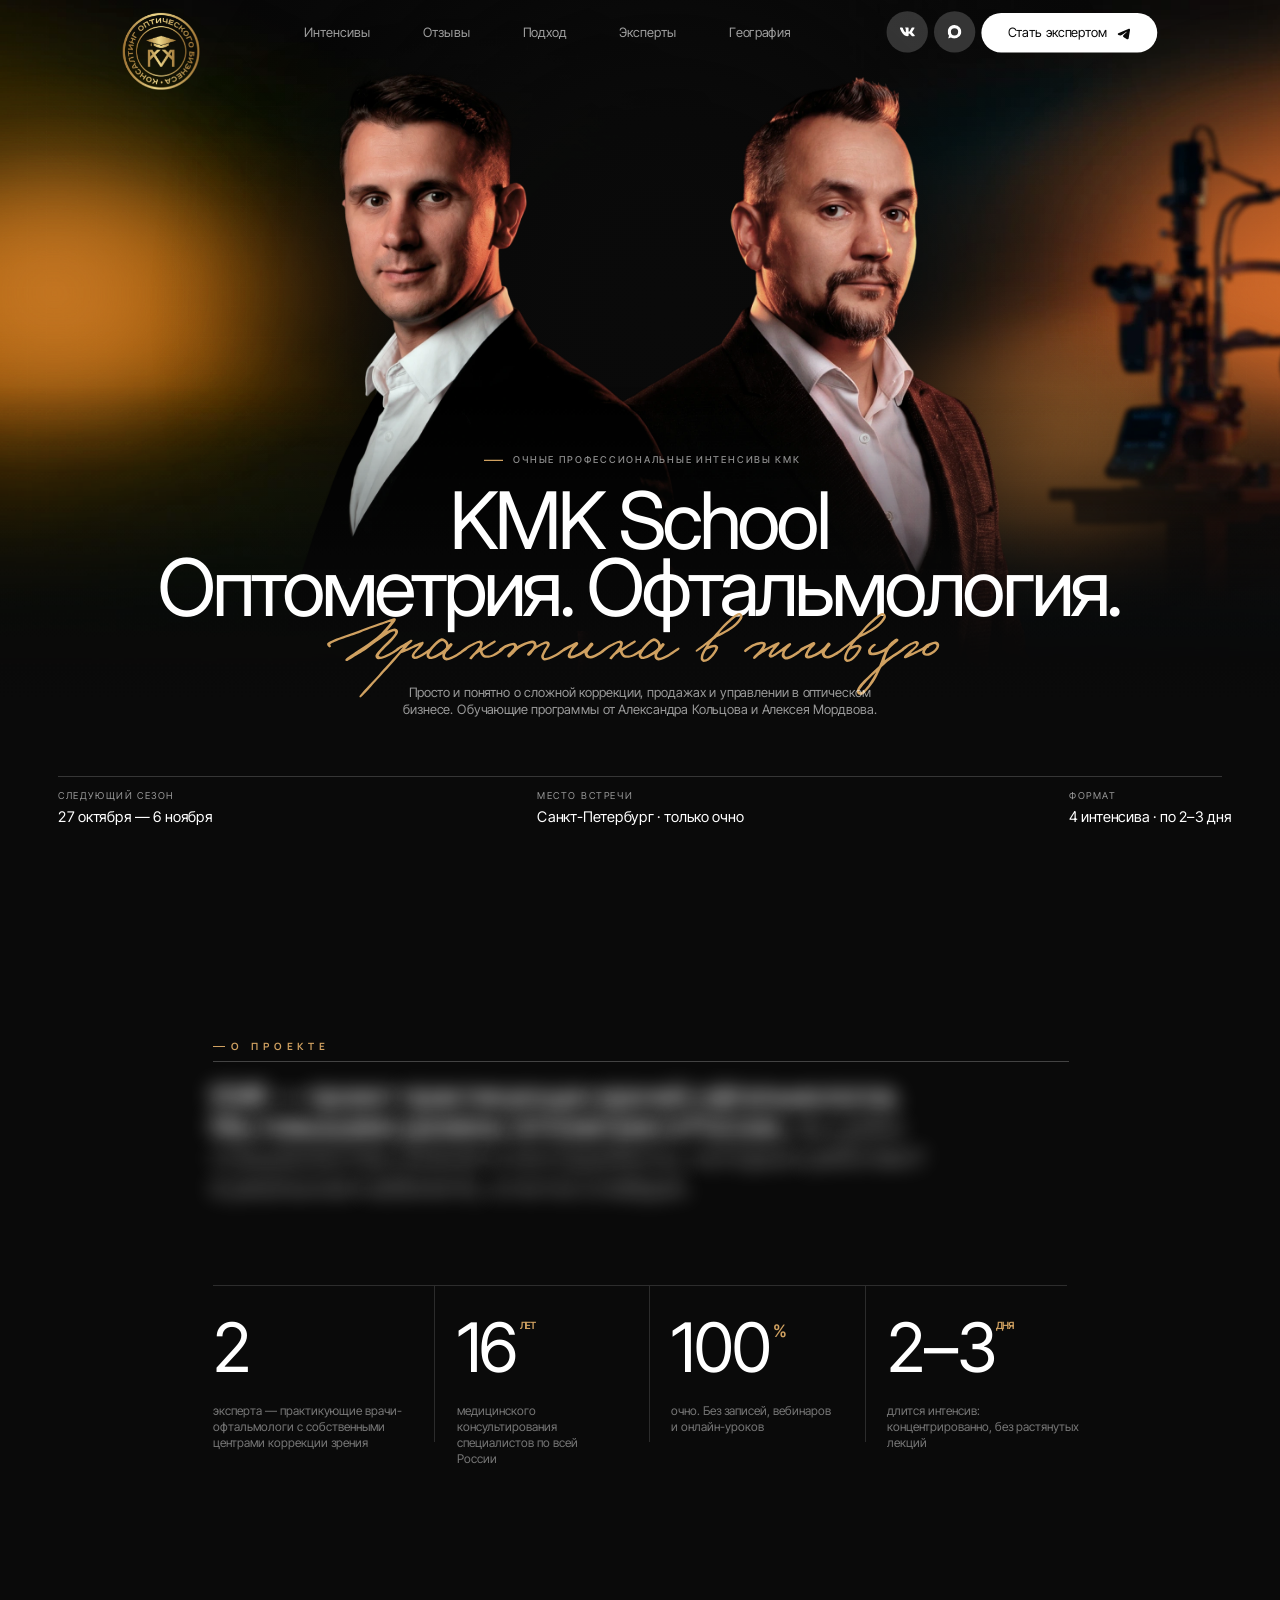
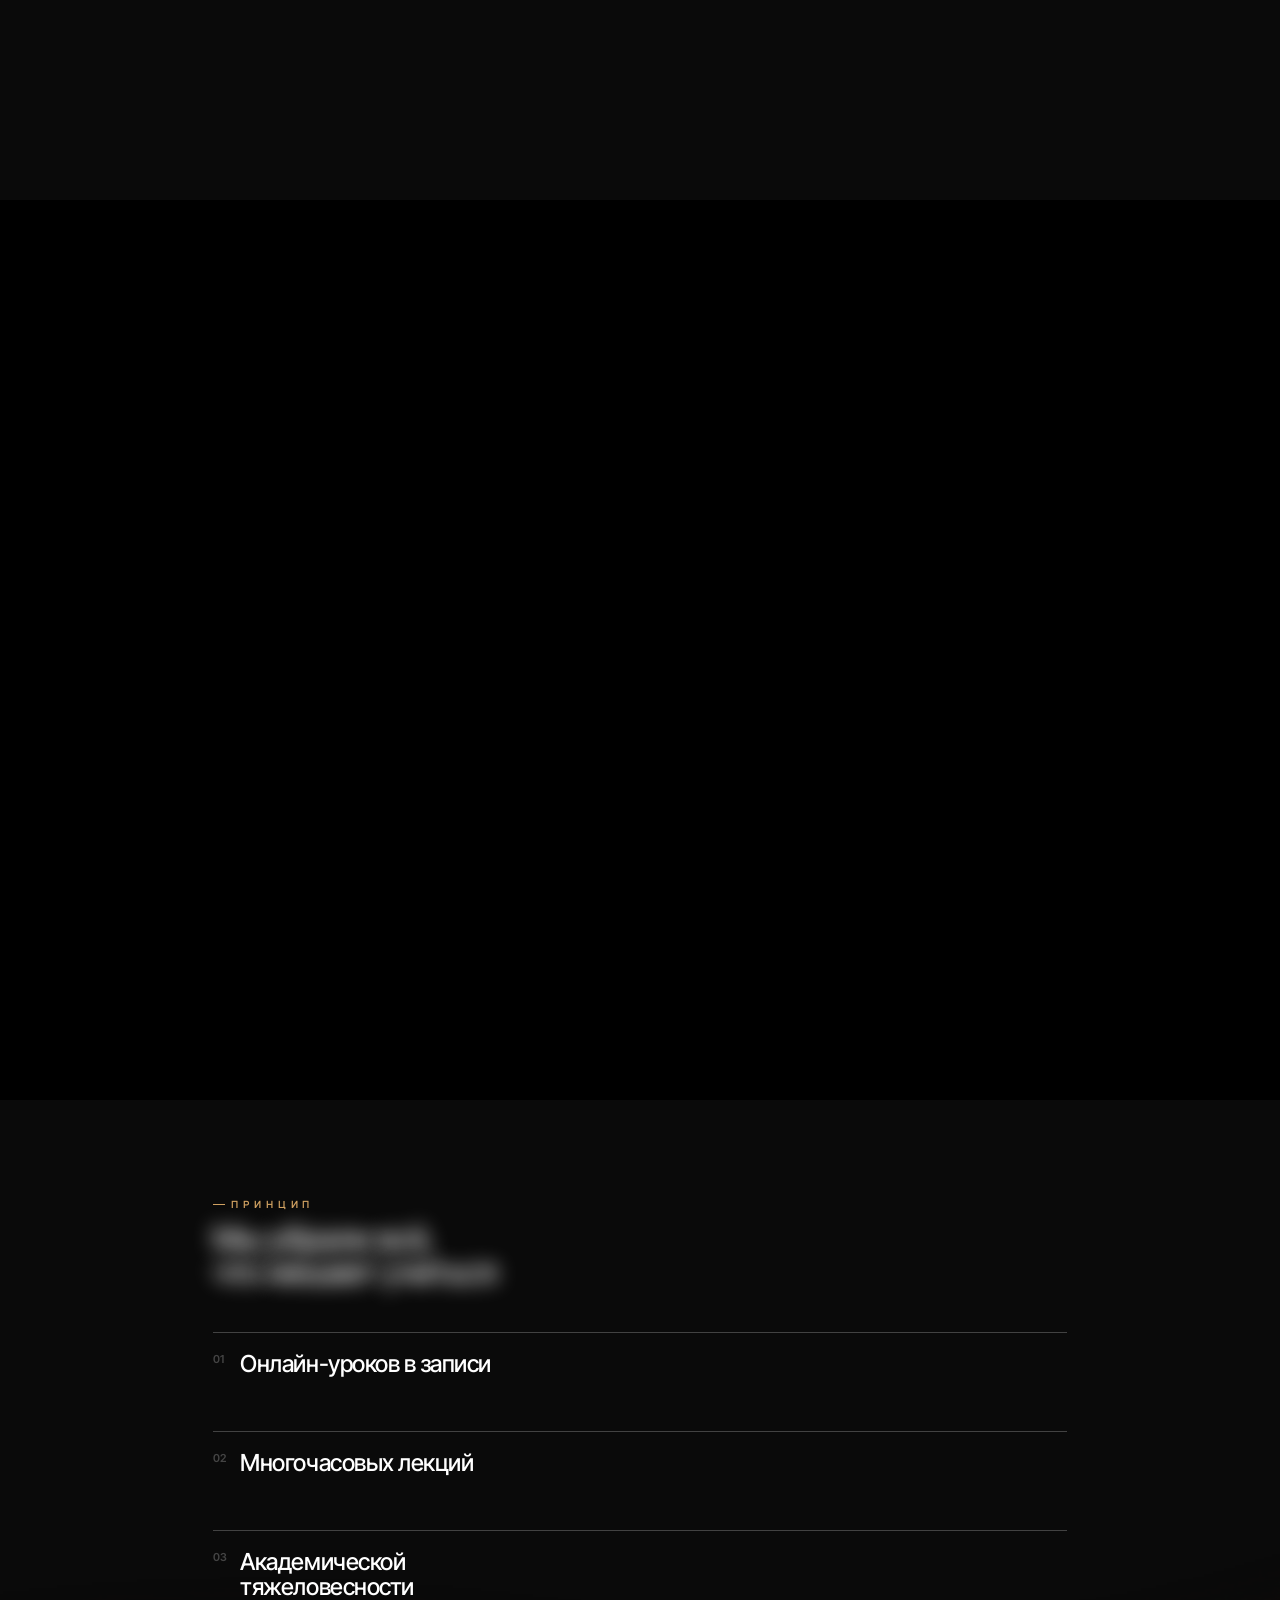
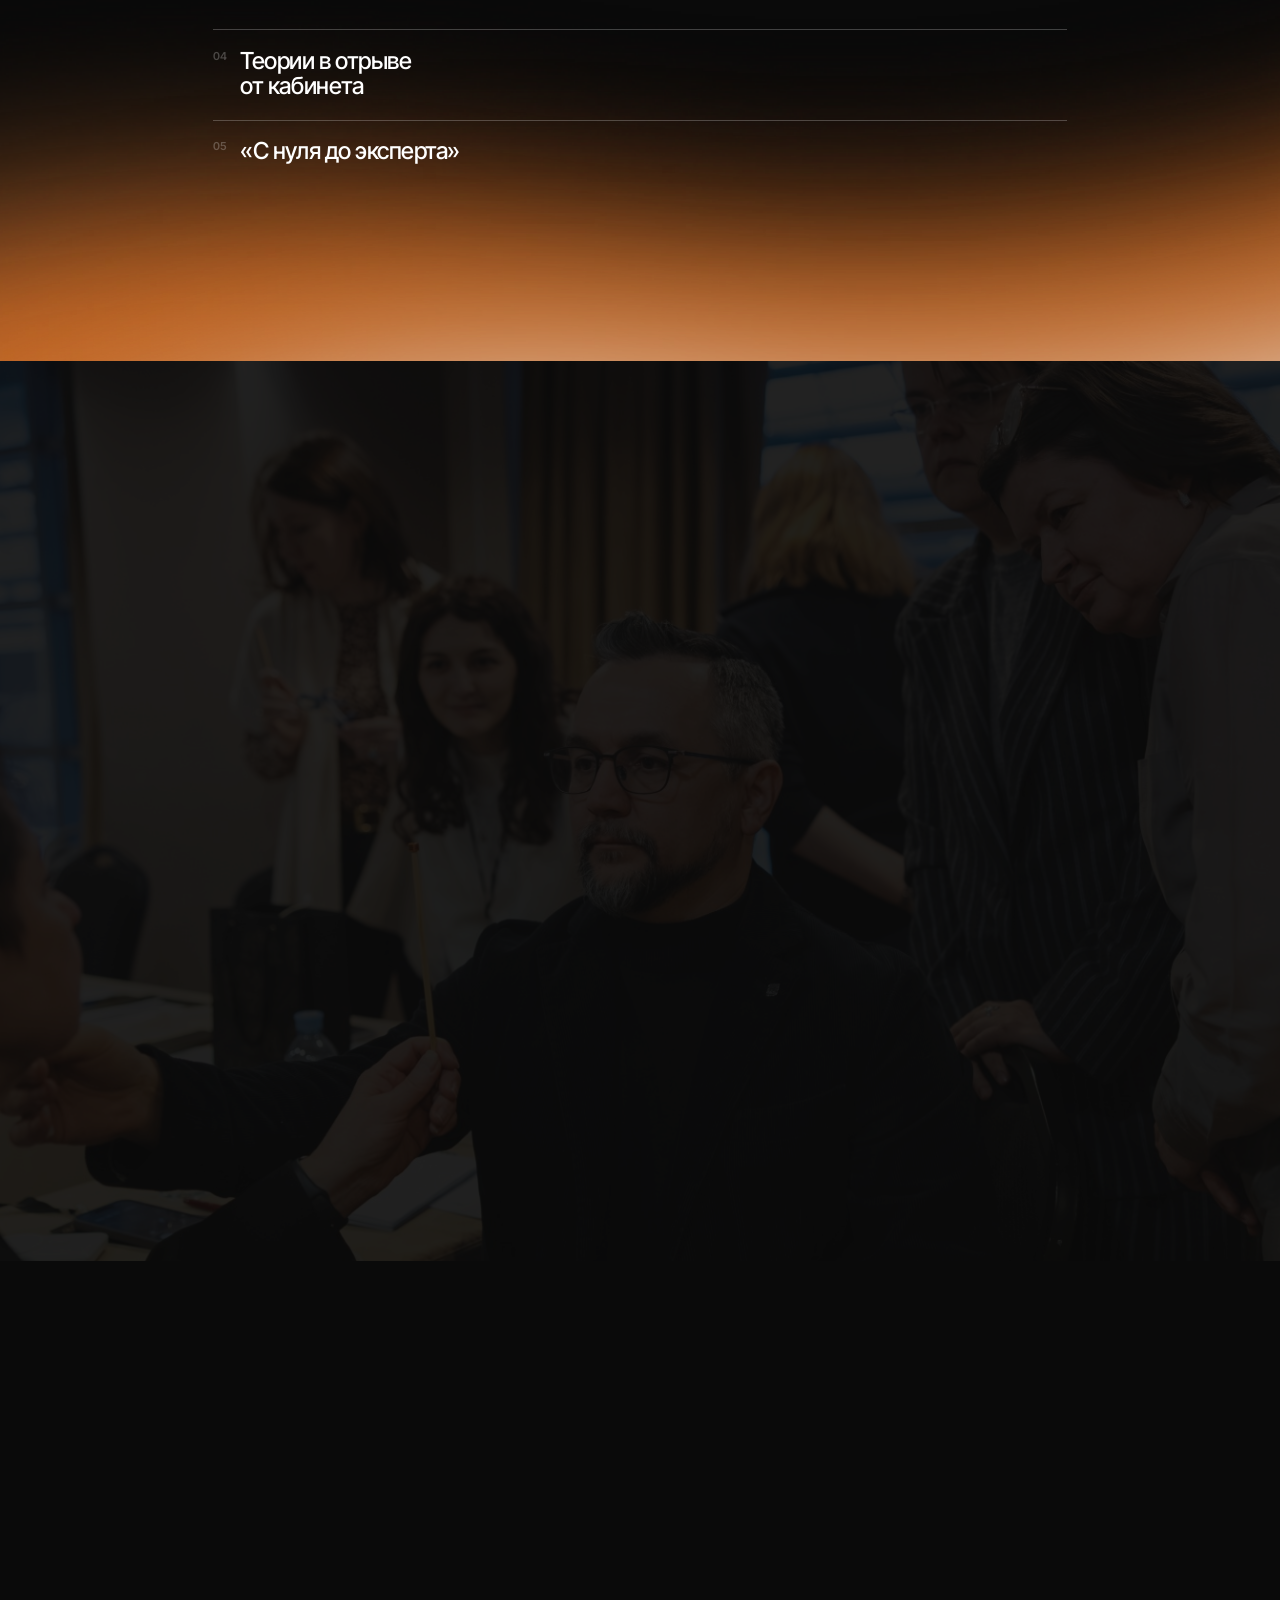
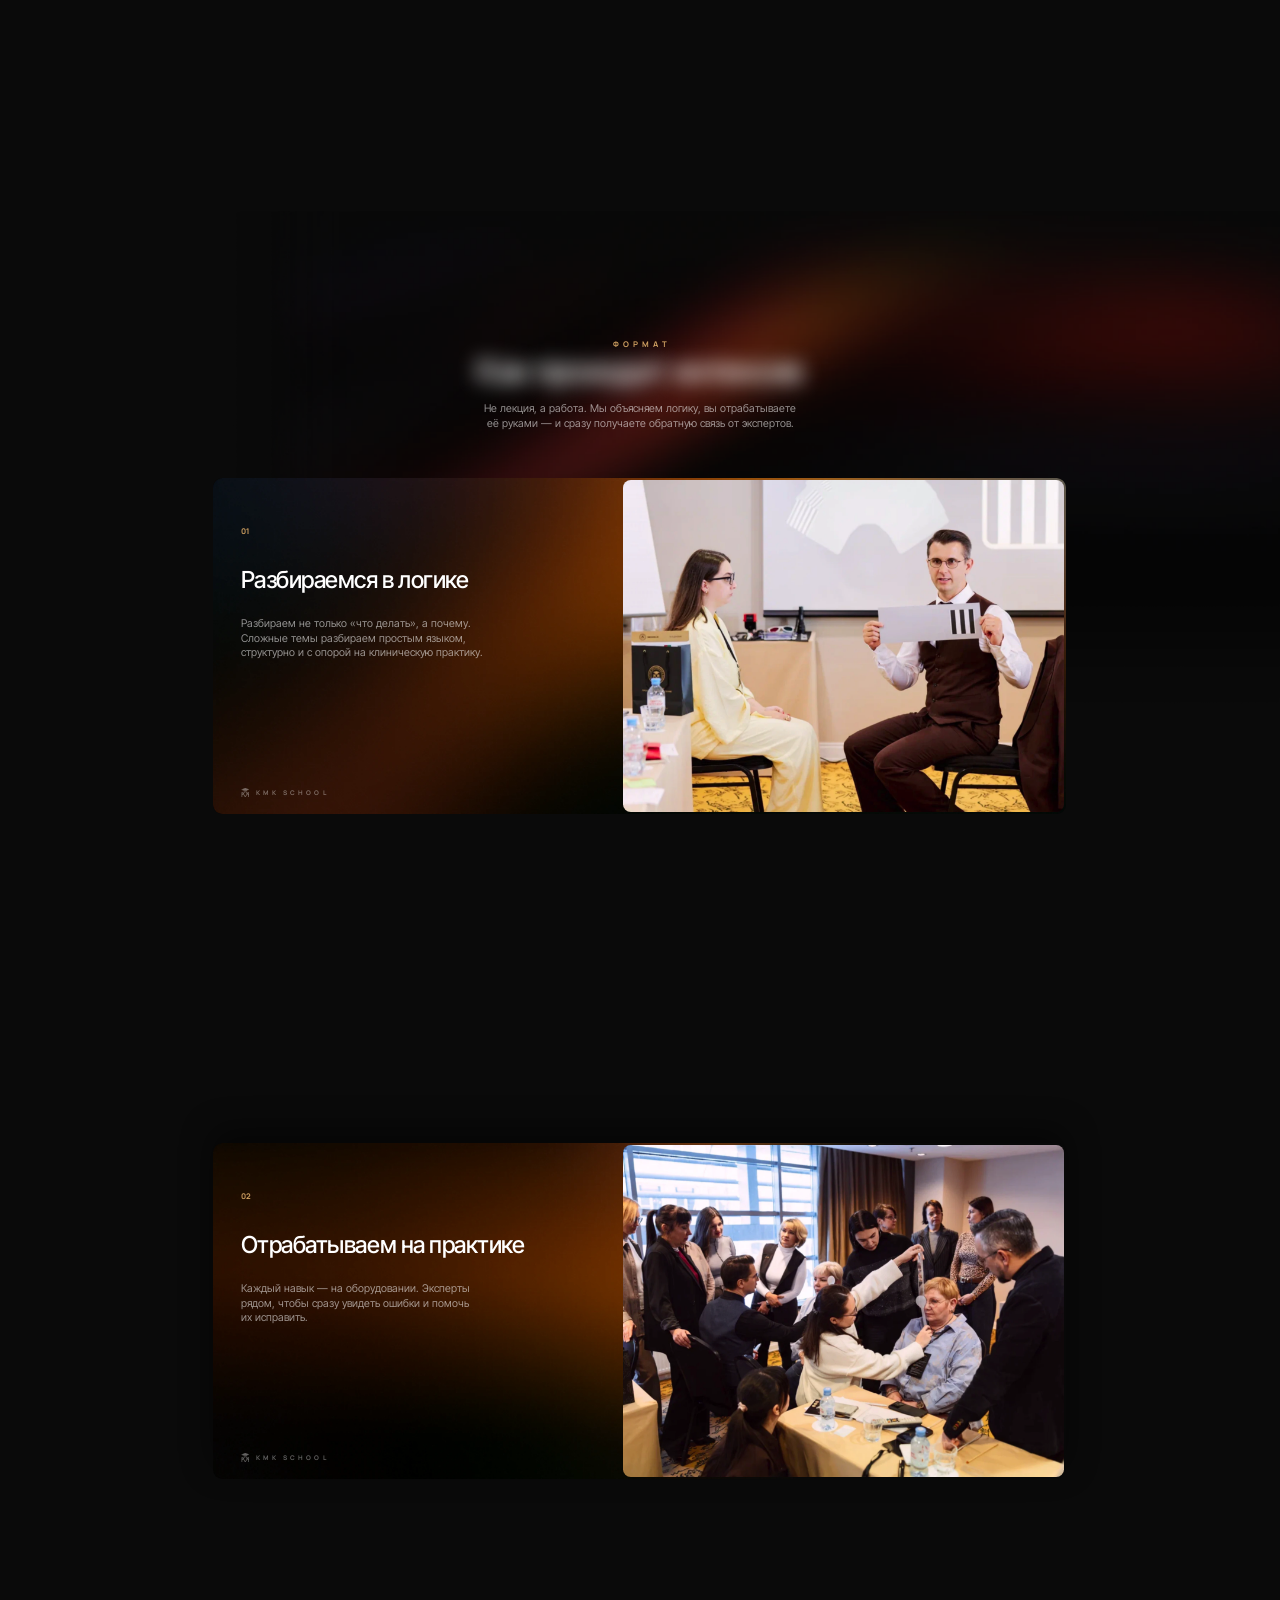
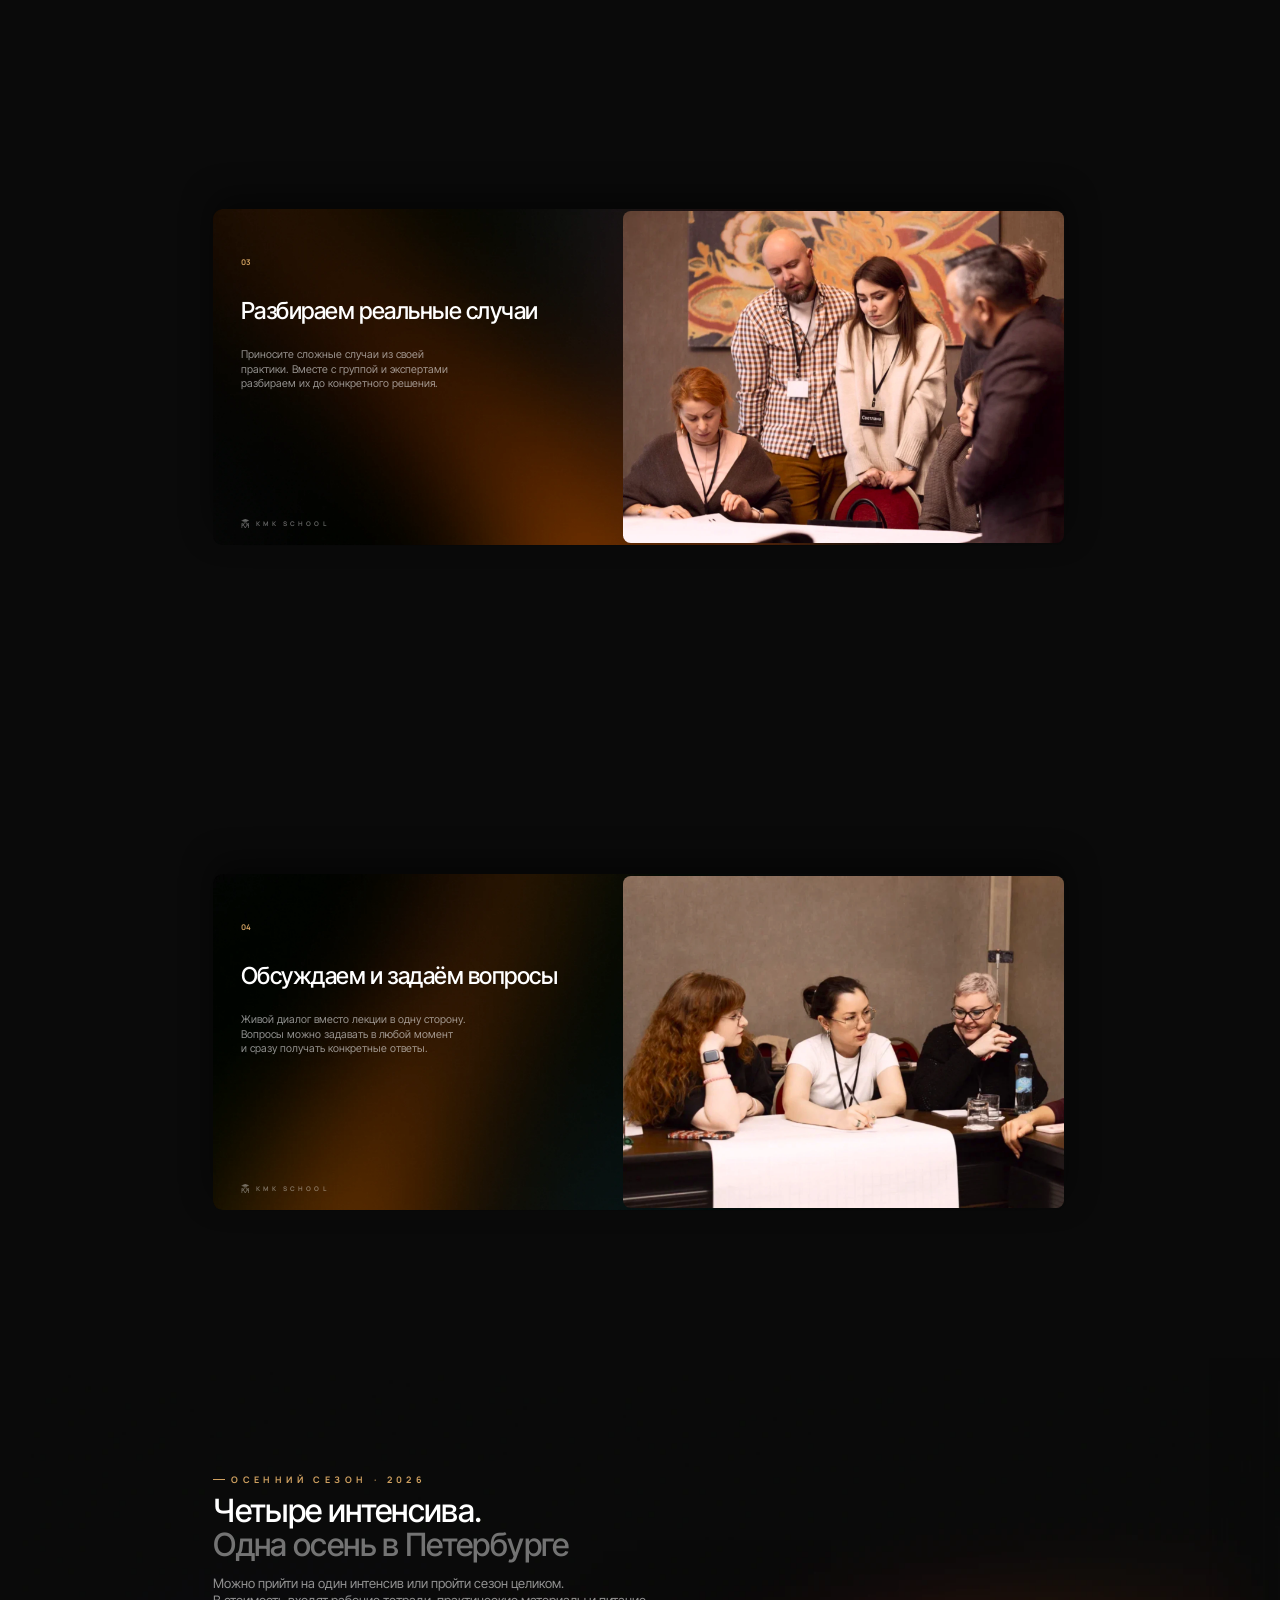
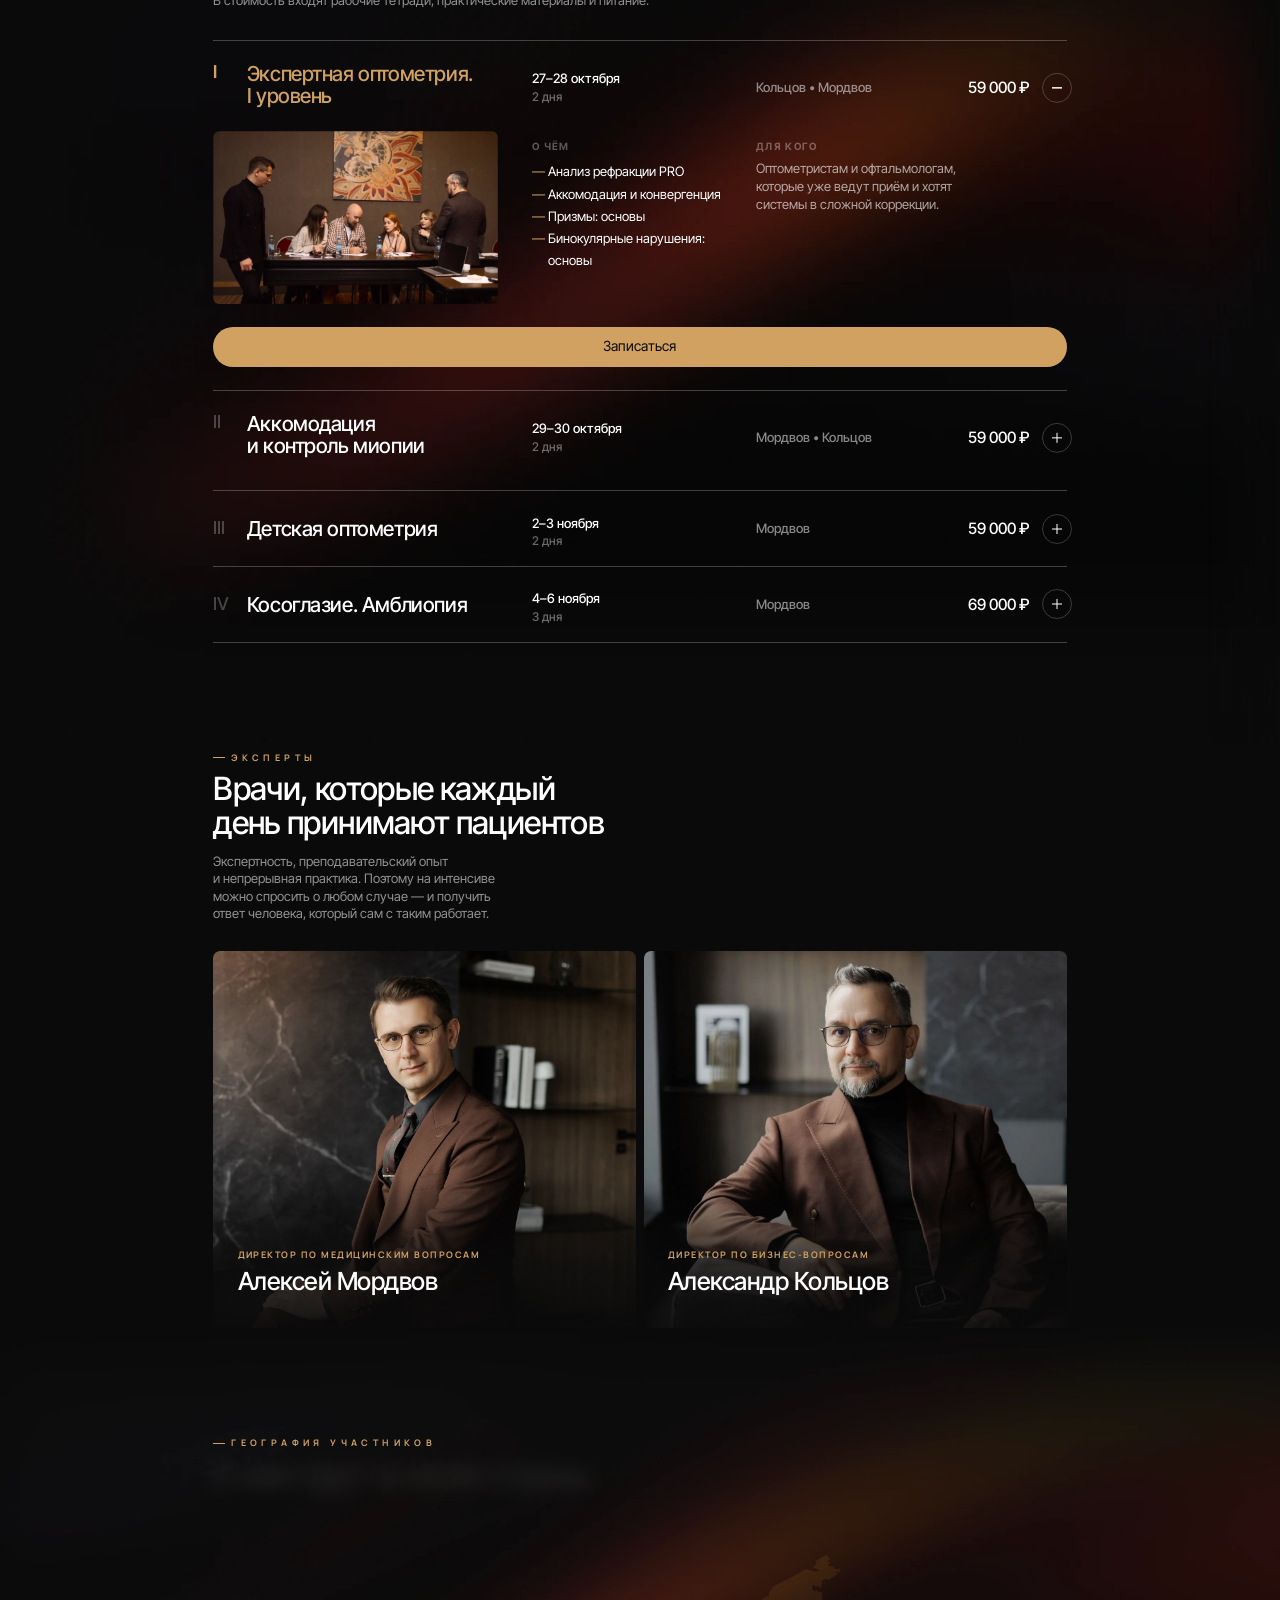
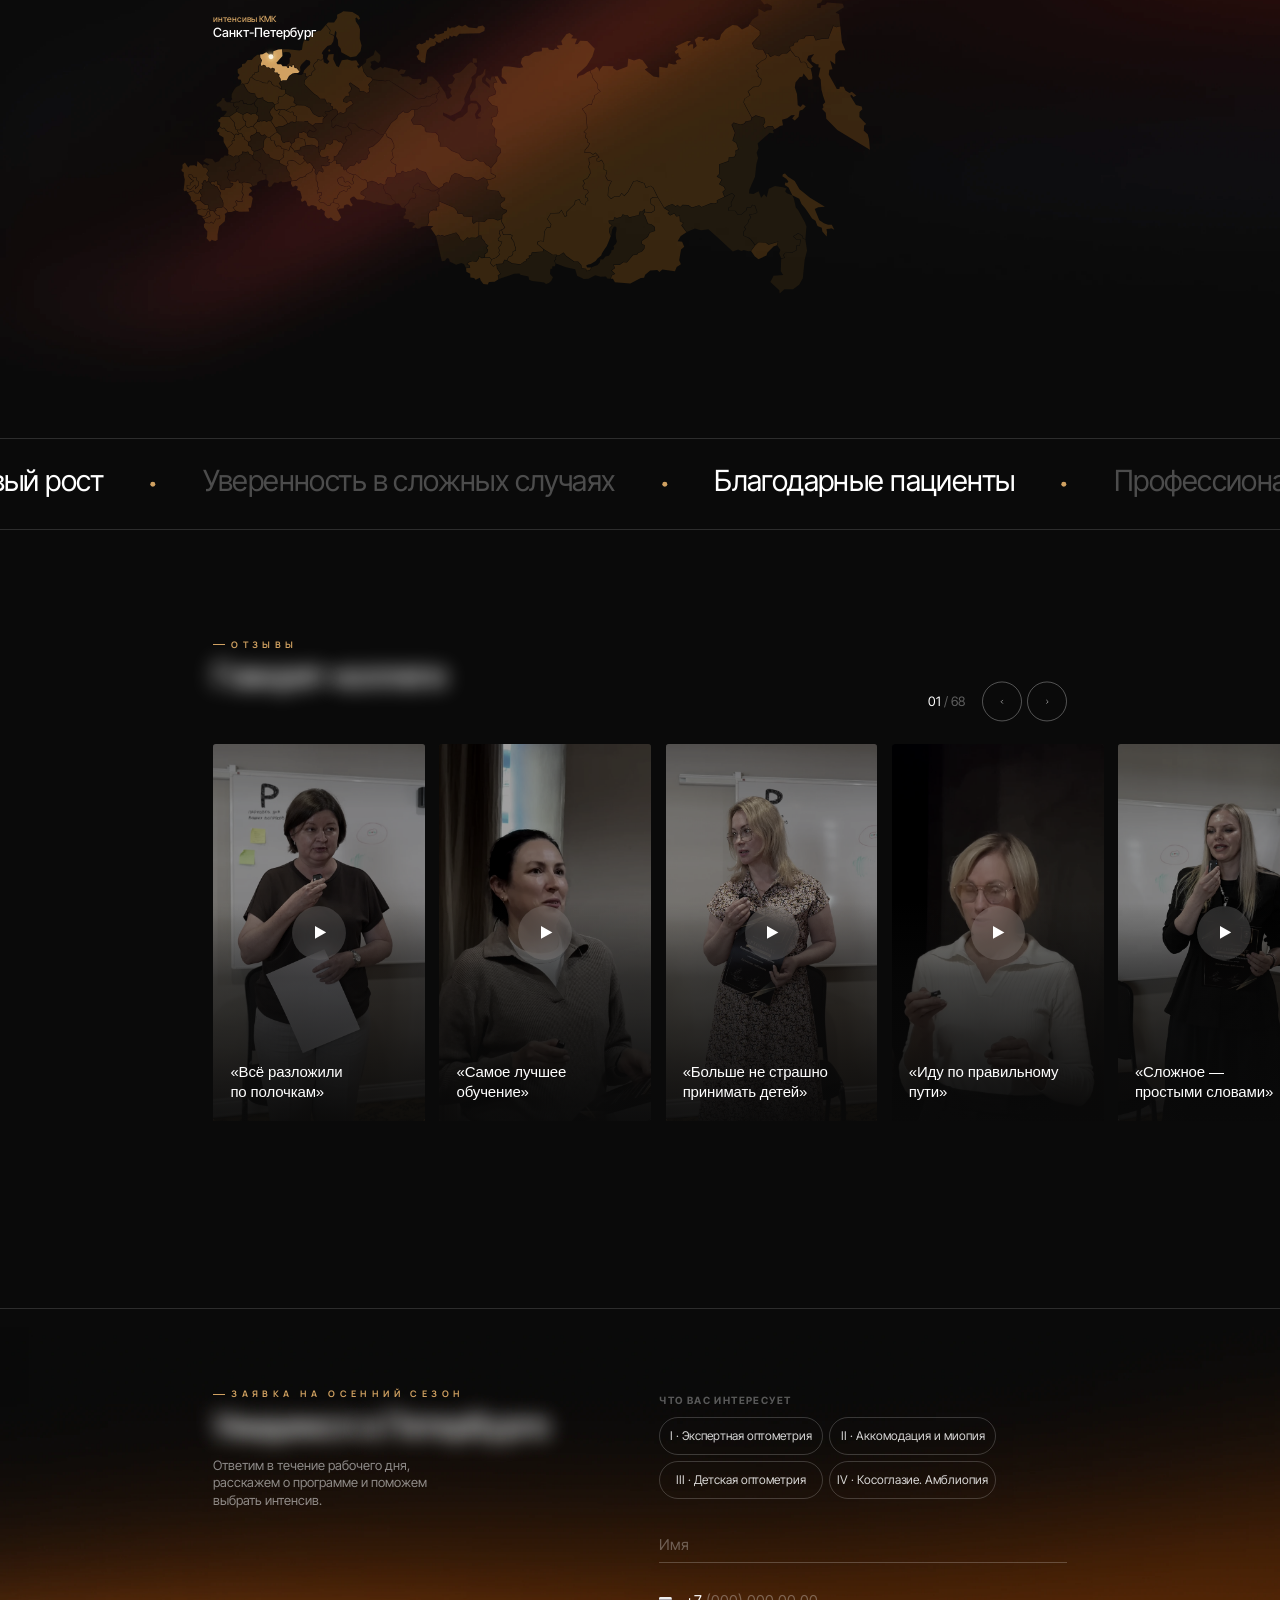
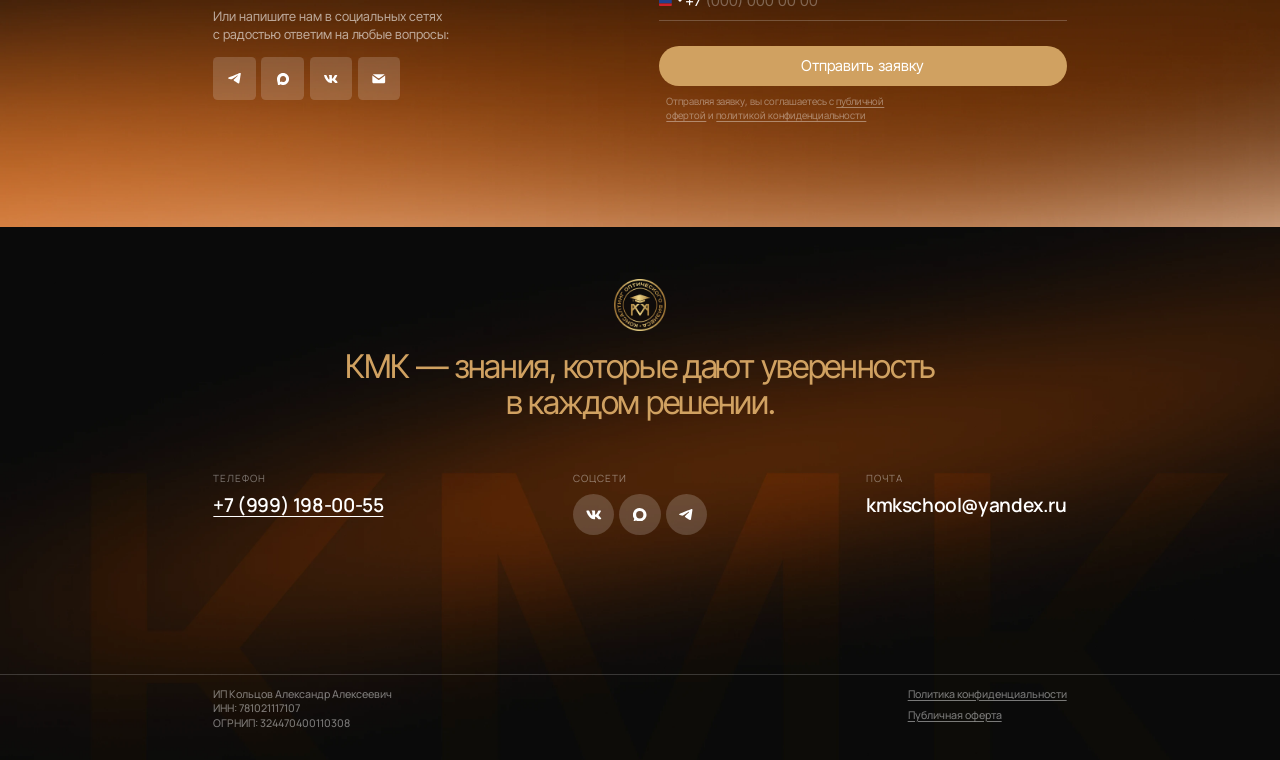
==== index.html @ 890a631a "Сайт КМК для просмотра" ====
<!doctype html>
<html lang="ru">
<head>
<meta charset="utf-8">
<meta name="viewport" content="width=device-width, initial-scale=1">
<script>
  // картинка не загрузилась — прячем, чтобы браузер не рисовал рамку битого изображения
  addEventListener("error",function(e){var t=e.target;if(t&&t.tagName==="IMG")t.style.visibility="hidden"},true);
</script>
<script>
  // кадр 1800×1044 (первый экран) вписываем в окно по высоте. По ширине целиком он нужен только там, где
  // места хватает: содержимое кадра занимает x 225–1586 (≈1372 из 1800), края — фон, его можно подрезать.
  // Иначе на 16:10, 4:3 и 5:4 кадр ниже окна и снизу выглядывает «О проекте»
  // на телефоне (≤ 900) кадр не масштабируется: фото экспертов подгоняется под место над текстом —
  // кадр 1800 от y≈20 (макушки) до y≈640 (грудь) встаёт между шапкой (60 px) и надзаголовком,
  // по ширине — не уже 700 px кадра вокруг x 905 (оба лица целиком)
  (function(){var r=document.documentElement;
    function fit(){var w=r.clientWidth;r.style.setProperty("--k",w>900?Math.min(innerHeight/1044,Math.max(w/1800,(w-48)/1372)):Math.min(w/1800,innerHeight/1044));
      var st=document.querySelector(".stage"),ey=st&&st.querySelector(".eyebrow");
      if(!ey||r.clientWidth>900)return;
      var W=st.clientWidth,top=ey.offsetTop,s=(top+30-60)/620;
      s=Math.max(W/1150,Math.min(W/700,s));
      r.style.setProperty("--ms",s.toFixed(4));
      r.style.setProperty("--mt",(60-24*s).toFixed(1)+"px");
      r.style.setProperty("--ey",top+"px")}
    fit();addEventListener("resize",fit);addEventListener("DOMContentLoaded",fit);addEventListener("load",fit);
    if(document.fonts)document.fonts.ready.then(fit)})();
</script>
<title>KMK School — Оптометрия. Офтальмология.</title>
<meta name="description" content="Очные профессиональные интенсивы по оптометрии и офтальмологии в Санкт-Петербурге от Александра Кольцова и Алексея Мордвова.">
<meta property="og:title" content="KMK School — Оптометрия. Офтальмология.">
<meta property="og:description" content="Очные профессиональные интенсивы по оптометрии и офтальмологии в Санкт-Петербурге от Александра Кольцова и Алексея Мордвова.">
<meta property="og:type" content="website">
<meta property="og:image" content="img/og.jpg">
<link rel="icon" href="img/logo-badge.webp" type="image/webp">
<link rel="preconnect" href="https://fonts.googleapis.com">
<link rel="preconnect" href="https://fonts.gstatic.com" crossorigin>
<link rel="stylesheet" href="https://fonts.googleapis.com/css2?family=Inter:wght@300;400&family=Inter+Tight:wght@400;500;600;700&family=Manrope:wght@400;500;600;700&family=Marck+Script&display=swap">
<link rel="stylesheet" href="blocks.css?v=5b43b0d6">
<style>
/* ─────────── кадр «70», все координаты из Figma ─────────── */
*,*::before,*::after{box-sizing:border-box}
html,body{margin:0;padding:0;background:#0a0a0a}
body{overflow-x:hidden;
     font-family:"Inter Tight",system-ui,sans-serif;color:#fff;
     -webkit-font-smoothing:antialiased;-moz-osx-font-smoothing:grayscale}
img{display:block;border:0}
a{color:inherit;text-decoration:none}
p{margin:0}

/* первый экран: высота = кадр × k; кадр масштабируется от центра сверху,
   фон выходит за 1800 в стороны и заливает окно до краёв */
.stage{position:relative;height:calc(1044px * var(--k,1));overflow:hidden;background:#0a0a0a}
.frame{position:absolute;left:50%;top:0;width:1800px;height:1044px;margin-left:-900px;
       transform:scale(calc(var(--k,1) * (1 - var(--dim,0) * .04)));transform-origin:50% 0}
.abs{position:absolute}

/* Group 1: фото, размытые фоны и тени. Маска группы — прямоугольник 1800×862:
   по вертикали режем как в макете, по горизонтали отпускаем под широкие экраны */
.hero-bg{left:0;top:0;width:1800px;height:862px;clip-path:inset(0 -4000px)}
.hero-bg>*{position:absolute}
.hero-bg img{display:block;width:100%;height:100%;max-width:none}
.l-base{left:-4000px;top:0;width:9800px;height:924px;background:#0a0a0a}
/* фон оборудование 1 — кадр из Figma уже с размытием 42 и градиентом, обрезан по кадру 1800;
   правый край растворяем, чтобы на широких экранах не было ступеньки */
.l-equip1{left:433px;top:0;width:1367px;height:943px}
.l-equip1 img{object-fit:fill}
/* окно шире кадра (или кадр уменьшен по высоте) — по бокам оставались тёмные полосы.
   Продолжаем размытые фоны за край кадра их зеркальными копиями: на стыке картинка
   совпадает (копия заходит на 2 px внутрь, чтобы не было шва сглаживания), а дальний край (маска задана до отражения) копии мягко уходит в #0a0a0a */
.l-ext{top:0;transform:scaleX(-1)}
.l-ext-l{left:-1178px;width:1180px;height:901px;
  -webkit-mask-image:linear-gradient(90deg,#000 35%,transparent);mask-image:linear-gradient(90deg,#000 35%,transparent)}
.l-ext-r{left:1798px;width:1369px;height:943px;
  -webkit-mask-image:linear-gradient(270deg,#000 35%,transparent);mask-image:linear-gradient(270deg,#000 35%,transparent)}
.l-ext img{object-fit:fill}
/* фон_оборудование-removebg 1 — прибор справа, размытие 6.6 уже в картинке.
   Как в макете, низ прибора (стол и ножки) плавно уходит в тень — краёв не видно;
   правый край растворяется раньше, чтобы у кромки кадра не было засвета */
.l-equip2{left:1305px;top:119.5px;width:495px;height:665px;
  -webkit-mask-image:linear-gradient(180deg,#000 58%,transparent 90%),linear-gradient(90deg,#000 78%,transparent);
  -webkit-mask-composite:source-in;
  mask-image:linear-gradient(180deg,#000 58%,transparent 90%),linear-gradient(90deg,#000 78%,transparent);
  mask-composite:intersect}
.l-equip2 img{object-fit:fill}
/* фон оборудование 2 — тот же снимок, отражён, 74 %; всё уже запечено в картинке */
.l-equip3{left:0;top:0;width:1178px;height:901px}
.l-equip3 img{object-fit:fill}
/* «живой» фон: свечения в цветах макета (оранжевые, янтарные и чёрные) над размытыми снимками,
   под прибором и людьми. Каждое свечение (.bl) ходит по большому кругу, а внутри него 2–3 мягкие
   доли (.lb) кружат друг вокруг друга, вращаются и тянутся то вдоль, то поперёк — контур всё время
   растекается, а не летает готовым эллипсом. Периоды взаимно простые, всё по кругу, без разворота
   назад (см. память про маятник). Доли — радиальные градиенты с гауссовым спадом, а не SVG-блюр:
   размывать нечего, анимируется только transform/rotate/scale */
.l-flow{left:-600px;top:-500px;width:3000px;height:1900px;pointer-events:none;--slow:1.4}
.bl{position:absolute;width:0;height:0;animation:bl-orbit calc(var(--t) * var(--slow)) linear var(--dl) infinite var(--dir,normal)}
.lb{position:absolute;left:0;top:0;width:0;height:0;
  animation:bl-orbit calc(var(--t) * var(--slow)) linear var(--dl) infinite var(--dir,normal)}
.lb i{position:absolute;left:calc(var(--w) / -2);top:calc(var(--h) / -2);width:var(--w);height:var(--h);border-radius:50%;will-change:transform;
  background:radial-gradient(closest-side,rgb(var(--c) / var(--a)) 0%,rgb(var(--c) / calc(var(--a) * .9)) 16%,rgb(var(--c) / calc(var(--a) * .7)) 32%,
    rgb(var(--c) / calc(var(--a) * .45)) 48%,rgb(var(--c) / calc(var(--a) * .22)) 64%,rgb(var(--c) / calc(var(--a) * .08)) 80%,rgb(var(--c) / 0) 100%);
  animation:bl-spin calc(var(--sp) * var(--slow)) linear var(--dl) infinite var(--sdir,normal),
            bl-morph calc(var(--m) * var(--slow)) ease-in-out var(--dl) infinite}
@keyframes bl-orbit{
  from{transform:rotate(0deg) translateX(var(--r)) rotate(0deg)}
  to  {transform:rotate(360deg) translateX(var(--r)) rotate(-360deg)}
}
@keyframes bl-spin{from{rotate:0deg}to{rotate:360deg}}
/* тянется по кругу состояний: вдоль → круглее → поперёк → крупнее → вдоль */
@keyframes bl-morph{0%,100%{scale:1.25 .72}25%{scale:.95 1.05}50%{scale:.74 1.3}75%{scale:1.15 1.12}}
@media (prefers-reduced-motion:reduce){
  /* фон не глушим — только замедляем вдвое */
  .l-flow{--slow:2.8}
}
/* за людьми фон чёрный, как в макете: гасим зелёный отлив размытого снимка между ними.
   Спад длинный и гауссов — иначе, когда рядом проходит свечение, проступает край овала */
.l-dark{left:330px;top:-270px;width:1200px;height:1260px;pointer-events:none;
  background:radial-gradient(closest-side,#0a0a0a 0%,rgba(10,10,10,.97) 22%,rgba(10,10,10,.88) 38%,rgba(10,10,10,.68) 52%,
    rgba(10,10,10,.42) 66%,rgba(10,10,10,.2) 79%,rgba(10,10,10,.06) 90%,rgba(10,10,10,0))}
/* люди */
.l-p74{left:743px;top:29px;width:774px;height:1136px}
.l-p74 img{object-fit:fill}
/* узел начинается на y=−11, верх срезан маской кадра — в картинке видимая часть 647×750 */
.l-p6cb{left:373px;top:0;width:647px;height:750px}
/* кадр из оригинала 3494×2953 уже вырезан под узел 647×761 */
.l-p6cb img{object-fit:fill}
/* тени внизу */
/* тени по горизонтали однородные — тянем на всю ширину окна */
.l-sh1{left:-4000px;top:447px;width:9800px;height:459px}
.l-sh2{left:-4000px;top:602px;width:9800px;height:264px}
/* градиент из макета: прозрачный сверху → #0a0a0a к 80 % высоты */
.l-sh1,.l-sh2{background:linear-gradient(180deg,rgba(10,10,10,0) 0%,#0a0a0a 80%)}

/* шапка */
/* логотип — печать КМК (узел 44:988), 89×89; надписи рядом в макете больше нет */
.logo{left:300px;top:15px;width:89px;height:89px}
.nav{left:510px;top:28px;display:flex;align-items:center;gap:61px;
     font-size:15px;line-height:1.35;white-space:nowrap}
.btn{left:1296px;top:15px;width:204px;height:46px;padding:10px;border-radius:30px;background:#fff;
     display:flex;align-items:center;justify-content:center;gap:10px;
     font-size:15px;line-height:1.35;color:#0a0a0a;white-space:nowrap}
/* соцсети — залитые круги 48 слева от кнопки (узлы 37:436, 37:440) */
.soc-hero{left:1186px;top:13px;gap:7.3px}
.soc-hero .soc-a{--s:48px}
.soc-hero .soc-a svg[viewBox^="3.6"]{width:18.2px;height:11.7px}
.soc-hero .soc-a svg[viewBox^="4 "]{width:15.7px;height:15.7px}
.btn-ic{position:relative;width:17px;height:17px;overflow:hidden;flex:none}
.btn-ic svg{position:absolute;inset:0;width:17px;height:17px;fill:currentColor}

/* надзаголовок */
.eyebrow{left:calc(50% + .5px);top:526px;transform:translateX(-50%);display:flex;align-items:center;gap:12px}
.eyebrow i{position:relative;width:23px;height:0}
.eyebrow i img{position:absolute;left:0;top:-2px;width:23px;height:2px}
.eyebrow span{width:330px;height:17px;font-weight:500;font-size:11px;line-height:1.35;
              letter-spacing:2.09px;text-transform:uppercase;color:rgba(255,255,255,.55);white-space:nowrap}

/* заголовок */
.title{left:calc(50% + .5px - 2.76px);top:565px;transform:translateX(-50%);
       font-family:"Inter",sans-serif;font-weight:400;font-size:92px;line-height:.84;
       letter-spacing:-5.52px;text-align:center;white-space:nowrap}
/* «Практика в живую» — шрифт Gogol, в вёрстке аутлайн из Figma */
.script{left:537.472px;top:710.514px;width:711px;height:99px;overflow:visible}
/* пишется от руки: перо идёт по скелету букв, контур обрезает его до формы шрифта;
   в конце подменяется точной заливкой, чтобы края совпали с макетом */
.script-fill{fill:#D0A161;opacity:0}
.script-pen path{fill:none;stroke:#D0A161;stroke-width:8.5;stroke-linecap:round;stroke-linejoin:round;opacity:0}
.script.is-done .script-fill{opacity:1}
.script.is-done .script-pen{display:none}
@media (prefers-reduced-motion:reduce){.script .script-fill{opacity:1}.script .script-pen{display:none}}

.lead{left:50%;top:793px;width:556px;transform:translateX(-50%);
      font-size:15px;line-height:1.35;text-align:center;color:rgba(255,255,255,.58)}

/* факты */
.rule{left:225px;top:900px;width:1350px;height:1px}
.fact{top:916px;display:flex;flex-direction:column;gap:6px;line-height:1.35;white-space:nowrap}
.fact small{font-size:11px;letter-spacing:1.76px;color:rgba(255,255,255,.58);text-transform:uppercase}
.fact b{font-weight:400;font-size:17px}
.fact-1{left:225px;width:178px}
.fact-2{left:calc(50% + .5px);width:239px;transform:translateX(-50%)}
.fact-3{left:1398px;width:188px}

/* ─────────── второй блок наезжает на первый (как город на каталоге «Байкала») ───────────
   первый экран липнет к верху, «О проекте» идёт поверх; чем дальше уехали, тем сильнее
   гаснет и чуть отъезжает кадр (--dim), а текст первого экрана уплывает вверх быстрее фона */
.opening{position:relative}
.stage{position:sticky;top:0;z-index:1}
.stage-dim{position:absolute;inset:0;background:#0a0a0a;opacity:var(--dim,0);pointer-events:none}
.eyebrow,.title,.script,.lead,.rule,.fact{translate:0 calc(var(--dim,0) * -140px)}
.title{translate:0 calc(var(--dim,0) * -190px)}

/* «О проекте» — узлы 5:46–5:66, координаты от верха плиты (337 в кадре);
   1rem = 10px на кадре 1800. Плита не короче первого экрана, иначе из-под неё
   на отлипании выглядывает низ кадра */
.about{position:relative;z-index:2;background:#0a0a0a;min-height:calc(1044px * var(--k,1));overflow-x:clip}
.ab-frame{position:relative;left:50%;width:180rem;height:97.7rem;margin-left:-90rem}
.ab-frame>*{position:absolute;margin:0}
.ab-ey{display:flex;align-items:center;gap:.8rem;
  font:700 max(10px,1.1rem)/1.35 Manrope,sans-serif;letter-spacing:.49em;text-transform:uppercase;
  color:#d0a161;white-space:nowrap}
.ab-ey i{width:1.7rem;height:1px;background:#d0a161;flex:none}
.ab-frame>.ab-ey{left:30rem;top:19.7rem}
.ab-line{height:1px;left:30rem}
.ab-line-t{top:22.7rem;width:120.3rem;background:rgba(255,255,255,.23)}
.ab-line-b{top:54.2rem;width:120rem;background:rgba(255,255,255,.14)}
.ab-vl{top:54.3rem;width:1px;height:21.9rem;background:rgba(255,255,255,.14)}
.ab-text{left:29.7rem;top:25.4rem;width:102.3rem;
  font:500 4rem/1.06 "Inter Tight",sans-serif;letter-spacing:-.08rem;color:#fff}
.ab-mute{color:rgba(255,255,255,.43)}
/* слова проявляются из размытия по мере прокрутки (как на aperture.framer.media):
   у каждого слова свой отрезок пути --t 0→1, соседние отрезки перекрываются */
.ab-text .bw{filter:blur(calc((1 - var(--t,0)) * 10px));opacity:calc(.12 + var(--t,0) * .88)}
.ab-f{top:57.8rem}
.ab-f b{display:block;font:400 9.6rem/1.06 "Inter Tight",sans-serif;letter-spacing:-.192rem;white-space:nowrap}
.ab-f sup{position:absolute;top:1.1rem;font:600 1.4rem/1.35 "Inter Tight",sans-serif;
  text-transform:uppercase;color:#d0a161;vertical-align:baseline}
.ab-f p{position:absolute;top:12.9rem;left:0;margin:0;font-size:max(12px,1.5rem);line-height:1.35;color:rgba(255,255,255,.44)}
/* число и подпись к нему («лет», «%»): подпись стоит сразу за числом на отступе --g из макета,
   ширину держит невидимая копия итогового числа — пока счётчик бежит, подпись не ездит */
.ab-n{position:relative;display:inline-grid;vertical-align:top}
.ab-n>span{grid-area:1/1}
.ab-ghost{visibility:hidden}
.ab-f .ab-n sup{left:calc(100% + var(--g,.4rem))}
.ab-f1{left:30rem}.ab-f1 p{width:27.4rem}
.ab-f2{left:64.2rem;--d:.1s}.ab-f2 p{width:22.8rem}
.ab-f3{left:94.4rem;--d:.2s}.ab-f3 sup{font-size:2.4rem}.ab-f3 p{width:22.8rem}
.ab-f4{left:124.8rem;--d:.3s}.ab-f4 p{width:27rem}
@media (prefers-reduced-motion:reduce){.ab-text .bw{filter:none;opacity:1}}

/* ─────────── ролик: блок «О проекте» уезжает вверх, видео стоит на месте ─────────── */
/* как на goodman-gallery.com: ролик прибит к окну (fixed), а секция — «окно» в него;
   clip-path обрезает и fixed-потомков, поэтому видео видно только в пределах секции */
.reel{position:relative;z-index:1;height:100vh;background:#000;clip-path:inset(0)}
.reel-card{position:fixed;inset:0}
.reel-card{overflow:hidden}
/* фон — своя немая петля 6 с (video/reel-d.mp4, ~1.3 МБ) вместо плеера Kinescope: тот тянул весь ролик
   и не всегда успевал прогрузиться */
.reel-bg{position:absolute;inset:0;width:100%;height:100%;object-fit:cover;pointer-events:none}
/* затемнение: в макете видео на 55 % над #0a0a0a; пока окно только приоткрылось —
   кадр почти чёрный и светлеет до макетных 45 % тени, когда ролик встал целиком */
.reel-shade{position:absolute;inset:0;background:#0a0a0a;opacity:var(--shade,.45);pointer-events:none}
.reel-copy{position:absolute;left:50%;top:50%;width:84.1rem;transform:translate(-50%,-50%);
  display:flex;flex-direction:column;align-items:center;gap:1.4rem;text-align:center;pointer-events:none}
.reel-h{margin:0;font:500 4rem/1.06 "Inter Tight",sans-serif;letter-spacing:-.08rem;color:#fff}

.reel-close{position:absolute;top:24px;right:24px;width:52px;height:52px;border:0;border-radius:50%;
  background:rgba(255,255,255,.12);color:#fff;font:300 30px/1 "Inter Tight",sans-serif;cursor:pointer;
  display:flex;align-items:center;justify-content:center;transition:background-color .25s}
.reel-close:hover{background:#d0a161}
html.is-locked{overflow:hidden}
html{scroll-behavior:smooth}
html.is-vscroll{scroll-behavior:auto}

/* ─────────── ховеры ─────────── */
/* буквы перекатываются: каждая уезжает вверх, снизу приходит её копия (text-shadow) */
.roll{display:inline-flex;overflow:hidden;height:1.35em;vertical-align:top}
.roll>span{display:block;white-space:pre;text-shadow:0 1.35em currentColor;
  transition:transform .6s cubic-bezier(.7,0,.2,1) calc(var(--i) * 16ms)}
a:hover .roll>span,a:focus-visible .roll>span{transform:translateY(-1.35em)}

/* навигация: наведённый пункт проявляется, остальные уходят в тень; под ним — точка акцента */
.nav a{position:relative;opacity:.6;transition:opacity .45s ease}
.nav:has(a:hover) a:not(:hover){opacity:.3}
.nav a:hover,.nav a:focus-visible{opacity:1}
.nav a::after{content:"";position:absolute;left:50%;bottom:-9px;width:4px;height:4px;margin-left:-2px;
  border-radius:50%;background:#d0a161;scale:0;transition:scale .45s cubic-bezier(.7,0,.2,1)}
.nav a:hover::after,.nav a:focus-visible::after{scale:1}

/* кнопка: акцент растекается кругом из точки, где вошёл курсор, и туда же стекает при уходе;
   иконка вылетает вверх-вправо, новая прилетает снизу-слева; кнопка чуть тянется к курсору */
.btn{overflow:hidden;isolation:isolate;cursor:pointer;
  transition:color .5s cubic-bezier(.7,0,.2,1),translate .6s cubic-bezier(.2,.8,.2,1),scale .3s ease}
.btn::before{content:"";position:absolute;left:var(--x,50%);top:var(--y,50%);z-index:-1;
  width:520px;height:520px;margin:-260px 0 0 -260px;border-radius:50%;background:#d0a161;
  scale:0;transition:scale .65s cubic-bezier(.7,0,.2,1)}
.btn:hover,.btn:focus-visible{color:#fff}
.btn:hover::before,.btn:focus-visible::before{scale:1}
.btn:active{scale:.97}
.btn-ic svg{transition:transform .55s cubic-bezier(.7,0,.2,1) .05s}
.btn-ic svg+svg{transform:translate(-100%,100%)}
.btn:hover .btn-ic svg,.btn:focus-visible .btn-ic svg{transform:translate(100%,-100%)}
.btn:hover .btn-ic svg+svg,.btn:focus-visible .btn-ic svg+svg{transform:none}

.nav a:focus-visible,.btn:focus-visible{outline:1px solid rgba(255,255,255,.5);outline-offset:6px}
.btn:focus-visible{outline-offset:4px}
@media (prefers-reduced-motion:reduce){
  .roll>span,.btn-ic svg{transition:none}
}

</style>
<link rel="stylesheet" href="mobile.css?v=0d39a3e9" media="(max-width:900px)">
</head>
<body>
<div class="opening">
<section class="stage" id="top">
<div class="frame">
  <div class="abs hero-bg" role="img" aria-label="Александр Кольцов и Алексей Мордвов">
    <div class="l-base"></div>
    <div class="l-equip1"><img src="img/equip-a.webp" alt=""></div>
    <div class="l-equip3"><img src="img/equip-b.webp" alt=""></div>
    <div class="l-ext l-ext-l"><img src="img/equip-b.webp" alt=""></div>
    <div class="l-ext l-ext-r"><img src="img/equip-a.webp" alt=""></div>
    <div class="l-flow" aria-hidden="true">
      <!-- тёмные пятна -->
      <div class="bl" style="left:1300px;top:780px;--r:260px;--t:41s;--dl:-13s">
        <div class="lb" style="--r:130px;--t:23s;--dir:normal;--dl:-16s"><i style="--w:880px;--h:520px;--c:10 10 10;--a:0.85;--sp:97s;--sdir:reverse;--m:17s"></i></div>
        <div class="lb" style="--r:170px;--t:31s;--dir:reverse;--dl:-21s"><i style="--w:680px;--h:600px;--c:10 10 10;--a:0.8;--sp:71s;--m:23s"></i></div>
      </div>
      <div class="bl" style="left:2150px;top:1050px;--r:220px;--t:29s;--dir:reverse;--dl:-7s">
        <div class="lb" style="--r:120px;--t:19s;--dir:reverse;--dl:-10s"><i style="--w:780px;--h:480px;--c:10 10 10;--a:0.8;--sp:83s;--m:13s"></i></div>
        <div class="lb" style="--r:150px;--t:37s;--dir:normal;--dl:-15s"><i style="--w:600px;--h:560px;--c:10 10 10;--a:0.75;--sp:59s;--sdir:reverse;--m:19s"></i></div>
      </div>
      <!-- янтарь слева -->
      <div class="bl" style="left:760px;top:720px;--r:240px;--t:31s;--dl:-4s">
        <div class="lb" style="--r:140px;--t:21s;--dir:reverse;--dl:-7s"><i style="--w:1000px;--h:560px;--c:46 38 6;--a:0.7;--sp:89s;--m:11s"></i></div>
        <div class="lb" style="--r:180px;--t:29s;--dir:normal;--dl:-12s"><i style="--w:700px;--h:520px;--c:46 38 6;--a:0.6;--sp:67s;--sdir:reverse;--m:16s"></i></div>
      </div>
      <div class="bl" style="left:820px;top:840px;--r:320px;--t:23s;--dir:reverse;--dl:-17s">
        <div class="lb" style="--r:150px;--t:17s;--dir:normal;--dl:-20s"><i style="--w:1100px;--h:420px;--c:184 104 14;--a:0.8;--sp:61s;--sdir:reverse;--m:14s"></i></div>
        <div class="lb" style="--r:190px;--t:27s;--dir:reverse;--dl:-25s"><i style="--w:760px;--h:540px;--c:184 104 14;--a:0.65;--sp:53s;--m:19s"></i></div>
        <div class="lb" style="--r:230px;--t:13s;--dir:normal;--dl:-30s"><i style="--w:540px;--h:520px;--c:217 138 60;--a:0.45;--sp:43s;--sdir:reverse;--m:11s"></i></div>
      </div>
      <!-- оранжевый справа, за прибором -->
      <div class="bl" style="left:2280px;top:820px;--r:280px;--t:27s;--dl:-9s">
        <div class="lb" style="--r:140px;--t:21s;--dir:reverse;--dl:-12s"><i style="--w:820px;--h:640px;--c:208 106 42;--a:0.72;--sp:79s;--m:16s"></i></div>
        <div class="lb" style="--r:180px;--t:33s;--dir:normal;--dl:-17s"><i style="--w:620px;--h:500px;--c:208 106 42;--a:0.6;--sp:47s;--sdir:reverse;--m:12s"></i></div>
      </div>
      <div class="bl" style="left:1950px;top:1020px;--r:340px;--t:19s;--dir:reverse;--dl:-11s">
        <div class="lb" style="--r:130px;--t:15s;--dir:normal;--dl:-14s"><i style="--w:880px;--h:400px;--c:217 138 60;--a:0.5;--sp:67s;--sdir:reverse;--m:12s"></i></div>
        <div class="lb" style="--r:170px;--t:25s;--dir:reverse;--dl:-19s"><i style="--w:520px;--h:500px;--c:217 138 60;--a:0.4;--sp:41s;--m:17s"></i></div>
      </div>
    </div>
    <div class="l-dark"></div>
    <div class="l-equip2"><img src="img/removebg.webp" alt=""></div>
    <div class="l-p74"><img src="img/p74.webp?v=bc203474" alt=""></div>
    <div class="l-p6cb"><img src="img/p6cb.webp?v=748fec7a" alt=""></div>
    <div class="l-sh1"></div>
    <div class="l-sh2"></div>
  </div>

  <img class="abs logo" src="img/logo-badge.webp" alt="КМК — консалтинг оптического бизнеса">
  <nav class="abs nav">
    <a href="#intensives"><span data-roll>Интенсивы</span></a>
    <a href="#reviews"><span data-roll>Отзывы</span></a>
    <a href="#approach"><span data-roll>Подход</span></a>
    <a href="#experts"><span data-roll>Эксперты</span></a>
    <a href="#geo"><span data-roll>География</span></a>
  </nav>
  <div class="abs soc soc-hero"><a class="soc-a" href="https://vk.ru/kmkschool" target="_blank" rel="noopener" aria-label="КМК во ВКонтакте"><svg viewBox="3.6 6.9 16.8 10.8" aria-hidden="true"><path d="M19.376 17.123h-1.744c-.66 0-.864-.525-2.05-1.727-1.033-1-1.49-1.135-1.744-1.135-.356 0-.458.102-.458.593v1.575c0 .424-.135.678-1.253.678-1.846 0-3.896-1.118-5.335-3.202C4.624 10.857 4.03 8.57 4.03 8.096c0-.254.102-.491.593-.491h1.744c.44 0 .61.203.78.677.863 2.49 2.303 4.675 2.896 4.675.22 0 .322-.102.322-.66V9.721c-.068-1.186-.695-1.287-.695-1.71 0-.204.17-.407.44-.407h2.744c.373 0 .508.203.508.643v3.473c0 .372.17.508.271.508.22 0 .407-.136.813-.542 1.254-1.406 2.151-3.574 2.151-3.574.119-.254.322-.491.763-.491h1.744c.525 0 .644.27.525.643-.22 1.017-2.354 4.031-2.354 4.031-.186.305-.254.44 0 .78.186.254.796.779 1.203 1.253.745.847 1.32 1.558 1.473 2.05.17.49-.085.744-.576.744z"/></svg></a><a class="soc-a" href="https://web.max.ru/" target="_blank" rel="noopener" data-max="+7 (999) 198-00-55" data-tel="+79991980055" aria-label="КМК в MAX"><svg viewBox="4 3.5 16 16" aria-hidden="true"><path fill-rule="evenodd" d="M12 3.5a8 8 0 1 1-4.35 14.72L4.5 19.5l1.02-3.2A8 8 0 0 1 12 3.5zm0 3.7a4.3 4.3 0 1 0 0 8.6 4.3 4.3 0 0 0 0-8.6z"/></svg></a></div>
  <a class="abs btn" href="#"><span data-roll>Стать экспертом</span><span class="btn-ic" aria-hidden="true"><svg viewBox="0 0 17 17"><path fill-rule="evenodd" clip-rule="evenodd" d="M14.009 3.49214C14.1841 3.41847 14.3757 3.39306 14.5639 3.41856C14.7521 3.44406 14.93 3.51953 15.0791 3.63713C15.2282 3.75472 15.3431 3.91014 15.4118 4.0872C15.4805 4.26426 15.5004 4.45649 15.4696 4.64389L13.8631 14.3884C13.7073 15.3284 12.6759 15.8674 11.8139 15.3992C11.0928 15.0075 10.0218 14.404 9.05849 13.7743C8.57682 13.4591 7.10137 12.4497 7.2827 11.7315C7.43853 11.1173 9.9177 8.8096 11.3344 7.43756C11.8904 6.89851 11.6368 6.58756 10.9802 7.08339C9.34962 8.31447 6.73162 10.1866 5.86603 10.7136C5.10245 11.1783 4.70437 11.2576 4.22837 11.1783C3.35995 11.0338 2.55457 10.8099 1.89724 10.5372C1.00899 10.1689 1.0522 8.94772 1.89653 8.59214L14.009 3.49214Z"/></svg><svg viewBox="0 0 17 17"><path fill-rule="evenodd" clip-rule="evenodd" d="M14.009 3.49214C14.1841 3.41847 14.3757 3.39306 14.5639 3.41856C14.7521 3.44406 14.93 3.51953 15.0791 3.63713C15.2282 3.75472 15.3431 3.91014 15.4118 4.0872C15.4805 4.26426 15.5004 4.45649 15.4696 4.64389L13.8631 14.3884C13.7073 15.3284 12.6759 15.8674 11.8139 15.3992C11.0928 15.0075 10.0218 14.404 9.05849 13.7743C8.57682 13.4591 7.10137 12.4497 7.2827 11.7315C7.43853 11.1173 9.9177 8.8096 11.3344 7.43756C11.8904 6.89851 11.6368 6.58756 10.9802 7.08339C9.34962 8.31447 6.73162 10.1866 5.86603 10.7136C5.10245 11.1783 4.70437 11.2576 4.22837 11.1783C3.35995 11.0338 2.55457 10.8099 1.89724 10.5372C1.00899 10.1689 1.0522 8.94772 1.89653 8.59214L14.009 3.49214Z"/></svg></span></a>
  <button class="abs burger" type="button" aria-label="Меню" aria-controls="mnav" aria-expanded="false"><i></i><i></i></button>

  <div class="abs eyebrow"><i><img src="img/line-short.svg" alt=""></i><span>Очные профессиональные интенсивы КМК</span></div>
  <h1 class="abs title" style="margin:0">KMK School<br>Оптометрия. Офтальмология.</h1>
  <svg class="abs script" viewBox="0 0 711 99" role="img" aria-label="Практика в живую">
    <defs><clipPath id="script-ink"><path d="M84.056 41.876C83.904 42.94 79.876 45.372 76.988 47.12C70.68 50.996 64.676 53.884 59.28 53.732C57.76 53.656 55.936 51.68 56.088 49.78C56.316 47.044 64.828 38.38 69.16 34.276C72.124 31.312 79.268 24.472 79.04 22.268C78.964 21.508 78.584 21.128 77.368 21.204C75.088 21.28 71.212 23.864 66.12 27.436C60.648 31.312 53.732 36.252 46.512 41.572C42.94 44.232 35.72 48.336 30.248 51.604C26.22 53.96 23.256 56.012 22.648 55.86C21.888 55.632 21.128 55.176 21.204 54.492C21.432 52.744 25.08 50.54 30.4 47.044C33.972 44.764 38.38 41.724 42.56 38.988C48.64 34.96 56.012 29.564 62.32 23.788C66.88 19.456 72.276 13.148 74.176 10.26C72.884 10.412 72.2 10.564 71.288 10.868C70.68 11.096 51.832 17.556 39.52 22.268C25.384 27.664 3.80001 33.744 3.64801 36.86C3.64801 37.24 4.48401 37.924 4.56001 38.38C4.63601 38.912 4.10401 39.748 3.64801 39.9C2.12801 40.432 1.49012e-05 38.228 1.49012e-05 36.1C1.49012e-05 32.376 23.94 25.384 39.596 19.456C46.208 16.948 54.796 13.908 61.864 11.476C70.604 8.35998 77.292 6.07998 78.28 6.15598C79.04 6.23198 79.8 6.76398 79.8 7.37198C79.8 9.11998 77.824 11.172 76.304 13.148C73.72 16.34 71.516 18.772 69.768 21.052C73.188 19.608 77.064 18.164 78.28 18.164C80.332 18.164 82.308 19.608 82.384 21.812C82.46 24.928 75.544 32.528 71.896 35.948C66.044 41.42 59.888 47.88 59.888 49.476C59.888 50.692 61.636 50.768 62.776 50.692C64.22 50.616 70.756 47.728 75.544 45.068C78.432 43.472 81.776 40.432 82.688 40.508C83.448 40.584 84.132 41.116 84.056 41.876ZM122.492 40.812C122.416 42.788 118.312 45.144 114.74 47.5C109.724 50.768 105.392 53.352 101.212 53.428C99.3124 53.428 98.0204 51.376 98.1724 49.476C98.3244 47.576 100.984 44.46 102.732 42.484C103.644 41.42 105.924 39.748 106.532 37.772C104.252 39.064 101.744 39.824 98.6284 41.268C94.6764 43.472 88.2924 46.056 85.8604 46.892C83.3524 49.704 71.8764 63.08 62.4524 72.884C54.0924 81.624 40.5644 98.04 38.7404 97.964C38.2844 97.964 37.6004 97.736 37.5244 97.204C37.3724 95.076 51.6604 81.016 60.7804 70.756C66.1004 64.828 68.0764 62.852 74.4604 55.556C78.9444 50.464 86.2404 42.028 88.1404 39.748C86.6964 40.356 87.0004 40.356 85.2524 41.268C83.3524 42.332 82.1364 44.308 80.9964 44.156C80.3124 44.08 79.8564 43.472 79.4764 42.788C79.0204 41.876 83.5044 39.216 86.9244 37.316C90.1164 35.568 91.6364 34.276 94.0684 32.908C95.7404 31.54 96.9564 30.78 97.9444 31.008C98.7044 31.16 99.0844 31.464 99.0844 32.148C99.0844 33.136 96.6524 34.808 95.1324 36.556C93.3084 38.608 91.2564 40.964 90.5724 41.876C92.5484 41.42 94.2204 40.812 100.148 37.772C103.112 36.176 109.876 33.516 111.244 33.516C111.852 33.516 112.08 34.352 112.004 35.036C111.776 36.556 109.952 38.912 106.38 42.484C104.86 44.08 101.136 47.956 101.212 49.476C101.288 50.236 101.516 50.692 102.276 50.692C103.872 50.692 109.268 48.032 113.372 45.372C116.488 43.32 120.364 40.28 121.276 40.204C121.808 40.128 122.492 40.28 122.492 40.812ZM162.832 41.876C162.832 42.484 156.676 46.512 151.812 49.78C147.404 52.744 141.704 55.1 138.664 55.1C137.144 55.1 134.56 53.96 133.952 51.756C133.724 50.92 133.648 49.02 133.876 47.652C132.28 48.716 129.62 50.312 127.948 51.148C124.984 52.668 121.336 53.58 119.968 53.58C118.6 53.58 115.408 52.82 115.408 48.868C115.408 46.132 118.676 41.42 122.324 37.544C125.82 33.668 130.836 29.336 133.04 29.412C135.396 29.488 137.98 31.084 139.424 33.06C140.564 34.504 140.792 36.176 141.02 36.936C143.3 35.568 142.236 34.732 143.528 34.884C144.592 34.96 145.808 35.72 145.656 36.708C145.504 37.544 144.136 39.444 142.236 41.496C141.02 42.864 139.728 44.308 138.436 45.448C137.372 47.956 136.612 48.488 136.84 50.084C136.992 51.224 137.752 52.06 139.12 52.06C140.792 52.06 144.516 50.768 150.14 47.5C153.94 45.296 160.704 40.28 161.768 40.204C162.68 40.128 162.832 41.04 162.832 41.876ZM138.056 37.316C138.056 35.872 135.548 32.376 133.496 32.452C131.748 32.528 127.264 36.404 124.224 39.748C121.564 42.712 118.296 47.728 118.448 48.868C118.676 50.312 119.208 50.54 120.728 50.692C121.64 50.768 124.604 49.552 127.036 48.26C131.748 45.828 136.08 42.56 137.904 40.128C137.904 39.368 138.056 38.456 138.056 37.316ZM206.074 40.66C206.226 42.256 198.778 47.956 194.066 49.932C190.874 51.3 188.594 52.06 185.25 52.06C182.134 52.06 180.31 50.92 178.866 48.716C178.182 47.804 177.65 46.208 176.89 44.916C175.522 46.056 174.002 46.968 172.178 48.564C170.962 49.552 168.378 53.884 167.162 53.884C166.326 53.884 165.414 53.58 165.186 52.82C164.882 51.68 169.822 47.12 171.57 45.068C174.154 42.104 177.498 38.228 177.498 36.404C177.498 35.568 177.194 35.036 176.13 34.884C174.914 34.732 170.962 36.936 167.77 38.684C164.122 40.66 158.118 45.6 157.13 45.372C156.066 45.144 155.154 45.068 155.458 44.004C155.686 43.244 163.59 37.848 165.946 36.708C168.226 35.568 173.622 32.528 176.586 32.148C178.486 31.92 180.69 33.288 180.69 34.884C180.766 37.24 179.246 38.988 179.17 40.964C180.538 40.964 183.502 38.304 186.314 36.708C189.582 34.808 193.306 31.692 194.902 31.996C195.434 32.072 195.738 32.832 195.738 33.364C195.738 34.352 191.634 36.328 188.594 38.38C186.086 40.052 183.73 41.876 180.538 43.852C180.158 44.536 180.538 45.068 180.69 45.828C180.842 46.816 182.742 49.552 185.554 49.476C187.682 49.4 189.658 49.172 192.546 47.804C197.182 45.6 204.402 39.9 205.314 39.9C206.226 39.9 205.998 40.052 206.074 40.66ZM278.287 40.66C278.135 42.56 270.003 47.88 265.823 50.388C260.199 53.732 255.639 55.024 252.751 55.252C250.547 55.404 248.343 53.276 248.343 50.388C248.343 49.552 249.939 45.904 251.383 43.092C252.599 40.66 255.107 38.304 255.031 37.012C254.955 36.328 254.195 35.872 253.511 35.796C252.219 35.72 244.163 40.28 241.655 41.876C239.907 43.548 238.539 45.448 237.551 46.74C236.259 48.412 235.043 49.78 233.903 49.78C232.915 49.78 232.155 49.02 231.927 47.956C231.699 46.892 235.043 44.308 236.487 42.788C239.223 39.976 239.831 37.696 239.831 36.784C239.831 35.644 238.843 35.036 237.855 35.036C237.399 35.036 235.195 35.112 232.079 36.252C228.811 37.468 224.023 39.976 221.895 41.724C218.855 44.232 217.411 46.36 215.055 48.564C213.687 49.78 212.243 51.984 210.495 51.756C209.583 51.604 209.051 50.616 208.975 49.78C208.899 48.488 211.027 46.74 212.623 45.068C214.599 43.016 217.107 40.888 217.031 39.292C216.955 38.38 216.271 37.62 215.359 37.62C213.535 37.62 210.723 38.912 208.063 40.204C205.099 41.572 201.983 44.916 200.919 44.612C200.083 44.384 199.171 44.08 199.247 43.244C199.399 41.876 203.731 39.064 206.999 37.316C209.963 35.72 214.371 34.808 216.727 34.58C218.779 34.352 220.451 37.164 220.679 38.684C222.883 37.012 234.359 31.996 237.855 31.996C241.275 31.996 242.339 33.972 242.719 35.644C242.947 36.48 243.023 37.316 243.023 37.772C246.063 36.784 251.839 32.604 254.423 32.756C256.779 32.908 258.299 34.124 258.375 36.1C258.451 38.456 256.019 40.508 254.575 43.396C253.283 46.056 251.383 49.096 251.383 50.236C251.383 51.528 251.763 52.364 253.055 52.364C255.335 52.364 259.591 50.692 264.607 47.956C270.155 44.916 276.083 39.292 277.679 39.596C278.059 39.672 278.287 40.28 278.287 40.66ZM325.545 40.964C325.773 42.028 319.617 46.664 315.133 49.172C311.713 51.072 308.369 52.896 305.861 52.972C302.061 53.048 300.313 51.148 299.401 49.324C298.793 48.032 298.489 46.816 298.489 46.132C297.121 47.196 288.077 52.592 283.213 52.82C280.553 52.972 279.033 51.68 279.109 49.628C279.185 47.348 282.757 40.812 284.809 38.912C283.441 39.672 281.769 40.432 279.869 41.42C277.437 42.712 275.233 44.84 273.637 44.764C272.877 44.688 272.345 44.08 272.421 43.396C272.649 41.8 278.349 38.836 281.237 37.62C283.669 36.708 287.317 34.048 289.141 33.82C290.129 33.668 291.421 34.58 291.421 35.492C291.421 37.316 289.597 38.304 287.317 40.812C286.101 42.18 283.061 46.436 282.757 48.26C282.681 48.868 282.225 49.628 283.289 49.704C286.709 49.856 293.473 46.208 296.817 43.7C298.641 42.332 300.769 40.508 302.137 38.988C304.113 36.784 305.633 34.352 306.545 34.428C308.141 34.504 308.901 35.264 309.053 36.86C309.129 37.924 306.393 39.824 305.025 41.876C303.809 43.624 302.289 45.448 302.213 46.74C302.137 48.26 303.277 50.084 305.557 50.084C306.621 50.084 310.269 48.564 312.701 47.196C317.109 44.688 323.341 40.128 324.025 39.748C325.013 39.216 325.317 40.052 325.545 40.964ZM368.56 40.66C368.712 42.256 361.264 47.956 356.552 49.932C353.36 51.3 351.08 52.06 347.736 52.06C344.62 52.06 342.796 50.92 341.352 48.716C340.668 47.804 340.136 46.208 339.376 44.916C338.008 46.056 336.488 46.968 334.664 48.564C333.448 49.552 330.864 53.884 329.648 53.884C328.812 53.884 327.9 53.58 327.672 52.82C327.368 51.68 332.308 47.12 334.056 45.068C336.64 42.104 339.984 38.228 339.984 36.404C339.984 35.568 339.68 35.036 338.616 34.884C337.4 34.732 333.448 36.936 330.256 38.684C326.608 40.66 320.604 45.6 319.616 45.372C318.552 45.144 317.64 45.068 317.944 44.004C318.172 43.244 326.076 37.848 328.432 36.708C330.712 35.568 336.108 32.528 339.072 32.148C340.972 31.92 343.176 33.288 343.176 34.884C343.252 37.24 341.732 38.988 341.656 40.964C343.024 40.964 345.988 38.304 348.8 36.708C352.068 34.808 355.792 31.692 357.388 31.996C357.92 32.072 358.224 32.832 358.224 33.364C358.224 34.352 354.12 36.328 351.08 38.38C348.572 40.052 346.216 41.876 343.024 43.852C342.644 44.536 343.024 45.068 343.176 45.828C343.328 46.816 345.228 49.552 348.04 49.476C350.168 49.4 352.144 49.172 355.032 47.804C359.668 45.6 366.888 39.9 367.8 39.9C368.712 39.9 368.484 40.052 368.56 40.66ZM408.853 41.876C408.853 42.484 402.697 46.512 397.833 49.78C393.425 52.744 387.725 55.1 384.685 55.1C383.165 55.1 380.581 53.96 379.973 51.756C379.745 50.92 379.669 49.02 379.897 47.652C378.301 48.716 375.641 50.312 373.969 51.148C371.005 52.668 367.357 53.58 365.989 53.58C364.621 53.58 361.429 52.82 361.429 48.868C361.429 46.132 364.697 41.42 368.345 37.544C371.841 33.668 376.857 29.336 379.061 29.412C381.417 29.488 384.001 31.084 385.445 33.06C386.585 34.504 386.813 36.176 387.041 36.936C389.321 35.568 388.257 34.732 389.549 34.884C390.613 34.96 391.829 35.72 391.677 36.708C391.525 37.544 390.157 39.444 388.257 41.496C387.041 42.864 385.749 44.308 384.457 45.448C383.393 47.956 382.633 48.488 382.861 50.084C383.013 51.224 383.773 52.06 385.141 52.06C386.813 52.06 390.537 50.768 396.161 47.5C399.961 45.296 406.725 40.28 407.789 40.204C408.701 40.128 408.853 41.04 408.853 41.876ZM384.077 37.316C384.077 35.872 381.569 32.376 379.517 32.452C377.769 32.528 373.285 36.404 370.245 39.748C367.585 42.712 364.317 47.728 364.469 48.868C364.697 50.312 365.229 50.54 366.749 50.692C367.661 50.768 370.625 49.552 373.057 48.26C377.769 45.828 382.101 42.56 383.925 40.128C383.925 39.368 384.077 38.456 384.077 37.316ZM482.023 4.33198C482.175 5.92798 478.527 11.856 472.751 16.264C466.823 20.824 457.703 25.612 451.547 28.576C450.255 29.944 448.127 31.236 446.303 33.288C444.631 35.188 443.263 36.936 442.427 38.684C443.871 38.228 447.519 36.86 449.875 37.012C451.623 37.088 453.751 38.76 453.751 39.748C453.751 42.028 450.711 46.968 447.519 50.616C444.251 54.416 440.983 56.848 436.955 56.848C435.967 56.848 433.231 54.872 433.383 52.972C433.611 49.172 434.067 47.348 436.271 43.624C437.867 40.964 439.159 39.064 440.603 36.708C438.475 38.076 437.563 39.064 435.587 40.508C432.927 42.408 429.583 44.992 428.595 45.144C428.063 45.22 427.607 44.536 427.455 43.852C427.303 43.016 433.611 38.684 436.119 36.784C440.755 33.288 444.859 29.944 448.127 27.056C451.395 23.788 456.031 17.328 463.783 10.032C467.507 6.53598 474.499 -1.71661e-05 477.995 -1.71661e-05C480.351 -1.71661e-05 481.795 1.97598 482.023 4.33198ZM479.135 4.48398C479.439 3.64798 478.907 2.65998 478.147 2.58398C476.475 2.43198 469.939 7.97998 465.987 11.78C461.047 16.34 456.715 21.128 454.511 24.244C459.907 21.508 466.063 17.86 470.167 14.744C475.107 11.02 478.147 7.06798 479.135 4.48398ZM450.407 40.356C450.407 39.9 449.875 39.672 449.419 39.672C447.443 39.596 442.123 41.648 440.603 42.484C440.071 43.092 439.387 43.7 438.095 46.132C436.651 48.716 436.195 51.376 436.271 52.516C436.347 53.352 437.183 54.112 438.095 54.036C439.995 53.884 442.655 51.908 445.391 48.792C447.899 45.904 450.483 41.952 450.407 40.356ZM553.047 41.572C553.199 42.788 547.575 46.816 544.687 48.716C540.507 51.528 535.111 54.188 532.223 54.036C529.487 53.884 527.207 50.92 527.359 48.868C527.511 47.12 527.891 46.132 528.423 44.08C526.903 45.22 525.307 46.056 523.787 47.196C521.431 48.944 517.175 51.908 514.895 51.908C513.451 51.908 512.007 51.148 512.159 48.868C512.235 48.108 513.299 46.056 514.287 44.384C515.351 42.484 516.795 41.344 517.631 39.748C516.795 39.9 515.047 40.584 512.843 41.724C510.031 43.168 506.611 45.296 504.787 46.436C503.495 47.272 501.215 48.792 499.619 50.16C497.795 51.756 496.123 53.58 495.287 53.428C494.603 53.352 493.995 52.896 494.071 52.288C494.147 51.148 495.591 49.704 497.415 47.956C498.859 46.664 500.531 45.144 501.975 43.092C503.495 40.964 505.623 38.532 505.623 36.86C505.623 36.1 504.635 36.252 503.799 36.252C502.887 36.252 497.795 37.316 494.071 39.292C491.031 40.888 486.091 45.524 485.255 45.524C484.267 45.524 483.659 44.612 483.735 43.7C483.887 42.56 488.903 38.988 492.019 37.164C496.427 34.656 502.279 33.288 504.711 33.364C506.535 33.44 509.195 33.896 508.967 36.556C508.739 38.532 508.055 40.128 506.763 42.18C508.511 40.888 510.943 39.824 513.907 38.38C516.795 36.936 522.875 33.82 523.939 33.744C524.471 33.744 525.155 34.732 525.079 35.34C524.851 36.708 519.683 41.648 518.391 43.472C517.631 44.612 515.883 47.044 515.655 47.956C515.503 48.336 515.427 48.792 515.807 48.868C516.795 49.02 521.735 45.22 526.827 41.724C531.615 38.304 535.947 34.884 537.087 34.884C537.847 34.884 538.455 35.796 538.303 36.556C538.151 37.468 535.339 40.128 533.819 41.496C532.299 43.016 530.855 45.98 530.703 47.652C530.551 48.944 531.083 50.692 532.831 50.844C535.643 51.072 539.063 48.792 542.179 46.892C546.055 44.536 551.147 40.432 552.287 40.508C552.819 40.508 552.971 40.888 553.047 41.572ZM600.624 40.964C600.852 42.028 594.696 46.664 590.212 49.172C586.792 51.072 583.448 52.896 580.94 52.972C577.14 53.048 575.392 51.148 574.48 49.324C573.872 48.032 573.568 46.816 573.568 46.132C572.2 47.196 563.156 52.592 558.292 52.82C555.632 52.972 554.112 51.68 554.188 49.628C554.264 47.348 557.836 40.812 559.888 38.912C558.52 39.672 556.848 40.432 554.948 41.42C552.516 42.712 550.312 44.84 548.716 44.764C547.956 44.688 547.424 44.08 547.5 43.396C547.728 41.8 553.428 38.836 556.316 37.62C558.748 36.708 562.396 34.048 564.22 33.82C565.208 33.668 566.5 34.58 566.5 35.492C566.5 37.316 564.676 38.304 562.396 40.812C561.18 42.18 558.14 46.436 557.836 48.26C557.76 48.868 557.304 49.628 558.368 49.704C561.788 49.856 568.552 46.208 571.896 43.7C573.72 42.332 575.848 40.508 577.216 38.988C579.192 36.784 580.712 34.352 581.624 34.428C583.22 34.504 583.98 35.264 584.132 36.86C584.208 37.924 581.472 39.824 580.104 41.876C578.888 43.624 577.368 45.448 577.292 46.74C577.216 48.26 578.356 50.084 580.636 50.084C581.7 50.084 585.348 48.564 587.78 47.196C592.188 44.688 598.42 40.128 599.104 39.748C600.092 39.216 600.396 40.052 600.624 40.964ZM648.35 4.33198C648.502 5.92798 644.854 11.856 639.078 16.264C633.15 20.824 624.03 25.612 617.874 28.576C616.582 29.944 614.454 31.236 612.63 33.288C610.958 35.188 609.59 36.936 608.754 38.684C610.198 38.228 613.846 36.86 616.202 37.012C617.95 37.088 620.078 38.76 620.078 39.748C620.078 42.028 617.038 46.968 613.846 50.616C610.578 54.416 607.31 56.848 603.282 56.848C602.294 56.848 599.558 54.872 599.71 52.972C599.938 49.172 600.394 47.348 602.598 43.624C604.194 40.964 605.486 39.064 606.93 36.708C604.802 38.076 603.89 39.064 601.914 40.508C599.254 42.408 595.91 44.992 594.922 45.144C594.39 45.22 593.934 44.536 593.782 43.852C593.63 43.016 599.938 38.684 602.446 36.784C607.082 33.288 611.186 29.944 614.454 27.056C617.722 23.788 622.358 17.328 630.11 10.032C633.834 6.53598 640.826 -1.71661e-05 644.322 -1.71661e-05C646.678 -1.71661e-05 648.122 1.97598 648.35 4.33198ZM645.462 4.48398C645.766 3.64798 645.234 2.65998 644.474 2.58398C642.802 2.43198 636.266 7.97998 632.314 11.78C627.374 16.34 623.042 21.128 620.838 24.244C626.234 21.508 632.39 17.86 636.494 14.744C641.434 11.02 644.474 7.06798 645.462 4.48398ZM616.734 40.356C616.734 39.9 616.202 39.672 615.746 39.672C613.77 39.596 608.45 41.648 606.93 42.484C606.398 43.092 605.714 43.7 604.422 46.132C602.978 48.716 602.522 51.376 602.598 52.516C602.674 53.352 603.51 54.112 604.422 54.036C606.322 53.884 608.982 51.908 611.718 48.792C614.226 45.904 616.81 41.952 616.734 40.356ZM670.218 42.028C670.218 43.168 660.186 49.096 656.994 51.452C650.914 55.86 645.062 60.876 642.706 63.612C640.806 66.728 637.158 76.76 631.458 83.676C627.278 88.768 622.642 95.38 619.146 95.228C617.018 95.152 614.434 93.936 614.434 90.82C614.434 86.032 621.122 79.648 626.898 74.252C632.522 68.856 637.538 64.144 640.274 61.636C641.262 58.976 642.934 55.556 643.922 52.06C644.454 50.16 646.202 47.044 646.81 44.612C643.086 46.968 636.398 49.02 633.13 49.02C627.734 49.02 627.81 47.044 627.506 44.308C627.126 40.964 633.738 35.416 634.954 35.644C635.866 35.796 636.55 36.1 636.626 37.012C636.702 38.076 631.078 40.812 630.85 44.46C630.774 45.448 631.914 46.132 632.826 46.132C637.234 46.132 645.366 43.092 650.002 38.988C651.598 37.012 652.662 35.416 654.714 33.516C656.69 31.616 659.882 29.564 660.794 29.564C661.858 29.564 662.998 30.628 662.922 31.692C662.846 32.604 659.122 35.264 657.602 36.556C655.702 38.228 653.65 39.748 652.13 41.724C651.142 43.32 649.926 45.6 649.09 47.804C648.102 50.616 647.19 53.124 646.962 54.948C648.938 53.58 653.574 50.16 656.538 48.26C660.11 45.98 667.634 40.736 669.002 40.66C669.686 40.584 670.218 41.648 670.218 42.028ZM637.082 68.476C635.258 70.148 630.85 74.024 627.354 77.9C623.022 82.688 617.246 88.996 617.474 90.972C617.55 91.504 618.538 92.036 618.994 92.036C620.742 92.036 625.986 86.412 628.722 82.308C631.458 78.28 635.41 71.592 637.082 68.476ZM710.149 37.164C710.149 40.584 708.021 43.168 704.981 45.828C702.397 47.956 698.521 49.78 695.557 49.78C692.365 49.78 689.933 47.196 690.237 45.22C690.465 44.156 690.921 43.7 691.149 42.94C689.629 43.852 686.741 45.296 683.853 46.74C678.837 49.248 671.997 52.744 670.781 52.668C669.869 52.592 668.957 52.136 669.109 51.224C669.337 49.476 673.061 46.436 675.189 44.46C678.077 41.952 683.473 38 683.245 36.404C683.169 35.872 682.713 35.416 682.181 35.492C681.345 35.568 676.633 37.316 673.061 40.052C670.249 42.18 666.677 45.144 665.613 44.916C664.777 44.764 665.005 44.688 664.853 43.852C664.701 42.864 668.577 39.9 671.389 37.924C675.721 34.884 682.181 32.376 683.853 32.452C685.069 32.528 686.665 33.896 686.589 35.036C686.361 37.772 684.385 39.368 682.029 41.876C680.053 43.928 678.457 45.22 676.709 47.196C679.141 46.208 680.661 45.372 683.093 44.156C686.133 42.636 687.957 41.876 690.845 40.052C693.201 38.608 694.265 37.088 696.773 35.796C700.041 34.124 704.221 33.06 705.741 33.06C708.021 33.06 710.149 34.96 710.149 37.164ZM706.957 38.228C707.033 37.012 705.969 36.1 704.829 35.948C703.613 35.796 699.509 37.924 698.445 38.836C698.217 39.292 698.369 39.9 697.989 40.204C697.609 40.66 696.773 40.66 696.317 40.66C695.329 41.876 693.505 44.308 693.581 45.524C693.657 46.36 695.025 47.044 695.861 47.044C697.685 47.044 701.713 44.992 703.005 43.852C704.981 42.104 706.881 39.976 706.957 38.228Z"/></clipPath></defs>
    <path class="script-fill" d="M84.056 41.876C83.904 42.94 79.876 45.372 76.988 47.12C70.68 50.996 64.676 53.884 59.28 53.732C57.76 53.656 55.936 51.68 56.088 49.78C56.316 47.044 64.828 38.38 69.16 34.276C72.124 31.312 79.268 24.472 79.04 22.268C78.964 21.508 78.584 21.128 77.368 21.204C75.088 21.28 71.212 23.864 66.12 27.436C60.648 31.312 53.732 36.252 46.512 41.572C42.94 44.232 35.72 48.336 30.248 51.604C26.22 53.96 23.256 56.012 22.648 55.86C21.888 55.632 21.128 55.176 21.204 54.492C21.432 52.744 25.08 50.54 30.4 47.044C33.972 44.764 38.38 41.724 42.56 38.988C48.64 34.96 56.012 29.564 62.32 23.788C66.88 19.456 72.276 13.148 74.176 10.26C72.884 10.412 72.2 10.564 71.288 10.868C70.68 11.096 51.832 17.556 39.52 22.268C25.384 27.664 3.80001 33.744 3.64801 36.86C3.64801 37.24 4.48401 37.924 4.56001 38.38C4.63601 38.912 4.10401 39.748 3.64801 39.9C2.12801 40.432 1.49012e-05 38.228 1.49012e-05 36.1C1.49012e-05 32.376 23.94 25.384 39.596 19.456C46.208 16.948 54.796 13.908 61.864 11.476C70.604 8.35998 77.292 6.07998 78.28 6.15598C79.04 6.23198 79.8 6.76398 79.8 7.37198C79.8 9.11998 77.824 11.172 76.304 13.148C73.72 16.34 71.516 18.772 69.768 21.052C73.188 19.608 77.064 18.164 78.28 18.164C80.332 18.164 82.308 19.608 82.384 21.812C82.46 24.928 75.544 32.528 71.896 35.948C66.044 41.42 59.888 47.88 59.888 49.476C59.888 50.692 61.636 50.768 62.776 50.692C64.22 50.616 70.756 47.728 75.544 45.068C78.432 43.472 81.776 40.432 82.688 40.508C83.448 40.584 84.132 41.116 84.056 41.876ZM122.492 40.812C122.416 42.788 118.312 45.144 114.74 47.5C109.724 50.768 105.392 53.352 101.212 53.428C99.3124 53.428 98.0204 51.376 98.1724 49.476C98.3244 47.576 100.984 44.46 102.732 42.484C103.644 41.42 105.924 39.748 106.532 37.772C104.252 39.064 101.744 39.824 98.6284 41.268C94.6764 43.472 88.2924 46.056 85.8604 46.892C83.3524 49.704 71.8764 63.08 62.4524 72.884C54.0924 81.624 40.5644 98.04 38.7404 97.964C38.2844 97.964 37.6004 97.736 37.5244 97.204C37.3724 95.076 51.6604 81.016 60.7804 70.756C66.1004 64.828 68.0764 62.852 74.4604 55.556C78.9444 50.464 86.2404 42.028 88.1404 39.748C86.6964 40.356 87.0004 40.356 85.2524 41.268C83.3524 42.332 82.1364 44.308 80.9964 44.156C80.3124 44.08 79.8564 43.472 79.4764 42.788C79.0204 41.876 83.5044 39.216 86.9244 37.316C90.1164 35.568 91.6364 34.276 94.0684 32.908C95.7404 31.54 96.9564 30.78 97.9444 31.008C98.7044 31.16 99.0844 31.464 99.0844 32.148C99.0844 33.136 96.6524 34.808 95.1324 36.556C93.3084 38.608 91.2564 40.964 90.5724 41.876C92.5484 41.42 94.2204 40.812 100.148 37.772C103.112 36.176 109.876 33.516 111.244 33.516C111.852 33.516 112.08 34.352 112.004 35.036C111.776 36.556 109.952 38.912 106.38 42.484C104.86 44.08 101.136 47.956 101.212 49.476C101.288 50.236 101.516 50.692 102.276 50.692C103.872 50.692 109.268 48.032 113.372 45.372C116.488 43.32 120.364 40.28 121.276 40.204C121.808 40.128 122.492 40.28 122.492 40.812ZM162.832 41.876C162.832 42.484 156.676 46.512 151.812 49.78C147.404 52.744 141.704 55.1 138.664 55.1C137.144 55.1 134.56 53.96 133.952 51.756C133.724 50.92 133.648 49.02 133.876 47.652C132.28 48.716 129.62 50.312 127.948 51.148C124.984 52.668 121.336 53.58 119.968 53.58C118.6 53.58 115.408 52.82 115.408 48.868C115.408 46.132 118.676 41.42 122.324 37.544C125.82 33.668 130.836 29.336 133.04 29.412C135.396 29.488 137.98 31.084 139.424 33.06C140.564 34.504 140.792 36.176 141.02 36.936C143.3 35.568 142.236 34.732 143.528 34.884C144.592 34.96 145.808 35.72 145.656 36.708C145.504 37.544 144.136 39.444 142.236 41.496C141.02 42.864 139.728 44.308 138.436 45.448C137.372 47.956 136.612 48.488 136.84 50.084C136.992 51.224 137.752 52.06 139.12 52.06C140.792 52.06 144.516 50.768 150.14 47.5C153.94 45.296 160.704 40.28 161.768 40.204C162.68 40.128 162.832 41.04 162.832 41.876ZM138.056 37.316C138.056 35.872 135.548 32.376 133.496 32.452C131.748 32.528 127.264 36.404 124.224 39.748C121.564 42.712 118.296 47.728 118.448 48.868C118.676 50.312 119.208 50.54 120.728 50.692C121.64 50.768 124.604 49.552 127.036 48.26C131.748 45.828 136.08 42.56 137.904 40.128C137.904 39.368 138.056 38.456 138.056 37.316ZM206.074 40.66C206.226 42.256 198.778 47.956 194.066 49.932C190.874 51.3 188.594 52.06 185.25 52.06C182.134 52.06 180.31 50.92 178.866 48.716C178.182 47.804 177.65 46.208 176.89 44.916C175.522 46.056 174.002 46.968 172.178 48.564C170.962 49.552 168.378 53.884 167.162 53.884C166.326 53.884 165.414 53.58 165.186 52.82C164.882 51.68 169.822 47.12 171.57 45.068C174.154 42.104 177.498 38.228 177.498 36.404C177.498 35.568 177.194 35.036 176.13 34.884C174.914 34.732 170.962 36.936 167.77 38.684C164.122 40.66 158.118 45.6 157.13 45.372C156.066 45.144 155.154 45.068 155.458 44.004C155.686 43.244 163.59 37.848 165.946 36.708C168.226 35.568 173.622 32.528 176.586 32.148C178.486 31.92 180.69 33.288 180.69 34.884C180.766 37.24 179.246 38.988 179.17 40.964C180.538 40.964 183.502 38.304 186.314 36.708C189.582 34.808 193.306 31.692 194.902 31.996C195.434 32.072 195.738 32.832 195.738 33.364C195.738 34.352 191.634 36.328 188.594 38.38C186.086 40.052 183.73 41.876 180.538 43.852C180.158 44.536 180.538 45.068 180.69 45.828C180.842 46.816 182.742 49.552 185.554 49.476C187.682 49.4 189.658 49.172 192.546 47.804C197.182 45.6 204.402 39.9 205.314 39.9C206.226 39.9 205.998 40.052 206.074 40.66ZM278.287 40.66C278.135 42.56 270.003 47.88 265.823 50.388C260.199 53.732 255.639 55.024 252.751 55.252C250.547 55.404 248.343 53.276 248.343 50.388C248.343 49.552 249.939 45.904 251.383 43.092C252.599 40.66 255.107 38.304 255.031 37.012C254.955 36.328 254.195 35.872 253.511 35.796C252.219 35.72 244.163 40.28 241.655 41.876C239.907 43.548 238.539 45.448 237.551 46.74C236.259 48.412 235.043 49.78 233.903 49.78C232.915 49.78 232.155 49.02 231.927 47.956C231.699 46.892 235.043 44.308 236.487 42.788C239.223 39.976 239.831 37.696 239.831 36.784C239.831 35.644 238.843 35.036 237.855 35.036C237.399 35.036 235.195 35.112 232.079 36.252C228.811 37.468 224.023 39.976 221.895 41.724C218.855 44.232 217.411 46.36 215.055 48.564C213.687 49.78 212.243 51.984 210.495 51.756C209.583 51.604 209.051 50.616 208.975 49.78C208.899 48.488 211.027 46.74 212.623 45.068C214.599 43.016 217.107 40.888 217.031 39.292C216.955 38.38 216.271 37.62 215.359 37.62C213.535 37.62 210.723 38.912 208.063 40.204C205.099 41.572 201.983 44.916 200.919 44.612C200.083 44.384 199.171 44.08 199.247 43.244C199.399 41.876 203.731 39.064 206.999 37.316C209.963 35.72 214.371 34.808 216.727 34.58C218.779 34.352 220.451 37.164 220.679 38.684C222.883 37.012 234.359 31.996 237.855 31.996C241.275 31.996 242.339 33.972 242.719 35.644C242.947 36.48 243.023 37.316 243.023 37.772C246.063 36.784 251.839 32.604 254.423 32.756C256.779 32.908 258.299 34.124 258.375 36.1C258.451 38.456 256.019 40.508 254.575 43.396C253.283 46.056 251.383 49.096 251.383 50.236C251.383 51.528 251.763 52.364 253.055 52.364C255.335 52.364 259.591 50.692 264.607 47.956C270.155 44.916 276.083 39.292 277.679 39.596C278.059 39.672 278.287 40.28 278.287 40.66ZM325.545 40.964C325.773 42.028 319.617 46.664 315.133 49.172C311.713 51.072 308.369 52.896 305.861 52.972C302.061 53.048 300.313 51.148 299.401 49.324C298.793 48.032 298.489 46.816 298.489 46.132C297.121 47.196 288.077 52.592 283.213 52.82C280.553 52.972 279.033 51.68 279.109 49.628C279.185 47.348 282.757 40.812 284.809 38.912C283.441 39.672 281.769 40.432 279.869 41.42C277.437 42.712 275.233 44.84 273.637 44.764C272.877 44.688 272.345 44.08 272.421 43.396C272.649 41.8 278.349 38.836 281.237 37.62C283.669 36.708 287.317 34.048 289.141 33.82C290.129 33.668 291.421 34.58 291.421 35.492C291.421 37.316 289.597 38.304 287.317 40.812C286.101 42.18 283.061 46.436 282.757 48.26C282.681 48.868 282.225 49.628 283.289 49.704C286.709 49.856 293.473 46.208 296.817 43.7C298.641 42.332 300.769 40.508 302.137 38.988C304.113 36.784 305.633 34.352 306.545 34.428C308.141 34.504 308.901 35.264 309.053 36.86C309.129 37.924 306.393 39.824 305.025 41.876C303.809 43.624 302.289 45.448 302.213 46.74C302.137 48.26 303.277 50.084 305.557 50.084C306.621 50.084 310.269 48.564 312.701 47.196C317.109 44.688 323.341 40.128 324.025 39.748C325.013 39.216 325.317 40.052 325.545 40.964ZM368.56 40.66C368.712 42.256 361.264 47.956 356.552 49.932C353.36 51.3 351.08 52.06 347.736 52.06C344.62 52.06 342.796 50.92 341.352 48.716C340.668 47.804 340.136 46.208 339.376 44.916C338.008 46.056 336.488 46.968 334.664 48.564C333.448 49.552 330.864 53.884 329.648 53.884C328.812 53.884 327.9 53.58 327.672 52.82C327.368 51.68 332.308 47.12 334.056 45.068C336.64 42.104 339.984 38.228 339.984 36.404C339.984 35.568 339.68 35.036 338.616 34.884C337.4 34.732 333.448 36.936 330.256 38.684C326.608 40.66 320.604 45.6 319.616 45.372C318.552 45.144 317.64 45.068 317.944 44.004C318.172 43.244 326.076 37.848 328.432 36.708C330.712 35.568 336.108 32.528 339.072 32.148C340.972 31.92 343.176 33.288 343.176 34.884C343.252 37.24 341.732 38.988 341.656 40.964C343.024 40.964 345.988 38.304 348.8 36.708C352.068 34.808 355.792 31.692 357.388 31.996C357.92 32.072 358.224 32.832 358.224 33.364C358.224 34.352 354.12 36.328 351.08 38.38C348.572 40.052 346.216 41.876 343.024 43.852C342.644 44.536 343.024 45.068 343.176 45.828C343.328 46.816 345.228 49.552 348.04 49.476C350.168 49.4 352.144 49.172 355.032 47.804C359.668 45.6 366.888 39.9 367.8 39.9C368.712 39.9 368.484 40.052 368.56 40.66ZM408.853 41.876C408.853 42.484 402.697 46.512 397.833 49.78C393.425 52.744 387.725 55.1 384.685 55.1C383.165 55.1 380.581 53.96 379.973 51.756C379.745 50.92 379.669 49.02 379.897 47.652C378.301 48.716 375.641 50.312 373.969 51.148C371.005 52.668 367.357 53.58 365.989 53.58C364.621 53.58 361.429 52.82 361.429 48.868C361.429 46.132 364.697 41.42 368.345 37.544C371.841 33.668 376.857 29.336 379.061 29.412C381.417 29.488 384.001 31.084 385.445 33.06C386.585 34.504 386.813 36.176 387.041 36.936C389.321 35.568 388.257 34.732 389.549 34.884C390.613 34.96 391.829 35.72 391.677 36.708C391.525 37.544 390.157 39.444 388.257 41.496C387.041 42.864 385.749 44.308 384.457 45.448C383.393 47.956 382.633 48.488 382.861 50.084C383.013 51.224 383.773 52.06 385.141 52.06C386.813 52.06 390.537 50.768 396.161 47.5C399.961 45.296 406.725 40.28 407.789 40.204C408.701 40.128 408.853 41.04 408.853 41.876ZM384.077 37.316C384.077 35.872 381.569 32.376 379.517 32.452C377.769 32.528 373.285 36.404 370.245 39.748C367.585 42.712 364.317 47.728 364.469 48.868C364.697 50.312 365.229 50.54 366.749 50.692C367.661 50.768 370.625 49.552 373.057 48.26C377.769 45.828 382.101 42.56 383.925 40.128C383.925 39.368 384.077 38.456 384.077 37.316ZM482.023 4.33198C482.175 5.92798 478.527 11.856 472.751 16.264C466.823 20.824 457.703 25.612 451.547 28.576C450.255 29.944 448.127 31.236 446.303 33.288C444.631 35.188 443.263 36.936 442.427 38.684C443.871 38.228 447.519 36.86 449.875 37.012C451.623 37.088 453.751 38.76 453.751 39.748C453.751 42.028 450.711 46.968 447.519 50.616C444.251 54.416 440.983 56.848 436.955 56.848C435.967 56.848 433.231 54.872 433.383 52.972C433.611 49.172 434.067 47.348 436.271 43.624C437.867 40.964 439.159 39.064 440.603 36.708C438.475 38.076 437.563 39.064 435.587 40.508C432.927 42.408 429.583 44.992 428.595 45.144C428.063 45.22 427.607 44.536 427.455 43.852C427.303 43.016 433.611 38.684 436.119 36.784C440.755 33.288 444.859 29.944 448.127 27.056C451.395 23.788 456.031 17.328 463.783 10.032C467.507 6.53598 474.499 -1.71661e-05 477.995 -1.71661e-05C480.351 -1.71661e-05 481.795 1.97598 482.023 4.33198ZM479.135 4.48398C479.439 3.64798 478.907 2.65998 478.147 2.58398C476.475 2.43198 469.939 7.97998 465.987 11.78C461.047 16.34 456.715 21.128 454.511 24.244C459.907 21.508 466.063 17.86 470.167 14.744C475.107 11.02 478.147 7.06798 479.135 4.48398ZM450.407 40.356C450.407 39.9 449.875 39.672 449.419 39.672C447.443 39.596 442.123 41.648 440.603 42.484C440.071 43.092 439.387 43.7 438.095 46.132C436.651 48.716 436.195 51.376 436.271 52.516C436.347 53.352 437.183 54.112 438.095 54.036C439.995 53.884 442.655 51.908 445.391 48.792C447.899 45.904 450.483 41.952 450.407 40.356ZM553.047 41.572C553.199 42.788 547.575 46.816 544.687 48.716C540.507 51.528 535.111 54.188 532.223 54.036C529.487 53.884 527.207 50.92 527.359 48.868C527.511 47.12 527.891 46.132 528.423 44.08C526.903 45.22 525.307 46.056 523.787 47.196C521.431 48.944 517.175 51.908 514.895 51.908C513.451 51.908 512.007 51.148 512.159 48.868C512.235 48.108 513.299 46.056 514.287 44.384C515.351 42.484 516.795 41.344 517.631 39.748C516.795 39.9 515.047 40.584 512.843 41.724C510.031 43.168 506.611 45.296 504.787 46.436C503.495 47.272 501.215 48.792 499.619 50.16C497.795 51.756 496.123 53.58 495.287 53.428C494.603 53.352 493.995 52.896 494.071 52.288C494.147 51.148 495.591 49.704 497.415 47.956C498.859 46.664 500.531 45.144 501.975 43.092C503.495 40.964 505.623 38.532 505.623 36.86C505.623 36.1 504.635 36.252 503.799 36.252C502.887 36.252 497.795 37.316 494.071 39.292C491.031 40.888 486.091 45.524 485.255 45.524C484.267 45.524 483.659 44.612 483.735 43.7C483.887 42.56 488.903 38.988 492.019 37.164C496.427 34.656 502.279 33.288 504.711 33.364C506.535 33.44 509.195 33.896 508.967 36.556C508.739 38.532 508.055 40.128 506.763 42.18C508.511 40.888 510.943 39.824 513.907 38.38C516.795 36.936 522.875 33.82 523.939 33.744C524.471 33.744 525.155 34.732 525.079 35.34C524.851 36.708 519.683 41.648 518.391 43.472C517.631 44.612 515.883 47.044 515.655 47.956C515.503 48.336 515.427 48.792 515.807 48.868C516.795 49.02 521.735 45.22 526.827 41.724C531.615 38.304 535.947 34.884 537.087 34.884C537.847 34.884 538.455 35.796 538.303 36.556C538.151 37.468 535.339 40.128 533.819 41.496C532.299 43.016 530.855 45.98 530.703 47.652C530.551 48.944 531.083 50.692 532.831 50.844C535.643 51.072 539.063 48.792 542.179 46.892C546.055 44.536 551.147 40.432 552.287 40.508C552.819 40.508 552.971 40.888 553.047 41.572ZM600.624 40.964C600.852 42.028 594.696 46.664 590.212 49.172C586.792 51.072 583.448 52.896 580.94 52.972C577.14 53.048 575.392 51.148 574.48 49.324C573.872 48.032 573.568 46.816 573.568 46.132C572.2 47.196 563.156 52.592 558.292 52.82C555.632 52.972 554.112 51.68 554.188 49.628C554.264 47.348 557.836 40.812 559.888 38.912C558.52 39.672 556.848 40.432 554.948 41.42C552.516 42.712 550.312 44.84 548.716 44.764C547.956 44.688 547.424 44.08 547.5 43.396C547.728 41.8 553.428 38.836 556.316 37.62C558.748 36.708 562.396 34.048 564.22 33.82C565.208 33.668 566.5 34.58 566.5 35.492C566.5 37.316 564.676 38.304 562.396 40.812C561.18 42.18 558.14 46.436 557.836 48.26C557.76 48.868 557.304 49.628 558.368 49.704C561.788 49.856 568.552 46.208 571.896 43.7C573.72 42.332 575.848 40.508 577.216 38.988C579.192 36.784 580.712 34.352 581.624 34.428C583.22 34.504 583.98 35.264 584.132 36.86C584.208 37.924 581.472 39.824 580.104 41.876C578.888 43.624 577.368 45.448 577.292 46.74C577.216 48.26 578.356 50.084 580.636 50.084C581.7 50.084 585.348 48.564 587.78 47.196C592.188 44.688 598.42 40.128 599.104 39.748C600.092 39.216 600.396 40.052 600.624 40.964ZM648.35 4.33198C648.502 5.92798 644.854 11.856 639.078 16.264C633.15 20.824 624.03 25.612 617.874 28.576C616.582 29.944 614.454 31.236 612.63 33.288C610.958 35.188 609.59 36.936 608.754 38.684C610.198 38.228 613.846 36.86 616.202 37.012C617.95 37.088 620.078 38.76 620.078 39.748C620.078 42.028 617.038 46.968 613.846 50.616C610.578 54.416 607.31 56.848 603.282 56.848C602.294 56.848 599.558 54.872 599.71 52.972C599.938 49.172 600.394 47.348 602.598 43.624C604.194 40.964 605.486 39.064 606.93 36.708C604.802 38.076 603.89 39.064 601.914 40.508C599.254 42.408 595.91 44.992 594.922 45.144C594.39 45.22 593.934 44.536 593.782 43.852C593.63 43.016 599.938 38.684 602.446 36.784C607.082 33.288 611.186 29.944 614.454 27.056C617.722 23.788 622.358 17.328 630.11 10.032C633.834 6.53598 640.826 -1.71661e-05 644.322 -1.71661e-05C646.678 -1.71661e-05 648.122 1.97598 648.35 4.33198ZM645.462 4.48398C645.766 3.64798 645.234 2.65998 644.474 2.58398C642.802 2.43198 636.266 7.97998 632.314 11.78C627.374 16.34 623.042 21.128 620.838 24.244C626.234 21.508 632.39 17.86 636.494 14.744C641.434 11.02 644.474 7.06798 645.462 4.48398ZM616.734 40.356C616.734 39.9 616.202 39.672 615.746 39.672C613.77 39.596 608.45 41.648 606.93 42.484C606.398 43.092 605.714 43.7 604.422 46.132C602.978 48.716 602.522 51.376 602.598 52.516C602.674 53.352 603.51 54.112 604.422 54.036C606.322 53.884 608.982 51.908 611.718 48.792C614.226 45.904 616.81 41.952 616.734 40.356ZM670.218 42.028C670.218 43.168 660.186 49.096 656.994 51.452C650.914 55.86 645.062 60.876 642.706 63.612C640.806 66.728 637.158 76.76 631.458 83.676C627.278 88.768 622.642 95.38 619.146 95.228C617.018 95.152 614.434 93.936 614.434 90.82C614.434 86.032 621.122 79.648 626.898 74.252C632.522 68.856 637.538 64.144 640.274 61.636C641.262 58.976 642.934 55.556 643.922 52.06C644.454 50.16 646.202 47.044 646.81 44.612C643.086 46.968 636.398 49.02 633.13 49.02C627.734 49.02 627.81 47.044 627.506 44.308C627.126 40.964 633.738 35.416 634.954 35.644C635.866 35.796 636.55 36.1 636.626 37.012C636.702 38.076 631.078 40.812 630.85 44.46C630.774 45.448 631.914 46.132 632.826 46.132C637.234 46.132 645.366 43.092 650.002 38.988C651.598 37.012 652.662 35.416 654.714 33.516C656.69 31.616 659.882 29.564 660.794 29.564C661.858 29.564 662.998 30.628 662.922 31.692C662.846 32.604 659.122 35.264 657.602 36.556C655.702 38.228 653.65 39.748 652.13 41.724C651.142 43.32 649.926 45.6 649.09 47.804C648.102 50.616 647.19 53.124 646.962 54.948C648.938 53.58 653.574 50.16 656.538 48.26C660.11 45.98 667.634 40.736 669.002 40.66C669.686 40.584 670.218 41.648 670.218 42.028ZM637.082 68.476C635.258 70.148 630.85 74.024 627.354 77.9C623.022 82.688 617.246 88.996 617.474 90.972C617.55 91.504 618.538 92.036 618.994 92.036C620.742 92.036 625.986 86.412 628.722 82.308C631.458 78.28 635.41 71.592 637.082 68.476ZM710.149 37.164C710.149 40.584 708.021 43.168 704.981 45.828C702.397 47.956 698.521 49.78 695.557 49.78C692.365 49.78 689.933 47.196 690.237 45.22C690.465 44.156 690.921 43.7 691.149 42.94C689.629 43.852 686.741 45.296 683.853 46.74C678.837 49.248 671.997 52.744 670.781 52.668C669.869 52.592 668.957 52.136 669.109 51.224C669.337 49.476 673.061 46.436 675.189 44.46C678.077 41.952 683.473 38 683.245 36.404C683.169 35.872 682.713 35.416 682.181 35.492C681.345 35.568 676.633 37.316 673.061 40.052C670.249 42.18 666.677 45.144 665.613 44.916C664.777 44.764 665.005 44.688 664.853 43.852C664.701 42.864 668.577 39.9 671.389 37.924C675.721 34.884 682.181 32.376 683.853 32.452C685.069 32.528 686.665 33.896 686.589 35.036C686.361 37.772 684.385 39.368 682.029 41.876C680.053 43.928 678.457 45.22 676.709 47.196C679.141 46.208 680.661 45.372 683.093 44.156C686.133 42.636 687.957 41.876 690.845 40.052C693.201 38.608 694.265 37.088 696.773 35.796C700.041 34.124 704.221 33.06 705.741 33.06C708.021 33.06 710.149 34.96 710.149 37.164ZM706.957 38.228C707.033 37.012 705.969 36.1 704.829 35.948C703.613 35.796 699.509 37.924 698.445 38.836C698.217 39.292 698.369 39.9 697.989 40.204C697.609 40.66 696.773 40.66 696.317 40.66C695.329 41.876 693.505 44.308 693.581 45.524C693.657 46.36 695.025 47.044 695.861 47.044C697.685 47.044 701.713 44.992 703.005 43.852C704.981 42.104 706.881 39.976 706.957 38.228Z"/>
    <!-- «перо»: линии по скелету букв в порядке письма, видны только внутри контура -->
    <g class="script-pen" clip-path="url(#script-ink)">
    <path data-w="0" d="M2 36.3L3.8 34L11.5 30.5L65.3 11.3L73.3 8.8L76 9L77.5 7.8"/>
    <path data-w="0" d="M76 9L74.5 12.5L68.5 19.5L67.8 22.8L48.8 37.3L22.8 54.3"/>
    <path data-w="0" d="M67.8 22.8L71.3 22L75.3 20L79.3 19.8L80.3 21L80 24L76.5 28.8L63 42.3L59 47L58.3 50.8L59.5 52L63.8 51.8L71.5 48.5L79 44.3L85.5 39.3L87.8 38.5L89.3 39L97.3 32.3"/>
    <path data-w="0" d="M69 36.3L74.8 30.8"/>
    <path data-w="0" d="M88.8 39L88 40L87.5 39.5L88.5 39"/>
    <path data-w="0" d="M89.3 39L89 43L85 45.5L82.8 47.8L71.8 60.5L38.8 96.5"/>
    <path data-w="0" d="M89 43L92 42.8L104.8 36.8L108.8 36.3L110.5 35"/>
    <path data-w="0" d="M108.5 36.3L107.5 39L100 47.8L100 51.3L100.5 51.8L103.3 51.8L107.8 50L114.8 45.8L117.3 45.3L128.3 33.5L131.5 31.3L135.3 31.3L138.5 34.3L140 39.5L139.3 41.5L135 46L132 46.8L125.8 50.5L119.8 52L118 51.5L117 50.3L117.3 45.5"/>
    <path data-w="0" d="M127 34.8L122.8 38.8"/>
    <path data-w="0" d="M140 39L142.5 38L143.5 36.5"/>
    <path data-w="0" d="M135 46L135.3 51.3L136.5 52.8L138 53.3L142.5 52.8L151.3 48.3L166.5 37.5L174.3 33.8L177.5 33.5L178.8 34.8L178.8 36.3L177 43L175.3 43.5L173.5 45L166.8 52.3"/>
    <path data-w="0" d="M177 43L178.5 43.3L179 46L181.5 49.5L183.5 50.5L188 50.5L192.8 49L198 46L206 39.3L211.8 36.8L216.3 36L217.3 36.3L218.3 37.5L218.5 41.5L211 49.5"/>
    <path data-w="0" d="M178.3 43L194.3 33"/>
    <path data-w="0" d="M211.3 49.3L216.8 43.8"/>
    <path data-w="0" d="M218.8 40.5L222 39.5L230 35.3L236 33.5L239.3 33.5L240.8 34.8L241.3 39.5L233.8 47.8"/>
    <path data-w="0" d="M241.3 39.5L244.5 38.5L251.3 34.8L253 34.3L255.8 34.8L256.3 35.5L256 38.3L252.3 44L250 49.3L250 51.8L250.5 52.8L253.8 53.5L258 52.5L262.5 50.5L277 41L283 38L286.5 37.8L289 35.8"/>
    <path data-w="0" d="M286.5 37.8L285.5 40.5L283 43.5L281.3 47L280.8 49.8L282 51L286.8 50.5L296.8 45.3L300.3 44.5L305.5 37.8"/>
    <path data-w="0" d="M300.3 44.5L300.8 48.8L303 51L307.5 51L316.5 46.5L328.5 37.8L336.8 33.8L340 33.5L341.3 34.8L341.3 36.3L339.5 43L337.8 43.5L336 45L329.3 52.3"/>
    <path data-w="0" d="M339.5 43L341 43.5L342 47.3L345.3 50.3L350.5 50.5L353.3 49.8L360.3 46L363.3 45.5L368.3 39.5L374.3 33.5L377.5 31.3L380.3 31L381.8 31.5L384.5 34.3L385.3 38L386 38.8L385.3 41.5L381.3 46L381.3 51.3L383 53L386 53.3L389.3 52.5L393.5 50.5L407.5 41.5"/>
    <path data-w="0" d="M340.5 43L343 42L356.8 33"/>
    <path data-w="0" d="M372.8 35L369 38.5"/>
    <path data-w="0" d="M386 39L388.5 38L389.8 36.5"/>
    <path data-w="0" d="M381.3 46.3L378.8 46.5L369.8 51.3L365.8 52L364 51.5L363 50L363.3 45.8"/>
    <path data-w="1" d="M428.5 43.8L438.5 36.3L441.3 35.8L446 30.8L453.3 24.8L453.8 22.5L457.8 17.8L467.3 8.3L472.3 4L476.8 1.3L478.8 1.3L479.8 2L480.3 5L477 10L472 15L467 18.5L456 24.8L453.3 25.3"/>
    <path data-w="1" d="M441.3 35.8L441 39.8L437.8 43.3L435 49.3L434.8 53.3L436.3 55L440 54.8L444 52L448.5 47L451 43L451.8 40.5L451.5 39.3L449.8 38.3L441.3 39.8"/>
    <path data-w="1" d="M441 36L440.5 37L440 36.5L440.8 36"/>
    <path data-w="1" d="M473.3 13.8L476.8 10.5"/>
    <path data-w="2" d="M485 43.8L494.3 37.3L502 34.8L506.3 35L507 36.5L506.8 38.3L505.5 40.8L505 43.3L495.3 52"/>
    <path data-w="2" d="M505 43.3L507.5 43L515.5 38.8L519.3 38.3L523.3 35.3"/>
    <path data-w="2" d="M519.3 38.3L518.3 41.3L515.3 45L514 47.8L514 49.8L515.5 50L518.5 49L526.5 43.3L529.8 42.5L536 37"/>
    <path data-w="2" d="M529.8 42.5L529 47.5L529.3 50.3L531.5 52L535.8 51.8L543.3 47.8L553.5 40.3L558 38L561 38L564 35.8"/>
    <path data-w="2" d="M560.8 38L559.8 39.3L559.3 38.8L560.3 38.3"/>
    <path data-w="2" d="M561 38L560.5 40.5L557.8 44L556 48.8L556.5 50.8L559.3 51L563.8 49.8L571.8 45.3L575.3 44.5L580.8 37.5"/>
    <path data-w="2" d="M575.3 44.5L575.8 48.5L577.8 50.8L579.5 51.3L581.5 51.3L584.8 50.3L593.5 45.3L605.5 35.8L608 35.3L611.8 31.3L619.5 24.8L620 22.5L621.3 21L632.5 9.3L638.3 4.3L643 1.3L645 1.3L646.3 2.3L646.5 5.3L642.3 11.3L638 15.3L632.5 19L622.3 24.8L619.5 25.3"/>
    <path data-w="2" d="M608 35.3L607.5 39.3L603.8 43.8L601.3 49.5L601 53L602.3 54.8L603.8 55.3L605.8 55L609.8 52.5L615 46.8L618 40.8L617.8 39L616.3 38.3L607.5 39.8"/>
    <path data-w="3" d="M634.8 37L630.5 40.8L629.5 42.3L629 45L629.5 46.3L631 47.3L637.8 46.8L645 43.8L648.3 43"/>
    <path data-w="3" d="M660.5 31.5L656.3 34.5L648.3 43L648 45.5L645.3 53L645.3 56.8"/>
    <path data-w="3" d="M654.3 36.5L651.8 39"/>
    <path data-w="3" d="M637.5 67.8L634.8 68.3L621.8 81.3L617.8 86L616.3 88.8"/>
    <path data-w="3" d="M637 67.8L636.3 69L636.8 69.3L637.3 68.3"/>
    <path data-w="3" d="M626 77L630.5 72.3"/>
    <path data-w="3" d="M616 89L616.3 92.3L617 93L619.8 93.3L621.5 92.5L626.3 87.8L630.8 82L637 71.8L637.8 69.5L637.8 67.3L645.5 56.5L648.5 55.8L657 49.3L666.8 43L672 38.8L680.8 34.3L683.8 34L684.5 34.8L683.8 38.3L676 45.5L674.5 48.5L670.8 51"/>
    <path data-w="3" d="M679.8 42L683.5 38.3"/>
    <path data-w="3" d="M675 48L678 48L689.5 42L692.5 41.5L697.5 37L703.8 34.5L706.5 34.5L708 36L708 39.8L706.8 41.8L703.3 45.3L697.8 48L694 48L692.3 46.8L692 43.8L692.5 41.8"/>
    <path data-w="3" d="M703.8 44.8L706.5 42.3"/>
    </g>
  </svg>
  <p class="abs lead">Просто и понятно о сложной коррекции, продажах и управлении в оптическом бизнесе. Обучающие программы от Александра Кольцова и Алексея Мордвова.</p>

  <img class="abs rule" src="img/line-long.svg" alt="">
  <div class="abs fact fact-1"><small>Следующий сезон</small><b>27 октября — 6 ноября</b></div>
  <div class="abs fact fact-2"><small>Место встречи</small><b>Санкт-Петербург · только очно</b></div>
  <div class="abs fact fact-3"><small>Формат</small><b>4 интенсива · по 2–3 дня</b></div>


</div>
<div class="stage-dim" aria-hidden="true"></div>
</section>

<!-- ═════════ 2. О проекте: наезжает на первый экран ═════════ -->
<section class="about" id="approach" aria-label="О проекте">
  <div class="ab-frame">
    <p class="ab-ey"><i></i>о проекте</p>
    <i class="ab-line ab-line-t"></i>
    <p class="ab-text" data-blur>КМК — проект практикующих врачей-офтальмологов. Мы повышаем уровень оптометрии в&nbsp;России, <span class="ab-mute">мы даём специалистам знания и&nbsp;инструменты, которые работают в&nbsp;реальном кабинете, а&nbsp;не&nbsp;на&nbsp;слайдах.</span></p>
    <i class="ab-line ab-line-b"></i>
    <i class="ab-vl" style="left:61rem"></i><i class="ab-vl" style="left:91.2rem"></i><i class="ab-vl" style="left:121.6rem"></i>
    <div class="ab-f ab-f1" data-reveal style="--g:.4rem"><b><span class="ab-n"><span data-count="2">2</span><span class="ab-ghost" aria-hidden="true">2</span></span></b><p>эксперта — практикующие врачи-офтальмологи с&nbsp;собственными центрами коррекции зрения</p></div>
    <div class="ab-f ab-f2" data-reveal style="--g:.41rem"><b><span class="ab-n"><span data-count="16">16</span><span class="ab-ghost" aria-hidden="true">16</span><sup>лет</sup></span></b><p>медицинского консультирования специалистов по&nbsp;всей России</p></div>
    <div class="ab-f ab-f3" data-reveal style="--g:.56rem"><b><span class="ab-n"><span data-count="100">100</span><span class="ab-ghost" aria-hidden="true">100</span><sup>%</sup></span></b><p>очно. Без записей, вебинаров и&nbsp;онлайн-уроков</p></div>
    <div class="ab-f ab-f4" data-reveal style="--g:.15rem"><b><span class="ab-n"><span>2–3</span><span class="ab-ghost" aria-hidden="true">2–3</span><sup>дня</sup></span></b><p>длится интенсив: концентрированно, без&nbsp;растянутых лекций</p></div>

  </div>
</section>
</div>

<!-- ═════════ 3. Ролик: открывается из-под блока, затемнение уходит по скроллу ═════════ -->
<section class="reel" id="about" aria-label="О школе КМК">
  <div class="reel-card">
    <!-- в фоне короткая немая петля: на телефоне своя (вертикальная), на компьютере — reel-d; грузится, когда блок подъезжает к окну -->
    <video class="reel-m" data-src="video/reel-m.mp4?v=1" data-poster="video/reel-m.jpg?v=1" muted loop playsinline preload="none" aria-hidden="true"></video>
    <video class="reel-bg" data-src="video/reel-d.mp4?v=1" data-poster="video/reel-d.jpg?v=1" muted loop playsinline preload="none" aria-hidden="true"></video>
    <div class="reel-shade"></div>
    <div class="reel-copy">
      <p class="ab-ey"><i></i>о нас</p>
      <h2 class="reel-h" data-split>Сложные случаи станут вашей сильной стороной: практики покажут, как решать их&nbsp;уверенно&nbsp;— и&nbsp;зарабатывать на&nbsp;этом</h2>
    </div>
  </div>
</section>

<!-- ═════════ липкая шапка: появляется, когда ролик ушёл ═════════ -->
<header class="bar" aria-label="Навигация">
  <div class="wrap bar-in">
    <a class="bar-brand" href="#top"><img src="img/logo.svg" alt=""><span>КМК</span></a>
    <nav class="bar-nav">
      <a href="#intensives"><span data-roll>Интенсивы</span></a>
      <a href="#reviews"><span data-roll>Отзывы</span></a>
      <a href="#approach"><span data-roll>Подход</span></a>
      <a href="#experts"><span data-roll>Эксперты</span></a>
      <a href="#geo"><span data-roll>География</span></a>
    </nav>
    <div class="bar-act">
      <div class="soc"><a class="soc-a" href="https://vk.ru/kmkschool" target="_blank" rel="noopener" aria-label="КМК во ВКонтакте"><svg viewBox="3.6 6.9 16.8 10.8" aria-hidden="true"><path d="M19.376 17.123h-1.744c-.66 0-.864-.525-2.05-1.727-1.033-1-1.49-1.135-1.744-1.135-.356 0-.458.102-.458.593v1.575c0 .424-.135.678-1.253.678-1.846 0-3.896-1.118-5.335-3.202C4.624 10.857 4.03 8.57 4.03 8.096c0-.254.102-.491.593-.491h1.744c.44 0 .61.203.78.677.863 2.49 2.303 4.675 2.896 4.675.22 0 .322-.102.322-.66V9.721c-.068-1.186-.695-1.287-.695-1.71 0-.204.17-.407.44-.407h2.744c.373 0 .508.203.508.643v3.473c0 .372.17.508.271.508.22 0 .407-.136.813-.542 1.254-1.406 2.151-3.574 2.151-3.574.119-.254.322-.491.763-.491h1.744c.525 0 .644.27.525.643-.22 1.017-2.354 4.031-2.354 4.031-.186.305-.254.44 0 .78.186.254.796.779 1.203 1.253.745.847 1.32 1.558 1.473 2.05.17.49-.085.744-.576.744z"/></svg></a><a class="soc-a" href="https://web.max.ru/" target="_blank" rel="noopener" data-max="+7 (999) 198-00-55" data-tel="+79991980055" aria-label="КМК в MAX"><svg viewBox="4 3.5 16 16" aria-hidden="true"><path fill-rule="evenodd" d="M12 3.5a8 8 0 1 1-4.35 14.72L4.5 19.5l1.02-3.2A8 8 0 0 1 12 3.5zm0 3.7a4.3 4.3 0 1 0 0 8.6 4.3 4.3 0 0 0 0-8.6z"/></svg></a></div>
      <a class="pill pill-sm" href="#apply"><span data-roll>Записаться</span></a>
      <button class="burger" type="button" aria-label="Меню" aria-controls="mnav" aria-expanded="false"><i></i><i></i></button>
    </div>
  </div>
</header>

<!-- ═════════ меню на телефоне: во весь экран, открывается бургером ═════════ -->
<div class="mnav" id="mnav" role="dialog" aria-modal="true" aria-label="Меню" inert>
  <nav class="mnav-links">
    <a href="#intensives"><i>01</i>Интенсивы</a>
    <a href="#reviews"><i>02</i>Отзывы</a>
    <a href="#approach"><i>03</i>Подход</a>
    <a href="#experts"><i>04</i>Эксперты</a>
    <a href="#geo"><i>05</i>География</a>
  </nav>
  <div class="mnav-foot">
    <a class="pill mnav-cta" href="#apply">Записаться на интенсив</a>
    <div class="sq-soc"><a href="https://t.me/kmkschool" target="_blank" rel="noopener" aria-label="КМК в Telegram"><svg width="22" height="18" viewBox="0 0 22 18" aria-hidden="true"><path d="M20.134.159C17.232 1.349 4.787 6.452 1.349 7.843c-2.306.891-.956 1.727-.956 1.727s1.968.668 3.655 1.169c1.688.501 2.588-.056 2.588-.056l7.93-5.29c2.812-1.893 2.137-.334 1.462.334-1.462 1.448-3.88 3.731-5.905 5.569-.9.78-.45 1.448-.056 1.782 1.462 1.225 5.455 3.731 5.68 3.898 1.189.833 3.526 2.032 3.881-.501l1.406-8.742c.45-2.951.9-5.68.956-6.46.169-1.893-1.856-1.114-1.856-1.114z"/></svg></a><a href="https://web.max.ru/" target="_blank" rel="noopener" data-max="+7 (999) 198-00-55" data-tel="+79991980055" aria-label="КМК в MAX"><svg width="21" height="21" viewBox="0 0 21 21" aria-hidden="true"><path fill-rule="evenodd" d="M10.726 20.94c-2.061 0-3.019-.302-4.684-1.511-1.053 1.36-4.387 2.423-4.533.605 0-1.365-.3-2.518-.641-3.777C.461 14.705 0 12.978 0 10.475 0 4.497 4.884 0 10.67 0 16.462 0 21 4.719 21 10.53c.02 5.722-4.577 10.38-10.274 10.41zm.085-15.773C7.993 5.021 5.797 6.98 5.31 10.052c-.401 2.543.311 5.64.918 5.802.29.07 1.023-.524 1.479-.982a5.37 5.37 0 0 0 2.547.911c2.92.141 5.415-2.091 5.611-5.021.114-2.936-2.134-5.422-5.054-5.59v-.005z"/></svg></a><a href="https://vk.ru/kmkschool" target="_blank" rel="noopener" aria-label="КМК во ВКонтакте"><svg width="27" height="27" viewBox="0 0 27 27" aria-hidden="true"><path d="M24.192 20.679h-2.567c-.971 0-1.264-.786-3.004-2.528-1.521-1.466-2.163-1.648-2.548-1.648-.532 0-.677.146-.677.879v2.308c0 .624-.203.99-1.834.99a10.17 10.17 0 0 1-7.824-4.691 21.02 21.02 0 0 1-4.05-8.503c0-.385.146-.734.88-.734h2.565c.659 0 .896.294 1.155.972 1.246 3.665 3.371 6.853 4.234 6.853.33 0 .474-.146.474-.971V9.832c-.109-1.723-1.024-1.868-1.024-2.491a.8.8 0 0 1 .658-.588h4.032c.551 0 .733.274.733.933v5.096c0 .55.237.733.403.733.331 0 .585-.182 1.192-.788a21.1 21.1 0 0 0 3.152-5.242 1.106 1.106 0 0 1 1.117-.731h2.566c.77 0 .933.385.77.934a32.08 32.08 0 0 1-3.445 5.919c-.277.422-.387.642 0 1.137.254.384 1.154 1.136 1.758 1.85a10.2 10.2 0 0 1 2.162 3.004c.221.715-.146 1.081-.878 1.081z"/></svg></a><a href="mailto:kmkschool@yandex.ru" aria-label="Написать на почту"><svg width="23" height="23" viewBox="0 0 23 23" aria-hidden="true"><path d="M10.5328 13.2384L0.606691 6.01874L0.574951 6.03484V16.9598C0.574951 17.2468 0.631468 17.5309 0.741274 17.796C0.851081 18.0611 1.01203 18.302 1.21492 18.5049C1.41782 18.7078 1.65869 18.8687 1.92379 18.9785C2.18888 19.0883 2.47301 19.1448 2.75995 19.1448H20.24C20.5269 19.1448 20.811 19.0883 21.0761 18.9785C21.3412 18.8687 21.5821 18.7078 21.785 18.5049C21.9879 18.302 22.1488 18.0611 22.2586 17.796C22.3684 17.5309 22.4249 17.2468 22.4249 16.9598V6.00885L22.4192 6.00586L12.4671 13.2387C12.186 13.443 11.8474 13.5531 11.4999 13.553C11.1524 13.553 10.8138 13.4428 10.5328 13.2384Z"/><path d="M12.4674 10.5402L21.2831 4.12917C20.9742 3.96035 20.6188 3.85547 20.24 3.85547H2.76C2.38119 3.85547 2.03159 3.96035 1.71695 4.12917L10.5328 10.5402C10.8139 10.7446 11.1525 10.8547 11.5 10.8547C11.8475 10.8547 12.1863 10.7446 12.4674 10.5402Z"/></svg></a></div>
  </div>
</div>

<main class="blocks">

<!-- ═════════ 2. Чего у нас нет (узлы 17:285–17:342): пункты зачёркиваются по скроллу,
     снизу поднимается тёплый свет — три размытые полосы из макета, медленно переливаются ═════════ -->
<section class="sec strike" aria-labelledby="st-h">
  <div class="st-glow" aria-hidden="true">
    <div class="st-b st-b7"><img src="img/st-glow-7.webp?v=3" alt=""></div>
    <div class="st-b st-b8"><img src="img/st-glow-8.webp?v=3" alt=""></div>
    <div class="st-b st-b9"><img src="img/st-glow-9.webp?v=3" alt=""></div>
  </div>
  <div class="st-frame">
    <p class="ab-ey"><i></i>Принцип</p>
    <h2 class="st-h" id="st-h" data-split>Мы убрали всё,<br>что мешает учиться</h2>
    <ol class="st-list">
      <li class="st-row">
        <span class="st-n">01</span>
        <p class="st-no"><span>Онлайн-уроков в&nbsp;записи</span></p>
        <p class="st-yes"><small>Вместо этого</small>Только очно, в&nbsp;Санкт-Петербурге. Сложные навыки отрабатываются руками — с&nbsp;обратной связью и&nbsp;разбором ошибок</p>
      </li>
      <li class="st-row">
        <span class="st-n">02</span>
        <p class="st-no"><span>Многочасовых лекций</span></p>
        <p class="st-yes"><small>Вместо этого</small>2–3 дня концентрированной работы: много пользы, практики и&nbsp;разбора реальных ситуаций за&nbsp;короткое время.</p>
      </li>
      <li class="st-row">
        <span class="st-n">03</span>
        <p class="st-no"><span>Академической тяжеловесности</span></p>
        <p class="st-yes"><small>Вместо этого</small>Объясняем сложное понятно и&nbsp;структурно — без перегруженной терминологии и&nbsp;без потери экспертной глубины.</p>
      </li>
      <li class="st-row">
        <span class="st-n">04</span>
        <p class="st-no"><span>Теории в&nbsp;отрыве от&nbsp;кабинета</span></p>
        <p class="st-yes"><small>Вместо этого</small>Эксперты каждый день принимают пациентов и&nbsp;ведут сложные случаи. Учим тому, что работает на&nbsp;приёме.</p>
      </li>
      <li class="st-row">
        <span class="st-n">05</span>
        <p class="st-no"><span>«С нуля до&nbsp;эксперта»</span></p>
        <p class="st-yes"><small>Вместо этого</small>Интенсивы для тех, кто уже работает с&nbsp;пациентами и&nbsp;хочет систему вместо разрозненной информации.</p>
      </li>
    </ol>
  </div>
</section>

<!-- ═════════ 2б. Фото интенсивов (кадры «1» и «2» макета, узлы 23:487–23:495): центральное фото
     поднимается из темноты во всю ширину, свет блока выше гаснет, затем вся сетка 3×3 плавно
     уменьшается к центру, и слева, справа, сверху и снизу открываются остальные фото ═════════ -->
<section class="life" aria-label="Фото с интенсивов">
  <div class="lf-stage">
    <div class="lf-grid">
      <figure class="lf-c" style="left:0.7222%;top:0.0000%;width:32.3889%"><img src="img/life/01.webp" alt="" loading="lazy" decoding="async"></figure>
      <figure class="lf-c" style="left:33.8333%;top:0.0000%;width:32.3333%"><img src="img/life/02.webp" alt="" loading="lazy" decoding="async"></figure>
      <figure class="lf-c" style="left:66.8889%;top:0.0000%;width:32.3889%"><img src="img/life/03.webp" alt="" loading="lazy" decoding="async"></figure>
      <figure class="lf-c" style="left:0.7222%;top:33.8337%;width:32.3889%"><img src="img/life/04.webp" alt="" loading="lazy" decoding="async"></figure>
      <figure class="lf-c" style="left:33.8333%;top:33.8337%;width:32.3333%"><img src="img/life/05.jpg" alt="" decoding="async" style="object-position:50% 38%"></figure>
      <figure class="lf-c" style="left:66.8889%;top:33.8337%;width:32.3889%"><img src="img/life/06.webp" alt="" loading="lazy" decoding="async"></figure>
      <figure class="lf-c" style="left:0.7222%;top:67.6674%;width:32.3889%"><img src="img/life/07.webp" alt="" loading="lazy" decoding="async"></figure>
      <figure class="lf-c" style="left:33.8333%;top:67.6674%;width:32.3333%"><img src="img/life/08.webp" alt="" loading="lazy" decoding="async"></figure>
      <figure class="lf-c" style="left:66.8889%;top:67.6674%;width:32.3889%"><img src="img/life/09.webp" alt="" loading="lazy" decoding="async"></figure>

    </div>
    <div class="lf-dim" aria-hidden="true"></div>
  </div>
</section>

<!-- ═════════ 3. Как проходит интенсив — стопка плашек (кадр «6» макета, узлы 37:163–37:321):
     плашки прилипают к центру окна и наезжают друг на друга, предыдущая уходит в тень ═════════ -->
<section class="hw" aria-label="Как проходит интенсив">
  <img class="hw-glow" src="img/hw/glow.webp?v=3" alt="" aria-hidden="true">
  <div class="hw-head">
    <p class="hw-ey">Формат</p>
    <h2 class="hw-h" data-split>Как проходит интенсив</h2>
    <p class="hw-lead">Не лекция, а&nbsp;работа. Мы объясняем логику, вы&nbsp;отрабатываете её&nbsp;руками — и&nbsp;сразу получаете обратную связь от&nbsp;экспертов.</p>
  </div>
  <div class="hw-stack">
    <article class="hw-card">
      <img class="hw-bg" src="img/hw/bg1.webp?v=3" alt="" aria-hidden="true">
      <span class="hw-num">01</span>
      <h3>Разбираемся в&nbsp;логике</h3>
      <p style="width:34.3rem">Разбираем не&nbsp;только «что делать», а&nbsp;почему. Сложные темы разбираем простым языком, структурно и&nbsp;с&nbsp;опорой на&nbsp;клиническую практику.</p>
      <div class="hw-mark"><svg viewBox="0 0 12 13" aria-hidden="true"><use href="#hw-mark"/></svg>kmk school</div>
      <img class="hw-ph" src="img/hw/ph1.webp?v=3" alt="Лекция на интенсиве КМК">
    </article>
    <article class="hw-card">
      <img class="hw-bg" src="img/hw/bg2.webp?v=3" alt="" aria-hidden="true">
      <span class="hw-num">02</span>
      <h3>Отрабатываем на&nbsp;практике</h3>
      <p style="width:37.1rem">Каждый навык — на&nbsp;оборудовании. Эксперты рядом, чтобы сразу увидеть ошибки и&nbsp;помочь их&nbsp;исправить.</p>
      <div class="hw-mark"><svg viewBox="0 0 12 13" aria-hidden="true"><use href="#hw-mark"/></svg>kmk school</div>
      <img class="hw-ph" src="img/hw/ph2.webp?v=3" alt="Практика на оборудовании">
    </article>
    <article class="hw-card">
      <img class="hw-bg" src="img/hw/bg3.webp?v=3" alt="" aria-hidden="true">
      <span class="hw-num">03</span>
      <h3>Разбираем реальные случаи</h3>
      <p style="width:32.5rem">Приносите сложные случаи из&nbsp;своей практики. Вместе с&nbsp;группой и&nbsp;экспертами разбираем их&nbsp;до&nbsp;конкретного решения.</p>
      <div class="hw-mark"><svg viewBox="0 0 12 13" aria-hidden="true"><use href="#hw-mark"/></svg>kmk school</div>
      <img class="hw-ph" src="img/hw/ph3.webp?v=3" alt="Разбор случаев с экспертами">
    </article>
    <article class="hw-card">
      <img class="hw-bg" src="img/hw/bg4.webp?v=3" alt="" aria-hidden="true">
      <span class="hw-num">04</span>
      <h3>Обсуждаем и&nbsp;задаём вопросы</h3>
      <p style="width:34.3rem">Живой диалог вместо лекции в&nbsp;одну сторону. Вопросы можно задавать в&nbsp;любой момент и&nbsp;сразу получать конкретные ответы.</p>
      <div class="hw-mark"><svg viewBox="0 0 12 13" aria-hidden="true"><use href="#hw-mark"/></svg>kmk school</div>
      <img class="hw-ph" src="img/hw/ph4.webp?v=3" alt="Обсуждение в группе">
    </article>

    <div class="hw-tail" aria-hidden="true"></div>
  </div>
  <svg width="0" height="0" style="position:absolute" aria-hidden="true"><symbol id="hw-mark" viewBox="0 0 12 13"><path transform="matrix(1 0 0 -1 0 13)" fill="#fff" d="M11.2501 0H10.2608V2.84655L9.00264 4.19459L8.90754 4.2967L6.31343 0H5.68667L3.09246 4.2967L2.99736 4.19459L1.74897 2.85703V0H0.749848V7.17936H1.88261H2.53252L3.24257 5.97153L3.72949 6.49331L4.36971 7.17936H5.78264L4.43595 5.73616L3.78866 5.04263L6.00005 1.28058L8.21144 5.04263L7.56415 5.73616L6.21736 7.17936H7.63038L8.27061 6.49331L8.75743 5.97163L9.46748 7.17936H11.2501V0ZM2.99988 9.84358V9.02843C2.99988 9.02843 4.44602 7.94626 6.00015 7.94626C7.55436 7.94626 9.00002 9.02843 9.00002 9.02843V9.84358L6.00015 8.90193L2.99988 9.84358ZM12 11.0636L6.00015 13L0 11.0636L2.03649 10.4061V9.75122C1.93578 9.72818 1.86034 9.6324 1.86034 9.51752C1.86034 9.44332 1.89181 9.37701 1.9412 9.33332L1.86034 8.73568H2.3062L2.22514 9.33322C2.27463 9.37701 2.3062 9.44321 2.3062 9.51752C2.3062 9.6324 2.23056 9.72828 2.12975 9.75122V10.376L6.00015 9.1267L12 11.0636ZM2.53746 5.21604L1.9351 6.21374H1.74897V4.37101L2.2909 4.95173L2.53746 5.21604ZM10.2608 4.36063V6.21374H10.065L9.46254 5.21604L9.7092 4.95173L10.2608 4.36063Z"/></symbol></svg>
</section>

<!-- ═════════ 4. Интенсивы сезона (кадр «6» макета, узлы 42:569–42:702) ═════════
     Первый пункт раскрывается сам, когда список доезжает до экрана, остальные — по нажатию.
     В раскрытом пункте слева — кадр с интенсива в своей колонке, текст не перекрывает;
     «О чём» встаёт под дату, «Для кого» — под экспертов. -->
<section class="sec intens" id="intensives">
  <img class="in-glow" src="img/in/glow.webp?v=3" alt="" aria-hidden="true">
  <div class="in-frame">
    <p class="in-ey"><i></i>Осенний сезон · 2026</p>
    <h2 class="in-h">Четыре интенсива.<br><span>Одна осень в&nbsp;Петербурге</span></h2>
    <p class="in-sub">Можно прийти на&nbsp;один интенсив или пройти сезон целиком. <br>В&nbsp;стоимость входят рабочие тетради, практические материалы и&nbsp;питание.</p>

    <div class="in-list">
      <article class="in-row" data-k="1">
        <button class="in-head" type="button" aria-expanded="false">
          <span class="in-n">I</span>
          <span class="in-t">Экспертная оптометрия.<br>I&nbsp;уровень</span>
          <span class="in-d">27–28 октября<small>2 дня</small></span>
          <span class="in-e">Кольцов • Мордвов</span>
          <span class="in-p">59 000 ₽</span>
          <span class="in-x" aria-hidden="true"></span>
        </button>
        <div class="in-body"><div class="in-body-in">
          <figure class="in-ph"><img src="img/in/ph1.webp?v=3" alt="Эксперты и участники за работой в группе" loading="lazy" decoding="async"></figure>
          <div class="in-col in-c1"><small>О чём</small>
            <ul><li>Анализ рефракции PRO</li><li>Аккомодация и&nbsp;конвергенция</li><li>Призмы: основы</li><li>Бинокулярные нарушения: основы</li></ul></div>
          <div class="in-col in-c2"><small>Для кого</small>
            <p>Оптометристам и&nbsp;офтальмологам, которые уже ведут приём и&nbsp;хотят системы в&nbsp;сложной коррекции.</p></div>
          <a class="pill in-cta" href="#apply" data-pick="Экспертная оптометрия. I уровень"><span data-roll>Записаться</span></a>
        </div></div>
      </article>

      <article class="in-row" data-k="2">
        <button class="in-head" type="button" aria-expanded="false">
          <span class="in-n">II</span>
          <span class="in-t">Аккомодация<br>и&nbsp;контроль миопии</span>
          <span class="in-d">29–30 октября<small>2 дня</small></span>
          <span class="in-e">Мордвов • Кольцов</span>
          <span class="in-p">59 000 ₽</span>
          <span class="in-x" aria-hidden="true"></span>
        </button>
        <div class="in-body"><div class="in-body-in">
          <figure class="in-ph"><img src="img/in/ph2.webp?v=3" alt="Александр Кольцов показывает работу с пробной линзой" loading="lazy" decoding="async"></figure>
          <div class="in-col in-c1"><small>О чём</small>
            <ul><li>Аккомодация и&nbsp;конвергенция PRO</li><li>АК/А PRO</li><li>Контроль прогрессирования миопии</li><li>Разбор случаев участников</li></ul></div>
          <div class="in-col in-c2"><small>Для кого</small>
            <p>Специалистам, которые подбирают коррекцию при миопии и&nbsp;хотят уверенно вести такие случаи.</p></div>
          <a class="pill in-cta" href="#apply" data-pick="Аккомодация и контроль миопии"><span data-roll>Записаться</span></a>
        </div></div>
      </article>

      <article class="in-row" data-k="3">
        <button class="in-head" type="button" aria-expanded="false">
          <span class="in-n">III</span>
          <span class="in-t">Детская оптометрия</span>
          <span class="in-d">2–3 ноября<small>2 дня</small></span>
          <span class="in-e">Мордвов</span>
          <span class="in-p">59 000 ₽</span>
          <span class="in-x" aria-hidden="true"></span>
        </button>
        <div class="in-body"><div class="in-body-in">
          <figure class="in-ph"><img src="img/in/ph3.webp?v=3" alt="Разбор материалов с участниками" loading="lazy" decoding="async"></figure>
          <div class="in-col in-c1"><small>О чём</small>
            <ul><li>Рефракция у&nbsp;детей</li><li>Бинокулярные нарушения в&nbsp;детском возрасте</li><li>Особенности коррекции</li><li>Разбор случаев участников</li></ul></div>
          <div class="in-col in-c2"><small>Для кого</small>
            <p>Специалистам, которые принимают детей и&nbsp;хотят понимать логику детской коррекции, а&nbsp;не&nbsp;действовать по&nbsp;шаблону.</p></div>
          <a class="pill in-cta" href="#apply" data-pick="Детская оптометрия"><span data-roll>Записаться</span></a>
        </div></div>
      </article>

      <article class="in-row" data-k="4">
        <button class="in-head" type="button" aria-expanded="false">
          <span class="in-n">IV</span>
          <span class="in-t">Косоглазие. Амблиопия</span>
          <span class="in-d">4–6 ноября<small>3 дня</small></span>
          <span class="in-e">Мордвов</span>
          <span class="in-p">69 000 ₽</span>
          <span class="in-x" aria-hidden="true"></span>
        </button>
        <div class="in-body"><div class="in-body-in">
          <figure class="in-ph"><img src="img/in/ph4.webp?v=3" alt="Алексей Мордвов объясняет участникам" loading="lazy" decoding="async"></figure>
          <div class="in-col in-c1"><small>О чём</small>
            <ul><li>Косоглазие: диагностика и&nbsp;тактика</li><li>Амблиопия: ведение пациента</li><li>Призматическая коррекция PRO</li><li>Разбор случаев участников</li></ul></div>
          <div class="in-col in-c2"><small>Для кого</small>
            <p>Специалистам, которые хотят уверенно работать со&nbsp;сложными бинокулярными случаями.</p></div>
          <a class="pill in-cta" href="#apply" data-pick="Косоглазие. Амблиопия"><span data-roll>Записаться</span></a>
        </div></div>
      </article>

    </div>
  </div>
</section>

<!-- ═════════ 5. Эксперты (кадр «6» макета, узлы 49:56–49:246) ═════════
     Колонка 1200, карточки 530 высотой. Наведённая раскрывается до 697 (соседняя — 493):
     золотая полоса сверху, факты, под ними блюр. Кадровка фото в каждом состоянии — из макета. -->
<section class="sec experts" id="experts">
  <div class="in-frame">
    <p class="in-ey ex-ey"><i></i>Эксперты</p>
    <h2 class="ex-h">Врачи, которые каждый день принимают пациентов</h2>
    <p class="ex-sub">Экспертность, преподавательский опыт и&nbsp;непрерывная практика. Поэтому на&nbsp;интенсиве можно спросить о&nbsp;любом случае — и&nbsp;получить ответ человека, который сам с&nbsp;таким работает.</p>
    <div class="ex-grid">
      <article class="ex ex--koltsov" tabindex="0">
        <img class="ex-ph" src="img/b/ex-koltsov.webp?v=2" alt="Александр Кольцов" loading="lazy">
        <div class="ex-bz" style="--t:31.6rem;--a:0.1667" aria-hidden="true"><div class="ex-bz-in"><img class="ex-ph" src="img/b/ex-koltsov-blur.webp?v=2" alt="" loading="lazy"></div></div>
        <div class="ex-bz" style="--t:32.4rem;--a:0.2" aria-hidden="true"><div class="ex-bz-in"><img class="ex-ph" src="img/b/ex-koltsov-blur.webp?v=2" alt="" loading="lazy"></div></div>
        <div class="ex-bz" style="--t:33.2rem;--a:0.25" aria-hidden="true"><div class="ex-bz-in"><img class="ex-ph" src="img/b/ex-koltsov-blur.webp?v=2" alt="" loading="lazy"></div></div>
        <div class="ex-bz" style="--t:34rem;--a:0.3333" aria-hidden="true"><div class="ex-bz-in"><img class="ex-ph" src="img/b/ex-koltsov-blur.webp?v=2" alt="" loading="lazy"></div></div>
        <div class="ex-bz" style="--t:34.8rem;--a:0.5" aria-hidden="true"><div class="ex-bz-in"><img class="ex-ph" src="img/b/ex-koltsov-blur.webp?v=2" alt="" loading="lazy"></div></div>
        <div class="ex-bz" style="--t:35.6rem;--a:1" aria-hidden="true"><div class="ex-bz-in"><img class="ex-ph" src="img/b/ex-koltsov-blur.webp?v=2" alt="" loading="lazy"></div></div>
        <div class="ex-tx">
          <p class="ex-role">Директор по бизнес-вопросам</p>
          <h3>Александр Кольцов</h3>
          <div class="ex-fw"><ul class="ex-facts">
            <li><b>2004</b>Врач-офтальмолог, Военно-медицинская академия</li>
            <li><b>с 2010</b>Медицинский консультант в&nbsp;оптической и&nbsp;оптометрической тематике</li>
            <li><b>сейчас</b>Руководит собственным центром коррекции зрения, ведёт приём</li>
          </ul></div>
        </div>
      </article>
      <article class="ex ex--mordvov" tabindex="0">
        <img class="ex-ph" src="img/b/ex-mordvov.webp?v=2" alt="Алексей Мордвов" loading="lazy">
        <div class="ex-bz" style="--t:31.6rem;--a:0.1667" aria-hidden="true"><div class="ex-bz-in"><img class="ex-ph" src="img/b/ex-mordvov-blur.webp?v=2" alt="" loading="lazy"></div></div>
        <div class="ex-bz" style="--t:32.4rem;--a:0.2" aria-hidden="true"><div class="ex-bz-in"><img class="ex-ph" src="img/b/ex-mordvov-blur.webp?v=2" alt="" loading="lazy"></div></div>
        <div class="ex-bz" style="--t:33.2rem;--a:0.25" aria-hidden="true"><div class="ex-bz-in"><img class="ex-ph" src="img/b/ex-mordvov-blur.webp?v=2" alt="" loading="lazy"></div></div>
        <div class="ex-bz" style="--t:34rem;--a:0.3333" aria-hidden="true"><div class="ex-bz-in"><img class="ex-ph" src="img/b/ex-mordvov-blur.webp?v=2" alt="" loading="lazy"></div></div>
        <div class="ex-bz" style="--t:34.8rem;--a:0.5" aria-hidden="true"><div class="ex-bz-in"><img class="ex-ph" src="img/b/ex-mordvov-blur.webp?v=2" alt="" loading="lazy"></div></div>
        <div class="ex-bz" style="--t:35.6rem;--a:1" aria-hidden="true"><div class="ex-bz-in"><img class="ex-ph" src="img/b/ex-mordvov-blur.webp?v=2" alt="" loading="lazy"></div></div>
        <div class="ex-tx">
          <p class="ex-role">Директор по медицинским вопросам</p>
          <h3>Алексей Мордвов</h3>
          <div class="ex-fw"><ul class="ex-facts">
            <li><b>2009–2011</b>Омская медицинская академия: педиатрия, ординатура по&nbsp;офтальмологии</li>
            <li><b>с 2012</b>Медицинский консультант в&nbsp;оптической и&nbsp;оптометрической тематике</li>
            <li><b>сейчас</b>Руководит собственным центром коррекции зрения, ведёт приём</li>
          </ul></div>
        </div>
      </article>
    </div>
  </div>
</section>

<!-- ═════════ 6. География: со всей России — в Петербург ═════════ -->
<section class="sec geo" id="geo">
  <img class="geo-glow" src="img/geo/glow.webp?v=1" alt="" aria-hidden="true">
  <div class="in-frame">
    <p class="in-ey"><i></i>География участников</p>
    <h2 class="in-h geo-h" data-split>К нам едут со всей страны</h2>
    <p class="in-sub geo-lead" data-reveal>На интенсивы съезжаются специалисты со всей страны. Даже в&nbsp;эпоху онлайн участники выбирают приехать лично из&nbsp;разных регионов России и других стран.</p>
    <div class="geo-stage">
      <div class="geo-map">
      <svg class="geo-svg" viewBox="0 0 1013 476" role="img" aria-label="Карта России: специалисты из 85 регионов едут на интенсивы в Санкт-Петербург"><defs><linearGradient id="geo-g0" gradientUnits="userSpaceOnUse" x1="150.5" y1="143" x2="921.2" y2="348.4"><stop stop-color="#d0a161"/><stop offset="1" stop-color="#634d30"/></linearGradient><linearGradient id="geo-g1" gradientUnits="userSpaceOnUse" x1="150.5" y1="143" x2="941.9" y2="183.9"><stop stop-color="#d0a161"/><stop offset="1" stop-color="#634d30"/></linearGradient><linearGradient id="geo-g2" gradientUnits="userSpaceOnUse" x1="150.5" y1="143" x2="882.9" y2="440.3"><stop stop-color="#d0a161"/><stop offset="1" stop-color="#634d30"/></linearGradient><linearGradient id="geo-g3" gradientUnits="userSpaceOnUse" x1="150.5" y1="143" x2="841.4" y2="414.3"><stop stop-color="#d0a161"/><stop offset="1" stop-color="#634d30"/></linearGradient><linearGradient id="geo-g4" gradientUnits="userSpaceOnUse" x1="150.5" y1="143" x2="889.4" y2="78.7"><stop stop-color="#d0a161"/><stop offset="1" stop-color="#634d30"/></linearGradient><linearGradient id="geo-g5" gradientUnits="userSpaceOnUse" x1="150.5" y1="143" x2="838.6" y2="334.8"><stop stop-color="#d0a161"/><stop offset="1" stop-color="#634d30"/></linearGradient><linearGradient id="geo-g6" gradientUnits="userSpaceOnUse" x1="150.5" y1="143" x2="862.7" y2="189.3"><stop stop-color="#d0a161"/><stop offset="1" stop-color="#634d30"/></linearGradient><linearGradient id="geo-g7" gradientUnits="userSpaceOnUse" x1="150.5" y1="143" x2="778.9" y2="375.6"><stop stop-color="#d0a161"/><stop offset="1" stop-color="#634d30"/></linearGradient><linearGradient id="geo-g8" gradientUnits="userSpaceOnUse" x1="150.5" y1="143" x2="690.2" y2="411.2"><stop stop-color="#d0a161"/><stop offset="1" stop-color="#634d30"/></linearGradient><linearGradient id="geo-g9" gradientUnits="userSpaceOnUse" x1="150.5" y1="143" x2="718.2" y2="227.9"><stop stop-color="#d0a161"/><stop offset="1" stop-color="#634d30"/></linearGradient><linearGradient id="geo-g10" gradientUnits="userSpaceOnUse" x1="150.5" y1="143" x2="635.3" y2="410.6"><stop stop-color="#d0a161"/><stop offset="1" stop-color="#634d30"/></linearGradient><linearGradient id="geo-g11" gradientUnits="userSpaceOnUse" x1="150.5" y1="143" x2="604.3" y2="369.8"><stop stop-color="#d0a161"/><stop offset="1" stop-color="#634d30"/></linearGradient><linearGradient id="geo-g12" gradientUnits="userSpaceOnUse" x1="150.5" y1="143" x2="516.4" y2="439.6"><stop stop-color="#d0a161"/><stop offset="1" stop-color="#634d30"/></linearGradient><linearGradient id="geo-g13" gradientUnits="userSpaceOnUse" x1="150.5" y1="143" x2="478.8" y2="413.7"><stop stop-color="#d0a161"/><stop offset="1" stop-color="#634d30"/></linearGradient><linearGradient id="geo-g14" gradientUnits="userSpaceOnUse" x1="150.5" y1="143" x2="449.2" y2="444"><stop stop-color="#d0a161"/><stop offset="1" stop-color="#634d30"/></linearGradient><linearGradient id="geo-g15" gradientUnits="userSpaceOnUse" x1="150.5" y1="143" x2="460.3" y2="395.3"><stop stop-color="#d0a161"/><stop offset="1" stop-color="#634d30"/></linearGradient><linearGradient id="geo-g16" gradientUnits="userSpaceOnUse" x1="150.5" y1="143" x2="531.7" y2="256.7"><stop stop-color="#d0a161"/><stop offset="1" stop-color="#634d30"/></linearGradient><linearGradient id="geo-g17" gradientUnits="userSpaceOnUse" x1="150.5" y1="143" x2="417.9" y2="413.5"><stop stop-color="#d0a161"/><stop offset="1" stop-color="#634d30"/></linearGradient><linearGradient id="geo-g18" gradientUnits="userSpaceOnUse" x1="150.5" y1="143" x2="433.4" y2="342.3"><stop stop-color="#d0a161"/><stop offset="1" stop-color="#634d30"/></linearGradient><linearGradient id="geo-g19" gradientUnits="userSpaceOnUse" x1="150.5" y1="143" x2="405.4" y2="376.7"><stop stop-color="#d0a161"/><stop offset="1" stop-color="#634d30"/></linearGradient><linearGradient id="geo-g20" gradientUnits="userSpaceOnUse" x1="150.5" y1="143" x2="362" y2="353.8"><stop stop-color="#d0a161"/><stop offset="1" stop-color="#634d30"/></linearGradient><linearGradient id="geo-g21" gradientUnits="userSpaceOnUse" x1="150.5" y1="143" x2="422.2" y2="229.3"><stop stop-color="#d0a161"/><stop offset="1" stop-color="#634d30"/></linearGradient><linearGradient id="geo-g22" gradientUnits="userSpaceOnUse" x1="150.5" y1="143" x2="341.8" y2="324.9"><stop stop-color="#d0a161"/><stop offset="1" stop-color="#634d30"/></linearGradient><linearGradient id="geo-g23" gradientUnits="userSpaceOnUse" x1="150.5" y1="143" x2="373.2" y2="279.6"><stop stop-color="#d0a161"/><stop offset="1" stop-color="#634d30"/></linearGradient><linearGradient id="geo-g24" gradientUnits="userSpaceOnUse" x1="150.5" y1="143" x2="72.4" y2="379.4"><stop stop-color="#d0a161"/><stop offset="1" stop-color="#634d30"/></linearGradient><linearGradient id="geo-g25" gradientUnits="userSpaceOnUse" x1="150.5" y1="143" x2="299.7" y2="336.4"><stop stop-color="#d0a161"/><stop offset="1" stop-color="#634d30"/></linearGradient><linearGradient id="geo-g26" gradientUnits="userSpaceOnUse" x1="150.5" y1="143" x2="67.2" y2="369.2"><stop stop-color="#d0a161"/><stop offset="1" stop-color="#634d30"/></linearGradient><linearGradient id="geo-g27" gradientUnits="userSpaceOnUse" x1="150.5" y1="143" x2="60.3" y2="366.2"><stop stop-color="#d0a161"/><stop offset="1" stop-color="#634d30"/></linearGradient><linearGradient id="geo-g28" gradientUnits="userSpaceOnUse" x1="150.5" y1="143" x2="54.5" y2="361.7"><stop stop-color="#d0a161"/><stop offset="1" stop-color="#634d30"/></linearGradient><linearGradient id="geo-g29" gradientUnits="userSpaceOnUse" x1="150.5" y1="143" x2="52.1" y2="352.3"><stop stop-color="#d0a161"/><stop offset="1" stop-color="#634d30"/></linearGradient><linearGradient id="geo-g30" gradientUnits="userSpaceOnUse" x1="150.5" y1="143" x2="43.5" y2="339.4"><stop stop-color="#d0a161"/><stop offset="1" stop-color="#634d30"/></linearGradient><linearGradient id="geo-g31" gradientUnits="userSpaceOnUse" x1="150.5" y1="143" x2="262.7" y2="332.6"><stop stop-color="#d0a161"/><stop offset="1" stop-color="#634d30"/></linearGradient><linearGradient id="geo-g32" gradientUnits="userSpaceOnUse" x1="150.5" y1="143" x2="66.2" y2="339.3"><stop stop-color="#d0a161"/><stop offset="1" stop-color="#634d30"/></linearGradient><linearGradient id="geo-g33" gradientUnits="userSpaceOnUse" x1="150.5" y1="143" x2="299.3" y2="292.7"><stop stop-color="#d0a161"/><stop offset="1" stop-color="#634d30"/></linearGradient><linearGradient id="geo-g34" gradientUnits="userSpaceOnUse" x1="150.5" y1="143" x2="40.9" y2="320.2"><stop stop-color="#d0a161"/><stop offset="1" stop-color="#634d30"/></linearGradient><linearGradient id="geo-g35" gradientUnits="userSpaceOnUse" x1="150.5" y1="143" x2="212.5" y2="338.5"><stop stop-color="#d0a161"/><stop offset="1" stop-color="#634d30"/></linearGradient><linearGradient id="geo-g36" gradientUnits="userSpaceOnUse" x1="150.5" y1="143" x2="114" y2="343.4"><stop stop-color="#d0a161"/><stop offset="1" stop-color="#634d30"/></linearGradient><linearGradient id="geo-g37" gradientUnits="userSpaceOnUse" x1="150.5" y1="143" x2="94" y2="337.6"><stop stop-color="#d0a161"/><stop offset="1" stop-color="#634d30"/></linearGradient><linearGradient id="geo-g38" gradientUnits="userSpaceOnUse" x1="150.5" y1="143" x2="43.3" y2="310.9"><stop stop-color="#d0a161"/><stop offset="1" stop-color="#634d30"/></linearGradient><linearGradient id="geo-g39" gradientUnits="userSpaceOnUse" x1="150.5" y1="143" x2="7.2" y2="279.3"><stop stop-color="#d0a161"/><stop offset="1" stop-color="#634d30"/></linearGradient><linearGradient id="geo-g40" gradientUnits="userSpaceOnUse" x1="150.5" y1="143" x2="236.3" y2="319.4"><stop stop-color="#d0a161"/><stop offset="1" stop-color="#634d30"/></linearGradient><linearGradient id="geo-g41" gradientUnits="userSpaceOnUse" x1="150.5" y1="143" x2="13.3" y2="272.7"><stop stop-color="#d0a161"/><stop offset="1" stop-color="#634d30"/></linearGradient><linearGradient id="geo-g42" gradientUnits="userSpaceOnUse" x1="150.5" y1="143" x2="334.4" y2="173.7"><stop stop-color="#d0a161"/><stop offset="1" stop-color="#634d30"/></linearGradient><linearGradient id="geo-g43" gradientUnits="userSpaceOnUse" x1="150.5" y1="143" x2="271.3" y2="268.8"><stop stop-color="#d0a161"/><stop offset="1" stop-color="#634d30"/></linearGradient><linearGradient id="geo-g44" gradientUnits="userSpaceOnUse" x1="150.5" y1="143" x2="80.5" y2="302.5"><stop stop-color="#d0a161"/><stop offset="1" stop-color="#634d30"/></linearGradient><linearGradient id="geo-g45" gradientUnits="userSpaceOnUse" x1="150.5" y1="143" x2="302.1" y2="212.9"><stop stop-color="#d0a161"/><stop offset="1" stop-color="#634d30"/></linearGradient><linearGradient id="geo-g46" gradientUnits="userSpaceOnUse" x1="150.5" y1="143" x2="116.9" y2="303.3"><stop stop-color="#d0a161"/><stop offset="1" stop-color="#634d30"/></linearGradient><linearGradient id="geo-g47" gradientUnits="userSpaceOnUse" x1="150.5" y1="143" x2="189.5" y2="302"><stop stop-color="#d0a161"/><stop offset="1" stop-color="#634d30"/></linearGradient><linearGradient id="geo-g48" gradientUnits="userSpaceOnUse" x1="150.5" y1="143" x2="151.7" y2="300.2"><stop stop-color="#d0a161"/><stop offset="1" stop-color="#634d30"/></linearGradient><linearGradient id="geo-g49" gradientUnits="userSpaceOnUse" x1="150.5" y1="143" x2="235.9" y2="274.8"><stop stop-color="#d0a161"/><stop offset="1" stop-color="#634d30"/></linearGradient><linearGradient id="geo-g50" gradientUnits="userSpaceOnUse" x1="150.5" y1="143" x2="210.5" y2="284.5"><stop stop-color="#d0a161"/><stop offset="1" stop-color="#634d30"/></linearGradient><linearGradient id="geo-g51" gradientUnits="userSpaceOnUse" x1="150.5" y1="143" x2="179.5" y2="284.4"><stop stop-color="#d0a161"/><stop offset="1" stop-color="#634d30"/></linearGradient><linearGradient id="geo-g52" gradientUnits="userSpaceOnUse" x1="150.5" y1="143" x2="286.1" y2="158.9"><stop stop-color="#d0a161"/><stop offset="1" stop-color="#634d30"/></linearGradient><linearGradient id="geo-g53" gradientUnits="userSpaceOnUse" x1="150.5" y1="143" x2="106.2" y2="269.3"><stop stop-color="#d0a161"/><stop offset="1" stop-color="#634d30"/></linearGradient><linearGradient id="geo-g54" gradientUnits="userSpaceOnUse" x1="150.5" y1="143" x2="232.4" y2="248"><stop stop-color="#d0a161"/><stop offset="1" stop-color="#634d30"/></linearGradient><linearGradient id="geo-g55" gradientUnits="userSpaceOnUse" x1="150.5" y1="143" x2="153.2" y2="273.7"><stop stop-color="#d0a161"/><stop offset="1" stop-color="#634d30"/></linearGradient><linearGradient id="geo-g56" gradientUnits="userSpaceOnUse" x1="150.5" y1="143" x2="87.7" y2="255.5"><stop stop-color="#d0a161"/><stop offset="1" stop-color="#634d30"/></linearGradient><linearGradient id="geo-g57" gradientUnits="userSpaceOnUse" x1="150.5" y1="143" x2="188.8" y2="265.9"><stop stop-color="#d0a161"/><stop offset="1" stop-color="#634d30"/></linearGradient><linearGradient id="geo-g58" gradientUnits="userSpaceOnUse" x1="150.5" y1="143" x2="203.6" y2="259.8"><stop stop-color="#d0a161"/><stop offset="1" stop-color="#634d30"/></linearGradient><linearGradient id="geo-g59" gradientUnits="userSpaceOnUse" x1="150.5" y1="143" x2="130.9" y2="262.7"><stop stop-color="#d0a161"/><stop offset="1" stop-color="#634d30"/></linearGradient><linearGradient id="geo-g60" gradientUnits="userSpaceOnUse" x1="150.5" y1="143" x2="163.8" y2="262.6"><stop stop-color="#d0a161"/><stop offset="1" stop-color="#634d30"/></linearGradient><linearGradient id="geo-g61" gradientUnits="userSpaceOnUse" x1="150.5" y1="143" x2="90.1" y2="238.9"><stop stop-color="#d0a161"/><stop offset="1" stop-color="#634d30"/></linearGradient><linearGradient id="geo-g62" gradientUnits="userSpaceOnUse" x1="150.5" y1="143" x2="257.5" y2="110.2"><stop stop-color="#d0a161"/><stop offset="1" stop-color="#634d30"/></linearGradient><linearGradient id="geo-g63" gradientUnits="userSpaceOnUse" x1="150.5" y1="143" x2="117.5" y2="249.8"><stop stop-color="#d0a161"/><stop offset="1" stop-color="#634d30"/></linearGradient><linearGradient id="geo-g64" gradientUnits="userSpaceOnUse" x1="150.5" y1="143" x2="182.7" y2="247.1"><stop stop-color="#d0a161"/><stop offset="1" stop-color="#634d30"/></linearGradient><linearGradient id="geo-g65" gradientUnits="userSpaceOnUse" x1="150.5" y1="143" x2="142.7" y2="243.9"><stop stop-color="#d0a161"/><stop offset="1" stop-color="#634d30"/></linearGradient><linearGradient id="geo-g66" gradientUnits="userSpaceOnUse" x1="150.5" y1="143" x2="104.6" y2="233"><stop stop-color="#d0a161"/><stop offset="1" stop-color="#634d30"/></linearGradient><linearGradient id="geo-g67" gradientUnits="userSpaceOnUse" x1="150.5" y1="143" x2="199" y2="224.9"><stop stop-color="#d0a161"/><stop offset="1" stop-color="#634d30"/></linearGradient><linearGradient id="geo-g68" gradientUnits="userSpaceOnUse" x1="150.5" y1="143" x2="89" y2="214.5"><stop stop-color="#d0a161"/><stop offset="1" stop-color="#634d30"/></linearGradient><linearGradient id="geo-g69" gradientUnits="userSpaceOnUse" x1="150.5" y1="143" x2="121.8" y2="231.2"><stop stop-color="#d0a161"/><stop offset="1" stop-color="#634d30"/></linearGradient><linearGradient id="geo-g70" gradientUnits="userSpaceOnUse" x1="150.5" y1="143" x2="61.8" y2="129.5"><stop stop-color="#d0a161"/><stop offset="1" stop-color="#634d30"/></linearGradient><linearGradient id="geo-g71" gradientUnits="userSpaceOnUse" x1="150.5" y1="143" x2="159.6" y2="230.1"><stop stop-color="#d0a161"/><stop offset="1" stop-color="#634d30"/></linearGradient><linearGradient id="geo-g72" gradientUnits="userSpaceOnUse" x1="150.5" y1="143" x2="174.6" y2="226.6"><stop stop-color="#d0a161"/><stop offset="1" stop-color="#634d30"/></linearGradient><linearGradient id="geo-g73" gradientUnits="userSpaceOnUse" x1="150.5" y1="143" x2="115" y2="215.3"><stop stop-color="#d0a161"/><stop offset="1" stop-color="#634d30"/></linearGradient><linearGradient id="geo-g74" gradientUnits="userSpaceOnUse" x1="150.5" y1="143" x2="140.6" y2="217.8"><stop stop-color="#d0a161"/><stop offset="1" stop-color="#634d30"/></linearGradient><linearGradient id="geo-g75" gradientUnits="userSpaceOnUse" x1="150.5" y1="143" x2="198.3" y2="196.9"><stop stop-color="#d0a161"/><stop offset="1" stop-color="#634d30"/></linearGradient><linearGradient id="geo-g76" gradientUnits="userSpaceOnUse" x1="150.5" y1="143" x2="141.7" y2="211.1"><stop stop-color="#d0a161"/><stop offset="1" stop-color="#634d30"/></linearGradient><linearGradient id="geo-g77" gradientUnits="userSpaceOnUse" x1="150.5" y1="143" x2="170.5" y2="207.8"><stop stop-color="#d0a161"/><stop offset="1" stop-color="#634d30"/></linearGradient><linearGradient id="geo-g78" gradientUnits="userSpaceOnUse" x1="150.5" y1="143" x2="111.1" y2="197.7"><stop stop-color="#d0a161"/><stop offset="1" stop-color="#634d30"/></linearGradient><linearGradient id="geo-g79" gradientUnits="userSpaceOnUse" x1="150.5" y1="143" x2="207.2" y2="134.2"><stop stop-color="#d0a161"/><stop offset="1" stop-color="#634d30"/></linearGradient><linearGradient id="geo-g80" gradientUnits="userSpaceOnUse" x1="150.5" y1="143" x2="142" y2="191"><stop stop-color="#d0a161"/><stop offset="1" stop-color="#634d30"/></linearGradient><linearGradient id="geo-g81" gradientUnits="userSpaceOnUse" x1="150.5" y1="143" x2="119.6" y2="161"><stop stop-color="#d0a161"/><stop offset="1" stop-color="#634d30"/></linearGradient><linearGradient id="geo-g82" gradientUnits="userSpaceOnUse" x1="150.5" y1="143" x2="145.5" y2="170.3"><stop stop-color="#d0a161"/><stop offset="1" stop-color="#634d30"/></linearGradient><filter id="geo-glow" x="-4" y="-4" width="9" height="9" color-interpolation-filters="sRGB"><feGaussianBlur in="SourceAlpha" stdDeviation="4.95" result="b4"/><feFlood flood-color="#fac84e"/><feComposite in2="b4" operator="in" result="s4"/><feGaussianBlur in="SourceAlpha" stdDeviation="3.7" result="b3"/><feFlood flood-color="#fffae7"/><feComposite in2="b3" operator="in" result="s3"/><feOffset in="SourceAlpha" dy="1"/><feGaussianBlur stdDeviation="2" result="b2"/><feFlood flood-color="#d0a161" flood-opacity=".47"/><feComposite in2="b2" operator="in" result="s2"/><feGaussianBlur in="SourceAlpha" stdDeviation="3.15" result="b1"/><feFlood flood-color="#d0a161" flood-opacity=".64"/><feComposite in2="b1" operator="in" result="s1"/><feMerge><feMergeNode in="s1"/><feMergeNode in="s2"/><feMergeNode in="s3"/><feMergeNode in="s4"/><feMergeNode in="SourceGraphic"/></feMerge></filter><filter id="geo-glow-s" x="-4" y="-4" width="9" height="9" color-interpolation-filters="sRGB"><feGaussianBlur in="SourceAlpha" stdDeviation="3.1" result="b4"/><feFlood flood-color="#fac84e"/><feComposite in2="b4" operator="in" result="s4"/><feGaussianBlur in="SourceAlpha" stdDeviation="2.3" result="b3"/><feFlood flood-color="#fffae7"/><feComposite in2="b3" operator="in" result="s3"/><feOffset in="SourceAlpha" dy=".6"/><feGaussianBlur stdDeviation="1.3" result="b2"/><feFlood flood-color="#d0a161" flood-opacity=".47"/><feComposite in2="b2" operator="in" result="s2"/><feGaussianBlur in="SourceAlpha" stdDeviation="2" result="b1"/><feFlood flood-color="#d0a161" flood-opacity=".64"/><feComposite in2="b1" operator="in" result="s1"/><feMerge><feMergeNode in="s1"/><feMergeNode in="s2"/><feMergeNode in="s3"/><feMergeNode in="s4"/><feMergeNode in="SourceGraphic"/></feMerge></filter></defs><g class="geo-land"><path class="t0 is-on" data-n="Республика Саха (Якутия)" d="M823.7 97.2L822 100.2L812.8 104.9L806.2 99.2L799.5 98.6L790.1 104.1L783.6 111.3L781.3 118.7L776.9 119.9L771.6 117.5L766.5 117.9L763.8 121.1L761.5 119.3L759.3 121.4L756.7 119.1L760.5 115.7L751.5 115.1L746.4 119.1L749.2 127.8L744.1 132.3V125.6H740.6L737.1 128.4L736.2 125L741.4 120.8L735.9 121.1L719.6 128.6L722.8 132L718.1 136.1L720 139.1L723.3 137.6L723.6 141.9L727.6 146.1L721.4 147.5L719.6 149.7L721.3 153.3L716.3 154.1L709.7 152.3L707.7 159L696.4 157.2V172.2L688.4 171L676.1 161L680.6 158.1L673.1 148.1L668.3 146L661 148.2L652.9 145.4L651.7 156.8L636.9 162.5L631.3 159L632.1 156.3L617 156.2L613 161L612 164.1L611 159.5L608.2 157.2L604.8 160.4L600.2 162.4L600 165.3L602.1 167.9L602.2 167.9L602.2 168L603.2 172.6L610.3 181.7L610.3 181.8V187.8L614 191.7L614.2 192L613.9 192.1L605.6 198.1L605.2 201.5L605.1 201.6L605.1 201.7L603.2 204.3L601.7 210.7L601.6 211L601.4 210.9L597.3 210.5L590.7 215.3L590.7 215.3L590.7 215.3L588.5 216.4L593.7 223.6L593.7 223.6L593.7 223.7L595.5 243.8V243.9L595.4 244L590.8 248.6L593.9 250.7L594 250.8L594 251L592.7 256.3L595.4 258.9L595.5 259V262.9L598.7 264.8L598.8 264.9L598.8 265.2L597.2 268.8L597.2 268.9L597.2 268.9L592.4 274.1L592 277.8H599.8L599.9 277.9L603.3 280.2L607.1 277.9L607.3 278.1L609.3 280.4L609.5 280.6L609.5 280.6L612.1 284.2L612.3 284.5L612 284.6L609 286.3V289.6L612.4 289.8L615.1 288L615.4 287.9L615.6 288.1L619 294.1L619.1 294.1V294.2L618.8 301.3L623.4 303.6L623.3 303.8L621.4 311.2L623.8 316.2L629.4 317.7L629.8 317.8L629.6 318.1L625.3 327.1L624.5 338.3L628.8 342.4L633.4 339.2L633.5 339.2H633.6L640.6 338.9L643.1 334.9L643.3 334.6L643.6 334.8L647.3 338.3L652.3 333.1L660 318.1L660 318L660.2 318L665.4 317.2L665.4 317.2L665.5 317.2L675.7 320.9L675.7 321L677.9 326.9L683.9 324.5L684 324.4L684.2 324.5L687.9 326.8L688 326.8L688 326.9L694.7 340.7L703.5 355.4L709 352.1L709 352.1L709.1 352.1L714.8 350L715 350L715.1 350.1L719.5 353.3L721.9 351.4L722.1 351.2L722.3 351.4L725.8 354.3L729 351.4L729.1 351.3L729.2 351.3L737.3 351.6L737.4 351.6L737.4 351.6L742.4 355.2L752.3 351.8L752.5 351.8L752.6 351.9L755.9 354.4L769.5 348.8L769.6 348.7L769.6 348.7L773.6 349.5L777.8 348.1L777.3 345.2L777.3 345L777.5 344.9L787.9 340L785.3 333.3L785.3 333.1L785.4 333L788.9 329.6L787.5 326.3L780.7 322.3L780.5 322.2L780.6 322L784.2 315.8L777.6 311.7L777.3 311.5L777.5 311.3L780.6 308.1V294.3L780.8 294.2L793.7 289.8L794.2 284.5L794.2 284.3L794.5 284.3L802.1 283.8L803.9 279.6L803.6 275.1L803.6 275L807.5 273.3L804.7 264.5L799.6 261.2L799.4 261.1L799.4 260.9L802.8 250.1L798.1 238.9L798.1 238.7L798.2 238.6L800.8 235.6L800.9 235.4L801.1 235.5L810.2 238.3L816 237.1L818 233.9L818.1 233.8L818.2 233.8L825.1 232.9L826.3 228.9L814.9 207.5L814.9 207.5L814.9 207.4L816 202.1L816.1 202L816.2 202L823.8 197.1L820.9 192.1L820.8 191.9L821 191.7L828.4 185.5L828.5 185.4L828.6 185.4L835.2 184.8L839 181L839.6 174.3L835.4 170.8L835.2 170.8L835.2 170.6L835 166.3L832.3 162.6L832.1 162.4L835.6 159.5L832.1 155.8L831.9 155.6L832.1 155.4L840.7 148.3L840.7 148.2L840.8 148.2L844.6 146.8L847.5 143L842.1 132.9H835.3L835.2 132.9L829.9 130.8L829.8 130.7L829.7 130.6L826.9 124.1L826.9 124L827 123.8L837.8 112.4V106.8L823.7 97.2Z"/><path class="t1 is-on" data-n="Чукотский автономный округ" d="M951 99.7L949.4 83.4L944.4 80.9L956.2 73.5L954.5 68.6L932.6 66.9L929.9 70.1L924 70.5L923.3 74.7L918.5 74.4V68.6L924 66.9L926.1 62.9L925 52.2L922.8 51.5L920.1 53L920 49.1L914.8 50.9L911.3 47.3L912.7 41.4L917 44.9L919.5 43.1L923.1 46.7L925.3 42.2L924.8 36.8L928.8 33.8L935.8 34.4L947.4 26.4L944.6 23.4L950.4 24.2L950.2 19.1L943.9 20.1L942.1 16.5L933.6 15L936.9 11.3L932.6 8.4L936.6 5.8L931.6 0L917.5 7.5L916.6 13.7L912.8 18.1L922.3 21.6L917.1 23.7L901.9 20L884.1 30.6L857.5 43.6L850.4 54.2L851 57.3L846.2 58.5L839.4 64.1L844.2 69.5L848.5 68.3L855 71.6L854.4 77.4L848.4 78L844.4 80.1L835.9 75.3V85.1L827.3 90.9L823.9 96.7L838.3 106.5L838.4 106.5V112.6L838.3 112.7L827.6 124.1L830.2 130.3L835.4 132.3H842.5L842.5 132.5L845.3 137.6L849.7 138.2L849.9 138.2L849.9 138.3L852.8 142.9L858.8 140.3L858.9 140.2L859 140.3L864.6 141.9L868.9 138.5L869 138.4L869.1 138.4L875.7 138L880.6 133.3L879.7 128.9L879.6 128.6L879.9 128.6L884.8 127.1L886.2 122.9L886.2 122.7L886.4 122.7L890.6 122.3L892 118.7L892 118.6L892.2 118.5L899.9 116.9L901.9 113.7L902 113.5L902.2 113.5L913.8 112.9L914 112.9L914.1 113.1L916.7 119.7L924.8 117.5L924.8 117.5H924.9L933.7 117.7L940.8 99.3L940.9 99L941.2 99.1L945.5 101.1L951 99.7Z"/><path class="t0 is-on" data-n="Магаданская область" d="M858.9 245.2L863.3 242.6L866.3 240.3L870.5 239.4L869.1 231.8L876.4 229.7L882.1 225.2L887.2 225L883.4 230L887.1 232.8L892.4 227.4L893.7 218.9L898.5 217.2L902.4 212.7L898.4 210L894.9 213.9L891.2 210.8L890.2 195.3L887.1 186.2L888.1 179.4L894.2 171.5L897.7 171.3L899.4 166.8L906.5 175.7L911.5 174.9L911.8 171.6L910.7 164.9L909.4 160.1L904.6 157.7L904.5 157.6L904.5 157.5L903.5 153.2L900.4 150.6L895.5 151L895.2 151L895.1 150.8L892.2 143.8L887.9 143L887.8 142.9L887.7 142.8L880.9 133.9L876 138.4L876 138.5H875.8L869.2 138.9L864.9 142.4L864.8 142.5L864.6 142.5L858.9 140.8L852.8 143.5L852.6 143.6L852.4 143.4L849.5 138.7L845.6 138.2L848.1 142.9L848.2 143.1L848.1 143.2L845.1 147.2L845 147.2L844.9 147.3L841 148.7L832.7 155.6L836.3 159.4L836.4 159.6L836.2 159.8L832.9 162.5L835.6 166.1L835.6 166.1V166.2L835.9 170.5L840.1 174L840.3 174.1L840.3 174.2L839.6 181.1L839.6 181.2L839.5 181.3L835.6 185.2L835.5 185.3L835.4 185.3L828.7 185.9L821.6 192L824.5 197L824.6 197.3L824.4 197.4L816.6 202.3L815.5 207.4L826.8 228.5L832 225.3L832.1 225.3L832.2 225.3L844 228.9L844.2 228.9L844.2 229.1L845.5 235L845.5 235.1L845.5 235.2L842.7 239.7L844.8 243.6L849.5 240.5L849.5 240.4H849.6H855.6H855.8L855.9 240.5L858.9 245.2Z"/><path class="t1 is-on" data-n="Приморский край" d="M867.9 427.1L867.3 444.6L870.8 450L857.2 451.1L852.7 459.9L865.3 471.6L865.7 476L872.6 470L884.6 470.2L893.2 463.8L898.4 454.5L900.9 429L904.3 415.7L902 400.1L898.6 399.2L898.4 399.1L898.4 399L897.6 395.2L891.9 391.6L885.5 395.9L889.3 399.6L895.3 400L895.6 400.1L895.6 400.3L894.2 408.8L894.2 409H893.9L889.7 409.2L890.3 414.6L890.3 414.8L890.2 414.8L884.1 418.5L884 418.6H883.9L873.8 419.2L871.3 422.2L873.3 425.7L873.4 426L873 426.1L867.9 427.1Z"/><path class="t1 is-on" data-n="Хабаровский край" d="M862.4 408.3L866.8 414.8L865.2 419.6L867.9 426.6L872.5 425.7L870.7 422.3L870.6 422.1L870.7 422L873.4 418.8L873.5 418.7L873.6 418.6L883.8 418L889.7 414.5L889 409L889 408.7L889.3 408.6L893.7 408.5L894.9 400.6L889.1 400.1L889 400.1L888.9 400L884.8 396L884.6 395.8L884.9 395.6L891.7 391L891.9 390.9L892.1 391L898 394.9L898.1 394.9L898.2 395L899 398.7L902 399.5L903.5 381.8L901.4 376.2L891.7 358.5L888.6 355.1L885.7 342.6L883.8 338.5L883.2 337.8L875.9 335.1L873.5 332.4L875.6 328.5L870.3 326.6L859.2 324.8L850.5 328.8L847.5 340.7L843.9 336.5L839.7 341.3L836.2 332.1L828.9 336.2L822.8 335.3L823.1 330L831.1 312L833.1 294L835.4 285.3L833.4 278.1L836.1 271.7L834.9 264.8L851.7 249.9L857 250.8L857.5 249L856 246.9L858.4 245.5L855.5 241H849.7L844.9 244.2L844.6 244.4L844.4 244.1L842 239.9L842 239.7L842 239.6L844.9 235L843.6 229.3L832.2 225.9L826.9 229.1L825.6 233.2L825.6 233.4L825.4 233.4L818.5 234.3L816.5 237.5L816.4 237.6L816.3 237.7L810.2 238.8L810.2 238.9L810.1 238.8L801.1 236.1L798.8 238.8L803.4 250L803.4 250.1L803.4 250.2L800.1 260.9L805.1 264.1L805.2 264.1L805.3 264.2L808.1 273.4L808.2 273.6L808 273.7L804.2 275.3L804.5 279.6V279.7L804.5 279.7L802.6 284.2L802.6 284.4L802.4 284.4L794.8 284.8L794.3 290L794.3 290.2L794.1 290.3L781.2 294.7V308.2V308.3L781.1 308.3L778.2 311.4L784.8 315.5L785 315.6L784.9 315.9L781.3 322L787.9 325.9L788 325.9L788 326L789.6 329.5L789.6 329.7L789.5 329.8L786 333.3L788.5 339.7L798.9 334.8L799.1 334.7L799.3 334.9L802.7 338.2L802.9 338.4L802.8 338.5L797.7 348.5L798.2 353.4L798.3 353.6L798.1 353.7L794.2 355.6L794.5 359.6H803.1H803.2L803.3 359.7L807.2 365L811.5 364.8L818.5 358.9L819.7 354.6L819.7 354.4H820H825.2L826.8 351.5L826.9 351.3L827.2 351.3L830.9 351.8L831.1 351.9L831.1 352L834.6 361.6L834.6 361.8L834.5 361.9L832.2 363.9L832.1 364L832 364L823.6 365.2L825.7 369.3L825.8 369.5L825.6 369.6L822.3 372.9L821.4 377.2L821.4 377.3L821.3 377.4L816.4 382.6L818.5 385L818.6 385.2L818.5 385.4L815.1 389.4V394.3L824.1 398.4L824.2 398.4L824.2 398.5L831.5 407.5L836 403.6L836.1 403.6L836.2 403.6L845.9 403.7H846L846.1 403.8L850.4 406.9L863.3 403L863.9 402.8L863.7 403.3L862.4 408.3Z"/><path class="t0 is-on" data-n="Еврейская автономная область" d="M825.6 416.4L830.6 423.5L835.9 427.7L847.2 422.7L848.7 418.5L857.2 410L861.8 408.1L863 403.7L850.4 407.5L850.3 407.6L850.1 407.4L845.8 404.3L836.3 404.1L831.6 408.1L825.6 416.4Z"/><path class="t1 is-on" data-n="Амурская область" d="M735.2 389.7L746.5 384.5L755.2 387.2L765.6 385.7L780.9 399.3L799.9 417L807.3 414.3L812 416.3L815.3 414.8L821.6 416.6L825 416.2L831 408L823.8 398.9L814.7 394.7L814.5 394.7V394.5V389.3V389.2L814.6 389.2L817.9 385.2L815.7 382.8L815.5 382.6L815.7 382.4L820.8 377.1L821.7 372.7L821.7 372.7L821.7 372.6L825 369.4L822.8 365.2L822.7 364.8L823.1 364.8L831.8 363.5L833.9 361.6L830.6 352.4L827.3 351.9L825.7 354.8L825.6 355H825.4H820.2L819.1 359.2L819.1 359.2L819 359.3L811.9 365.2L811.8 365.3L811.7 365.3L807.1 365.6L806.9 365.6L806.8 365.4L802.9 360.1H794.2H793.9L793.9 359.9L793.6 355.5L793.6 355.3L793.8 355.2L797.6 353.2L797 348.5L797 348.4L797.1 348.4L802.1 338.5L799 335.4L777.9 345.3L778.5 348.2L778.5 348.4L778.3 348.5L773.7 350L773.6 350.1L773.5 350.1L769.6 349.3L756 354.9L755.8 355L755.6 354.9L752.4 352.4L742.5 355.7L742.3 355.8L742.2 355.7L737.1 352.1L729.4 351.9L726 354.9L725.8 355.1L725.6 354.9L722.1 352L719.7 353.9L719.5 354L719.3 353.9L714.9 350.6L709.3 352.6L704 355.8L710.8 359.9L711 360.1L710.8 360.3L708.8 362.8L711.9 365.7L717.6 362.8L717.9 362.7L718 362.9L720.8 367.3L725.1 366.3L725.4 366.3L725.5 366.6L726.1 374.3L730.5 376.6L730.8 376.7L730.7 377L728.2 380.2L735.2 389.7Z"/><path class="t0 is-on" data-n="Сахалинская область" d="M883.8 338.5L883.6 338L893.4 342.8L896.5 350.3L901.4 355.8L907.2 364.2L911.3 370.4L916.2 373.7L917.6 377.6L919 381L925 383.6L925.8 389L931.9 396L932.4 389.9L931.6 385.2L936.4 384.9L938.2 384.2L942.7 386.3L939.1 379.4H933.8L928.1 377.1L921.6 372.9L917.5 363.3L915.1 357.2L920.1 354.6L929.4 354.2L908.5 341.4L893.7 329.4L886.9 317.9L877.6 312L873.3 307.1L870.3 308.3L869.6 311.1L875.1 314.6L878.1 318.6L876.4 320.6L873.8 320L873 323.4L878.3 327L883.6 338L883.2 337.8L883.8 338.5Z"/><path class="t0 is-on" data-n="Воронежская область" d="M89.1 272.1L90.5 274.5L90.3 280.1L94.5 282.1L94.5 282.1L97.6 283.9L100.4 282.1L100.5 282.1L100.6 282.1L104.9 282.3L109.4 279.8L109.9 276.7L109.9 276.4L110.2 276.5L115.3 277.1L117.9 276.3L118.2 276.2L118.3 276.5L120.3 280L124.8 281.5L125.7 280.7L126.1 276.2L123.2 274.2L123.1 274.1L123.1 274L122.8 271.1L121 269.5L118.2 267.7L118.1 267.6L118.1 267.5L118.4 263L112.9 259.1L112.8 259.1L112.7 259L112.2 256L110.1 255.1L109.9 255V254.8V253L109.1 251.6L105.9 251.4L105.4 252.6L105.3 252.7L105.1 252.8L103.8 253L103.7 253L103.6 252.9L102.7 251.9H101.3L99.3 253.6V256.8V256.9L99.2 256.9L98 258.5L99 259.2L99.2 259.2V259.4L99.3 260.9L99.3 261.3L98.9 261.2L96.7 261.1L95.7 262.6L96.4 265.4L96.4 265.5L96.3 265.6L89.1 272.1Z"/><path class="t0 is-on" data-n="Белгородская область" d="M78.3 241.8L75.9 244.5L74.8 246.2L75.3 248.4L77.7 249.5L77.4 252.9L83.7 256.5L83.9 263.1L88.8 271.6L95.7 265.3L95.1 262.6L95.1 262.5L95.1 262.4L96.2 260.7L96.3 260.6L96.5 260.6L98.6 260.7L98.6 259.5L97.4 258.7L97.1 258.6L97.3 258.4L98.6 256.7V253.6L94.1 249.3L89.5 248.5L89.5 248.5L89.4 248.4L86.2 246.5L86.1 246.4L86.1 246.3L85.3 243.9L83.6 243.6L82 244.5L81.8 244.6L81.7 244.4L78.3 241.8Z"/><path class="t0 is-on" data-n="Курская область" d="M82.7 227.3L79.9 228.3L78.6 230.7L76.6 231.2L76.4 234.2L79.2 235.7L78.5 241.3L81.9 243.9L83.4 243.1L83.5 243.1L83.6 243.1L85.6 243.4L85.8 243.4L85.8 243.6L86.6 246.1L89.7 248L94.3 248.8L94.4 248.8L94.4 248.9L99 253.1L101 251.4L101.1 251.3H101.2H102.8H103L103.1 251.4L103.9 252.4L104.9 252.2L105.4 251.2L103.3 248.7L103.3 248.6V248.5L103.1 246.1L100.9 245.5L100.8 245.4L100.7 245.3L100.1 244L100 244V243.9V241.9L99 240.7L99 240.6V240.5V236.1L91.7 227.6L82.7 227.3Z"/><path class="t1 is-on" data-n="Брянская область" d="M92.9 207.2L88.4 206.9L85.1 204L85.4 201.3L82.2 200.7L80.4 204.8L73.8 209.9L74.3 213.2L77.7 213L80.4 215L81.4 219.2L84.4 218.9L87.9 219.5V221.6L83.5 226.7L91.8 227L102 220.2L101.2 219L101.2 219V218.9V217.4V217.3L101.2 217.2L102.5 216.1L102.5 216.1L102.5 216.1L104.3 215.1L104.1 213.9L102 213.8L100.9 214.6L100.7 214.7L100.5 214.6L98.7 213.6L98.6 213.6L98.6 213.5L97.4 211.6L97.4 211.5V211.4L97.3 209.6V209.5L97.4 209.5L98.4 207.8L93.5 207.5H93.4L93.3 207.5L92.9 207.2Z"/><path class="t1 is-on" data-n="Смоленская область" d="M107.4 181.8L106.6 183L101.2 185.9L98.3 189.9L95.3 195.5L95 200L95.9 202.7L93.7 205.1L93.6 206.9L93.6 207L98.9 207.3L101 206.5L101 206.4H101.1L105.3 206.5L107.5 204.6L107.6 204.5H107.7L110.8 204.7L111 204.7L111.1 204.9L112.4 208.9L113.5 208.3L113.6 208.2L113.7 208.2L116 208.6L116.1 208.6L116.2 208.7L117.3 210.1L123.2 209.6L126.8 207.5L130.7 202.4L130.8 201.2L128.1 198.2L128.1 198.2L128.1 198.1L127.7 195.4L121 194.3L120.9 194.3L120.9 194.3L117.7 192.1L117.6 192.1L117.6 192L113.3 184.8V184.8L113.3 184.8L111.9 181.9L110.7 181.3L108.1 181.9L108 181.9H107.9L107.4 181.8Z"/><path class="t0 is-on" data-n="Орловская область" d="M92.3 227.3L99.5 235.9L99.6 236V236V240.4L100.6 241.6L100.7 241.7V241.8V243.9L101.2 245L103.4 245.6L106.8 245.7L107.8 244.1L107.8 244L107.9 244L114.2 239.4L114.9 234.7L112.1 232.4L112.1 232.4L112.1 232.3L110.7 229.6L110.6 229.5V229.4L110.8 224.6L102.4 220.6L92.3 227.3Z"/><path class="t0 is-on" data-n="Липецкая область" d="M114.5 239.9L108.3 244.4L107.2 246.2L107.1 246.3L106.9 246.3L103.7 246.2L103.9 248.4L105.9 250.9L109.3 251L109.5 251.1L109.5 251.2L110.5 252.7L110.6 252.8V252.9V254.7L112.6 255.5L112.8 255.6L112.8 255.8L113.3 258.8L118.8 262.6L121.4 261.5L122.1 260L121.7 257.6L121 256.1L120.9 256L121 255.9L122.1 254.1L122.1 254L122.2 254L126.9 252L129.6 249.8L129.7 247L129.1 245.2L126.6 243.4L126.5 243.4L126.5 243.3L125.7 241.3L123.4 241.1L119.7 242.7L119.6 242.7L119.5 242.7L116.9 242.5L116.8 242.4L116.7 242.4L114.5 239.9Z"/><path class="t1 is-on" data-n="Тамбовская область" d="M130.3 249.5L130.2 249.9V250L130.2 250.1L127.3 252.4L127.2 252.5L127.2 252.5L122.6 254.4L121.6 256L122.3 257.4L122.3 257.4V257.5L122.8 260L122.8 260.1L122.7 260.1L121.9 261.8L121.9 261.9L121.8 261.9L119 263.1L118.7 267.3L121.4 269.1L121.4 269.1L121.4 269.1L123.4 270.8L123.4 270.9L123.5 271L123.7 273.8L126.4 275.7L130.5 275.1L138.7 271.3L139.7 270L139.8 263.9V263.9V263.8L140.6 259.7L140.6 259.6L140.7 259.5L144.3 255.7L141.4 252.8L139.7 253.8L139.6 253.8L139.6 253.8L138.1 254.2L138 254.3L137.9 254.2L135.6 253L135.5 253L135.5 252.9L133.5 249.6L130.3 249.5Z"/><path class="t0 is-on" data-n="Тульская область" d="M111.4 224.6L111.3 229.4L112.6 232L115.4 234.3L115.5 234.4L115.5 234.6L114.8 239.4L117.1 241.9L119.5 242.1L123.2 240.6L123.3 240.6L123.4 240.6L125.7 240.8L125.9 239.5L125.9 239.5L125.9 239.4L127.6 237.4L127.6 237.4L127.6 237.3L130.9 234.1V232.1V232L131 231.9L133 230.1L132.6 226.4L130.2 225.1L130.1 225.1L130.1 225L129.1 223L124 223.3L122.8 224.6L122.6 224.8L122.4 224.6L118 222.2L116.7 221.9L111.4 224.6Z"/><path class="t0 is-on" data-n="Рязанская область" d="M131.4 234.5L128.1 237.7L126.5 239.7L126.2 241L127.1 243L129.5 244.8L129.6 244.8L129.6 244.9L130.3 246.9L130.3 246.9V247L130.3 248.9L133.7 249.1L133.9 249.1L134 249.2L136 252.6L138.1 253.7L139.4 253.3L141.3 252.2L141.5 252.1L141.7 252.3L144.8 255.5L147 256.1L148.9 256.1L155.3 250.9L155.3 250.9L155.3 250.9L158.7 248.8L157.9 246.8L156.6 243.6L150.1 233.7L146.1 233.6L144.7 234.7L144.5 234.8L144.3 234.7L142.7 233.8V233.7L141.2 232.8L140.4 233.3L140.4 233.4L140.3 233.4L137.5 234L137.4 234.1L137.3 234L135.8 233.4L134.7 234.3L134.6 234.3L134.5 234.4L131.4 234.5Z"/><path class="t1 is-on" data-n="Калужская область" d="M129.1 222.5L130 221.4L131.5 219.4V214.8L129.2 213.6L129.1 213.6L129.1 213.5L127.2 210.9L127.2 210.9V210.8L126.7 208.2L123.5 210.1L123.4 210.1L123.4 210.1L117.2 210.7L117 210.7L116.9 210.6L115.7 209.1L113.7 208.8L112.3 209.5L112 209.7L111.9 209.4L110.5 205.2L107.8 205.1L105.6 207L105.5 207.1H105.4L101.2 207L99.2 207.8L97.9 209.7L98 211.3L99.1 213.2L100.7 214L101.7 213.2L101.8 213.2L101.9 213.2L104.4 213.3L104.6 213.4L104.6 213.6L104.9 215.2L104.9 215.4L104.8 215.5L102.9 216.5L101.8 217.5V218.8L102.6 220.1L111.1 224.2L116.5 221.3L116.7 221.3L116.8 221.3L118.2 221.7L118.2 221.7L118.3 221.7L122.5 224L123.6 222.8L123.7 222.7L123.8 222.7L129.1 222.5Z"/><path class="t1 is-on" data-n="Московская область" d="M127.3 207.8L127.8 210.7L129.5 213.2L132 214.4L132.2 214.5V214.6V219.5V219.6L132.1 219.7L130.5 221.7L130.5 221.7L129.6 222.8L130.6 224.7L133.1 226L133.2 226.1L133.2 226.3L133.6 230.2L133.7 230.3L133.6 230.4L131.6 232.2V233.9L134.3 233.8L135.5 232.9L135.6 232.7L135.8 232.8L137.5 233.5L140.1 232.9L141 232.2L141.2 232.1L141.4 232.2L143.1 233.3L144.5 234.1L145.8 233.1L145.9 233L146 233L150.1 233.2L151.6 231L152.7 228.3L151.7 227.5L151.7 227.5L151.6 227.5L149.8 225.4L149.8 225.3L149.8 225.3L148.3 221.2L148.3 221.1L148.3 221L149.3 218.1L149.3 218L149.4 218L152.8 214.5L152.8 214.5V214.4L154.9 212.7L155.4 210.6L152.7 207.7L146.3 207.8H146.2L146.2 207.7L139.1 203.6L138.9 203.5L138.9 203.4L139.1 201L138.3 200.6L137.6 201.2L137.5 201.3L137.4 201.3L131.4 202.1L131.3 202.6V202.6L131.2 202.7L127.3 207.8Z"/><path class="t0 is-on" data-n="Владимирская область" d="M154.9 213.4L153.2 214.8L149.9 218.3L148.9 221.1L150.3 225L152.1 227.1L153.2 228L153.4 228.2L153.3 228.3L152.2 231.3L152.2 231.3L152.1 231.3L150.6 233.4L157 243.1L161.4 240.7L161.5 240.7H161.6L167.2 240.5L173.4 237.2L172.1 233.9L166 226.9L163 225.7L162.9 225.7L162.9 225.6L160.6 223.4L160.4 223.2L160.6 223L162.3 221L163 218.4L161.6 217.2L158.5 219.4L158.3 219.6L158.1 219.4L155.2 216.6L155.2 216.6V216.5L154.9 213.4Z"/><path class="t0 is-on" data-n="Ивановская область" d="M163.1 217.8L163.5 218.1L163.7 218.3L163.6 218.4L162.9 221.2L162.8 221.2L162.8 221.3L161.2 223.2L163.3 225.2L166.3 226.4L166.4 226.4L166.4 226.5L172.6 233.6L172.6 233.6L172.6 233.7L173.9 237L175.9 236.6L177.4 234.7L177.5 234.6H177.6L181.3 234.3L181.5 234.3L181.6 234.4L183 235.6L185.3 234.4L186 227.2L182.4 225.3L182.2 225.3L182.2 225.1L182 222.1L180.3 220.7L177.6 221.5L177.5 221.6L177.4 221.5L168.4 217.2L163.1 217.8Z"/><path class="t0 is-on" data-n="Костромская область" d="M172.2 218.4L177.5 221L180.3 220.2L180.5 220.1L180.6 220.2L182.5 221.8L182.6 221.8L182.6 222L182.8 224.9L186.5 226.7L186.7 226.8L186.6 227L186 234.3L197 234.4L198.3 233.6L198.4 233.6H198.5L202.1 233.6L202.3 233.7L202.4 233.8L203.4 236.4L206.3 237.5L206.4 237.6L206.4 237.6L208.9 239.9L213 236.2L213.1 236.1H213.2L223.1 236.2L223.2 230.6V230.5L223.3 230.4L225.2 228.6L223.1 226.6L217.9 227.8L217.7 227.8L217.6 227.8L209.8 223.6L209.7 223.6L209.7 223.5L204.9 215.6L197.8 211.7L186.8 211.2L183.1 213.5L183 213.6L182.9 213.6L178.7 213.8L177.4 215.5L177.4 215.6L177.3 215.6L172.2 218.4Z"/><path class="t0 is-on" data-n="Тверская область" d="M155.8 210.1L160.5 208.2L159.9 206.2L159.8 206.2L159.8 206.1L161.3 198.9L161.3 198.7L161.6 198.7L165.7 198.9L170.8 194.4L170.2 189.1L165.1 189.1L165.1 189.4L164.6 189L159.1 184.6L155.8 184.7L155.7 184.7L155.6 184.7L151.6 181.7L151.5 181.7L151.5 181.6L150.8 179L147.8 177.1L146.7 177.8L146.3 180.3L146.2 180.5L145.9 180.5L138.6 179.9L138.5 179.9L138.4 179.8L136 177.9L128.9 176.2L128.8 176.2L128.7 176.2L125 173.7L125 173.7L124.9 173.7L123 171.9L121 173.6L119.9 177.9L119.9 177.9L119.9 178L117.8 180.9L117.7 181L117.6 181L112.6 181.9L113.9 184.6L118.1 191.7L121.2 193.8L128 194.9L128.2 194.9L128.2 195.1L128.7 197.9L131.4 200.9L131.5 201L131.5 201.1L131.4 201.5L137.2 200.8L138 200.1L138.2 199.9L138.3 200L139.6 200.6L139.8 200.6L139.7 200.8L139.6 203.3L146.4 207.2L152.8 207.1H153L153.1 207.2L155.8 210.1Z"/><path class="t0 is-on" data-n="Ярославская область" d="M186.2 210.9L182.2 207.4L182.1 207.3L182.1 207.1L183.7 202L180.7 198.7L178.1 198.8L178 198.9L177.9 198.8L171.2 194.9L166 199.4L165.9 199.5L165.8 199.5L161.9 199.3L160.5 206.1L161.2 208.3L161.2 208.5L161 208.6L156 210.7L155.5 212.9L155.8 216.3L158.4 218.8L161.4 216.6L161.6 216.4L161.8 216.6L162.6 217.3L168.5 216.7L168.6 216.7L168.7 216.7L171.6 218.1L176.9 215.2L178.2 213.3L178.3 213.2L178.5 213.2L182.8 213L186.2 210.9Z"/><path class="t0 is-on" data-n="Оренбургская область" d="M178.8 318.2L178.6 321.6L180.6 326L182.9 325.5L184.6 324.2L188 325.7L187.9 327.8L186.9 329.7L188 330.9L191.4 332L192.7 336.2L194 341.4L192.5 344.7L194 347.4L197.8 345.3L199.5 345.8L200.7 348L201.5 351.9L204 353.6L207 351.8L209.8 351.9L215.1 354L215 356.3L216.1 358.1L218.8 358.5L220.9 356.4L223.3 358.5L226.3 360.2L225.6 364.4L226.3 366.8L229.2 369.8L231.7 370.5L234.2 369.2L236.2 369.8L237.7 372.5L243.9 374.3L246.5 372.5L249.2 369L244.5 359.7L244.1 359.5L244 359.4L243.9 359.3L242.9 356.6L242.8 356.4L243 356.3L245.6 354.5L246.2 352.8L244.9 350.3L238.3 348.5L235.3 349.2L233.7 352.6L233.6 352.8L233.4 352.8L229.4 352.4L229.3 352.4L229.2 352.3L225.6 349.1L218.9 347.7L218.7 347.7L218.7 347.5L217.2 345L217.1 344.8L217.3 344.7L219.9 342.2L218.2 340.6L218.2 340.5V340.4L218.3 338.8L218.3 338.6L218.5 338.6L220.9 337.9L221.1 334.2L217.7 334.4L216 335.4L215.6 335.6L215.5 335.2L215 330.8L214.9 330.6L215.2 330.5L216.7 330L216.9 327.4L215.3 325.8L215.3 325.7V325.6L215.4 319.5L213.6 317.1L213.5 317V317V308.8L211.7 305.2L211.7 305.1L211.7 305L212.5 301.7L210.1 299.3L210 299.7V299.7L208.8 303.4L208.8 303.4L208.8 303.4L207.8 305L207.8 305.1L207.7 305.2L200.6 308.7L198.9 311.7L198.8 311.8L198.7 311.8L193.8 313.2H193.8H193.8L191.3 313.5L186.3 317.4L186.2 317.5L186.1 317.5L178.9 318L178.8 318.2Z"/><path class="t1 is-on" data-n="Саратовская область" d="M143.8 315.6L147 318.3L146.7 321.3L145.9 323.7L147.7 326.7L151.3 325.2L153.2 321.9L155.3 319.8L160.5 320.7L163.3 318.6L165.3 318.5L166.8 319.5L171.9 319.2L175.8 318.3L178.3 317.8L178.5 317.6L178.6 315.6L178.3 313.9L175.8 310.6L175.7 310.5L175.7 310.4L176.1 306.4L173.2 303.1L173.2 303.1L173.2 303L172.1 299.3L172.1 299.3V299.3L171.9 297.1L169.6 296.4L169.5 296.4L169.5 296.4L162.5 293L162.3 292.9L162.3 292.7L162.2 289.3L155.3 288.2L155.3 288.2L155.2 288.1L147.9 284.3L147.7 284.2V284V281.9L146.7 280.3L143.2 279.9L143 279.9L142.9 279.8L137.7 272.4L130.8 275.6L130.7 275.6L130.7 275.6L126.7 276.3L126.4 280.8V280.9L126.3 281L125.2 281.9L125.5 285.5L127.6 288L130.7 288.6L130.8 288.6L130.8 288.7L136.4 293.6L136.5 293.6V293.8V297.5V297.6L136.5 297.6L134 300.2L133.8 302.6L135.8 302.7L138.1 301.8L138.6 301.6L138.6 302L138.7 306.1L140.1 307.9L143.4 308.5L143.7 308.6L143.7 308.8L143.8 315.6Z"/><path class="t0 is-on" data-n="Самарская область" d="M172.5 297.1L172.7 299.2L173.7 302.8L176.6 306.1L176.7 306.2L176.7 306.3L176.3 310.3L178.8 313.6L178.9 313.7L178.9 313.7L179.2 315.5V315.6V315.6L179.1 317.4L186 316.9L190.9 313L191 313L191.1 313L193.7 312.6L198.4 311.3L200.1 308.4L200.2 308.3L200.2 308.3L207.3 304.7L208.2 303.2L209.4 299.5L209.9 297.8L206.3 293.2L204.8 292L203.2 293L203.2 293.1L203.1 293.1L201.7 293.3L201.5 293.4L201.4 293.2L198.5 289.5L197.6 290.1L194 293.5L194 293.5L194 293.6L191.9 294.7L191.8 294.7L191.6 294.7L189 294.1L188.9 294.1L188.9 294L184.8 290.8L182 289L179.5 289.2L175.2 289.7L173.6 291.9L173.5 292.8L174.8 293.4L175 293.5L175 293.7L174.5 296.2L174.5 296.3L174.3 296.4L172.5 297.1Z"/><path class="t0 is-on" data-n="Ульяновская область" d="M162.8 289.1L162.9 292.5L169.8 295.9L172.2 296.6L173.9 296L174.3 293.8L173 293.2L172.8 293.1L172.9 293L173 291.8V291.7L173 291.6L174.8 289.3L174.9 289.2L175 289.2L179.4 288.7H179.4L182.1 288.4L182.2 288.4L182.3 288.5L185.1 290.3H185.2L185.2 290.4L189.2 293.6L191.7 294.1L193.6 293.1L197.2 289.7L197.2 289.7L197.2 289.7L198.1 289.1L195.5 286.1L195.3 285.9L195.5 285.7L196.6 284.5L196.4 282L191 281.6L190.9 281.6L190.8 281.5L187.8 277.6L183.9 277.4L183.7 277.4L183.6 277.3L182.2 274.1L178 269.6L177.5 270.2L176.7 273.6L176.7 273.7L176.7 273.7L175.7 275L175.6 275.2L175.3 275.1L168.9 273.1V279.1V279.2L168.8 279.3L167.4 280.7L168.7 282.9L168.7 283L168.7 283.1L168.1 284.6L168.1 284.6L168.1 284.7L162.8 289.1Z"/><path class="t0 is-on" data-n="Пензенская область" d="M148.8 256.6L146.9 256.7L146.9 256.7L146.8 256.7L144.8 256L141.2 259.8L140.4 263.9L140.3 270.1V270.2L140.3 270.3L139.2 271.7L139.1 271.7L139 271.8L138.3 272.1L143.4 279.4L146.9 279.7L147.1 279.7L147.2 279.9L148.3 281.7L148.4 281.7V281.8V283.9L155.5 287.6L162.4 288.7L167.6 284.3L168.1 283L166.8 280.8L166.7 280.6L166.8 280.5L168.3 279V272.9L165.8 272.8L165.6 272.8L165.6 272.6L163.8 269.2L159.8 268.6L158.5 269.6L158.2 269.8L158.1 269.6L155.6 265.9L155.5 265.8L155.5 265.8L155.2 261.6H151H150.8L150.7 261.4L148.8 256.6Z"/><path class="t0 is-on" data-n="Республика Мордовия" d="M159 249.2L155.7 251.4L149.4 256.4L151.2 261.1H155.5H155.7L155.8 261.3L156.2 265.6L158.4 269L159.6 268.1L159.7 268L159.8 268L164.1 268.7L164.2 268.7L164.3 268.9L166 272.2L168.3 272.4V272.3L168.7 272.4L175.3 274.5L176.1 273.4L176.9 270.1L176.9 270L176.9 269.9L177.8 269L179.2 266.9L179.2 265.5L177.4 264.5L177.3 264.4L177.2 264.3L177 262.5L175.8 262L175.2 262.9L175.2 263H175L170.5 263.2L170 264.3L169.9 264.5L169.7 264.5L167.4 264.1L167.3 264.1L167.2 264L164.8 259.9L164.8 259.9V259.8L164.1 253.9L159 249.2Z"/><path class="t0 is-on" data-n="Чувашская Республика" d="M179.8 265.4L179.8 267L179.7 267.1L179.7 267.2L178.4 269.1L182.7 273.8L182.8 273.8L182.8 273.9L183.4 275.2L186.6 274.4H186.6L186.6 274.4L190.9 273.9L191.3 270.9L191.3 270.8L191.5 270.7L193.7 269.6L193.7 269.6L193.7 269.6L198.1 268.6L198.6 265.3L197.4 259.5L189.1 257.1L184.3 258.3L183.8 262.7L183.8 262.9L183.7 262.9L179.8 265.4Z"/><path class="t1 is-on" data-n="Нижегородская область" d="M157.2 243.6L158.5 246.6L159.3 248.7L164.6 253.6L164.7 253.7L164.7 253.8L165.4 259.7L167.7 263.6L169.5 263.9L170 262.8L170.1 262.6H170.3L174.8 262.4L175.5 261.5L175.6 261.2L175.9 261.4L177.4 262.1L177.5 262.2L177.6 262.3L177.8 264.1L179.5 265L183.2 262.6L183.7 258.1L183.7 257.9L183.9 257.8L188.8 256.6L189 250.1L189 249.8L189.3 249.8L193.6 249.6L196 247.9L196.2 247.8L196.3 247.9L201 250.6L204.7 245.9L204.9 245.7L205.2 245.8L209.6 248.7L212.7 247.5L214 246L211.4 243L206 238L203 236.8L202.9 236.8L202.9 236.7L201.9 234.2L198.6 234.1L197.2 234.9L197.1 235H197.1L185.7 234.9L183.1 236.2L182.9 236.3L182.8 236.2L181.2 234.9L177.8 235.1L176.4 237L176.3 237.1L176.2 237.1L173.9 237.5L167.4 241L167.4 241.1H167.3L161.6 241.3L157.2 243.6Z"/><path class="t0 is-on" data-n="Республика Марий Эл" d="M200.8 251.1L196.2 248.5L193.9 250.1L193.9 250.2L193.8 250.2L189.6 250.3L189.4 256.6L197.7 259L197.9 259.1L197.9 259.2L199.2 265.2L199.2 265.3L199.2 265.3L198.8 268.4L201 267.6L201 267.6H201.1L208.1 266.7L208.1 266.7L208.2 266.7L213.1 268.1L213.2 268.1L213.3 268.2L214.9 270.6L217.4 268.4L217.2 263.4L216.1 261L212.7 257.6L204 256.2L203.9 256.2L203.8 256.2L201.8 254.7L201.7 254.6L201.7 254.5L200.8 251.1Z"/><path class="t1 is-on" data-n="Республика Татарстан" d="M217.4 269.2L215 271.2L214.7 271.4L214.5 271.1L212.8 268.6L208.1 267.3L201.2 268.1L198.7 269V269L198.5 269.1L193.9 270.1L191.9 271.1L191.5 274.2L191.4 274.4L191.2 274.4L186.7 274.9L183.6 275.8L184.1 276.9L187.9 277.1L188.1 277.1L188.2 277.2L191.2 281.1L196.7 281.4L197 281.5L197 281.7L197.3 284.6L197.3 284.7L197.2 284.8L196.1 285.9L198.6 288.7L198.6 288.7L198.8 288.9L201.8 292.8L202.9 292.5L204.7 291.5L204.9 291.3L205.1 291.5L206.8 292.9L206.8 292.9L206.8 292.9L210.4 297.6L210.5 297.7L210.5 297.9L210.3 298.6L213.1 301.5L213.2 301.6L213.2 301.7L212.3 305L214 308.4H214.8L215.9 306.2L217.2 303.5L217.3 303.4L217.5 303.4L219.8 303.4L219.9 303.5L220 303.5L223 305.2L223.8 304.3L223.2 301.2L221.1 299.3L221 299.2L221 299.1L221.5 296L221.5 295.7L221.8 295.8L227.5 296.4L232.1 295L232.7 291.6L231 291.4L230.9 291.4L230.8 291.3L229.8 290.2L229.6 289.9L229.8 289.8L232.2 288.2L232.4 287.4L230.3 287.2L230 287.2L230 287L229.7 285.8L229.7 285.7L229.7 285.6L231 283.6L230.2 283.1L226.1 285.1L226 285.1L225.9 285.1L221 284.2L220.9 284.2L220.8 284.1L218.8 281.1L218.8 281.1L218.8 281.1L217.5 277.5L217.5 277.4V277.4L217.4 269.2Z"/><path class="t0 is-on" data-n="Удмуртская Республика" d="M218.8 279.2L219.3 280.9L221.3 283.7L225.9 284.5L230.1 282.5L230.2 282.4L230.4 282.5L231.5 283.3L231.8 283.4L231.6 283.6L230.3 285.8L230.6 286.7L232.8 286.9L233.1 286.9L233 287.2L232.8 288.4L232.8 288.5L232.7 288.6L230.4 290L231.2 290.9L233 291.1H235.9L238.8 288.7L238.9 282.7L238.9 282.4L239.2 282.5L241.9 282.6L244.7 279.9L246.4 275.8L246.4 275.7L246.4 275.7L249.1 273.1L252.2 265.9L250.7 264.8L250.6 264.8L250.6 264.8L248.8 262.9L246.3 263.3L246.2 263.3L246.1 263.2L242.9 260.5L237.9 260.3L237.8 261.9V261.9L237.5 264.1L237.5 264.2L237.4 264.3L233.8 267L233.6 267.1L233.5 267L230.6 265.8L228.4 265.7L226.1 273.1L226.1 273.3L225.9 273.3L221 274L218.8 279.2Z"/><path class="t0 is-on" data-n="Республика Башкортостан" d="M239.2 289.1L236.2 291.6L236.1 291.7H236H233.3L232.6 295.3L232.6 295.5L232.4 295.5L227.6 296.9L227.5 296.9H227.4L222 296.3L221.6 299L223.7 300.9L223.8 301L223.8 301.1L224.4 304.3L224.4 304.4L224.3 304.5L223.4 305.7L223.2 305.9L223 305.8L219.7 304L217.7 303.9L216.4 306.5L215.3 308.8L215.2 309H215H214.1V316.9L216 319.2L216.1 319.3V319.4L215.9 325.5L217.4 327.1L217.5 327.2L217.5 327.3L217.3 330.2L217.3 330.4L217.1 330.4L215.6 331L216.1 334.7L217.4 333.9L217.5 333.8L217.6 333.8L221.5 333.7L221.8 333.6L221.8 334L221.5 338.2L221.5 338.3L221.3 338.4L218.9 339L218.8 340.3L220.5 342L220.7 342.2L220.5 342.4L217.9 344.9L219.2 347.2L225.8 348.5L225.9 348.6L226 348.6L229.6 351.9L233.2 352.2L234.8 348.9L234.8 348.8L235 348.7L238.1 348L238.5 345.5L238.9 342.8L238.9 342.6L239.1 342.6L243.1 341.8L243.6 338.9L243.6 338.8L243.6 338.8L246.9 333.7L246.9 333.6L247 333.6L252.5 330.8L252.7 330.7L252.8 330.8L255.6 332.1H256.9L257.9 328.9L258 328.7L258.1 328.7L260.9 327.9L262.4 326.8L260.3 324.8L259 325.3L257 326.3L256.9 326.4L256.8 326.3L247.9 323.7L247.9 323.7L247.8 323.6L245.8 322.2L245.7 322.1L245.7 322.1L243.4 317.3L243.3 317.2L243.4 317.1L244.4 314.3L244.5 314.2L244.6 314.2L248.8 311.9L248.8 311.9L248.9 311.9L251.3 312L251.4 312L251.5 312.1L253.3 314.3L253.4 314.4V314.5L253.5 318.1L255.2 319.3L257.3 318.4L257.4 318.4L257.5 318.4L259.5 318.6L259.6 318.6L259.7 318.7L261 319.5L261 319.5L261 319.6L264.2 322.3L265.6 321.6L266.7 319.7L264.7 317.4L264.7 317.3L264.7 317.3L264.4 315.4L264.4 315.3L264.4 315.2L266.4 311.9L266.9 309.1L265.2 308.9H265.2L265.2 308.9L259.4 306.6L259.4 306.6L259.4 306.6L257 304.8L256.9 304.8L256.9 304.7L256 302.2L253.6 302.8L253.4 302.8L253.3 302.7L252.3 301.4L252.2 301.3L252.2 301.2L251.8 299L251.5 297.6L248.8 297L248.6 297L248.6 296.8L248.3 293.7L242.2 293.4L241.9 293.4V293.1V289.1L239.2 289.1Z"/><path class="t1 is-on" data-n="Кировская область" d="M258.1 241.7L254 243.3L253.9 243.4L253.8 243.4L242.1 239.3L238.2 243.3L238 243.5L237.8 243.3L235.9 242L235.8 241.9V241.8V235.5L234.9 233.4L234.8 233.2L234.9 233.1L244.2 223.7L243.8 219.6L241.1 216.7L237.5 217.2L232.2 220.3L232.1 220.4L232 220.4L227.3 220.2L226.6 221.7L230 224.5L230.2 224.7L230 224.9L225.9 228.7H225.9L223.8 230.7L223.7 236.5V236.8H223.3L213.3 236.6L209.3 240.3L211.8 242.6L211.9 242.6L214.6 245.9L214.8 246.1L214.6 246.2L213.1 247.9L213 247.9L213 248L209.7 249.3L209.5 249.3L209.4 249.3L205.1 246.4L201.5 251L202.3 254.3L204.2 255.7L212.9 257.1L213 257.1L213.1 257.2L216.6 260.7L216.6 260.7L216.6 260.7L217.8 263.3L217.8 263.3V263.4L218 268.5V268.7L218.1 277.3L218.4 278.3L220.5 273.6L220.6 273.5L220.8 273.4L225.6 272.8L227.9 265.3L227.9 265.1L228.2 265.1L230.7 265.3H230.8L230.8 265.3L233.5 266.5L236.9 263.9L237.2 261.9L237.3 260L237.3 259.8L237.6 259.8L243 259.9H243.1L243.2 260L246.4 262.7L248.9 262.3L249 262.3L249.1 262.4L251.1 264.4L252.6 265.5L255.1 262.9L257.1 260.4L254.8 258.6L254.7 258.6V258.4V255.5V255.3L254.9 255.3L263.5 252L263.2 247.8L258.1 241.7Z"/><path class="t1 is-on" data-n="Ямало-Ненецкий автономный округ" d="M464 170.8L460.6 171L459 176.4L453.5 171.9L452 176.6L457.8 182.3L458.2 187.2L447.5 178.7L447.2 173.3L451.7 168.3L452.3 160.4L450.5 161.1L448.4 166.5L445 169.2L441.5 170.1L438.2 174.6L438.4 186.5L430.2 198L430.8 205.1H439L445.9 212.4V219.5L441 224.7L442.4 227.1L446.2 229.1L439 230.6L437.1 223.8L442.4 215.4L440.1 209.1L431.9 208.1L427.4 212L426.9 220.8L419.4 227.7L412.6 230L408 234.5L392.4 225.8V221.6L402.8 225.9L408.3 224L417.1 218.9L423.1 208.1L422.1 202.2L432.2 180.5L433.4 176.7L432.2 171.8L438.9 166.1L440.2 158.1L435.1 152L440.4 151.3L439.6 145.6L434.3 145.2L433.9 149.4L435.1 152L431.7 150.8L426.8 154.2L420.8 161.1L416.1 165.2L409.2 166.7L405.5 169.8L409.2 174.2L405.2 180.6L399.7 182.1L399.5 184.4L404.3 188.9L402.7 193.1L403.5 195.8L405.3 198.2L399.2 203.3L397.2 200.4L395.5 194L389 184.6L385.3 187.4L387.5 190.9L387.6 191L387.5 191.1L383 198.4L384.7 203.7L384.8 203.8L384.7 203.9L381.9 207.8L381.8 207.9L381.7 207.9L377.2 209.3L374.1 212.5L374.1 212.6H373.9L362.5 213L356.7 217.4L356.6 217.4H356.5L352.7 217.5L352.4 226.3V226.4L352.3 226.4L347.9 232.1L350.8 237.6L361.8 238.4L361.9 238.4L362 238.4L367.2 242.1L367.3 242.2V242.3L367.5 247.1L369.3 248.7L382 249.3H382.1L382.2 249.4L386.1 253.8L386.2 253.9V254L386.5 261.3L388.6 263.8L388.7 263.9V264L388.5 268.7H397L397.1 268.8L404.7 275.1L415.1 279.2L415.2 279.2L415.3 279.3L419.2 285L426 288.8L432.9 289.4L438.6 285.6L438.8 285.5L439 285.6L444.2 290L449.5 289.9L449.6 289.9L449.7 290L453.7 295.2L455.8 295.4L455.9 295.4L456 295.5L459.8 298.9L467.7 289.8L468.2 284V283.9L468.2 283.8L473.5 277.3L472.5 272.1L466.4 267.9L466.4 267.7L467.9 260.1L463.9 255.2L463.9 255.1L463.9 255L465.1 244.4L460.2 238.5L460.1 238.4L462.1 232.9L460.1 228.6L460 228.3L460.3 228.2L466.8 226.7L469.5 220.5L468 213.1L461.3 211.6L461.2 211.6L461.2 211.5L455 204.1L454.9 204L454.9 203.9L456.2 199.4L456.2 199.3L456.3 199.2L465.6 195.5L466.5 192.2L462.6 184.7L462.6 184.6L462.6 184.5L463.6 179.6L463.6 179.4L463.8 179.4L467.9 178.8L464.1 171.5L464.1 171.5V171.4L464 170.8Z"/><path class="t1 is-on" data-n="Тюменская область" d="M325.6 349.5L330.3 349.4L334.1 355.2L337.1 355.7L337.3 355.6L338.3 353.1L338.3 353.1L338.3 353L343.8 348.4L344.6 344.9L344.7 344.8L344.7 344.8L348 341.5L348.1 341.4L348.3 341.4L352.4 342.2L353.5 340.6L354.1 338L353 335.2L349.5 334L349.4 333.9L349.3 333.8L348.8 332.1L348.8 331.9L348.9 331.8L350.5 330L351 325.4L351 325.3L351.1 325.3L357 320.1L357.2 319.9L357.4 320.1L360.7 323.1L360.9 323.2L360.7 323.4L358.9 325.7L361.2 326.1L361.3 326.1L361.4 326.2L367.3 330L371.9 329.4L372 329.4L372 329.4L376.3 331.6L380.4 331.7L386.1 328.3L376 321.5L376 321.4L375.9 321.4L371.1 312.8V312.8L367.5 305.6L364.7 305H364.7L364.7 305L358.8 302.8L358.8 302.7L358.7 302.7L355.8 300.2L354.9 302.3L354.8 302.5H354.6L349.9 302.3L348.8 303.5L348.8 303.5L348.7 303.5L345.8 304.9L345.7 305L345.6 305L343.3 304.5L341.8 305.5L341.8 305.6H341.7H338.7H338.7L338.6 305.6L334.9 304.1L333.3 306.9L333.2 307L333.1 307L327.8 307.9L324.4 313.2L324.3 313.4L324.2 313.3L314.8 313.1L312.2 318L312.4 322.7V322.9L312.2 323L309.7 323.6L308.8 327.4L310.9 331.8L311 331.8V331.9L311.8 334.8L315.8 335.9L315.8 335.9L315.9 336L319.5 338.9L319.6 339L319.6 339.1L319.8 342.2L325.1 346.5L325.2 346.5L325.2 346.7L325.6 349.4V349.5Z"/><path class="t1 is-on" data-n="Курганская область" d="M281.2 344.3L290.5 346.2L295.9 349.2L299 347L303.7 349.2L319.3 351.9L325 349.6L325 349.5L324.6 346.8L319.2 342.6L319.2 342.5L319.1 342.4L319 339.3L315.5 336.4L311.5 335.3L311.3 335.3L311.3 335.1L310.4 332L308.2 327.5L308.2 327.4L308.2 327.4L309.1 323.5L304.6 321.6L301.3 323.1L301.1 323.2L300.9 323L298.3 319.9L292.5 318.1L286 319.9L286.3 321.6L286.3 321.6V321.6L286.2 327V327.1L286.1 327.2L277.2 333.2L277 336.1L283.7 339.7L283.9 339.9L283.8 340.1L281.2 344.3Z"/><path class="t0 is-on" data-n="Челябинская область" d="M244.5 359L246.4 356.7L252.7 356.3L253.2 352.2L256.2 350.7L259.3 350.9L263.1 353.6L265.5 351.6L262.6 347.4L261.3 343.2L264.5 340.2L267.3 339.5L271.6 343.7L280.6 344.2V344.2L280.6 344.1L280.6 344.1L283.1 340.1L276.5 336.5L276.3 336.4L276.3 336.3L276.6 333.1L276.6 332.9L276.7 332.8L285.6 326.9L285.7 321.7L284.9 318L282.5 315.9L281.3 316.6L281.2 316.7L281 316.6L278.7 316.1L278.7 316.1L278.6 316.1L269.2 308.7L267.5 309.1L267.1 312L267 312L267 312.1L265 315.4L265.3 317.1L267.3 319.5L267.4 319.6L267.3 319.8L266.1 321.9L266.1 322L266 322L264.3 322.9L264.1 323L263.9 322.8L260.6 320L259.4 319.1L257.5 319L255.2 319.9L255.1 320L254.9 319.9L253 318.5L252.9 318.4V318.3L252.8 314.6L251.1 312.6L249 312.4L245 314.6L244 317.2L246.3 321.8L248.2 323.2L256.8 325.8L258.8 324.9L258.8 324.8L260.2 324.2L260.4 324.1L260.6 324.3L263.1 326.7L263.3 326.9L263.1 327.1L261.2 328.4L261.2 328.4L261.1 328.4L258.5 329.2L257.4 332.4L257.4 332.6H257.2H255.5H255.4L255.4 332.6L252.7 331.4L247.4 334.1L244.2 339L243.7 342L243.7 342.2L243.5 342.3L239.5 343.1L239.1 345.5V345.5L238.7 348L245.2 349.8L245.4 349.9L245.4 350L246.8 352.7L246.8 352.7L246.8 352.8L246.1 354.7L246.1 354.8L246 354.8L243.6 356.6L244.5 359Z"/><path class="t0 is-on" data-n="Свердловская область" d="M310.8 250.3L309.1 252.8L308 255.2L308 255.2L307.9 255.3L302.6 261.6L302.6 261.7L302.6 261.7L294.6 268.8L294.5 268.8L294.5 268.8L287.7 271.6L287.6 274.3L289.8 278.1L289.8 278.2L289.7 278.4L286.8 281.4L286.3 285.5L286.3 285.5L286.3 285.6L284.4 287.7L284.3 287.8L284.2 287.8L277.8 288.1L276.9 291.7L276.9 291.8L276.8 291.9L274.1 293.5L273.9 293.6L273.7 293.4L271.2 290.9L267.6 295.9L267.5 296L267.4 296L261.5 296.6L256.5 302L257.4 304.4L259.7 306.1L265.4 308.4L267.2 308.6L269.2 308.2L269.3 308.1L269.4 308.2L279 315.6L281.1 316.1L282.4 315.3L282.6 315.2L282.8 315.4L285.4 317.6L285.5 317.7L285.5 317.8L285.8 319.4L292.4 317.6L292.5 317.5L292.6 317.6L298.6 319.4L298.6 319.4L298.7 319.5L301.3 322.5L304.5 321.1L304.6 321L304.7 321.1L309.4 323.1L311.8 322.5L311.6 317.9V317.8L311.6 317.8L314.3 312.7L314.4 312.5H314.6L324 312.8L327.3 307.7L324.9 304.4L324.8 304.4L324.8 304.3L325.1 301.1V301.1L326 295.5L319.6 291.8L319.5 291.7L319.5 291.6L318.4 289.1L318.3 288.9L318.4 288.8L322.1 284.8L321.4 281.4L320.1 275.3L320.1 275.2L320.1 275.1L323.2 271.2L323.1 266.6L319.5 259L313.5 255.8L313.4 255.7L313.4 255.6L312.4 251.8L310.8 250.3Z"/><path class="t0 is-on" data-n="Ханты-Мансийский автономный округ — Югра" d="M352.1 217.5L348.5 217.6L343.3 221.7L343.3 221.8H343.1L338.5 222L338.3 222L338.2 221.9L336.7 219.7L329.1 225.8L327.9 229.7L327.9 229.8L327.8 229.8L319.8 236.3L311.1 249.8L312.9 251.5L313 251.6L313 251.6L313.9 255.3L319.9 258.5L320 258.6L320.1 258.7L323.7 266.5L323.7 266.5V266.6L323.9 271.2V271.3L323.8 271.4L320.7 275.3L322 281.3L322.7 284.8L322.8 284.9L322.7 285L319 289L320 291.3L326.5 295.1L326.7 295.2L326.7 295.4L325.7 301.2L325.4 304.2L327.8 307.4L332.8 306.5L334.5 303.6L334.6 303.4L334.9 303.5L338.8 305H341.6L343 304L343.1 303.9L343.3 304L345.6 304.4L348.4 303.1L349.5 301.9L349.6 301.8L349.8 301.8L354.4 301.9L355.4 299.6L355.5 299.2L355.9 299.5L359.1 302.3L364.9 304.4L367.8 305L368 305.1L368 305.2L371.7 312.5L376.5 321.1L386.6 327.9L392.2 325L392.8 322L392.9 321.8L393 321.8L396.4 319.8L396.5 319.7L396.6 319.7L400.6 320.2L404 310.1L404.1 310L404.2 310L409.1 306.6L409.2 306.5L409.3 306.6L414.6 308L414.7 308L414.7 308L421.7 312.2L432.5 312.4H432.6L432.7 312.4L440.2 317.4L449.1 312.7L449.3 312.6L449.5 312.7L454.1 315.7L459.4 315.1L465.2 312.9L466.2 310.5L459.7 307.1L459.5 307V306.8V299.5L455.6 295.9L453.5 295.8L453.4 295.8L453.3 295.7L449.3 290.4L444 290.6H443.9L443.8 290.5L438.8 286.2L433.2 289.9L433.1 290L433 290L425.9 289.3L425.8 289.3L425.7 289.3L418.8 285.5L418.7 285.4L418.7 285.4L414.8 279.6L404.4 275.5L404.3 275.5L404.3 275.5L396.8 269.3H388.2H387.9L387.9 269L388.1 264L385.9 261.5L385.9 261.4V261.4L385.5 254.1L381.8 249.8L369.2 249.2H369.1L369 249.1L367 247.5L366.9 247.4L366.9 247.3L366.7 242.5L361.6 238.9L350.5 238.2L350.4 238.2L350.3 238L347.2 232.2L347.2 232.1L347.3 231.9L351.8 226.2L352.1 217.5Z"/><path class="t0 is-on" data-n="Новгородская область" d="M135.6 153.9L134.1 155L133.2 157.1L133.3 164.1L133.3 164.3L133.1 164.4L127.4 166.1L127 168.5L127 168.7L126.7 168.7L124.8 168.9L124.3 170.6L124.3 170.7L124.2 170.7L123.4 171.5L125.4 173.3L129.1 175.7L136.2 177.4L136.3 177.4L136.3 177.4L138.8 179.4L145.7 179.9L146.2 177.6L146.2 177.5L146.3 177.4L147.6 176.5L147.8 176.4L148 176.5L151.2 178.6L151.3 178.6L151.4 178.7L152.1 181.4L155.9 184.2L159.2 184H159.3L159.4 184.1L164.6 188.2L164.8 186.1L163.9 183.5L161.6 181.1L161.4 181L161.6 180.8L163.8 177.7L163.4 174.2L161.3 170.6L161.3 170.5L161.3 170.4L161.9 167.9L159.9 167.6L159.7 167.6L159.6 167.4L159.2 165.7L155.6 165.7L155.5 165.6L155.4 165.5L154.3 163.8L154.3 163.7L154.3 163.5L155.2 162L155.1 160L152.3 159.2L151.5 160.1L151.4 160.3L151.2 160.3L149.4 160.1L149.3 160.1L149.2 160L147.3 158.5L144.3 158.8L144.1 158.9L144 158.7L142.3 155.9L140.3 155.1L136.9 156.6L136.6 156.8L136.5 156.5L135.6 153.9Z"/><path class="t1 is-on" data-n="Вологодская область" d="M171.4 194.4L178.2 198.3L180.8 198.2L181 198.2L181.1 198.3L184.3 201.8L184.4 201.9L184.3 202L182.8 207.1L186.8 210.6L197.9 211.1L197.9 211.1L198 211.2L205.3 215.2L205.4 215.2L205.4 215.3L210.2 223.2L217.8 227.2L223.1 226L223.3 226L223.4 226.1L225.7 228.2L229.3 224.7L226.1 222L225.9 221.8L226 221.6L226.8 219.8L226.9 219.6L227.1 219.6L231.9 219.8L237.1 216.8V213.6L233.5 212L233.3 211.9L233.4 211.6L234.5 208.9L231.2 207.9L229.1 208.8L228.8 209L228.7 208.7L226.1 202.7L219.7 202.6L219.5 202.5L219.5 202.5L215.4 198.2L211.5 196L211.5 196L211.5 196L207.8 192.8H207.8L207.7 192.8L196.9 181.7L196.8 181.6L196.8 181.5L197.6 175.9L197.6 175.8L197.7 175.7L201.7 171.6L199.1 170.8L198.8 170.7V170.5V166.7L195.6 166.8L193.4 168.7L193.3 168.8H193.1L188.5 168.6H188.4L188.3 168.5L186.2 166.4L184.1 166.4L181.1 167.3L176.2 170.7L173 176.7L172.9 176.9L172.7 176.9L167.3 176.5L164.3 178L162.2 180.9L164.5 183.1L164.5 183.2L164.5 183.2L165.5 186L165.5 186V186.1L165.2 188.5L170.4 188.5H170.7L170.7 188.7L171.4 194.4Z"/><path class="t0 is-on" data-n="Псковская область" d="M134.6 140.1L131.4 140.4L126.2 144L123.3 147.8L117.5 147.5L114 152.7L109.8 153.2L109.6 157.2L103.5 160.8L103.8 166.1L106.3 168.9L103.5 172.1L104.2 174.6L108.1 175.5L109 179.3L107.7 181.3L108 181.3L110.6 180.7L110.7 180.7L110.8 180.7L112.2 181.4L117.3 180.5L119.3 177.7L120.5 173.4L120.5 173.3L120.5 173.3L123.7 170.4L124.3 168.6L124.3 168.4L124.6 168.4L126.4 168.2L126.8 165.8L126.8 165.7L127 165.6L132.7 163.9L132.5 157V157L132.5 156.9L133.5 154.7L133.5 154.6L133.6 154.6L135.4 153.2L137.3 148.1L134.9 144.5L134.8 144.5V144.4L134.6 140.1Z"/><path class="t2" data-n="Ленинградская область" d="M166.1 132.7L160.6 132.9L153.8 135.2L153.5 140.1L154.2 142.4L152.2 143.9L150.7 140.4L148 140.3L143.9 136.7L138.7 139.7L135.2 140L135.4 144.3L137.9 147.9L138 148L137.9 148.1L136 153.4L136.9 156L140.2 154.5L140.3 154.5L140.4 154.5L142.6 155.5L142.7 155.5L142.8 155.6L144.4 158.3L147.4 157.9L147.5 157.9L147.6 158L149.5 159.5L151.1 159.7L152 158.7L152.1 158.5L152.3 158.6L155.4 159.5L155.6 159.6L155.7 159.8L155.9 162L155.9 162.1L155.8 162.2L155 163.7L155.8 165.1L159.4 165.2L159.7 165.2L159.7 165.4L160.2 167.1L162.3 167.4L162.6 167.4L162.5 167.7L161.9 170.4L164 174L164 174.1V174.1L164.4 177.3L167.1 176L167.2 176H167.3L172.5 176.3L175.6 170.4L175.7 170.3L175.7 170.3L180.7 166.8L180.8 166.8L180.8 166.8L184 165.9L184 165.8H184.1L188.4 165.9L190.7 164.3L186.5 159.3L183.8 158.8L183.6 158.8L183.6 158.6L182.3 154.8L180.6 155L180.3 157.3L180.3 157.6L179.9 157.5L178.6 157.2L178.4 157.2L178.4 157.1L177.3 155.5L176 155.9L175.8 158.6L175.8 158.9L175.4 158.8L173.6 158.5L173.4 158.4L173.3 158.3L172.3 156.3L167 156.4H166.9L166.8 156.3L164.7 153.5H159.7H159.6L159.5 153.4L158.1 151.8L158 151.7L158.1 151.5L166.6 142.2L166.1 132.7Z"/><path class="t0 is-on" data-n="Мурманская область" d="M239.3 114.1L240.7 106.4L242.7 108.9L241.9 114.3L244.4 119.1L245 127.1L248.5 131.9L249.3 136.8L262.3 143.9L270.3 142.5L276.3 135.2L277.9 127.4L275.3 118.1L275.6 104.6L273.9 99.6L269.8 93.6L269.1 89L270.9 87.9L273.4 91.1L275.9 89.6L273.6 85.5L264.8 80.1L252.2 79.1L249.7 80.7L243.4 84L243.5 88.5L239.2 94.8L230.7 95L227.9 98.2L234.1 105.6L234.2 105.7L234.2 105.8L233.2 110.3L238.3 112.6L238.4 112.6L238.5 112.7L239.3 114.1Z"/><path class="t0 is-on" data-n="Республика Карелия" d="M223.8 145.3L223.4 142.8L223.9 140.7L221.8 138L223.8 134.7L229.9 127.8L235.1 126.3L238 121.7L239.2 114.9L238 113.1L232.7 110.7L232.5 110.6L232.5 110.4L233.5 105.9L227.5 98.6L220.4 106.7L216.8 106.5L212.1 109.4L208.8 109.2L207.5 112.2L206 114.8L203.3 116.6L204.8 119.1L203 120.8L196.9 119.9L195.2 125.1L194 133.1L190.4 134.4L174.1 132.5L166.7 132.7L167 137L171 136.3L171 136.3L171.1 136.3L176.3 136.9L176.4 137L176.5 137L178.6 139.7L178.6 139.8V139.9L178.5 143.2L178.5 143.3L178.4 143.3L176.6 145.2L176.8 148.9V148.9V149L176.3 152.2L176.3 152.3L176.2 152.4L173.6 154.2L172.8 156L173.8 157.9L175.2 158.2L175.4 155.6L175.4 155.4L175.6 155.4L177.4 154.9L177.6 154.8L177.8 155L178.8 156.7L179.7 156.9L180 154.7L180 154.4L180.3 154.4L182.5 154.2L182.7 154.2L182.8 154.4L184.1 158.3L186.7 158.8L186.8 158.8L186.9 158.9L191.1 163.8L191.7 162.2L191.3 157.6V157.5L191.3 157.4L193.2 154.1L193.2 154.1L193.2 154L200 147.4L200.1 147.3L200.3 147.3L204.3 148.2L204.4 148.2L204.5 148.3L205.7 150.4L205.8 150.5L205.8 150.6L205.1 154.2L205.1 154.3L205 154.3L202.1 156.9L197.2 161.9L195.8 166.2L199.1 166.2H199.5V166.5V170.3L202.1 171.1L204.1 169.2L204.1 169.1H204.3H206.7L207.7 165.1L207.7 165L207.8 165L212.3 160.7L211.2 159L209.8 156.8L209.7 156.7L209.7 156.6L210.8 153.2L210.8 153.2L210.8 153.1L215.3 149.1L215.7 146.9L215.8 146.6L216.1 146.7L219.1 147.4L221 147.8L223.4 145.5L223.4 145.4L223.5 145.4L223.8 145.3Z"/><path class="t1 is-on" data-n="Республика Коми" d="M293.8 175.7L287.7 182.8L289.8 185.8L289.9 185.9L289.8 186.1L288.4 188.4L289.4 192.2L289.5 192.4L289.3 192.5L285.4 194.5L285.2 194.6L285.1 194.5L280 191.6L275.2 191.8L274.9 191.8L274.9 191.6L274.1 188.3L261.9 179.9L260.5 181.7L263.9 186.7L264 186.8L264 186.9L262.9 191.2L262.9 191.3L262.9 191.3L259.9 194L261.3 196L261.3 196.1L261.3 196.1L261.5 198.4L261.5 198.6L261.2 198.6L256.4 198.8L252.7 203.3L252.5 206L257 207.7L258.9 205.6L259 205.6L259 205.5L263.4 204.2L263.6 204.2L263.7 204.4L266.4 209.2L266.5 209.4L266.3 209.5L256.4 216.7L256.2 220.7V220.8L256 220.9L252.5 223.3L252.4 223.4L252.2 223.3L247.9 221.7L244.8 224L235.5 233.3L236.4 235.3L236.4 235.4V235.4V241.6L237.9 242.7L241.8 238.8L242 238.6L242.2 238.7L253.9 242.8L258 241.1L260.3 236L260.3 235.8L260.6 235.8L268.3 236.5H268.5L268.5 236.6L274.3 242.4L280.6 245.4L289.4 246.3L292.9 244.5L293.1 244.4L293.3 244.6L302.8 251.6L308.7 252.4L319.3 235.9L319.3 235.9L319.4 235.9L327.3 229.5L328.5 225.5L328.6 225.5L328.6 225.4L336.5 219.1L336.8 218.8L337 219.1L338.6 221.4L343 221.2L348.2 217.1L348.3 217H348.4L356.4 216.9L362.2 212.5L362.3 212.5H362.4L373.8 212L376.8 208.9L376.8 208.8L376.9 208.8L381.4 207.4L384.1 203.7L382.3 198.5L382.3 198.4L382.4 198.3L384.5 194.9L382.3 194.5L380.8 196.5L380.7 196.6H380.6H377.9L374.4 199.5L374.3 199.6L374.1 199.6L369.9 198.7L366.7 202.1L366.6 202.2L366.5 202.2L357 202.9L356.9 202.9L356.8 202.8L315.7 176.3L311.7 177.4L311.6 177.4L311.6 177.4L293.8 175.7Z"/><path class="t1 is-on" data-n="Ненецкий автономный округ" d="M388.7 184.1L385.6 178.8L377.3 170.7H370.9L370.1 174L369.9 179L365.5 181.4L363 180.9L361.3 183.2L358.2 180.9L361.8 177.9V174.6L350 174.5L344.2 170.6L335.2 171.3L332.1 167.4L337.4 167L340.2 162L333.1 160.5L329.7 164.1L328.1 161.4L309.8 157.4L307.5 159.5L304.8 157.2L295.2 162.3L290.2 158L291.7 154.1L290.2 150.2L296.2 148.4L301.7 151.8L304.3 147.9L304.2 140.9L296.9 133.7L294.7 140.7L284.7 146.6L283.9 151.1L279.1 154.9L281 163.9L286.2 171L291 171.6L291.2 171.6L291.2 171.7L293.8 175.1L311.6 176.8L315.6 175.7L315.8 175.6L315.9 175.7L357.1 202.3L366.3 201.6L369.6 198.2L369.7 198.1L369.9 198.1L374.1 199L377.5 196.1L377.6 196.1H380.4L381.9 194.1L382 193.9L382.2 194L384.8 194.4L386.9 191L384.7 187.4L384.5 187.2L384.7 187.1L388.7 184.1Z"/><path class="t0 is-on" data-n="Архангельская область" d="M231 134.9L232.2 136.2L234 135.1L233.5 133.3L232.2 132.4L231.1 133.6L231 134.9Z"/><path class="t0 is-on" data-n="Архангельская область" d="M367.1 152.4L368.7 139.1L369.9 134L374.7 129.2L380.5 127.5L382.9 124.5L381.5 120.8L385.8 123.3L389.7 122.9L390.6 120.3L393.2 120.5L393.4 117.8L396.5 118.9L397.1 116.3L399.4 118.5L401.1 116.4L401.7 113.3L405 115.4L407.1 113.6L411.6 114.5L415.3 110.7L443.7 110.1L450.5 106.8L451.2 102.2L448.3 99.1L441.5 100.7L440.4 102.9L428.7 102.1L423.7 98.2L419.2 100.5L414.7 98.7L409.1 102.1H404.4L402.1 103.8L399 100.8L397.4 107L393.9 107.1L393.6 109.6L384.8 112.1L381.7 110.8L379.8 112.9L382.3 115.2L378.8 118.2L373.2 116.1L372.4 119.9L368.3 119.8L368.1 122.8L362.5 125.4L359 124.3L355.1 127L354.9 130.8L358.6 134.2L358.8 139.2L355.3 142.4L358 147.8L361.1 148.2L361.3 150.6L364.8 151.3L367.1 152.4Z"/><path class="t0 is-on" data-n="Архангельская область" d="M278.6 155.4L273.6 159.5L271.3 155.6L274.6 155L270.4 147.9L264.1 148.8L257.8 146.9L250 147.9L245.7 157.7L242.5 156L238 146.6L238.7 139.2L231.4 140L229.4 146.3L232.6 149.7L229.6 153.3L224.8 150.9L223.9 145.9L223.8 145.9L221.4 148.3L221.2 148.4L221.1 148.4L219 148L219 148L216.2 147.3L215.9 149.3L215.9 149.3L215.8 149.4L211.3 153.4L210.4 156.6L211.7 158.7L213.1 160.7L212.9 160.9L208.3 165.3L207.3 169.5L207.2 169.7H204.4L202.5 171.7L202.4 171.7L198.2 176L197.4 181.4L208.2 192.4L211.9 195.6L215.8 197.8L215.8 197.8L215.8 197.8L219.8 202L226.3 202.2L226.5 202.2L226.6 202.4L229.1 208.2L231.1 207.4L231.2 207.3L235.3 208.6L234.1 211.6L237.5 213.2L237.7 213.2V216.6L241.2 216.1L241.4 216.1L241.5 216.2L244.4 219.3L244.4 219.4L244.4 219.5L244.8 223.2L247.6 221.2L247.8 221.1L247.9 221.1L252.3 222.7L255.5 220.5L255.8 216.5V216.4L255.9 216.3L265.7 209.2L263.3 204.8L259.3 206L257.3 208.2L257.2 208.4L257 208.3L252 206.4L251.8 206.3L251.8 206.2L252 203.2L252.1 203.1L252.1 203L256 198.4L256.1 198.3L256.2 198.3L260.9 198.1L260.7 196.2L259.3 194.1L259.2 193.9L259.3 193.7L262.3 191L263.3 186.9L259.9 181.8L259.8 181.7L259.9 181.5L261.6 179.3L261.7 179L262 179.2L274.5 187.9L274.6 188L274.6 188.1L275.4 191.2L280.1 191.1L280.2 191L280.3 191.1L285.2 194L288.8 192.1L287.8 188.4L287.8 188.3L287.8 188.2L289.2 186L287 182.9L286.9 182.8L287 182.6L293.3 175.4L290.8 172.1L286 171.6L285.9 171.5L280.5 164.2L280.4 164.2L280.4 164.1L278.6 155.4Z"/><path class="t1 is-on" data-n="Ростовская область" d="M90.3 280.7L90.2 282.2L85.1 282L83.1 284.7L80.4 285L77.2 290.1L71.9 291.9L68.1 286.8L59.1 285.8L55 289.7L64 294.5L61.3 296.1L56.6 293.6L54 295.5L55.6 298.3H58.8H59L59.1 298.4L63 302.8L63.1 302.9L63 303.1L60.1 308.1L63.9 312.4L64.1 312.5L64 312.7L63.1 314.3L62.9 317.7L65.1 320.1L67.1 318L67.3 317.9L67.5 317.9L70.9 319.1L72.2 317.2L72.3 317L72.6 317.1L75.3 318.1L75.5 318.2V318.4V322.2L78.8 323.6L79 323.6V323.8V327.5L80.7 330L84.7 329.6L86 327.4L86.1 327.3H86.3H92.9L96.8 323.3L96.6 321.3L93 321L92.7 320.9L92.7 320.7L92.5 317.9L89 313.6L89 313.4L89 313.3L90.8 307.4L88.6 304.4L88.4 304.1L88.7 304L93.5 301.5L93.7 301.4L93.9 301.5L95.7 303.1L99 302.9L101 299.4L100.3 293.4L100.3 293.2L100.4 293.2L105.6 290.1L104.7 282.8L100.7 282.6L97.8 284.4L97.6 284.5L97.4 284.5L94.2 282.6L90.3 280.7Z"/><path class="t1 is-on" data-n="Волгоградская область" d="M125 325.1L130.6 323.4L131.4 319.5L136.2 317.1L141.4 315.9L143.2 315.4L143.1 309L139.9 308.5L139.8 308.4L139.7 308.4L138.2 306.4L138.1 306.3V306.2L138 302.5L136 303.2L135.9 303.3L135.9 303.3L133.5 303.1L133.2 303.1L133.2 302.8L133.4 300V299.9L133.4 299.9L135.9 297.3V293.9L130.5 289.1L127.3 288.5L127.2 288.5L127.1 288.4L124.9 285.8L124.9 285.7L124.9 285.7L124.5 282L120 280.5L119.8 280.5L119.8 280.4L117.9 276.9L115.4 277.6L115.3 277.6L115.3 277.6L110.5 277L110 280L110 280.1L109.9 280.2L105.3 282.7L106.2 290.2L106.2 290.4L106.1 290.5L100.9 293.5L101.6 299.4L101.6 299.5L101.6 299.6L99.5 303.3L99.4 303.4H99.2L95.6 303.7H95.4L95.3 303.6L93.6 302.1L89.3 304.3L91.4 307.2L91.5 307.3L91.5 307.4L89.6 313.3L92.9 317.5L101.1 318.3L101.9 316.2L102 316L102.2 316L105 316.2L105.2 316.3L105.3 316.5L106.2 320.2L109.3 320.6L112.1 319L112.2 319L112.3 319L122.2 320.8L122.3 320.8L122.4 321L125 325.1Z"/><path class="t0 is-on" data-n="Астраханская область" d="M100.8 359.4L106 361.1L119.9 360.8L118.8 355.8L122.3 355.2L124.9 341.7L122.6 338.9L119.1 338.1L119.6 335.6L123.9 332L120.1 327.1L121.9 326.3L124.4 325.3L121.9 321.3L112.3 319.5L109.8 321L111.5 325.2L111.5 325.2L111.5 325.3L109.7 333.1L112 336.8L112 336.9L112 337L109.7 343L110.6 346.7L110.7 347L110.3 347L106.2 346.6L104 347.4L103.8 347.5L103.7 347.3L102.2 345.4L100.9 346.8L103 351.4L103.1 351.6L102.9 351.7L100 353.8L100 353.9L100 353.9L97.4 355.1L100.8 359.4Z"/><path class="t0 is-on" data-n="Республика Калмыкия" d="M89.8 361.3L95 361.4L100 359.3L96.7 355.2L96.5 354.9L96.8 354.8L99.7 353.4L102.4 351.4L100.2 346.8L100.2 346.7L100.3 346.5L102 344.7L102.2 344.4L102.5 344.7L104 346.8L106 346.1L106.1 346L106.2 346L109.9 346.4L109.1 343L109.1 342.9L109.1 342.9L111.3 337L109.1 333.3L109.1 333.2L109.1 333.1L110.9 325.3L109.2 321.1L105.9 320.7L105.7 320.7L105.6 320.5L104.7 316.8L102.4 316.6L101.6 318.7L101.5 318.9L101.3 318.9L93.1 318.1L93.3 320.4L97 320.8L97.2 320.9L97.2 321.1L97.5 323.4L97.5 323.5L97.4 323.6L93.2 327.7L93.1 327.8H93H86.5L85.2 330L85.1 330.1L84.9 330.1L80.6 330.5L80.4 330.6L80.3 330.4L78.4 327.7L78.4 327.6V327.6V324L75.1 322.6L74.9 322.5V322.3V318.6L72.6 317.7L71.3 319.6L71.2 319.8L71 319.7L67.5 318.5L65.5 320.6L67.7 323.1L70.1 322.7L70.3 322.7L70.4 322.8L72 324.8L75.1 325.6L75.2 325.7L75.3 325.8L76.7 329.1L79.9 334.1L79.9 334.2L79.9 334.3L79 339.2L82.4 344.7L82.4 344.8L82.5 344.8L83.6 349.2L83.6 349.2V349.2L83.4 353.7L88.6 358.4L88.6 358.4L88.7 358.5L89.8 361.3Z"/><path class="t0 is-on" data-n="Республика Дагестан" d="M57.8 376.9L56 378.5L56.3 383L61 389L60.6 395.3L59.8 398.3L64 402.9L65.9 402.2L67.1 400.4L69.6 401.6L72.3 402.3L75.4 400.5V392.6L77.6 381.3L85.5 374.4L86.2 367.2L85.4 364.1L89.3 361.5L88.1 358.8L83 354.2L81.2 355.5L81.1 355.5H81L75.6 355.3L72.6 357.4L73.7 359.3L73.8 359.5L73.5 359.7L70.9 361.1L74.2 365.4L77.8 366L78 366.1L78.1 366.2L79.2 370.2L79.3 370.4L79 370.5L76.3 371.6L76.2 371.6L76.1 371.6L73.3 371.4L69.7 377.7L69.6 378L69.3 377.8L66.5 375.7L64.8 377.3L64.7 377.4L64.6 377.4L57.8 376.9Z"/><path class="t0 is-on" data-n="Чеченская Республика" d="M56.3 371.3L57.5 374.1L58 376.3L64.5 376.9L66.2 375.1L66.4 374.9L66.7 375.1L69.4 377.1L72.9 371L73 370.8L73.2 370.8L76.1 371L78.5 370.1L77.5 366.6L74 366L73.9 365.9L73.8 365.8L69.1 359.7L65.4 359.5L63.6 360.2L65.6 367.1L65.7 367.3L65.4 367.4L56.3 371.3Z"/><path class="t0 is-on" data-n="Республика Ингушетия" d="M54.1 368.4L54.2 369.6L55.9 370.8L64.9 367L63 360.5L61.4 361.1L59.8 365.6L59.8 365.6L59.7 365.7L57.4 367.4L57.4 367.4L57.3 367.4L54.1 368.4Z"/><path class="t0 is-on" data-n="Республика Северная Осетия — Алания" d="M47.1 358.9L47.3 364.1L54 366.9L54 367.8L57.1 366.9L59.3 365.3L60.8 360.8L60.9 360.7L61 360.6L64.7 359.2L61.8 357L60.7 358.7L60.6 358.9L60.4 358.9L52.9 357.2L47.2 358.9L47.1 358.9Z"/><path class="t0 is-on" data-n="Кабардино-Балкарская Республика" d="M42.2 348.6L45.7 352.1L45.9 356.9L46.9 358.4L46.9 358.4L47 358.3L52.8 356.7L52.8 356.6L52.9 356.7L60.3 358.3L62.7 354.6L61.6 351.6H58.1H58L57.9 351.5L51.1 346L46.2 345.8L42.2 348.6Z"/><path class="t0 is-on" data-n="Карачаево-Черкесская Республика" d="M33.6 334.2L37.7 340.4V344.1L41.8 348.2L46 345.2L46.1 345.2H46.2L50.9 345.4L50.7 340.9L50.7 340.7L50.8 340.7L53.4 339.1L49.7 333L48.5 335.2L48.4 335.4L48.2 335.3L43.8 334.9L43.7 334.9L43.6 334.8L41.2 331.8L33.6 334.2Z"/><path class="t0 is-on" data-n="Краснодарский край" d="M25.9 294.8L26.2 300L24.4 302L25.2 304.2L27.9 306L27.7 309.8L29.2 315.8L28.7 321.3L27.6 330.5L28.9 332.1L31.5 331.1L33.3 333.7L41.2 331.3L41.4 331.2L41.6 331.3L44 334.4L48 334.7L50.9 329.5L51 329.4L51.1 329.4L54.2 328.3L53 326.7L52.9 326.5L53 326.4L54.7 323.4L52.9 321.9L52.6 321.7L52.8 321.5L55.1 319.5L55.3 317.7L55.3 317.6L55.5 317.5L58 316.5L58.2 316.4L58.4 316.6L60.1 319.2L62.2 317.6L62.4 314.2V314.1L62.4 314.1L63.3 312.6L59.5 308.3L59.4 308.2L59.5 308L62.4 303L58.7 298.9H55.4H55.2L55.1 298.7L53.1 295.1L47 290.1L46.2 297.3L42.8 295.8L36.5 296.1L34.2 298.8L29.5 291.8L25.9 294.8ZM32.1 327.8L31.9 324.3L31.9 324L31.9 323.7L32.2 323.7L32.5 323.7L36.5 323.3V321.1V321V320.8L36.7 320.7L36.8 320.7L41.4 317.6L38.5 316L38.4 315.9L38.4 315.9L38.3 315.9L38.3 315.9L34.6 311.9L34.5 311.8L34.4 311.7L34.5 311.6L34.5 311.5L34.9 308.3L35 308L35 307.7L35.4 307.8L35.7 307.9L39 308.9L39.1 309L39.2 309L39.2 309.1L39.3 309.2L41.9 312.9H45.5H45.8H46L46.1 313.1L46.1 313.4L46.3 316.7L48.8 318.6L49 318.7L49.1 318.8L49.1 318.9V319.1L48.8 323.7V323.8V323.9L48.8 323.9L48.7 324L45 328.4L44.6 328.9L44.1 329.4L44 328.8L43.9 328.1L43.4 324.3L37.6 330.1L37.5 330.2L37.3 330.4L37.1 330.3L36.9 330.2L32.5 328.3L32.3 328.2L32.2 328.1L32.2 328L32.1 327.8Z"/><path class="t1 is-on" data-n="Ставропольский край" d="M62.5 318.1L60.2 319.9L59.9 320.1L59.7 319.8L58 317.1L55.9 318L55.7 319.7L55.7 319.8L55.6 319.8L53.5 321.7L55.4 323.2L55.5 323.3L55.4 323.5L53.7 326.5L55 328.2L55.2 328.5L54.8 328.6L51.5 329.9L50.1 332.3L54 339.1L54.2 339.3L53.9 339.5L51.3 341L51.5 345.6L58.3 351H61.8H62.1L62.1 351.2L63.3 354.6L63.3 354.7L63.3 354.8L62.1 356.6L65.4 358.9L69.2 359.2L69.4 359.2L69.5 359.3L70.6 360.7L73 359.3L72 357.5L71.8 357.3L72 357.1L75.3 354.8L75.4 354.8L75.5 354.8L80.9 355L82.8 353.7L83 349.2L81.9 344.9L78.4 339.4L78.4 339.3L78.4 339.2L79.3 334.3L76.1 329.4L76.1 329.3L76.1 329.3L74.8 326.1L71.7 325.3L71.6 325.3L71.5 325.2L70 323.3L67.7 323.7L67.5 323.7L67.4 323.6L62.5 318.1Z"/><path class="t0 is-on" data-n="Республика Адыгея" d="M32.5 324.2L32.8 327.8L37.2 329.6L43.4 323.4L43.8 323L43.9 323.6L44.5 328L48.2 323.6L48.5 319L45.8 317L45.7 316.9V316.8L45.5 313.4H41.7H41.5L41.5 313.3L38.8 309.4L35.5 308.4L35.1 311.5L38.8 315.5L42.1 317.3L42.5 317.6L42.1 317.8L37.2 321.1H37.1V323.6V323.8L36.9 323.8L32.5 324.2Z"/><path class="t1 is-on" data-n="Республика Бурятия" d="M551.2 434L565.3 439.1L578.3 441.8L580.9 451.1L590.4 455.6L597 455.4L606.5 450.3L613.8 452.4L621.4 452L623.4 455.1L627.8 455.3L629.3 450.5L629.3 450.4L629.4 450.3L633.6 448.3L629.1 443.9L628.9 443.7L629.2 443.5L633.6 440.3L631.9 435.7L631.8 435.4H632.2H640.6L645.7 431.5L645.8 431.4L646 431.4L650.6 432L659.2 421.7L659.2 421.6L659.4 421.6L664.9 421.2L666.5 418.8L666.6 418.7L666.7 418.7L671.4 416.9L675 412.9L675.4 408.6L671.7 406.4L671.5 406.3V406.1V402V401.9L671.6 401.8L679.8 396.1L682.6 390.3L682.7 390.2L682.8 390.1L690 387.9L689.6 382.7L685.2 379.1L680.3 378.3L680.1 378.3L680 378.1L675.9 367L673.4 364.8L673.2 364.7L673.3 364.5L675.9 361.2L675.5 358L672.5 361.1L672.4 361.2L672.2 361.2L669.7 360.8L668.2 365.9L668.2 366.1L668 366.1L654.3 369.4L654.1 369.5L653.9 369.3L651.6 366.5H648.5H648.5L648.4 366.5L645.4 365L643.8 368.5L643.7 368.6L643.6 368.6L637.1 370.6L637 370.6L636.9 370.6L633.5 369.5L632.7 373L632.7 373.2L632.5 373.2L625.8 373.9L626.4 376.9L630.4 380L630.7 380.1L630.5 380.4L627 384L626.4 389.6L628.6 394.3L629 393.3L630.3 385.7V385.6L630.4 385.6L632.6 382.1L632.7 381.9L632.9 381.9L635.8 382.2L636 382.3L636 382.5L636.5 385.4L636.5 385.4L636.5 385.5L635.2 392.3L635.7 399L636.9 402.7L636.9 402.7L636.9 402.8L635.3 406.4L635.3 406.4L635.3 406.5L632.9 408.4L632.1 409.7L633 412L633 412.1L633 412.2L631.9 414.5L631.9 414.6L631.7 414.7L629.2 415.2L629.1 417.8V417.8L629 417.9L625.8 422.6L625.7 422.7L625.6 422.8L620.8 424.1L617.6 428L617.5 428.2L617.4 428.1L613.7 427.8L612.8 432.8L612.8 432.9L612.7 432.9L610 435.7L610 435.8L609.9 435.8L601.2 439.2L600.1 442.8L600 442.9L599.8 443L594.2 444.7L593.9 444.8L593.9 444.5L593.1 441.6L587.1 440.5L586.9 440.5L586.9 440.3L586.4 436.4L582.3 431.7H576.9H576.8L576.7 431.6L565.3 423.5L565.3 423.5L565.2 423.4L561.7 419.1L556 422.7L555.9 422.8H555.8L552.6 422.7L552.7 423.4L552.8 423.5L552.6 423.6L550.9 425.2L551.5 427.5L551.6 427.6L551.5 427.7L549.1 430.2L551.2 434Z"/><path class="t1 is-on" data-n="Республика Тыва" d="M470.8 455.6L492.2 448.4L499.9 447.9L501.2 449.7L512.6 452L513.5 456.6L517.8 458.6L529.9 459.8L534.7 460.4L537.2 462.5L541.1 461.3L544.5 458.6L547 453.1L542.9 448.5L543.4 441.6L546 440.9L546.2 437.7L549.7 437.6L550.7 434.2L548.4 430.3L548.3 430.1L548.5 430L550.9 427.5L550.3 425.2L550.2 425L550.3 424.9L552.1 423.3L551.7 421.7L546.7 422L546.6 422L546.5 422L534 414.1L533.2 417.2L533.2 417.4L532.9 417.4L517.7 418.6L516.8 422.3L516.7 422.4L516.5 422.5L513.6 423.2L513.9 425.7L513.9 425.9L513.8 426L509.6 428.3L509.5 430.8L509.5 431L509.2 431L506.4 431.6L501.4 435.4L501.3 435.5L501.2 435.5L489.5 434.1L489.4 434.1L489.3 434.1L482.1 429.5L478.8 429.3L476.7 434.4L476.6 434.5L476.4 434.5L468.1 435L468.6 440.2L473.6 448.2L473.7 448.4L473.5 448.6L470 450.7L470.8 455.6Z"/><path class="t0 is-on" data-n="Кемеровская область" d="M460.6 427.7L464.3 426.5L467 425.3L471.6 421.1L470.5 418.5L470.5 418.5L470.5 418.4L471.3 415.4L470.2 411.5L470.2 411.3L470.3 411.2L473.3 407.7L474.9 403.5L470.4 402.1L470.3 402.1L470.2 401.9L469.4 399.4L469.3 399.3L469.4 399.1L472.9 395L471 390.9L471 390.8L471 390.7L471.9 387.4L471.9 387.3L472 387.2L476.7 385.3L479 383.2L474.1 374.6L474.1 374.5L474.1 374.4L474.8 371.4L469.5 373.4L469.4 373.5L469.3 373.4L462.4 370.7L454.5 371.7L451.5 374.9L451.4 375H451.3L443.2 374.9L443 394.6L446 394.3L446.3 394.2L446.3 394.5L446.9 398.4L451 402.4L451 402.4L451 402.5L452.4 405.9L456.2 408.4L456.5 408.6L456.3 408.8L453.4 411.9L455.7 414.2L455.8 414.3L455.8 414.5L454.7 418.5L454.7 418.6L454.6 418.6L451.6 420.3L451.4 425L458.1 425.2H458.3L458.4 425.3L460.6 427.7Z"/><path class="t0 is-on" data-n="Республика Алтай" d="M424.7 440.4L425.3 445.6L430.6 448.3L430.8 453.4L436.1 454.4L438.2 456.8L444.2 454L445.4 457.7L449.2 462.8L455.2 463.4L457 459.8L465 459.5L470.3 456L469.4 450.7L469.4 450.5L469.5 450.4L472.9 448.3L468 440.5L468 440.4V440.3L467.5 435.3L463.2 438.3L462.9 438.5L462.8 438.2L458.9 433.7L458.8 433.6L458.8 433.5L460.2 428.1L458 425.8L451.3 425.6L446.9 426.5L446.8 426.6L446.7 426.5L443.2 424L443 426.5L443 426.6L442.9 426.7L439.6 431.2L439.5 431.3L439.3 431.3L433.3 430.8L428.4 432.3L426.4 434.7L429.5 436.1L429.6 436.1L429.6 436.3L430.5 439.5L430.5 439.8L430.2 439.9L424.7 440.4Z"/><path class="t1 is-on" data-n="Алтайский край" d="M382.7 395.8L390.7 430.5L395 429.9L398 426L400.8 427.1L401.7 431.1L410.8 435.6L418 433.2L421.8 434.7L424.5 439.8L429.8 439.3L429 436.5L425.8 435L425.5 434.9L425.7 434.6L428 431.8L428 431.8L428.1 431.7L433.1 430.2L433.2 430.2L433.2 430.2L439.2 430.7L442.4 426.4L442.7 423.4L442.7 422.9L443.2 423.2L446.9 425.9L450.7 425.2L451 420.2L451 420L451.2 419.9L454.1 418.2L455.2 414.5L452.8 412.1L452.6 411.9L452.8 411.7L455.6 408.6L452 406.3L451.9 406.3L451.9 406.2L450.5 402.7L446.4 398.7L446.3 398.7L446.3 398.6L445.8 394.8L442.9 395.2L439.2 398.2L439 398.3L438.9 398.3L431.8 397.7L429.6 399.2L429.4 399.3L429.3 399.2L427 397.6L420.8 403L420.6 403.2L420.4 403L415.6 398.8L415.5 398.8L415.5 398.7L414.6 395.5L410.7 390.7L394.3 395.8L394.2 395.8L394.1 395.8L390.6 394.4L389 395.4L388.8 395.5L388.7 395.4L386.1 394L382.7 395.8Z"/><path class="t0 is-on" data-n="Новосибирская область" d="M370.2 381L378.8 381.2L375.3 384.5L382.5 395.2L385.9 393.4L386.1 393.3L386.2 393.4L388.8 394.9L390.4 393.9L390.5 393.8L390.7 393.9L394.2 395.2L410.7 390.1L410.9 390L411 390.2L415.2 395.2L415.2 395.2L415.2 395.3L416.1 398.5L420.6 402.5L426.8 397L427 396.9L427.2 397L429.4 398.6L431.5 397.2L431.6 397.1L431.7 397.1L438.8 397.7L442.4 394.8L442.6 374.9H439.8L435.7 377.9L435.4 378.1L435.2 377.9L433.5 375.9L433.4 375.8L433.5 375.7L433.9 368.2L422 367.9L421.8 367.9L421.7 367.7L419.6 364.1L413.4 364.3H413.1L413.1 364.1L411.9 360.1L408 355.5L387.1 346.5V352.6V352.8L386.9 352.8L383 354.9L384.1 358.9L384.2 359.3L383.8 359.3L378.7 359L374.7 360.5L372.4 364.2L372.9 375.1V375.1L372.9 375.2L370.2 381Z"/><path class="t1 is-on" data-n="Омская область" d="M337.8 355.8L340.2 356.4L340.4 360.3L338.9 361.8L339.9 364.5L336.6 368L337.2 370.5L344.4 372L344.7 375.5L348.2 375.6L350.8 376.2L353.5 378.9L349.7 381.8V384.2L353.5 383.1L356.8 384.8L359.8 384.2L362.3 382.2L369.5 381.1L372.3 375L371.8 364.2V364.1L371.8 364L374.2 360.1L374.3 360L374.4 360L378.5 358.4L378.6 358.4H378.7L383.4 358.7L382.3 354.9L382.3 354.7L382.5 354.5L386.5 352.4V337.3L383.6 334.5L383.4 334.4L383.6 334.2L386.6 330.8L386.3 328.8L380.7 332.2L380.6 332.3L380.5 332.3L376.2 332.1H376.1L376.1 332.1L371.8 330L367.3 330.6L367.2 330.6L367.1 330.5L361.1 326.7L358.4 326.2L357.9 326.1L358.2 325.8L360.1 323.3L357.2 320.7L351.6 325.6L351.1 330.2L351.1 330.3L351.1 330.3L349.4 332.1L349.9 333.5L353.3 334.7L353.5 334.8L353.5 334.9L354.7 337.8L354.8 337.9L354.7 338L354.1 340.8L354 340.9L354 340.9L352.8 342.6L352.7 342.8L352.5 342.7L348.3 342L345.2 345.1L344.4 348.6L344.4 348.7L344.3 348.8L338.8 353.4L337.8 355.8Z"/><path class="t1 is-on" data-n="Томская область" d="M453.8 316.2L449.3 313.3L440.3 318L440.1 318L440 317.9L432.4 312.9L421.6 312.8L421.5 312.8L421.5 312.7L414.4 308.5L409.3 307.1L404.6 310.4L401.1 320.6L401 320.8L400.7 320.8L396.6 320.3L393.4 322.2L392.8 325.3L392.7 325.4L392.6 325.5L386.9 328.4L387.2 330.9L387.3 331L387.2 331.1L384.2 334.3L387 337L387.1 337V337.2V345.9L408.3 355L408.4 355L408.4 355.1L412.4 359.8L412.4 359.8L412.5 359.9L413.6 363.7L419.8 363.6H419.9L420 363.7L422.2 367.3L434.3 367.6L434.6 367.6L434.6 367.9L434.1 375.6L435.5 377.3L439.4 374.4L439.5 374.3H439.6H442.9H443.2L451.2 374.4L454.2 371.2L454.2 371.1L454.3 371.1L462.4 370.1L462.5 370.1L462.6 370.1L469.4 372.8L475 370.7L475.2 365.6L475.3 365.4L475.4 365.4L481.1 361.4L481.9 359L476.8 357.6L476.8 357.5L476.7 357.5L473.1 354.2L473 354.1L473 354.1L472.5 349.8L472.4 349.6L472.6 349.5L478.9 344.6L479.1 341.7L475 341.2L474.8 341.2L474.7 341.1L470.1 332.4L454.1 330.1L453.8 330.1V329.9V325.8V325.8L453.9 325.7L456 323.3L453.8 316.2Z"/><path class="t0 is-on" data-n="Республика Хакасия" d="M474.4 386.9L472.5 387.7L471.7 390.7L473.6 394.9L473.7 395.1L473.6 395.2L470 399.3L470.8 401.6L475.4 403.1L475.7 403.1L475.6 403.4L473.9 407.9L473.9 408L473.8 408L470.9 411.4L471.9 415.3L472 415.4L471.9 415.5L471.1 418.4L472.2 421.1L472.3 421.2L472.1 421.4L467.4 425.6L467.4 425.7L467.3 425.7L464.6 426.9L464.5 427L464.5 427L460.8 428.2L459.4 433.4L463.1 437.6L467.6 434.5L468 434.2L468 434.5L476.2 434L478.3 428.9L478.4 428.7L478.6 428.7L482.1 428.9L484.5 424.3L484.5 424.2L484.6 424.2L489 422.7L490.3 420.1V417.1V417L490.5 416.9L494.4 415L494.2 411.9L492.5 407.4L492.5 407.4V407.4L491.7 403.2L488.1 398.2L488 398.1L488.1 397.9L489.6 394.9L486.9 393.3L482.3 393.8H482.3H482.2H477.2H477L476.9 393.6L474.4 386.9Z"/><path class="t0 is-on" data-n="Иркутская область" d="M609 281L607 283.1L607 283.1L606.9 283.1L602.1 284.1L597.8 285.8L598 290.1L599.3 293L599.3 293.2L599.3 293.3L596.8 298.1L599.3 301.7L599.3 301.7V301.8L599.8 307L599.8 307.1L599.8 307.2L596 313.8L595.9 313.9L595.9 313.9L589.6 317.4L591.9 321.1L592 321.2L591.9 321.4L589.2 324.7L590.6 329L596 330.6L596.2 330.6L596.2 330.8L597 334L597 334.1L596.9 334.2L593 338L592.7 340.6L595.3 341.3L595.4 341.3L595.5 341.4L596.7 344.9L596.8 345L596.7 345.1L593.7 347.8L592.4 351.9L592.3 352.2L592 352L586.4 349.1L586.3 349L586.3 348.9L583.7 343.7L578.5 345.8L577.8 350.2L577.8 350.3L577.7 350.4L566.4 361.5L566.9 366.6L566.9 366.8L566.7 366.9L563.7 368L563.4 368.1L563.3 367.9L559 359.4L556 362.9L555.9 363H555.8L544 363.5L539.4 371.2L544.6 378.6L544.7 378.7L544.7 378.8L543.7 382.9L543.6 383.1L543.4 383.1L538.2 383.8L535.3 388.9L534.3 402.5L534.3 402.8L534 402.8L529 402.3L525.5 403.8V406.5L534 413.4L546.8 421.4L551.9 421.1L552.2 421.1L552.2 421.4L552.4 422.1L555.7 422.2L561.6 418.4L561.8 418.3L562 418.5L565.7 423.1L577 431.1H582.5H582.6L582.7 431.2L586.9 436.1L587 436.2L587 436.2L587.5 440L593.4 441.1L593.5 441.1L593.6 441.3L594.4 444L599.5 442.5L600.5 439.3H595.2H595L594.9 439.1L593.7 436.8L593.6 436.6L593.8 436.5L596.4 435.1L596.4 435.1L596.5 435.1L600 434.6L607 430.2L609.5 426.8L609.5 426.7L609.6 426.7L614.8 422.5L615.9 419.3L615.9 419.3L615.9 419.3L619 414.5L619 414.5L622.7 409.3L625.9 401.4L628.3 395L625.8 389.7L625.8 389.6L625.8 389.6L626.4 383.9L626.5 383.8L626.5 383.7L629.8 380.2L625.9 377.2L625.8 377.2L625.8 377.1L625.1 373.7L625.1 373.4L625.4 373.4L632.2 372.6L633 369.1L633.1 368.8L633.4 368.9L637 370L643.3 368.1L645 364.5L645.1 364.2L645.4 364.4L648.6 365.9H651.8H652L652 366.1L654.3 368.8L667.6 365.6L669.1 360.4L669.2 360.2L669.5 360.2L672.1 360.6L675.5 357.2L676 356.7L676.1 357.3L676.5 361.1L684.6 362.2L689.4 359.2L689.6 353.6L684.5 350.3L684.4 350.2V350.1L683.9 343L683.9 342.9L684.1 342.8L686.9 340.8L687 340.8H687.1L694 340.6L687.5 327.2L684 325L677.8 327.5L677.5 327.7L677.4 327.4L675.2 321.3L665.4 317.7L660.5 318.5L652.8 333.3L652.8 333.4L652.8 333.4L647.6 338.8L647.4 339.1L647.2 338.9L643.4 335.5L641.1 339.3L641 339.5L640.8 339.5L633.8 339.7L629 343L628.8 343.2L628.6 343L624 338.6L623.9 338.5L623.9 338.4L624.8 327V327L624.8 326.9L629 318.2L623.6 316.7L623.4 316.7L623.4 316.6L620.8 311.4L620.8 311.3L620.8 311.2L622.7 303.9L618.4 301.7L618.2 301.6L618.2 301.5L618.5 294.3L615.2 288.7L612.7 290.3L612.6 290.4L612.4 290.3L608.7 290.1L608.4 290.1V289.8V286.2V286L608.6 286L611.5 284.3L609 281Z"/><path class="t0 is-on" data-n="Забайкальский край" d="M628.5 455.3L631.3 455.4L634.1 460.2L655.8 462L670.5 454.1L675.1 453.9L676.6 449.6L683.8 443.6L693.7 443.1L696.7 445.7L700.9 442.2L718.5 444.8L721 438.6L726.9 434.9L724.5 429.3L727.1 414.3L731.6 410.3L728.6 403.1L722.3 402.5L726.8 395L734.7 390L727.5 380.3L727.4 380.2L727.5 380L730 376.9L725.7 374.7L725.5 374.6L725.5 374.5L724.9 366.9L720.7 367.9L720.5 367.9L720.3 367.7L717.7 363.4L712.1 366.2L711.9 366.3L711.7 366.2L708.2 363.1L708 362.9L708.2 362.7L710.2 360.2L703.2 356L703.2 356L703.1 355.9L694.3 341.1L687.2 341.3L684.6 343.1L685 349.9L690.1 353.2L690.2 353.3V353.4L690 359.3V359.5L689.9 359.5L684.9 362.7L684.8 362.7L684.7 362.7L676.3 361.6L674 364.6L676.4 366.6L676.5 366.6L676.5 366.7L680.6 377.7L685.4 378.5L685.5 378.5L685.6 378.6L690.1 382.3L690.2 382.4L690.2 382.5L690.7 388L690.7 388.2L690.5 388.3L683.2 390.6L680.4 396.4L680.4 396.5L680.3 396.5L672.1 402.1V406L675.9 408.3L676.1 408.3L676.1 408.5L675.6 413L675.6 413.1L675.6 413.2L671.9 417.3L671.8 417.4L671.7 417.4L667 419.1L665.3 421.6L665.3 421.7L665.1 421.7L659.6 422.1L651 432.4L650.8 432.6L650.7 432.5L646 432L640.9 435.8L640.8 435.9H640.7H632.6L634.2 440.2L634.3 440.4L634.1 440.5L629.8 443.7L634.4 448.2L634.6 448.5L634.3 448.6L629.8 450.8L628.5 455.3Z"/><path class="t0 is-on" data-n="Красноярский край" d="M603.4 280.8L603.3 280.9L599.6 278.4H591.3L591.8 273.9L591.9 273.8L591.9 273.8L596.7 268.6L598.1 265.2L595 263.2L594.9 263.1V259.2L592.2 256.6L592.1 256.5L592.1 256.3L593.3 251L590.2 248.8L589.9 248.7L590.1 248.4L594.9 243.7L593.1 223.8L587.6 216.2L590.4 214.9L597 210L597.1 209.9L597.2 209.9L601.1 210.3L602.6 204.1L602.6 204.1L602.6 204L604.6 201.4L605 197.9L605.1 197.8L605.1 197.7L613.3 191.9L609.8 188.1L609.7 188V182L602.6 172.9L602.6 172.9L602.6 172.8L601.6 168.2L599.4 165.6L599.3 165.5L599.4 165.4L599.6 162.7L595.2 164.7L590.2 168.2L583.4 170L580.8 174.2L580.9 168.2L594.7 155.3L602.4 142.8L605.8 131.7L595.2 120.8L585.2 120.5L581.8 125L577.8 125.6L580.8 117.9L572.6 117L575.3 113.6L570.3 109.8L565.8 111.3L558.7 120.9L560.3 126.6L552.7 127.1L552.8 128.9L555.7 132.6L550.2 131.6L547.4 134L541.1 132.9L540.2 130.4L531.3 130.5L531.4 135.2L520.6 136.5L513.3 141.8L507.7 141.9L503.5 145.2L501.7 152L505.2 157.7L499.9 158.9L485.7 156.8L477.6 156.6L475.1 160.7L474.8 171.2L479.9 175.7L482.4 180.9H475.3L469.1 170.6L464.6 170.8L464.7 171.3L468.6 178.9L468.8 179.2L468.4 179.3L464.1 179.9L463.2 184.5L467.1 192L467.2 192.1L467.1 192.2L466.1 195.8L466.1 195.9L466 196L456.7 199.7L455.6 203.9L461.6 211.1L468.6 212.6L468.6 212.8L470.1 220.5L469.7 221.5V221.5L467.3 227L467.2 227.2L467.1 227.2L460.8 228.7L462.7 232.7L462.8 232.8L460.7 238.3L465.7 244.1L465.8 244.2L465.8 244.3L464.5 254.9L468.5 259.9L468.6 260L468.5 260.1L467.1 267.7L473.1 271.8L473.1 271.9L474.1 277.3L474.1 277.5L474.1 277.6L468.8 284.1L468.3 290V290.1L468.2 290.1L460.1 299.4V306.7L466.7 310.1L467 310.2L466.9 310.5L465.7 313.2L465.6 313.3L465.5 313.4L459.6 315.7L459.5 315.7L454.4 316.3L456.6 323.3L456.7 323.4L454.4 326V329.6L470.5 331.9L470.5 332L475.2 340.7L479.5 341.2L479.8 341.2L479.8 341.5L479.5 344.7L479.5 344.8L479.4 344.9L473.1 349.9L473.6 353.9L477.1 357L482.3 358.5L482.6 358.6L482.5 358.9L481.7 361.6L481.7 361.7L481.6 361.8L475.9 365.7L475.6 370.9L475.6 371.1L475.5 371.1L474.8 374.4L479.7 383.1L479.8 383.2L479.7 383.4L477.1 385.7L477.1 385.7L475 386.6L477.4 393.2H482.2L486.9 392.7L487 392.7L487.1 392.8L490.2 394.5L490.4 394.7L490.3 394.9L488.7 398L492.2 402.9L492.3 403V403L493.1 407.3L494.8 411.8L494.8 411.8L495.1 415.1L495.1 415.3L494.9 415.4L490.9 417.3V420.2L490.9 420.3L489.5 423L489.4 423.2L489.3 423.2L485 424.7L482.6 429.1L489.6 433.6L501.1 434.9L506.1 431.2L506.1 431.1L506.2 431.1L508.9 430.5L509 428.1L509 428L509.2 427.9L513.3 425.6L512.9 423L512.9 422.8L513.2 422.7L516.2 422L517.2 418.3L517.2 418.1L517.5 418.1L532.7 416.9L533.4 413.7L524.9 406.8L524.8 406.8V403.5L525 403.4L528.8 401.8L528.9 401.8L529 401.8L533.7 402.2L534.7 388.8L534.7 388.7L534.7 388.7L537.8 383.4L537.8 383.3L538 383.3L543.1 382.6L544 378.8L538.8 371.4L538.7 371.2L538.8 371.1L543.6 363.1L543.7 363H543.8L555.6 362.5L558.8 358.7L559.1 358.4L559.3 358.8L563.7 367.5L566.3 366.5L565.8 361.4L565.8 361.3L565.9 361.2L577.2 350.1L577.9 345.7L577.9 345.5L584 343L584.1 343.3L586.8 348.7L592 351.4L593.1 347.6L593.1 347.6L596.1 344.9L594.9 341.8L592.3 341.1L592.1 341.1L592.1 340.8L592.3 337.9L592.4 337.8L592.4 337.7L596.4 333.9L595.7 331L590.3 329.5L590.1 329.4L590.1 329.3L588.6 324.7L588.5 324.6L588.6 324.5L591.3 321.2L588.9 317.5L588.7 317.3L589 317.1L595.5 313.5L599.2 307L598.7 301.9L596.2 298.3L596.1 298.2L596.2 298L598.6 293.1L597.4 290.3L597.4 290.2V290.2L597.1 285.6L597.1 285.4L597.3 285.3L601.9 283.5L601.9 283.5H601.9L606.7 282.6L608.7 280.6L607 278.7L603.4 280.8Z"/><path class="t0 is-on" data-n="Камчатский край" d="M992.7 273.9L991.4 258.9L989.6 252L984.1 247.1L984.6 239.7L987.4 237.6L977.9 227.7L978.1 220.8L982.1 216.9L981.1 213L973.1 210.9L965 197.9L967 196.7L969.5 199.8L973.5 197.6L967.3 192.3L964 194L958.7 190.9L958.6 190.9L955.9 185.1H950.4L949.7 188.6L946.2 188.3L934.9 167.9L935.6 161.4L940.1 160.5L936.7 148.5L943.9 153.6L944.1 139.2L949.7 134L958.2 133.8L953.4 123.2L951.1 100.2L945.6 101.7L945.5 101.8L945.3 101.7L941.3 99.8L934.2 118.1L934.1 118.2L933.9 118.2L924.9 118L916.6 120.3L916.4 120.4L913.6 113.4L902.4 114.1L900.4 117.3L900.3 117.4L900.2 117.4L892.5 119L891.2 122.6L891.1 122.8L890.9 122.8L886.7 123.2L885.4 127.4L885.3 127.6L885.2 127.6L880.3 129L881.2 133.3L888.2 142.4L892.5 143.3L892.6 143.3L892.7 143.4L895.6 150.4L900.5 150L900.7 150L900.8 150.1L904 152.8L904.1 152.9L904.1 153L905 157.2L909.5 159.5L912.7 156.9L904.2 147.8L906.2 141.8L914.3 139.2L910 145.1L911 149.6L917.5 153.6L920.5 153.8L920.3 158L923.1 158.6L920.5 170.6L923.5 175.1L924.5 189L926.8 198L929.9 207L926.3 210.6L927.4 214.1L925.5 216.5L930.6 221.9L931.4 230.4L946.9 246.2L992.7 273.9Z"/><path class="t1 is-on" data-n="Пермский край" d="M302.6 252.2L302.6 252.1L302.5 252.1L293.1 245.1L289.7 246.8L289.6 246.8L289.5 246.8L280.2 245.9L280.2 245.8L273.9 242.9L273.9 242.9L273.9 242.8L268.2 237L260.7 236.4L258.6 241.3L263.8 247.5L263.8 247.6L263.8 247.7L264.1 252.1L264.2 252.3L264 252.4L255.3 255.7V258.3L257.7 260.2L257.9 260.3L255.2 263.6V263.6L252.9 266L249.7 273.4L249.7 273.4L249.6 273.5L246.9 276.1L245.2 280.1L245.2 280.2L245.2 280.2L242.3 283.1L242.2 283.2L242 283.2L239.5 283L239.4 288.6L242.2 288.5L242.5 288.5V292.9L248.6 293.1L248.9 293.1L248.9 293.4L249.2 296.5L251.8 297.1L252 297.1L252 297.3L252.4 298.9L252.4 298.9L252.8 301.1L253.7 302.2L256 301.6L261.1 296.2L261.2 296.1L261.3 296.1L267.2 295.5L270.8 290.2L271.1 289.9L271.3 290.2L274 292.9L276.3 291.5L277.2 287.8L277.3 287.6L277.5 287.6L284 287.3L285.7 285.3L286.2 281.3L286.2 281.2L286.3 281.1L289.1 278.2L287 274.5L287 274.4V274.4L287.1 271.4L287.1 271.2L287.3 271.1L294.2 268.3L302.1 261.3L307.4 254.9L308.4 252.9L302.6 252.2Z"/></g><g class="geo-arcs"><path class="geo-arc" d="M921.2 348.4C758 217.5 467.3 100.4 150.5 143" stroke="url(#geo-g0)" data-n="Сахалинская область"/><path class="geo-arc" d="M941.9 183.9C756.3 89.9 449.7 35.7 150.5 143" stroke="url(#geo-g1)" data-n="Камчатский край"/><path class="geo-arc" d="M882.9 440.3C738.8 290.8 467.6 139.4 150.5 143" stroke="url(#geo-g2)" data-n="Приморский край"/><path class="geo-arc" d="M841.4 414.3C706 271.7 450.4 130.7 150.5 143" stroke="url(#geo-g3)" data-n="Еврейская автономная область"/><path class="geo-arc" d="M889.4 78.7C704.9 11.3 413.4 -1.3 150.5 143" stroke="url(#geo-g4)" data-n="Чукотский автономный округ"/><path class="geo-arc" d="M838.6 334.8C695.6 209.2 437.3 98.3 150.5 143" stroke="url(#geo-g5)" data-n="Хабаровский край"/><path class="geo-arc" d="M862.7 189.3C697.2 95.8 421.8 40.3 150.5 143" stroke="url(#geo-g6)" data-n="Магаданская область"/><path class="geo-arc" d="M778.9 375.6C656.4 243.3 424.2 117.9 150.5 143" stroke="url(#geo-g7)" data-n="Амурская область"/><path class="geo-arc" d="M690.2 411.2C596.1 275.6 401.7 138.6 150.5 143" stroke="url(#geo-g8)" data-n="Забайкальский край"/><path class="geo-arc" d="M718.2 227.9C593.2 132.6 376.9 65.4 150.5 143" stroke="url(#geo-g9)" data-n="Республика Саха (Якутия)"/><path class="geo-arc" d="M635.3 410.6C554.3 282.4 381.3 148.9 150.5 143" stroke="url(#geo-g10)" data-n="Республика Бурятия"/><path class="geo-arc" d="M604.3 369.8C525.3 255.5 362 139.8 150.5 143" stroke="url(#geo-g11)" data-n="Иркутская область"/><path class="geo-arc" d="M516.4 439.6C467.7 320.1 342.8 182.5 150.5 143" stroke="url(#geo-g12)" data-n="Республика Тыва"/><path class="geo-arc" d="M478.8 413.7C435.7 305.4 323.9 180.1 150.5 143" stroke="url(#geo-g13)" data-n="Республика Хакасия"/><path class="geo-arc" d="M449.2 444C417.2 332.3 318.8 197 150.5 143" stroke="url(#geo-g14)" data-n="Республика Алтай"/><path class="geo-arc" d="M460.3 395.3C419.3 293.9 313.6 176.9 150.5 143" stroke="url(#geo-g15)" data-n="Кемеровская область"/><path class="geo-arc" d="M531.7 256.7C455.2 179.1 313.4 111.9 150.5 143" stroke="url(#geo-g16)" data-n="Красноярский край"/><path class="geo-arc" d="M417.9 413.5C389.4 313.3 301.4 191.8 150.5 143" stroke="url(#geo-g17)" data-n="Алтайский край"/><path class="geo-arc" d="M433.4 342.3C391.8 257.1 293.5 162.4 150.5 143" stroke="url(#geo-g18)" data-n="Томская область"/><path class="geo-arc" d="M405.4 376.7C375.1 287 289.7 180.6 150.5 143" stroke="url(#geo-g19)" data-n="Новосибирская область"/><path class="geo-arc" d="M362 353.8C339 275.3 269.1 180.5 150.5 143" stroke="url(#geo-g20)" data-n="Омская область"/><path class="geo-arc" d="M422.2 229.3C368.1 173.6 267.2 124.1 150.5 143" stroke="url(#geo-g21)" data-n="Ямало-Ненецкий автономный округ"/><path class="geo-arc" d="M341.8 324.9C318.5 257.5 254.1 175.8 150.5 143" stroke="url(#geo-g22)" data-n="Тюменская область"/><path class="geo-arc" d="M373.2 279.6C336.6 219.4 257.4 153.6 150.5 143" stroke="url(#geo-g23)" data-n="Ханты-Мансийский автономный округ — Югра"/><path class="geo-arc" d="M72.4 379.4C62.6 313.2 80.1 216.8 150.5 143" stroke="url(#geo-g24)" data-n="Республика Дагестан"/><path class="geo-arc" d="M299.7 336.4C287 272.1 239.4 188.6 150.5 143" stroke="url(#geo-g25)" data-n="Курганская область"/><path class="geo-arc" d="M67.2 369.2C60.3 305 80.5 212.3 150.5 143" stroke="url(#geo-g26)" data-n="Чеченская Республика"/><path class="geo-arc" d="M60.3 366.2C55.4 301.9 78.5 210 150.5 143" stroke="url(#geo-g27)" data-n="Республика Ингушетия"/><path class="geo-arc" d="M54.5 361.7C51.6 297.9 77.3 207.4 150.5 143" stroke="url(#geo-g28)" data-n="Республика Северная Осетия — Алания"/><path class="geo-arc" d="M52.1 352.3C51.2 290.6 78.5 203.7 150.5 143" stroke="url(#geo-g29)" data-n="Кабардино-Балкарская Республика"/><path class="geo-arc" d="M43.5 339.4C46.6 279.9 78 197.7 150.5 143" stroke="url(#geo-g30)" data-n="Карачаево-Черкесская Республика"/><path class="geo-arc" d="M262.7 332.6C257.5 274.3 223.6 194.5 150.5 143" stroke="url(#geo-g31)" data-n="Челябинская область"/><path class="geo-arc" d="M66.2 339.3C64.3 282.7 87.1 201.8 150.5 143" stroke="url(#geo-g32)" data-n="Ставропольский край"/><path class="geo-arc" d="M299.3 292.7C280.4 240.1 230 174.1 150.5 143" stroke="url(#geo-g33)" data-n="Свердловская область"/><path class="geo-arc" d="M40.9 320.2C47.4 265.4 81.1 190.7 150.5 143" stroke="url(#geo-g34)" data-n="Республика Адыгея"/><path class="geo-arc" d="M212.5 338.5C219.4 284.7 205 205.3 150.5 143" stroke="url(#geo-g35)" data-n="Оренбургская область"/><path class="geo-arc" d="M114 343.4C100.6 291.2 104.7 211.3 150.5 143" stroke="url(#geo-g36)" data-n="Астраханская область"/><path class="geo-arc" d="M94 337.6C86.1 284.7 98.3 205.9 150.5 143" stroke="url(#geo-g37)" data-n="Республика Калмыкия"/><path class="geo-arc" d="M43.3 310.9C50.6 258.9 84 188 150.5 143" stroke="url(#geo-g38)" data-n="Краснодарский край"/><path class="geo-arc" d="M7.2 279.3C26.6 230.9 75.8 170.6 150.5 143" stroke="url(#geo-g39)" data-n="Республика Крым"/><path class="geo-arc" d="M236.3 319.4C235 267.7 210.2 194.6 150.5 143" stroke="url(#geo-g40)" data-n="Республика Башкортостан"/><path class="geo-arc" d="M13.3 272.7C32.3 226.8 79.4 169.5 150.5 143" stroke="url(#geo-g41)" data-n="Республика Крым"/><path class="geo-arc" d="M334.4 173.7C293.6 146.6 223.3 125.7 150.5 143" stroke="url(#geo-g42)" data-n="Ненецкий автономный округ"/><path class="geo-arc" d="M271.3 268.8C255.4 226 214.3 171.2 150.5 143" stroke="url(#geo-g43)" data-n="Пермский край"/><path class="geo-arc" d="M80.5 302.5C80.7 256.9 100.4 191.4 150.5 143" stroke="url(#geo-g44)" data-n="Ростовская область"/><path class="geo-arc" d="M302.1 212.9C272.9 180.5 217 146.2 150.5 143" stroke="url(#geo-g45)" data-n="Республика Коми"/><path class="geo-arc" d="M116.9 303.3C108.6 261.4 114.3 197.3 150.5 143" stroke="url(#geo-g46)" data-n="Волгоградская область"/><path class="geo-arc" d="M189.5 302C196.4 259.9 188.5 196 150.5 143" stroke="url(#geo-g47)" data-n="Самарская область"/><path class="geo-arc" d="M151.7 300.2C167.2 262.4 173.9 201 150.5 143" stroke="url(#geo-g48)" data-n="Саратовская область"/><path class="geo-arc" d="M235.9 274.8C228.6 234.6 201.4 179.3 150.5 143" stroke="url(#geo-g49)" data-n="Удмуртская Республика"/><path class="geo-arc" d="M210.5 284.5C210.2 244.6 193.2 186.7 150.5 143" stroke="url(#geo-g50)" data-n="Республика Татарстан"/><path class="geo-arc" d="M179.5 284.4C186.4 247.7 181.3 191.2 150.5 143" stroke="url(#geo-g51)" data-n="Ульяновская область"/><path class="geo-arc" d="M286.1 158.9C255.1 142.1 202.9 129.9 150.5 143" stroke="url(#geo-g52)" data-n="Архангельская область"/><path class="geo-arc" d="M106.2 269.3C104.8 234.8 116.6 183.6 150.5 143" stroke="url(#geo-g53)" data-n="Воронежская область"/><path class="geo-arc" d="M232.4 248C222.7 215 195.4 170.5 150.5 143" stroke="url(#geo-g54)" data-n="Кировская область"/><path class="geo-arc" d="M153.2 273.7C165 242.1 169.5 191 150.5 143" stroke="url(#geo-g55)" data-n="Пензенская область"/><path class="geo-arc" d="M87.7 255.5C92.1 222.6 111.8 176 150.5 143" stroke="url(#geo-g56)" data-n="Белгородская область"/><path class="geo-arc" d="M188.8 265.9C191.2 232.8 181.5 183.2 150.5 143" stroke="url(#geo-g57)" data-n="Чувашская Республика"/><path class="geo-arc" d="M203.6 259.8C201.9 226.7 186.2 178.9 150.5 143" stroke="url(#geo-g58)" data-n="Республика Марий Эл"/><path class="geo-arc" d="M130.9 262.7C124.5 232.2 127.1 184.6 150.5 143" stroke="url(#geo-g59)" data-n="Тамбовская область"/><path class="geo-arc" d="M163.8 262.6C171.7 232.7 171.5 185.5 150.5 143" stroke="url(#geo-g60)" data-n="Республика Мордовия"/><path class="geo-arc" d="M90.1 238.9C95.9 210.4 115.5 170.5 150.5 143" stroke="url(#geo-g61)" data-n="Курская область"/><path class="geo-arc" d="M257.5 110.2C228.9 108.4 185.8 116.8 150.5 143" stroke="url(#geo-g62)" data-n="Мурманская область"/><path class="geo-arc" d="M117.5 249.8C115.8 221.2 124.2 178.2 150.5 143" stroke="url(#geo-g63)" data-n="Липецкая область"/><path class="geo-arc" d="M182.7 247.1C184.4 219.2 176 177.3 150.5 143" stroke="url(#geo-g64)" data-n="Нижегородская область"/><path class="geo-arc" d="M142.7 243.9C135.7 219 134.7 179.3 150.5 143" stroke="url(#geo-g65)" data-n="Рязанская область"/><path class="geo-arc" d="M104.6 233C107.6 207.3 122 170.4 150.5 143" stroke="url(#geo-g66)" data-n="Орловская область"/><path class="geo-arc" d="M199 224.9C194.5 201.1 178.8 167.2 150.5 143" stroke="url(#geo-g67)" data-n="Костромская область"/><path class="geo-arc" d="M89 214.5C97.5 192 118.7 161.7 150.5 143" stroke="url(#geo-g68)" data-n="Брянская область"/><path class="geo-arc" d="M121.8 231.2C121 207.6 128.8 172 150.5 143" stroke="url(#geo-g69)" data-n="Тульская область"/><path class="geo-arc" d="M61.8 129.5C84.3 125.2 119.4 127 150.5 143" stroke="url(#geo-g70)" data-n="Калининградская область"/><path class="geo-arc" d="M159.6 230.1C164.8 208.4 164.7 174.1 150.5 143" stroke="url(#geo-g71)" data-n="Владимирская область"/><path class="geo-arc" d="M174.6 226.6C175.9 204.5 169.8 171 150.5 143" stroke="url(#geo-g72)" data-n="Ивановская область"/><path class="geo-arc" d="M115 215.3C117.4 195 128.5 165.4 150.5 143" stroke="url(#geo-g73)" data-n="Калужская область"/><path class="geo-arc" d="M140.6 217.8C136.8 199.1 137.8 169.5 150.5 143" stroke="url(#geo-g74)" data-n="Московская область"/><path class="geo-arc" d="M198.3 196.9C191.3 180.1 174.6 157.3 150.5 143" stroke="url(#geo-g75)" data-n="Вологодская область"/><path class="geo-arc" d="M141.7 211.1C138.3 194 139.2 167.2 150.5 143" stroke="url(#geo-g76)" data-n="Московская область"/><path class="geo-arc" d="M170.5 207.8C171 190.6 165.5 164.6 150.5 143" stroke="url(#geo-g77)" data-n="Ярославская область"/><path class="geo-arc" d="M111.1 197.7C116.1 181.4 129.5 158.6 150.5 143" stroke="url(#geo-g78)" data-n="Смоленская область"/><path class="geo-arc" d="M207.2 134.2C192.9 131.9 170.5 133.3 150.5 143" stroke="url(#geo-g79)" data-n="Республика Карелия"/><path class="geo-arc" d="M142 191C140.4 178.8 142 159.8 150.5 143" stroke="url(#geo-g80)" data-n="Тверская область"/><path class="geo-arc" d="M119.6 161C125.7 154.4 137.1 146.4 150.5 143" stroke="url(#geo-g81)" data-n="Псковская область"/><path class="geo-arc" d="M145.5 170.3C144.7 163.4 145.8 152.6 150.5 143" stroke="url(#geo-g82)" data-n="Новгородская область"/></g><g class="geo-pulses"></g><g class="geo-dots"><circle class="geo-dot" cx="921.2" cy="348.4" r="1.8" filter="url(#geo-glow-s)" data-n="Сахалинская область" data-t="Сахалинская область"/><circle class="geo-dot" cx="941.9" cy="183.9" r="1.8" filter="url(#geo-glow-s)" data-n="Камчатский край" data-t="Камчатский край"/><circle class="geo-dot" cx="882.9" cy="440.3" r="1.8" filter="url(#geo-glow-s)" data-n="Приморский край" data-t="Приморский край"/><circle class="geo-dot" cx="841.4" cy="414.3" r="1.8" filter="url(#geo-glow-s)" data-n="Еврейская автономная область" data-t="Еврейская автономная область"/><circle class="geo-dot" cx="889.4" cy="78.7" r="1.8" filter="url(#geo-glow-s)" data-n="Чукотский автономный округ" data-t="Чукотский автономный округ"/><circle class="geo-dot" cx="838.6" cy="334.8" r="1.8" filter="url(#geo-glow-s)" data-n="Хабаровский край" data-t="Хабаровский край"/><circle class="geo-dot" cx="862.7" cy="189.3" r="1.8" filter="url(#geo-glow-s)" data-n="Магаданская область" data-t="Магаданская область"/><circle class="geo-dot" cx="778.9" cy="375.6" r="1.8" filter="url(#geo-glow-s)" data-n="Амурская область" data-t="Амурская область"/><circle class="geo-dot" cx="690.2" cy="411.2" r="1.8" filter="url(#geo-glow-s)" data-n="Забайкальский край" data-t="Забайкальский край"/><circle class="geo-dot" cx="718.2" cy="227.9" r="1.8" filter="url(#geo-glow-s)" data-n="Республика Саха (Якутия)" data-t="Республика Саха (Якутия)"/><circle class="geo-dot" cx="635.3" cy="410.6" r="1.8" filter="url(#geo-glow-s)" data-n="Республика Бурятия" data-t="Республика Бурятия"/><circle class="geo-dot" cx="604.3" cy="369.8" r="1.8" filter="url(#geo-glow-s)" data-n="Иркутская область" data-t="Иркутская область"/><circle class="geo-dot" cx="516.4" cy="439.6" r="1.8" filter="url(#geo-glow-s)" data-n="Республика Тыва" data-t="Республика Тыва"/><circle class="geo-dot" cx="478.8" cy="413.7" r="1.8" filter="url(#geo-glow-s)" data-n="Республика Хакасия" data-t="Республика Хакасия"/><circle class="geo-dot" cx="449.2" cy="444" r="1.8" filter="url(#geo-glow-s)" data-n="Республика Алтай" data-t="Республика Алтай"/><circle class="geo-dot" cx="460.3" cy="395.3" r="1.8" filter="url(#geo-glow-s)" data-n="Кемеровская область" data-t="Кемеровская область"/><circle class="geo-dot" cx="531.7" cy="256.7" r="1.8" filter="url(#geo-glow-s)" data-n="Красноярский край" data-t="Красноярский край"/><circle class="geo-dot" cx="417.9" cy="413.5" r="1.8" filter="url(#geo-glow-s)" data-n="Алтайский край" data-t="Алтайский край"/><circle class="geo-dot" cx="433.4" cy="342.3" r="1.8" filter="url(#geo-glow-s)" data-n="Томская область" data-t="Томская область"/><circle class="geo-dot" cx="405.4" cy="376.7" r="1.8" filter="url(#geo-glow-s)" data-n="Новосибирская область" data-t="Новосибирская область"/><circle class="geo-dot" cx="362" cy="353.8" r="1.8" filter="url(#geo-glow-s)" data-n="Омская область" data-t="Омская область"/><circle class="geo-dot" cx="422.2" cy="229.3" r="1.8" filter="url(#geo-glow-s)" data-n="Ямало-Ненецкий автономный округ" data-t="Ямало-Ненецкий автономный округ"/><circle class="geo-dot" cx="341.8" cy="324.9" r="1.8" filter="url(#geo-glow-s)" data-n="Тюменская область" data-t="Тюменская область"/><circle class="geo-dot" cx="373.2" cy="279.6" r="1.8" filter="url(#geo-glow-s)" data-n="Ханты-Мансийский автономный округ — Югра" data-t="Ханты-Мансийский автономный округ — Югра"/><circle class="geo-dot" cx="72.4" cy="379.4" r="1.8" filter="url(#geo-glow-s)" data-n="Республика Дагестан" data-t="Республика Дагестан"/><circle class="geo-dot" cx="299.7" cy="336.4" r="1.8" filter="url(#geo-glow-s)" data-n="Курганская область" data-t="Курганская область"/><circle class="geo-dot" cx="67.2" cy="369.2" r="1.8" filter="url(#geo-glow-s)" data-n="Чеченская Республика" data-t="Чеченская Республика"/><circle class="geo-dot" cx="60.3" cy="366.2" r="1.8" filter="url(#geo-glow-s)" data-n="Республика Ингушетия" data-t="Республика Ингушетия"/><circle class="geo-dot" cx="54.5" cy="361.7" r="1.8" filter="url(#geo-glow-s)" data-n="Республика Северная Осетия — Алания" data-t="Республика Северная Осетия — Алания"/><circle class="geo-dot" cx="52.1" cy="352.3" r="1.8" filter="url(#geo-glow-s)" data-n="Кабардино-Балкарская Республика" data-t="Кабардино-Балкарская Республика"/><circle class="geo-dot" cx="43.5" cy="339.4" r="1.8" filter="url(#geo-glow-s)" data-n="Карачаево-Черкесская Республика" data-t="Карачаево-Черкесская Республика"/><circle class="geo-dot" cx="262.7" cy="332.6" r="1.8" filter="url(#geo-glow-s)" data-n="Челябинская область" data-t="Челябинская область"/><circle class="geo-dot" cx="66.2" cy="339.3" r="1.8" filter="url(#geo-glow-s)" data-n="Ставропольский край" data-t="Ставропольский край"/><circle class="geo-dot" cx="299.3" cy="292.7" r="1.8" filter="url(#geo-glow-s)" data-n="Свердловская область" data-t="Свердловская область"/><circle class="geo-dot" cx="40.9" cy="320.2" r="1.8" filter="url(#geo-glow-s)" data-n="Республика Адыгея" data-t="Республика Адыгея"/><circle class="geo-dot" cx="212.5" cy="338.5" r="1.8" filter="url(#geo-glow-s)" data-n="Оренбургская область" data-t="Оренбургская область"/><circle class="geo-dot" cx="114" cy="343.4" r="1.8" filter="url(#geo-glow-s)" data-n="Астраханская область" data-t="Астраханская область"/><circle class="geo-dot" cx="94" cy="337.6" r="1.8" filter="url(#geo-glow-s)" data-n="Республика Калмыкия" data-t="Республика Калмыкия"/><circle class="geo-dot" cx="43.3" cy="310.9" r="1.8" filter="url(#geo-glow-s)" data-n="Краснодарский край" data-t="Краснодарский край"/><circle class="geo-dot" cx="7.2" cy="279.3" r="1.8" filter="url(#geo-glow-s)" data-n="Республика Крым" data-t="Севастополь"/><circle class="geo-dot" cx="236.3" cy="319.4" r="1.8" filter="url(#geo-glow-s)" data-n="Республика Башкортостан" data-t="Республика Башкортостан"/><circle class="geo-dot" cx="13.3" cy="272.7" r="1.8" filter="url(#geo-glow-s)" data-n="Республика Крым" data-t="Республика Крым"/><circle class="geo-dot" cx="334.4" cy="173.7" r="1.8" filter="url(#geo-glow-s)" data-n="Ненецкий автономный округ" data-t="Ненецкий автономный округ"/><circle class="geo-dot" cx="271.3" cy="268.8" r="1.8" filter="url(#geo-glow-s)" data-n="Пермский край" data-t="Пермский край"/><circle class="geo-dot" cx="80.5" cy="302.5" r="1.8" filter="url(#geo-glow-s)" data-n="Ростовская область" data-t="Ростовская область"/><circle class="geo-dot" cx="302.1" cy="212.9" r="1.8" filter="url(#geo-glow-s)" data-n="Республика Коми" data-t="Республика Коми"/><circle class="geo-dot" cx="116.9" cy="303.3" r="1.8" filter="url(#geo-glow-s)" data-n="Волгоградская область" data-t="Волгоградская область"/><circle class="geo-dot" cx="189.5" cy="302" r="1.8" filter="url(#geo-glow-s)" data-n="Самарская область" data-t="Самарская область"/><circle class="geo-dot" cx="151.7" cy="300.2" r="1.8" filter="url(#geo-glow-s)" data-n="Саратовская область" data-t="Саратовская область"/><circle class="geo-dot" cx="235.9" cy="274.8" r="1.8" filter="url(#geo-glow-s)" data-n="Удмуртская Республика" data-t="Удмуртская Республика"/><circle class="geo-dot" cx="210.5" cy="284.5" r="1.8" filter="url(#geo-glow-s)" data-n="Республика Татарстан" data-t="Республика Татарстан"/><circle class="geo-dot" cx="179.5" cy="284.4" r="1.8" filter="url(#geo-glow-s)" data-n="Ульяновская область" data-t="Ульяновская область"/><circle class="geo-dot" cx="286.1" cy="158.9" r="1.8" filter="url(#geo-glow-s)" data-n="Архангельская область" data-t="Архангельская область"/><circle class="geo-dot" cx="106.2" cy="269.3" r="1.8" filter="url(#geo-glow-s)" data-n="Воронежская область" data-t="Воронежская область"/><circle class="geo-dot" cx="232.4" cy="248" r="1.8" filter="url(#geo-glow-s)" data-n="Кировская область" data-t="Кировская область"/><circle class="geo-dot" cx="153.2" cy="273.7" r="1.8" filter="url(#geo-glow-s)" data-n="Пензенская область" data-t="Пензенская область"/><circle class="geo-dot" cx="87.7" cy="255.5" r="1.8" filter="url(#geo-glow-s)" data-n="Белгородская область" data-t="Белгородская область"/><circle class="geo-dot" cx="188.8" cy="265.9" r="1.8" filter="url(#geo-glow-s)" data-n="Чувашская Республика" data-t="Чувашская Республика"/><circle class="geo-dot" cx="203.6" cy="259.8" r="1.8" filter="url(#geo-glow-s)" data-n="Республика Марий Эл" data-t="Республика Марий Эл"/><circle class="geo-dot" cx="130.9" cy="262.7" r="1.8" filter="url(#geo-glow-s)" data-n="Тамбовская область" data-t="Тамбовская область"/><circle class="geo-dot" cx="163.8" cy="262.6" r="1.8" filter="url(#geo-glow-s)" data-n="Республика Мордовия" data-t="Республика Мордовия"/><circle class="geo-dot" cx="90.1" cy="238.9" r="1.8" filter="url(#geo-glow-s)" data-n="Курская область" data-t="Курская область"/><circle class="geo-dot" cx="257.5" cy="110.2" r="1.8" filter="url(#geo-glow-s)" data-n="Мурманская область" data-t="Мурманская область"/><circle class="geo-dot" cx="117.5" cy="249.8" r="1.8" filter="url(#geo-glow-s)" data-n="Липецкая область" data-t="Липецкая область"/><circle class="geo-dot" cx="182.7" cy="247.1" r="1.8" filter="url(#geo-glow-s)" data-n="Нижегородская область" data-t="Нижегородская область"/><circle class="geo-dot" cx="142.7" cy="243.9" r="1.8" filter="url(#geo-glow-s)" data-n="Рязанская область" data-t="Рязанская область"/><circle class="geo-dot" cx="104.6" cy="233" r="1.8" filter="url(#geo-glow-s)" data-n="Орловская область" data-t="Орловская область"/><circle class="geo-dot" cx="199" cy="224.9" r="1.8" filter="url(#geo-glow-s)" data-n="Костромская область" data-t="Костромская область"/><circle class="geo-dot" cx="89" cy="214.5" r="1.8" filter="url(#geo-glow-s)" data-n="Брянская область" data-t="Брянская область"/><circle class="geo-dot" cx="121.8" cy="231.2" r="1.8" filter="url(#geo-glow-s)" data-n="Тульская область" data-t="Тульская область"/><circle class="geo-dot" cx="61.8" cy="129.5" r="1.8" filter="url(#geo-glow-s)" data-n="Калининградская область" data-t="Калининградская область"/><circle class="geo-dot" cx="159.6" cy="230.1" r="1.8" filter="url(#geo-glow-s)" data-n="Владимирская область" data-t="Владимирская область"/><circle class="geo-dot" cx="174.6" cy="226.6" r="1.8" filter="url(#geo-glow-s)" data-n="Ивановская область" data-t="Ивановская область"/><circle class="geo-dot" cx="115" cy="215.3" r="1.8" filter="url(#geo-glow-s)" data-n="Калужская область" data-t="Калужская область"/><circle class="geo-dot" cx="140.6" cy="217.8" r="1.8" filter="url(#geo-glow-s)" data-n="Московская область" data-t="Московская область"/><circle class="geo-dot" cx="198.3" cy="196.9" r="1.8" filter="url(#geo-glow-s)" data-n="Вологодская область" data-t="Вологодская область"/><circle class="geo-dot" cx="141.7" cy="211.1" r="1.8" filter="url(#geo-glow-s)" data-n="Московская область" data-t="Москва"/><circle class="geo-dot" cx="170.5" cy="207.8" r="1.8" filter="url(#geo-glow-s)" data-n="Ярославская область" data-t="Ярославская область"/><circle class="geo-dot" cx="111.1" cy="197.7" r="1.8" filter="url(#geo-glow-s)" data-n="Смоленская область" data-t="Смоленская область"/><circle class="geo-dot" cx="207.2" cy="134.2" r="1.8" filter="url(#geo-glow-s)" data-n="Республика Карелия" data-t="Республика Карелия"/><circle class="geo-dot" cx="142" cy="191" r="1.8" filter="url(#geo-glow-s)" data-n="Тверская область" data-t="Тверская область"/><circle class="geo-dot" cx="119.6" cy="161" r="1.8" filter="url(#geo-glow-s)" data-n="Псковская область" data-t="Псковская область"/><circle class="geo-dot" cx="145.5" cy="170.3" r="1.8" filter="url(#geo-glow-s)" data-n="Новгородская область" data-t="Новгородская область"/><circle class="geo-hubdot" cx="150.5" cy="143" r="3.5" filter="url(#geo-glow)"/></g></svg>
        <p class="geo-hub" aria-hidden="true"><small>интенсивы КМК</small>Санкт-Петербург</p>
        <p class="geo-pin" aria-hidden="true"></p>
      </div>
      <div class="geo-figs">
        <div class="geo-f" data-reveal><b><span class="geo-cnt" data-to="85">85</span><sup>регионов</sup></b><p>откуда к&nbsp;нам уже приезжали оптометристы, врачи и&nbsp;владельцы оптик</p></div>
        <div class="geo-f" data-reveal style="--d:.1s"><b><span>11</span><sup>часовых поясов</sup></b><p>в&nbsp;которых живут наши участники&nbsp;— а&nbsp;встречаются все в&nbsp;одном зале</p></div>
        <div class="geo-f" data-reveal style="--d:.2s"><b><span>1</span><sup>город</sup></b><p>Все интенсивы&nbsp;— в&nbsp;Санкт-Петербурге и&nbsp;только очно. Сюда стоит ехать</p></div>
      </div>
    </div>
  </div>
</section>

<!-- ═════════ бегущая строка: что меняется ═════════ -->
<div class="mq" aria-label="Что меняется после интенсивов">
  <div class="mq-row"><div class="mq-in">
    <span>Уверенность в&nbsp;сложных случаях</span><i></i><span>Благодарные пациенты</span><i></i><span>Профессиональный и&nbsp;финансовый рост</span><i></i><span>Уверенность в&nbsp;сложных случаях</span><i></i><span>Благодарные пациенты</span><i></i><span>Профессиональный и&nbsp;финансовый рост</span><i></i>
  </div></div>
</div>

<!-- ═════════ 7. Отзывы ═════════ -->
<section class="sec reviews" id="reviews">
  <div class="in-frame">
    <div class="rv-top">
      <div>
        <p class="in-ey"><i></i>Отзывы</p>
        <h2 class="in-h" data-split>Говорят коллеги</h2>
      </div>
      <div class="rv-ctl">
        <p class="rv-cnt"><b>01</b> / 68</p>
        <button class="rv-arr rv-prev" type="button" aria-label="Назад"><svg viewBox="0 0 24 24"><path d="M15 5l-7 7 7 7"/></svg></button>
        <button class="rv-arr rv-next" type="button" aria-label="Вперёд"><svg viewBox="0 0 24 24"><path d="M9 5l7 7-7 7"/></svg></button>
      </div>
    </div>
  </div>
  <div class="rv-strip" tabindex="0" aria-label="Видеоотзывы участников">
    <div class="rv-track">
      <button class="rv" type="button" data-kin="" data-src="video/rv/r01.mp4" data-prev="video/rv/p/r01.mp4"><img src="img/rv/r01.webp" alt="" loading="lazy"><span class="rv-play"><svg viewBox="0 0 16 18"><path d="M16 9 0 18V0z"/></svg></span><span class="rv-tx"><span class="rv-q">«Всё разложили по&nbsp;полочкам»</span></span></button>
      <button class="rv" type="button" data-kin="" data-src="video/rv/r02.mp4" data-prev="video/rv/p/r02.mp4"><img src="img/rv/r02.webp" alt="" loading="lazy"><span class="rv-play"><svg viewBox="0 0 16 18"><path d="M16 9 0 18V0z"/></svg></span><span class="rv-tx"><span class="rv-q">«Самое лучшее обучение»</span></span></button>
      <button class="rv" type="button" data-kin="" data-src="video/rv/r03.mp4" data-prev="video/rv/p/r03.mp4"><img src="img/rv/r03.webp" alt="" loading="lazy"><span class="rv-play"><svg viewBox="0 0 16 18"><path d="M16 9 0 18V0z"/></svg></span><span class="rv-tx"><span class="rv-q">«Больше не&nbsp;страшно принимать детей»</span></span></button>
      <button class="rv" type="button" data-kin="" data-src="video/rv/r04.mp4" data-prev="video/rv/p/r04.mp4"><img src="img/rv/r04.webp" alt="" loading="lazy"><span class="rv-play"><svg viewBox="0 0 16 18"><path d="M16 9 0 18V0z"/></svg></span><span class="rv-tx"><span class="rv-q">«Иду по&nbsp;правильному пути»</span></span></button>
      <button class="rv" type="button" data-kin="" data-src="video/rv/r05.mp4" data-prev="video/rv/p/r05.mp4"><img src="img/rv/r05.webp" alt="" loading="lazy"><span class="rv-play"><svg viewBox="0 0 16 18"><path d="M16 9 0 18V0z"/></svg></span><span class="rv-tx"><span class="rv-q">«Сложное&nbsp;— простыми словами»</span></span></button>
      <button class="rv" type="button" data-kin="" data-src="video/rv/r06.mp4" data-prev="video/rv/p/r06.mp4"><img src="img/rv/r06.webp" alt="" loading="lazy"><span class="rv-play"><svg viewBox="0 0 16 18"><path d="M16 9 0 18V0z"/></svg></span><span class="rv-tx"><span class="rv-q">«Билет купила через два часа»</span></span></button>
      <button class="rv" type="button" data-kin="" data-src="video/rv/r07.mp4" data-prev="video/rv/p/r07.mp4"><img src="img/rv/r07.webp" alt="" loading="lazy"><span class="rv-play"><svg viewBox="0 0 16 18"><path d="M16 9 0 18V0z"/></svg></span><span class="rv-tx"><span class="rv-q">«Пазл в&nbsp;голове сложился»</span></span></button>
      <button class="rv" type="button" data-kin="" data-src="video/rv/r08.mp4" data-prev="video/rv/p/r08.mp4"><img src="img/rv/r08.webp" alt="" loading="lazy"><span class="rv-play"><svg viewBox="0 0 16 18"><path d="M16 9 0 18V0z"/></svg></span><span class="rv-tx"><span class="rv-q">«Теперь не&nbsp;боюсь больших призм»</span></span></button>
      <button class="rv" type="button" data-kin="" data-src="video/rv/r09.mp4" data-prev="video/rv/p/r09.mp4"><img src="img/rv/r09.webp" alt="" loading="lazy"><span class="rv-play"><svg viewBox="0 0 16 18"><path d="M16 9 0 18V0z"/></svg></span><span class="rv-tx"><span class="rv-q">«Стоило ехать из&nbsp;Краснодара»</span></span></button>
      <button class="rv" type="button" data-kin="" data-src="video/rv/r10.mp4" data-prev="video/rv/p/r10.mp4"><img src="img/rv/r10.webp" alt="" loading="lazy"><span class="rv-play"><svg viewBox="0 0 16 18"><path d="M16 9 0 18V0z"/></svg></span><span class="rv-tx"><span class="rv-q">«Учиться никогда не&nbsp;поздно»</span></span></button>
      <button class="rv" type="button" data-kin="" data-src="video/rv/r11.mp4" data-prev="video/rv/p/r11.mp4"><img src="img/rv/r11.webp" alt="" loading="lazy"><span class="rv-play"><svg viewBox="0 0 16 18"><path d="M16 9 0 18V0z"/></svg></span><span class="rv-tx"><span class="rv-q">«Проверенная информация, которой доверяю»</span></span></button>
      <button class="rv" type="button" data-kin="" data-src="video/rv/r12.mp4" data-prev="video/rv/p/r12.mp4"><img src="img/rv/r12.webp" alt="" loading="lazy"><span class="rv-play"><svg viewBox="0 0 16 18"><path d="M16 9 0 18V0z"/></svg></span><span class="rv-tx"><span class="rv-q">«Знания, которых не&nbsp;дают в&nbsp;университете»</span></span></button>
      <button class="rv" type="button" data-kin="" data-src="video/rv/r13.mp4" data-prev="video/rv/p/r13.mp4"><img src="img/rv/r13.webp" alt="" loading="lazy"><span class="rv-play"><svg viewBox="0 0 16 18"><path d="M16 9 0 18V0z"/></svg></span><span class="rv-tx"><span class="rv-q">«Из&nbsp;взрослой офтальмологии&nbsp;— в&nbsp;детскую»</span></span></button>
      <button class="rv" type="button" data-kin="" data-src="video/rv/r14.mp4" data-prev="video/rv/p/r14.mp4"><img src="img/rv/r14.webp" alt="" loading="lazy"><span class="rv-play"><svg viewBox="0 0 16 18"><path d="M16 9 0 18V0z"/></svg></span><span class="rv-tx"><span class="rv-q">«Лайфхаки, которыми не&nbsp;делятся»</span></span></button>
      <button class="rv" type="button" data-kin="" data-src="video/rv/r15.mp4" data-prev="video/rv/p/r15.mp4"><img src="img/rv/r15.webp" alt="" loading="lazy"><span class="rv-play"><svg viewBox="0 0 16 18"><path d="M16 9 0 18V0z"/></svg></span><span class="rv-tx"><span class="rv-q">«Курс, с&nbsp;которого стоит начинать»</span></span></button>
      <button class="rv" type="button" data-kin="" data-src="video/rv/r16.mp4" data-prev="video/rv/p/r16.mp4"><img src="img/rv/r16.webp" alt="" loading="lazy"><span class="rv-play"><svg viewBox="0 0 16 18"><path d="M16 9 0 18V0z"/></svg></span><span class="rv-tx"><span class="rv-q">«Самый большой страх прошёл»</span></span></button>
      <button class="rv" type="button" data-kin="" data-src="video/rv/r17.mp4" data-prev="video/rv/p/r17.mp4"><img src="img/rv/r17.webp" alt="" loading="lazy"><span class="rv-play"><svg viewBox="0 0 16 18"><path d="M16 9 0 18V0z"/></svg></span><span class="rv-tx"><span class="rv-q">«Уверенности будет через край»</span></span></button>
      <button class="rv" type="button" data-kin="" data-src="video/rv/r18.mp4" data-prev="video/rv/p/r18.mp4"><img src="img/rv/r18.webp" alt="" loading="lazy"><span class="rv-play"><svg viewBox="0 0 16 18"><path d="M16 9 0 18V0z"/></svg></span><span class="rv-tx"><span class="rv-q">«Самые умные учителя в&nbsp;России»</span></span></button>
      <button class="rv" type="button" data-kin="" data-src="video/rv/r19.mp4" data-prev="video/rv/p/r19.mp4"><img src="img/rv/r19.webp" alt="" loading="lazy"><span class="rv-play"><svg viewBox="0 0 16 18"><path d="M16 9 0 18V0z"/></svg></span><span class="rv-tx"><span class="rv-q">«Ни&nbsp;разу не&nbsp;пожалела»</span></span></button>
      <button class="rv" type="button" data-kin="" data-src="video/rv/r20.mp4" data-prev="video/rv/p/r20.mp4"><img src="img/rv/r20.webp" alt="" loading="lazy"><span class="rv-play"><svg viewBox="0 0 16 18"><path d="M16 9 0 18V0z"/></svg></span><span class="rv-tx"><span class="rv-q">«Впервые хотелось всё записать»</span></span></button>
      <button class="rv" type="button" data-kin="" data-src="video/rv/r21.mp4" data-prev="video/rv/p/r21.mp4"><img src="img/rv/r21.webp" alt="" loading="lazy"><span class="rv-play"><svg viewBox="0 0 16 18"><path d="M16 9 0 18V0z"/></svg></span><span class="rv-tx"><span class="rv-q">«Была на&nbsp;всех курсах&nbsp;— жду следующий»</span></span></button>
      <button class="rv" type="button" data-kin="" data-src="video/rv/r22.mp4" data-prev="video/rv/p/r22.mp4"><img src="img/rv/r22.webp" alt="" loading="lazy"><span class="rv-play"><svg viewBox="0 0 16 18"><path d="M16 9 0 18V0z"/></svg></span><span class="rv-tx"><span class="rv-q">«Больше, чем обучение продажам»</span></span></button>
      <button class="rv" type="button" data-kin="" data-src="video/rv/r23.mp4" data-prev="video/rv/p/r23.mp4"><img src="img/rv/r23.webp" alt="" loading="lazy"><span class="rv-play"><svg viewBox="0 0 16 18"><path d="M16 9 0 18V0z"/></svg></span><span class="rv-tx"><span class="rv-q">«Структура, с&nbsp;которой проще работать»</span></span></button>
      <button class="rv" type="button" data-kin="" data-src="video/rv/r24.mp4" data-prev="video/rv/p/r24.mp4"><img src="img/rv/r24.webp" alt="" loading="lazy"><span class="rv-play"><svg viewBox="0 0 16 18"><path d="M16 9 0 18V0z"/></svg></span><span class="rv-tx"><span class="rv-q">«Уже везу к&nbsp;вам коллег»</span></span></button>
      <button class="rv" type="button" data-kin="" data-src="video/rv/r25.mp4" data-prev="video/rv/p/r25.mp4"><img src="img/rv/r25.webp" alt="" loading="lazy"><span class="rv-play"><svg viewBox="0 0 16 18"><path d="M16 9 0 18V0z"/></svg></span><span class="rv-tx"><span class="rv-q">«Правильная тактика с&nbsp;самого начала»</span></span></button>
      <button class="rv" type="button" data-kin="" data-src="video/rv/r26.mp4" data-prev="video/rv/p/r26.mp4"><img src="img/rv/r26.webp" alt="" loading="lazy"><span class="rv-play"><svg viewBox="0 0 16 18"><path d="M16 9 0 18V0z"/></svg></span><span class="rv-tx"><span class="rv-q">«Знания сложились в&nbsp;схему»</span></span></button>
      <button class="rv" type="button" data-kin="" data-src="video/rv/r27.mp4" data-prev="video/rv/p/r27.mp4"><img src="img/rv/r27.webp" alt="" loading="lazy"><span class="rv-play"><svg viewBox="0 0 16 18"><path d="M16 9 0 18V0z"/></svg></span><span class="rv-tx"><span class="rv-q">«Начну с&nbsp;диагностики на&nbsp;синоптофоре»</span></span></button>
      <button class="rv" type="button" data-kin="" data-src="video/rv/r28.mp4" data-prev="video/rv/p/r28.mp4"><img src="img/rv/r28.webp" alt="" loading="lazy"><span class="rv-play"><svg viewBox="0 0 16 18"><path d="M16 9 0 18V0z"/></svg></span><span class="rv-tx"><span class="rv-q">«Руки чешутся на&nbsp;приём»</span></span></button>
      <button class="rv" type="button" data-kin="" data-src="video/rv/r29.mp4" data-prev="video/rv/p/r29.mp4"><img src="img/rv/r29.webp" alt="" loading="lazy"><span class="rv-play"><svg viewBox="0 0 16 18"><path d="M16 9 0 18V0z"/></svg></span><span class="rv-tx"><span class="rv-q">«Профессионализм, который заряжает»</span></span></button>
      <button class="rv" type="button" data-kin="" data-src="video/rv/r30.mp4" data-prev="video/rv/p/r30.mp4"><img src="img/rv/r30.webp" alt="" loading="lazy"><span class="rv-play"><svg viewBox="0 0 16 18"><path d="M16 9 0 18V0z"/></svg></span><span class="rv-tx"><span class="rv-q">«Как дома на&nbsp;кухне за&nbsp;чаем»</span></span></button>
      <button class="rv" type="button" data-kin="" data-src="video/rv/r31.mp4" data-prev="video/rv/p/r31.mp4"><img src="img/rv/r31.webp" alt="" loading="lazy"><span class="rv-play"><svg viewBox="0 0 16 18"><path d="M16 9 0 18V0z"/></svg></span><span class="rv-tx"><span class="rv-q">«Новый взгляд на&nbsp;тесты»</span></span></button>
      <button class="rv" type="button" data-kin="" data-src="video/rv/r32.mp4" data-prev="video/rv/p/r32.mp4"><img src="img/rv/r32.webp" alt="" loading="lazy"><span class="rv-play"><svg viewBox="0 0 16 18"><path d="M16 9 0 18V0z"/></svg></span><span class="rv-tx"><span class="rv-q">«В&nbsp;полном восторге»</span></span></button>
      <button class="rv" type="button" data-kin="" data-src="video/rv/r33.mp4" data-prev="video/rv/p/r33.mp4"><img src="img/rv/r33.webp" alt="" loading="lazy"><span class="rv-play"><svg viewBox="0 0 16 18"><path d="M16 9 0 18V0z"/></svg></span><span class="rv-tx"><span class="rv-q">«Сложное оказалось интересным»</span></span></button>
      <button class="rv" type="button" data-kin="" data-src="video/rv/r34.mp4" data-prev="video/rv/p/r34.mp4"><img src="img/rv/r34.webp" alt="" loading="lazy"><span class="rv-play"><svg viewBox="0 0 16 18"><path d="M16 9 0 18V0z"/></svg></span><span class="rv-tx"><span class="rv-q">«Каждый раз что-то новое»</span></span></button>
      <button class="rv" type="button" data-kin="" data-src="video/rv/r35.mp4" data-prev="video/rv/p/r35.mp4"><img src="img/rv/r35.webp" alt="" loading="lazy"><span class="rv-play"><svg viewBox="0 0 16 18"><path d="M16 9 0 18V0z"/></svg></span><span class="rv-tx"><span class="rv-q">«Именно то, что нужно в&nbsp;практике»</span></span></button>
      <button class="rv" type="button" data-kin="" data-src="video/rv/r36.mp4" data-prev="video/rv/p/r36.mp4"><img src="img/rv/r36.webp" alt="" loading="lazy"><span class="rv-play"><svg viewBox="0 0 16 18"><path d="M16 9 0 18V0z"/></svg></span><span class="rv-tx"><span class="rv-q">«На&nbsp;связи и&nbsp;после курса»</span></span></button>
      <button class="rv" type="button" data-kin="" data-src="video/rv/r37.mp4" data-prev="video/rv/p/r37.mp4"><img src="img/rv/r37.webp" alt="" loading="lazy"><span class="rv-play"><svg viewBox="0 0 16 18"><path d="M16 9 0 18V0z"/></svg></span><span class="rv-tx"><span class="rv-q">«Хочется приезжать чаще»</span></span></button>
      <button class="rv" type="button" data-kin="" data-src="video/rv/r38.mp4" data-prev="video/rv/p/r38.mp4"><img src="img/rv/r38.webp" alt="" loading="lazy"><span class="rv-play"><svg viewBox="0 0 16 18"><path d="M16 9 0 18V0z"/></svg></span><span class="rv-tx"><span class="rv-q">«Обучение на&nbsp;одном дыхании»</span></span></button>
      <button class="rv" type="button" data-kin="" data-src="video/rv/r39.mp4" data-prev="video/rv/p/r39.mp4"><img src="img/rv/r39.webp" alt="" loading="lazy"><span class="rv-play"><svg viewBox="0 0 16 18"><path d="M16 9 0 18V0z"/></svg></span><span class="rv-tx"><span class="rv-q">«Под вашим наставничеством»</span></span></button>
      <button class="rv" type="button" data-kin="" data-src="video/rv/r40.mp4" data-prev="video/rv/p/r40.mp4"><img src="img/rv/r40.webp" alt="" loading="lazy"><span class="rv-play"><svg viewBox="0 0 16 18"><path d="M16 9 0 18V0z"/></svg></span><span class="rv-tx"><span class="rv-q">«Современная, актуальная информация»</span></span></button>
      <button class="rv" type="button" data-kin="" data-src="video/rv/r41.mp4" data-prev="video/rv/p/r41.mp4"><img src="img/rv/r41.webp" alt="" loading="lazy"><span class="rv-play"><svg viewBox="0 0 16 18"><path d="M16 9 0 18V0z"/></svg></span><span class="rv-tx"><span class="rv-q">«Есть повод вернуться»</span></span></button>
      <button class="rv" type="button" data-kin="" data-src="video/rv/r42.mp4" data-prev="video/rv/p/r42.mp4"><img src="img/rv/r42.webp" alt="" loading="lazy"><span class="rv-play"><svg viewBox="0 0 16 18"><path d="M16 9 0 18V0z"/></svg></span><span class="rv-tx"><span class="rv-q">«Коллеги возвращаются&nbsp;— это о&nbsp;многом говорит»</span></span></button>
      <button class="rv" type="button" data-kin="" data-src="video/rv/r43.mp4" data-prev="video/rv/p/r43.mp4"><img src="img/rv/r43.webp" alt="" loading="lazy"><span class="rv-play"><svg viewBox="0 0 16 18"><path d="M16 9 0 18V0z"/></svg></span><span class="rv-tx"><span class="rv-q">«Бесценная новая информация»</span></span></button>
      <button class="rv" type="button" data-kin="" data-src="video/rv/r44.mp4" data-prev="video/rv/p/r44.mp4"><img src="img/rv/r44.webp" alt="" loading="lazy"><span class="rv-play"><svg viewBox="0 0 16 18"><path d="M16 9 0 18V0z"/></svg></span><span class="rv-tx"><span class="rv-q">«Выжимка из&nbsp;практики»</span></span></button>
      <button class="rv" type="button" data-kin="" data-src="video/rv/r45.mp4" data-prev="video/rv/p/r45.mp4"><img src="img/rv/r45.webp" alt="" loading="lazy"><span class="rv-play"><svg viewBox="0 0 16 18"><path d="M16 9 0 18V0z"/></svg></span><span class="rv-tx"><span class="rv-q">«Наглядные примеры из&nbsp;практики»</span></span></button>
      <button class="rv" type="button" data-kin="" data-src="video/rv/r46.mp4" data-prev="video/rv/p/r46.mp4"><img src="img/rv/r46.webp" alt="" loading="lazy"><span class="rv-play"><svg viewBox="0 0 16 18"><path d="M16 9 0 18V0z"/></svg></span><span class="rv-tx"><span class="rv-q">«Новые горизонты»</span></span></button>
      <button class="rv" type="button" data-kin="" data-src="video/rv/r47.mp4" data-prev="video/rv/p/r47.mp4"><img src="img/rv/r47.webp" alt="" loading="lazy"><span class="rv-play"><svg viewBox="0 0 16 18"><path d="M16 9 0 18V0z"/></svg></span><span class="rv-tx"><span class="rv-q">«Уверенность в&nbsp;выдаче прогрессивов»</span></span></button>
      <button class="rv" type="button" data-kin="" data-src="video/rv/r48.mp4" data-prev="video/rv/p/r48.mp4"><img src="img/rv/r48.webp" alt="" loading="lazy"><span class="rv-play"><svg viewBox="0 0 16 18"><path d="M16 9 0 18V0z"/></svg></span><span class="rv-tx"><span class="rv-q">«Речевые модули, которые работают»</span></span></button>
      <button class="rv" type="button" data-kin="" data-src="video/rv/r49.mp4" data-prev="video/rv/p/r49.mp4"><img src="img/rv/r49.webp" alt="" loading="lazy"><span class="rv-play"><svg viewBox="0 0 16 18"><path d="M16 9 0 18V0z"/></svg></span><span class="rv-tx"><span class="rv-q">«Гардероб для глаз»</span></span></button>
      <button class="rv" type="button" data-kin="" data-src="video/rv/r50.mp4" data-prev="video/rv/p/r50.mp4"><img src="img/rv/r50.webp" alt="" loading="lazy"><span class="rv-play"><svg viewBox="0 0 16 18"><path d="M16 9 0 18V0z"/></svg></span><span class="rv-tx"><span class="rv-q">«Вселенная меня услышала»</span></span></button>
      <button class="rv" type="button" data-kin="" data-src="video/rv/r51.mp4" data-prev="video/rv/p/r51.mp4"><img src="img/rv/r51.webp" alt="" loading="lazy"><span class="rv-play"><svg viewBox="0 0 16 18"><path d="M16 9 0 18V0z"/></svg></span><span class="rv-tx"><span class="rv-q">«Эмоциональные продажи откликнулись»</span></span></button>
      <button class="rv" type="button" data-kin="" data-src="video/rv/r52.mp4" data-prev="video/rv/p/r52.mp4"><img src="img/rv/r52.webp" alt="" loading="lazy"><span class="rv-play"><svg viewBox="0 0 16 18"><path d="M16 9 0 18V0z"/></svg></span><span class="rv-tx"><span class="rv-q">«Фразы для сложных пациентов»</span></span></button>
      <button class="rv" type="button" data-kin="" data-src="video/rv/r53.mp4" data-prev="video/rv/p/r53.mp4"><img src="img/rv/r53.webp" alt="" loading="lazy"><span class="rv-play"><svg viewBox="0 0 16 18"><path d="M16 9 0 18V0z"/></svg></span><span class="rv-tx"><span class="rv-q">«Сертификат&nbsp;— лучший подарок»</span></span></button>
      <button class="rv" type="button" data-kin="" data-src="video/rv/r54.mp4" data-prev="video/rv/p/r54.mp4"><img src="img/rv/r54.webp" alt="" loading="lazy"><span class="rv-play"><svg viewBox="0 0 16 18"><path d="M16 9 0 18V0z"/></svg></span><span class="rv-tx"><span class="rv-q">«Продажи начинаются с&nbsp;кабинета»</span></span></button>
      <button class="rv" type="button" data-kin="" data-src="video/rv/r55.mp4" data-prev="video/rv/p/r55.mp4"><img src="img/rv/r55.webp" alt="" loading="lazy"><span class="rv-play"><svg viewBox="0 0 16 18"><path d="M16 9 0 18V0z"/></svg></span><span class="rv-tx"><span class="rv-q">«Техника, которая даёт результат»</span></span></button>
      <button class="rv" type="button" data-kin="" data-src="video/rv/r56.mp4" data-prev="video/rv/p/r56.mp4"><img src="img/rv/r56.webp" alt="" loading="lazy"><span class="rv-play"><svg viewBox="0 0 16 18"><path d="M16 9 0 18V0z"/></svg></span><span class="rv-tx"><span class="rv-q">«По-семейному тёплая обстановка»</span></span></button>
      <button class="rv" type="button" data-kin="" data-src="video/rv/r57.mp4" data-prev="video/rv/p/r57.mp4"><img src="img/rv/r57.webp" alt="" loading="lazy"><span class="rv-play"><svg viewBox="0 0 16 18"><path d="M16 9 0 18V0z"/></svg></span><span class="rv-tx"><span class="rv-q">«Работает даже с&nbsp;подростками»</span></span></button>
      <button class="rv" type="button" data-kin="" data-src="video/rv/r58.mp4" data-prev="video/rv/p/r58.mp4"><img src="img/rv/r58.webp" alt="" loading="lazy"><span class="rv-play"><svg viewBox="0 0 16 18"><path d="M16 9 0 18V0z"/></svg></span><span class="rv-tx"><span class="rv-q">«Разрозненное сложилось в&nbsp;систему»</span></span></button>
      <button class="rv" type="button" data-kin="" data-src="video/rv/r59.mp4" data-prev="video/rv/p/r59.mp4"><img src="img/rv/r59.webp" alt="" loading="lazy"><span class="rv-play"><svg viewBox="0 0 16 18"><path d="M16 9 0 18V0z"/></svg></span><span class="rv-tx"><span class="rv-q">«Система есть система»</span></span></button>
      <button class="rv" type="button" data-kin="" data-src="video/rv/r60.mp4" data-prev="video/rv/p/r60.mp4"><img src="img/rv/r60.webp" alt="" loading="lazy"><span class="rv-play"><svg viewBox="0 0 16 18"><path d="M16 9 0 18V0z"/></svg></span><span class="rv-tx"><span class="rv-q">«Врачам тоже важно уметь общаться»</span></span></button>
      <button class="rv" type="button" data-kin="" data-src="video/rv/r61.mp4" data-prev="video/rv/p/r61.mp4"><img src="img/rv/r61.webp" alt="" loading="lazy"><span class="rv-play"><svg viewBox="0 0 16 18"><path d="M16 9 0 18V0z"/></svg></span><span class="rv-tx"><span class="rv-q">«Простая подача, много пользы»</span></span></button>
      <button class="rv" type="button" data-kin="" data-src="video/rv/r62.mp4" data-prev="video/rv/p/r62.mp4"><img src="img/rv/r62.webp" alt="" loading="lazy"><span class="rv-play"><svg viewBox="0 0 16 18"><path d="M16 9 0 18V0z"/></svg></span><span class="rv-tx"><span class="rv-q">«Не&nbsp;конференц-зал, а&nbsp;живой разговор»</span></span></button>
      <button class="rv" type="button" data-kin="" data-src="video/rv/r63.mp4" data-prev="video/rv/p/r63.mp4"><img src="img/rv/r63.webp" alt="" loading="lazy"><span class="rv-play"><svg viewBox="0 0 16 18"><path d="M16 9 0 18V0z"/></svg></span><span class="rv-tx"><span class="rv-q">«Сомнения насчёт линз развеялись»</span></span></button>
      <button class="rv" type="button" data-kin="" data-src="video/rv/r64.mp4" data-prev="video/rv/p/r64.mp4"><img src="img/rv/r64.webp" alt="" loading="lazy"><span class="rv-play"><svg viewBox="0 0 16 18"><path d="M16 9 0 18V0z"/></svg></span><span class="rv-tx"><span class="rv-q">«Рецепты с&nbsp;призмами стали понятны»</span></span></button>
      <button class="rv" type="button" data-kin="" data-src="video/rv/r65.mp4" data-prev="video/rv/p/r65.mp4"><img src="img/rv/r65.webp" alt="" loading="lazy"><span class="rv-play"><svg viewBox="0 0 16 18"><path d="M16 9 0 18V0z"/></svg></span><span class="rv-tx"><span class="rv-q">«Одно дело теория, другое&nbsp;— практика»</span></span></button>
      <button class="rv" type="button" data-kin="" data-src="video/rv/r66.mp4" data-prev="video/rv/p/r66.mp4"><img src="img/rv/r66.webp" alt="" loading="lazy"><span class="rv-play"><svg viewBox="0 0 16 18"><path d="M16 9 0 18V0z"/></svg></span><span class="rv-tx"><span class="rv-q">«Призмы&nbsp;— это просто»</span></span></button>
      <button class="rv" type="button" data-kin="" data-src="video/rv/r67.mp4" data-prev="video/rv/p/r67.mp4"><img src="img/rv/r67.webp" alt="" loading="lazy"><span class="rv-play"><svg viewBox="0 0 16 18"><path d="M16 9 0 18V0z"/></svg></span><span class="rv-tx"><span class="rv-q">«Раскрылись глаза на&nbsp;многие моменты»</span></span></button>
      <button class="rv" type="button" data-kin="" data-src="video/rv/r68.mp4" data-prev="video/rv/p/r68.mp4"><img src="img/rv/r68.webp" alt="" loading="lazy"><span class="rv-play"><svg viewBox="0 0 16 18"><path d="M16 9 0 18V0z"/></svg></span><span class="rv-tx"><span class="rv-q">«Много подчеркнула для себя»</span></span></button>
    </div>
  </div>
</section>

<!-- ═════════ 8. Заявка ═════════ -->
<section class="apply" id="apply">
  <div class="in-frame ap">
    <div class="ap-l">
      <p class="in-ey"><i></i>Заявка на&nbsp;осенний сезон</p>
      <h2 class="in-h ap-h" data-split>Увидимся в&nbsp;Петербурге</h2>
      <p class="ap-note">Ответим в&nbsp;течение рабочего дня, расскажем о&nbsp;программе и&nbsp;поможем выбрать интенсив.</p>
      <div class="ap-soc">
        <p>Или напишите нам в социальных сетях<br>с радостью ответим на любые вопросы:</p>
        <div><a href="https://t.me/kmkschool" target="_blank" rel="noopener" aria-label="КМК в Telegram"><svg width="22" height="18" viewBox="0 0 22 18" aria-hidden="true"><path d="M20.134.159C17.232 1.349 4.787 6.452 1.349 7.843c-2.306.891-.956 1.727-.956 1.727s1.968.668 3.655 1.169c1.688.501 2.588-.056 2.588-.056l7.93-5.29c2.812-1.893 2.137-.334 1.462.334-1.462 1.448-3.88 3.731-5.905 5.569-.9.78-.45 1.448-.056 1.782 1.462 1.225 5.455 3.731 5.68 3.898 1.189.833 3.526 2.032 3.881-.501l1.406-8.742c.45-2.951.9-5.68.956-6.46.169-1.893-1.856-1.114-1.856-1.114z"/></svg></a><a href="https://web.max.ru/" target="_blank" rel="noopener" data-max="+7 (999) 198-00-55" data-tel="+79991980055" aria-label="КМК в MAX"><svg width="21" height="21" viewBox="0 0 21 21" aria-hidden="true"><path fill-rule="evenodd" d="M10.726 20.94c-2.061 0-3.019-.302-4.684-1.511-1.053 1.36-4.387 2.423-4.533.605 0-1.365-.3-2.518-.641-3.777C.461 14.705 0 12.978 0 10.475 0 4.497 4.884 0 10.67 0 16.462 0 21 4.719 21 10.53c.02 5.722-4.577 10.38-10.274 10.41zm.085-15.773C7.993 5.021 5.797 6.98 5.31 10.052c-.401 2.543.311 5.64.918 5.802.29.07 1.023-.524 1.479-.982a5.37 5.37 0 0 0 2.547.911c2.92.141 5.415-2.091 5.611-5.021.114-2.936-2.134-5.422-5.054-5.59v-.005z"/></svg></a><a href="https://vk.ru/kmkschool" target="_blank" rel="noopener" aria-label="КМК во ВКонтакте"><svg width="27" height="27" viewBox="0 0 27 27" aria-hidden="true"><path d="M24.192 20.679h-2.567c-.971 0-1.264-.786-3.004-2.528-1.521-1.466-2.163-1.648-2.548-1.648-.532 0-.677.146-.677.879v2.308c0 .624-.203.99-1.834.99a10.17 10.17 0 0 1-7.824-4.691 21.02 21.02 0 0 1-4.05-8.503c0-.385.146-.734.88-.734h2.565c.659 0 .896.294 1.155.972 1.246 3.665 3.371 6.853 4.234 6.853.33 0 .474-.146.474-.971V9.832c-.109-1.723-1.024-1.868-1.024-2.491a.8.8 0 0 1 .658-.588h4.032c.551 0 .733.274.733.933v5.096c0 .55.237.733.403.733.331 0 .585-.182 1.192-.788a21.1 21.1 0 0 0 3.152-5.242 1.106 1.106 0 0 1 1.117-.731h2.566c.77 0 .933.385.77.934a32.08 32.08 0 0 1-3.445 5.919c-.277.422-.387.642 0 1.137.254.384 1.154 1.136 1.758 1.85a10.2 10.2 0 0 1 2.162 3.004c.221.715-.146 1.081-.878 1.081z"/></svg></a><a href="mailto:kmkschool@yandex.ru" aria-label="Написать на почту"><svg width="23" height="23" viewBox="0 0 23 23" aria-hidden="true"><path d="M10.5328 13.2384L0.606691 6.01874L0.574951 6.03484V16.9598C0.574951 17.2468 0.631468 17.5309 0.741274 17.796C0.851081 18.0611 1.01203 18.302 1.21492 18.5049C1.41782 18.7078 1.65869 18.8687 1.92379 18.9785C2.18888 19.0883 2.47301 19.1448 2.75995 19.1448H20.24C20.5269 19.1448 20.811 19.0883 21.0761 18.9785C21.3412 18.8687 21.5821 18.7078 21.785 18.5049C21.9879 18.302 22.1488 18.0611 22.2586 17.796C22.3684 17.5309 22.4249 17.2468 22.4249 16.9598V6.00885L22.4192 6.00586L12.4671 13.2387C12.186 13.443 11.8474 13.5531 11.4999 13.553C11.1524 13.553 10.8138 13.4428 10.5328 13.2384Z"/><path d="M12.4674 10.5402L21.2831 4.12917C20.9742 3.96035 20.6188 3.85547 20.24 3.85547H2.76C2.38119 3.85547 2.03159 3.96035 1.71695 4.12917L10.5328 10.5402C10.8139 10.7446 11.1525 10.8547 11.5 10.8547C11.8475 10.8547 12.1863 10.7446 12.4674 10.5402Z"/></svg></a></div>
      </div>
    </div>

    <form class="ap-form" action="send.php" method="post" novalidate>
      <fieldset class="ap-pick ap-int">
        <legend>Что вас интересует</legend>
        <label><input type="checkbox" name="i[]" value="Экспертная оптометрия. I уровень"><span>I · Экспертная оптометрия</span></label>
        <label><input type="checkbox" name="i[]" value="Аккомодация и контроль миопии"><span>II · Аккомодация и&nbsp;миопия</span></label>
        <label><input type="checkbox" name="i[]" value="Детская оптометрия"><span>III · Детская оптометрия</span></label>
        <label><input type="checkbox" name="i[]" value="Косоглазие. Амблиопия"><span>IV · Косоглазие. Амблиопия</span></label>
      </fieldset>
      <label class="ap-hp" aria-hidden="true">Не заполняйте это поле <input name="website" tabindex="-1" autocomplete="off"></label>
      <label class="ap-f"><input name="f[name]" required autocomplete="name" placeholder=" "><span>Имя</span></label>
      <label class="ap-f ap-tel"><span class="ap-cc"><svg viewBox="0 2.5 18 13" aria-hidden="true"><path fill="#EEE" d="M16 2.5H2a2 2 0 0 0-2 2v2h18v-2a2 2 0 0 0-2-2z"/><path fill="#22408C" d="M0 6.5h18v5H0z"/><path fill="#CE2028" d="M18 13.5a2 2 0 0 1-2 2H2a2 2 0 0 1-2-2v-2h18z"/></svg><i aria-hidden="true"></i><b aria-hidden="true">+7</b><select class="ap-ccsel" aria-label="Код страны"><option value="ru" selected>Россия +7</option><option value="by">Беларусь +375</option><option value="kz">Казахстан +7</option></select></span><input name="f[phone]" type="tel" inputmode="tel" data-cc="+7" required autocomplete="tel-national" placeholder="(000) 000 00 00"><span class="ap-sr">Телефон</span></label>
      <div class="ap-send">
        <button class="ap-btn" type="submit"><span data-roll>Отправить заявку</span></button>
        <p>Отправляя заявку, вы&nbsp;соглашаетесь с&nbsp;<a href="docs/oferta.html" target="_blank">публичной офертой</a> и&nbsp;<a href="docs/privacy.html" target="_blank">политикой конфиденциальности</a></p>
      </div>
      <div class="ap-ok" aria-live="polite"><b>Спасибо, заявка у&nbsp;нас.</b><p>Скоро свяжемся и&nbsp;расскажем подробности.</p></div>
      <p class="ap-err" aria-live="assertive">Не получилось отправить заявку. Проверьте интернет и&nbsp;попробуйте ещё раз или напишите нам: <a href="mailto:kmkschool@yandex.ru">kmkschool@yandex.ru</a></p>
    </form>
  </div>
</section>

</main>

<footer class="foot">
  <div class="ft-m">
    <img class="ft-m-logo" src="img/logo-badge.webp" alt="КМК">
    <p class="ft-m-slogan">КМК — знания, которые дают уверенность в каждом решении.</p>
    <div class="ft-m-c ft-m-tel"><small>Телефон</small><a href="tel:+79991980055">+7 (999) 198-00-55</a></div>
    <div class="ft-m-c ft-m-mail"><small>Почта</small><a href="mailto:kmkschool@yandex.ru">kmkschool@yandex.ru</a></div>
    <div class="ft-m-c ft-m-sc"><small>Соцсети</small><div class="ft-m-soc"><a href="https://vk.ru/kmkschool" target="_blank" rel="noopener" aria-label="КМК во ВКонтакте"><svg viewBox="3.6 6.9 16.8 10.8" aria-hidden="true"><path d="M19.376 17.123h-1.744c-.66 0-.864-.525-2.05-1.727-1.033-1-1.49-1.135-1.744-1.135-.356 0-.458.102-.458.593v1.575c0 .424-.135.678-1.253.678-1.846 0-3.896-1.118-5.335-3.202C4.624 10.857 4.03 8.57 4.03 8.096c0-.254.102-.491.593-.491h1.744c.44 0 .61.203.78.677.863 2.49 2.303 4.675 2.896 4.675.22 0 .322-.102.322-.66V9.721c-.068-1.186-.695-1.287-.695-1.71 0-.204.17-.407.44-.407h2.744c.373 0 .508.203.508.643v3.473c0 .372.17.508.271.508.22 0 .407-.136.813-.542 1.254-1.406 2.151-3.574 2.151-3.574.119-.254.322-.491.763-.491h1.744c.525 0 .644.27.525.643-.22 1.017-2.354 4.031-2.354 4.031-.186.305-.254.44 0 .78.186.254.796.779 1.203 1.253.745.847 1.32 1.558 1.473 2.05.17.49-.085.744-.576.744z"/></svg></a><a href="https://web.max.ru/" target="_blank" rel="noopener" data-max="+7 (999) 198-00-55" data-tel="+79991980055" aria-label="КМК в MAX"><svg viewBox="4 3.5 16 16" aria-hidden="true"><path fill-rule="evenodd" d="M12 3.5a8 8 0 1 1-4.35 14.72L4.5 19.5l1.02-3.2A8 8 0 0 1 12 3.5zm0 3.7a4.3 4.3 0 1 0 0 8.6 4.3 4.3 0 0 0 0-8.6z"/></svg></a><a href="https://t.me/kmkschool" target="_blank" rel="noopener" aria-label="КМК в Telegram"><svg width="22" height="18" viewBox="0 0 22 18" aria-hidden="true"><path d="M20.134.159C17.232 1.349 4.787 6.452 1.349 7.843c-2.306.891-.956 1.727-.956 1.727s1.968.668 3.655 1.169c1.688.501 2.588-.056 2.588-.056l7.93-5.29c2.812-1.893 2.137-.334 1.462.334-1.462 1.448-3.88 3.731-5.905 5.569-.9.78-.45 1.448-.056 1.782 1.462 1.225 5.455 3.731 5.68 3.898 1.189.833 3.526 2.032 3.881-.501l1.406-8.742c.45-2.951.9-5.68.956-6.46.169-1.893-1.856-1.114-1.856-1.114z"/></svg></a></div></div>
    <div class="ft-m-legal">
      <p>ИП Кольцов Александр Алексеевич</p>
      <p>ИНН: 781021117107</p>
      <p>ОГРНИП: 324470400110308</p>
      <p class="ft-m-docs"><a href="docs/privacy.html" target="_blank">Политика конфиденциальности</a><br><a href="docs/oferta.html" target="_blank">Публичная оферта</a></p>
    </div>
  </div>
</footer>

<div class="kv-modal" role="dialog" aria-modal="true" aria-label="Видеоотзыв">
  <div class="kv-box"></div>
  <button class="reel-close kv-close" type="button" aria-label="Закрыть">×</button>
</div>


<script src="smooth-scroll.js?v=850f2b6e"></script>
<script src="reel.js?v=60a73c42"></script>
<script src="ui.js?v=9e04362b"></script>
<script src="blocks.js?v=2bb42728"></script>
</body>
</html>
---- blocks.css ----
/* ==========================================================================
   Блоки после первого экрана. Язык тот же, что у hero:
   почти чёрный #0a0a0a, единственный акцент #d0a161, Inter для крупных
   заголовков с плотным трекингом, Inter Tight для текста, рукописная
   строка как редкий акцент, тонкие линии rgba(255,255,255,.18),
   надзаголовки капсом с разрядкой и золотой чертой.

   Единица — rem: 1rem = 10px на кадре 1800, дальше масштабируется от ширины
   окна без потолка — сайт тянется под любой монитор. Высота окна ограничивает
   масштаб только на совсем вытянутых экранах (шире 2.25:1), иначе браузерные
   панели съедали бы размер на обычных мониторах.
   Колонка — 1200 (левый край 300, как логотип hero и блоки из Figma).
   Узкие ПК (901–1260): чистые 100vw/180 дают 1rem ≈ 5–7 px — мелкий текст упирается в пиксельные
   минимумы и вылезает из рамок. Там 1rem не меньше 7 px, но колонка 120rem всегда с полями ≥ 48 px.
   ========================================================================== */
html{font-size:max(5px,min(calc(100vw / 180),calc(100vh / 80)),min(7px,calc((100vw - 96px) / 120)))}

:root{
  --bg:#0a0a0a; --bg2:#101010; --acc:#d0a161; --acc-d:#5a4020;
  --t1:#fff; --t2:rgba(255,255,255,.58); --t3:rgba(255,255,255,.34);
  --line:rgba(255,255,255,.14);
  --ease:cubic-bezier(.7,0,.2,1); --out:cubic-bezier(.2,.8,.2,1);
  --txt:max(14px,1.6rem);
}

.blocks{position:relative;z-index:2;background:var(--bg)}
.wrap{width:min(120rem,calc(100% - 32px));margin:0 auto}
.sec{position:relative;padding:18rem 0 0;overflow-x:clip}

/* ── общие элементы ── */
.h2{margin:0;font:400 7.6rem/.92 "Inter",sans-serif;letter-spacing:-.06em;color:var(--t1)}
.h2-s{font-size:5.6rem;line-height:.96}
.h2 em{font-style:normal}

/* заголовки проявляются по словам из размытия по мере прокрутки, как текст «О проекте»:
   у каждого слова свой --t 0→1 (blocks.js) */
[data-split] .w{display:inline-block;filter:blur(calc((1 - var(--t,0)) * 10px));opacity:calc(.12 + var(--t,0) * .88)}

[data-reveal]{opacity:0;transform:translateY(3rem);
  transition:opacity 1s ease var(--d,0s),transform 1.2s var(--out) var(--d,0s)}
[data-reveal].is-in{opacity:1;transform:none}

.in-lead{margin:0;font-size:var(--txt);line-height:1.5;color:var(--t2);max-width:44rem}

/* ── кнопка-пилюля: как «Стать экспертом» в шапке hero ── */
.pill{position:relative;display:inline-flex;align-items:center;justify-content:center;gap:1.4rem;
  height:max(46px,5.6rem);padding:0 max(22px,3rem);border-radius:40px;background:#fff;color:#0a0a0a;
  font:400 max(14px,1.5rem)/1.35 "Inter Tight",sans-serif;white-space:nowrap;border:0;cursor:pointer;
  overflow:hidden;isolation:isolate;
  transition:color .5s var(--ease),translate .6s var(--out),scale .3s ease}
.pill::before{content:"";position:absolute;left:var(--x,50%);top:var(--y,50%);z-index:-1;
  width:600px;height:600px;margin:-300px 0 0 -300px;border-radius:50%;background:var(--acc);
  scale:0;transition:scale .65s var(--ease)}
.pill:hover,.pill:focus-visible{color:#fff}
.pill:hover::before,.pill:focus-visible::before{scale:1}
.pill:active{scale:.97}
.pill-sm{height:max(36px,4rem);padding:0 max(18px,2rem);font-size:max(13px,1.4rem)}
.pill-lg{height:max(54px,6.8rem);padding:0 max(28px,4rem)}
/* стрелка: уезжает вправо, новая приходит слева */
.pill-ar{position:relative;width:1.6rem;height:1.6rem;min-width:14px;min-height:14px;overflow:hidden;flex:none}
.pill-ar svg{position:absolute;inset:0;width:100%;height:100%;fill:none;stroke:currentColor;stroke-width:1.5;
  transition:transform .55s var(--ease) .05s}
.pill-ar svg+svg{transform:translateX(-110%)}
.pill:hover .pill-ar svg{transform:translateX(110%)}
.pill:hover .pill-ar svg+svg{transform:none}
.pill:focus-visible{outline:1px solid rgba(255,255,255,.5);outline-offset:4px}

/* ═════════ липкая шапка ═════════ */
.bar{position:fixed;left:0;right:0;top:0;z-index:40;
  background:rgba(10,10,10,.62);-webkit-backdrop-filter:blur(18px) saturate(1.3);backdrop-filter:blur(18px) saturate(1.3);
  border-bottom:1px solid rgba(255,255,255,.07);
  transform:translateY(-102%);transition:transform .7s var(--ease)}
.bar.is-on{transform:none}
.bar-in{display:flex;align-items:center;justify-content:space-between;height:max(52px,6.4rem)}
.bar-brand{display:flex;align-items:center;gap:max(10px,1.2rem)}
.bar-brand img{width:max(24px,2.8rem);height:auto}
.bar-brand span{font:600 max(16px,1.8rem)/1 "Inter Tight",sans-serif;letter-spacing:.11em;color:var(--acc)}
.bar-nav,.ft-nav{display:flex;gap:max(28px,5rem);font-size:max(13px,1.4rem);line-height:1.35}
.bar-nav a,.ft-nav a{opacity:.6;transition:opacity .45s ease}
.bar-nav:has(a:hover) a:not(:hover){opacity:.3}
.bar-nav a:hover,.ft-nav a:hover{opacity:1}
.bar-act,.ft-act{display:flex;align-items:center;gap:max(16px,2rem)}

/* соцсети: залитый круг 18 % белого (макет 37:436), акцент растекается из центра — как у кнопок */
.soc{display:flex;gap:max(6px,.6rem)}
.soc-a{--s:max(36px,4rem);position:relative;display:grid;place-items:center;width:var(--s);height:var(--s);
  border-radius:50%;background:rgba(255,255,255,.18);color:#fff;overflow:hidden;isolation:isolate;
  transition:scale .3s ease}
.soc-a::before{content:"";position:absolute;inset:0;z-index:-1;border-radius:50%;background:var(--acc);
  scale:0;transition:scale .5s cubic-bezier(.7,0,.2,1)}
.soc-a svg{width:44%;height:44%;fill:currentColor;transition:transform .5s cubic-bezier(.7,0,.2,1)}
.soc-a:hover::before,.soc-a:focus-visible::before{scale:1}
.soc-a:hover svg,.soc-a:focus-visible svg{transform:scale(1.08)}
.soc-a:active{scale:.94}
.soc-a:focus-visible{outline:1px solid rgba(255,255,255,.5);outline-offset:4px}

/* ═════════ 2. Чего у нас нет ═════════ */
/* Узлы 17:285–17:342, координаты от верха блока (y 2204 в кадре), колонка 1200 (как «О проекте»).
   Строка — 127 px с линией сверху: номер и пункт на +26, «Вместо этого» на +33, описание на +61 */
.strike{padding:13.8rem 0 21.2rem;overflow:hidden;isolation:isolate}
.st-frame{position:relative;width:min(120rem,calc(100% - 32px));margin:0 auto}
.st-h{margin:1.4rem 0 0;font:500 4.5rem/1.06 "Inter Tight",sans-serif;letter-spacing:-.09rem;color:#fff}
.st-list{list-style:none;margin:6rem 0 0;padding:0}
.st-row{display:grid;grid-template-columns:3.8rem 58.3rem 1fr;align-items:start;
  min-height:12.7rem;padding-top:2.6rem;border-top:1px solid rgba(255,255,255,.23)}
.st-n{font:600 max(11px,1.3rem)/1.35 "Inter Tight",sans-serif;color:rgba(255,255,255,.24)}
.st-no{justify-self:start;max-width:37.1rem;margin:0;font:500 3.3rem/1.06 "Inter Tight",sans-serif;
  letter-spacing:-.066rem;color:rgba(255,255,255,calc(1 - var(--p,0) * .75))}
/* зачёркивание — линия 2 px акцентом на 60 % строки; длина = прогресс прокрутки строки --p (blocks.js),
   тянется слева направо по каждой строке пункта; пункт уходит в тень вместе с ней */
.st-no span{background:linear-gradient(var(--acc),var(--acc)) 0 60%/calc(var(--p,0) * 100%) max(2px,.2rem) no-repeat;
  -webkit-box-decoration-break:clone;box-decoration-break:clone}
/* «Вместо этого» и описание выпадают по словам сверху вниз из-под маски, когда строка зачёркнута
   на треть (класс .is-yes ставит blocks.js) */
.st-yes{max-width:45.7rem;margin:0;padding-top:.7rem;font:400 max(13px,1.5rem)/1.35 "Inter Tight",sans-serif;
  color:rgba(255,255,255,.87)}
.st-yes .w{display:inline-block;overflow:hidden;vertical-align:top;padding-top:.12em;margin-top:-.12em}
.st-yes .w>span{display:inline-block;transform:translateY(-110%);
  transition:transform .9s var(--out) calc(var(--i) * 22ms)}
.st-row.is-yes .st-yes .w>span{transform:none}
.st-yes small{display:block;margin-bottom:1.2rem;font:600 max(10px,1.2rem)/1.35 "Inter Tight",sans-serif;
  text-transform:uppercase;color:var(--acc)}

/* свет снизу — векторы 7–9 макета (#dd7a33, #b04a00, белый; размытие слоя 598), заранее отрисованы
   в img/st-glow-*.webp: холст x −700…2500, y −300…1450 px макета от верха блока. Привязан к низу
   блока, чтобы на телефоне, где блок выше, свет оставался у нижнего края; --drop опускает свет
   ниже макетной точки, чтобы он захватывал в основном последний пункт.
   Переливаются как пятна первого экрана: каждая полоса ходит по кругу, покачивается и «дышит»,
   периоды взаимно простые — картина не повторяется. Анимируется только transform
   --drop опускает свет ниже, чем в координатах макета: с учётом движения он иначе поднимался
   на полэкрана, а в макете захватывает в основном последний пункт */
.st-glow{position:absolute;left:50%;bottom:var(--drop);--drop:-22rem;z-index:-1;width:180rem;height:117rem;margin-left:-90rem;
  pointer-events:none;--slow:1}
.st-b{position:absolute;left:-70rem;top:-30rem;width:320rem;height:175rem;will-change:transform;
  animation:st-orbit calc(var(--t) * var(--slow)) linear var(--dl) infinite var(--dir,normal)}
.st-b img{display:block;width:100%;height:100%;transform-origin:var(--o);will-change:transform;
  animation:st-sway calc(var(--sw) * var(--slow)) ease-in-out var(--dl) infinite alternate,
            st-breathe calc(var(--br) * var(--slow)) ease-in-out var(--dl) infinite alternate}
/* --o — центр полосы на холсте, вокруг него качание и «дыхание» */
.st-b7{--r:9rem;--t:23s;--sw:13s;--br:9s;--dl:-5s;--o:54.9% 69%}
.st-b8{--r:12rem;--t:31s;--dir:reverse;--sw:17s;--br:14s;--dl:-11s;--o:55.9% 75.1%}
.st-b9{--r:8rem;--t:19s;--sw:11s;--br:12s;--dl:-3s;--o:58.2% 82.1%}
@keyframes st-orbit{
  from{transform:rotate(0deg) translateX(var(--r)) rotate(0deg)}
  to  {transform:rotate(360deg) translateX(var(--r)) rotate(-360deg)}
}
@keyframes st-sway{from{rotate:-4deg}to{rotate:4deg}}
@keyframes st-breathe{from{scale:.92}to{scale:1.08}}
/* блок за экраном — не крутим (класс ставит blocks.js) */
.strike:not(.is-live) .st-b,.strike:not(.is-live) .st-b img{animation-play-state:paused}
@media (prefers-reduced-motion:reduce){.st-glow{--slow:2}}

/* ═════════ 2б. Фото интенсивов ═════════ */
/* Сетка из макета: 1800×866 (ячейки 583/582×280, шаг 13, углы 16). Сцена прилипает к окну на всю
   высоту секции; blocks.js на каждом кадре задаёт саму ширину сетки --W (от «центральное фото во всю
   ширину» до финальной), сдвиг --y и затемнение --dim. Именно ширину, а не transform: scale — при
   масштабировании браузер растягивает однажды отрисованный слой и фото рассыпается на пиксели,
   а так каждый кадр берёт снимок из исходника в нужном размере */
.life{position:relative;height:350vh;background:var(--bg)}
.lf-stage{position:sticky;top:0;height:100vh;overflow:hidden}
.lf-grid{position:absolute;left:50%;top:50%;width:var(--W,100vw);aspect-ratio:1800/866;
  translate:-50% calc(-50% + var(--y,0px))}
.lf-c{position:absolute;height:32.3326%;margin:0;overflow:hidden;border-radius:var(--rad,16px);background:#161616}
.lf-c img{display:block;width:100%;height:100%;object-fit:cover}
.lf-dim{position:absolute;inset:0;background:var(--bg);opacity:var(--dim,0);pointer-events:none}

/* ═════════ 3. Как проходит интенсив — стопка плашек ═════════ */
/* Кадр «6» макета 1800 шириной: заголовок по центру, плашки 1200×473 (углы 13, фото 621×467 с отступом 3
   и углами 11). Фоны плашек и свечение над заголовком — готовые PNG из Figma (там маски и backdrop-blur).
   Плашки липнут к центру окна и по очереди наезжают друг на друга; blocks.js пишет каждой --t 0→1 —
   насколько её уже накрыла следующая (первые 35 % пути — ноль, дальше плавно); блюр растёт как t², то есть позже всего: уменьшается от верхнего края, размывается и уходит в тень */
.hw{position:relative;padding-top:18rem;background:var(--bg);overflow-x:clip} /* clip, не hidden: плашкам нужна липкость */
.hw-glow{position:absolute;left:calc(50% - 58.2rem);top:-57rem;width:148.2rem;height:127.5rem;pointer-events:none;max-width:none;
  clip-path:inset(57rem 0 0)} /* выше секции не рисуем: у PNG тёмная подложка, она ложилась тенью на фото предыдущего блока */
.hw-head{position:relative;height:19.5rem;text-align:center}
.hw-ey{margin:0;padding-left:.49em;font:700 1.1rem/1.35 Manrope,sans-serif;letter-spacing:.49em;text-transform:uppercase;color:var(--acc)}
.hw-h{position:absolute;left:0;right:0;top:2.1rem;margin:0;font:500 4.5rem/1.06 "Inter Tight",sans-serif;letter-spacing:-.09rem;color:#fff;white-space:nowrap}
.hw-lead{position:absolute;left:50%;top:8.9rem;width:45.7rem;margin:0 0 0 -22.85rem;font-size:1.5rem;line-height:1.35;color:rgba(255,255,255,.55)}

.hw-stack{position:relative;width:120rem;margin:0 auto}
.hw-card{--t:0;position:sticky;top:calc(50vh - 23.65rem);height:47.3rem;border-radius:1.3rem;overflow:hidden;background:var(--bg);
  transform:scale(calc(1 - var(--t) * .08));transform-origin:50% 0;filter:blur(calc(var(--t) * var(--t) * 10px));will-change:transform}
.hw-card+.hw-card{margin-top:max(3rem,calc(50vh - 17rem)); /* пока текущая не прилипла, следующая целиком за нижним краем окна (с запасом 6.6rem на её тень вверх) и выплывает из-под него только потом */
  box-shadow:0 -1.7rem 4.54rem rgba(0,0,0,.49)} /* Drop shadow Figma: 0 −17, blur 22.7 (в CSS ×2), #000 49 % — наезжающая плашка отбрасывает тень вверх */
.hw-card::after{content:"";position:absolute;inset:0;background:var(--bg);opacity:calc(var(--t) * .75);pointer-events:none}
.hw-bg{position:absolute;inset:0;width:100%;height:100%;object-fit:cover}
.hw-ph{position:absolute;left:57.6rem;top:.3rem;width:62.1rem;height:46.7rem;border-radius:1.1rem;object-fit:cover}
.hw-num{position:absolute;left:3.9rem;top:6.8rem;font:700 1.1rem/1.35 Manrope,sans-serif;letter-spacing:.066rem;color:var(--acc)}
.hw-card h3{position:absolute;left:3.9rem;top:12.7rem;margin:0;font:500 3.3rem/1.06 "Inter Tight",sans-serif;letter-spacing:-.066rem;color:#fff;white-space:nowrap}
.hw-card p{position:absolute;left:3.9rem;top:19.6rem;margin:0;font-size:1.5rem;line-height:1.35;color:rgba(255,255,255,.55)}
.hw-mark{position:absolute;left:3.9rem;top:43.6rem;display:flex;align-items:flex-end;gap:1rem;opacity:.38;
  font:700 .9rem/1.35 Manrope,sans-serif;letter-spacing:.49em;text-transform:uppercase;color:#fff;white-space:nowrap}
.hw-mark svg{width:1.2rem;height:1.3rem;flex:none}
.hw-tail{height:15vh}

/* ═════════ 4. Интенсивы ═════════ */
/* Кадр «6» макета (узлы 42:569–42:702), колонка 1200 от x 300. Отсчёт — от надзаголовка (y 260):
   заголовок +29, подзаголовок +142, линия списка +226; строки 140 (название в две строки) и 105
   (в одну). Колонки строки от края колонки: номер 0, название 47, даты 448, эксперты 763, цена
   кончается на 1147, кнопка 1165×35. В раскрытом пункте: фото 400×243 от края колонки вровень
   подписи «О чём» (под датой) и «Для кого» (под экспертами) на 12 ниже верха фото, текст на 26 ниже подписи, «Записаться» 1200×46 на 32 ниже фото.
   Свечение — экспорт слоя Dusk_1 2 (размытие и затемняющий градиент запечены): картинка начинается
   на y 476 слоя, верх секции — на y 458 слоя */
.intens{isolation:isolate}
.in-glow{position:absolute;left:50%;top:1.8rem;z-index:-1;width:180rem;height:138.4rem;margin-left:-90rem;max-width:none;pointer-events:none}
.in-frame{position:relative;width:min(120rem,calc(100% - 32px));margin:0 auto}
.in-ey{display:flex;align-items:center;gap:.8rem;height:1.7rem;margin:0;
  font:700 max(9px,1.1rem)/1.35 Manrope,sans-serif;letter-spacing:.49em;text-transform:uppercase;color:var(--acc);white-space:nowrap}
.in-ey i{width:1.7rem;height:1px;background:var(--acc);flex:none}
.in-h{margin:1.2rem 0 0;font:500 4.5rem/1.06 "Inter Tight",sans-serif;letter-spacing:-.09rem;color:#fff}
.in-h>span:not(.w){color:rgba(255,255,255,.43)}
/* слова, на которые data-split режет заголовок, — тоже span: цвет берут от родителя */
.in-h .w,.in-h .w>span{color:inherit}
.in-sub{margin:1.8rem 0 0;font-size:max(13px,1.5rem);line-height:1.35;color:rgba(255,255,255,.55)}

.in-list{margin-top:4.3rem;border-top:1px solid rgba(255,255,255,.23)}
.in-row{border-bottom:1px solid rgba(255,255,255,.23)}
.in-head{all:unset;box-sizing:border-box;width:100%;min-height:10.5rem;cursor:pointer;display:grid;
  grid-template-columns:4.7rem 40.1rem 31.5rem 1fr auto 3.5rem;align-items:center;transition:padding .9s var(--ease)}
.in-head:focus-visible{outline:1px solid rgba(255,255,255,.5);outline-offset:-1px}
.in-n{font:500 2.5rem/1.06 "Inter Tight",sans-serif;letter-spacing:-.05rem;color:rgba(255,255,255,.25);transition:color .45s}
.in-t{font:500 2.9rem/1.06 "Inter Tight",sans-serif;letter-spacing:-.058rem;color:#fff;white-space:nowrap;
  transition:color .45s,transform .7s var(--out)}
.in-d{font:500 max(13px,1.8rem)/1.35 "Inter Tight",sans-serif;color:#fff;white-space:nowrap;translate:0 .4rem}
.in-d small{display:block;margin-top:.1rem;font-size:max(12px,1.6rem);color:rgba(255,255,255,.4)}
.in-e{font:500 max(13px,1.8rem)/1.35 "Inter Tight",sans-serif;color:rgba(255,255,255,.52);white-space:nowrap}
.in-p{margin-right:1.8rem;font:500 max(14px,2.2rem)/1.35 "Inter Tight",sans-serif;color:#fff;white-space:nowrap;text-align:right}
.in-x{position:relative;box-sizing:border-box;width:3.5rem;height:3.5rem;min-width:30px;min-height:30px;
  border:1px solid rgba(255,255,255,.2);border-radius:50%;transition:background-color .45s,border-color .45s}
.in-x::before,.in-x::after{content:"";position:absolute;left:50%;top:50%;width:1.1rem;min-width:10px;height:max(1px,.14rem);
  background:#fff;translate:-50% -50%;transition:background-color .45s}
.in-x::after{rotate:90deg;transition:rotate .6s var(--ease),background-color .45s}
/* название в две строки: строка 140, сверху 30, снизу 48 (в раскрытом — 35, фото сразу под строкой);
   номер по верху названия, остальное на 4 ниже его центра */
.in-row:has(.in-t br) .in-head{padding:3rem 0 4.8rem}
.in-row.is-open:has(.in-t br) .in-head{padding-bottom:3.5rem}
.in-row:has(.in-t br) .in-n{align-self:start;margin-top:.1rem}
.in-row:has(.in-t br) :is(.in-e,.in-p,.in-x){translate:0 .4rem}

.in-row.is-open .in-n{font-weight:600;color:var(--acc)}
.in-row.is-open .in-t{color:var(--acc)}
.in-row.is-open .in-x::after{rotate:0deg}
.in-row:not(.is-open) .in-head:hover .in-t{transform:translateX(1rem)}
.in-row:not(.is-open) .in-head:hover .in-n{color:var(--acc)}
.in-head:hover .in-x{background:var(--acc);border-color:var(--acc)}
.in-head:hover .in-x::before,.in-head:hover .in-x::after{background:#0a0a0a}

/* раскрытие: высота через 0fr → 1fr; отступы только у детей — у обёртки с overflow они бы торчали */
.in-body{display:grid;grid-template-rows:0fr;transition:grid-template-rows .9s var(--ease)}
.in-row.is-open .in-body{grid-template-rows:1fr}
.in-body-in{min-height:0;overflow:hidden;display:grid;grid-template-columns:4.7rem 40.1rem 31.5rem 1fr;
  grid-template-rows:auto auto;align-items:start}

/* кадр с интенсива 400×243, углы 8. Открывается шторкой сверху вниз вместе с пунктом,
   фото слегка «приезжает» из крупного плана и дальше стоит неподвижно */
.in-ph{grid-column:1/3;grid-row:1;position:relative;width:40rem;aspect-ratio:400/243;margin:0;
  overflow:hidden;border-radius:.8rem;
  clip-path:inset(0 0 100% 0 round .8rem);transition:clip-path .6s var(--ease)}
.in-ph img{display:block;width:100%;height:100%;object-fit:cover;scale:1.16;transition:scale 1.6s var(--out)}
.in-row.is-open .in-ph{clip-path:inset(0 0 0 0 round .8rem);transition:clip-path 1.1s var(--ease) .12s}
.in-row.is-open .in-ph img{scale:1;transition-delay:.12s}

.in-col{grid-row:1;margin-top:1.2rem;opacity:0;transform:translateY(1.6rem);transition:opacity .3s ease,transform .6s var(--out)}
.in-c1{grid-column:3;padding-right:2rem}
.in-c2{grid-column:4}
.in-row.is-open .in-col{opacity:1;transform:none;transition:opacity .7s ease .3s,transform 1s var(--out) .3s}
.in-row.is-open .in-c2{transition-delay:.38s}
.in-col small{display:block;margin-bottom:1rem;font:700 max(10px,1.2rem)/1.35 "Inter Tight",sans-serif;
  letter-spacing:.14em;text-transform:uppercase;color:rgba(255,255,255,.32)}
.in-col ul{list-style:none;margin:0;padding:0}
.in-col li{position:relative;padding-left:1.25em;font-size:max(13px,1.5rem);line-height:1.71;color:#fff}
.in-col li::before{content:"—";position:absolute;left:0;color:var(--acc)}
.in-col p{max-width:32.3rem;margin:.5rem 0 0;font-size:max(13px,1.5rem);line-height:1.35;color:rgba(255,255,255,.62)}

/* «Записаться» — золотая полоса во всю колонку, 46 высотой; заливка белым из точки входа */
.pill.in-cta{grid-column:1/-1;grid-row:2;height:max(40px,4.6rem);margin:3.2rem 0 3.3rem;padding:0;border-radius:3rem;
  background:var(--acc);color:#0a0a0a;font-size:max(14px,1.5rem);opacity:0;
  transition:opacity .3s ease,color .5s var(--ease),translate .6s var(--out),scale .3s ease}
.pill.in-cta::before{width:300rem;height:300rem;margin:-150rem 0 0 -150rem;background:#fff}
.pill.in-cta:hover,.pill.in-cta:focus-visible{color:#0a0a0a}
.in-row.is-open .in-cta{opacity:1;transition:opacity .7s ease .5s,color .5s var(--ease),translate .6s var(--out),scale .3s ease}

/* ═════════ 5. Эксперты (кадр «6» макета, узлы 49:56–49:246) ═════════
   Шапка как у интенсивов: надзаголовок, заголовок +29, подзаголовок +142, карточки на 40 ниже него.
   Карточки 530, между ними 10; наведённая 697, соседняя 493 (flex-grow 697/493), без наведения — поровну.
   Фото: ширина и сдвиг от левого верхнего угла карточки в каждом состоянии — из макета,
   «поровну» — середина между ними. Мордвов обрезан по высоте с y 819 из 4096 (сдвиг учтён). */
.experts{padding-top:15.3rem}
.ex-h{margin:1.2rem 0 0;max-width:57.4rem;font:500 4.5rem/1.06 "Inter Tight",sans-serif;letter-spacing:-.09rem;color:#fff}
.ex-sub{margin:1.8rem 0 0;max-width:40rem;font-size:max(13px,1.5rem);line-height:1.35;color:rgba(255,255,255,.55)}
.ex-grid{display:flex;gap:1rem;height:53rem;margin-top:4rem}
/* скругление не обрезкой: скруглённый клип режет каждый слой отдельно, и на полупрозрачном пикселе края фото
   просвечивает сквозь затемнение светлой каймой. Клип прямоугольный (Blink ставит его по целым пикселям),
   углы — тёмные заплатки поверх всех слоёв (в ::before) */
.ex{--ex-t:.85s;--ex-e:cubic-bezier(.45,.05,.15,1);--ex-r:1rem;position:relative;flex:1 1 0;min-width:0;overflow:hidden;
  background:#0a0a0a;outline:0;transition:flex-grow var(--ex-t) var(--ex-e)}
.ex--mordvov{order:-1}
.ex:hover,.ex:focus-within{flex-grow:1.4138}
.ex-ph{position:absolute;left:0;top:0;max-width:none;height:auto;transform-origin:0 0;
  transition:transform var(--ex-t) var(--ex-e)}
.ex--mordvov .ex-ph{width:83.6rem;transform:translate(-10.35rem,-3.675rem) scale(.95634)}
.ex-grid:has(.ex:hover,.ex:focus-within) .ex--mordvov:not(:hover,:focus-within) .ex-ph{transform:translate(-16.7rem,-4.03rem)}
.ex-grid .ex--mordvov:is(:hover,:focus-within) .ex-ph{transform:translate(-4rem,-3.32rem) scale(.91268)}
.ex--koltsov .ex-ph{width:82.1rem;transform:translate(-9.95rem,-.15rem) scale(1.00122)}
.ex-grid:has(.ex:hover,.ex:focus-within) .ex--koltsov:not(:hover,:focus-within) .ex-ph{transform:translate(-14.4rem,-.3rem)}
.ex-grid .ex--koltsov:is(:hover,:focus-within) .ex-ph{transform:translate(-5.5rem,0) scale(1.00244)}
.ex--x .ex-ph{width:100%;height:100%;object-fit:cover}
/* углы + золотая полоса 3 px сверху раскрытой (последний слой фона, растёт по ширине) */
.ex::before{--c:transparent calc(var(--ex-r) - .6px),#0a0a0a calc(var(--ex-r) + .4px);--q:var(--ex-r) var(--ex-r);
  content:"";position:absolute;inset:0;z-index:3;pointer-events:none;
  background:radial-gradient(circle at 100% 100%,var(--c)) 0 0,radial-gradient(circle at 0 100%,var(--c)) 100% 0,
    radial-gradient(circle at 100% 0,var(--c)) 0 100%,radial-gradient(circle at 0 0,var(--c)) 100% 100%,
    linear-gradient(var(--acc),var(--acc)) 0 0;
  background-repeat:no-repeat;background-size:var(--q),var(--q),var(--q),var(--q),0 .3rem;
  transition:background-size var(--ex-t) var(--ex-e)}
.ex:hover::before,.ex:focus-within::before{background-size:var(--q),var(--q),var(--q),var(--q),100% .3rem}
/* затемнение: узкая — 211 снизу; раскрытая — 294 снизу и под фактами блюр 185 */
/* затемняющие слои выпущены за края на 2px (их обрезает скругление): иначе при дробной ширине карточки крайний
   пиксель накрыт ими лишь частично, а фото под ними — целиком, и по краю светится полоса */
.ex::after{content:"";position:absolute;left:-2px;right:-2px;bottom:-2px;z-index:1;height:calc(21.1rem + 2px);
  background:linear-gradient(180deg,rgba(10,10,10,0) .25%,rgba(10,10,10,.78) 56.9%,#0a0a0a 111.78%);
  transition:height var(--ex-t) var(--ex-e)}
.ex:hover::after,.ex:focus-within::after{height:calc(29.3rem + 2px)}
/* блюр под фактами (узел 49:203). Background blur Figma 19.85 по эталону = CSS blur 10px.
   Живой блюр не берём (backdrop-filter и filter:blur в части браузеров дают светлые кромки по краям слоя):
   фото размыто заранее (ex-*-blur.webp, та же кадровка — те же правила .ex-ph). Верх растушёван без масок:
   шесть слоёв с шагом .8rem от 3rem над линией фактов, прозрачность 1/6, 1/5 … 1 — вместе дают ровный подъём */
.ex-bz{position:absolute;left:-2px;right:-2px;bottom:-2px;top:var(--t);z-index:1;overflow:hidden;opacity:0;pointer-events:none;
  transition:opacity var(--ex-t) ease}
.ex-bz-in{position:absolute;left:2px;top:calc(-1 * var(--t));width:calc(100% - 4px);height:53rem}
.ex-bz::after{content:"";position:absolute;inset:0;background:linear-gradient(180deg,rgba(10,10,10,0) .25%,rgba(10,10,10,.086) 56.9%,rgba(10,10,10,.11) 111.78%)}
.ex:hover .ex-bz,.ex:focus-within .ex-bz{opacity:var(--a)}
.ex-tx{position:absolute;left:3.4rem;right:3.4rem;bottom:3.3rem;z-index:2}
.ex-role{margin:0 0 .9rem;font:700 max(9px,1rem)/1.35 Manrope,sans-serif;letter-spacing:.21rem;text-transform:uppercase;color:var(--acc);white-space:nowrap}
.ex h3{margin:0;font:500 3.5rem/1.06 "Inter Tight",sans-serif;letter-spacing:-.07rem;color:#fff;white-space:nowrap}
/* раскрытие фактов — ровно на их высоту (0fr → 1fr), без запаса max-height, чтобы движение не обрывалось */
.ex-fw{display:grid;grid-template-rows:0fr;margin-top:1.5rem;transition:grid-template-rows var(--ex-t) var(--ex-e),margin-top var(--ex-t) var(--ex-e)}
.ex:hover .ex-fw,.ex:focus-within .ex-fw{grid-template-rows:1fr;margin-top:3rem}
.ex-facts{list-style:none;width:62.9rem;min-height:0;margin:0;padding:0;overflow:hidden}
.ex-facts li{display:grid;grid-template-columns:13.2rem 1fr;align-items:center;box-sizing:border-box;min-height:5rem;padding:.8rem 0;
  border-top:1px solid rgba(255,255,255,.17);font-size:max(13px,1.5rem);line-height:1.35;color:rgba(255,255,255,.79);
  opacity:0;transform:translateY(1.2rem);transition:opacity .45s ease,transform .7s var(--out)}
.ex-facts li:last-child{min-height:5.1rem;border-bottom:1px solid rgba(255,255,255,.17)}
.ex:is(:hover,:focus-within) .ex-facts li{opacity:1;transform:none}
.ex:is(:hover,:focus-within) .ex-facts li:nth-child(1){transition-delay:.15s}
.ex:is(:hover,:focus-within) .ex-facts li:nth-child(2){transition-delay:.23s}
.ex:is(:hover,:focus-within) .ex-facts li:nth-child(3){transition-delay:.31s}
.ex-facts b{font-weight:400}

/* ═════════ 6. География: со всей России — в Петербург ═════════
   Кадр «6» макета (узлы 54:250–54:577), колонка 1200 от x 300. Отсчёт — от надзаголовка (y 1059):
   заголовок +29, подводка +89, карта +133 — фрейм 1013×476 на 69 левее колонки, края срезаны.
   Цифры справа: линии 313 от x 887 колонки, первая на 62 ниже верха карты, шаг 150; число 67 на 10 ниже
   линии, приписка на 17 ниже линии и 7 правее числа, подпись на 5 ниже числа и 5 правее.
   Карта — контуры макета (admin/geo.js, FIG); дуги рисуются по прокрутке (blocks.js, stroke-dashoffset),
   по дугам изредка пробегает свечение — отрезок той же ширины, что и линия (blocks.js).
   Свечение — слой Dusk_1 4 поверх карты (screen), тексты над ним. Из экспорта слоя (он уже сведён с фоном кадра)
   вычтен фон: L = 1 − (1 − E) / (1 − #0a0a0a), так что screen над фоном даёт экспорт, а над картой — как в макете.
   Картинка от верха секции (y 906) до y 1862, поэтому у секции свой фон и низ до неё, а у бегущей строки отступ 8 */
.geo{isolation:isolate;background:var(--bg);padding:15.3rem 0 18.15rem}
.geo+.mq{padding-top:.8rem}
.geo-glow{position:absolute;left:50%;top:0;z-index:1;width:180rem;height:95.6rem;margin-left:-90rem;max-width:none;pointer-events:none;mix-blend-mode:screen}
.geo .in-ey,.geo-h,.geo-lead,.geo-figs{position:relative;z-index:2}
.geo-h{max-width:61.4rem}
.geo-mute{color:rgba(255,255,255,.43)}
.geo-lead{max-width:55.5rem;margin-top:1.23rem;color:rgba(255,255,255,.51)}
.geo-stage{position:relative;height:48.85rem;margin-top:.35rem}
.geo-map{position:absolute;left:-6.9rem;top:0;z-index:0;width:101.3rem;height:47.6rem;overflow:hidden}
.geo-svg{display:block;width:100%;height:100%}
.geo-land path{fill-rule:evenodd}
.geo-land .t0{fill:#37250f}
.geo-land .t1{fill:#1f180d}
.geo-land .t2{fill:#d0a161}
/* наведение: субъект чуть светлеет — без обводок и смены цвета */
.geo-land path{transition:filter .6s ease}
.geo-land path.is-hot{filter:brightness(1.35);transition-duration:.3s}
.geo-arc{fill:none;stroke-width:1;opacity:.31;transition:opacity .5s ease}
.geo-arc.is-hot{opacity:.95}
.geo-pulses path{fill:none;stroke-width:1;stroke-linecap:butt}
.geo-dot{fill:#fbf4e3;stroke:transparent;stroke-width:9;opacity:0;transform-box:fill-box;transform-origin:center;scale:0;transition:opacity .5s ease,scale .6s var(--out)}
.geo-dot.is-lit{opacity:1;scale:1}
.geo-dot.is-lit.is-hot{scale:1.5}
.geo-hubdot{fill:#fbf4e3}
/* подпись Петербурга — текст макета (x 69, y 82 и 97 во фрейме карты) */
.geo-hub{position:absolute;left:6.9rem;top:8.2rem;margin:0;pointer-events:none;font:500 1.8rem/1.35 "Inter Tight",sans-serif;color:#fff;white-space:nowrap}
.geo-hub small{display:block;margin-bottom:-.12rem;font:500 1.2rem/1.35 "Inter Tight",sans-serif;color:var(--acc)}
/* подпись региона при наведении: над точкой, у краёв карты прижимается внутрь (--ax) */
.geo-pin{position:absolute;left:0;top:0;margin:0;padding:.7rem 1.2rem;border:1px solid rgba(208,161,97,.28);border-radius:10rem;
  background:rgba(10,10,10,.8);font:500 1.3rem/1 "Inter Tight",sans-serif;color:#fff;white-space:nowrap;pointer-events:none;
  transform:translate(var(--ax,-50%),calc(-100% - 1.1rem));opacity:0;translate:0 .4rem;transition:opacity .3s ease,translate .5s var(--out)}
.geo-pin.is-on{opacity:1;translate:0 0}
.geo-figs{position:absolute;left:88.7rem;top:6.2rem;width:31.3rem}
.geo-f{min-height:15rem;border-top:1px solid var(--line)}
.geo-f b{display:flex;align-items:flex-start;gap:.7rem;margin-top:1rem;font:400 6.7rem/1.06 "Inter Tight",sans-serif;letter-spacing:-.134rem;white-space:nowrap;overflow:hidden}
.geo-f sup{margin-top:.7rem;font:600 1.3rem/1.35 "Inter Tight",sans-serif;letter-spacing:0;text-transform:uppercase;color:var(--acc)}
.geo-f p{max-width:28.6rem;margin:.5rem 0 0 .5rem;font-size:max(12px,1.5rem);line-height:1.35;color:rgba(255,255,255,.44)}

/* ═════════ бегущая строка ═════════ */
.mq{position:relative;z-index:2;background:var(--bg);padding:18rem 0 0;overflow:hidden}
/* Кадр «6» макета (узел 54:578): линии на всю ширину на y 1870 и 1998, текст 41 Inter Tight Regular на 38 ниже
   верхней линии, каждая вторая фраза серая 27 %; точки 7, золото, на 66.5 от текста с обеих сторон и на 4 ниже его середины */
.mq-row{display:flex;white-space:nowrap;border-top:1px solid var(--line);border-bottom:1px solid var(--line);padding:3.8rem 0 4.55rem}
.mq-in{display:flex;align-items:center;flex:none;will-change:transform}
.mq-in span{font:400 4.1rem/1.06 "Inter Tight",sans-serif;letter-spacing:-.082rem;color:#fff}
.mq-in span:nth-of-type(even){color:rgba(255,255,255,.27)}
.mq-in i{width:.7rem;height:.7rem;margin:0 6.65rem;translate:0 .38rem;border-radius:50%;background:var(--acc);flex:none}

/* ═════════ 7. Отзывы ═════════ */
.reviews{padding:15.3rem 0 6rem}
.rv-top{display:flex;justify-content:space-between;align-items:flex-end;margin-bottom:7.2rem}
.rv-ctl{display:flex;align-items:center;gap:.7rem;translate:0 4rem}
.rv-cnt{margin:0 1.6rem 0 0;font-size:max(13px,1.5rem);color:var(--t3)}
.rv-cnt b{font-weight:400;color:#fff}
.rv-arr{width:max(40px,5rem);height:max(40px,5rem);border-radius:50%;border:1px solid rgba(255,255,255,.3);background:none;color:#fff;cursor:pointer;
  position:relative;overflow:hidden;display:flex;align-items:center;justify-content:center;transition:border-color .4s}
.rv-arr::before{content:"";position:absolute;inset:-1px;border-radius:50%;background:var(--acc);scale:0;transition:scale .45s var(--out)}
.rv-arr:hover::before{scale:1}
.rv-arr svg{position:relative;width:24%;height:24%;fill:none;stroke:currentColor;stroke-width:2}
.rv-arr:hover{border-color:var(--acc)}
.rv-strip{overflow-x:auto;overflow-y:hidden;touch-action:pan-x pan-y;scrollbar-width:none;cursor:grab;outline:0}
.rv-strip::-webkit-scrollbar{display:none}
.rv-strip.is-drag{cursor:grabbing}
.rv-strip.is-drag .rv{pointer-events:none}
.rv-track{display:flex;gap:2rem;padding:0 max(16px,calc((100vw - 120rem) / 2));width:max-content}
.rv{position:relative;flex:none;width:29.8rem;height:53rem;padding:0;border:0;border-radius:.4rem;overflow:hidden;background:#161616;cursor:pointer;color:#fff;
  opacity:0;transform:translateY(6rem);transition:opacity .9s ease var(--d,0s),transform 1.2s var(--out) var(--d,0s)}
.reviews.is-in .rv{opacity:1;transform:none}
.rv img{width:100%;height:100%;object-fit:cover;filter:saturate(.5) brightness(.62) contrast(1.05);transition:scale 1.2s var(--out),filter .8s ease}
.rv:hover img{scale:1.06;filter:saturate(1) brightness(.95)}
.rv video{position:absolute;inset:0;width:100%;height:100%;object-fit:cover;scale:1.06;filter:brightness(.95);opacity:0;transition:opacity .45s ease;pointer-events:none}
.rv.is-prev video{opacity:1}
.rv::after{content:"";position:absolute;inset:0;background:linear-gradient(180deg,rgba(10,10,10,0) 42%,rgba(10,10,10,.55) 62%,rgba(10,10,10,.92))}
.rv-play{position:absolute;left:50%;top:50%;z-index:1;width:7.6rem;height:7.6rem;margin:-3.8rem 0 0 -3.8rem;border-radius:50%;
  background:rgba(255,255,255,.14);-webkit-backdrop-filter:blur(10px);backdrop-filter:blur(10px);
  display:flex;align-items:center;justify-content:center;transition:background-color .45s,scale .6s var(--out)}
.rv-play svg{width:1.6rem;height:1.8rem;margin-left:.4rem;fill:#fff}
.rv:hover .rv-play{background:var(--acc);scale:1.12}
.rv-tx{position:absolute;left:2.4rem;right:2.4rem;bottom:2.8rem;z-index:1;display:flex;flex-direction:column;align-items:flex-start;text-align:left}
.rv-q{font-size:max(15px,2.1rem);line-height:1.3;letter-spacing:-.01em;color:#fff;text-wrap:balance}
.kv-modal{position:fixed;inset:0;z-index:100;background:rgba(5,5,5,.94);display:none;align-items:center;justify-content:center}
.kv-modal.is-open{display:flex}
.kv-box{width:min(92vw,calc(86vh * 9 / 16 * 1.9));aspect-ratio:16/9;max-height:86vh}
.kv-box iframe,.kv-box video{width:100%;height:100%;border:0;border-radius:.4rem;background:#000}
.kv-box.is-v{width:auto;height:86vh;max-width:92vw;aspect-ratio:9/16}
.kv-close{position:absolute}

/* ═════════ 8. Заявка ═════════ */
/* кадр Figma «6» (56:4): блок 704 от линии до подвала; свечение снизу — рендер слоёв 56:103/104/107 без текста */
.apply{position:relative;margin-top:20.3rem;padding:11.1rem 0 14.7rem;overflow:hidden;border-top:1px solid var(--line);
  background:var(--bg) url(img/apply-bg.webp) 50% 100%/100% auto no-repeat}
.ap{position:relative;display:grid;grid-template-columns:minmax(0,1fr) 57.3rem;gap:4rem;align-items:stretch}
.ap-l{display:flex;flex-direction:column;align-items:flex-start;padding-bottom:3.15rem}
.ap-note{margin:2rem 0 0;max-width:32.7rem;font-size:max(13px,1.5rem);line-height:1.35;color:rgba(255,255,255,.51)}
.ap-note a{color:var(--acc);text-decoration:underline;text-underline-offset:.2em;text-decoration-thickness:1px;transition:color .3s}
.ap-note a:hover{color:#fff}
.ap-soc{margin-top:auto;padding-top:4rem}
.ap-soc p{margin:0 0 1.95rem;font-size:max(13px,1.5rem);line-height:1.35;color:rgba(255,255,255,.58)}
/* квадраты 60, шаг 67.7, иконки ×0.815 от прежних (кадр «88», 27:845–852) */
.ap-soc div{display:flex;gap:.77rem}
.ap-soc a{display:grid;place-items:center;width:6rem;height:6rem;border-radius:.66rem;background:rgba(255,255,255,.17);color:#fff;
  transition:background-color .4s var(--out)}
.ap-soc a:hover,.ap-soc a:focus-visible{background:var(--acc)}
.ap-soc svg{fill:currentColor}
.ap-soc svg[width="22"]{width:1.8rem;height:1.47rem}
.ap-soc svg[width="21"]{width:1.7rem;height:1.7rem}
.ap-soc svg[width="27"]{width:2.2rem;height:2.2rem}
.ap-soc svg[width="23"]{width:1.9rem;height:1.9rem}

.ap-form{position:relative;display:flex;flex-direction:column;padding-top:.8rem}
.ap-pick{border:0;margin:0 0 1.1rem;padding:0;display:grid;grid-template-columns:repeat(2,minmax(23.1rem,max-content));gap:.8rem}
.ap-pick legend{margin:0 0 1.3rem;padding:0;font:700 max(10px,1.2rem)/1.35 "Inter Tight",sans-serif;letter-spacing:.14em;text-transform:uppercase;color:rgba(255,255,255,.32)}
.ap-pick label{display:block;cursor:pointer}
.ap-pick input{position:absolute;opacity:0;pointer-events:none}
.ap-pick span{display:flex;align-items:center;justify-content:center;min-height:5.4rem;padding:.6rem 1rem;white-space:nowrap;border:1px solid rgba(255,255,255,.19);border-radius:7.5rem;
  font-size:max(12px,1.5rem);line-height:1.35;text-align:center;color:rgba(255,255,255,.82);transition:background-color .4s,border-color .4s,color .4s}
.ap-pick label:hover span{border-color:rgba(255,255,255,.45)}
.ap-pick input:checked+span{background:var(--acc);border-color:var(--acc);color:#fff}
.ap-pick input:focus-visible+span{outline:1px solid rgba(255,255,255,.5);outline-offset:3px}
/* поле — строка на линии: текст 20 px, 39 px над ним, 12 px под ним */
.ap-f{position:relative;display:flex;align-items:center;padding:3.9rem 0 1.2rem;border-bottom:1px solid rgba(255,255,255,.21)}
.ap-f input,.ap-f textarea{flex:1;min-width:0;height:2.7rem;padding:0;background:none;border:0;color:#fff;
  font:400 max(15px,2rem)/1.35 "Inter Tight",sans-serif;outline:0;border-radius:0}
.ap-f input::placeholder,.ap-f textarea::placeholder{color:rgba(255,255,255,.31);opacity:1}
/* подпись поля стоит вместо плейсхолдера и исчезает, как только начали печатать */
.ap-f>span:last-child{position:absolute;left:0;top:3.9rem;font-size:max(15px,2rem);line-height:1.35;color:rgba(255,255,255,.31);pointer-events:none;transition:opacity .25s}
.ap-f input:not(:placeholder-shown)+span,.ap-f textarea:not(:placeholder-shown)+span{opacity:0}
.ap-f>span.ap-sr{position:absolute;top:0;left:0;width:1px;height:1px;overflow:hidden;clip-path:inset(50%);white-space:nowrap}
.ap-cc{display:flex;align-items:center;flex:none;margin-right:.55rem;font-size:max(15px,2rem);line-height:1.35;color:#fff}
.ap-cc svg{width:1.8rem;height:1.3rem;margin-right:.8rem}
.ap-cc i{width:0;height:0;margin-right:.5rem;border-left:.35rem solid transparent;border-right:.35rem solid transparent;border-top:.375rem solid #fff}
/* линия под полем заливается акцентом при фокусе */
.ap-f::after{content:"";position:absolute;left:0;right:0;bottom:-1px;height:1px;background:var(--acc);transform:scaleX(0);transform-origin:0 50%;transition:transform .7s var(--ease)}
.ap-f:focus-within::after{transform:none}
.ap-f.is-bad::after{transform:none;background:#ff8a5c}
/* поля, которые клиент добавляет в админке: комментарий, выбор варианта, галочка */
.ap-f textarea{height:auto;min-height:8.1rem;resize:vertical}
.ap-opt,.ap-chk{margin:3.9rem 0 0}
.ap-chk{display:flex}
.ap-pick.is-bad legend,.ap-chk.is-bad span{color:#ff8a5c}
.ap-chk.is-bad span{border-color:#ff8a5c}
.ap-send{margin-top:3.5rem}
.ap-btn{display:flex;align-items:center;justify-content:center;width:100%;height:5.7rem;border:0;border-radius:5.7rem;background:var(--acc);color:#fff;cursor:pointer;
  font:400 max(15px,2rem)/1.35 "Inter Tight",sans-serif;transition:background-color .4s var(--out)}
.ap-btn:hover,.ap-btn:focus-visible{background:#dcb27a}
.ap-send p{margin:1.3rem 0 0 1rem;text-wrap:balance;font-size:max(10px,1.3rem);line-height:1.35;color:rgba(255,255,255,.38)}
.ap-send a{color:inherit;text-decoration:underline;text-underline-offset:.15em;text-decoration-thickness:1px;transition:color .3s}
.ap-send a:hover{color:#fff}
.ap-ok{position:absolute;inset:0;display:flex;flex-direction:column;justify-content:center;gap:2rem;
  opacity:0;visibility:hidden;transition:opacity .8s ease,visibility 0s .8s}
.ap-ok b{font:500 4.5rem/1.06 "Inter Tight",sans-serif;letter-spacing:-.09rem}
.ap-ok p{margin:0;font-size:max(13px,1.5rem);line-height:1.35;color:rgba(255,255,255,.58)}
.ap-form>*{transition:opacity .5s ease}
.ap-form.is-sent>:not(.ap-ok){opacity:0;visibility:hidden}
.ap-form.is-sent .ap-ok{opacity:1;visibility:visible;transition:opacity .8s ease .3s}
/* ловушка для ботов: люди поле не видят, спам-скрипты заполняют */
.ap-hp{position:absolute;left:-9999px;width:1px;height:1px;overflow:hidden}
/* пока заявка уходит — кнопка приглушена; не ушла — под кнопкой строка с почтой */
.ap-form.is-busy .ap-btn{opacity:.5;pointer-events:none}
.ap-err{display:none;margin:2rem 0 0;font-size:max(12px,1.3rem);line-height:1.5;color:#ff8a5c}
.ap-err a{color:#fff;border-bottom:1px solid var(--acc)}
.ap-form.is-err .ap-err{display:block}

/* ═════════ окошко «MAX по номеру» (blocks.js) ═════════ */
.mx-pop{position:fixed;inset:0;z-index:120;display:flex;align-items:center;justify-content:center;padding:16px;background:rgba(5,5,5,.8);
  -webkit-backdrop-filter:blur(6px);backdrop-filter:blur(6px);opacity:0;visibility:hidden;transition:opacity .35s ease,visibility 0s .35s}
.mx-pop.is-open{opacity:1;visibility:visible;transition:opacity .35s ease}
.mx-box{position:relative;width:min(100%,max(300px,44rem));padding:max(28px,4rem) max(22px,3.6rem) max(24px,3.6rem);border:1px solid rgba(255,255,255,.12);border-radius:max(14px,1.6rem);
  background:#141312;text-align:center;transform:translateY(12px);transition:transform .45s var(--out)}
.mx-pop.is-open .mx-box{transform:none}
.mx-x{position:absolute;top:max(8px,1rem);right:max(10px,1.2rem);width:max(34px,3.6rem);height:max(34px,3.6rem);border:0;background:none;color:rgba(255,255,255,.5);font-size:max(26px,2.8rem);line-height:1;cursor:pointer;transition:color .3s}
.mx-x:hover{color:#fff}
.mx-t{margin:0;font:500 max(22px,2.9rem)/1.1 "Inter Tight",sans-serif;letter-spacing:-.02em;color:#fff}
.mx-s{margin:max(10px,1.2rem) 0 0;font-size:max(14px,1.5rem);line-height:1.35;color:rgba(255,255,255,.55)}
.mx-num{display:inline-block;margin-top:max(14px,1.8rem);font:600 max(24px,2.7rem)/1.19 Manrope,sans-serif;letter-spacing:-.02em;color:var(--acc);white-space:nowrap}
.mx-act{display:flex;flex-wrap:wrap;gap:max(8px,1rem);margin-top:max(22px,2.8rem)}
.mx-act>*{flex:1 1 14rem;display:flex;align-items:center;justify-content:center;min-height:max(46px,5.4rem);padding:0 max(14px,1.8rem);border-radius:6rem;
  font:400 max(15px,1.6rem)/1.2 "Inter Tight",sans-serif;cursor:pointer;transition:background-color .4s var(--out),border-color .4s,color .4s}
.mx-copy{border:0;background:var(--acc);color:#fff}
.mx-copy:hover,.mx-copy:focus-visible{background:#dcb27a}
.mx-open{border:1px solid rgba(255,255,255,.25);color:#fff}
.mx-open:hover,.mx-open:focus-visible{border-color:var(--acc);color:var(--acc)}

/* ═════════ подвал ═════════ */
/* кадр Figma «88» (37:2), подвал 10803–11553 (750): фон со свечением и «кмк» (soft light) — рендер слоёв 37:397/409/410 без текста */
.foot{position:relative;z-index:2;background:#0b0b0a;overflow:hidden}
@media (min-width:901px){
  .foot{padding:7.3rem 0 4.2rem;background:#0b0b0a url(img/ft-bg.webp?v=83df9334) 50% 0/max(100%,180rem) auto no-repeat}
  .ft-m{display:grid;grid-template-columns:minmax(0,1fr) auto minmax(0,1fr);grid-template-areas:"logo logo logo" "slogan slogan slogan" "tel sc mail" "legal legal legal";
    align-items:start;width:min(120rem,calc(100% - 32px));margin:0 auto}
  .ft-m-logo{grid-area:logo;justify-self:center;width:7.3rem;height:7.3rem}
  .ft-m-slogan{grid-area:slogan;justify-self:center;max-width:84.8rem;margin:2.6rem 0 0;text-align:center;
    font:400 4.6rem/1.08 "Inter Tight",sans-serif;letter-spacing:-.04em;color:var(--acc)}
  .ft-m-c{margin-top:7.3rem}
  .ft-m-tel{grid-area:tel;justify-self:start}
  .ft-m-sc{grid-area:sc}
  .ft-m-mail{grid-area:mail;justify-self:end}
  .ft-m-c small{display:block;font:400 1.4rem/1.3 Manrope,sans-serif;letter-spacing:.09em;text-transform:uppercase;color:rgba(255,255,255,.43)}
  .ft-m-c>a{display:inline-block;margin-top:1.3rem;font:600 2.7rem/1.19 Manrope,sans-serif;letter-spacing:-.02em;color:#fff;transition:color .4s var(--out)}
  .ft-m-tel>a{text-decoration:underline;text-decoration-thickness:1px;text-underline-offset:.2em}
  .ft-m-c>a:hover{color:var(--acc)}
  .ft-m-soc{display:flex;gap:.7rem;margin-top:1.3rem}
  .ft-m-soc a{display:grid;place-items:center;width:5.8rem;height:5.8rem;border-radius:50%;background:rgba(255,255,255,.18);color:#fff;transition:background-color .4s var(--out)}
  .ft-m-soc a:hover,.ft-m-soc a:focus-visible{background:var(--acc)}
  .ft-m-soc svg{fill:currentColor}
  .ft-m-soc svg[viewBox^="3.6"]{width:2.2rem;height:2.2rem}
  .ft-m-soc svg[viewBox^="4 "]{width:1.9rem;height:1.9rem}
  .ft-m-soc svg[width="22"]{width:1.9rem;height:1.55rem}
  /* линия во всю ширину окна на 11432 (195 под кругами соцсетей), под ней реквизиты слева и документы справа */
  .ft-m-legal{grid-area:legal;position:relative;display:grid;grid-template-columns:1fr auto;margin-top:19.5rem;padding-top:1.8rem;
    font:500 1.5rem/1.35 Manrope,sans-serif;color:rgba(255,255,255,.45)}
  .ft-m-legal::before{content:"";position:absolute;top:0;left:50%;width:100vw;transform:translateX(-50%);border-top:1px solid rgba(255,255,255,.18)}
  .ft-m-legal p{grid-column:1;margin:0}
  .ft-m-docs{grid-column:2!important;grid-row:1/span 9;line-height:2rem}
  .ft-m-docs a{display:inline-block;margin-bottom:1rem;text-decoration:underline;text-decoration-thickness:1px;text-underline-offset:.15em;transition:color .3s}
  .ft-m-docs a:hover{color:#fff}
}

/* ═════════ меньше движения ═════════ */
@media (prefers-reduced-motion:reduce){
  .st-yes .w>span,[data-reveal],.rv{transform:none!important;opacity:1!important;transition:none!important}
  [data-split] .w{filter:none!important;opacity:1!important}
}

/* меню-бургер есть только на телефоне */
.burger,.mnav{display:none}

/* элементы только для телефона (mobile.css) */
.m-only{display:none}
.reel-m{display:none}
.ap-cc{position:relative}
.ap-cc b{font-weight:400}
.ap-ccsel{position:absolute;inset:-.6rem -.4rem;width:auto;opacity:0;cursor:pointer;font-size:16px;-webkit-appearance:none;appearance:none}
---- mobile.css ----
/* ==========================================================================
   Телефон и планшет (≤ 900) — макет «mobile» (Figma r8neKaI1…, узел 19:9), кадр 360.
   Контентная колонка 320 с полями по 20. Сетка резиновая, как на компьютере:
   1rem = 10px кадра при ширине 360, дальше всё растёт с шириной экрана (100vw / 36).
   Шире 600 (планшет) масштаб больше не растёт — колонка 360 кадра встаёт по центру.
   Координаты в комментариях — y в кадре макета.
   Фоны секций (свечения, размытые снимки) — рендер слоёв макета без текста: img/m/plate-*.webp,
   ширина 36rem, от верха секции.
   ========================================================================== */
html{font-size:calc(100vw / 36)}
@media (min-width:600px){html{font-size:16.6667px}}

.m-only{display:inline}

/* колонка 320 */
.wrap,.in-frame,.st-frame{width:32rem;max-width:none}

/* надзаголовок: черта 11 + 8 + Manrope 11, разрядка 24 % */
.ab-ey,.in-ey{gap:.8rem;height:1.7rem;font:700 1.1rem/1.35 Manrope,sans-serif;letter-spacing:.24em}
.ab-ey i,.in-ey i{width:1.1rem}

/* ─────────── бургер и липкая шапка ─────────── */
.burger{display:grid;place-content:center;gap:.6rem;width:4.4rem;height:4.4rem;padding:0;border:1px solid rgba(255,255,255,.2);
  border-radius:50%;background:rgba(10,10,10,.3);color:#fff;cursor:pointer;-webkit-tap-highlight-color:transparent}
.burger i{display:block;width:1.6rem;height:.15rem;background:currentColor;transition:transform .5s var(--ease)}
html.is-menu .burger i:first-child{transform:translateY(.375rem) rotate(45deg)}
html.is-menu .burger i:last-child{transform:translateY(-.375rem) rotate(-45deg)}
.bar-in{height:6.4rem}
.bar-brand{gap:1.08rem}
.bar-brand img{width:2.6rem}
.bar-brand span{font:600 1.62rem/1 "Inter Tight",sans-serif;letter-spacing:.11em}
.bar-nav,.bar-act .soc{display:none}
.bar-act{gap:.8rem}
.bar-act .pill-sm{height:4.4rem;padding:0 2rem;font-size:1.4rem}
html.is-menu .bar{transform:none;background:#0a0a0a;border-bottom-color:transparent;-webkit-backdrop-filter:none;backdrop-filter:none}
html.is-menu .bar .pill{visibility:hidden}

/* ─────────── меню (кадр «Меню (открыто)», 19:413) ─────────── */
.mnav{display:flex;position:fixed;inset:0;z-index:39;flex-direction:column;padding:8.8rem 0 2.8rem;background:#0a0a0a;
  overflow-y:auto;overscroll-behavior:contain;opacity:0;visibility:hidden;transition:opacity .4s ease,visibility 0s .4s}
html.is-menu .mnav{opacity:1;visibility:visible;transition:opacity .4s ease}
.mnav-links,.mnav-foot{width:32rem;margin:0 auto}
.mnav-links{display:flex;flex-direction:column;border-top:1px solid rgba(255,255,255,.1)}
/* пункт 64.5: номер на +22, слово на +15.3 и 46 от края */
.mnav-links a{display:flex;align-items:flex-start;height:6.45rem;padding-top:1.53rem;border-bottom:1px solid rgba(255,255,255,.1);
  font:400 3rem/.88 Inter,sans-serif;letter-spacing:-.06em;color:#fff;
  opacity:0;transform:translateY(18px);transition:opacity .3s ease,transform .5s var(--out)}
.mnav-links a i{width:2.6rem;flex:none;margin-top:.68rem;font:700 1.1rem/1 Manrope,sans-serif;font-style:normal;letter-spacing:0;color:var(--acc)}
.mnav-links a:active{color:var(--acc)}
html.is-menu .mnav-links a{opacity:1;transform:none;transition:opacity .5s ease,transform .8s var(--out)}
html.is-menu .mnav-links a:nth-child(2){transition-delay:.05s}
html.is-menu .mnav-links a:nth-child(3){transition-delay:.1s}
html.is-menu .mnav-links a:nth-child(4){transition-delay:.15s}
html.is-menu .mnav-links a:nth-child(5){transition-delay:.2s}
.mnav-foot{margin-top:4.65rem}
.pill.mnav-cta{width:100%;height:5.6rem;border-radius:2.8rem;background:var(--acc);color:#0a0a0a;font:500 1.4rem/1.35 "Inter Tight",sans-serif}
.mnav .sq-soc{margin-top:7.8rem}

/* квадраты соцсетей 73, шаг 82 (заявка и меню) */
.sq-soc,.ap-soc div{display:flex;gap:.9rem}
.sq-soc a,.ap-soc a{display:grid;place-items:center;width:7.3rem;height:7.3rem;border-radius:.8rem;background:rgba(255,255,255,.2);color:#fff;
  transition:background-color .4s var(--out)}
.sq-soc a:active,.ap-soc a:active{background:var(--acc)}
.sq-soc svg,.ap-soc svg{fill:currentColor}
.sq-soc svg[width="22"],.ap-soc svg[width="22"]{width:2.2rem;height:1.8rem}
.sq-soc svg[width="21"],.ap-soc svg[width="21"]{width:2.1rem;height:2.1rem}
.sq-soc svg[width="27"],.ap-soc svg[width="27"]{width:2.7rem;height:2.7rem}
.sq-soc svg[width="23"],.ap-soc svg[width="23"]{width:2.3rem;height:2.3rem}

/* ═════════ первый экран (y 0–740) ═════════ */
.opening{position:relative}
.stage{position:relative;height:74rem;min-height:0;background:#0a0a0a url(img/m/plate-hero.webp?v=1) 50% 0/36rem 74rem no-repeat}
.stage-dim,.hero-bg,.nav,.soc-hero,.eyebrow,.rule{display:none}
.frame{left:50%;top:0;width:36rem;height:74rem;margin:0 0 0 -18rem;transform:none}
.eyebrow,.title,.script,.lead,.rule,.fact{translate:none}
.logo{left:2rem;top:1.6rem;width:4.4rem;height:4.4rem}
/* «Стать экспертом» 181×44: поля 18/20, текст Inter 14, самолётик через 10 */
.btn{left:10.7rem;top:1.6rem;width:18.1rem;height:4.4rem;padding:0 2rem 0 1.8rem;gap:.85rem;justify-content:flex-start;
  border-radius:2.2rem;font:400 1.4rem/1.35 Inter,sans-serif}
.btn-ic,.btn-ic svg{width:1.7rem;height:1.7rem}
.burger.abs{left:29.57rem;top:1.6rem}
/* заголовок Inter 44 / 88 %, разрядка −6 %, три строки */
.title{left:2rem;top:30.1rem;width:32rem;transform:none;font-size:4.4rem;line-height:.88;letter-spacing:-.06em;white-space:normal}
/* «Практика в живую» — текст 322×42 (Gogol 35) на y 422 */
.script{left:1.9rem;top:42.2rem;width:32.2rem;height:4.48rem}
.lead{left:1.6rem;top:46.9rem;width:32.7rem;transform:none;font-size:1.5rem;line-height:1.35;color:rgba(255,255,255,.6)}
/* факты: строки 44 между линиями 577, 621, 665, 709 */
.fact{left:2rem!important;width:32rem!important;height:4.4rem;transform:none;flex-direction:row;justify-content:space-between;align-items:center;gap:1.2rem}
.fact-1{top:57.7rem}.fact-2{top:62.1rem}.fact-3{top:66.5rem}
.fact::after,.fact-1::before{content:"";position:absolute;left:0;right:0;height:1px;background:rgba(255,255,255,.1)}
.fact::after{bottom:-1px}
.fact-1::before{top:0}
.fact small{flex:none;font-size:1.1rem;letter-spacing:.16em;color:rgba(255,255,255,.4)}
.fact b{font-size:1.5rem;text-align:right}

/* ═════════ О проекте (y 740–1468) ═════════ */
.about{min-height:0}
.ab-frame{left:auto;width:32rem;height:auto;margin:0 auto;padding:3.1rem 0 7.7rem;
  display:grid;grid-template-columns:14.7rem 1fr}
.ab-frame>*{position:relative;grid-column:1/-1}
.ab-frame>.ab-ey{left:auto;top:auto}
.ab-line,.ab-vl{display:none}
.ab-text{left:auto;top:auto;width:auto;margin-top:1.2rem;font-size:2.3rem;line-height:1.1;letter-spacing:-.02em}
.ab-mute{display:block;color:rgba(255,255,255,.4)}
/* цифры 2×2: линии #2d2d2d на 1041 и 1240, вертикаль x 167 */
.ab-f{grid-column:auto;left:auto!important;top:auto;height:19.9rem;margin-top:4.1rem;padding-top:1.4rem;border-top:1px solid #2d2d2d}
.ab-f:nth-of-type(n+3){height:15.1rem;margin-top:0}
.ab-f:nth-of-type(even){padding-left:3.1rem;border-left:1px solid rgba(255,255,255,.1)}
.ab-f3{padding-top:1.8rem}
.ab-f b{font:400 4.8rem/5.09rem Inter,sans-serif;letter-spacing:-.19rem}
.ab-f .ab-n sup{left:calc(100% + .1rem);top:.43rem;font-size:1.5rem}
.ab-f3 .ab-n sup{top:.45rem;font-size:2.4rem}
.ab-f4 .ab-n sup{left:calc(100% + .2rem)}
.ab-f p{position:static;width:12.3rem!important;margin-top:.81rem;font-size:1.3rem;line-height:1.35;color:rgba(255,255,255,.4)}
.ab-f4 p{width:14.2rem!important}

/* ═════════ ролик (y 1468–2080) ═════════ */
.reel{height:61.2rem}
/* в макете блок статичный: видео в своей секции, надпись по центру блока */
.reel-card{position:absolute}
.reel-bg{display:none}
.reel-m{display:block;position:absolute;inset:0;width:100%;height:100%;object-fit:cover}
.reel-shade{background:#000;opacity:.3!important}
.reel-copy{width:33.1rem;gap:.8rem}
.reel-copy .ab-ey{padding-left:.24em}
.reel-h{font-size:2.5rem;line-height:1.15;letter-spacing:-.02em}
.reel-close{top:1.4rem;right:1.4rem;width:4.6rem;height:4.6rem}

/* ═════════ Принцип (y 2080–3211) ═════════ */
.sec{padding-top:4.4rem}
.strike{padding:4.4rem 0 12rem;background:#0a0a0a url(img/m/plate-strike.webp?v=1) 50% 0/36rem auto no-repeat}
.st-glow{display:none}
.st-h{margin-top:.7rem;font-size:3rem;line-height:1.1;letter-spacing:-.02em}
.st-list{margin-top:3.1rem}
/* строка: линия, пункт на +15, «Вместо этого» на +60, описание на +82, до следующей линии 176 */
.st-row{display:block;min-height:0;padding:1.5rem 0 3.4rem;border-top-color:rgba(255,255,255,.2)}
.st-n{display:none}
.st-no{width:calc(100% + 2.2rem);max-width:none;font-size:2.5rem;line-height:1.06;letter-spacing:-.02em;color:rgba(255,255,255,calc(1 - var(--p,0) * .6))}
.st-row:nth-child(3) .st-no{font-size:2.2rem}
.st-no span{background-position:0 62%;background-size:calc(var(--p,0) * 100%) 1px}
.st-yes{max-width:none;padding-top:1.85rem;font-size:1.5rem;line-height:1.35;color:rgba(255,255,255,.9)}
.st-yes small{margin-bottom:.7rem;font-size:1.1rem}

/* фото интенсивов — в мобильном макете этого блока нет */
.life{display:none}

/* ═════════ Как проходит интенсив (y 3211–5380) ═════════ */
.hw{padding:4.4rem 0 2.1rem;background:#0a0a0a url(img/m/plate-hw.webp?v=1) 50% 0/36rem auto no-repeat}
.hw-glow{display:none}
.hw-head{height:auto;width:31rem;margin:0 auto;padding-bottom:5.1rem}
.hw-ey{padding-left:.24em;letter-spacing:.24em}
.hw-h{position:static;margin-top:.6rem;font-size:3rem;line-height:1.1;letter-spacing:-.02em;white-space:normal}
.hw-lead{position:static;width:auto;margin:1.4rem 0 0;color:rgba(255,255,255,.6)}
.hw-stack{width:32rem}
/* плашка 320×456, углы 8; фото 312×229 с отступом 4, углы 11/11/2/2; подложка — экспорт группы макета */
.hw-card{position:sticky;top:8rem;height:auto;min-height:45.6rem;padding:25.5rem 1.4rem 2.4rem;border-radius:.8rem;
  background:#141414 url(img/m/hw1-bg.webp?v=2) 0 0/100% 100% no-repeat;transform:scale(calc(1 - var(--t) * .06));filter:none}
.hw-card:nth-of-type(4n+2){background-image:url(img/m/hw2-bg.webp?v=2)}
.hw-card:nth-of-type(4n+3){background-image:url(img/m/hw3-bg.webp?v=2)}
.hw-card:nth-of-type(4n+4){background-image:url(img/m/hw4-bg.webp?v=2)}
.hw-card+.hw-card{margin-top:1.7rem;box-shadow:0 -1.2rem 3rem rgba(0,0,0,.45)}
.hw-card::after{z-index:2;border-radius:inherit;opacity:calc(var(--t) * .6)}
.hw-bg,.hw-mark,.hw-tail{display:none}
.hw-ph{left:.4rem;top:.4rem;width:31.2rem;height:22.9rem;border-radius:1.1rem 1.1rem .2rem .2rem}
.hw-num,.hw-card h3,.hw-card p{position:relative;left:auto;top:auto}
.hw-num{display:block;letter-spacing:.06em}
.hw-card h3{margin-top:.7rem;font-size:2.2rem;letter-spacing:-.02em;white-space:normal}
.hw-card p{width:25.6rem!important;max-width:100%;margin-top:2.5rem;color:rgba(255,255,255,.6)}

/* ═════════ Интенсивы (y 5380–6740) ═════════ */
.intens{padding-top:4.5rem;background:url(img/m/plate-intens.webp?v=1) 50% 0/36rem auto no-repeat}
.in-glow{display:none}
.in-h{margin-top:.8rem;font-size:2.8rem;line-height:1.16;letter-spacing:-.02em}
.in-h>span:not(.w){color:rgba(255,255,255,.5)}
.in-sub{margin-top:1.7rem;font-size:1.5rem;color:rgba(255,255,255,.6)}
.in-sub br{display:none}
.in-list{margin-top:5.8rem;border-top:0}
.in-row{border-bottom-color:rgba(255,255,255,.3)}
/* строка: номер | название | кнопка 35; под названием на +56 — даты слева, цена справа */
.in-head,.in-row:has(.in-t br) .in-head{grid-template-columns:2.2rem 1fr 3.5rem;grid-template-rows:auto auto;align-items:start;
  min-height:0;padding:2.6rem 0 2.9rem}
.in-list>.in-row:first-child .in-head{padding-top:0}
.in-row.is-open .in-head,.in-row.is-open:has(.in-t br) .in-head{padding-bottom:0}
.in-n,.in-row:has(.in-t br) .in-n{grid-column:1;grid-row:1;align-self:start;margin:0;font:600 2rem/1.06 "Inter Tight",sans-serif;letter-spacing:-.02em;color:var(--acc)}
.in-row.is-open .in-n{color:var(--acc)}
.in-t{grid-column:2;grid-row:1;padding-right:1rem;font-size:2rem;letter-spacing:-.02em;white-space:normal}
.in-d,.in-p,.in-row:has(.in-t br) :is(.in-e,.in-p,.in-x){translate:none}
.in-d{grid-column:2/4;grid-row:2;margin-top:1.4rem;font-size:1.5rem;white-space:nowrap}
.in-d small{display:inline;margin:0 0 0 .3em;font-size:1.5rem;color:rgba(255,255,255,.5)}
.in-d small::before{content:"• "}
.in-e{display:none}
.in-p{grid-column:2/4;grid-row:2;justify-self:end;margin:1.4rem 0 0;font-size:1.7rem;color:var(--acc)}
.in-row.is-open .in-p{color:#fff}
.in-x,.in-row:has(.in-t br) .in-x{grid-column:3;grid-row:1;align-self:start;width:3.5rem;height:3.5rem;min-width:0;min-height:0}
.in-x::before,.in-x::after{width:1.1rem;min-width:0;height:.15rem}
.in-row.is-open .in-x{background:var(--acc);border-color:var(--acc)}
.in-row.is-open .in-x::before,.in-row.is-open .in-x::after{background:#0a0a0a}
.in-row:not(.is-open) .in-head:hover .in-t{transform:none}
.in-body-in{grid-template-columns:1fr;grid-template-rows:none}
.in-ph,.in-c1,.in-c2,.pill.in-cta{grid-column:1;grid-row:auto}
.in-ph{width:100%;aspect-ratio:320/194;margin-top:2.4rem}
.in-col{margin-top:2rem}
.in-c1{padding-right:0}
.in-c2{margin-top:2.3rem}
.in-col small{margin-bottom:.4rem;font-size:1.2rem;color:rgba(255,255,255,.3)}
.in-col li{padding-left:1.35em;font-size:1.5rem}
.in-col p{max-width:none;margin:0;font-size:1.5rem;color:rgba(255,255,255,.6)}
.pill.in-cta{height:4.6rem;margin:3.3rem 0 4.4rem;border-radius:3rem;font-size:1.5rem}

/* ═════════ Эксперты (y 6740–8000) ═════════ */
.experts{padding:4.4rem 0 1rem;background:url(img/m/plate-experts.webp?v=1) 50% 0/36rem auto no-repeat}
.ex-h{width:32.7rem;max-width:none;margin-top:.8rem;font-size:2.6rem;line-height:1.16;letter-spacing:-.02em}
.ex-sub{display:none}
.ex-grid{flex-direction:column;height:auto;gap:.6rem;margin-top:3rem}
/* карточка 320: фото, затемнение и блюр — экспорт группы макета (img/m/ex-*.webp), под ним фон #0a0a0a */
.ex,.ex:hover,.ex:focus-within{flex:none;overflow:visible;border-radius:.8rem;background:#0a0a0a 0 0/100% auto no-repeat}
.ex--mordvov{background-image:url(img/m/ex-mordvov.webp?v=1)}
.ex--koltsov{background-image:url(img/m/ex-koltsov.webp?v=2)}
.ex .ex-ph,.ex-bz,.ex::before,.ex::after{display:none}
.ex--x .ex-ph{display:block;position:absolute;inset:0 0 auto;height:49.6rem;transform:none}
.ex-tx{position:relative;left:auto;right:auto;bottom:auto;padding:22.5rem 1.1rem 4.2rem 1rem}
.ex-role{margin-bottom:.6rem;font-size:1rem;letter-spacing:.21em;color:rgba(255,255,255,.4);white-space:normal}
.ex h3{font-size:2.4rem;letter-spacing:-.02em;white-space:normal}
.ex-fw,.ex:hover .ex-fw,.ex:focus-within .ex-fw{grid-template-rows:1fr;margin-top:2.8rem}
.ex-facts{width:auto;overflow:visible}
/* строки фактов: линия, текст на +10; год 15 золотом с x 34, текст с x 104 */
.ex-facts li,.ex-facts li:last-child{opacity:1;transform:none;width:29.9rem;grid-template-columns:7rem 25.6rem;align-items:start;min-height:0;
  padding:1rem 0 1.2rem .4rem;border-top-color:rgba(255,255,255,.2);border-bottom:0;font-size:1.5rem;color:rgba(255,255,255,.64)}
.ex-facts li:last-child{padding-bottom:0}
.ex-facts b{padding-right:1rem;font-weight:500;color:var(--acc)}

/* ═════════ География (y 8000–8930) ═════════ */
.geo{padding:4.5rem 0 3.2rem}
/* свечение Dusk_1 4 поверх карты: в макете режим screen, здесь — та же картинка с прозрачностью (screen дорог на телефоне) */
.geo::after{content:"";position:absolute;left:50%;top:0;z-index:1;width:36rem;height:93rem;margin-left:-18rem;pointer-events:none;
  background:url(img/m/plate-geo.webp?v=2) 0 0/100% auto no-repeat}
.geo-glow{display:none}
.geo-h{max-width:none;margin-top:.8rem;font-size:2.6rem;line-height:1.16;letter-spacing:-.02em}
.geo-lead{max-width:none;margin-top:1.5rem;font-size:1.5rem;color:rgba(255,255,255,.5)}
/* карта — тот же холст 1013×476, что на компьютере, в масштабе 814/1013; фрейм от x −35, y 8162 */
.geo-stage{height:auto;margin-top:-3.3rem}
.geo-map{position:relative;left:-5.5rem;transform:scale(.80355)!important;transform-origin:0 0;margin-bottom:calc(47.6rem * (.80355 - 1) - 5.45rem)}
/* цифры: линии 313 на 8490 / 8626 / 8762, число 53 на +10, приписка на +17 и через 9, подпись на +73 */
.geo-figs{position:relative;left:auto;top:auto;width:31.3rem}
.geo-f{height:13.6rem;border-top-color:rgba(255,255,255,.1)}
.geo-f b{gap:.9rem;margin-top:1rem;font-size:5.3rem;letter-spacing:-.02em}
.geo-f sup{margin-top:.7rem;font-size:1.3rem}
.geo-f p{max-width:28.6rem;margin:.7rem 0 0;font-size:1.5rem;color:rgba(255,255,255,.4)}
.geo-f:last-child{height:auto}

/* бегущей строки в мобильном макете нет */
.mq{display:none}

/* ═════════ Отзывы (y 8930–9640) ═════════ */
.reviews{padding:4.4rem 0 10.1rem}
.rv-top{display:block;margin-bottom:3.6rem}
.rv-top .in-h{margin-top:.6rem;font-size:2.7rem;line-height:1.16;letter-spacing:-.02em}
.rv-ctl{display:none}
.rv-strip{scroll-snap-type:x mandatory;scroll-padding:0 max(2rem,calc((100vw - 32rem) / 2))}
.rv-strip.is-glide{scroll-snap-type:none}
.rv-track{gap:1.7rem;padding:0 max(2rem,calc((100vw - 32rem) / 2))}
/* карточка 274×475, углы 7: обложка, #000 37 %, снизу градиент #0a0a0a 64 % */
.rv{width:27.4rem;height:47.5rem;border-radius:.7rem;scroll-snap-align:start}
.rv img,.rv:hover img{filter:none}
.rv::after{background:linear-gradient(0deg,rgba(10,10,10,.64) 1.5%,rgba(10,10,10,0) 49%),rgba(0,0,0,.37)}
.rv-play,.rv:hover .rv-play{width:8.3rem;height:8.3rem;margin:-4.15rem 0 0 -4.15rem;background:#fff;-webkit-backdrop-filter:none;backdrop-filter:none;scale:1}
.rv-play svg{width:1.21rem;height:1.4rem;margin-left:.3rem;fill:#0a0a0a}
.rv-tx{left:1.7rem;right:2.4rem;bottom:1.9rem}
.rv-q{font-size:2rem;line-height:1.15;letter-spacing:0}

/* ═════════ Заявка (y 9640–10663) ═════════ */
.apply{margin-top:0;padding:4.7rem 0 6.7rem;border-top:0;background:#0a0a0a url(img/m/plate-apply.webp?v=1) 50% 0/36rem auto no-repeat}
.ap{display:flex;flex-direction:column;gap:0}
.ap-l{display:contents}
.ap-h{margin-top:.7rem;font-size:2.9rem;line-height:1.16;letter-spacing:-.02em}
.ap-note{max-width:32.7rem;margin-top:1rem;font-size:1.5rem;color:rgba(255,255,255,.5)}
.ap-form{padding-top:0;margin-top:3.6rem}
.ap-pick{display:flex;flex-direction:column;gap:.7rem;margin:0 0 5.1rem}
.ap-pick legend{margin-bottom:1rem;font-size:1.2rem;color:rgba(255,255,255,.4)}
.ap-pick span{min-height:5rem;padding:1rem 1.6rem;border-color:rgba(255,255,255,.2);white-space:normal;font-size:1.5rem;color:rgba(255,255,255,.64)}
/* поле: текст 17 сверху, линия на +36, следующее поле через 26 */
.ap-f{padding:0 0 1.3rem;border-bottom-color:rgba(255,255,255,.2)}
.ap-f+.ap-f{margin-top:2.6rem}
.ap-f input,.ap-f textarea,.ap-cc,.ap-f>span:last-child{font-size:1.7rem}
.ap-f input{height:2.3rem}
.ap-f>span:last-child{top:0;color:rgba(255,255,255,.3)}
.ap-f input::placeholder{color:rgba(255,255,255,.3)}
.ap-cc svg{width:1.8rem;height:1.3rem;margin-right:.8rem}
.ap-cc{padding-right:0}
.ap-cc i{margin-right:.8rem;border-left-width:.4rem;border-right-width:.4rem;border-top-width:.5rem}
.ap-opt,.ap-chk{margin-top:2.6rem}
.ap-send{margin-top:3.9rem}
.ap-btn{height:5.1rem;border-radius:5.7rem;font-size:1.7rem}
.ap-send p{margin:1.7rem 0 0;white-space:normal;font-size:1.3rem;color:rgba(255,255,255,.4)}
.ap-soc{order:3;margin-top:0;padding-top:9.5rem}
.ap-soc p{margin-bottom:1.8rem;font-size:1.5rem;color:rgba(255,255,255,.6)}
.ap-ok b{font-size:3.2rem}
.ap-ok p{font-size:1.5rem}

/* ═════════ Подвал (y 10663–11477) ═════════ */
.foot{padding:3.6rem 0 3.2rem;background:#0b0b0a url(img/m/plate-foot.webp?v=1) 50% 0/36rem auto no-repeat}
.ft-m{display:flex;flex-direction:column;align-items:center;width:36rem;margin:0 auto;text-align:center}
.ft-m-logo{width:5.4rem;height:5.4rem}
.ft-m-slogan{max-width:31.9rem;text-wrap:balance;margin-top:1.5rem;font:400 2.9rem/1.08 "Inter Tight",sans-serif;letter-spacing:-.02em;color:var(--acc)}
.ft-m-c{margin-top:4.1rem}
.ft-m-slogan+.ft-m-c,.ft-m-logo+.ft-m-c{margin-top:5.1rem}
.ft-m-c small{display:block;font:400 1.4rem/1.3 Manrope,sans-serif;letter-spacing:.09em;text-transform:uppercase;color:rgba(255,255,255,.4)}
.ft-m-c>a{display:inline-block;margin-top:.7rem;font:600 2.7rem/1.19 Manrope,sans-serif;letter-spacing:-.02em;color:#fff;
  text-decoration:underline;text-decoration-thickness:1px;text-underline-offset:.2em}
.ft-m-soc{display:flex;justify-content:center;gap:.7rem;margin-top:1.3rem}
.ft-m-soc a{display:grid;place-items:center;width:5.8rem;height:5.8rem;border-radius:50%;background:rgba(255,255,255,.2);color:#fff;transition:background-color .4s var(--out)}
.ft-m-soc a:active{background:var(--acc)}
.ft-m-soc svg{fill:currentColor}
.ft-m-soc svg[viewBox^="3.6"]{width:2.2rem;height:2.2rem}
.ft-m-soc svg[viewBox^="4 "]{width:1.9rem;height:1.9rem}
.ft-m-soc svg[width="22"]{width:1.92rem;height:1.57rem}
/* реквизиты: линия на всю ширину кадра на 11290, текст Manrope 15, 45 % */
.ft-m-legal{align-self:stretch;margin-top:8.9rem;padding:1.5rem 2rem 0;border-top:1px solid rgba(255,255,255,.2);text-align:left;
  font:500 1.5rem/1.35 Manrope,sans-serif;color:rgba(255,255,255,.45)}
.ft-m-legal p{margin:0}
.ft-m-docs{margin-top:4.05rem!important}
.ft-m-docs a{text-decoration:underline;text-decoration-thickness:1px;text-underline-offset:.15em}

/* планшет: колонка 360 кадра по центру — края фона первого экрана растворяются в #0a0a0a */
@media (min-width:600px){
  .stage{background:linear-gradient(90deg,#0a0a0a,rgba(10,10,10,0) 12%,rgba(10,10,10,0) 88%,#0a0a0a) 50% 0/36rem 74rem no-repeat,
    #0a0a0a url(img/m/plate-hero.webp?v=1) 50% 0/36rem 74rem no-repeat}
}
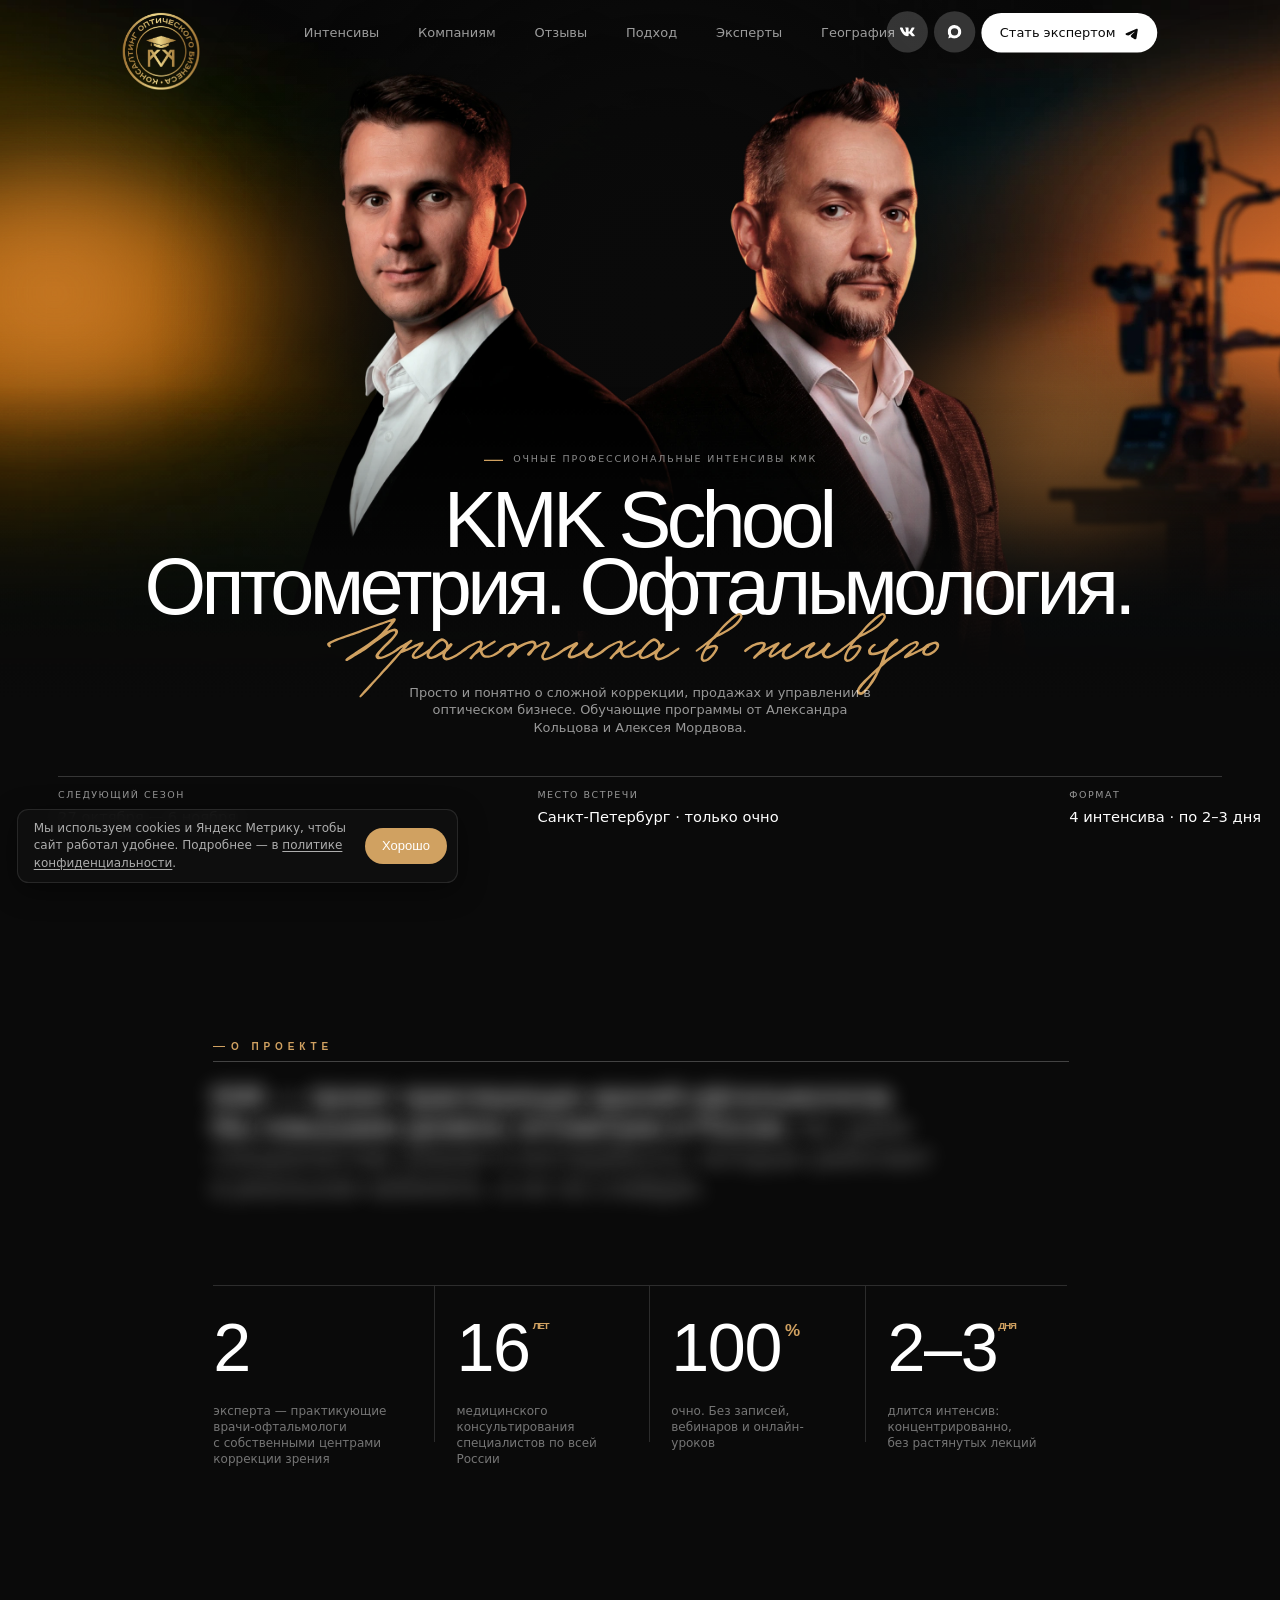
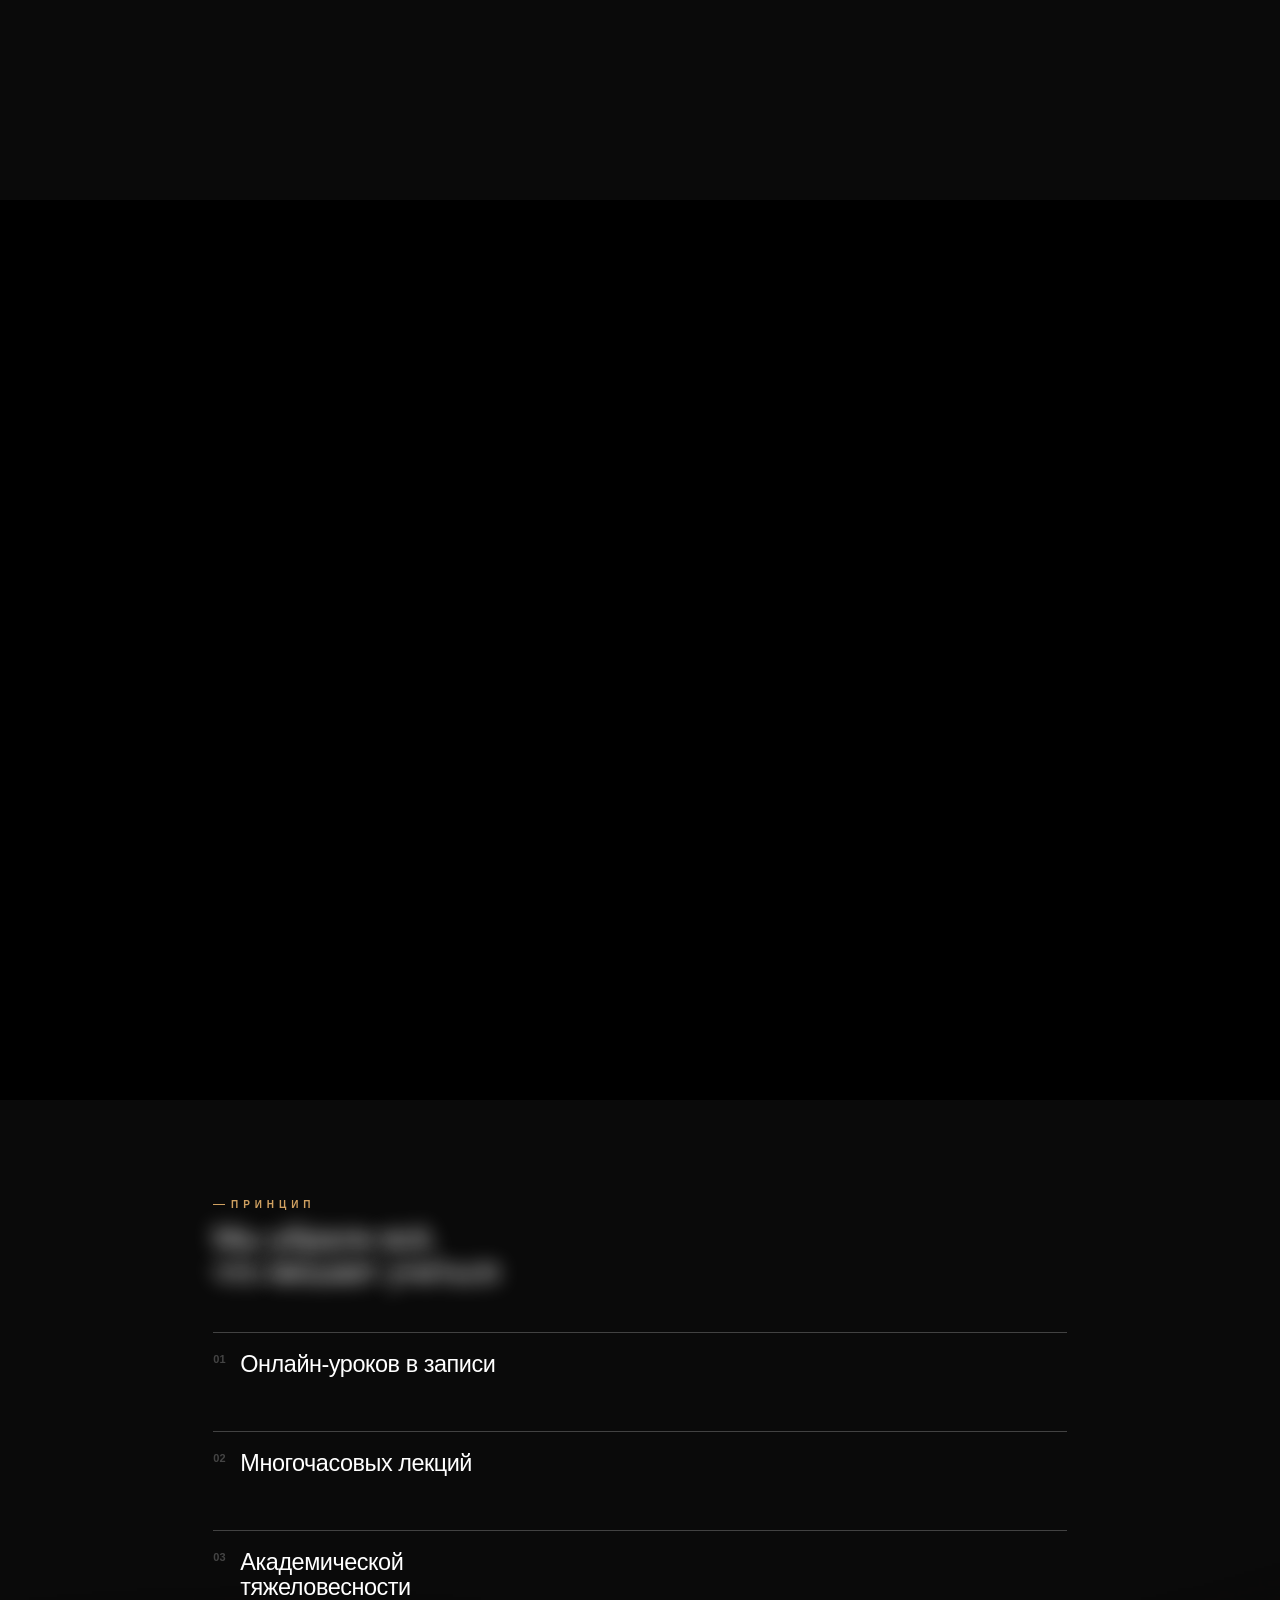
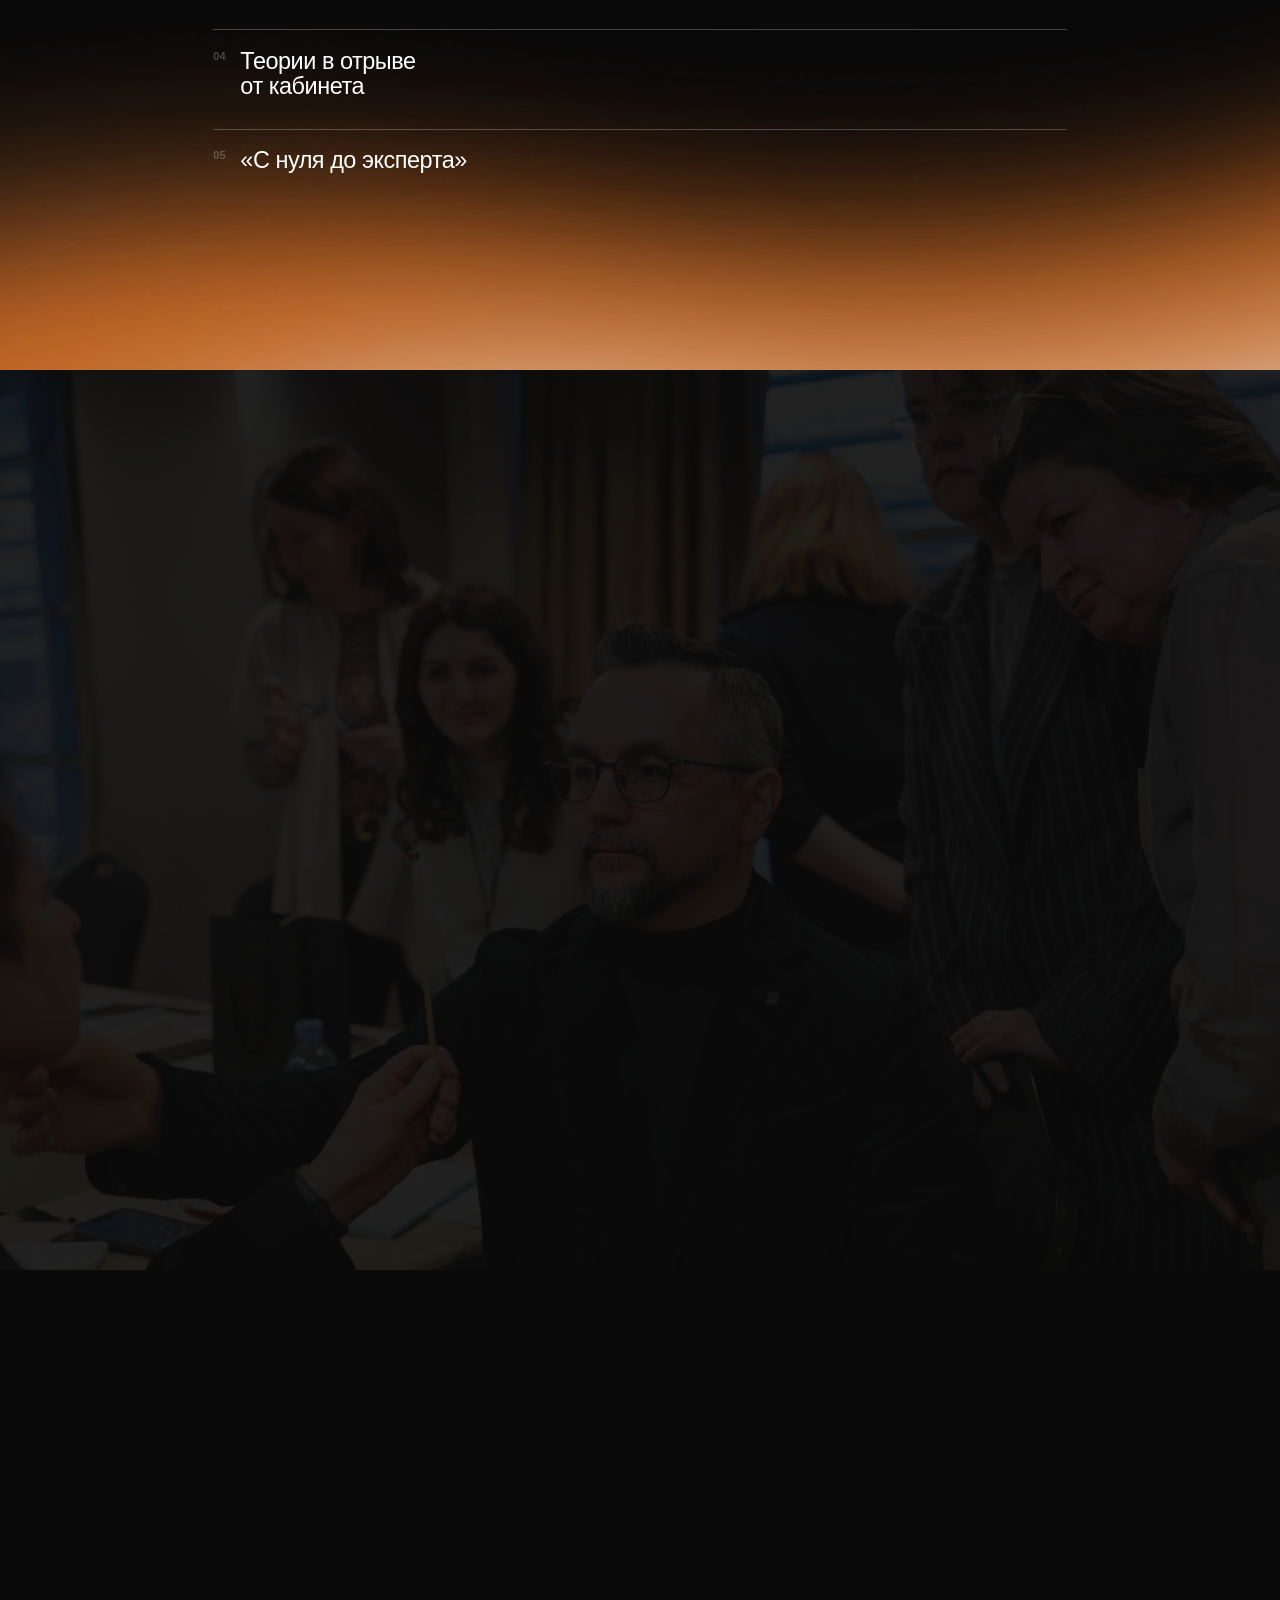
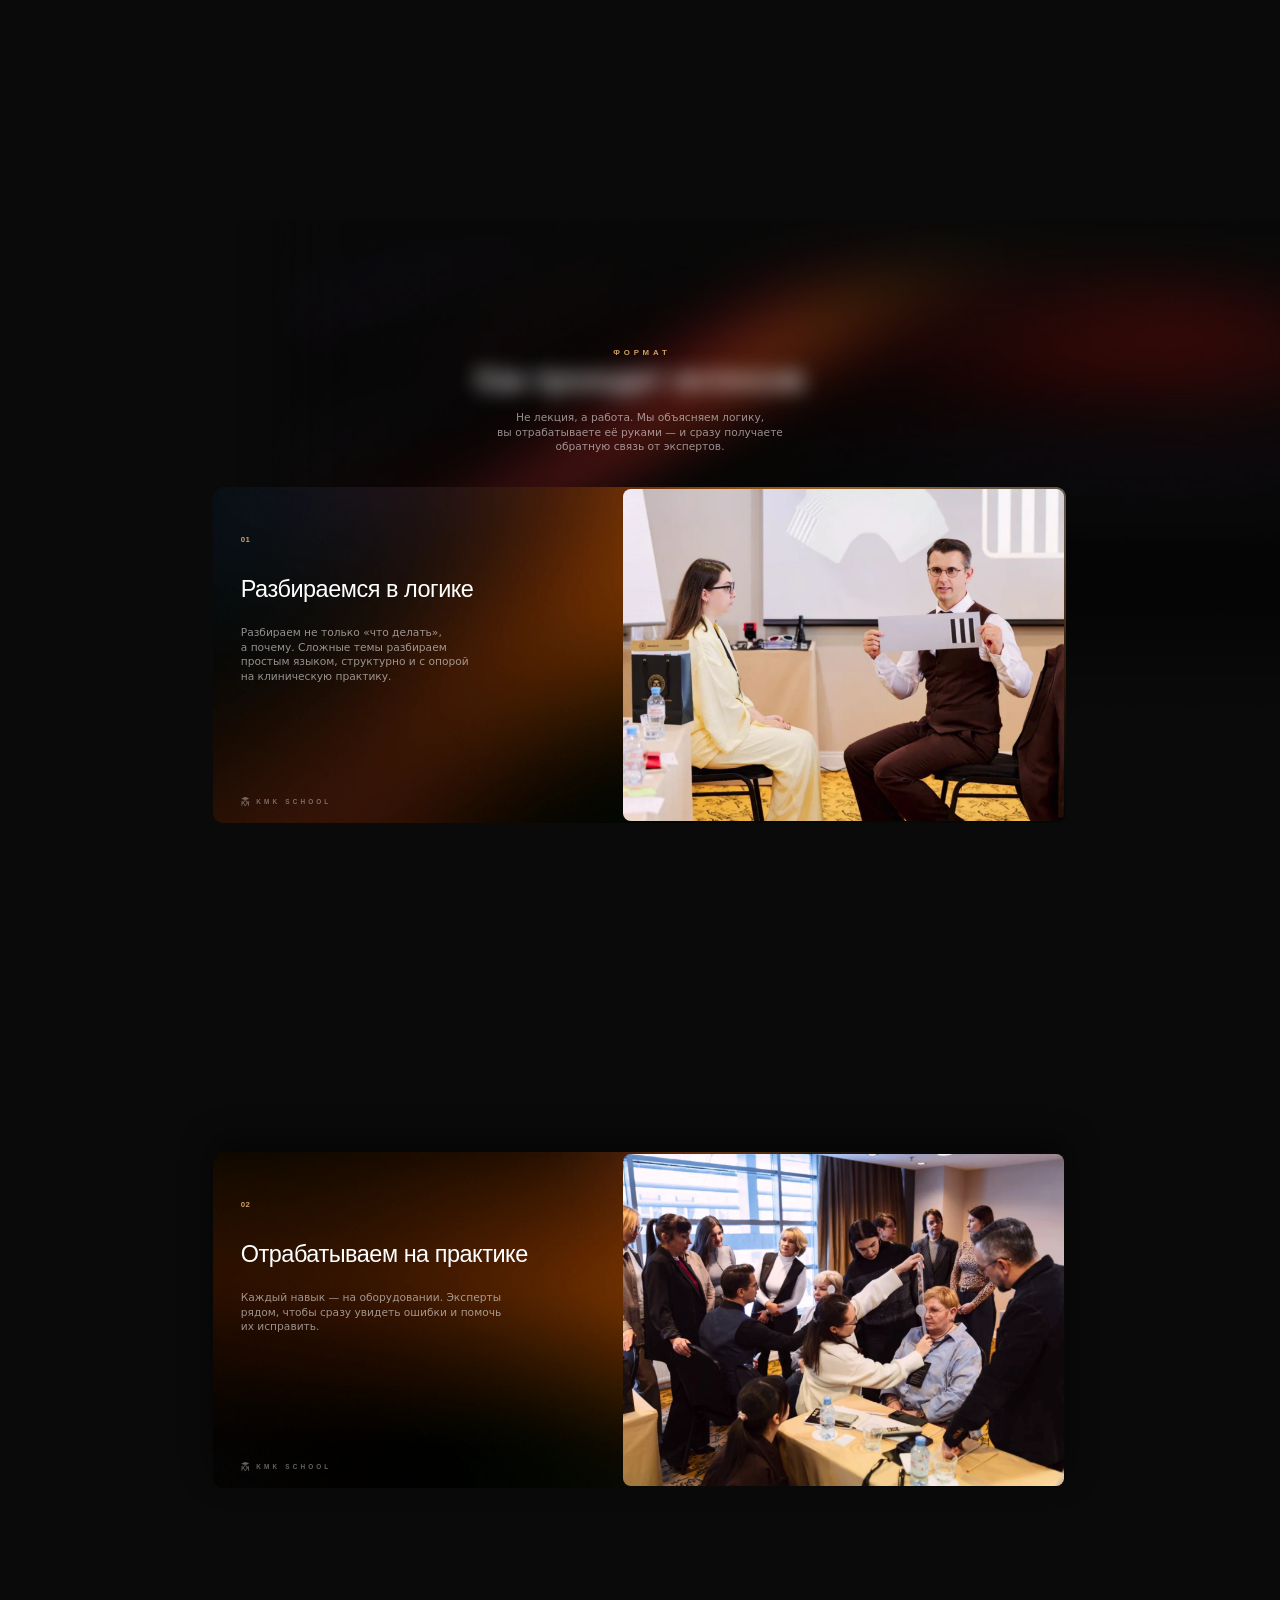
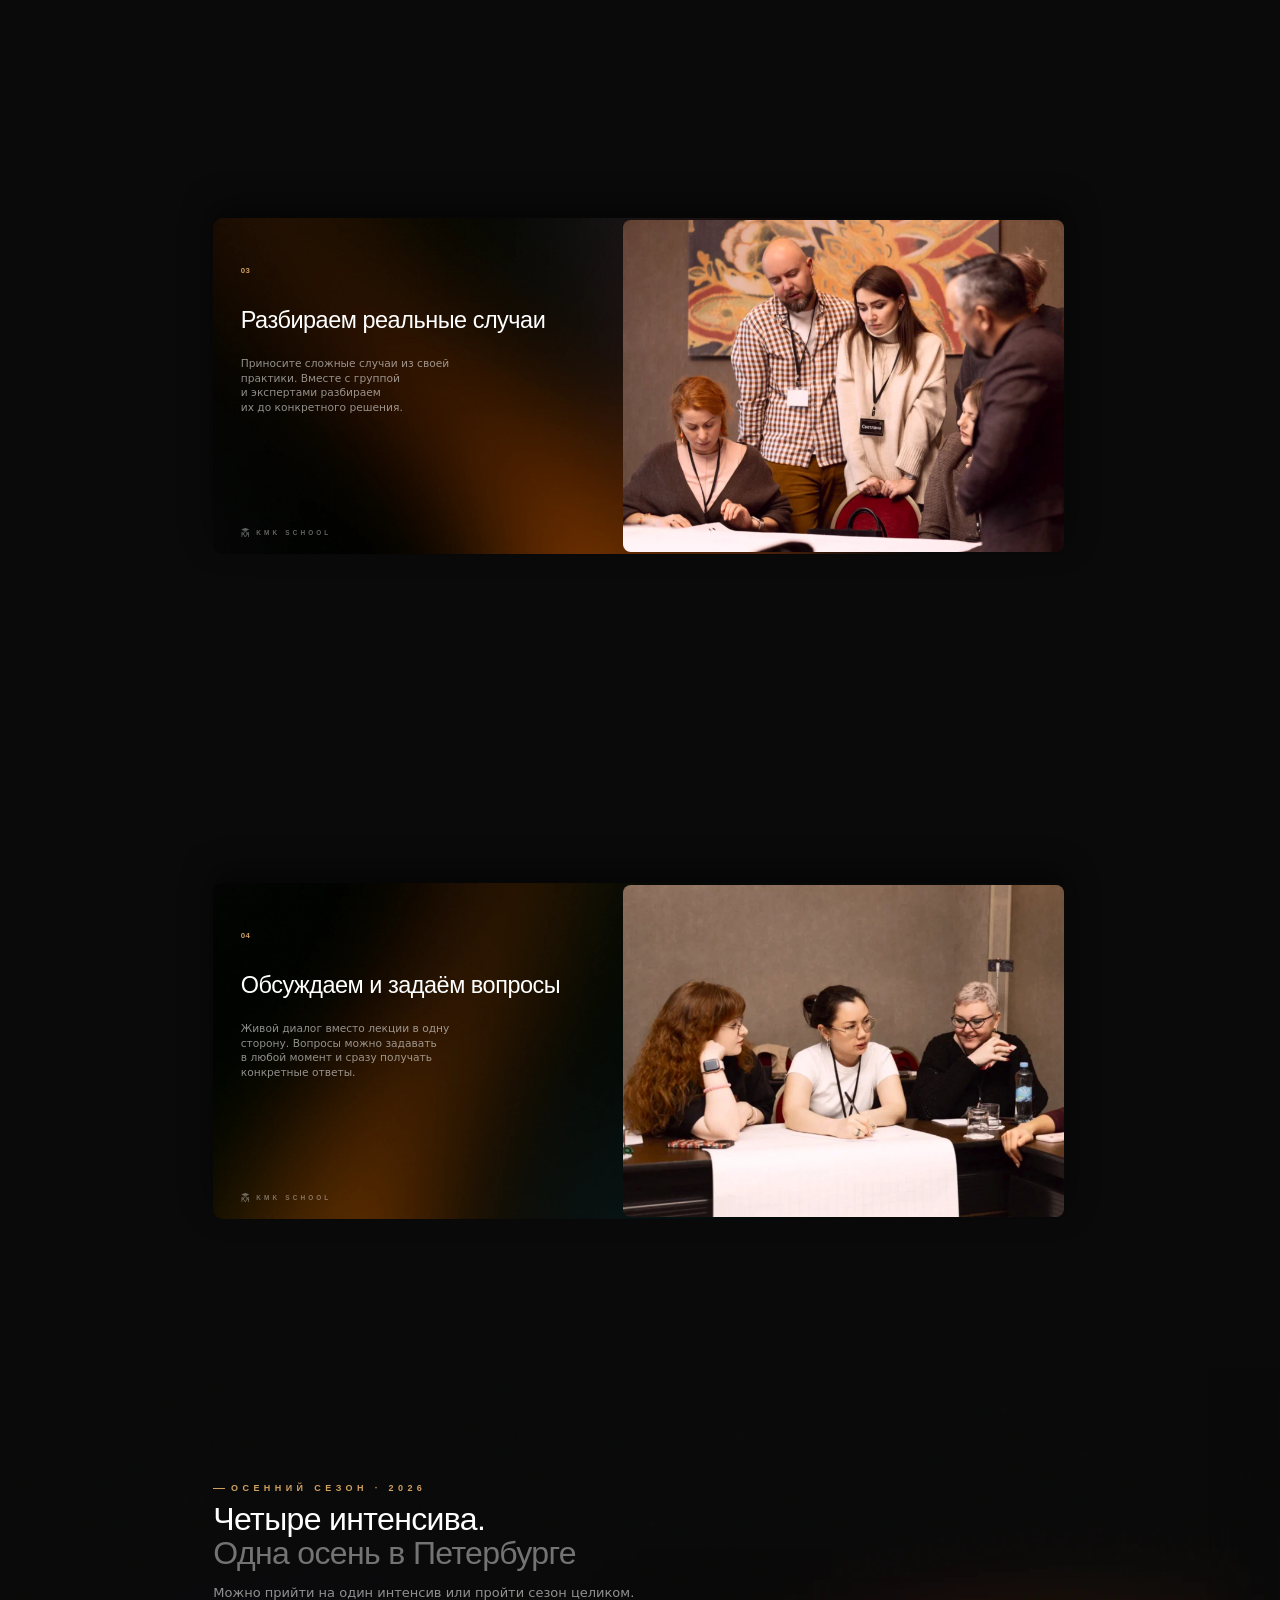
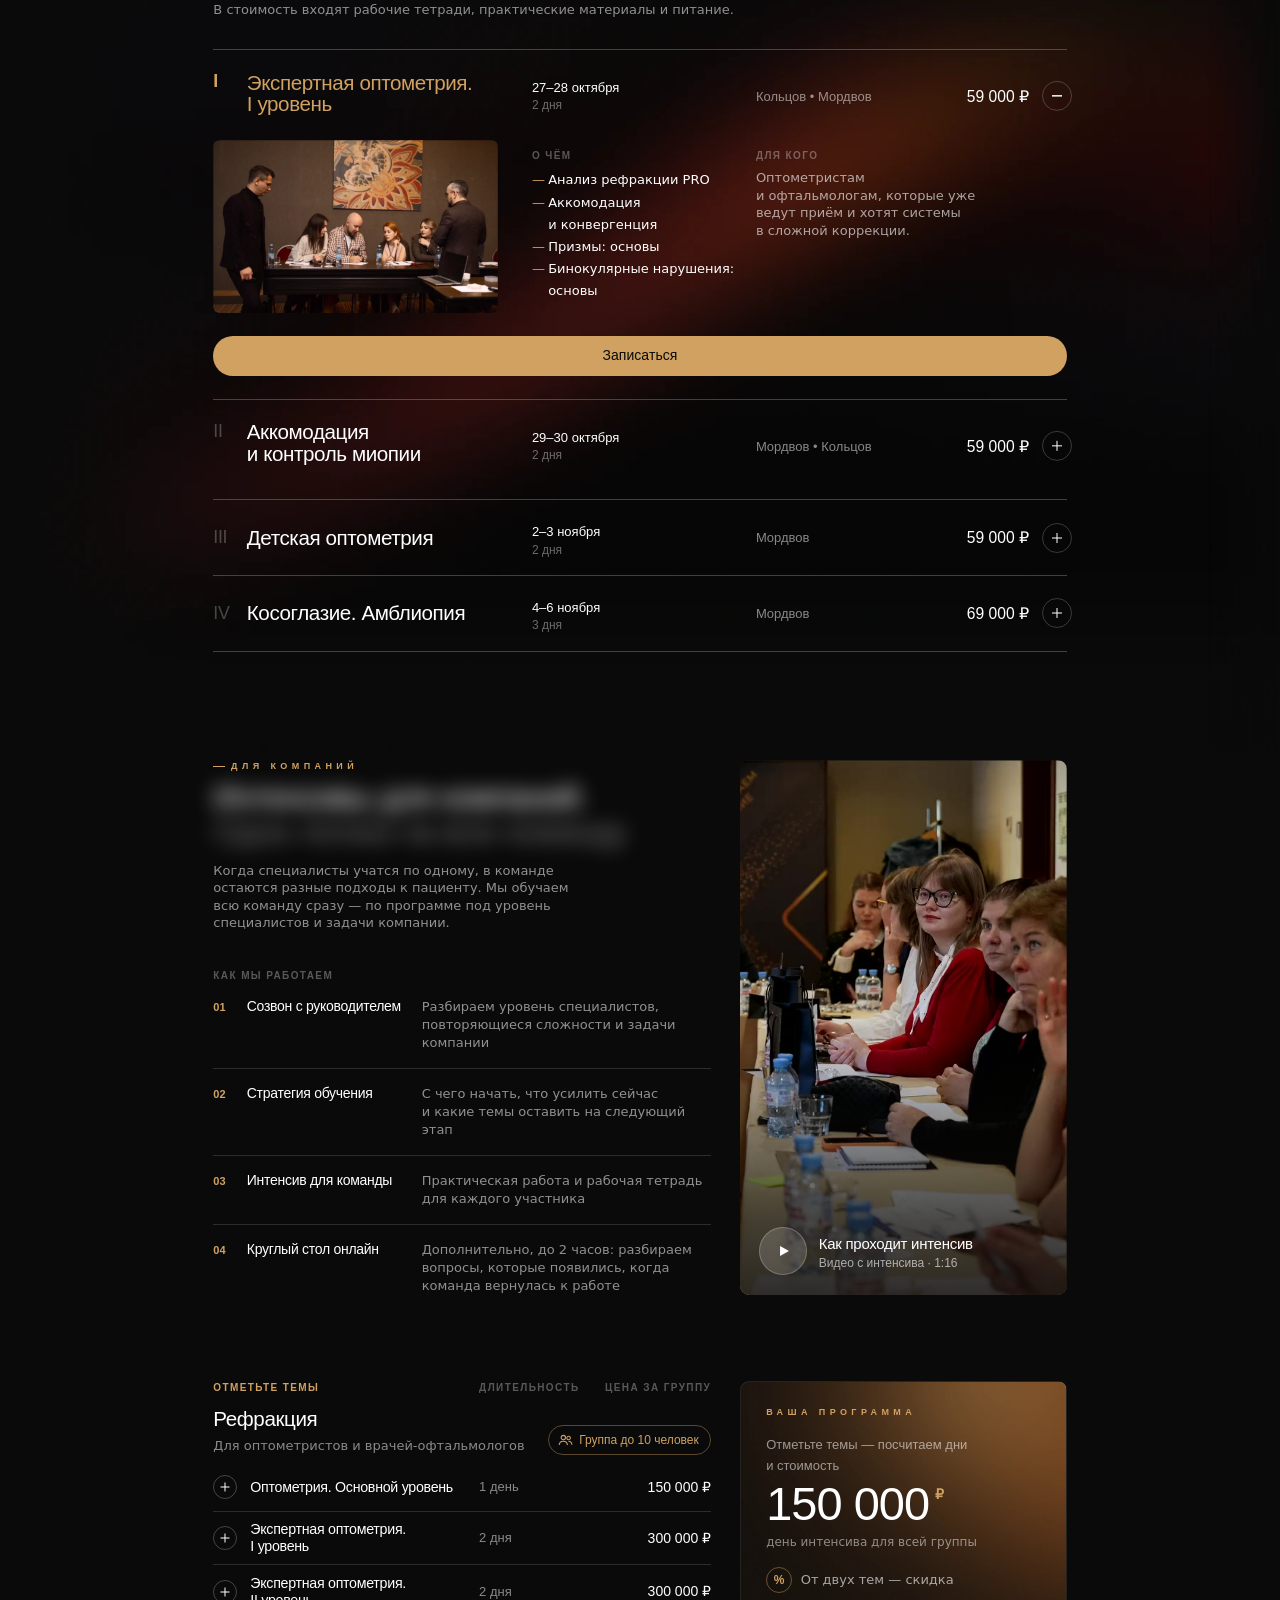
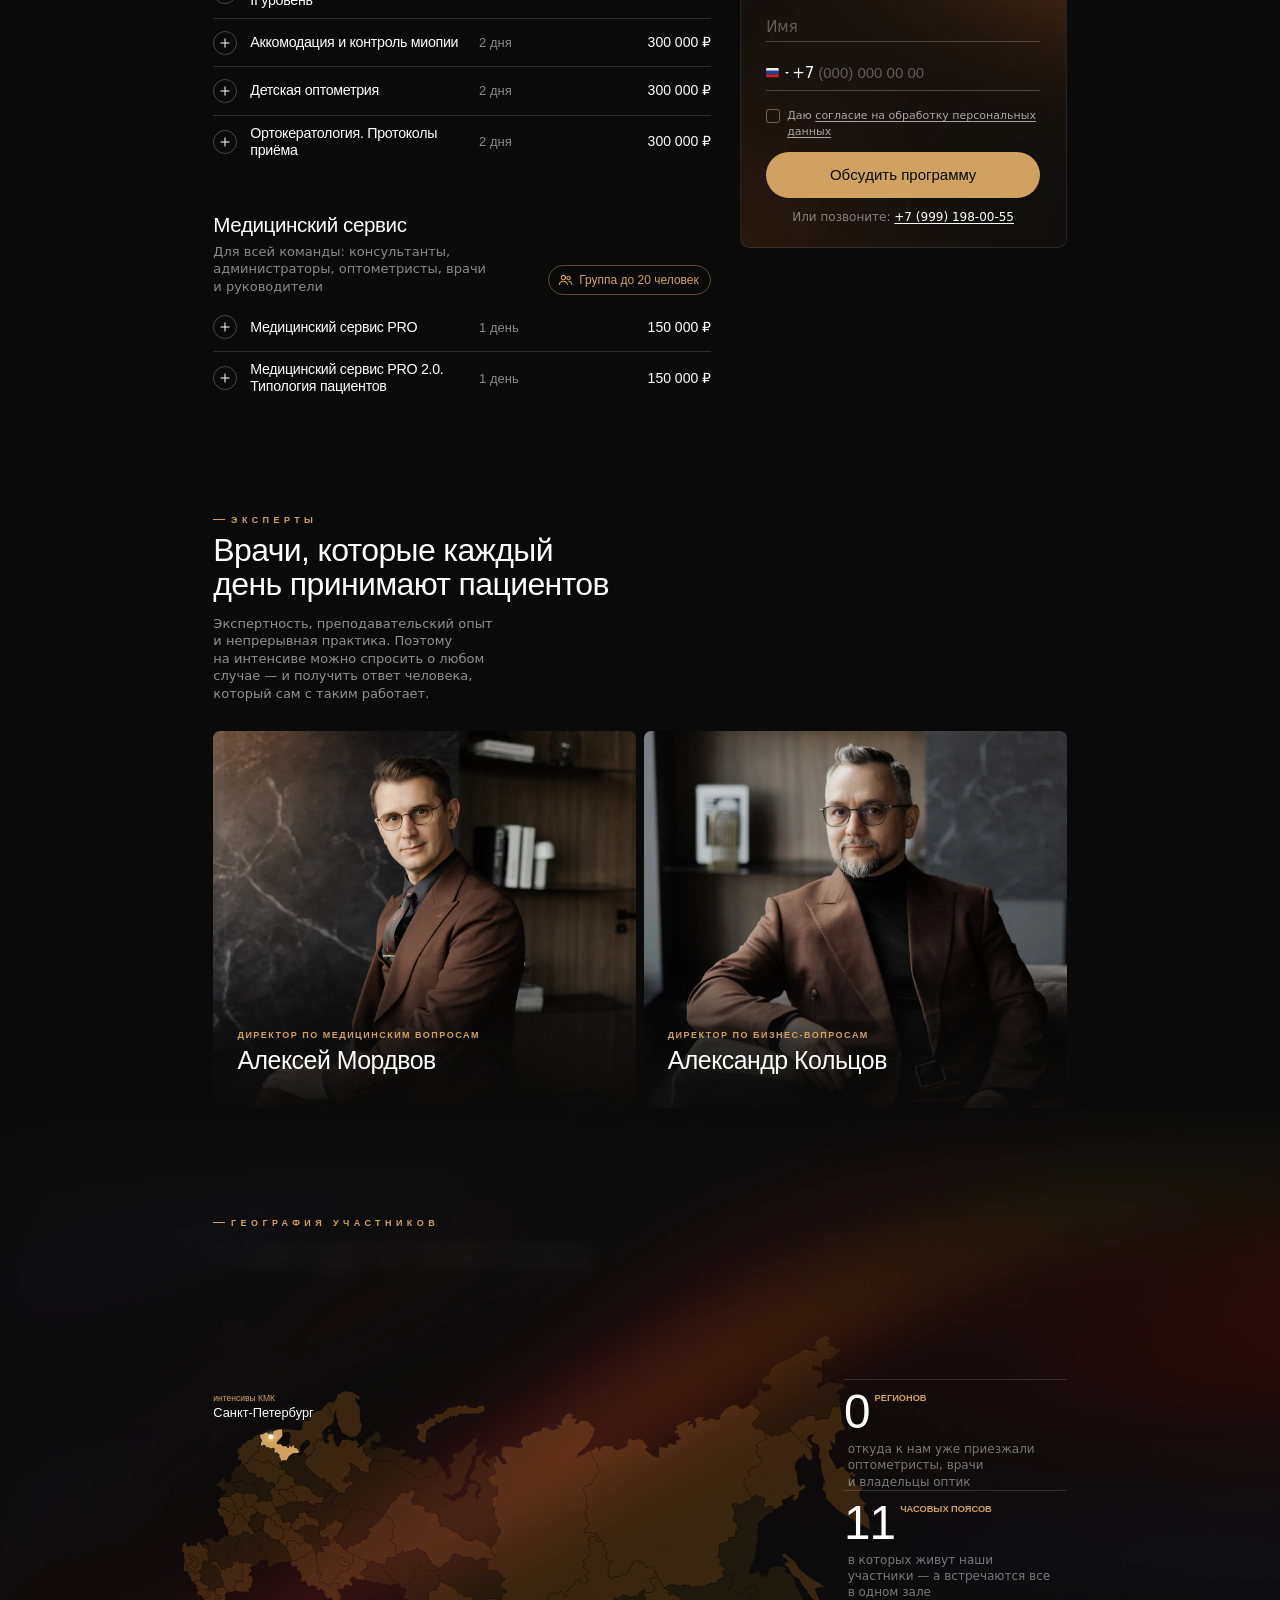
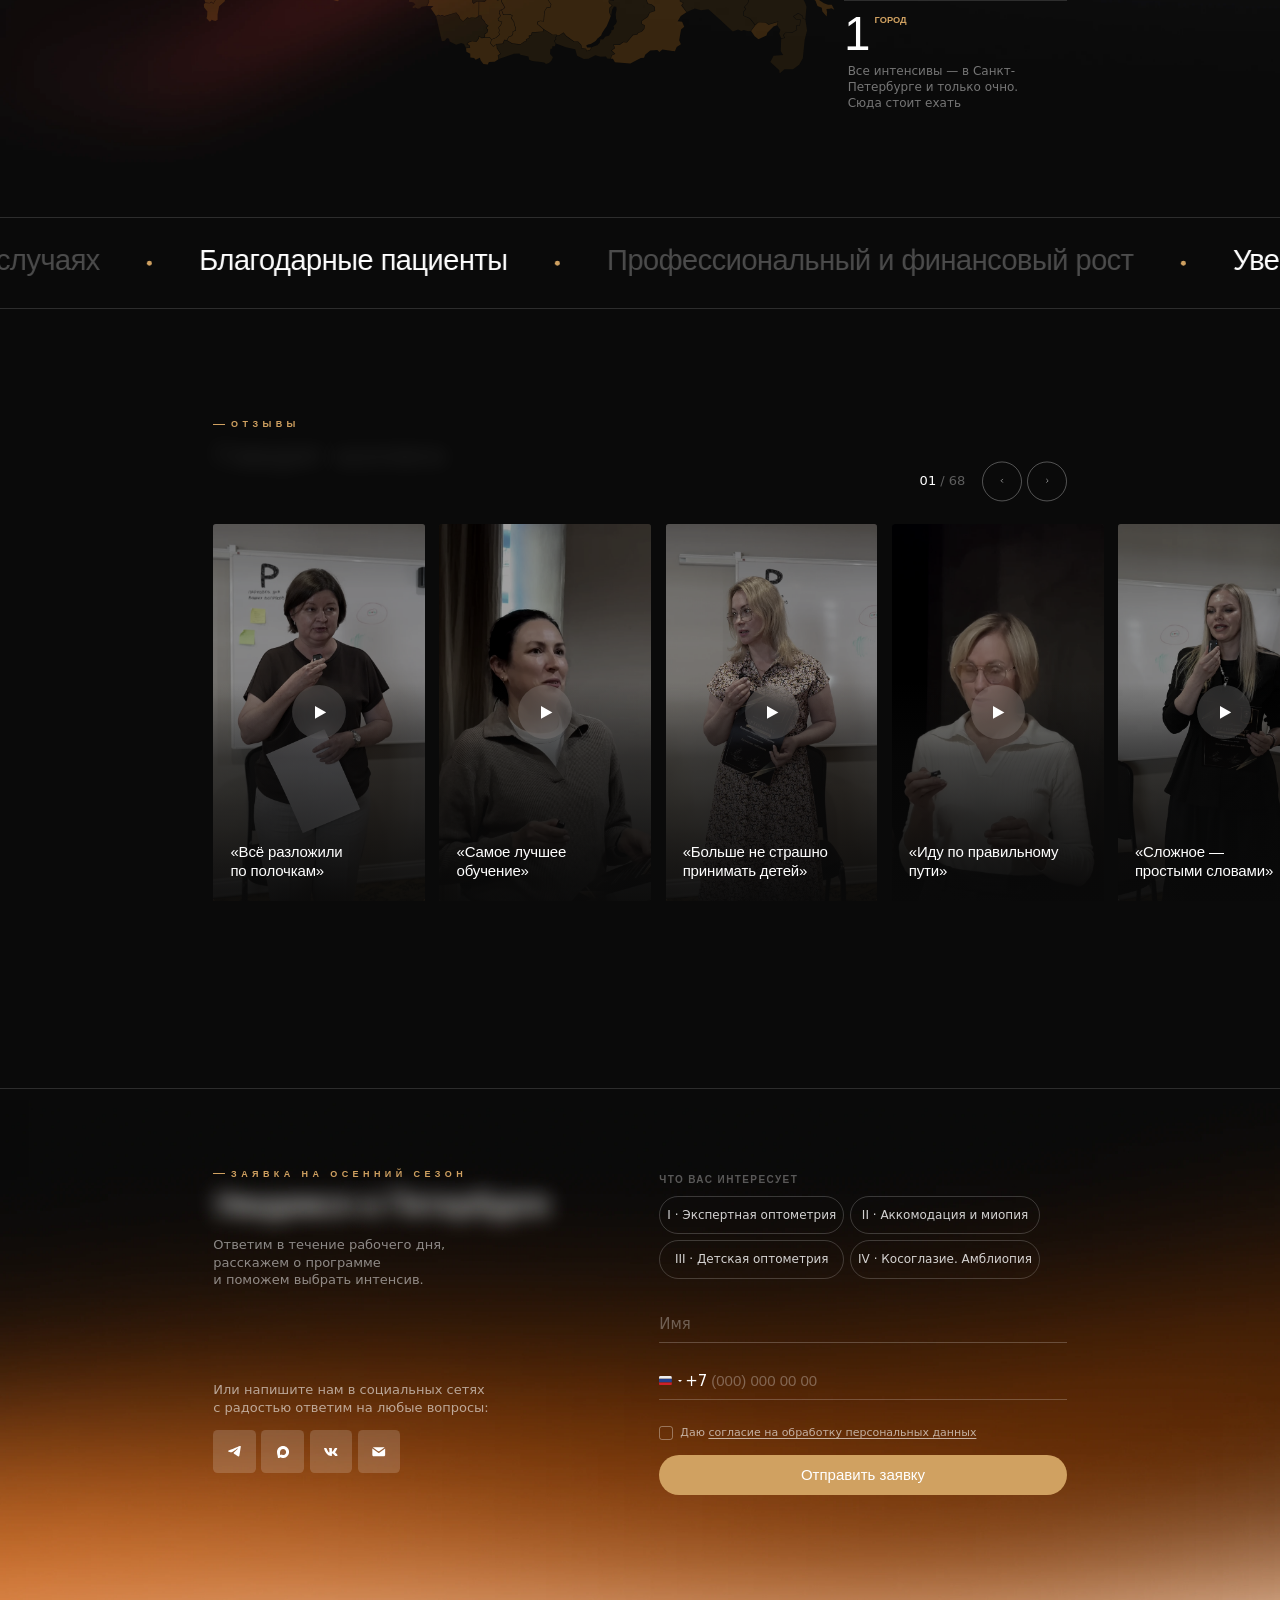
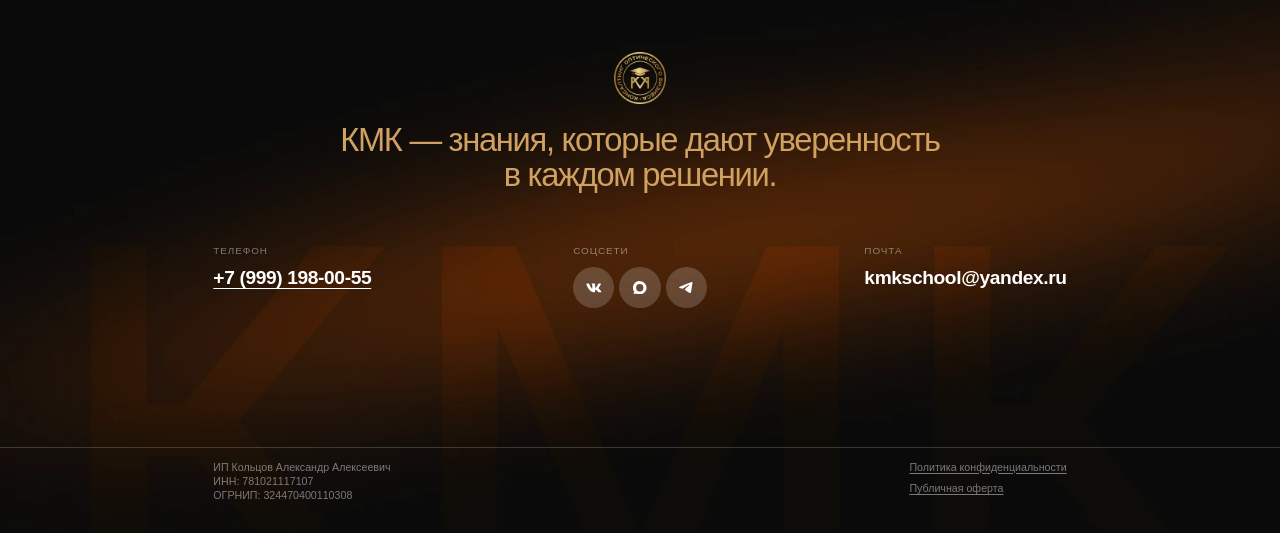
==== commit fac4ff52: "Блок «Для компаний» с видео" ====
--- a/index.html
+++ b/index.html
@@ -1,6 +1,7 @@
 <!doctype html>
 <html lang="ru">
 <head>
+<meta name="robots" content="noindex, nofollow">
 <meta charset="utf-8">
 <meta name="viewport" content="width=device-width, initial-scale=1">
 <script>
@@ -32,11 +33,12 @@
 <meta property="og:description" content="Очные профессиональные интенсивы по оптометрии и офтальмологии в Санкт-Петербурге от Александра Кольцова и Алексея Мордвова.">
 <meta property="og:type" content="website">
 <meta property="og:image" content="img/og.jpg">
-<link rel="icon" href="img/logo-badge.webp" type="image/webp">
-<link rel="preconnect" href="https://fonts.googleapis.com">
-<link rel="preconnect" href="https://fonts.gstatic.com" crossorigin>
-<link rel="stylesheet" href="https://fonts.googleapis.com/css2?family=Inter:wght@300;400&family=Inter+Tight:wght@400;500;600;700&family=Manrope:wght@400;500;600;700&family=Marck+Script&display=swap">
-<link rel="stylesheet" href="blocks.css?v=5b43b0d6">
+<meta property="og:locale" content="ru_RU">
+<link rel="icon" href="favicon.ico" sizes="48x48">
+<link rel="icon" href="img/favicon-120.png" type="image/png" sizes="120x120">
+<link rel="apple-touch-icon" href="img/apple-touch-icon.png">
+<link rel="stylesheet" href="fonts/fonts.css">
+<link rel="stylesheet" href="blocks.css?v=b7798427">
 <style>
 /* ─────────── кадр «70», все координаты из Figma ─────────── */
 *,*::before,*::after{box-sizing:border-box}
@@ -134,7 +136,8 @@
 /* шапка */
 /* логотип — печать КМК (узел 44:988), 89×89; надписи рядом в макете больше нет */
 .logo{left:300px;top:15px;width:89px;height:89px}
-.nav{left:510px;top:28px;display:flex;align-items:center;gap:61px;
+/* шаг пунктов в макете 61; с шестым пунктом («Компаниям») — 45, иначе меню доходит до соцсетей (x 1186) */
+.nav{left:510px;top:28px;display:flex;align-items:center;gap:45px;
      font-size:15px;line-height:1.35;white-space:nowrap}
 .btn{left:1296px;top:15px;width:204px;height:46px;padding:10px;border-radius:30px;background:#fff;
      display:flex;align-items:center;justify-content:center;gap:10px;
@@ -288,7 +291,7 @@
 }
 
 </style>
-<link rel="stylesheet" href="mobile.css?v=0d39a3e9" media="(max-width:900px)">
+<link rel="stylesheet" href="mobile.css?v=03a26d3f" media="(max-width:900px)">
 </head>
 <body>
 <div class="opening">
@@ -341,6 +344,7 @@
   <img class="abs logo" src="img/logo-badge.webp" alt="КМК — консалтинг оптического бизнеса">
   <nav class="abs nav">
     <a href="#intensives"><span data-roll>Интенсивы</span></a>
+    <a href="#companies"><span data-roll>Компаниям</span></a>
     <a href="#reviews"><span data-roll>Отзывы</span></a>
     <a href="#approach"><span data-roll>Подход</span></a>
     <a href="#experts"><span data-roll>Эксперты</span></a>
@@ -453,6 +457,7 @@
     <a class="bar-brand" href="#top"><img src="img/logo.svg" alt=""><span>КМК</span></a>
     <nav class="bar-nav">
       <a href="#intensives"><span data-roll>Интенсивы</span></a>
+      <a href="#companies"><span data-roll>Компаниям</span></a>
       <a href="#reviews"><span data-roll>Отзывы</span></a>
       <a href="#approach"><span data-roll>Подход</span></a>
       <a href="#experts"><span data-roll>Эксперты</span></a>
@@ -460,7 +465,7 @@
     </nav>
     <div class="bar-act">
       <div class="soc"><a class="soc-a" href="https://vk.ru/kmkschool" target="_blank" rel="noopener" aria-label="КМК во ВКонтакте"><svg viewBox="3.6 6.9 16.8 10.8" aria-hidden="true"><path d="M19.376 17.123h-1.744c-.66 0-.864-.525-2.05-1.727-1.033-1-1.49-1.135-1.744-1.135-.356 0-.458.102-.458.593v1.575c0 .424-.135.678-1.253.678-1.846 0-3.896-1.118-5.335-3.202C4.624 10.857 4.03 8.57 4.03 8.096c0-.254.102-.491.593-.491h1.744c.44 0 .61.203.78.677.863 2.49 2.303 4.675 2.896 4.675.22 0 .322-.102.322-.66V9.721c-.068-1.186-.695-1.287-.695-1.71 0-.204.17-.407.44-.407h2.744c.373 0 .508.203.508.643v3.473c0 .372.17.508.271.508.22 0 .407-.136.813-.542 1.254-1.406 2.151-3.574 2.151-3.574.119-.254.322-.491.763-.491h1.744c.525 0 .644.27.525.643-.22 1.017-2.354 4.031-2.354 4.031-.186.305-.254.44 0 .78.186.254.796.779 1.203 1.253.745.847 1.32 1.558 1.473 2.05.17.49-.085.744-.576.744z"/></svg></a><a class="soc-a" href="https://web.max.ru/" target="_blank" rel="noopener" data-max="+7 (999) 198-00-55" data-tel="+79991980055" aria-label="КМК в MAX"><svg viewBox="4 3.5 16 16" aria-hidden="true"><path fill-rule="evenodd" d="M12 3.5a8 8 0 1 1-4.35 14.72L4.5 19.5l1.02-3.2A8 8 0 0 1 12 3.5zm0 3.7a4.3 4.3 0 1 0 0 8.6 4.3 4.3 0 0 0 0-8.6z"/></svg></a></div>
-      <a class="pill pill-sm" href="#apply"><span data-roll>Записаться</span></a>
+      <a class="pill pill-sm" href="#apply" ><span data-roll>Записаться</span></a>
       <button class="burger" type="button" aria-label="Меню" aria-controls="mnav" aria-expanded="false"><i></i><i></i></button>
     </div>
   </div>
@@ -470,13 +475,14 @@
 <div class="mnav" id="mnav" role="dialog" aria-modal="true" aria-label="Меню" inert>
   <nav class="mnav-links">
     <a href="#intensives"><i>01</i>Интенсивы</a>
-    <a href="#reviews"><i>02</i>Отзывы</a>
-    <a href="#approach"><i>03</i>Подход</a>
-    <a href="#experts"><i>04</i>Эксперты</a>
-    <a href="#geo"><i>05</i>География</a>
+    <a href="#companies"><i>02</i>Компаниям</a>
+    <a href="#reviews"><i>03</i>Отзывы</a>
+    <a href="#approach"><i>04</i>Подход</a>
+    <a href="#experts"><i>05</i>Эксперты</a>
+    <a href="#geo"><i>06</i>География</a>
   </nav>
   <div class="mnav-foot">
-    <a class="pill mnav-cta" href="#apply">Записаться на интенсив</a>
+    <a class="pill mnav-cta" href="#apply" >Записаться на интенсив</a>
     <div class="sq-soc"><a href="https://t.me/kmkschool" target="_blank" rel="noopener" aria-label="КМК в Telegram"><svg width="22" height="18" viewBox="0 0 22 18" aria-hidden="true"><path d="M20.134.159C17.232 1.349 4.787 6.452 1.349 7.843c-2.306.891-.956 1.727-.956 1.727s1.968.668 3.655 1.169c1.688.501 2.588-.056 2.588-.056l7.93-5.29c2.812-1.893 2.137-.334 1.462.334-1.462 1.448-3.88 3.731-5.905 5.569-.9.78-.45 1.448-.056 1.782 1.462 1.225 5.455 3.731 5.68 3.898 1.189.833 3.526 2.032 3.881-.501l1.406-8.742c.45-2.951.9-5.68.956-6.46.169-1.893-1.856-1.114-1.856-1.114z"/></svg></a><a href="https://web.max.ru/" target="_blank" rel="noopener" data-max="+7 (999) 198-00-55" data-tel="+79991980055" aria-label="КМК в MAX"><svg width="21" height="21" viewBox="0 0 21 21" aria-hidden="true"><path fill-rule="evenodd" d="M10.726 20.94c-2.061 0-3.019-.302-4.684-1.511-1.053 1.36-4.387 2.423-4.533.605 0-1.365-.3-2.518-.641-3.777C.461 14.705 0 12.978 0 10.475 0 4.497 4.884 0 10.67 0 16.462 0 21 4.719 21 10.53c.02 5.722-4.577 10.38-10.274 10.41zm.085-15.773C7.993 5.021 5.797 6.98 5.31 10.052c-.401 2.543.311 5.64.918 5.802.29.07 1.023-.524 1.479-.982a5.37 5.37 0 0 0 2.547.911c2.92.141 5.415-2.091 5.611-5.021.114-2.936-2.134-5.422-5.054-5.59v-.005z"/></svg></a><a href="https://vk.ru/kmkschool" target="_blank" rel="noopener" aria-label="КМК во ВКонтакте"><svg width="27" height="27" viewBox="0 0 27 27" aria-hidden="true"><path d="M24.192 20.679h-2.567c-.971 0-1.264-.786-3.004-2.528-1.521-1.466-2.163-1.648-2.548-1.648-.532 0-.677.146-.677.879v2.308c0 .624-.203.99-1.834.99a10.17 10.17 0 0 1-7.824-4.691 21.02 21.02 0 0 1-4.05-8.503c0-.385.146-.734.88-.734h2.565c.659 0 .896.294 1.155.972 1.246 3.665 3.371 6.853 4.234 6.853.33 0 .474-.146.474-.971V9.832c-.109-1.723-1.024-1.868-1.024-2.491a.8.8 0 0 1 .658-.588h4.032c.551 0 .733.274.733.933v5.096c0 .55.237.733.403.733.331 0 .585-.182 1.192-.788a21.1 21.1 0 0 0 3.152-5.242 1.106 1.106 0 0 1 1.117-.731h2.566c.77 0 .933.385.77.934a32.08 32.08 0 0 1-3.445 5.919c-.277.422-.387.642 0 1.137.254.384 1.154 1.136 1.758 1.85a10.2 10.2 0 0 1 2.162 3.004c.221.715-.146 1.081-.878 1.081z"/></svg></a><a href="mailto:kmkschool@yandex.ru" aria-label="Написать на почту"><svg width="23" height="23" viewBox="0 0 23 23" aria-hidden="true"><path d="M10.5328 13.2384L0.606691 6.01874L0.574951 6.03484V16.9598C0.574951 17.2468 0.631468 17.5309 0.741274 17.796C0.851081 18.0611 1.01203 18.302 1.21492 18.5049C1.41782 18.7078 1.65869 18.8687 1.92379 18.9785C2.18888 19.0883 2.47301 19.1448 2.75995 19.1448H20.24C20.5269 19.1448 20.811 19.0883 21.0761 18.9785C21.3412 18.8687 21.5821 18.7078 21.785 18.5049C21.9879 18.302 22.1488 18.0611 22.2586 17.796C22.3684 17.5309 22.4249 17.2468 22.4249 16.9598V6.00885L22.4192 6.00586L12.4671 13.2387C12.186 13.443 11.8474 13.5531 11.4999 13.553C11.1524 13.553 10.8138 13.4428 10.5328 13.2384Z"/><path d="M12.4674 10.5402L21.2831 4.12917C20.9742 3.96035 20.6188 3.85547 20.24 3.85547H2.76C2.38119 3.85547 2.03159 3.96035 1.71695 4.12917L10.5328 10.5402C10.8139 10.7446 11.1525 10.8547 11.5 10.8547C11.8475 10.8547 12.1863 10.7446 12.4674 10.5402Z"/></svg></a></div>
   </div>
 </div>
@@ -620,7 +626,7 @@
             <ul><li>Анализ рефракции PRO</li><li>Аккомодация и&nbsp;конвергенция</li><li>Призмы: основы</li><li>Бинокулярные нарушения: основы</li></ul></div>
           <div class="in-col in-c2"><small>Для кого</small>
             <p>Оптометристам и&nbsp;офтальмологам, которые уже ведут приём и&nbsp;хотят системы в&nbsp;сложной коррекции.</p></div>
-          <a class="pill in-cta" href="#apply" data-pick="Экспертная оптометрия. I уровень"><span data-roll>Записаться</span></a>
+          <a class="pill in-cta" href="#apply"  data-pick="Экспертная оптометрия. I уровень"><span data-roll>Записаться</span></a>
         </div></div>
       </article>
 
@@ -639,7 +645,7 @@
             <ul><li>Аккомодация и&nbsp;конвергенция PRO</li><li>АК/А PRO</li><li>Контроль прогрессирования миопии</li><li>Разбор случаев участников</li></ul></div>
           <div class="in-col in-c2"><small>Для кого</small>
             <p>Специалистам, которые подбирают коррекцию при миопии и&nbsp;хотят уверенно вести такие случаи.</p></div>
-          <a class="pill in-cta" href="#apply" data-pick="Аккомодация и контроль миопии"><span data-roll>Записаться</span></a>
+          <a class="pill in-cta" href="#apply"  data-pick="Аккомодация и контроль миопии"><span data-roll>Записаться</span></a>
         </div></div>
       </article>
 
@@ -658,7 +664,7 @@
             <ul><li>Рефракция у&nbsp;детей</li><li>Бинокулярные нарушения в&nbsp;детском возрасте</li><li>Особенности коррекции</li><li>Разбор случаев участников</li></ul></div>
           <div class="in-col in-c2"><small>Для кого</small>
             <p>Специалистам, которые принимают детей и&nbsp;хотят понимать логику детской коррекции, а&nbsp;не&nbsp;действовать по&nbsp;шаблону.</p></div>
-          <a class="pill in-cta" href="#apply" data-pick="Детская оптометрия"><span data-roll>Записаться</span></a>
+          <a class="pill in-cta" href="#apply"  data-pick="Детская оптометрия"><span data-roll>Записаться</span></a>
         </div></div>
       </article>
 
@@ -677,11 +683,143 @@
             <ul><li>Косоглазие: диагностика и&nbsp;тактика</li><li>Амблиопия: ведение пациента</li><li>Призматическая коррекция PRO</li><li>Разбор случаев участников</li></ul></div>
           <div class="in-col in-c2"><small>Для кого</small>
             <p>Специалистам, которые хотят уверенно работать со&nbsp;сложными бинокулярными случаями.</p></div>
-          <a class="pill in-cta" href="#apply" data-pick="Косоглазие. Амблиопия"><span data-roll>Записаться</span></a>
+          <a class="pill in-cta" href="#apply"  data-pick="Косоглазие. Амблиопия"><span data-roll>Записаться</span></a>
         </div></div>
       </article>
 
     </div>
+  </div>
+</section>
+
+<!-- ═════════ 4б. Для компаний: интенсивы для всей команды ═════════
+     Сразу за открытыми интенсивами: кто сравнивает цену за место, тут же видит формат для команды.
+     Сверху — что это и как работаем (шаги слева, фото справа). Ниже — сборка программы: темы галочками
+     слева, справа смета и заявка. Цена темы = дни × цена дня (render.js), итог и скидку при выборе тем
+     считает blocks.js по data-атрибутам формы. Заявка уходит в ту же send.php с пометкой src=corp -->
+<section class="sec corp" id="companies" aria-labelledby="co-h">
+  <div class="in-frame">
+    <div class="co-top">
+      <div class="co-intro">
+        <p class="in-ey"><i></i>Для компаний</p>
+        <h2 class="in-h co-h" id="co-h" data-split>Интенсивы для компаний.<br><span>Одна логика на&nbsp;всю команду</span></h2>
+        <p class="in-sub co-lead">Когда специалисты учатся по&nbsp;одному, в&nbsp;команде остаются разные подходы к&nbsp;пациенту. Мы&nbsp;обучаем всю команду сразу&nbsp;— по&nbsp;программе под уровень специалистов и&nbsp;задачи компании.</p>
+        <div class="co-how">
+          <p class="co-cap">Как мы&nbsp;работаем</p>
+          <ol class="co-steps">
+            <li class="co-step" data-reveal style="--d:0.00s"><span class="co-sn">01</span><b>Созвон с&nbsp;руководителем</b><p>Разбираем уровень специалистов, повторяющиеся сложности и&nbsp;задачи компании</p></li>
+            <li class="co-step" data-reveal style="--d:0.08s"><span class="co-sn">02</span><b>Стратегия обучения</b><p>С&nbsp;чего начать, что усилить сейчас и&nbsp;какие темы оставить на&nbsp;следующий этап</p></li>
+            <li class="co-step" data-reveal style="--d:0.16s"><span class="co-sn">03</span><b>Интенсив для команды</b><p>Практическая работа и&nbsp;рабочая тетрадь для каждого участника</p></li>
+            <li class="co-step" data-reveal style="--d:0.24s"><span class="co-sn">04</span><b>Круглый стол онлайн</b><p>Дополнительно, до&nbsp;2 часов: разбираем вопросы, которые появились, когда команда вернулась к&nbsp;работе</p></li>
+          </ol>
+        </div>
+      </div>
+      <!-- видео с интенсива: немая петля из сцен практики (video/corp-loop.mp4, 9 с, грузится, когда блок подъехал);
+           нажатие — весь ролик со звуком в том же окне, что у видеоотзывов -->
+      <figure class="co-ph">
+        <video class="co-vid" data-src="video/corp-loop.mp4?v=1" poster="video/corp-loop.jpg?v=1" muted loop playsinline preload="none" aria-hidden="true"></video>
+        <button class="co-watch" type="button" data-full="video/corp-full.mp4?v=1" data-poster="video/corp-full.jpg?v=1" aria-label="Смотреть видео с интенсива со звуком">
+          <span class="co-watch-ic" aria-hidden="true"><svg viewBox="0 0 16 18"><path d="M16 9 0 18V0z"/></svg></span>
+          <span class="co-watch-tx"><b>Как проходит интенсив</b><small>Видео с интенсива · 1:16</small></span>
+        </button>
+      </figure>
+    </div>
+
+    <form class="co-form" action="send.php" method="post" novalidate data-day="150000" data-d2="" data-d3="">
+      <input type="hidden" name="src" value="corp">
+      <div class="co-list">
+        <p class="co-legend" aria-hidden="true"><span>Отметьте темы</span><span>Длительность</span><span>Цена за&nbsp;группу</span></p>
+        <div class="co-dir" role="group" aria-labelledby="co-d1">
+          <div class="co-dir-h">
+            <h3 class="co-dir-t" id="co-d1">Рефракция</h3>
+            <p class="co-dir-for">Для оптометристов и&nbsp;врачей-офтальмологов</p>
+            <p class="co-g"><svg viewBox="0 0 18 14" aria-hidden="true"><circle cx="6.4" cy="4" r="2.6"/><path d="M1.4 13c.3-2.8 2.3-4.6 5-4.6s4.7 1.8 5 4.6"/><circle cx="12.7" cy="4.6" r="2.1"/><path d="M12.6 8.6c2.2.1 3.8 1.7 4.1 4.1"/></svg>Группа до&nbsp;10 человек</p>
+          </div>
+          <label class="co-row">
+            <input type="checkbox" name="i[]" value="Оптометрия. Основной уровень — 1 день" data-days="1">
+            <span class="co-ck" aria-hidden="true"><svg viewBox="0 0 12 12"><path d="M2.6 6.3l2.3 2.3 4.6-5"/></svg></span>
+            <span class="co-t">Оптометрия. Основной уровень</span>
+            <span class="co-d">1&nbsp;день</span>
+            <span class="co-p">150&nbsp;000&nbsp;₽</span>
+          </label>
+          <label class="co-row">
+            <input type="checkbox" name="i[]" value="Экспертная оптометрия. I уровень — 2 дня" data-days="2">
+            <span class="co-ck" aria-hidden="true"><svg viewBox="0 0 12 12"><path d="M2.6 6.3l2.3 2.3 4.6-5"/></svg></span>
+            <span class="co-t">Экспертная оптометрия. I&nbsp;уровень</span>
+            <span class="co-d">2&nbsp;дня</span>
+            <span class="co-p">300&nbsp;000&nbsp;₽</span>
+          </label>
+          <label class="co-row">
+            <input type="checkbox" name="i[]" value="Экспертная оптометрия. II уровень — 2 дня" data-days="2">
+            <span class="co-ck" aria-hidden="true"><svg viewBox="0 0 12 12"><path d="M2.6 6.3l2.3 2.3 4.6-5"/></svg></span>
+            <span class="co-t">Экспертная оптометрия. II&nbsp;уровень</span>
+            <span class="co-d">2&nbsp;дня</span>
+            <span class="co-p">300&nbsp;000&nbsp;₽</span>
+          </label>
+          <label class="co-row">
+            <input type="checkbox" name="i[]" value="Аккомодация и контроль миопии — 2 дня" data-days="2">
+            <span class="co-ck" aria-hidden="true"><svg viewBox="0 0 12 12"><path d="M2.6 6.3l2.3 2.3 4.6-5"/></svg></span>
+            <span class="co-t">Аккомодация и&nbsp;контроль миопии</span>
+            <span class="co-d">2&nbsp;дня</span>
+            <span class="co-p">300&nbsp;000&nbsp;₽</span>
+          </label>
+          <label class="co-row">
+            <input type="checkbox" name="i[]" value="Детская оптометрия — 2 дня" data-days="2">
+            <span class="co-ck" aria-hidden="true"><svg viewBox="0 0 12 12"><path d="M2.6 6.3l2.3 2.3 4.6-5"/></svg></span>
+            <span class="co-t">Детская оптометрия</span>
+            <span class="co-d">2&nbsp;дня</span>
+            <span class="co-p">300&nbsp;000&nbsp;₽</span>
+          </label>
+          <label class="co-row">
+            <input type="checkbox" name="i[]" value="Ортокератология. Протоколы приёма — 2 дня" data-days="2">
+            <span class="co-ck" aria-hidden="true"><svg viewBox="0 0 12 12"><path d="M2.6 6.3l2.3 2.3 4.6-5"/></svg></span>
+            <span class="co-t">Ортокератология. Протоколы приёма</span>
+            <span class="co-d">2&nbsp;дня</span>
+            <span class="co-p">300&nbsp;000&nbsp;₽</span>
+          </label>
+        </div>
+        <div class="co-dir" role="group" aria-labelledby="co-d2">
+          <div class="co-dir-h">
+            <h3 class="co-dir-t" id="co-d2">Медицинский сервис</h3>
+            <p class="co-dir-for">Для всей команды: консультанты, администраторы, оптометристы, врачи и&nbsp;руководители</p>
+            <p class="co-g"><svg viewBox="0 0 18 14" aria-hidden="true"><circle cx="6.4" cy="4" r="2.6"/><path d="M1.4 13c.3-2.8 2.3-4.6 5-4.6s4.7 1.8 5 4.6"/><circle cx="12.7" cy="4.6" r="2.1"/><path d="M12.6 8.6c2.2.1 3.8 1.7 4.1 4.1"/></svg>Группа до&nbsp;20 человек</p>
+          </div>
+          <label class="co-row">
+            <input type="checkbox" name="i[]" value="Медицинский сервис PRO — 1 день" data-days="1">
+            <span class="co-ck" aria-hidden="true"><svg viewBox="0 0 12 12"><path d="M2.6 6.3l2.3 2.3 4.6-5"/></svg></span>
+            <span class="co-t">Медицинский сервис PRO</span>
+            <span class="co-d">1&nbsp;день</span>
+            <span class="co-p">150&nbsp;000&nbsp;₽</span>
+          </label>
+          <label class="co-row">
+            <input type="checkbox" name="i[]" value="Медицинский сервис PRO 2.0. Типология пациентов — 1 день" data-days="1">
+            <span class="co-ck" aria-hidden="true"><svg viewBox="0 0 12 12"><path d="M2.6 6.3l2.3 2.3 4.6-5"/></svg></span>
+            <span class="co-t">Медицинский сервис PRO 2.0.<br>Типология пациентов</span>
+            <span class="co-d">1&nbsp;день</span>
+            <span class="co-p">150&nbsp;000&nbsp;₽</span>
+          </label>
+        </div>
+      </div>
+
+      <div class="co-sum">
+        <div class="co-sum-in">
+          <p class="co-sum-ey">Ваша программа</p>
+          <p class="co-sum-n is-empty" aria-live="polite">Отметьте темы — посчитаем дни и&nbsp;стоимость</p>
+          <p class="co-total"><b class="co-v">150&nbsp;000</b><sup>₽</sup></p>
+          <p class="co-calc" aria-live="polite">день интенсива для&nbsp;всей группы</p>
+          <p class="co-sale"><i aria-hidden="true">%</i><span>От&nbsp;двух тем&nbsp;— скидка</span></p>
+          <div class="co-fields">
+      <label class="ap-f"><input name="f[name]" required autocomplete="name" placeholder=" "><span>Имя</span></label>
+      <label class="ap-f ap-tel"><span class="ap-cc"><svg viewBox="0 2.5 18 13" aria-hidden="true"><path fill="#EEE" d="M16 2.5H2a2 2 0 0 0-2 2v2h18v-2a2 2 0 0 0-2-2z"/><path fill="#22408C" d="M0 6.5h18v5H0z"/><path fill="#CE2028" d="M18 13.5a2 2 0 0 1-2 2H2a2 2 0 0 1-2-2v-2h18z"/></svg><i aria-hidden="true"></i><b aria-hidden="true">+7</b><select class="ap-ccsel" aria-label="Код страны"><option value="ru" selected>Россия +7</option><option value="by">Беларусь +375</option><option value="kz">Казахстан +7</option></select></span><input name="f[phone]" type="tel" inputmode="tel" data-cc="+7" required autocomplete="tel-national" placeholder="(000) 000 00 00"><span class="ap-sr">Телефон</span></label>
+          </div>
+          <label class="ap-hp" aria-hidden="true">Не заполняйте это поле <input name="website" tabindex="-1" autocomplete="off"></label>
+          <label class="ap-agree"><input type="checkbox" name="consent" value="Да"><i aria-hidden="true"></i><span>Даю <a href="docs/soglasie.html" target="_blank">согласие на&nbsp;обработку персональных данных</a></span></label>
+          <button class="pill co-btn" type="submit"><span data-roll>Обсудить программу</span></button>
+          <p class="co-tel">Или позвоните: <a href="tel:+79991980055">+7 (999) 198-00-55</a></p>
+          <p class="ap-err co-err" aria-live="assertive">Не получилось отправить заявку. Проверьте интернет и&nbsp;попробуйте ещё раз или напишите нам: <a href="mailto:kmkschool@yandex.ru">kmkschool@yandex.ru</a></p>
+          <div class="co-ok" aria-live="polite"><b>Спасибо, заявка у&nbsp;нас.</b><p>Свяжемся в&nbsp;течение рабочего дня и&nbsp;договоримся о&nbsp;созвоне с&nbsp;руководителем.</p></div>
+        </div>
+      </div>
+    </form>
   </div>
 </section>
 
@@ -877,8 +1015,8 @@
       <label class="ap-f"><input name="f[name]" required autocomplete="name" placeholder=" "><span>Имя</span></label>
       <label class="ap-f ap-tel"><span class="ap-cc"><svg viewBox="0 2.5 18 13" aria-hidden="true"><path fill="#EEE" d="M16 2.5H2a2 2 0 0 0-2 2v2h18v-2a2 2 0 0 0-2-2z"/><path fill="#22408C" d="M0 6.5h18v5H0z"/><path fill="#CE2028" d="M18 13.5a2 2 0 0 1-2 2H2a2 2 0 0 1-2-2v-2h18z"/></svg><i aria-hidden="true"></i><b aria-hidden="true">+7</b><select class="ap-ccsel" aria-label="Код страны"><option value="ru" selected>Россия +7</option><option value="by">Беларусь +375</option><option value="kz">Казахстан +7</option></select></span><input name="f[phone]" type="tel" inputmode="tel" data-cc="+7" required autocomplete="tel-national" placeholder="(000) 000 00 00"><span class="ap-sr">Телефон</span></label>
       <div class="ap-send">
+        <label class="ap-agree"><input type="checkbox" name="consent" value="Да"><i aria-hidden="true"></i><span>Даю <a href="docs/soglasie.html" target="_blank">согласие на&nbsp;обработку персональных данных</a></span></label>
         <button class="ap-btn" type="submit"><span data-roll>Отправить заявку</span></button>
-        <p>Отправляя заявку, вы&nbsp;соглашаетесь с&nbsp;<a href="docs/oferta.html" target="_blank">публичной офертой</a> и&nbsp;<a href="docs/privacy.html" target="_blank">политикой конфиденциальности</a></p>
       </div>
       <div class="ap-ok" aria-live="polite"><b>Спасибо, заявка у&nbsp;нас.</b><p>Скоро свяжемся и&nbsp;расскажем подробности.</p></div>
       <p class="ap-err" aria-live="assertive">Не получилось отправить заявку. Проверьте интернет и&nbsp;попробуйте ещё раз или напишите нам: <a href="mailto:kmkschool@yandex.ru">kmkschool@yandex.ru</a></p>
@@ -910,9 +1048,12 @@
 </div>
 
 
+<div class="ck" role="region" aria-label="Уведомление о cookies" hidden><p>Мы используем cookies и&nbsp;Яндекс&nbsp;Метрику, чтобы сайт работал удобнее. Подробнее — в&nbsp;<a href="docs/privacy.html" target="_blank">политике конфиденциальности</a>.</p><button class="ck-ok" type="button">Хорошо</button></div>
+<!-- телефон: итог программы «Для компаний» внизу экрана, пока листают темы и смета ещё ниже (blocks.js) -->
+<div class="co-bar" role="region" aria-label="Ваша программа"><p><b class="co-bar-v"></b><span class="co-bar-n"></span></p><button class="co-bar-go" type="button">К&nbsp;заявке</button></div>
 <script src="smooth-scroll.js?v=850f2b6e"></script>
 <script src="reel.js?v=60a73c42"></script>
 <script src="ui.js?v=9e04362b"></script>
-<script src="blocks.js?v=2bb42728"></script>
+<script src="blocks.js?v=254d9836"></script>
 </body>
 </html>
--- a/blocks.css
+++ b/blocks.css
@@ -80,6 +80,8 @@
 .bar-nav:has(a:hover) a:not(:hover){opacity:.3}
 .bar-nav a:hover,.ft-nav a:hover{opacity:1}
 .bar-act,.ft-act{display:flex;align-items:center;gap:max(16px,2rem)}
+/* узкие ПК (901–1180): шесть пунктов меню с шагом 28 px почти упираются в логотип и соцсети */
+@media (min-width:901px) and (max-width:1180px){.bar-nav{gap:max(18px,2.8rem)}}
 
 /* соцсети: залитый круг 18 % белого (макет 37:436), акцент растекается из центра — как у кнопок */
 .soc{display:flex;gap:max(6px,.6rem)}
@@ -279,6 +281,139 @@
 .pill.in-cta::before{width:300rem;height:300rem;margin:-150rem 0 0 -150rem;background:#fff}
 .pill.in-cta:hover,.pill.in-cta:focus-visible{color:#0a0a0a}
 .in-row.is-open .in-cta{opacity:1;transition:opacity .7s ease .5s,color .5s var(--ease),translate .6s var(--out),scale .3s ease}
+
+/* ═════════ 4б. Для компаний: интенсивы для всей команды ═════════
+   Колонка 1200: слева 700 (текст, шаги, темы), справа 460 (фото, смета), между ними 40.
+   Шапка как у интенсивов (надзаголовок, заголовок в две строки — вторая серая, подводка).
+   Шаги — строки на линиях, как факты экспертов: номер золотом, шаг, пояснение.
+   Темы — строки списка интенсивов в мелком масштабе: кружок «+» становится золотой галочкой,
+   цена выбранной темы золотеет. Смета прилипает под шапкой, пока листают темы */
+.corp{padding-top:15.3rem}
+.co-top{display:grid;grid-template-columns:minmax(0,1fr) 46rem;gap:4rem;align-items:stretch}
+.co-h{max-width:66rem}
+.co-lead{max-width:54rem}
+.co-how{margin-top:5.2rem}
+.co-cap{margin:0 0 1.4rem;font:700 max(10px,1.2rem)/1.35 "Inter Tight",sans-serif;letter-spacing:.14em;text-transform:uppercase;color:rgba(255,255,255,.32)}
+.co-steps{list-style:none;margin:0;padding:0}
+.co-step{display:grid;grid-template-columns:4.7rem 24.6rem minmax(0,1fr);align-items:baseline;padding:2.1rem 0 2.2rem;border-bottom:1px solid rgba(255,255,255,.14)}
+/* без линии над первым шагом и под последним — их рамкой служат подпись сверху и конец колонки */
+.co-step:first-child{padding-top:.6rem}
+.co-step:last-child{border-bottom:0;padding-bottom:0}
+.co-sn{font:600 max(11px,1.3rem)/1.35 "Inter Tight",sans-serif;color:var(--acc)}
+.co-step b{padding-right:2rem;font:500 max(14px,1.9rem)/1.3 "Inter Tight",sans-serif;letter-spacing:-.02em;color:#fff}
+.co-step p{margin:0;font-size:max(13px,1.5rem);line-height:1.4;color:rgba(255,255,255,.55)}
+/* видео с интенсива: открывается шторкой снизу вверх и чуть «приезжает» из крупного плана (наблюдаем за рамкой —
+   кадр под clip-path наблюдатель не видит). Петля немая; вся рамка — кнопка «смотреть со звуком», подпись слева снизу */
+.co-ph{position:relative;min-height:40rem;margin:0;overflow:hidden;border-radius:1.3rem;background:#12100e}
+.co-ph video{position:absolute;inset:0;width:100%;height:100%;object-fit:cover;object-position:50% 40%;
+  clip-path:inset(100% 0 0 0);scale:1.12;transition:clip-path 1.3s var(--ease),scale 2s var(--out)}
+.co-ph.is-in video{clip-path:inset(0);scale:1}
+.co-ph.is-in:hover video{scale:1.035;transition:scale 1.2s var(--out)}
+/* затемнение под подписью — многоточечный спад, без видимого края */
+.co-ph::after{content:'';position:absolute;inset:0;pointer-events:none;
+  background:linear-gradient(180deg,rgba(13,10,8,0) 52%,rgba(13,10,8,.16) 62%,rgba(13,10,8,.42) 74%,rgba(13,10,8,.68) 86%,rgba(13,10,8,.82) 100%)}
+.co-watch{all:unset;box-sizing:border-box;position:absolute;inset:0;z-index:1;display:flex;align-items:flex-end;gap:1.6rem;padding:2.8rem;cursor:pointer}
+.co-watch:focus-visible{outline:1px solid rgba(255,255,255,.6);outline-offset:-6px;border-radius:1.3rem}
+.co-watch-ic{flex:none;display:grid;place-items:center;width:6.4rem;height:6.4rem;min-width:48px;min-height:48px;border-radius:50%;
+  background:rgba(255,255,255,.16);box-shadow:inset 0 0 0 1px rgba(255,255,255,.22);transition:background-color .45s,box-shadow .45s,scale .6s var(--out)}
+.co-watch-ic svg{width:1.1rem;height:1.25rem;min-width:9px;min-height:10px;margin-left:.2rem;fill:#fff;transition:fill .45s}
+.co-watch:hover .co-watch-ic,.co-watch:focus-visible .co-watch-ic{background:var(--acc);box-shadow:none;scale:1.08}
+.co-watch:hover .co-watch-ic svg{fill:#0a0a0a}
+.co-watch-tx{display:flex;flex-direction:column;gap:.5rem;padding-bottom:.6rem}
+.co-watch-tx b{font:500 max(15px,2.1rem)/1.15 "Inter Tight",sans-serif;letter-spacing:-.04rem;color:#fff}
+.co-watch-tx small{font:400 max(12px,1.4rem)/1.3 "Inter Tight",sans-serif;color:rgba(255,255,255,.62)}
+
+/* ── сборка программы ── */
+.co-form{display:grid;grid-template-columns:minmax(0,1fr) 46rem;gap:4rem;align-items:start;margin-top:12rem}
+/* у подписей и цифр пиксельный минимум шрифта — у колонок дней и цены тоже, иначе на ноутбуках подписи сходятся */
+.co-legend,.co-row{display:grid;grid-template-columns:5.2rem minmax(0,1fr) max(12rem,108px) max(14.6rem,124px);align-items:center}
+.co-legend{margin:0 0 2rem;white-space:nowrap;font:700 max(10px,1.1rem)/1.35 "Inter Tight",sans-serif;letter-spacing:.14em;text-transform:uppercase;color:rgba(255,255,255,.32)}
+/* «Отметьте темы» — золотом, от левого края, как названия направлений */
+.co-legend span:first-child{grid-column:1/3;color:var(--acc)}
+.co-legend span:last-child{text-align:right}
+.co-dir+.co-dir{margin-top:6.4rem}
+.co-dir-h{display:grid;grid-template-columns:minmax(0,1fr) auto;column-gap:3rem;align-items:end;padding-bottom:1.2rem}
+.co-dir-t{grid-column:1;margin:0;font:500 2.9rem/1.06 "Inter Tight",sans-serif;letter-spacing:-.058rem;color:#fff}
+.co-dir-for{grid-column:1;max-width:46rem;margin:1rem 0 0;font-size:max(13px,1.5rem);line-height:1.35;color:rgba(255,255,255,.52)}
+.co-g{grid-column:2;grid-row:1/span 2;align-self:end;display:inline-flex;align-items:center;gap:.8rem;height:max(30px,3.6rem);margin:0;padding:0 1.6rem 0 1.3rem;
+  border:1px solid rgba(208,161,97,.42);border-radius:3rem;font:500 max(12px,1.4rem)/1 "Inter Tight",sans-serif;color:var(--acc);white-space:nowrap}
+.co-g svg{width:1.8rem;height:1.4rem;min-width:15px;min-height:12px;fill:none;stroke:currentColor;stroke-width:1.3}
+
+.co-row{position:relative;isolation:isolate;min-height:6.8rem;padding:1.3rem 0;border-bottom:1px solid rgba(255,255,255,.14);cursor:pointer;-webkit-tap-highlight-color:transparent}
+/* без линии над первой темой и под последней — только разделители между темами */
+.co-row:last-child{border-bottom:0}
+/* подсветка выбранной строки: тёплый свет слева, гаснет к цене */
+.co-row::before{content:"";position:absolute;inset:0;z-index:-1;pointer-events:none;
+  background:linear-gradient(90deg,rgba(208,161,97,.11),rgba(208,161,97,.035) 55%,rgba(208,161,97,0));opacity:0;transition:opacity .5s ease}
+.co-row:hover::before{opacity:.45}
+.co-row:has(input:checked)::before{opacity:1}
+.co-row input{position:absolute;left:0;top:50%;width:1px;height:1px;margin:0;opacity:0;pointer-events:none}
+.co-ck{position:relative;box-sizing:border-box;width:2.8rem;height:2.8rem;min-width:24px;min-height:24px;border:1px solid rgba(255,255,255,.24);border-radius:50%;
+  transition:background-color .45s,border-color .45s}
+.co-ck::before,.co-ck::after{content:"";position:absolute;left:50%;top:50%;width:1rem;min-width:9px;height:max(1px,.14rem);background:#fff;translate:-50% -50%;
+  transition:scale .45s var(--ease),opacity .3s}
+.co-ck::after{rotate:90deg}
+.co-ck svg{position:absolute;left:50%;top:50%;width:46%;height:46%;translate:-50% -50%;fill:none;stroke:#0a0a0a;stroke-width:1.9;stroke-linecap:round;stroke-linejoin:round;
+  stroke-dasharray:12;stroke-dashoffset:12;transition:stroke-dashoffset .45s var(--ease)}
+.co-row:hover .co-ck{border-color:var(--acc)}
+.co-row input:checked~.co-ck{background:var(--acc);border-color:var(--acc)}
+.co-row input:checked~.co-ck::before,.co-row input:checked~.co-ck::after{scale:0;opacity:0}
+.co-row input:checked~.co-ck svg{stroke-dashoffset:0;transition-delay:.12s}
+.co-row input:focus-visible~.co-ck{outline:1px solid rgba(255,255,255,.5);outline-offset:3px}
+.co-t{padding-right:2rem;font:500 max(14px,2rem)/1.2 "Inter Tight",sans-serif;letter-spacing:-.04rem;color:#fff;transition:transform .7s var(--out)}
+.co-row:hover .co-t{transform:translateX(.6rem)}
+.co-d{font:500 max(13px,1.6rem)/1.35 "Inter Tight",sans-serif;color:rgba(255,255,255,.52);white-space:nowrap}
+.co-p{font:500 max(14px,1.9rem)/1.35 "Inter Tight",sans-serif;color:#fff;text-align:right;white-space:nowrap;font-variant-numeric:tabular-nums;transition:color .45s}
+.co-row input:checked~.co-p{color:var(--acc)}
+
+/* ── смета: прилипает под шапкой; тёплое свечение в правом верхнем углу запечено в картинку ── */
+.co-sum{position:sticky;top:calc(max(52px,6.4rem) + 2.4rem)}
+.co-sum-in{position:relative;padding:3.4rem 3.6rem 3.1rem;overflow:hidden;border:1px solid rgba(255,255,255,.09);border-radius:1.3rem;
+  background:#0e0d0c url(img/co/sum-glow.webp?v=1) 100% 0/cover no-repeat}
+.co-sum-ey{margin:0;font:700 max(9px,1.1rem)/1.35 Manrope,sans-serif;letter-spacing:.49em;text-transform:uppercase;color:var(--acc);white-space:nowrap}
+.co-sum-n{min-height:2.43rem;margin:2.2rem 0 0;font:500 max(14px,1.8rem)/1.35 "Inter Tight",sans-serif;color:#fff}
+.co-sum-n.is-empty{font-weight:400;font-size:max(13px,1.5rem);line-height:1.62;color:rgba(255,255,255,.55)}
+.co-total{display:flex;align-items:flex-start;gap:.8rem;margin:.6rem 0 0;white-space:nowrap}
+.co-v{font:400 6.6rem/1.06 "Inter Tight",sans-serif;letter-spacing:-.132rem;font-variant-numeric:tabular-nums;color:#fff}
+.co-total sup{margin-top:1rem;font:600 2rem/1 "Inter Tight",sans-serif;color:var(--acc)}
+.co-calc{margin:.6rem 0 0;font-size:max(12px,1.4rem);line-height:1.35;color:rgba(255,255,255,.5)}
+.co-calc s{color:rgba(255,255,255,.38);text-decoration-thickness:1px}
+.co-sale{display:flex;align-items:center;gap:1.2rem;margin:2.4rem 0 .4rem;padding:0;
+  font-size:max(13px,1.5rem);line-height:1.35;color:rgba(255,255,255,.62);transition:color .45s}
+.co-sale i{flex:none;display:grid;place-items:center;box-sizing:border-box;width:3.2rem;height:3.2rem;min-width:26px;min-height:26px;border:1px solid rgba(208,161,97,.45);border-radius:50%;
+  font:600 max(12px,1.4rem)/1 "Inter Tight",sans-serif;font-style:normal;color:var(--acc);transition:background-color .45s,border-color .45s,color .45s}
+.co-sale.is-on{color:#fff}
+.co-sale.is-on i{background:var(--acc);border-color:var(--acc);color:#0a0a0a}
+/* поля — как в форме заявки, плотнее */
+.co-fields .ap-f{padding:2.9rem 0 1rem}
+.co-fields .ap-f>span:last-child{top:2.9rem}
+.co-fields .ap-f input,.co-fields .ap-cc,.co-fields .ap-f>span:last-child{font-size:max(15px,1.8rem)}
+.co-fields .ap-f input{height:2.45rem}
+.co-sum .ap-agree{margin:2.4rem 0 1.8rem}
+/* кнопка — золотая полоса во всю ширину, как «Записаться» у интенсивов; заливка белым из точки входа */
+.pill.co-btn{width:100%;height:max(46px,5.6rem);padding:0;border-radius:5.6rem;background:var(--acc);color:#0a0a0a;font-size:max(15px,1.7rem)}
+.pill.co-btn::before{width:300rem;height:300rem;margin:-150rem 0 0 -150rem;background:#fff}
+.pill.co-btn:hover,.pill.co-btn:focus-visible{color:#0a0a0a}
+.co-note{margin:1.4rem 0 0;font-size:max(11px,1.3rem);line-height:1.4;color:rgba(255,255,255,.42);text-wrap:balance}
+.co-tel{margin:1.6rem 0 0;text-align:center;font-size:max(12px,1.4rem);line-height:1.35;color:rgba(255,255,255,.45)}
+.co-tel a{color:#fff;white-space:nowrap;text-decoration:underline;text-decoration-thickness:1px;text-underline-offset:.2em;transition:color .3s}
+.co-tel a:hover{color:var(--acc)}
+.co-form.is-busy .co-btn{opacity:.5;pointer-events:none}
+.co-form.is-err .co-err{display:block}
+/* заявка ушла — смета гаснет, на её месте спасибо */
+.co-sum-in>*{transition:opacity .5s ease}
+.co-ok{position:absolute;inset:0;display:flex;flex-direction:column;justify-content:center;gap:2rem;padding:3.4rem 3.6rem;opacity:0;visibility:hidden;transition:opacity .8s ease,visibility 0s .8s}
+.co-ok b{font:500 3.6rem/1.06 "Inter Tight",sans-serif;letter-spacing:-.072rem}
+.co-ok p{margin:0;font-size:max(13px,1.5rem);line-height:1.35;color:rgba(255,255,255,.58)}
+.co-form.is-sent .co-sum-in>:not(.co-ok){opacity:0;visibility:hidden}
+.co-form.is-sent .co-ok{opacity:1;visibility:visible;transition:opacity .8s ease .3s}
+.co-form.is-sent .co-row{pointer-events:none}
+/* панель итога внизу экрана — только на телефоне (mobile.css) */
+.co-bar{display:none}
+@media (prefers-reduced-motion:reduce){
+  .co-ph video{clip-path:none;scale:1;transition:none}
+  .co-t,.co-ck,.co-ck svg{transition:none}
+}
 
 /* ═════════ 5. Эксперты (кадр «6» макета, узлы 49:56–49:246) ═════════
    Шапка как у интенсивов: надзаголовок, заголовок +29, подзаголовок +142, карточки на 40 ниже него.
@@ -376,6 +511,9 @@
 .geo-land path.is-hot{filter:brightness(1.35);transition-duration:.3s}
 .geo-arc{fill:none;stroke-width:1;opacity:.31;transition:opacity .5s ease}
 .geo-arc.is-hot{opacity:.95}
+/* карта на своём слое: растрируется один раз, при прокрутке только сдвигается (светящиеся точки с фильтрами дорого перерисовывать) */
+.geo-map>.geo-svg:not(.geo-ov){will-change:transform}
+.geo-ov{position:absolute;inset:0;pointer-events:none;will-change:transform}
 .geo-pulses path{fill:none;stroke-width:1;stroke-linecap:butt}
 .geo-dot{fill:#fbf4e3;stroke:transparent;stroke-width:9;opacity:0;transform-box:fill-box;transform-origin:center;scale:0;transition:opacity .5s ease,scale .6s var(--out)}
 .geo-dot.is-lit{opacity:1;scale:1}
@@ -505,6 +643,19 @@
 .ap-send p{margin:1.3rem 0 0 1rem;text-wrap:balance;font-size:max(10px,1.3rem);line-height:1.35;color:rgba(255,255,255,.38)}
 .ap-send a{color:inherit;text-decoration:underline;text-underline-offset:.15em;text-decoration-thickness:1px;transition:color .3s}
 .ap-send a:hover{color:#fff}
+/* галочка согласия на обработку персональных данных (152-ФЗ): обязательная, по умолчанию не отмечена */
+.ap-agree{position:relative;display:flex;align-items:flex-start;gap:1rem;margin:0 0 2rem;cursor:pointer;font-size:max(11px,1.4rem);line-height:1.4;color:rgba(255,255,255,.62)}
+.ap-agree input{position:absolute;left:0;top:0;width:1.8rem;height:1.8rem;opacity:0;margin:0}
+.ap-agree i{position:relative;flex:none;width:max(14px,1.8rem);height:max(14px,1.8rem);margin-top:calc((1.4em - max(14px,1.8rem)) / 2);border:1px solid rgba(255,255,255,.34);border-radius:.4rem;transition:border-color .3s,background-color .3s}
+.ap-agree i::after{content:"";position:absolute;left:32%;top:14%;width:30%;height:52%;border:solid #fff;border-width:0 2px 2px 0;transform:rotate(45deg) scale(0);transition:transform .2s}
+.ap-agree:hover i{border-color:rgba(255,255,255,.6)}
+.ap-agree input:checked+i{background:var(--acc);border-color:var(--acc)}
+.ap-agree input:checked+i::after{transform:rotate(45deg) scale(1)}
+.ap-agree input:focus-visible+i{outline:1px solid rgba(255,255,255,.5);outline-offset:3px}
+.ap-agree a{color:inherit;text-decoration:underline;text-underline-offset:.15em;text-decoration-thickness:1px;transition:color .3s}
+.ap-agree a:hover{color:#fff}
+.ap-agree.is-bad{color:#ff8a5c}
+.ap-agree.is-bad i{border-color:#ff8a5c}
 .ap-ok{position:absolute;inset:0;display:flex;flex-direction:column;justify-content:center;gap:2rem;
   opacity:0;visibility:hidden;transition:opacity .8s ease,visibility 0s .8s}
 .ap-ok b{font:500 4.5rem/1.06 "Inter Tight",sans-serif;letter-spacing:-.09rem}
@@ -590,3 +741,13 @@
 .ap-cc{position:relative}
 .ap-cc b{font-weight:400}
 .ap-ccsel{position:absolute;inset:-.6rem -.4rem;width:auto;opacity:0;cursor:pointer;font-size:16px;-webkit-appearance:none;appearance:none}
+
+/* плашка про cookies: одна строка внизу слева, после «Хорошо» больше не показывается (blocks.js) */
+.ck{position:fixed;left:2.4rem;bottom:2.4rem;z-index:60;display:flex;align-items:center;gap:2rem;max-width:min(62rem,calc(100vw - 32px));padding:1.4rem 1.4rem 1.4rem 2.2rem;background:rgba(16,16,16,.92);-webkit-backdrop-filter:blur(8px);backdrop-filter:blur(8px);border:1px solid rgba(255,255,255,.1);border-radius:1.6rem;box-shadow:0 1rem 4rem rgba(0,0,0,.45);opacity:0;transform:translateY(1.2rem);transition:opacity .5s var(--out),transform .5s var(--out)}
+.ck[hidden]{display:none}
+.ck.is-on{opacity:1;transform:none}
+.ck p{margin:0;font-size:max(12px,1.35rem);line-height:1.45;color:rgba(255,255,255,.66)}
+.ck a{color:inherit;text-decoration:underline;text-underline-offset:.15em;text-decoration-thickness:1px;transition:color .3s}
+.ck a:hover{color:#fff}
+.ck-ok{flex:none;height:max(36px,4.2rem);padding:0 2.4rem;border:0;border-radius:5rem;background:var(--acc);color:#fff;cursor:pointer;font:400 max(13px,1.5rem)/1 "Inter Tight",sans-serif;transition:background-color .3s}
+.ck-ok:hover,.ck-ok:focus-visible{background:#dcb27a}
--- a/mobile.css
+++ b/mobile.css
@@ -52,6 +52,7 @@
 html.is-menu .mnav-links a:nth-child(3){transition-delay:.1s}
 html.is-menu .mnav-links a:nth-child(4){transition-delay:.15s}
 html.is-menu .mnav-links a:nth-child(5){transition-delay:.2s}
+html.is-menu .mnav-links a:nth-child(6){transition-delay:.25s}
 .mnav-foot{margin-top:4.65rem}
 .pill.mnav-cta{width:100%;height:5.6rem;border-radius:2.8rem;background:var(--acc);color:#0a0a0a;font:500 1.4rem/1.35 "Inter Tight",sans-serif}
 .mnav .sq-soc{margin-top:7.8rem}
@@ -207,6 +208,84 @@
 .in-col p{max-width:none;margin:0;font-size:1.5rem;color:rgba(255,255,255,.6)}
 .pill.in-cta{height:4.6rem;margin:3.3rem 0 4.4rem;border-radius:3rem;font-size:1.5rem}
 
+/* ═════════ Для компаний (после интенсивов) ═════════
+   Одна колонка: надзаголовок, заголовок, подводка, фото (горизонтальный кадр из того же снимка), шаги;
+   ниже темы — галочка слева, под названием дни и цена; смета и заявка под темами.
+   Пока листают темы, а смета ещё ниже, — внизу экрана панель с итогом и кнопкой «К заявке» */
+.corp{padding-top:8.4rem}
+.co-top{display:flex;flex-direction:column;gap:0}
+.co-intro{display:contents}
+.co-top .in-ey{order:1}
+.co-h{order:2;max-width:none;font-size:2.6rem}
+.co-lead{order:3;max-width:none}
+.co-ph{order:4;min-height:0;aspect-ratio:320/236;margin-top:2.6rem;border-radius:.8rem}
+.co-ph video{object-position:50% 38%}
+.co-watch{gap:1.2rem;padding:1.6rem}
+.co-watch-ic{width:4.8rem;height:4.8rem;min-width:0;min-height:0}
+.co-watch-ic svg{width:.95rem;height:1.1rem;min-width:0;min-height:0}
+.co-watch-tx b{font-size:1.6rem}
+.co-watch-tx small{font-size:1.25rem}
+.co-how{order:5;margin-top:3.4rem}
+.co-cap{margin-bottom:1.2rem;font-size:1.2rem;color:rgba(255,255,255,.4)}
+.co-steps{border-top-color:rgba(255,255,255,.3)}
+.co-step{grid-template-columns:3.4rem minmax(0,1fr);align-items:baseline;padding:1.6rem 0 1.7rem;border-bottom-color:rgba(255,255,255,.16)}
+.co-sn{grid-row:1/span 2;font-size:1.3rem}
+.co-step b{padding-right:0;font-size:1.7rem;letter-spacing:-.02em}
+.co-step p{grid-column:2;margin-top:.5rem;font-size:1.4rem;color:rgba(255,255,255,.58)}
+
+.co-form{display:flex;flex-direction:column;gap:0;margin-top:5.6rem}
+.co-legend{display:none}
+.co-dir+.co-dir{margin-top:4.4rem}
+.co-dir-h{grid-template-columns:minmax(0,1fr);padding-bottom:.8rem}
+.co-dir-t{font-size:2.4rem;letter-spacing:-.02em}
+.co-dir-for{max-width:none;margin-top:.8rem;font-size:1.4rem;color:rgba(255,255,255,.55)}
+.co-g{grid-column:1;grid-row:auto;justify-self:start;height:3.2rem;margin-top:1.4rem;padding:0 1.3rem 0 1.1rem;font-size:1.3rem}
+.co-g svg{width:1.6rem;height:1.2rem;min-width:0;min-height:0}
+.co-row{grid-template-columns:4.4rem minmax(0,1fr) auto;grid-template-rows:auto auto;align-items:start;min-height:0;padding:1.6rem 0 1.5rem;border-bottom-color:rgba(255,255,255,.16)}
+.co-ck{grid-row:1/span 2;width:2.8rem;height:2.8rem;min-width:0;min-height:0;margin-top:-.15rem}
+.co-ck::before,.co-ck::after{width:1rem;min-width:0;height:.15rem}
+.co-t{grid-column:2/4;padding-right:0;font-size:1.7rem;line-height:1.25;letter-spacing:-.02em}
+.co-row:hover .co-t{transform:none}
+.co-row:hover::before{opacity:0}
+.co-row:has(input:checked)::before{opacity:1}
+.co-d{grid-column:2;grid-row:2;margin-top:.7rem;font-size:1.4rem}
+.co-p{grid-column:3;grid-row:2;margin-top:.7rem;font-size:1.5rem}
+
+.co-sum{position:relative;top:auto;margin-top:3.6rem}
+.co-sum-in{padding:2.6rem 2rem 2.4rem;border-radius:1rem}
+.co-sum-ey{font-size:1.1rem;letter-spacing:.24em}
+.co-sum-n{min-height:0;margin-top:1.6rem;font-size:1.6rem}
+.co-sum-n.is-empty{font-size:1.4rem;line-height:1.4}
+.co-total{margin-top:.6rem}
+.co-v{font-size:5rem;letter-spacing:-.1rem}
+.co-total sup{margin-top:.6rem;font-size:1.6rem}
+.co-calc{font-size:1.3rem}
+.co-sale{gap:1rem;margin-top:2rem;font-size:1.4rem}
+.co-sale i{width:3rem;height:3rem;min-width:0;min-height:0;font-size:1.3rem}
+.co-fields{margin-top:2.6rem}
+.co-fields .ap-f{padding:0 0 1.3rem}
+.co-fields .ap-f>span:last-child{top:0}
+.co-fields .ap-f input,.co-fields .ap-cc,.co-fields .ap-f>span:last-child{font-size:1.7rem}
+.co-fields .ap-f input{height:2.3rem}
+.co-sum .ap-agree{margin:2.4rem 0 1.8rem}
+.pill.co-btn{height:5.1rem;font-size:1.6rem}
+.co-tel{font-size:1.3rem}
+.co-ok{padding:2.6rem 2rem}
+.co-ok b{font-size:2.8rem}
+.co-ok p{font-size:1.5rem}
+
+/* панель итога: появляется, когда отмечена хотя бы одна тема, темы на экране, а смета ещё ниже (blocks.js) */
+.co-bar{display:flex;align-items:center;gap:1.2rem;position:fixed;left:1.2rem;right:1.2rem;bottom:calc(1.2rem + env(safe-area-inset-bottom,0px));z-index:45;
+  padding:1rem 1rem 1rem 1.8rem;border:1px solid rgba(255,255,255,.1);border-radius:1.4rem;background:rgba(17,16,15,.97);box-shadow:0 1rem 3rem rgba(0,0,0,.5);
+  transform:translateY(calc(100% + 3rem));visibility:hidden;transition:transform .5s var(--out),visibility 0s .5s}
+.co-bar.is-on{transform:none;visibility:visible;transition:transform .5s var(--out)}
+.co-bar p{flex:1;min-width:0;margin:0;display:flex;flex-direction:column}
+.co-bar-v{font:500 1.9rem/1.2 "Inter Tight",sans-serif;color:#fff;white-space:nowrap;font-variant-numeric:tabular-nums}
+.co-bar-n{margin-top:.2rem;font-size:1.25rem;line-height:1.3;color:rgba(255,255,255,.55);white-space:nowrap;overflow:hidden;text-overflow:ellipsis}
+.co-bar-go{flex:none;height:4.4rem;padding:0 1.8rem;border:0;border-radius:3rem;background:var(--acc);color:#0a0a0a;
+  font:500 1.4rem/1 "Inter Tight",sans-serif;cursor:pointer;-webkit-tap-highlight-color:transparent}
+.co-bar-go:active{background:#dcb27a}
+
 /* ═════════ Эксперты (y 6740–8000) ═════════ */
 .experts{padding:4.4rem 0 1rem;background:url(img/m/plate-experts.webp?v=1) 50% 0/36rem auto no-repeat}
 .ex-h{width:32.7rem;max-width:none;margin-top:.8rem;font-size:2.6rem;line-height:1.16;letter-spacing:-.02em}
@@ -269,7 +348,7 @@
 .rv-q{font-size:2rem;line-height:1.15;letter-spacing:0}
 
 /* ═════════ Заявка (y 9640–10663) ═════════ */
-.apply{margin-top:0;padding:4.7rem 0 6.7rem;border-top:0;background:#0a0a0a url(img/m/plate-apply.webp?v=1) 50% 0/36rem auto no-repeat}
+.apply{margin-top:0;padding:4.7rem 0 9rem;border-top:0;background:#0a0a0a url(img/m/plate-apply.webp?v=1) 50% 0/36rem auto no-repeat}
 .ap{display:flex;flex-direction:column;gap:0}
 .ap-l{display:contents}
 .ap-h{margin-top:.7rem;font-size:2.9rem;line-height:1.16;letter-spacing:-.02em}
@@ -289,10 +368,12 @@
 .ap-cc{padding-right:0}
 .ap-cc i{margin-right:.8rem;border-left-width:.4rem;border-right-width:.4rem;border-top-width:.5rem}
 .ap-opt,.ap-chk{margin-top:2.6rem}
-.ap-send{margin-top:3.9rem}
+.ap-send{margin-top:2.4rem}
 .ap-btn{height:5.1rem;border-radius:5.7rem;font-size:1.7rem}
 .ap-send p{margin:1.7rem 0 0;white-space:normal;font-size:1.3rem;color:rgba(255,255,255,.4)}
-.ap-soc{order:3;margin-top:0;padding-top:9.5rem}
+.ap-agree{align-items:flex-start;gap:1rem;margin:0 0 1.8rem;font-size:1.3rem;letter-spacing:-.01em;color:rgba(255,255,255,.45)}
+.ap-agree i{width:1.8rem;height:1.8rem;margin-top:calc((1.4em - 1.8rem) / 2)}
+.ap-soc{order:3;margin-top:0;padding-top:6.4rem}
 .ap-soc p{margin-bottom:1.8rem;font-size:1.5rem;color:rgba(255,255,255,.6)}
 .ap-ok b{font-size:3.2rem}
 .ap-ok p{font-size:1.5rem}
@@ -326,3 +407,8 @@
   .stage{background:linear-gradient(90deg,#0a0a0a,rgba(10,10,10,0) 12%,rgba(10,10,10,0) 88%,#0a0a0a) 50% 0/36rem 74rem no-repeat,
     #0a0a0a url(img/m/plate-hero.webp?v=1) 50% 0/36rem 74rem no-repeat}
 }
+
+/* плашка cookies на телефоне: во всю ширину с полями 16 px, кнопка под текстом */
+.ck{left:16px;right:16px;bottom:16px;max-width:none;flex-direction:column;align-items:stretch;gap:1.4rem;padding:1.8rem;border-radius:1.8rem}
+.ck p{font-size:1.35rem}
+.ck-ok{height:4.4rem;font-size:1.5rem}
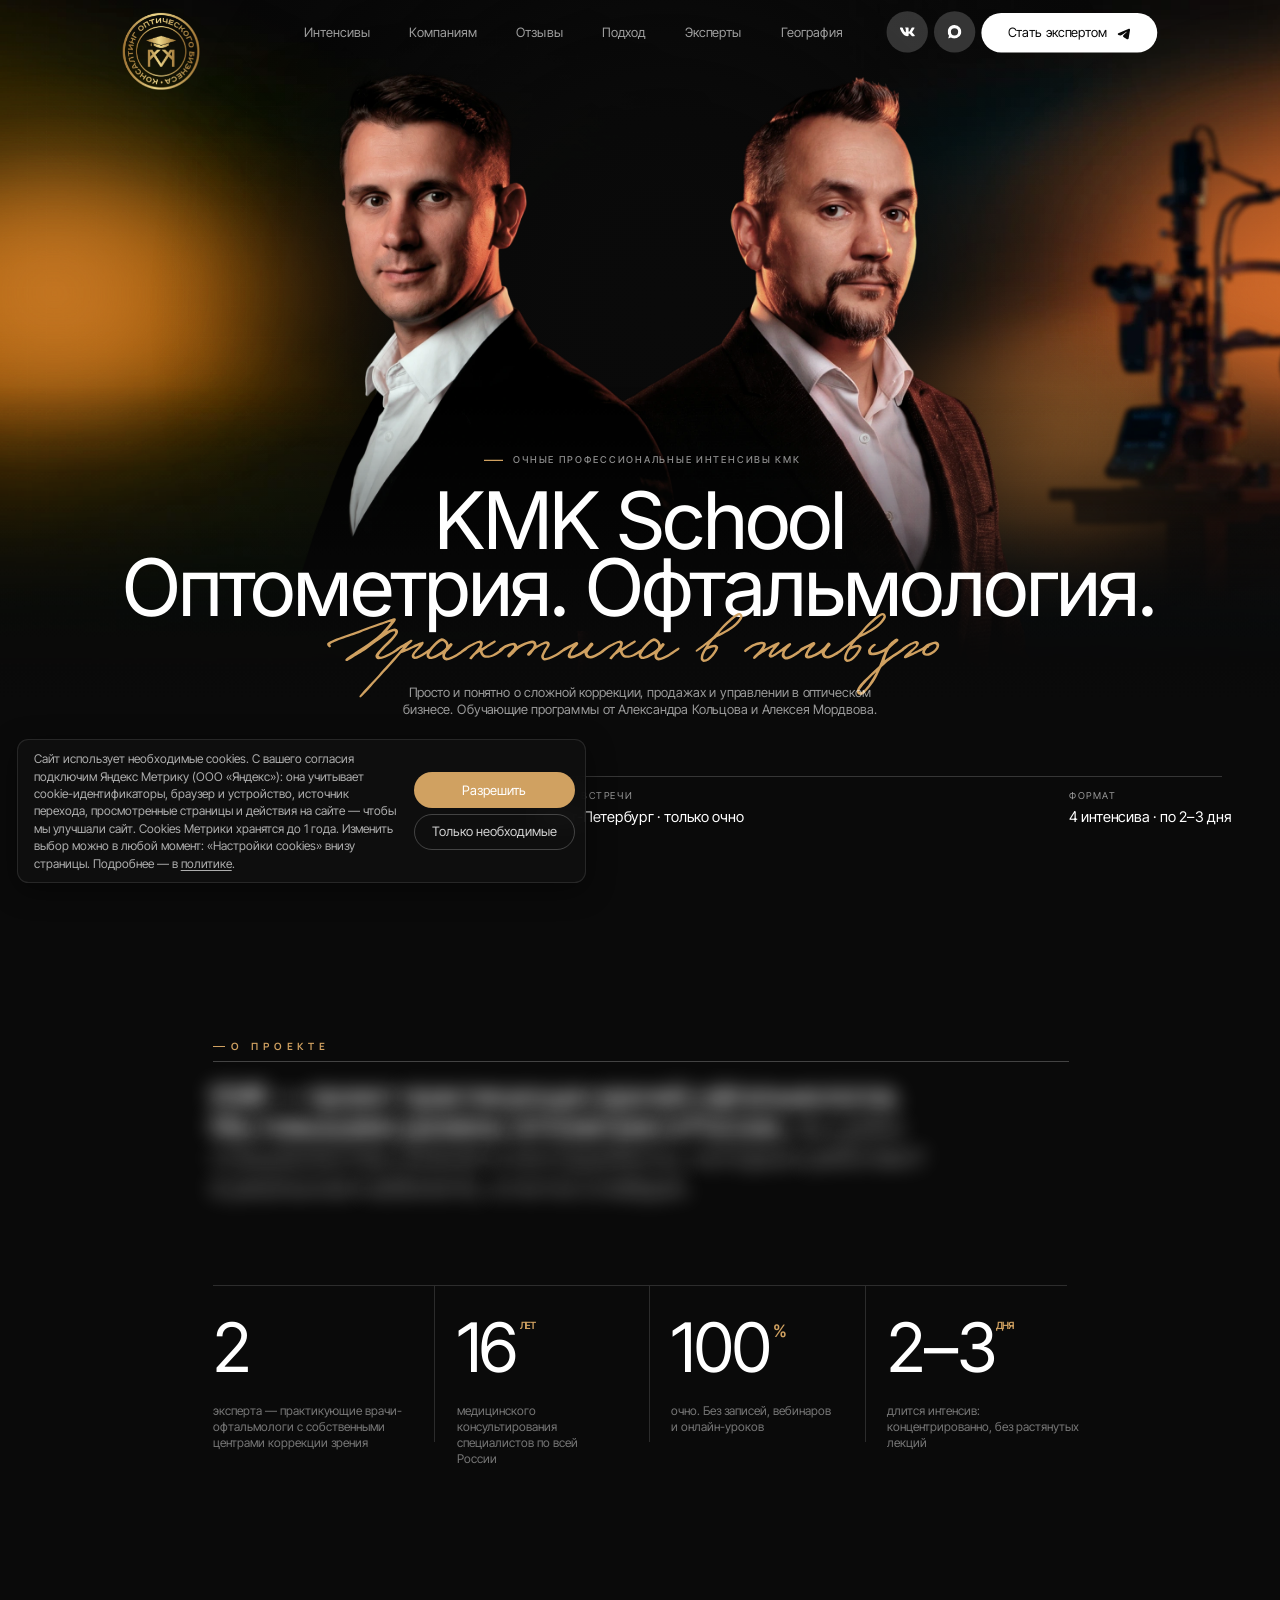
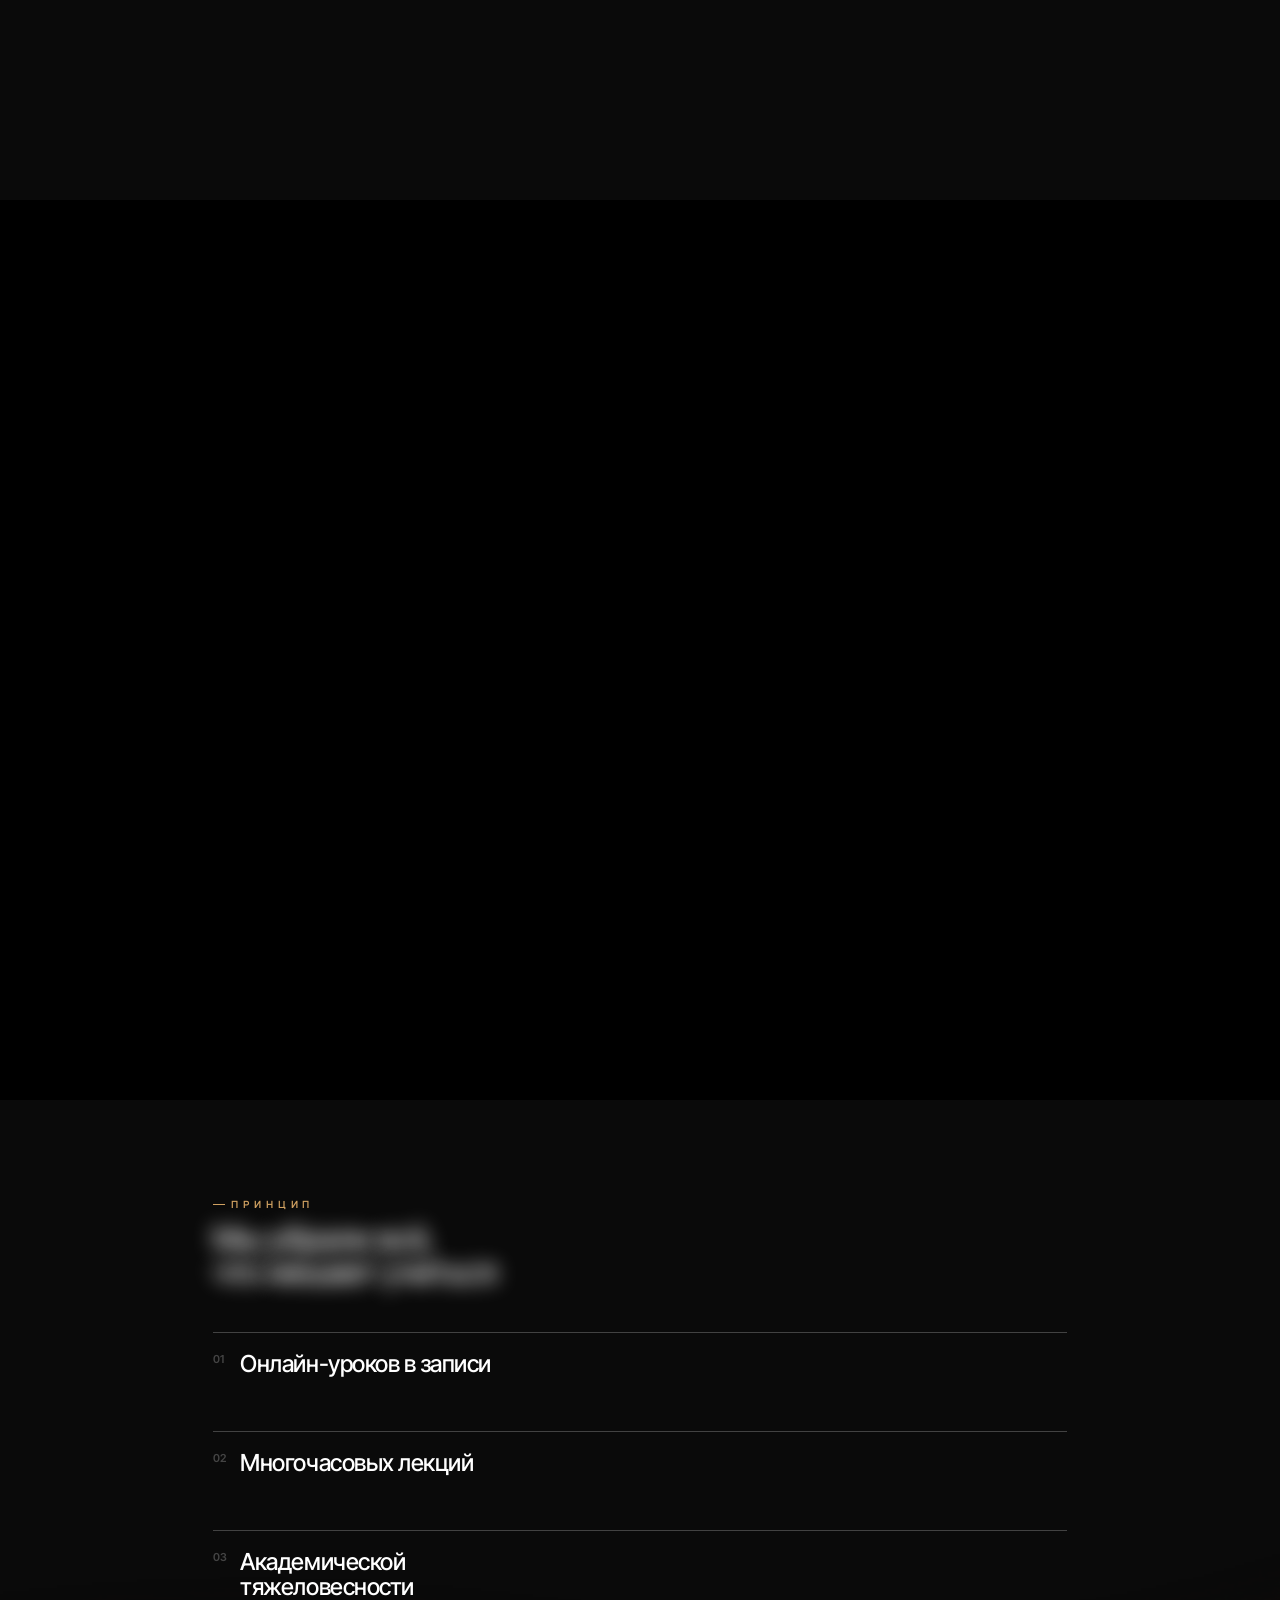
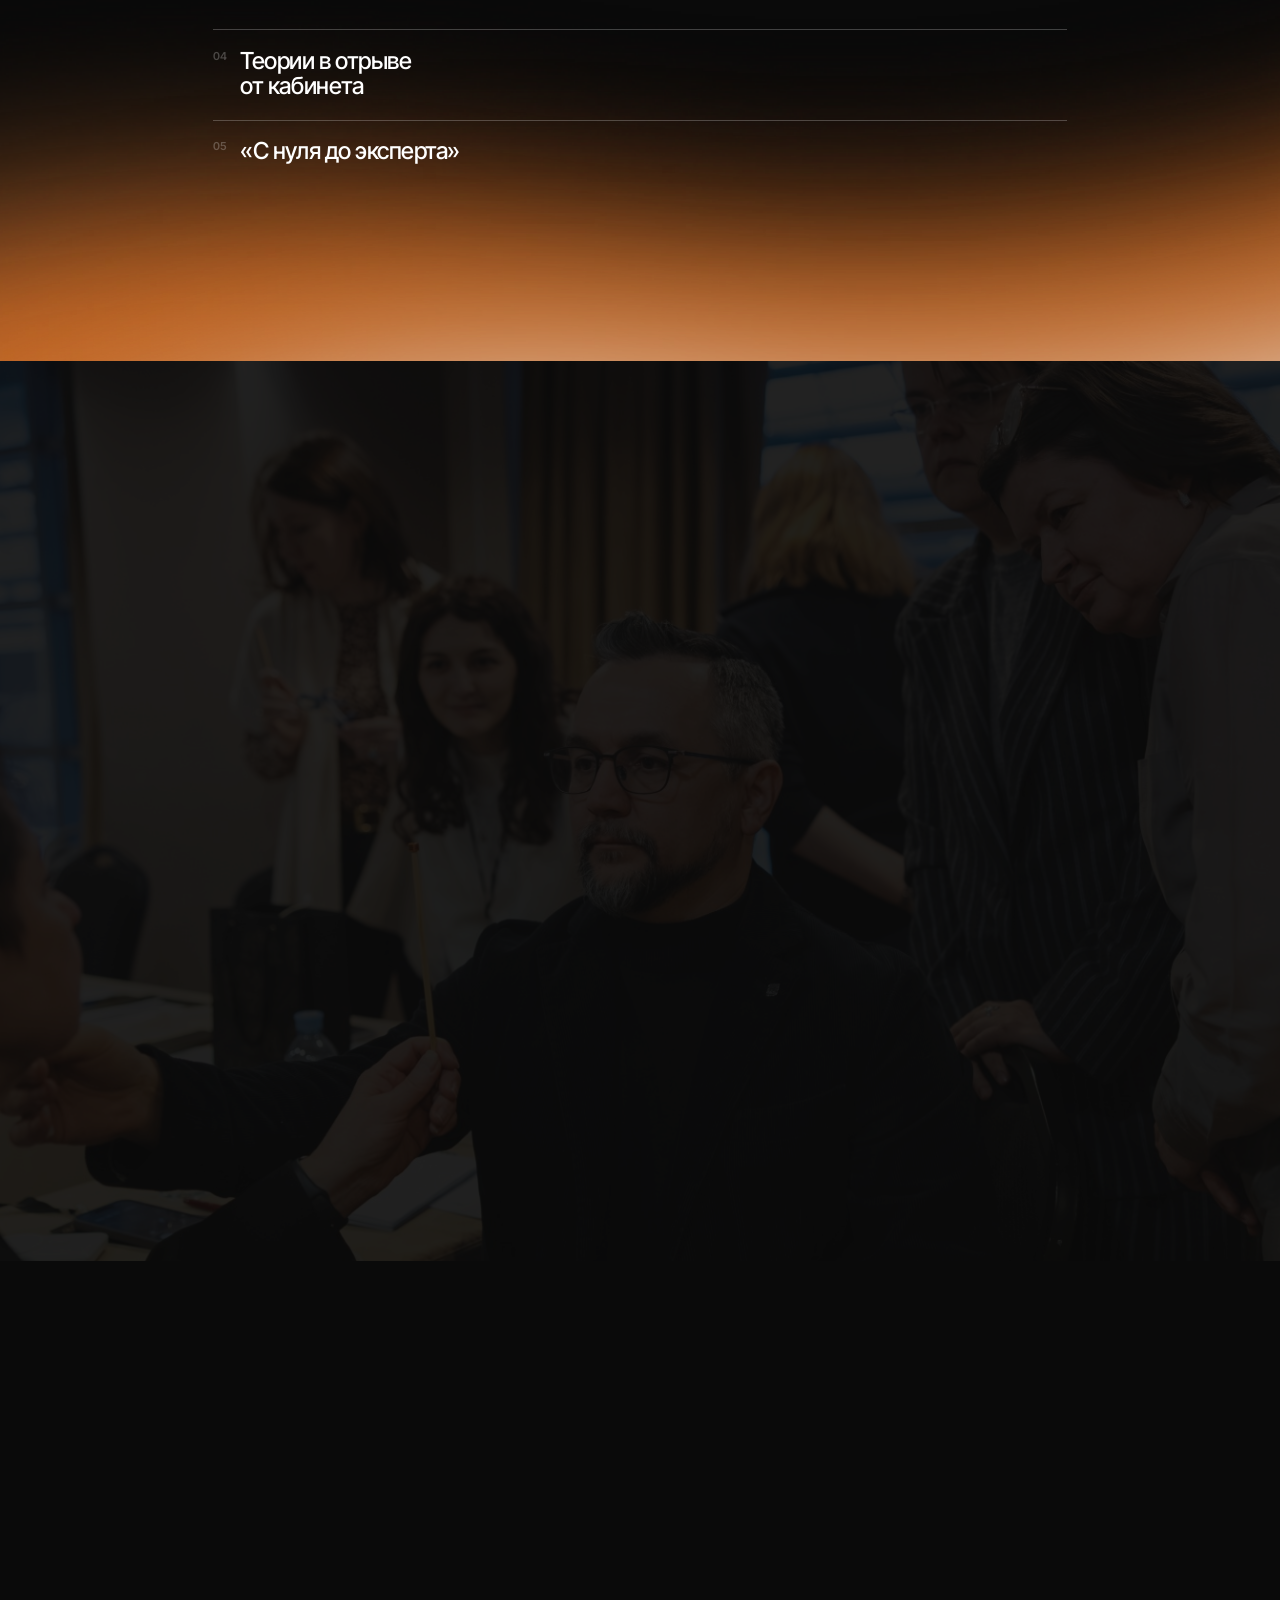
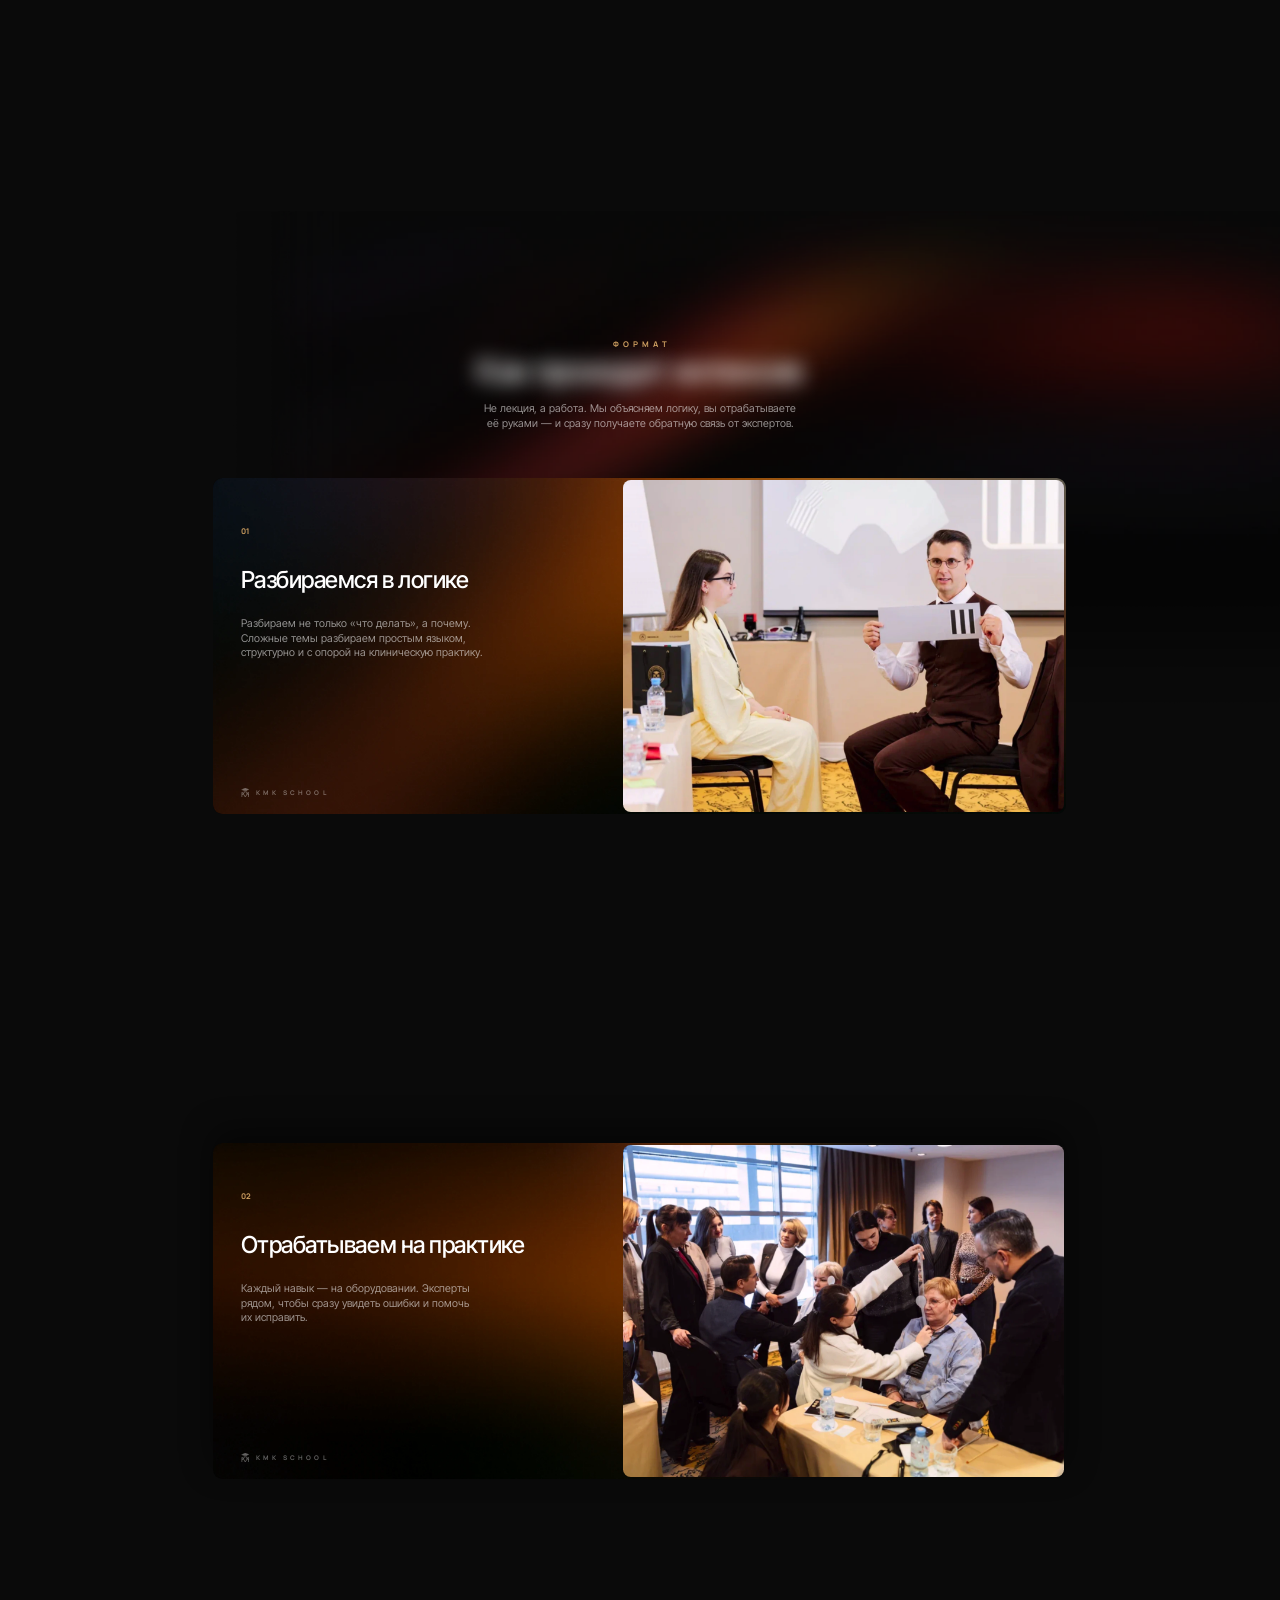
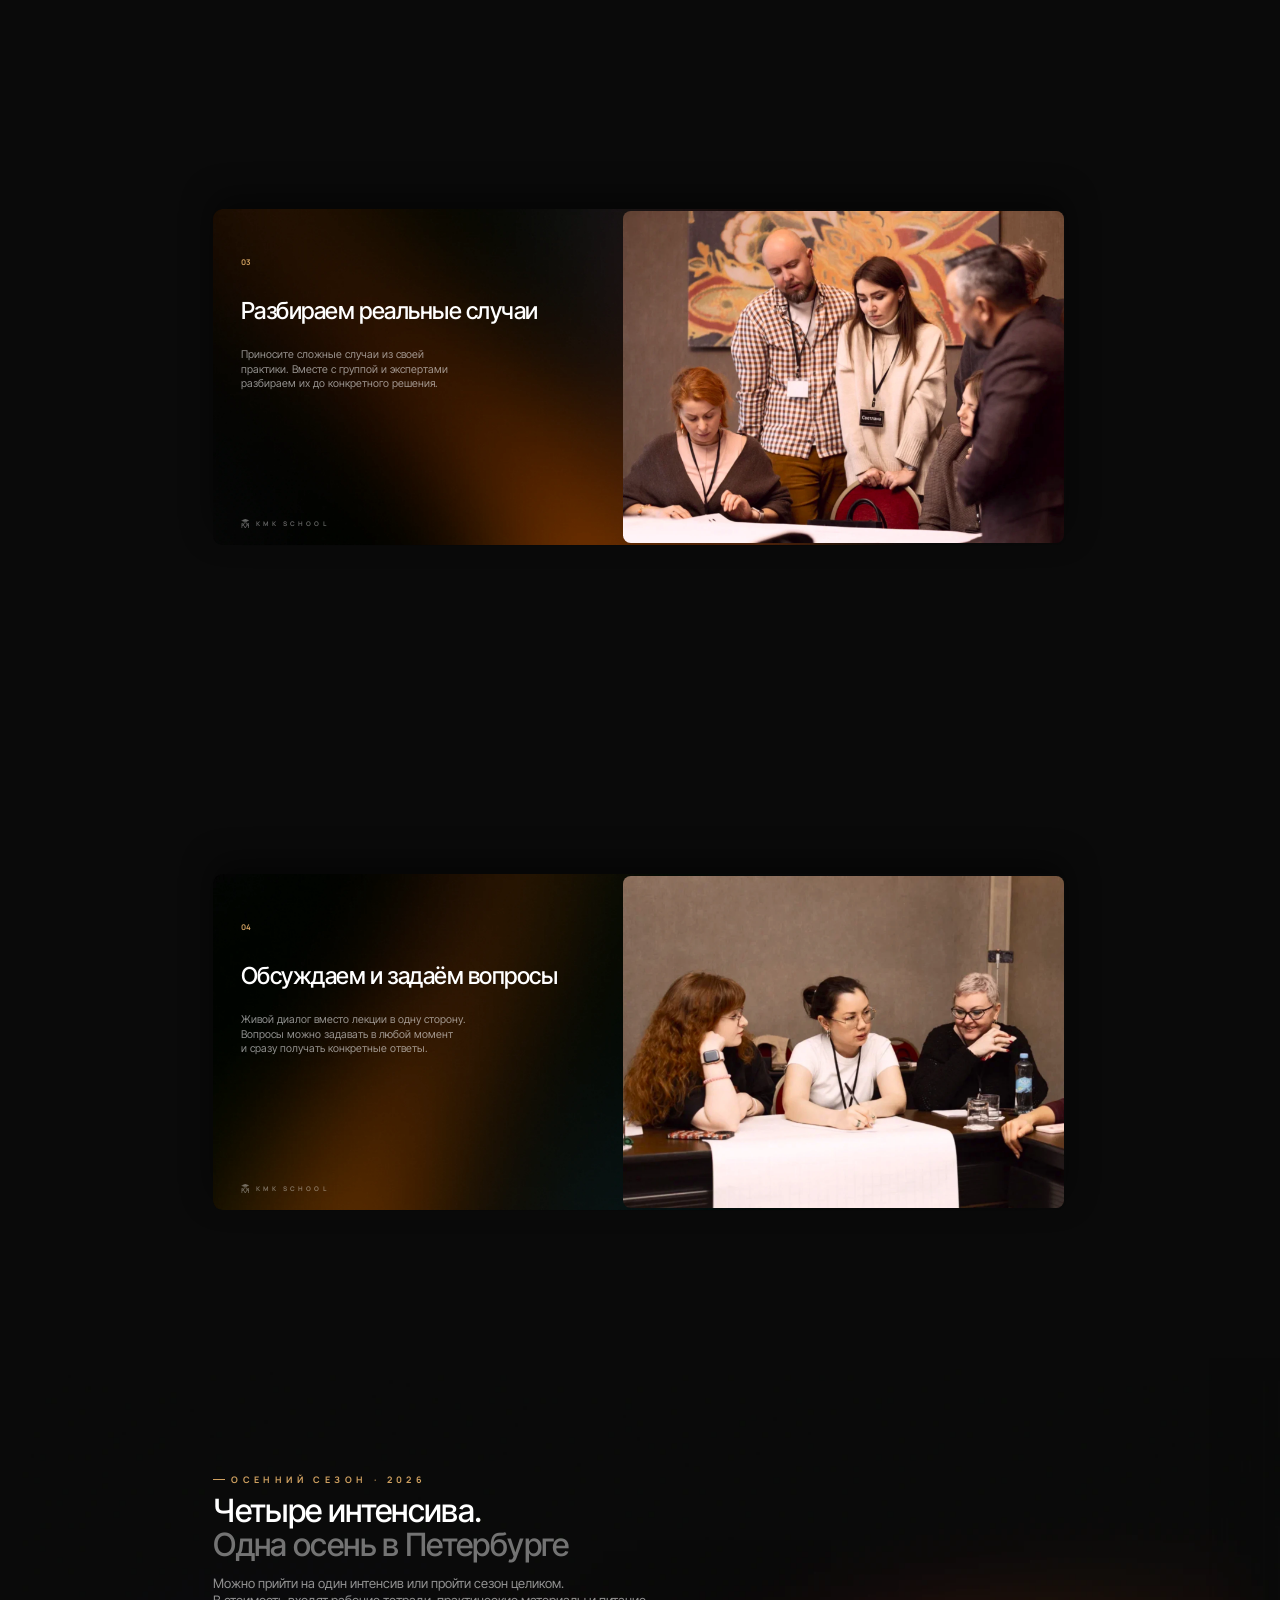
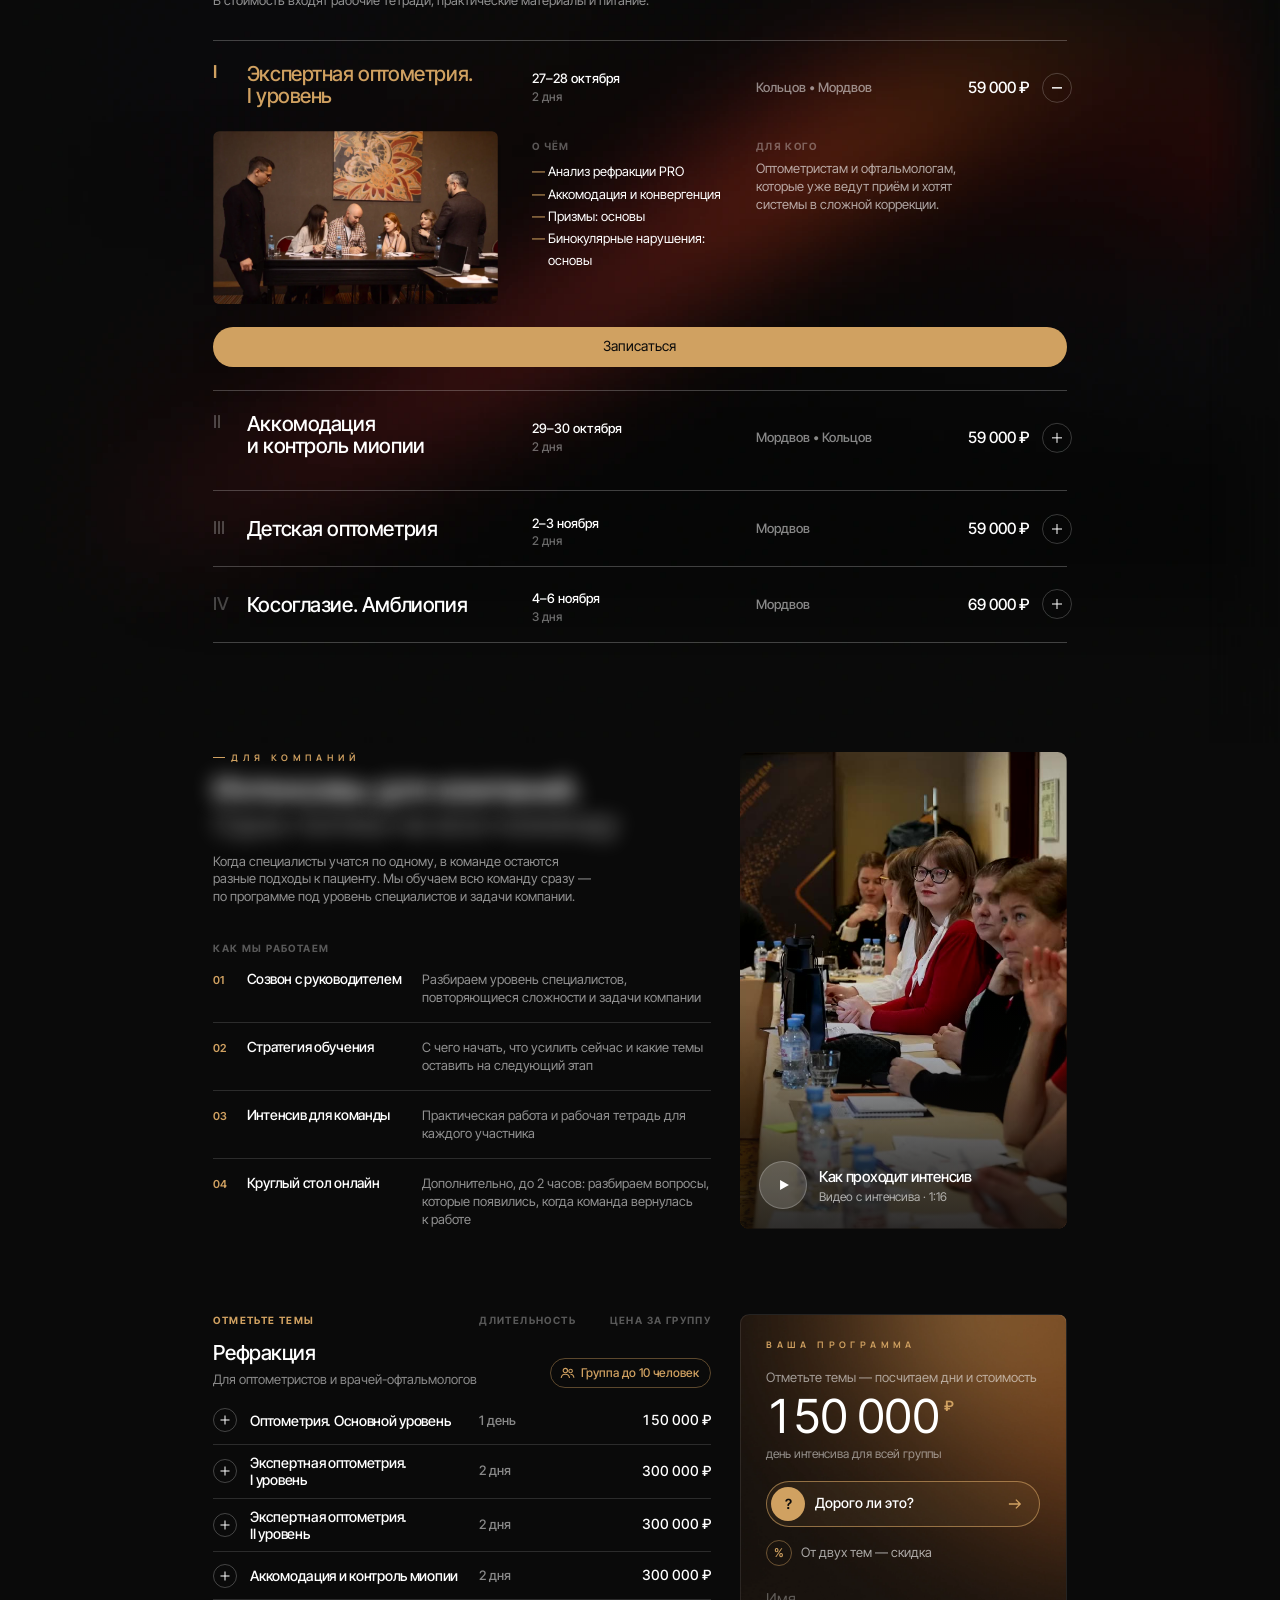
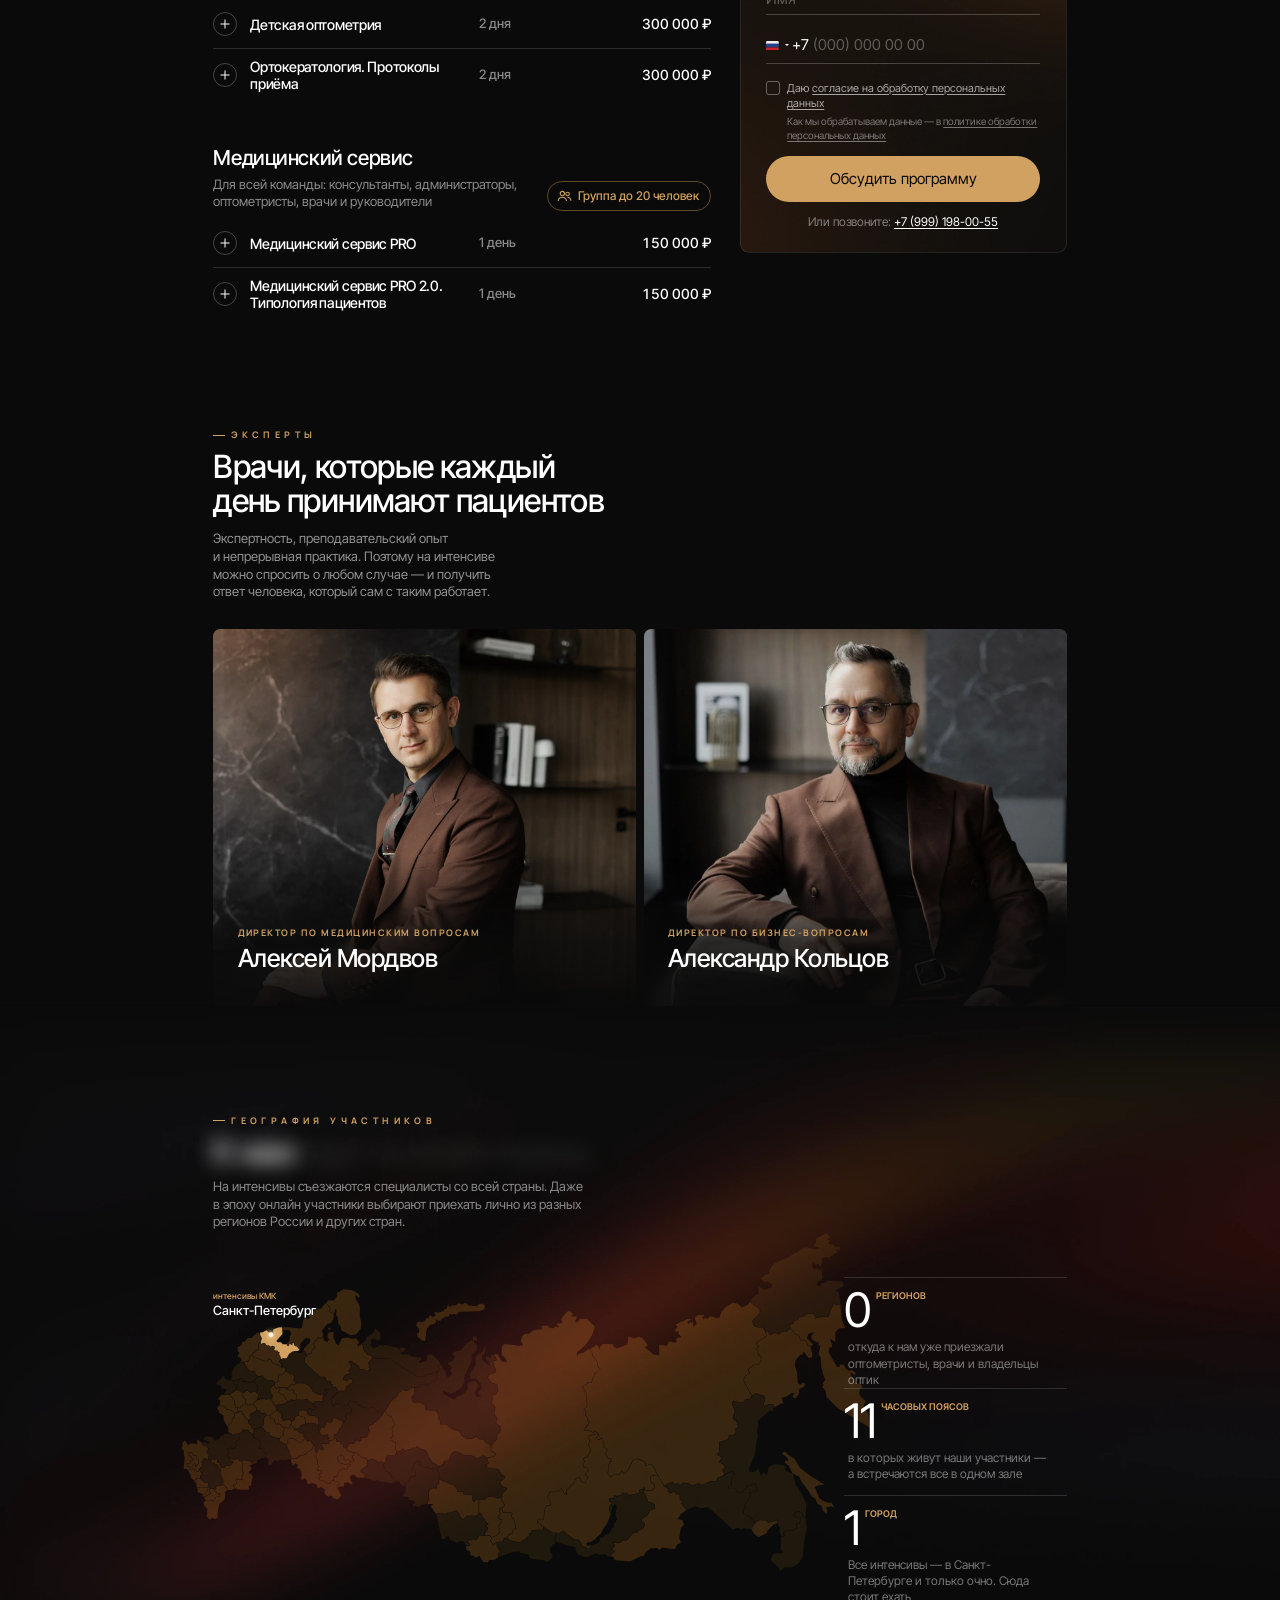
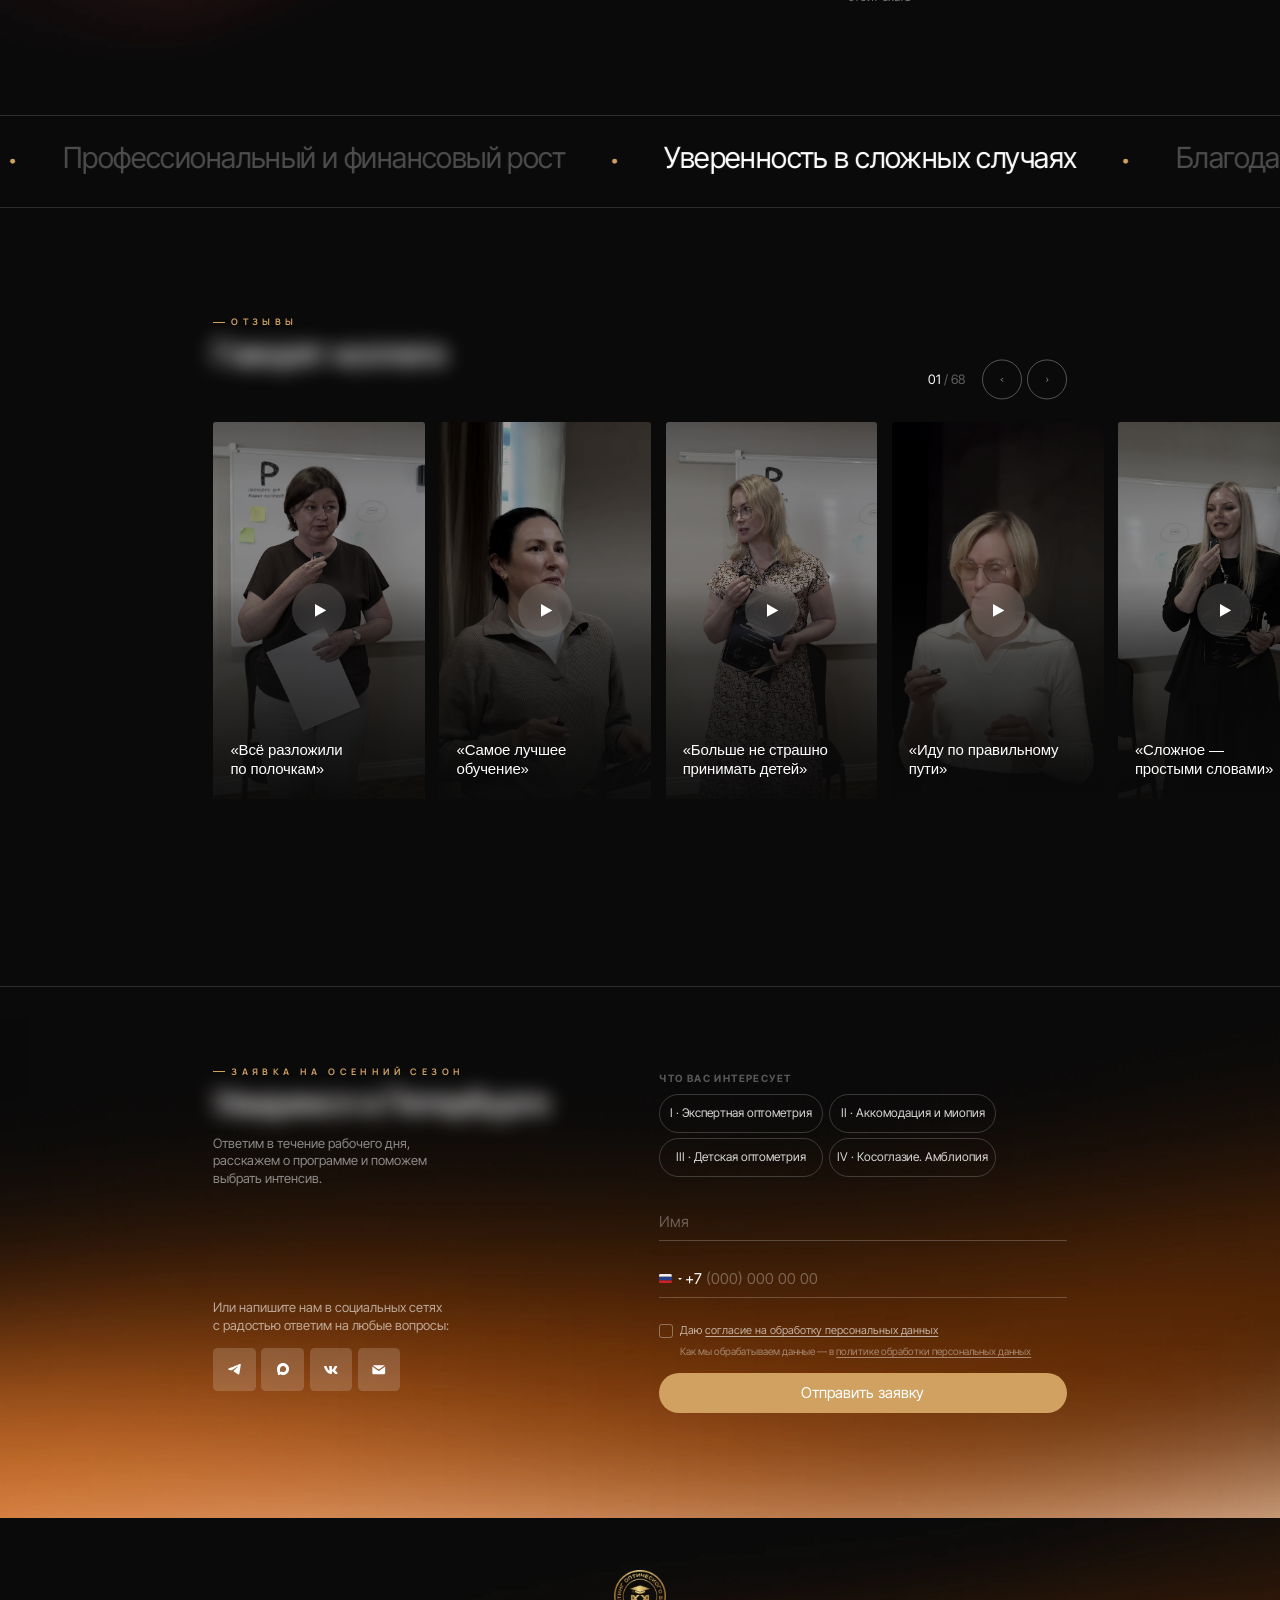
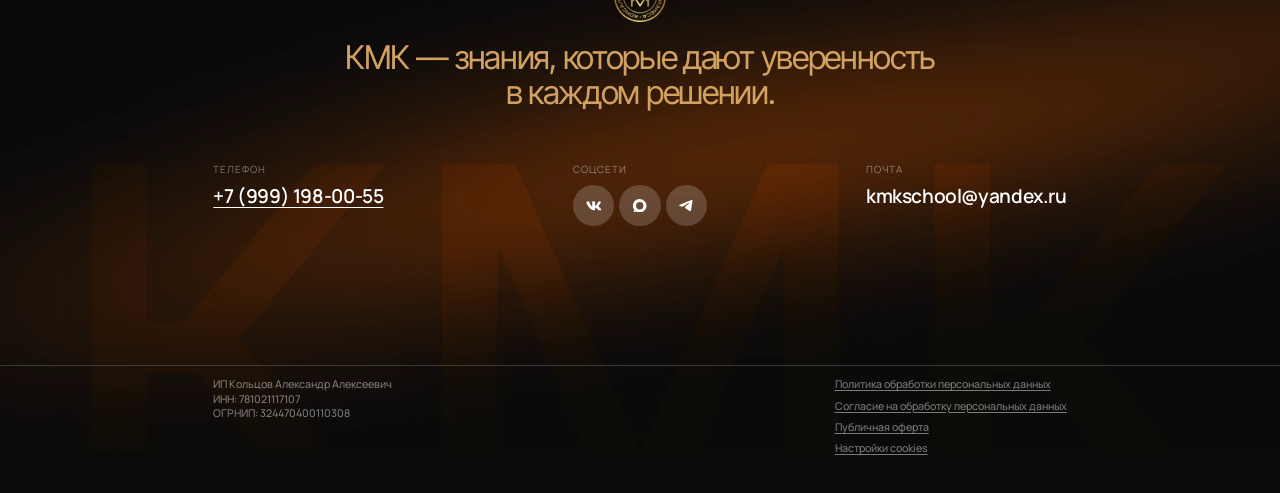
==== commit a5e5b9a6: "Документы о персональных данных: политика, согласие, галочка в формах" ====
--- a/index.html
+++ b/index.html
@@ -38,7 +38,7 @@
 <link rel="icon" href="img/favicon-120.png" type="image/png" sizes="120x120">
 <link rel="apple-touch-icon" href="img/apple-touch-icon.png">
 <link rel="stylesheet" href="fonts/fonts.css">
-<link rel="stylesheet" href="blocks.css?v=b7798427">
+<link rel="stylesheet" href="blocks.css?v=e46b7899">
 <style>
 /* ─────────── кадр «70», все координаты из Figma ─────────── */
 *,*::before,*::after{box-sizing:border-box}
@@ -291,7 +291,7 @@
 }
 
 </style>
-<link rel="stylesheet" href="mobile.css?v=03a26d3f" media="(max-width:900px)">
+<link rel="stylesheet" href="mobile.css?v=f453d104" media="(max-width:900px)">
 </head>
 <body>
 <div class="opening">
@@ -724,7 +724,7 @@
       </figure>
     </div>
 
-    <form class="co-form" action="send.php" method="post" novalidate data-day="150000" data-d2="" data-d3="">
+    <form class="ym-hide-content co-form" action="send.php" method="post" novalidate data-day="150000" data-d2="" data-d3="">
       <input type="hidden" name="src" value="corp">
       <div class="co-list">
         <p class="co-legend" aria-hidden="true"><span>Отметьте темы</span><span>Длительность</span><span>Цена за&nbsp;группу</span></p>
@@ -806,13 +806,17 @@
           <p class="co-sum-n is-empty" aria-live="polite">Отметьте темы — посчитаем дни и&nbsp;стоимость</p>
           <p class="co-total"><b class="co-v">150&nbsp;000</b><sup>₽</sup></p>
           <p class="co-calc" aria-live="polite">день интенсива для&nbsp;всей группы</p>
+          <!-- «Дорого ли это?» — прямо под ценой: вопрос возникает, когда видят цифру. Вторая кнопка сметы — золотой контур
+               во всю ширину (главная «Обсудить программу» — залитая). Открывает окно .cost ниже -->
+          <button class="pill co-cost" type="button" aria-haspopup="dialog" aria-controls="cost" aria-label="Дорого ли это?" data-preview-click><i aria-hidden="true">?</i><span class="co-cost-t">Дорого ли это?</span><span class="pill-ar" aria-hidden="true"><svg viewBox="0 0 16 16"><path d="M1 8h13M9 3l5 5-5 5"/></svg><svg viewBox="0 0 16 16"><path d="M1 8h13M9 3l5 5-5 5"/></svg></span></button>
           <p class="co-sale"><i aria-hidden="true">%</i><span>От&nbsp;двух тем&nbsp;— скидка</span></p>
           <div class="co-fields">
       <label class="ap-f"><input name="f[name]" required autocomplete="name" placeholder=" "><span>Имя</span></label>
       <label class="ap-f ap-tel"><span class="ap-cc"><svg viewBox="0 2.5 18 13" aria-hidden="true"><path fill="#EEE" d="M16 2.5H2a2 2 0 0 0-2 2v2h18v-2a2 2 0 0 0-2-2z"/><path fill="#22408C" d="M0 6.5h18v5H0z"/><path fill="#CE2028" d="M18 13.5a2 2 0 0 1-2 2H2a2 2 0 0 1-2-2v-2h18z"/></svg><i aria-hidden="true"></i><b aria-hidden="true">+7</b><select class="ap-ccsel" aria-label="Код страны"><option value="ru" selected>Россия +7</option><option value="by">Беларусь +375</option><option value="kz">Казахстан +7</option></select></span><input name="f[phone]" type="tel" inputmode="tel" data-cc="+7" required autocomplete="tel-national" placeholder="(000) 000 00 00"><span class="ap-sr">Телефон</span></label>
           </div>
           <label class="ap-hp" aria-hidden="true">Не заполняйте это поле <input name="website" tabindex="-1" autocomplete="off"></label>
-          <label class="ap-agree"><input type="checkbox" name="consent" value="Да"><i aria-hidden="true"></i><span>Даю <a href="docs/soglasie.html" target="_blank">согласие на&nbsp;обработку персональных данных</a></span></label>
+          <label class="ap-agree"><input type="checkbox" name="consent" value="Да" required><i aria-hidden="true"></i><span>Даю <a href="docs/soglasie.html" target="_blank">согласие на&nbsp;обработку персональных данных</a></span></label>
+          <p class="ap-pol">Как мы обрабатываем данные&nbsp;— в&nbsp;<a href="docs/privacy.html" target="_blank">политике обработки персональных данных</a></p>
           <button class="pill co-btn" type="submit"><span data-roll>Обсудить программу</span></button>
           <p class="co-tel">Или позвоните: <a href="tel:+79991980055">+7 (999) 198-00-55</a></p>
           <p class="ap-err co-err" aria-live="assertive">Не получилось отправить заявку. Проверьте интернет и&nbsp;попробуйте ещё раз или напишите нам: <a href="mailto:kmkschool@yandex.ru">kmkschool@yandex.ru</a></p>
@@ -1003,7 +1007,7 @@
       </div>
     </div>
 
-    <form class="ap-form" action="send.php" method="post" novalidate>
+    <form class="ym-hide-content ap-form" action="send.php" method="post" novalidate>
       <fieldset class="ap-pick ap-int">
         <legend>Что вас интересует</legend>
         <label><input type="checkbox" name="i[]" value="Экспертная оптометрия. I уровень"><span>I · Экспертная оптометрия</span></label>
@@ -1015,7 +1019,8 @@
       <label class="ap-f"><input name="f[name]" required autocomplete="name" placeholder=" "><span>Имя</span></label>
       <label class="ap-f ap-tel"><span class="ap-cc"><svg viewBox="0 2.5 18 13" aria-hidden="true"><path fill="#EEE" d="M16 2.5H2a2 2 0 0 0-2 2v2h18v-2a2 2 0 0 0-2-2z"/><path fill="#22408C" d="M0 6.5h18v5H0z"/><path fill="#CE2028" d="M18 13.5a2 2 0 0 1-2 2H2a2 2 0 0 1-2-2v-2h18z"/></svg><i aria-hidden="true"></i><b aria-hidden="true">+7</b><select class="ap-ccsel" aria-label="Код страны"><option value="ru" selected>Россия +7</option><option value="by">Беларусь +375</option><option value="kz">Казахстан +7</option></select></span><input name="f[phone]" type="tel" inputmode="tel" data-cc="+7" required autocomplete="tel-national" placeholder="(000) 000 00 00"><span class="ap-sr">Телефон</span></label>
       <div class="ap-send">
-        <label class="ap-agree"><input type="checkbox" name="consent" value="Да"><i aria-hidden="true"></i><span>Даю <a href="docs/soglasie.html" target="_blank">согласие на&nbsp;обработку персональных данных</a></span></label>
+        <label class="ap-agree"><input type="checkbox" name="consent" value="Да" required><i aria-hidden="true"></i><span>Даю <a href="docs/soglasie.html" target="_blank">согласие на&nbsp;обработку персональных данных</a></span></label>
+          <p class="ap-pol">Как мы обрабатываем данные&nbsp;— в&nbsp;<a href="docs/privacy.html" target="_blank">политике обработки персональных данных</a></p>
         <button class="ap-btn" type="submit"><span data-roll>Отправить заявку</span></button>
       </div>
       <div class="ap-ok" aria-live="polite"><b>Спасибо, заявка у&nbsp;нас.</b><p>Скоро свяжемся и&nbsp;расскажем подробности.</p></div>
@@ -1037,7 +1042,7 @@
       <p>ИП Кольцов Александр Алексеевич</p>
       <p>ИНН: 781021117107</p>
       <p>ОГРНИП: 324470400110308</p>
-      <p class="ft-m-docs"><a href="docs/privacy.html" target="_blank">Политика конфиденциальности</a><br><a href="docs/oferta.html" target="_blank">Публичная оферта</a></p>
+      <p class="ft-m-docs"><a href="docs/privacy.html" target="_blank">Политика обработки персональных данных</a><br><a href="docs/soglasie.html" target="_blank">Согласие на&nbsp;обработку персональных данных</a><br><a href="docs/oferta.html" target="_blank">Публичная оферта</a><br><a href="#cookies" data-ck-open>Настройки cookies</a></p>
     </div>
   </div>
 </footer>
@@ -1047,13 +1052,113 @@
   <button class="reel-close kv-close" type="button" aria-label="Закрыть">×</button>
 </div>
 
-
-<div class="ck" role="region" aria-label="Уведомление о cookies" hidden><p>Мы используем cookies и&nbsp;Яндекс&nbsp;Метрику, чтобы сайт работал удобнее. Подробнее — в&nbsp;<a href="docs/privacy.html" target="_blank">политике конфиденциальности</a>.</p><button class="ck-ok" type="button">Хорошо</button></div>
+<!-- ═════════ Окно «Дорого ли это?» ═════════
+     Открывает кнопка под ценой в смете «Для компаний» и ссылка …/#dorogo. Лист выезжает снизу поверх страницы,
+     страница под ним стоит — закрыли, и посетитель там же, где был. Разделы одной сеткой: слева номер, заголовок
+     и одна фраза, справа цифры и схема. Цена дня и цена на человека — из раздела «Для компаний» (render.js costPrep).
+     Фото грузятся, когда смета подъезжает к экрану (blocks.js) -->
+<div class="cost" id="cost" role="dialog" aria-modal="true" aria-labelledby="cost-h">
+  <div class="cost-dim" data-cost-x></div>
+  <div class="cost-sheet">
+    <button class="cost-x" type="button" data-cost-x aria-label="Закрыть"></button>
+    <div class="cost-sc" tabindex="-1">
+      <img class="cost-glow" data-src="img/in/glow.webp?v=3" alt="" aria-hidden="true">
+      <div class="cost-in">
+        <header class="cost-head">
+          <div class="cost-hl">
+            <p class="in-ey"><i></i>Корпоративный интенсив</p>
+            <h2 class="cost-h" id="cost-h">Дорого ли это?</h2>
+            <p class="cost-lead">Разберём на&nbsp;цифрах: во&nbsp;что обходится день интенсива, что он&nbsp;даёт бизнесу и&nbsp;что остаётся в&nbsp;команде после обучения.</p>
+          </div>
+          <!-- на ПК — обложка во всю ширину листа (кадр из оригинала 9P9A1115, 1920/3200), на телефоне — прежний вертикальный кадр -->
+          <figure class="cost-ph"><picture><source media="(min-width:901px)" data-srcset="img/co/cost-cover-1920.webp?v=1 1920w, img/co/cost-cover.webp?v=1 3200w" sizes="100vw"><img data-src="img/co/team.webp?v=1" alt="Александр Кольцов и&nbsp;Алексей Мордвов за&nbsp;рабочим обсуждением" decoding="async"></picture></figure>
+        </header>
+
+        <section class="cost-sec cost-price" data-cr aria-labelledby="cost-s1">
+          <div class="cost-sl"><span class="cost-n">01</span><h3 id="cost-s1">Стоимость</h3><p>Цена — за&nbsp;день работы со&nbsp;всей группой, а&nbsp;не&nbsp;за&nbsp;место в&nbsp;зале.</p></div>
+          <div class="cost-sr">
+            <div class="cost-figs">
+              <div class="cost-fig"><small>Вся группа</small><b><span>150&nbsp;000</span><sup>₽</sup></b><p>за&nbsp;день интенсива</p></div>
+              <div class="cost-fig"><small>Рефракция</small><b><em>от</em><span>15&nbsp;000</span><sup>₽</sup></b><p>на&nbsp;человека в&nbsp;день · группа до&nbsp;10&nbsp;человек</p></div>
+              <div class="cost-fig"><small>Медицинский сервис</small><b><em>от</em><span>7&nbsp;500</span><sup>₽</sup></b><p>на&nbsp;человека в&nbsp;день · группа до&nbsp;20&nbsp;человек</p></div>
+            </div>
+            <p class="cost-chip"><svg viewBox="0 0 32 32" aria-hidden="true"><path d="M2 12.5L16 6.5l14 6-14 6z"/><path d="M8.5 15.3v5.9c2.3 2.2 4.8 3.3 7.5 3.3s5.2-1.1 7.5-3.3v-5.9"/><path d="M28 13.4v7.1"/></svg>Инвестиция в&nbsp;компетенции команды</p>
+          </div>
+        </section>
+
+        <section class="cost-sec cost-grow" data-cr aria-labelledby="cost-s2">
+          <div class="cost-sl"><span class="cost-n">02</span><h3 id="cost-s2">Опыт КМК с&nbsp;партнёрами</h3><p>Насколько вырастет результат, зависит от&nbsp;того, с&nbsp;какого уровня стартует команда.</p></div>
+          <div class="cost-sr">
+            <div class="cost-g" style="--w:15.0%;--i:0">
+              <b class="cost-gn"><em>~</em><span class="cost-num"><span data-to="30">30</span><span class="cost-ghost" aria-hidden="true">30</span></span><sup>%</sup></b>
+              <div class="cost-gt"><strong>Высокий стартовый уровень</strong><p>Потенциал дополнительного роста</p></div>
+              <i class="cost-bar" aria-hidden="true"><i></i></i>
+            </div>
+            <div class="cost-g" style="--w:100.0%;--i:1">
+              <b class="cost-gn"><em class="is-w">до</em><span class="cost-num"><span data-to="200">200</span><span class="cost-ghost" aria-hidden="true">200</span></span><sup>%</sup></b>
+              <div class="cost-gt"><strong>Невысокий стартовый уровень</strong><p>При грамотном внедрении инструментов</p></div>
+              <i class="cost-bar" aria-hidden="true"><i></i></i>
+            </div>
+            <p class="cost-note"><i aria-hidden="true">i</i><span>Показатели основаны на&nbsp;опыте работы с&nbsp;партнёрами и&nbsp;не&nbsp;являются гарантией результата.</span></p>
+          </div>
+        </section>
+
+        <section class="cost-sec cost-fin" data-cr aria-labelledby="cost-s3">
+          <div class="cost-sl"><span class="cost-n">03</span><h3 id="cost-s3">Финансовый результат</h3><p>Интенсив помогает увеличить выручку за&nbsp;счёт более сложных и&nbsp;высокомаржинальных заказов.</p></div>
+          <div class="cost-sr">
+            <ul class="cost-ms">
+              <li class="cost-m" style="--i:0"><svg viewBox="0 0 32 32" aria-hidden="true"><path d="M4 27.5h24"/><path d="M7.5 27.5v-5M13 27.5v-8.5M18.5 27.5V16M24 27.5V12"/><path d="M6 15.5l6.5-5.5 4 3L25 5.5"/><path d="M20.5 5.5H25V10"/></svg><b>Средний чек</b><p>Линзы и&nbsp;оправы</p></li>
+              <li class="cost-m" style="--i:1"><svg viewBox="0 0 32 32" aria-hidden="true"><circle cx="15" cy="17" r="11"/><circle cx="15" cy="17" r="6.5"/><circle cx="15" cy="17" r="2"/><path d="M15 17L26.5 5.5"/><path d="M22.5 5.5h4v4"/></svg><b>Конверсия</b><p>Общая и&nbsp;кабинета</p></li>
+              <li class="cost-m" style="--i:2"><svg viewBox="0 0 32 32" aria-hidden="true"><path d="M26 13.5A10.5 10.5 0 0 0 7.2 9.4"/><path d="M6.5 4.5v5h5"/><path d="M6 18.5a10.5 10.5 0 0 0 18.8 4.1"/><path d="M25.5 27.5v-5h-5"/></svg><b>Возвращаемость</b><p>Повторные обращения</p></li>
+              <li class="cost-m" style="--i:3"><svg viewBox="0 0 32 32" aria-hidden="true"><path d="M4 8.5A3 3 0 0 1 7 5.5h12a3 3 0 0 1 3 3v6.5a3 3 0 0 1-3 3h-7.5L6.5 22v-4h-.1A3 3 0 0 1 4 15z"/><path d="M25.5 11h.5a2.5 2.5 0 0 1 2.5 2.5v6.5A2.5 2.5 0 0 1 26 22.5h-.5v4l-5-4h-6"/></svg><b>Рекомендации</b><p>Рост «сарафанного радио»</p></li>
+            </ul>
+            <div class="cost-wide"><svg viewBox="0 0 32 32" aria-hidden="true"><rect x="2.5" y="12" width="11.5" height="9" rx="4.5"/><rect x="18" y="12" width="11.5" height="9" rx="4.5"/><path d="M14 15.3c1.3-1.1 2.7-1.1 4 0"/><path d="M2.5 15.5L1.5 10.5M29.5 15.5l1-5"/></svg><b>Сложные заказы</b><p>Больше возможностей для&nbsp;экспертной коррекции</p></div>
+          </div>
+        </section>
+
+        <section class="cost-sec cost-team" data-cr aria-labelledby="cost-s4">
+          <div class="cost-sl"><span class="cost-n">04</span><h3 id="cost-s4">Стратегические преимущества и&nbsp;развитие команды</h3><p>Интенсив — это не&nbsp;только про продажи. Это развитие бизнеса и&nbsp;команды на&nbsp;долгосрочную перспективу.</p></div>
+          <div class="cost-sr">
+            <p class="cost-cap">Для бизнеса</p>
+            <ol class="cost-path">
+              <li class="cost-p" style="--k:3;--i:0"><i aria-hidden="true"></i><span>01</span><b>Экспертные компетенции команды</b></li>
+              <li class="cost-p" style="--k:2;--i:1"><i aria-hidden="true"></i><span>02</span><b>Новый уровень приёма и&nbsp;коррекции</b></li>
+              <li class="cost-p" style="--k:1;--i:2"><i aria-hidden="true"></i><span>03</span><b>Статус центра коррекции зрения</b></li>
+              <li class="cost-p" style="--k:0;--i:3"><i aria-hidden="true"></i><span>04</span><b>Конкурентное преимущество и&nbsp;доверие клиентов</b></li>
+            </ol>
+            <p class="cost-cap cost-cap2">Для команды</p>
+            <ul class="cost-tm">
+              <li style="--i:0"><svg viewBox="0 0 32 32" aria-hidden="true"><path d="M10 4.5h12v7a6 6 0 0 1-12 0z"/><path d="M10 7H5.5v1.5a4.5 4.5 0 0 0 4.7 4.5M22 7h4.5v1.5a4.5 4.5 0 0 1-4.7 4.5"/><path d="M16 17.5v4.5"/><path d="M11 27.5h10l-1.2-5.5h-7.6z"/></svg><b>Мотивация</b><p>Профессиональный рост и&nbsp;профилактика выгорания</p></li>
+              <li style="--i:1"><svg viewBox="0 0 32 32" aria-hidden="true"><circle cx="16" cy="10" r="4.2"/><path d="M8.3 26c.4-4.7 3.4-7.8 7.7-7.8s7.3 3.1 7.7 7.8"/><circle cx="6.8" cy="13" r="3"/><path d="M1.8 24.5c.3-3.4 2.2-5.8 5-6.1"/><circle cx="25.2" cy="13" r="3"/><path d="M30.2 24.5c-.3-3.4-2.2-5.8-5-6.1"/></svg><b>Удержание</b><p>Возможность развиваться внутри компании</p></li>
+              <li style="--i:2"><svg viewBox="0 0 32 32" aria-hidden="true"><path d="M16 3.8l3.7 7.6 8.3 1.2-6 5.9 1.4 8.3L16 22.9l-7.4 3.9 1.4-8.3-6-5.9 8.3-1.2z"/></svg><b>Привлечение</b><p>Имидж привлекательного работодателя</p></li>
+            </ul>
+          </div>
+        </section>
+
+        <section class="cost-end" data-cr aria-labelledby="cost-s5">
+          <!-- на ПК — Кольцов и Мордвов за разговором во всю ширину листа (оригинал 9P9A1078), на телефоне — команда за столом -->
+          <figure class="cost-eph" aria-hidden="true"><picture><source media="(min-width:901px)" data-srcset="img/co/cost-end-1920.webp?v=2 1920w, img/co/cost-end.webp?v=2 3200w" sizes="100vw"><img data-src="img/co/cost-team.webp?v=1" alt="" decoding="async"></picture></figure>
+          <div class="cost-et">
+            <h3 id="cost-s5">Интенсив заканчивается.<br><span>Новые компетенции остаются в&nbsp;команде.</span></h3>
+            <p>Знания и&nbsp;подходы продолжают работать после обучения — помогают компании развивать экспертность и&nbsp;коммерческий результат.</p>
+            <div class="cost-act">
+              <button class="pill co-btn cost-go" type="button"><span data-roll>Обсудить программу</span></button>
+              <button class="cost-back" type="button" data-cost-x>Вернуться к&nbsp;расчёту</button>
+            </div>
+          </div>
+        </section>
+      </div>
+    </div>
+  </div>
+</div>
+
+
+<div class="ck" role="region" aria-label="Настройки cookies" hidden><p>Сайт использует необходимые cookies. С&nbsp;вашего согласия подключим Яндекс&nbsp;Метрику (ООО&nbsp;«Яндекс»): она учитывает cookie-идентификаторы, браузер и&nbsp;устройство, источник перехода, просмотренные страницы и&nbsp;действия на&nbsp;сайте&nbsp;— чтобы мы улучшали сайт. Cookies Метрики хранятся до&nbsp;1&nbsp;года. Изменить выбор можно в&nbsp;любой момент: «Настройки cookies» внизу страницы. Подробнее&nbsp;— в&nbsp;<a href="docs/privacy.html#s6" target="_blank">политике</a>.</p><div class="ck-btns"><button class="ck-ok" type="button" data-ck="all">Разрешить</button><button class="ck-no" type="button" data-ck="need">Только необходимые</button></div></div>
 <!-- телефон: итог программы «Для компаний» внизу экрана, пока листают темы и смета ещё ниже (blocks.js) -->
 <div class="co-bar" role="region" aria-label="Ваша программа"><p><b class="co-bar-v"></b><span class="co-bar-n"></span></p><button class="co-bar-go" type="button">К&nbsp;заявке</button></div>
 <script src="smooth-scroll.js?v=850f2b6e"></script>
 <script src="reel.js?v=60a73c42"></script>
 <script src="ui.js?v=9e04362b"></script>
-<script src="blocks.js?v=254d9836"></script>
+<script src="blocks.js?v=17ebce65"></script>
 </body>
 </html>
--- a/fonts/fonts.css
+++ b/fonts/fonts.css
@@ -0,0 +1,388 @@
+/* Шрифты лежат на своём сервере (не Google): быстрее и без передачи IP посетителей за границу */
+/* cyrillic-ext */
+@font-face {
+  font-family: 'Inter';
+  font-style: normal;
+  font-weight: 300;
+  font-display: swap;
+  src: url(Inter-cyrillic-ext-0.woff2) format('woff2');
+  unicode-range: U+0460-052F, U+1C80-1C8A, U+20B4, U+2DE0-2DFF, U+A640-A69F, U+FE2E-FE2F;
+}
+/* cyrillic */
+@font-face {
+  font-family: 'Inter';
+  font-style: normal;
+  font-weight: 300;
+  font-display: swap;
+  src: url(Inter-cyrillic-1.woff2) format('woff2');
+  unicode-range: U+0301, U+0400-045F, U+0490-0491, U+04B0-04B1, U+2116;
+}
+/* latin-ext */
+@font-face {
+  font-family: 'Inter';
+  font-style: normal;
+  font-weight: 300;
+  font-display: swap;
+  src: url(Inter-latin-ext-2.woff2) format('woff2');
+  unicode-range: U+0100-02BA, U+02BD-02C5, U+02C7-02CC, U+02CE-02D7, U+02DD-02FF, U+0304, U+0308, U+0329, U+1D00-1DBF, U+1E00-1E9F, U+1EF2-1EFF, U+2020, U+20A0-20AB, U+20AD-20C0, U+2113, U+2C60-2C7F, U+A720-A7FF;
+}
+/* latin */
+@font-face {
+  font-family: 'Inter';
+  font-style: normal;
+  font-weight: 300;
+  font-display: swap;
+  src: url(Inter-latin-3.woff2) format('woff2');
+  unicode-range: U+0000-00FF, U+0131, U+0152-0153, U+02BB-02BC, U+02C6, U+02DA, U+02DC, U+0304, U+0308, U+0329, U+2000-206F, U+20AC, U+2122, U+2191, U+2193, U+2212, U+2215, U+FEFF, U+FFFD;
+}
+/* cyrillic-ext */
+@font-face {
+  font-family: 'Inter';
+  font-style: normal;
+  font-weight: 400;
+  font-display: swap;
+  src: url(Inter-cyrillic-ext-0.woff2) format('woff2');
+  unicode-range: U+0460-052F, U+1C80-1C8A, U+20B4, U+2DE0-2DFF, U+A640-A69F, U+FE2E-FE2F;
+}
+/* cyrillic */
+@font-face {
+  font-family: 'Inter';
+  font-style: normal;
+  font-weight: 400;
+  font-display: swap;
+  src: url(Inter-cyrillic-1.woff2) format('woff2');
+  unicode-range: U+0301, U+0400-045F, U+0490-0491, U+04B0-04B1, U+2116;
+}
+/* latin-ext */
+@font-face {
+  font-family: 'Inter';
+  font-style: normal;
+  font-weight: 400;
+  font-display: swap;
+  src: url(Inter-latin-ext-2.woff2) format('woff2');
+  unicode-range: U+0100-02BA, U+02BD-02C5, U+02C7-02CC, U+02CE-02D7, U+02DD-02FF, U+0304, U+0308, U+0329, U+1D00-1DBF, U+1E00-1E9F, U+1EF2-1EFF, U+2020, U+20A0-20AB, U+20AD-20C0, U+2113, U+2C60-2C7F, U+A720-A7FF;
+}
+/* latin */
+@font-face {
+  font-family: 'Inter';
+  font-style: normal;
+  font-weight: 400;
+  font-display: swap;
+  src: url(Inter-latin-3.woff2) format('woff2');
+  unicode-range: U+0000-00FF, U+0131, U+0152-0153, U+02BB-02BC, U+02C6, U+02DA, U+02DC, U+0304, U+0308, U+0329, U+2000-206F, U+20AC, U+2122, U+2191, U+2193, U+2212, U+2215, U+FEFF, U+FFFD;
+}
+/* cyrillic-ext */
+@font-face {
+  font-family: 'Inter Tight';
+  font-style: normal;
+  font-weight: 400;
+  font-display: swap;
+  src: url(InterTight-cyrillic-ext-4.woff2) format('woff2');
+  unicode-range: U+0460-052F, U+1C80-1C8A, U+20B4, U+2DE0-2DFF, U+A640-A69F, U+FE2E-FE2F;
+}
+/* cyrillic */
+@font-face {
+  font-family: 'Inter Tight';
+  font-style: normal;
+  font-weight: 400;
+  font-display: swap;
+  src: url(InterTight-cyrillic-5.woff2) format('woff2');
+  unicode-range: U+0301, U+0400-045F, U+0490-0491, U+04B0-04B1, U+2116;
+}
+/* latin-ext */
+@font-face {
+  font-family: 'Inter Tight';
+  font-style: normal;
+  font-weight: 400;
+  font-display: swap;
+  src: url(InterTight-latin-ext-6.woff2) format('woff2');
+  unicode-range: U+0100-02BA, U+02BD-02C5, U+02C7-02CC, U+02CE-02D7, U+02DD-02FF, U+0304, U+0308, U+0329, U+1D00-1DBF, U+1E00-1E9F, U+1EF2-1EFF, U+2020, U+20A0-20AB, U+20AD-20C0, U+2113, U+2C60-2C7F, U+A720-A7FF;
+}
+/* latin */
+@font-face {
+  font-family: 'Inter Tight';
+  font-style: normal;
+  font-weight: 400;
+  font-display: swap;
+  src: url(InterTight-latin-7.woff2) format('woff2');
+  unicode-range: U+0000-00FF, U+0131, U+0152-0153, U+02BB-02BC, U+02C6, U+02DA, U+02DC, U+0304, U+0308, U+0329, U+2000-206F, U+20AC, U+2122, U+2191, U+2193, U+2212, U+2215, U+FEFF, U+FFFD;
+}
+/* cyrillic-ext */
+@font-face {
+  font-family: 'Inter Tight';
+  font-style: normal;
+  font-weight: 500;
+  font-display: swap;
+  src: url(InterTight-cyrillic-ext-4.woff2) format('woff2');
+  unicode-range: U+0460-052F, U+1C80-1C8A, U+20B4, U+2DE0-2DFF, U+A640-A69F, U+FE2E-FE2F;
+}
+/* cyrillic */
+@font-face {
+  font-family: 'Inter Tight';
+  font-style: normal;
+  font-weight: 500;
+  font-display: swap;
+  src: url(InterTight-cyrillic-5.woff2) format('woff2');
+  unicode-range: U+0301, U+0400-045F, U+0490-0491, U+04B0-04B1, U+2116;
+}
+/* latin-ext */
+@font-face {
+  font-family: 'Inter Tight';
+  font-style: normal;
+  font-weight: 500;
+  font-display: swap;
+  src: url(InterTight-latin-ext-6.woff2) format('woff2');
+  unicode-range: U+0100-02BA, U+02BD-02C5, U+02C7-02CC, U+02CE-02D7, U+02DD-02FF, U+0304, U+0308, U+0329, U+1D00-1DBF, U+1E00-1E9F, U+1EF2-1EFF, U+2020, U+20A0-20AB, U+20AD-20C0, U+2113, U+2C60-2C7F, U+A720-A7FF;
+}
+/* latin */
+@font-face {
+  font-family: 'Inter Tight';
+  font-style: normal;
+  font-weight: 500;
+  font-display: swap;
+  src: url(InterTight-latin-7.woff2) format('woff2');
+  unicode-range: U+0000-00FF, U+0131, U+0152-0153, U+02BB-02BC, U+02C6, U+02DA, U+02DC, U+0304, U+0308, U+0329, U+2000-206F, U+20AC, U+2122, U+2191, U+2193, U+2212, U+2215, U+FEFF, U+FFFD;
+}
+/* cyrillic-ext */
+@font-face {
+  font-family: 'Inter Tight';
+  font-style: normal;
+  font-weight: 600;
+  font-display: swap;
+  src: url(InterTight-cyrillic-ext-4.woff2) format('woff2');
+  unicode-range: U+0460-052F, U+1C80-1C8A, U+20B4, U+2DE0-2DFF, U+A640-A69F, U+FE2E-FE2F;
+}
+/* cyrillic */
+@font-face {
+  font-family: 'Inter Tight';
+  font-style: normal;
+  font-weight: 600;
+  font-display: swap;
+  src: url(InterTight-cyrillic-5.woff2) format('woff2');
+  unicode-range: U+0301, U+0400-045F, U+0490-0491, U+04B0-04B1, U+2116;
+}
+/* latin-ext */
+@font-face {
+  font-family: 'Inter Tight';
+  font-style: normal;
+  font-weight: 600;
+  font-display: swap;
+  src: url(InterTight-latin-ext-6.woff2) format('woff2');
+  unicode-range: U+0100-02BA, U+02BD-02C5, U+02C7-02CC, U+02CE-02D7, U+02DD-02FF, U+0304, U+0308, U+0329, U+1D00-1DBF, U+1E00-1E9F, U+1EF2-1EFF, U+2020, U+20A0-20AB, U+20AD-20C0, U+2113, U+2C60-2C7F, U+A720-A7FF;
+}
+/* latin */
+@font-face {
+  font-family: 'Inter Tight';
+  font-style: normal;
+  font-weight: 600;
+  font-display: swap;
+  src: url(InterTight-latin-7.woff2) format('woff2');
+  unicode-range: U+0000-00FF, U+0131, U+0152-0153, U+02BB-02BC, U+02C6, U+02DA, U+02DC, U+0304, U+0308, U+0329, U+2000-206F, U+20AC, U+2122, U+2191, U+2193, U+2212, U+2215, U+FEFF, U+FFFD;
+}
+/* cyrillic-ext */
+@font-face {
+  font-family: 'Inter Tight';
+  font-style: normal;
+  font-weight: 700;
+  font-display: swap;
+  src: url(InterTight-cyrillic-ext-4.woff2) format('woff2');
+  unicode-range: U+0460-052F, U+1C80-1C8A, U+20B4, U+2DE0-2DFF, U+A640-A69F, U+FE2E-FE2F;
+}
+/* cyrillic */
+@font-face {
+  font-family: 'Inter Tight';
+  font-style: normal;
+  font-weight: 700;
+  font-display: swap;
+  src: url(InterTight-cyrillic-5.woff2) format('woff2');
+  unicode-range: U+0301, U+0400-045F, U+0490-0491, U+04B0-04B1, U+2116;
+}
+/* latin-ext */
+@font-face {
+  font-family: 'Inter Tight';
+  font-style: normal;
+  font-weight: 700;
+  font-display: swap;
+  src: url(InterTight-latin-ext-6.woff2) format('woff2');
+  unicode-range: U+0100-02BA, U+02BD-02C5, U+02C7-02CC, U+02CE-02D7, U+02DD-02FF, U+0304, U+0308, U+0329, U+1D00-1DBF, U+1E00-1E9F, U+1EF2-1EFF, U+2020, U+20A0-20AB, U+20AD-20C0, U+2113, U+2C60-2C7F, U+A720-A7FF;
+}
+/* latin */
+@font-face {
+  font-family: 'Inter Tight';
+  font-style: normal;
+  font-weight: 700;
+  font-display: swap;
+  src: url(InterTight-latin-7.woff2) format('woff2');
+  unicode-range: U+0000-00FF, U+0131, U+0152-0153, U+02BB-02BC, U+02C6, U+02DA, U+02DC, U+0304, U+0308, U+0329, U+2000-206F, U+20AC, U+2122, U+2191, U+2193, U+2212, U+2215, U+FEFF, U+FFFD;
+}
+/* cyrillic-ext */
+@font-face {
+  font-family: 'Manrope';
+  font-style: normal;
+  font-weight: 400;
+  font-display: swap;
+  src: url(Manrope-cyrillic-ext-8.woff2) format('woff2');
+  unicode-range: U+0460-052F, U+1C80-1C8A, U+20B4, U+2DE0-2DFF, U+A640-A69F, U+FE2E-FE2F;
+}
+/* cyrillic */
+@font-face {
+  font-family: 'Manrope';
+  font-style: normal;
+  font-weight: 400;
+  font-display: swap;
+  src: url(Manrope-cyrillic-9.woff2) format('woff2');
+  unicode-range: U+0301, U+0400-045F, U+0490-0491, U+04B0-04B1, U+2116;
+}
+/* latin-ext */
+@font-face {
+  font-family: 'Manrope';
+  font-style: normal;
+  font-weight: 400;
+  font-display: swap;
+  src: url(Manrope-latin-ext-10.woff2) format('woff2');
+  unicode-range: U+0100-02BA, U+02BD-02C5, U+02C7-02CC, U+02CE-02D7, U+02DD-02FF, U+0304, U+0308, U+0329, U+1D00-1DBF, U+1E00-1E9F, U+1EF2-1EFF, U+2020, U+20A0-20AB, U+20AD-20C0, U+2113, U+2C60-2C7F, U+A720-A7FF;
+}
+/* latin */
+@font-face {
+  font-family: 'Manrope';
+  font-style: normal;
+  font-weight: 400;
+  font-display: swap;
+  src: url(Manrope-latin-11.woff2) format('woff2');
+  unicode-range: U+0000-00FF, U+0131, U+0152-0153, U+02BB-02BC, U+02C6, U+02DA, U+02DC, U+0304, U+0308, U+0329, U+2000-206F, U+20AC, U+2122, U+2191, U+2193, U+2212, U+2215, U+FEFF, U+FFFD;
+}
+/* cyrillic-ext */
+@font-face {
+  font-family: 'Manrope';
+  font-style: normal;
+  font-weight: 500;
+  font-display: swap;
+  src: url(Manrope-cyrillic-ext-8.woff2) format('woff2');
+  unicode-range: U+0460-052F, U+1C80-1C8A, U+20B4, U+2DE0-2DFF, U+A640-A69F, U+FE2E-FE2F;
+}
+/* cyrillic */
+@font-face {
+  font-family: 'Manrope';
+  font-style: normal;
+  font-weight: 500;
+  font-display: swap;
+  src: url(Manrope-cyrillic-9.woff2) format('woff2');
+  unicode-range: U+0301, U+0400-045F, U+0490-0491, U+04B0-04B1, U+2116;
+}
+/* latin-ext */
+@font-face {
+  font-family: 'Manrope';
+  font-style: normal;
+  font-weight: 500;
+  font-display: swap;
+  src: url(Manrope-latin-ext-10.woff2) format('woff2');
+  unicode-range: U+0100-02BA, U+02BD-02C5, U+02C7-02CC, U+02CE-02D7, U+02DD-02FF, U+0304, U+0308, U+0329, U+1D00-1DBF, U+1E00-1E9F, U+1EF2-1EFF, U+2020, U+20A0-20AB, U+20AD-20C0, U+2113, U+2C60-2C7F, U+A720-A7FF;
+}
+/* latin */
+@font-face {
+  font-family: 'Manrope';
+  font-style: normal;
+  font-weight: 500;
+  font-display: swap;
+  src: url(Manrope-latin-11.woff2) format('woff2');
+  unicode-range: U+0000-00FF, U+0131, U+0152-0153, U+02BB-02BC, U+02C6, U+02DA, U+02DC, U+0304, U+0308, U+0329, U+2000-206F, U+20AC, U+2122, U+2191, U+2193, U+2212, U+2215, U+FEFF, U+FFFD;
+}
+/* cyrillic-ext */
+@font-face {
+  font-family: 'Manrope';
+  font-style: normal;
+  font-weight: 600;
+  font-display: swap;
+  src: url(Manrope-cyrillic-ext-8.woff2) format('woff2');
+  unicode-range: U+0460-052F, U+1C80-1C8A, U+20B4, U+2DE0-2DFF, U+A640-A69F, U+FE2E-FE2F;
+}
+/* cyrillic */
+@font-face {
+  font-family: 'Manrope';
+  font-style: normal;
+  font-weight: 600;
+  font-display: swap;
+  src: url(Manrope-cyrillic-9.woff2) format('woff2');
+  unicode-range: U+0301, U+0400-045F, U+0490-0491, U+04B0-04B1, U+2116;
+}
+/* latin-ext */
+@font-face {
+  font-family: 'Manrope';
+  font-style: normal;
+  font-weight: 600;
+  font-display: swap;
+  src: url(Manrope-latin-ext-10.woff2) format('woff2');
+  unicode-range: U+0100-02BA, U+02BD-02C5, U+02C7-02CC, U+02CE-02D7, U+02DD-02FF, U+0304, U+0308, U+0329, U+1D00-1DBF, U+1E00-1E9F, U+1EF2-1EFF, U+2020, U+20A0-20AB, U+20AD-20C0, U+2113, U+2C60-2C7F, U+A720-A7FF;
+}
+/* latin */
+@font-face {
+  font-family: 'Manrope';
+  font-style: normal;
+  font-weight: 600;
+  font-display: swap;
+  src: url(Manrope-latin-11.woff2) format('woff2');
+  unicode-range: U+0000-00FF, U+0131, U+0152-0153, U+02BB-02BC, U+02C6, U+02DA, U+02DC, U+0304, U+0308, U+0329, U+2000-206F, U+20AC, U+2122, U+2191, U+2193, U+2212, U+2215, U+FEFF, U+FFFD;
+}
+/* cyrillic-ext */
+@font-face {
+  font-family: 'Manrope';
+  font-style: normal;
+  font-weight: 700;
+  font-display: swap;
+  src: url(Manrope-cyrillic-ext-8.woff2) format('woff2');
+  unicode-range: U+0460-052F, U+1C80-1C8A, U+20B4, U+2DE0-2DFF, U+A640-A69F, U+FE2E-FE2F;
+}
+/* cyrillic */
+@font-face {
+  font-family: 'Manrope';
+  font-style: normal;
+  font-weight: 700;
+  font-display: swap;
+  src: url(Manrope-cyrillic-9.woff2) format('woff2');
+  unicode-range: U+0301, U+0400-045F, U+0490-0491, U+04B0-04B1, U+2116;
+}
+/* latin-ext */
+@font-face {
+  font-family: 'Manrope';
+  font-style: normal;
+  font-weight: 700;
+  font-display: swap;
+  src: url(Manrope-latin-ext-10.woff2) format('woff2');
+  unicode-range: U+0100-02BA, U+02BD-02C5, U+02C7-02CC, U+02CE-02D7, U+02DD-02FF, U+0304, U+0308, U+0329, U+1D00-1DBF, U+1E00-1E9F, U+1EF2-1EFF, U+2020, U+20A0-20AB, U+20AD-20C0, U+2113, U+2C60-2C7F, U+A720-A7FF;
+}
+/* latin */
+@font-face {
+  font-family: 'Manrope';
+  font-style: normal;
+  font-weight: 700;
+  font-display: swap;
+  src: url(Manrope-latin-11.woff2) format('woff2');
+  unicode-range: U+0000-00FF, U+0131, U+0152-0153, U+02BB-02BC, U+02C6, U+02DA, U+02DC, U+0304, U+0308, U+0329, U+2000-206F, U+20AC, U+2122, U+2191, U+2193, U+2212, U+2215, U+FEFF, U+FFFD;
+}
+/* cyrillic */
+@font-face {
+  font-family: 'Marck Script';
+  font-style: normal;
+  font-weight: 400;
+  font-display: swap;
+  src: url(MarckScript-cyrillic-12.woff2) format('woff2');
+  unicode-range: U+0301, U+0400-045F, U+0490-0491, U+04B0-04B1, U+2116;
+}
+/* latin-ext */
+@font-face {
+  font-family: 'Marck Script';
+  font-style: normal;
+  font-weight: 400;
+  font-display: swap;
+  src: url(MarckScript-latin-ext-13.woff2) format('woff2');
+  unicode-range: U+0100-02BA, U+02BD-02C5, U+02C7-02CC, U+02CE-02D7, U+02DD-02FF, U+0304, U+0308, U+0329, U+1D00-1DBF, U+1E00-1E9F, U+1EF2-1EFF, U+2020, U+20A0-20AB, U+20AD-20C0, U+2113, U+2C60-2C7F, U+A720-A7FF;
+}
+/* latin */
+@font-face {
+  font-family: 'Marck Script';
+  font-style: normal;
+  font-weight: 400;
+  font-display: swap;
+  src: url(MarckScript-latin-14.woff2) format('woff2');
+  unicode-range: U+0000-00FF, U+0131, U+0152-0153, U+02BB-02BC, U+02C6, U+02DA, U+02DC, U+0304, U+0308, U+0329, U+2000-206F, U+20AC, U+2122, U+2191, U+2193, U+2212, U+2215, U+FEFF, U+FFFD;
+}
--- a/blocks.css
+++ b/blocks.css
@@ -408,11 +408,263 @@
 .co-form.is-sent .co-sum-in>:not(.co-ok){opacity:0;visibility:hidden}
 .co-form.is-sent .co-ok{opacity:1;visibility:visible;transition:opacity .8s ease .3s}
 .co-form.is-sent .co-row{pointer-events:none}
+/* «Дорого ли это?» — вторая кнопка сметы, прямо под ценой: золотой контур во всю ширину (главная «Обсудить
+   программу» — залитая), слева золотой кружок с вопросом, справа стрелка. Наведение — как у пилюль сайта:
+   заливка золотом из точки входа, стрелка уезжает и приходит новая. Когда отмечена первая тема, по кнопке
+   один раз пробегает блик (класс .is-ping ставит blocks.js) */
+.pill.co-cost{justify-content:flex-start;gap:1.4rem;width:100%;height:max(46px,5.6rem);margin:2.6rem 0 0;padding:0 2.6rem 0 max(5px,.7rem);
+  border-radius:5.6rem;background:rgba(208,161,97,.08);box-shadow:inset 0 0 0 1px rgba(208,161,97,.62);color:#fff;
+  font:500 max(14px,1.7rem)/1.35 "Inter Tight",sans-serif;-webkit-tap-highlight-color:transparent;
+  transition:color .5s var(--ease),box-shadow .45s,translate .6s var(--out),scale .3s ease}
+.pill.co-cost::before{width:300rem;height:300rem;margin:-150rem 0 0 -150rem;background:var(--acc)}
+.pill.co-cost:hover,.pill.co-cost:focus-visible{color:#0a0a0a;box-shadow:inset 0 0 0 1px var(--acc)}
+.co-cost i{flex:none;display:grid;place-items:center;width:max(34px,4.2rem);height:max(34px,4.2rem);border-radius:50%;background:var(--acc);
+  font:600 max(14px,1.7rem)/1 "Inter Tight",sans-serif;font-style:normal;color:#0a0a0a;transition:background-color .45s,color .45s}
+.co-cost:hover i,.co-cost:focus-visible i{background:#0a0a0a;color:var(--acc)}
+.co-cost-t{flex:1 1 auto;text-align:left}
+.co-cost .pill-ar{color:var(--acc);transition:color .45s}
+.co-cost:hover .pill-ar,.co-cost:focus-visible .pill-ar{color:#0a0a0a}
+.co-cost::after{content:"";position:absolute;top:0;bottom:0;left:0;z-index:-1;width:45%;pointer-events:none;opacity:0;translate:-110% 0;
+  background:linear-gradient(100deg,rgba(242,214,170,0) 0%,rgba(242,214,170,.1) 30%,rgba(242,214,170,.34) 50%,rgba(242,214,170,.1) 70%,rgba(242,214,170,0) 100%)}
+.co-cost.is-ping::after{animation:co-ping 1.6s cubic-bezier(.45,0,.2,1) .3s}
+@keyframes co-ping{0%{opacity:1;translate:-110% 0}100%{opacity:1;translate:240% 0}}
+.co-cost+.co-sale{margin-top:1.8rem}
+
 /* панель итога внизу экрана — только на телефоне (mobile.css) */
 .co-bar{display:none}
 @media (prefers-reduced-motion:reduce){
   .co-ph video{clip-path:none;scale:1;transition:none}
   .co-t,.co-ck,.co-ck svg{transition:none}
+}
+
+/* ═════════ 4в. Окно «Дорого ли это?» ═════════
+   Лист поверх страницы: выезжает снизу, сверху остаётся полоска затемнённого сайта — видно, что страница
+   никуда не делась. Страница под листом стоит (html.is-locked), у листа своя прокрутка.
+   Внутри — колонка 1200, как у блоков. Шапка: надзаголовок, крупный вопрос, подводка и фото справа.
+   Дальше четыре раздела одной сеткой: слева номер золотом, заголовок и одна фраза (36), справа цифры и схемы.
+   Язык сайта: линии 14 % белого, крупные цифры Inter Tight с золотым знаком сверху, подписи капсом,
+   тёплый свет только у главной строки. В финале — фото команды и кнопка к заявке.
+   Появление: шапка — когда лист выехал, разделы — по мере прокрутки листа (класс .is-in ставит blocks.js) */
+.cost{position:fixed;inset:0;z-index:95;visibility:hidden;pointer-events:none;transition:visibility 0s .85s}
+.cost.is-open{visibility:visible;pointer-events:auto;transition:none}
+.cost-dim{position:absolute;inset:0;background:rgba(4,4,4,.8);opacity:0;transition:opacity .6s ease .1s}
+.cost.is-open .cost-dim{opacity:1;transition-delay:0s}
+.cost-sheet{position:absolute;left:0;right:0;top:max(16px,2.8rem);bottom:0;overflow:hidden;border-radius:2.4rem 2.4rem 0 0;
+  background:#0a0a0a;box-shadow:0 -2rem 6rem rgba(0,0,0,.55);
+  transform:translateY(calc(100% + 6rem));transition:transform .8s cubic-bezier(.6,0,.4,1)}
+/* светлая кромка по верху листа — без неё на тёмной странице не видно, где кончается лист */
+.cost-sheet::before{content:"";position:absolute;left:0;right:0;top:0;z-index:2;height:2.4rem;border-radius:inherit;pointer-events:none;
+  box-shadow:inset 0 1px 0 rgba(255,255,255,.1)}
+.cost.is-open .cost-sheet{transform:none;transition:transform 1.05s cubic-bezier(.16,1,.3,1)}
+.cost-x{all:unset;box-sizing:border-box;position:absolute;top:2.4rem;right:2.4rem;z-index:3;width:5.6rem;height:5.6rem;min-width:44px;min-height:44px;
+  border-radius:50%;background:rgba(38,36,34,.86);cursor:pointer;transition:background-color .35s,scale .3s ease}
+.cost-x::before,.cost-x::after{content:"";position:absolute;left:50%;top:50%;width:2rem;min-width:16px;height:1.5px;border-radius:1px;background:#fff;
+  translate:-50% -50%;rotate:45deg;transition:background-color .35s,rotate .6s var(--ease)}
+.cost-x::after{rotate:-45deg}
+.cost-x:hover,.cost-x:focus-visible{background:var(--acc)}
+.cost-x:hover::before,.cost-x:hover::after,.cost-x:focus-visible::before,.cost-x:focus-visible::after{background:#0a0a0a}
+.cost-x:hover::before{rotate:135deg}.cost-x:hover::after{rotate:45deg}
+.cost-x:active{scale:.94}
+.cost-x:focus-visible{outline:1px solid rgba(255,255,255,.6);outline-offset:4px}
+.cost-sc{position:absolute;inset:0;overflow-x:hidden;overflow-y:auto;overscroll-behavior:contain;outline:0;
+  scrollbar-width:thin;scrollbar-color:rgba(255,255,255,.2) transparent}
+.cost-in{position:relative;width:min(120rem,calc(100% - 32px));margin:0 auto;padding:9.6rem 0 6rem}
+/* закатная полоса за шапкой — та же картинка, что у «Интенсивов» (края у неё #0a0a0a, как фон листа) */
+.cost-glow{position:absolute;left:50%;top:-44rem;width:180rem;height:138.4rem;margin-left:-90rem;max-width:none;pointer-events:none;opacity:0;
+  transition:opacity 1.6s ease}
+.cost.is-open .cost-glow{opacity:.85;transition-delay:.4s}
+
+/* ── шапка ── */
+.cost-head{display:grid;grid-template-columns:minmax(0,1fr) 52rem;column-gap:6rem;align-items:center;padding-bottom:8rem}
+.cost-h{margin:1.8rem 0 0;font:500 8rem/1 "Inter Tight",sans-serif;letter-spacing:-.24rem;color:#fff}
+.cost-lead{max-width:50rem;margin:2.8rem 0 0;font-size:max(14px,1.8rem);line-height:1.45;color:rgba(255,255,255,.6)}
+.cost-ph{position:relative;height:32rem;margin:0;overflow:hidden;border-radius:1.3rem;background:#16130f}
+.cost-ph img{width:100%;height:100%;object-fit:cover;object-position:50% 62%;clip-path:inset(100% 0 0 0);scale:1.12;
+  transition:clip-path 1.3s var(--ease),scale 2s var(--out)}
+.cost.is-open .cost-ph img{clip-path:inset(0);scale:1;transition-delay:.35s}
+.cost-hl>*{opacity:0;translate:0 2.4rem;filter:blur(8px);transition:opacity .9s ease,translate 1.1s var(--out),filter .9s ease}
+.cost.is-open .cost-hl>*{opacity:1;translate:none;filter:none}
+.cost.is-open .cost-hl>:nth-child(1){transition-delay:.3s}
+.cost.is-open .cost-hl>:nth-child(2){transition-delay:.38s}
+.cost.is-open .cost-hl>:nth-child(3){transition-delay:.48s}
+
+/* ── разделы ── */
+.cost-sec{display:grid;grid-template-columns:34rem minmax(0,1fr);column-gap:6rem;padding:6.4rem 0 7.6rem;border-top:1px solid rgba(255,255,255,.14)}
+.cost-n{display:block;font:600 max(11px,1.3rem)/1.35 "Inter Tight",sans-serif;color:var(--acc)}
+.cost-sl h3{margin:1.4rem 0 0;font:500 3.2rem/1.08 "Inter Tight",sans-serif;letter-spacing:-.064rem;color:#fff}
+.cost-sl p{max-width:32rem;margin:1.6rem 0 0;font-size:max(13px,1.5rem);line-height:1.45;color:rgba(255,255,255,.55)}
+.cost-cap{margin:0 0 2.4rem;font:700 max(10px,1.1rem)/1.35 "Inter Tight",sans-serif;letter-spacing:.14em;text-transform:uppercase;color:rgba(255,255,255,.34)}
+.cost-sl,.cost-sr{opacity:0;translate:0 3rem;transition:opacity 1s ease,translate 1.2s var(--out)}
+.cost-sr{transition-delay:.12s}
+.is-in>.cost-sl,.is-in>.cost-sr{opacity:1;translate:none}
+
+/* 01 · цифры через вертикальные линии, как «О проекте»: число, золотой ₽ сверху, подпись капсом над ним */
+.cost-figs{display:grid;grid-template-columns:1.08fr 1fr 1fr}
+.cost-fig{min-width:0;padding:0 1.2rem 0 2.8rem;border-left:1px solid rgba(255,255,255,.14)}
+.cost-fig:first-child{padding-left:0;border-left:0}
+.cost-fig small{display:block;font:700 max(10px,1.1rem)/1.35 "Inter Tight",sans-serif;letter-spacing:.14em;text-transform:uppercase;color:rgba(255,255,255,.38);white-space:nowrap}
+.cost-fig b{display:flex;align-items:flex-start;margin-top:2rem;font:400 5.2rem/1 "Inter Tight",sans-serif;letter-spacing:-.104rem;
+  font-variant-numeric:tabular-nums;white-space:nowrap;color:#fff}
+.cost-fig em{align-self:flex-end;margin:0 .8rem .5rem 0;font:400 max(13px,1.6rem)/1 "Inter Tight",sans-serif;font-style:normal;letter-spacing:0;color:rgba(255,255,255,.5)}
+.cost-fig sup{margin:.4rem 0 0 .6rem;font:600 1.8rem/1 "Inter Tight",sans-serif;letter-spacing:0;color:var(--acc)}
+.cost-fig p{margin:1.6rem 0 0;font-size:max(12px,1.4rem);line-height:1.4;color:rgba(255,255,255,.5)}
+.cost-chip{display:inline-flex;align-items:center;gap:1rem;height:max(36px,4.4rem);margin:4.8rem 0 0;padding:0 2.2rem 0 1.6rem;
+  border:1px solid rgba(208,161,97,.42);border-radius:3rem;font:500 max(13px,1.5rem)/1 "Inter Tight",sans-serif;color:var(--acc);white-space:nowrap}
+.cost-chip svg{width:2.2rem;height:2.2rem;min-width:18px;min-height:18px;fill:none;stroke:currentColor;stroke-width:1.4;stroke-linejoin:round;stroke-linecap:round}
+
+/* 02 · два сценария: крупная цифра, подпись справа, под ними полоса — длина в доле от большей цифры */
+.cost-g{display:grid;grid-template-columns:25rem minmax(0,1fr);align-items:end;column-gap:3rem}
+.cost-g+.cost-g{margin-top:4.8rem}
+.cost-gn{display:flex;align-items:flex-start;font:400 7.2rem/.9 "Inter Tight",sans-serif;letter-spacing:-.144rem;white-space:nowrap;
+  font-variant-numeric:tabular-nums;color:#fff}
+.cost-gn em{align-self:center;margin:0 .4rem 0 -.2rem;font-size:.6em;font-style:normal;letter-spacing:0;color:rgba(255,255,255,.45)}
+/* пока число набегает, знак не ездит: ширину держит невидимая копия итогового числа */
+.cost-num{display:inline-grid}
+.cost-num>span{grid-area:1/1}
+.cost-ghost{visibility:hidden}
+.cost-gn em.is-w{align-self:flex-end;margin:0 .9rem .6rem 0;font:400 max(14px,2rem)/1 "Inter Tight",sans-serif;letter-spacing:0;color:rgba(255,255,255,.55)}
+.cost-gn sup{margin:.3rem 0 0 .5rem;font:600 2.6rem/1 "Inter Tight",sans-serif;letter-spacing:0;color:var(--acc)}
+.cost-gt{padding-bottom:.4rem}
+.cost-gt strong{display:block;font:500 max(15px,2.1rem)/1.2 "Inter Tight",sans-serif;letter-spacing:-.042rem;color:#fff}
+.cost-gt p{margin:.6rem 0 0;font-size:max(13px,1.5rem);line-height:1.4;color:rgba(255,255,255,.52)}
+.cost-bar{grid-column:1/-1;position:relative;display:block;height:.6rem;min-height:4px;margin-top:2.4rem;border-radius:1rem;background:rgba(255,255,255,.07);overflow:hidden}
+.cost-bar i{position:absolute;left:0;top:0;bottom:0;width:var(--w);border-radius:inherit;background:linear-gradient(90deg,#5c4428,var(--acc));
+  transform:scaleX(0);transform-origin:0 50%;transition:transform 1.8s var(--out) calc(.35s + var(--i,0) * .25s)}
+.is-in .cost-bar i{transform:none}
+.cost-note{display:flex;align-items:flex-start;gap:1.2rem;margin:4.4rem 0 0;font-size:max(12px,1.3rem);line-height:1.45;color:rgba(255,255,255,.42)}
+.cost-note i{flex:none;display:grid;place-items:center;box-sizing:border-box;width:2rem;height:2rem;min-width:17px;min-height:17px;margin-top:-.1rem;
+  border:1px solid rgba(255,255,255,.28);border-radius:50%;font:600 max(10px,1.1rem)/1 "Inter Tight",sans-serif;font-style:normal;color:rgba(255,255,255,.6)}
+
+/* 03 · показатели через вертикальные линии; главная строка — «сложные заказы» — с тёплым светом слева,
+   как выбранная тема в смете */
+/* колонка не уже своего заголовка (он в одну строку): «Возвращаемость» на ноутбуках забирает место у соседей */
+.cost-ms{display:grid;grid-template-columns:repeat(4,minmax(auto,1fr));list-style:none;margin:0;padding:0}
+.cost-m{padding:0 1.6rem 0 2.6rem;border-left:1px solid rgba(255,255,255,.14)}
+.cost-m:first-child{padding-left:0;border-left:0}
+.cost-m svg,.cost-wide svg,.cost-tm svg{display:block;width:3.4rem;height:3.4rem;min-width:28px;min-height:28px;fill:none;stroke:var(--acc);stroke-width:1.2;
+  stroke-linecap:round;stroke-linejoin:round}
+.cost-m b{display:block;margin-top:2.6rem;font:500 max(15px,2rem)/1.2 "Inter Tight",sans-serif;letter-spacing:-.04rem;color:#fff;white-space:nowrap}
+.cost-m p{margin:.8rem 0 0;font-size:max(12px,1.4rem);line-height:1.4;color:rgba(255,255,255,.5)}
+.cost-wide{display:grid;grid-template-columns:auto auto minmax(0,1fr);align-items:center;column-gap:2.4rem;margin-top:4.8rem;padding:2.6rem 3.2rem;
+  border:1px solid rgba(208,161,97,.26);border-radius:1.3rem;background:linear-gradient(90deg,rgba(208,161,97,.12),rgba(208,161,97,.035) 55%,rgba(208,161,97,0))}
+.cost-wide b{font:500 max(15px,2.1rem)/1.2 "Inter Tight",sans-serif;letter-spacing:-.042rem;color:#fff;white-space:nowrap}
+.cost-wide p{margin:0;padding-left:2.4rem;border-left:1px solid rgba(255,255,255,.16);font-size:max(13px,1.5rem);line-height:1.4;color:rgba(255,255,255,.62)}
+.cost-ms li,.cost-wide{opacity:0;translate:0 2rem;transition:opacity .9s ease calc(.25s + var(--i,4) * .09s),translate 1.1s var(--out) calc(.25s + var(--i,4) * .09s)}
+.is-in .cost-ms li,.is-in .cost-wide{opacity:1;translate:none}
+
+/* 04 · лесенка: ступени поднимаются слева направо — от компетенций к доверию клиентов. Проступь и подступёнок —
+   золотые линии, дорисовываются по очереди; под каждой проступью номер и текст */
+.cost-path{--s:3.6rem;display:grid;grid-template-columns:repeat(4,minmax(0,1fr));list-style:none;margin:0;padding:0}
+.cost-p{position:relative;min-width:0;padding:calc(var(--k) * var(--s) + 2.2rem) 1.6rem 0 2.2rem}
+.cost-p::before{content:"";position:absolute;left:0;right:0;top:calc(var(--k) * var(--s));height:1px;background:rgba(208,161,97,.62);
+  transform:scaleX(0);transform-origin:0 50%;transition:transform .7s var(--out) calc(.35s + var(--i) * .3s)}
+.cost-p+.cost-p::after{content:"";position:absolute;left:0;top:calc(var(--k) * var(--s));width:1px;height:var(--s);background:rgba(208,161,97,.62);
+  transform:scaleY(0);transform-origin:50% 100%;transition:transform .35s ease calc(.2s + var(--i) * .3s)}
+.cost-p>i{position:absolute;left:-.4rem;top:calc(var(--k) * var(--s) - .4rem);width:.9rem;height:.9rem;min-width:7px;min-height:7px;border-radius:50%;
+  background:var(--acc);box-shadow:0 0 0 .5rem rgba(208,161,97,.14);scale:0;transition:scale .5s var(--out) calc(.3s + var(--i) * .3s)}
+.cost-p span{display:block;font:600 max(11px,1.3rem)/1.35 "Inter Tight",sans-serif;color:var(--acc)}
+.cost-p b{display:block;margin-top:1rem;font:500 max(14px,1.8rem)/1.25 "Inter Tight",sans-serif;letter-spacing:-.036rem;color:#fff}
+.cost-p span,.cost-p b{opacity:0;translate:0 1.4rem;transition:opacity .8s ease calc(.45s + var(--i) * .3s),translate 1s var(--out) calc(.45s + var(--i) * .3s)}
+.is-in .cost-p::before,.is-in .cost-p::after{transform:none}
+.is-in .cost-p>i{scale:1}
+.is-in .cost-p span,.is-in .cost-p b{opacity:1;translate:none}
+.cost-cap2{margin-top:6.4rem}
+.cost-tm{display:grid;grid-template-columns:repeat(3,minmax(0,1fr));list-style:none;margin:0;padding:0}
+.cost-tm li{display:grid;grid-template-columns:auto minmax(0,1fr);column-gap:1.6rem;align-content:start;min-width:0;padding:0 1.6rem 0 2.6rem;
+  border-left:1px solid rgba(255,255,255,.14);opacity:0;translate:0 2rem;
+  transition:opacity .9s ease calc(1.3s + var(--i) * .1s),translate 1.1s var(--out) calc(1.3s + var(--i) * .1s)}
+.cost-tm li:first-child{padding-left:0;border-left:0}
+.cost-tm svg{grid-row:1/span 2;margin-top:-.2rem}
+.cost-tm b{font:500 max(15px,1.9rem)/1.2 "Inter Tight",sans-serif;letter-spacing:-.038rem;color:#fff}
+.cost-tm p{margin:.6rem 0 0;font-size:max(12px,1.4rem);line-height:1.4;color:rgba(255,255,255,.5)}
+.is-in .cost-tm li{opacity:1;translate:none}
+
+/* финал — фото команды справа, растворяется в карточку влево (затемнение — многоточечный спад), текст и кнопки слева */
+.cost-end{position:relative;min-height:46rem;margin-top:1.6rem;overflow:hidden;border:1px solid rgba(255,255,255,.09);border-radius:1.3rem;background:#0e0d0c;
+  opacity:0;translate:0 3rem;transition:opacity 1s ease,translate 1.2s var(--out)}
+.cost-end.is-in{opacity:1;translate:none}
+.cost-eph{position:absolute;top:0;right:0;bottom:0;width:64%;margin:0;background:#16130f}
+.cost-eph img{width:100%;height:100%;object-fit:cover;object-position:62% 40%;scale:1.06;transition:scale 2.4s var(--out) .2s}
+.cost-end.is-in .cost-eph img{scale:1}
+.cost-eph::after{content:"";position:absolute;inset:0;
+  background:linear-gradient(90deg,#0e0d0c 0%,rgba(14,13,12,.9) 12%,rgba(14,13,12,.62) 26%,rgba(14,13,12,.3) 42%,rgba(14,13,12,.1) 58%,rgba(14,13,12,0) 74%),
+    linear-gradient(0deg,rgba(14,13,12,.5),rgba(14,13,12,0) 40%)}
+.cost-et{position:relative;z-index:1;display:flex;flex-direction:column;justify-content:center;min-height:46rem;max-width:58rem;padding:6rem 0 6rem 6rem}
+.cost-et h3{margin:0;font:500 4.5rem/1.06 "Inter Tight",sans-serif;letter-spacing:-.09rem;color:#fff}
+.cost-et h3 span{color:rgba(255,255,255,.5)}
+.cost-et p{max-width:44rem;margin:2.4rem 0 0;font-size:max(13px,1.6rem);line-height:1.45;color:rgba(255,255,255,.66)}
+.cost-act{display:flex;align-items:center;flex-wrap:wrap;gap:2rem 3.6rem;margin-top:4.4rem}
+.pill.cost-go{width:auto;padding:0 max(28px,4.4rem)}
+.cost-back{all:unset;cursor:pointer;font:400 max(13px,1.5rem)/1.35 "Inter Tight",sans-serif;color:rgba(255,255,255,.62);
+  text-decoration:underline;text-decoration-thickness:1px;text-underline-offset:.32em;text-decoration-color:rgba(255,255,255,.3);transition:color .3s,text-decoration-color .3s}
+.cost-back:hover{color:#fff;text-decoration-color:var(--acc)}
+.cost-back:focus-visible{outline:1px solid rgba(255,255,255,.5);outline-offset:4px}
+/* фото окна лежат в <picture> (у ПК свои кадры); сам picture не рисуем — img остаётся ребёнком figure */
+.cost picture{display:contents}
+
+/* ── ПК: обложка и финал во всю ширину листа ──
+   Шапка — первый экран листа: кадр съёмки (трое за ноутбуком) во всю ширину, вопрос крупно по центру
+   на мраморной стене над головами, низ кадра растворяется в фон листа (спад по многим точкам).
+   Финал — Кольцов и Мордвов за разговором, тоже во всю ширину: текст и кнопки справа на мраморе, над людьми,
+   верх кадра выходит из фона листа. Ширина листа без полосы прокрутки — 100cqw (контейнер — .cost-sc),
+   колонка 120rem посередине. Кадры отстают от прокрутки: --cy и --ep считает blocks.js.
+   Всё выше — основа телефона (mobile.css), поэтому правила ПК только здесь */
+@media (min-width:901px){
+  .cost-sc{container-type:inline-size}
+  .cost-in{padding:0}
+  .cost-glow{display:none}
+
+  /* --u — rem, но не больше 1/96 высоты окна: на широких и низких экранах (2560×1080) текст обложки и финала
+     растёт по высоте, а не по ширине, и не наезжает на людей в кадре */
+  .cost-head,.cost-end{--u:min(1rem,1.04svh)}
+  .cost-head{--cov:max(54rem,calc(100svh - max(16px,2.8rem) - 5rem));position:relative;isolation:isolate;display:block;height:var(--cov);
+    margin:0 calc(60rem - 50cqw);padding:calc(var(--cov) * .12) calc(50cqw - 60rem) 0;overflow:hidden;text-align:center}
+  .cost-head::before,.cost-head::after{content:"";position:absolute;left:0;right:0;z-index:-1;pointer-events:none}
+  .cost-head::before{top:0;height:62%;
+    background:radial-gradient(46% 58% at 50% 40%,rgba(9,7,6,.46),rgba(9,7,6,.2) 52%,rgba(9,7,6,0) 78%),
+      linear-gradient(180deg,rgba(10,10,10,.55) 0%,rgba(10,10,10,.3) 10%,rgba(10,10,10,.12) 22%,rgba(10,10,10,0) 36%)}
+  .cost-head::after{bottom:0;height:40%;
+    background:linear-gradient(180deg,rgba(10,10,10,0) 0%,rgba(10,10,10,.04) 15%,rgba(10,10,10,.14) 30%,rgba(10,10,10,.32) 46%,
+      rgba(10,10,10,.56) 62%,rgba(10,10,10,.8) 78%,rgba(10,10,10,.95) 91%,#0a0a0a 100%)}
+  .cost-hl{position:relative;translate:0 calc(var(--cy,0) * .2px);opacity:calc(1 - var(--cy,0) / 650)}
+  .cost-hl .in-ey{justify-content:center}
+  .cost-hl .in-ey::after{content:"";flex:none;width:1.7rem;height:1px;margin-left:-.54rem;background:var(--acc)}
+  .cost-h{margin-top:calc(2.6 * var(--u));font-size:calc(13 * var(--u));line-height:.96;letter-spacing:-.04em;text-shadow:0 0 8rem rgba(8,6,4,.4)}
+  .cost-lead{max-width:calc(62 * var(--u));margin:calc(3.4 * var(--u)) auto 0;font-size:max(15px,calc(2 * var(--u)));line-height:1.45;color:rgba(255,255,255,.8);
+    text-shadow:0 0 2.4rem rgba(8,6,4,.7)}
+  .cost-ph{position:absolute;inset:0;z-index:-2;height:auto;margin:0;border-radius:0;background:#16130f}
+  .cost-ph img{position:absolute;left:0;top:0;object-position:50% 60%;clip-path:none;opacity:0;scale:1.08;
+    translate:0 calc(var(--cy,0) * .42px);transition:opacity 1.4s ease,scale 3.2s var(--out)}
+  .cost.is-open .cost-ph img{opacity:1;scale:1;transition-delay:.15s}
+  .cost-head+.cost-sec{border-top-color:transparent}
+
+  .cost-end{--endh:max(56rem,calc(100svh - max(16px,2.8rem)));display:block;min-height:var(--endh);margin:0 calc(60rem - 50cqw);
+    padding:0 calc(50cqw - 60rem);border:0;border-radius:0;background:#0a0a0a;isolation:isolate;opacity:1;translate:none}
+  .cost-eph{position:absolute;inset:0;z-index:-2;width:auto;margin:0;overflow:hidden;background:#16130f}
+  .cost-eph img{position:absolute;left:0;top:-12%;height:112%;object-position:50% 52%;scale:1.1;
+    translate:0 calc((1 - var(--ep,1)) * 10.7%);transition:scale 2.8s var(--out) .1s}
+  .cost-end.is-in .cost-eph img{scale:1}
+  .cost-eph::after{background:
+    linear-gradient(180deg,#0a0a0a 0%,rgba(10,10,10,.86) 7%,rgba(10,10,10,.6) 15%,rgba(10,10,10,.32) 25%,rgba(10,10,10,.12) 36%,rgba(10,10,10,0) 48%),
+    radial-gradient(40% 52% at 73% 38%,rgba(9,7,6,.46),rgba(9,7,6,.18) 55%,rgba(9,7,6,0) 80%)}
+  .cost-et{display:block;width:calc(62 * var(--u));min-height:0;max-width:none;margin-left:58rem;padding:calc(var(--endh) * .13) 0 0}
+  .cost-et h3{font-size:calc(5.6 * var(--u));line-height:1.02;letter-spacing:-.03em;text-shadow:0 0 5rem rgba(8,6,4,.45)}
+  .cost-et h3 span{color:rgba(255,255,255,.6)}
+  .cost-et p{max-width:calc(50 * var(--u));margin-top:calc(2.8 * var(--u));font-size:max(14px,calc(1.8 * var(--u)));color:rgba(255,255,255,.8);text-shadow:0 0 2rem rgba(8,6,4,.7)}
+  .cost-act{margin-top:calc(4.4 * var(--u))}
+  .pill.cost-go{height:max(46px,calc(5.6 * var(--u)));padding:0 max(28px,calc(4.4 * var(--u)));font-size:max(15px,calc(1.7 * var(--u)))}
+  .cost-back{font-size:max(13px,calc(1.5 * var(--u)));color:rgba(255,255,255,.75)}
+  .cost-et>*{opacity:0;translate:0 2.4rem;transition:opacity 1s ease,translate 1.2s var(--out)}
+  .cost-end.is-in .cost-et>*{opacity:1;translate:none}
+  .cost-end.is-in .cost-et>:nth-child(2){transition-delay:.12s}
+  .cost-end.is-in .cost-et>:nth-child(3){transition-delay:.24s}
+}
+
+@media (prefers-reduced-motion:reduce){
+  .cost-sheet,.cost.is-open .cost-sheet,.cost-dim{transition:none}
+  .cost-hl>*,.cost-ph img,.cost-sl,.cost-sr,.cost-ms li,.cost-wide,.cost-tm li,.cost-end,.cost-eph img,.cost-et>*,.cost-hl,
+  .cost-p span,.cost-p b,.cost-p::before,.cost-p::after,.cost-p>i,.cost-bar i{opacity:1;translate:none;filter:none;transform:none;scale:1;clip-path:none;transition:none}
+  .co-cost.is-ping::after{animation:none}
 }
 
 /* ═════════ 5. Эксперты (кадр «6» макета, узлы 49:56–49:246) ═════════
@@ -656,6 +908,11 @@
 .ap-agree a:hover{color:#fff}
 .ap-agree.is-bad{color:#ff8a5c}
 .ap-agree.is-bad i{border-color:#ff8a5c}
+/* ссылка на политику — отдельно от галочки: ознакомление с политикой не равно согласию (152-ФЗ) */
+.ap-pol,.ap-send .ap-pol{margin:-1.2rem 0 2rem calc(max(14px,1.8rem) + 1rem);font-size:max(10px,1.25rem);line-height:1.4;color:rgba(255,255,255,.42);text-wrap:pretty}
+.ap-pol a{color:inherit;text-decoration:underline;text-underline-offset:.15em;text-decoration-thickness:1px;transition:color .3s}
+.ap-pol a:hover{color:#fff}
+.co-sum .ap-agree{margin-bottom:1.6rem}
 .ap-ok{position:absolute;inset:0;display:flex;flex-direction:column;justify-content:center;gap:2rem;
   opacity:0;visibility:hidden;transition:opacity .8s ease,visibility 0s .8s}
 .ap-ok b{font:500 4.5rem/1.06 "Inter Tight",sans-serif;letter-spacing:-.09rem}
@@ -743,7 +1000,7 @@
 .ap-ccsel{position:absolute;inset:-.6rem -.4rem;width:auto;opacity:0;cursor:pointer;font-size:16px;-webkit-appearance:none;appearance:none}
 
 /* плашка про cookies: одна строка внизу слева, после «Хорошо» больше не показывается (blocks.js) */
-.ck{position:fixed;left:2.4rem;bottom:2.4rem;z-index:60;display:flex;align-items:center;gap:2rem;max-width:min(62rem,calc(100vw - 32px));padding:1.4rem 1.4rem 1.4rem 2.2rem;background:rgba(16,16,16,.92);-webkit-backdrop-filter:blur(8px);backdrop-filter:blur(8px);border:1px solid rgba(255,255,255,.1);border-radius:1.6rem;box-shadow:0 1rem 4rem rgba(0,0,0,.45);opacity:0;transform:translateY(1.2rem);transition:opacity .5s var(--out),transform .5s var(--out)}
+.ck{position:fixed;left:2.4rem;bottom:2.4rem;z-index:60;display:flex;align-items:center;gap:2rem;max-width:min(80rem,calc(100vw - 32px));padding:1.4rem 1.4rem 1.4rem 2.2rem;background:rgba(16,16,16,.92);-webkit-backdrop-filter:blur(8px);backdrop-filter:blur(8px);border:1px solid rgba(255,255,255,.1);border-radius:1.6rem;box-shadow:0 1rem 4rem rgba(0,0,0,.45);opacity:0;transform:translateY(1.2rem);transition:opacity .5s var(--out),transform .5s var(--out)}
 .ck[hidden]{display:none}
 .ck.is-on{opacity:1;transform:none}
 .ck p{margin:0;font-size:max(12px,1.35rem);line-height:1.45;color:rgba(255,255,255,.66)}
@@ -751,3 +1008,6 @@
 .ck a:hover{color:#fff}
 .ck-ok{flex:none;height:max(36px,4.2rem);padding:0 2.4rem;border:0;border-radius:5rem;background:var(--acc);color:#fff;cursor:pointer;font:400 max(13px,1.5rem)/1 "Inter Tight",sans-serif;transition:background-color .3s}
 .ck-ok:hover,.ck-ok:focus-visible{background:#dcb27a}
+.ck-btns{display:flex;flex-direction:column;gap:.8rem;flex:none}
+.ck-no{flex:none;height:max(36px,4.2rem);padding:0 2.4rem;border:1px solid rgba(255,255,255,.22);border-radius:5rem;background:none;color:rgba(255,255,255,.8);cursor:pointer;font:400 max(13px,1.5rem)/1 "Inter Tight",sans-serif;transition:border-color .3s,color .3s}
+.ck-no:hover,.ck-no:focus-visible{border-color:rgba(255,255,255,.6);color:#fff}
--- a/mobile.css
+++ b/mobile.css
@@ -273,6 +273,96 @@
 .co-ok{padding:2.6rem 2rem}
 .co-ok b{font-size:2.8rem}
 .co-ok p{font-size:1.5rem}
+/* «Дорого ли это?» под ценой */
+.pill.co-cost{gap:1.1rem;height:5.1rem;margin-top:2rem;padding:0 2rem 0 .6rem;font-size:1.6rem}
+.co-cost i{width:3.9rem;height:3.9rem;min-width:0;min-height:0;font-size:1.6rem}
+.co-cost .pill-ar{width:1.5rem;height:1.5rem;min-width:0;min-height:0}
+.co-cost+.co-sale{margin-top:1.6rem}
+
+/* ═════════ Окно «Дорого ли это?» ═════════
+   Лист на весь экран, сверху полоска затемнённого сайта. Колонка 320, разделы в одну колонку: номер, заголовок,
+   фраза — под ними цифры. Цены на человека — строками под общей ценой, показатели — 2×2,
+   лесенка — вертикальная линия ступеней, финал — фото сверху, текст и кнопка под ним */
+.cost-sheet{top:4.8rem;border-radius:1.6rem 1.6rem 0 0}
+.cost-sheet::before{height:1.6rem}
+.cost-x{top:1.2rem;right:1.2rem;width:4.4rem;height:4.4rem;min-width:0;min-height:0}
+.cost-x::before,.cost-x::after{width:1.6rem;min-width:0}
+.cost-in{width:32rem;padding:3.2rem 0 calc(2.4rem + env(safe-area-inset-bottom,0px))}
+.cost-head{display:block;padding-bottom:4rem}
+.cost-h{margin-top:1.4rem;font-size:4rem;letter-spacing:-.12rem}
+.cost-lead{max-width:none;margin-top:1.6rem;font-size:1.5rem}
+.cost-ph{height:auto;aspect-ratio:320/220;margin-top:2.8rem;border-radius:.8rem}
+
+.cost-sec{display:block;padding:3.6rem 0 4.4rem;border-top-color:rgba(255,255,255,.16)}
+.cost-n{font-size:1.3rem}
+.cost-sl h3{margin-top:1rem;font-size:2.4rem;letter-spacing:-.048rem}
+.cost-sl p{max-width:none;margin-top:1rem;font-size:1.4rem}
+.cost-sr{margin-top:2.8rem}
+.cost-cap{margin-bottom:1.6rem;font-size:1.1rem}
+
+.cost-figs{display:block}
+.cost-fig{padding:0;border-left:0}
+.cost-fig small{font-size:1.1rem}
+.cost-fig b{margin-top:1.2rem;font-size:4.8rem;letter-spacing:-.096rem}
+.cost-fig sup{font-size:1.5rem}
+.cost-fig p{margin-top:1rem;font-size:1.3rem}
+.cost-fig+.cost-fig{display:grid;grid-template-columns:minmax(0,1fr) auto;align-items:center;column-gap:1.2rem;margin-top:1.8rem;padding-top:1.8rem;border-top:1px solid rgba(255,255,255,.14)}
+.cost-fig+.cost-fig small{grid-column:1;grid-row:1}
+.cost-fig+.cost-fig p{grid-column:1;grid-row:2;margin-top:.4rem}
+.cost-fig+.cost-fig b{grid-column:2;grid-row:1/span 2;margin-top:0;font-size:2.8rem;letter-spacing:-.056rem}
+.cost-fig+.cost-fig em{margin:0 .5rem .3rem 0;font-size:1.3rem}
+.cost-fig+.cost-fig sup{margin:.2rem 0 0 .3rem;font-size:1.2rem}
+.cost-chip{height:3.6rem;margin-top:2.8rem;padding:0 1.6rem 0 1.2rem;font-size:1.3rem}
+.cost-chip svg{width:1.8rem;height:1.8rem;min-width:0;min-height:0}
+
+.cost-g{grid-template-columns:minmax(0,1fr);row-gap:1rem}
+.cost-g+.cost-g{margin-top:3.2rem}
+.cost-gn{font-size:5.6rem;letter-spacing:-.112rem}
+.cost-gn em.is-w{margin:0 .6rem .5rem 0;font-size:1.6rem}
+.cost-gn sup{font-size:2rem}
+.cost-gt strong{font-size:1.7rem}
+.cost-gt p{margin-top:.4rem;font-size:1.4rem}
+.cost-bar{height:.5rem;min-height:0;margin-top:.6rem}
+.cost-note{gap:1rem;margin-top:2.8rem;font-size:1.2rem}
+.cost-note i{width:1.8rem;height:1.8rem;min-width:0;min-height:0;font-size:1rem}
+
+.cost-ms{grid-template-columns:1fr 1fr;row-gap:2.8rem}
+.cost-m{padding:0 1.2rem 0 1.6rem}
+.cost-m:nth-child(odd){padding-left:0;border-left:0}
+.cost-m svg,.cost-wide svg,.cost-tm svg{width:3rem;height:3rem;min-width:0;min-height:0}
+.cost-m b{margin-top:1.4rem;font-size:1.7rem}
+.cost-m p{margin-top:.5rem;font-size:1.3rem}
+.cost-wide{grid-template-columns:auto minmax(0,1fr);column-gap:1.4rem;row-gap:.4rem;margin-top:3.2rem;padding:1.8rem;border-radius:1rem}
+.cost-wide svg{grid-row:1/span 2}
+.cost-wide b{font-size:1.7rem}
+.cost-wide p{grid-column:2;padding-left:0;border-left:0;font-size:1.4rem}
+
+/* лесенка на телефоне — вертикальная линия: точка у каждой ступени, линия дорисовывается сверху вниз */
+.cost-path{display:block;padding-left:2.6rem}
+.cost-p{padding:0 0 2.4rem}
+.cost-p:last-child{padding-bottom:0}
+.cost-p::before{left:-2.6rem;right:auto;top:.8rem;bottom:-.8rem;width:1px;height:auto;transform:scaleY(0);transform-origin:50% 0}
+.cost-p:last-child::before{display:none}
+.cost-p+.cost-p::after{display:none}
+.cost-p>i{left:-3rem;top:.4rem;width:.9rem;height:.9rem;min-width:0;min-height:0}
+.cost-p span{font-size:1.3rem}
+.cost-p b{margin-top:.4rem;font-size:1.7rem}
+.cost-cap2{margin-top:4rem}
+.cost-tm{grid-template-columns:1fr;row-gap:2.2rem}
+.cost-tm li{column-gap:1.4rem;padding:0;border-left:0}
+.cost-tm b{font-size:1.7rem}
+.cost-tm p{font-size:1.4rem}
+
+.cost-end{min-height:0;margin-top:.8rem;border-radius:1rem}
+.cost-eph{position:relative;width:auto;aspect-ratio:320/200}
+.cost-eph img{object-position:60% 40%}
+.cost-eph::after{background:linear-gradient(0deg,#0e0d0c 0%,rgba(14,13,12,.72) 20%,rgba(14,13,12,.25) 45%,rgba(14,13,12,0) 65%)}
+.cost-et{min-height:0;max-width:none;margin-top:-2rem;padding:0 2rem 2.6rem}
+.cost-et h3{font-size:2.6rem;letter-spacing:-.052rem}
+.cost-et p{margin-top:1.4rem;font-size:1.4rem}
+.cost-act{flex-direction:column;align-items:stretch;gap:1.8rem;margin-top:2.4rem}
+.pill.cost-go{width:100%;padding:0}
+.cost-back{align-self:center;font-size:1.4rem}
 
 /* панель итога: появляется, когда отмечена хотя бы одна тема, темы на экране, а смета ещё ниже (blocks.js) */
 .co-bar{display:flex;align-items:center;gap:1.2rem;position:fixed;left:1.2rem;right:1.2rem;bottom:calc(1.2rem + env(safe-area-inset-bottom,0px));z-index:45;
@@ -411,4 +501,6 @@
 /* плашка cookies на телефоне: во всю ширину с полями 16 px, кнопка под текстом */
 .ck{left:16px;right:16px;bottom:16px;max-width:none;flex-direction:column;align-items:stretch;gap:1.4rem;padding:1.8rem;border-radius:1.8rem}
 .ck p{font-size:1.35rem}
-.ck-ok{height:4.4rem;font-size:1.5rem}
+.ck-ok,.ck-no{height:4.4rem;font-size:1.5rem}
+.ck p{font-size:1.25rem}
+.ap-pol,.ap-send .ap-pol{margin:-1rem 0 1.8rem 2.8rem;font-size:1.2rem;white-space:normal}
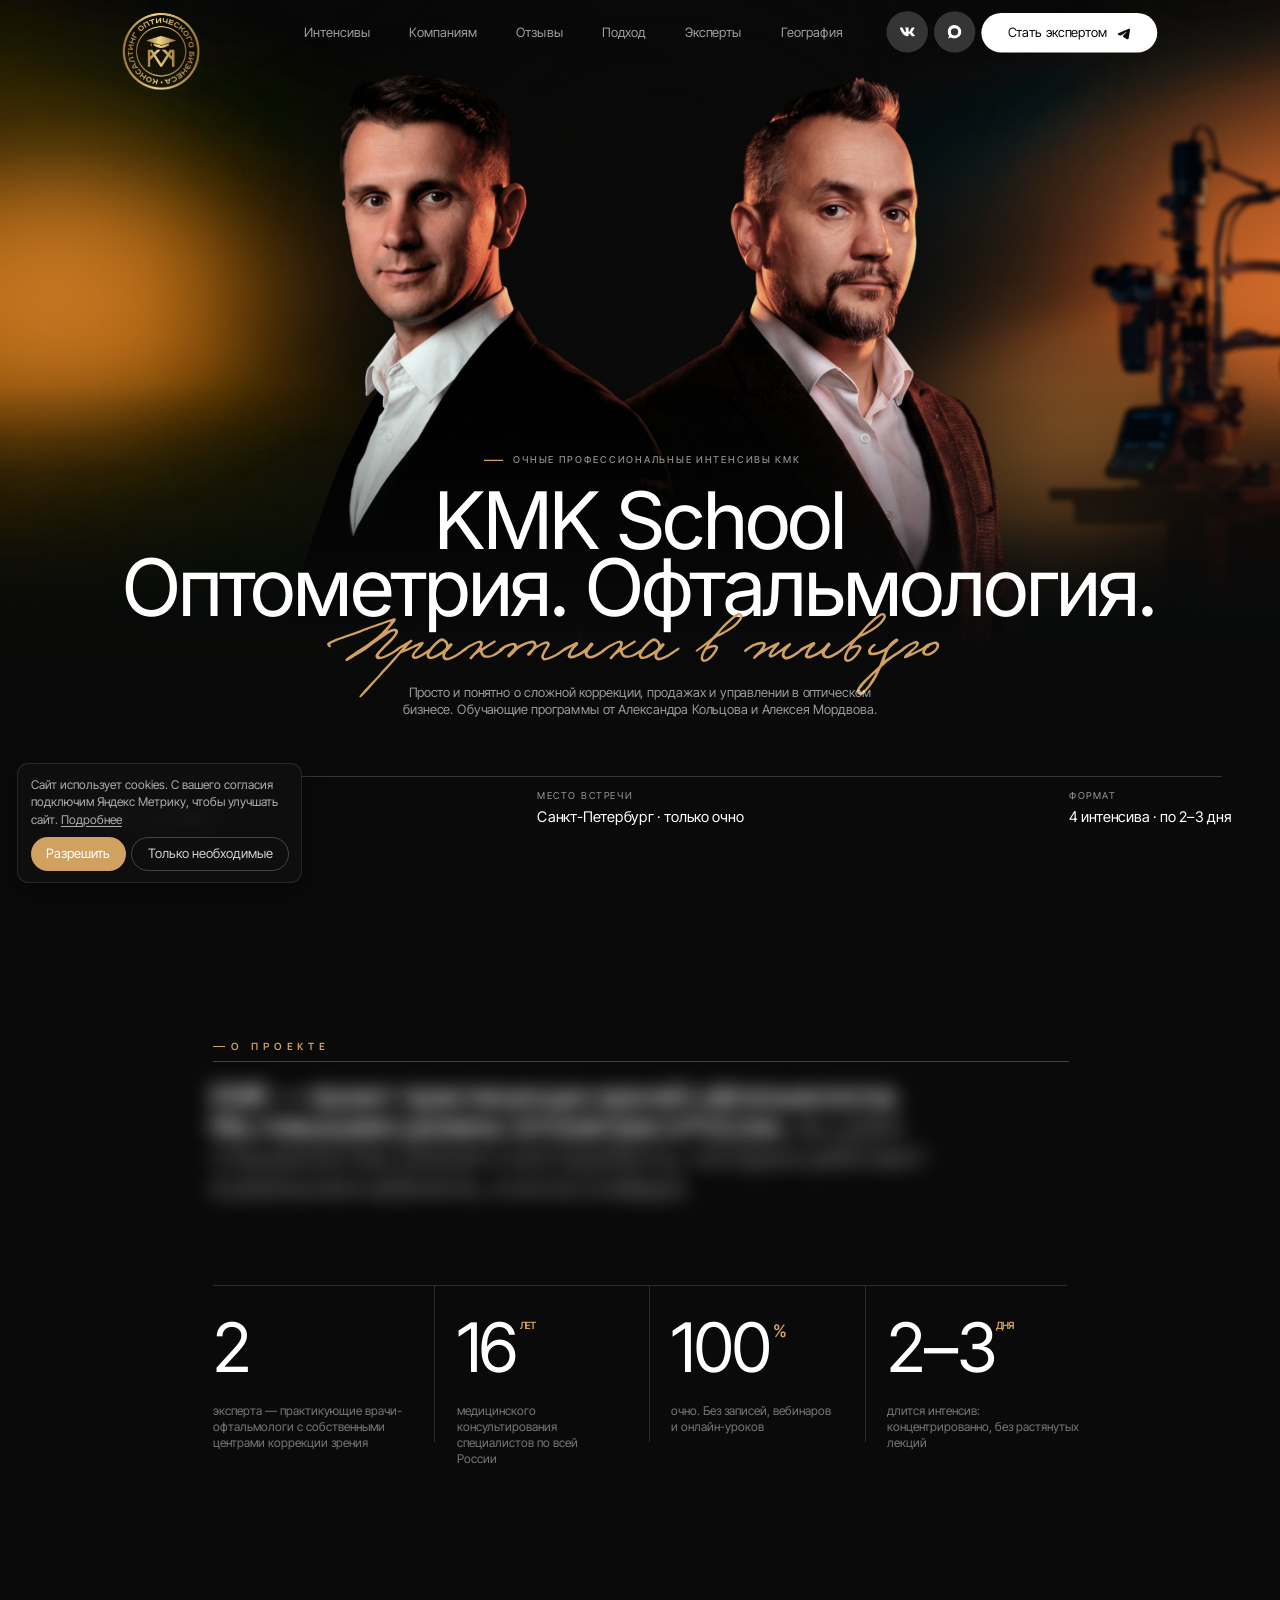
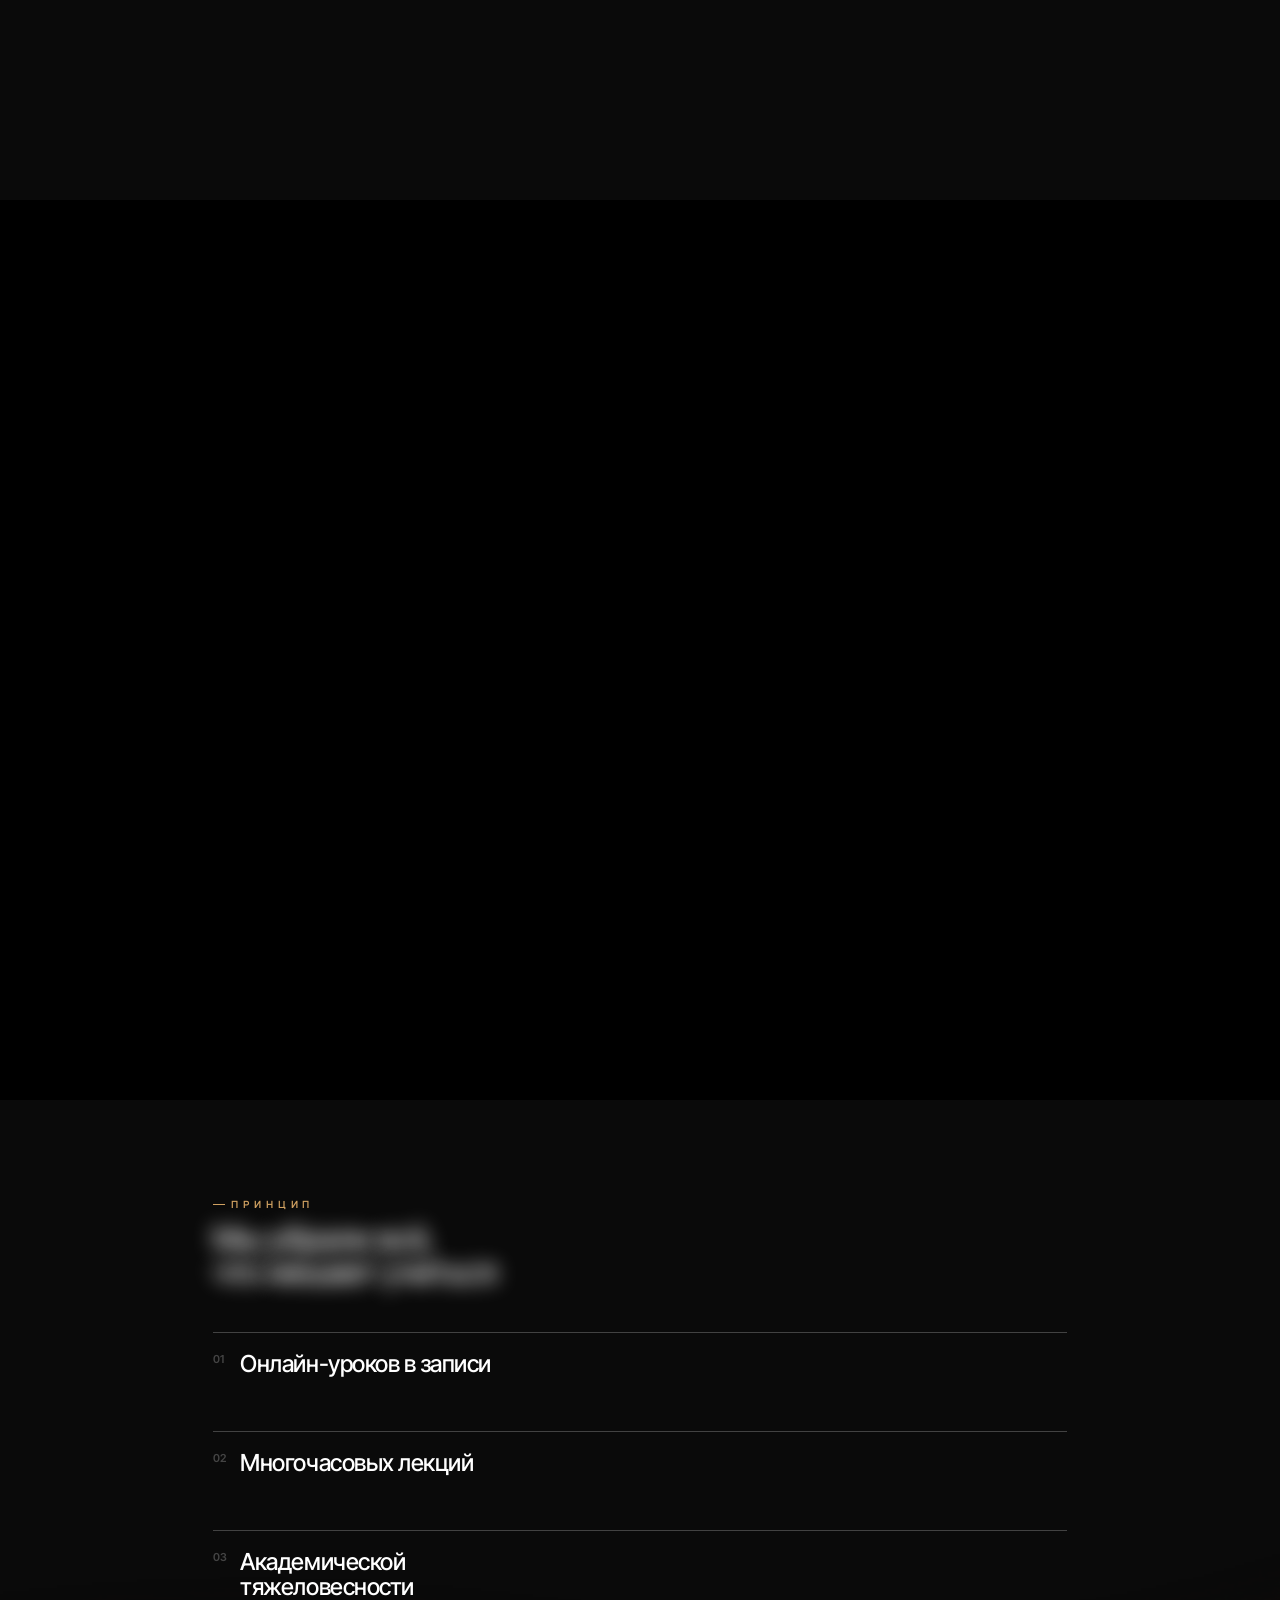
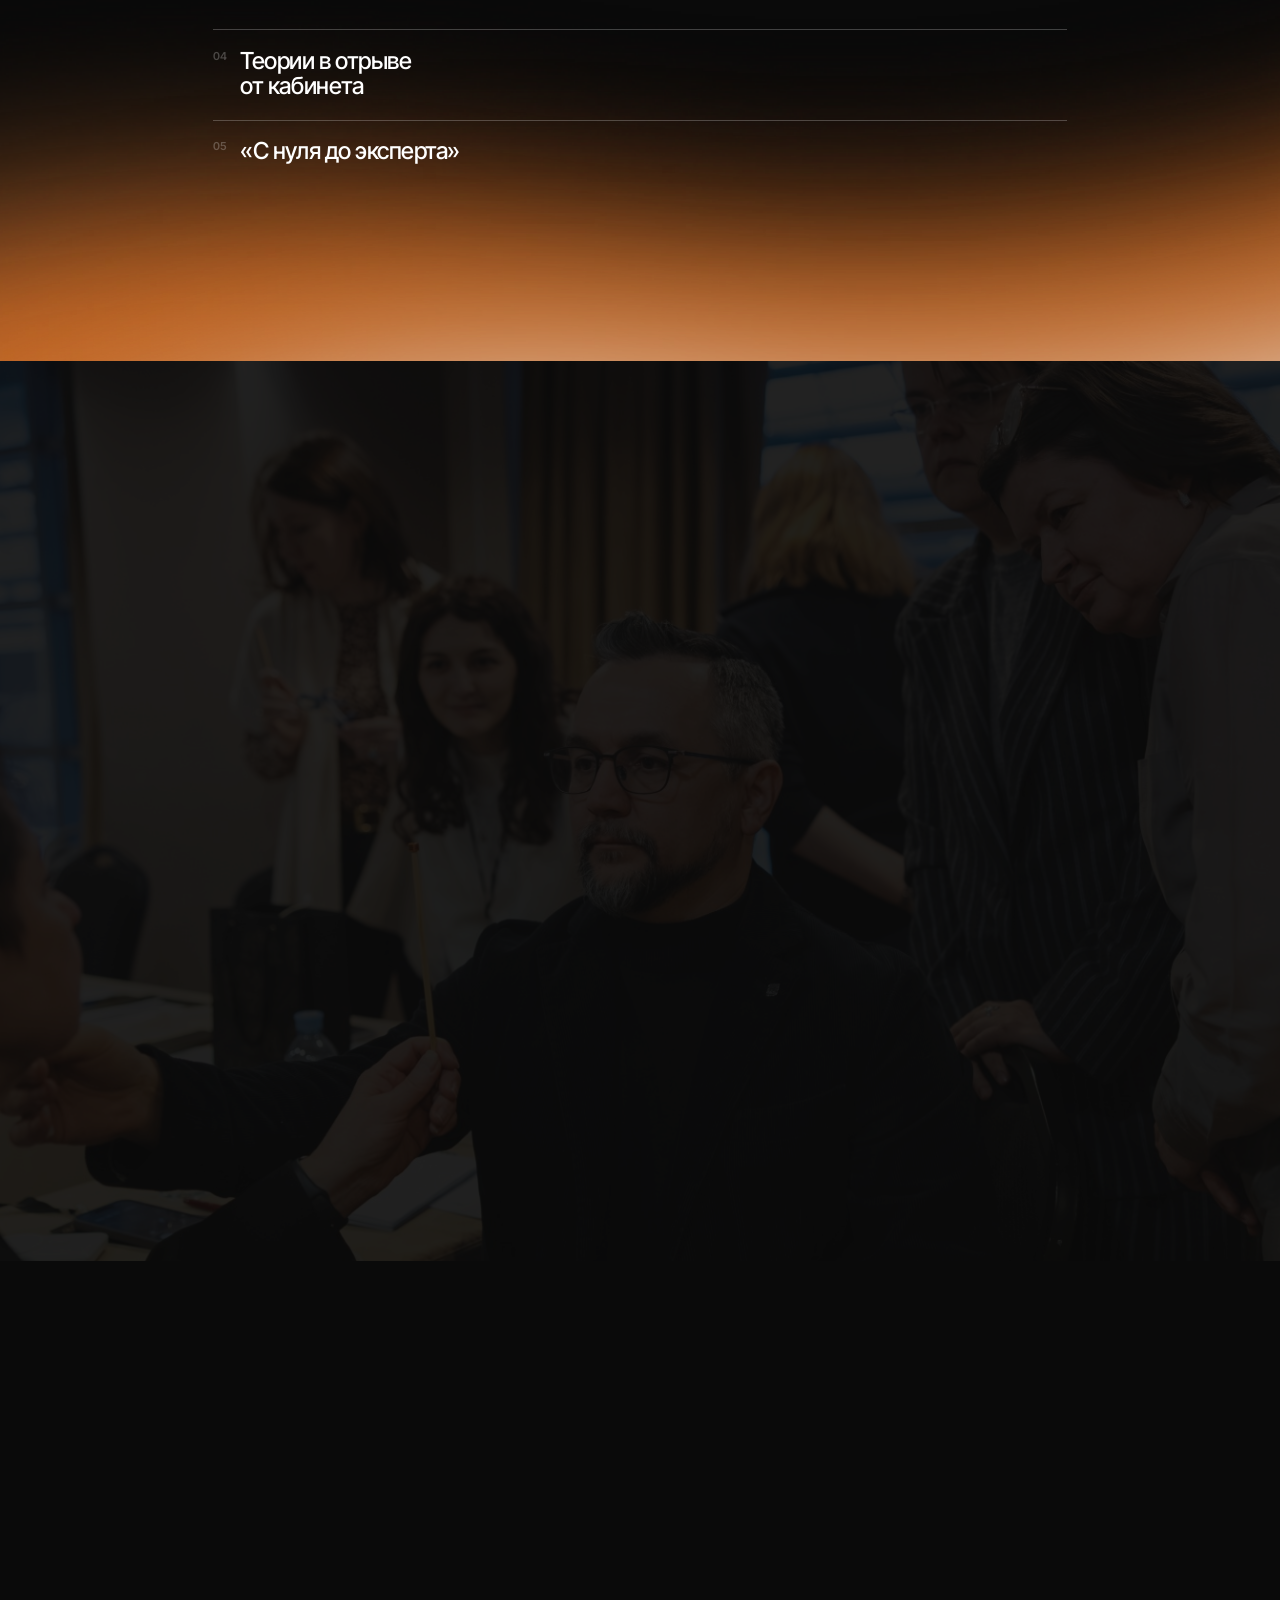
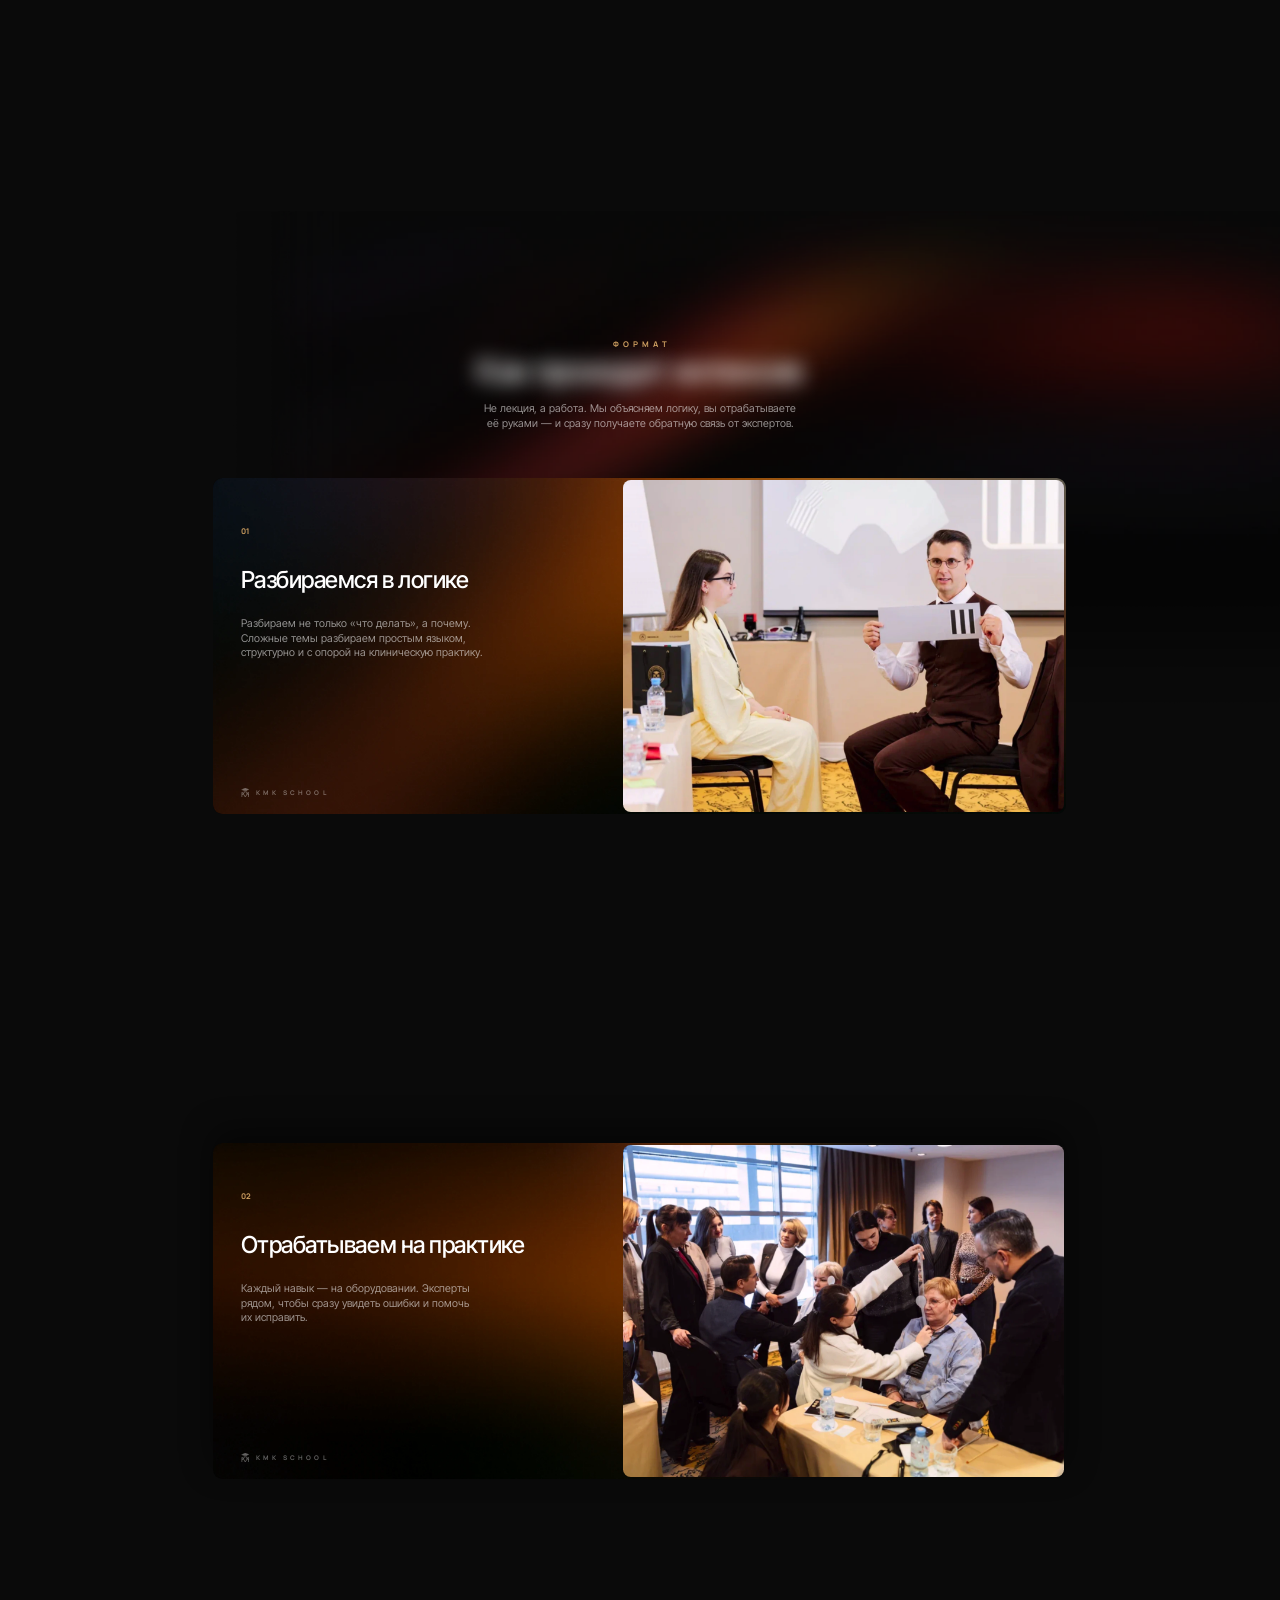
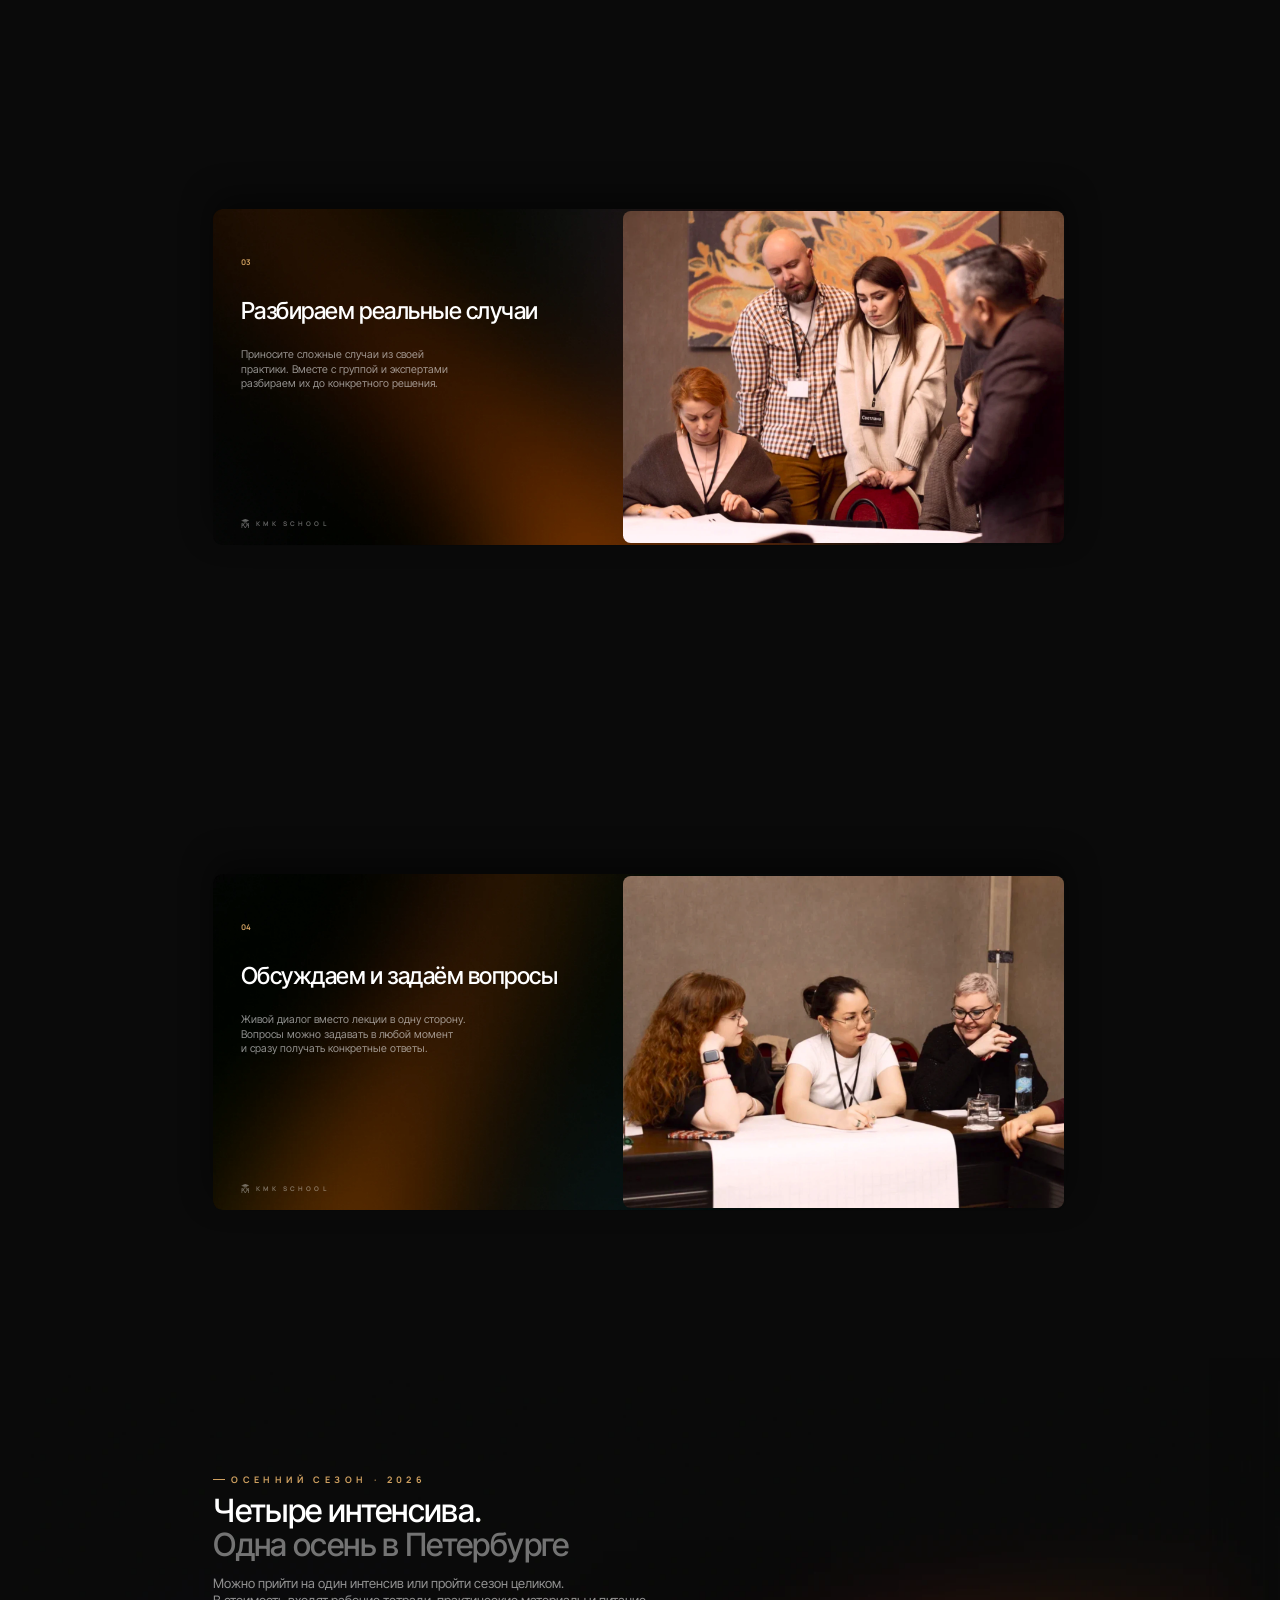
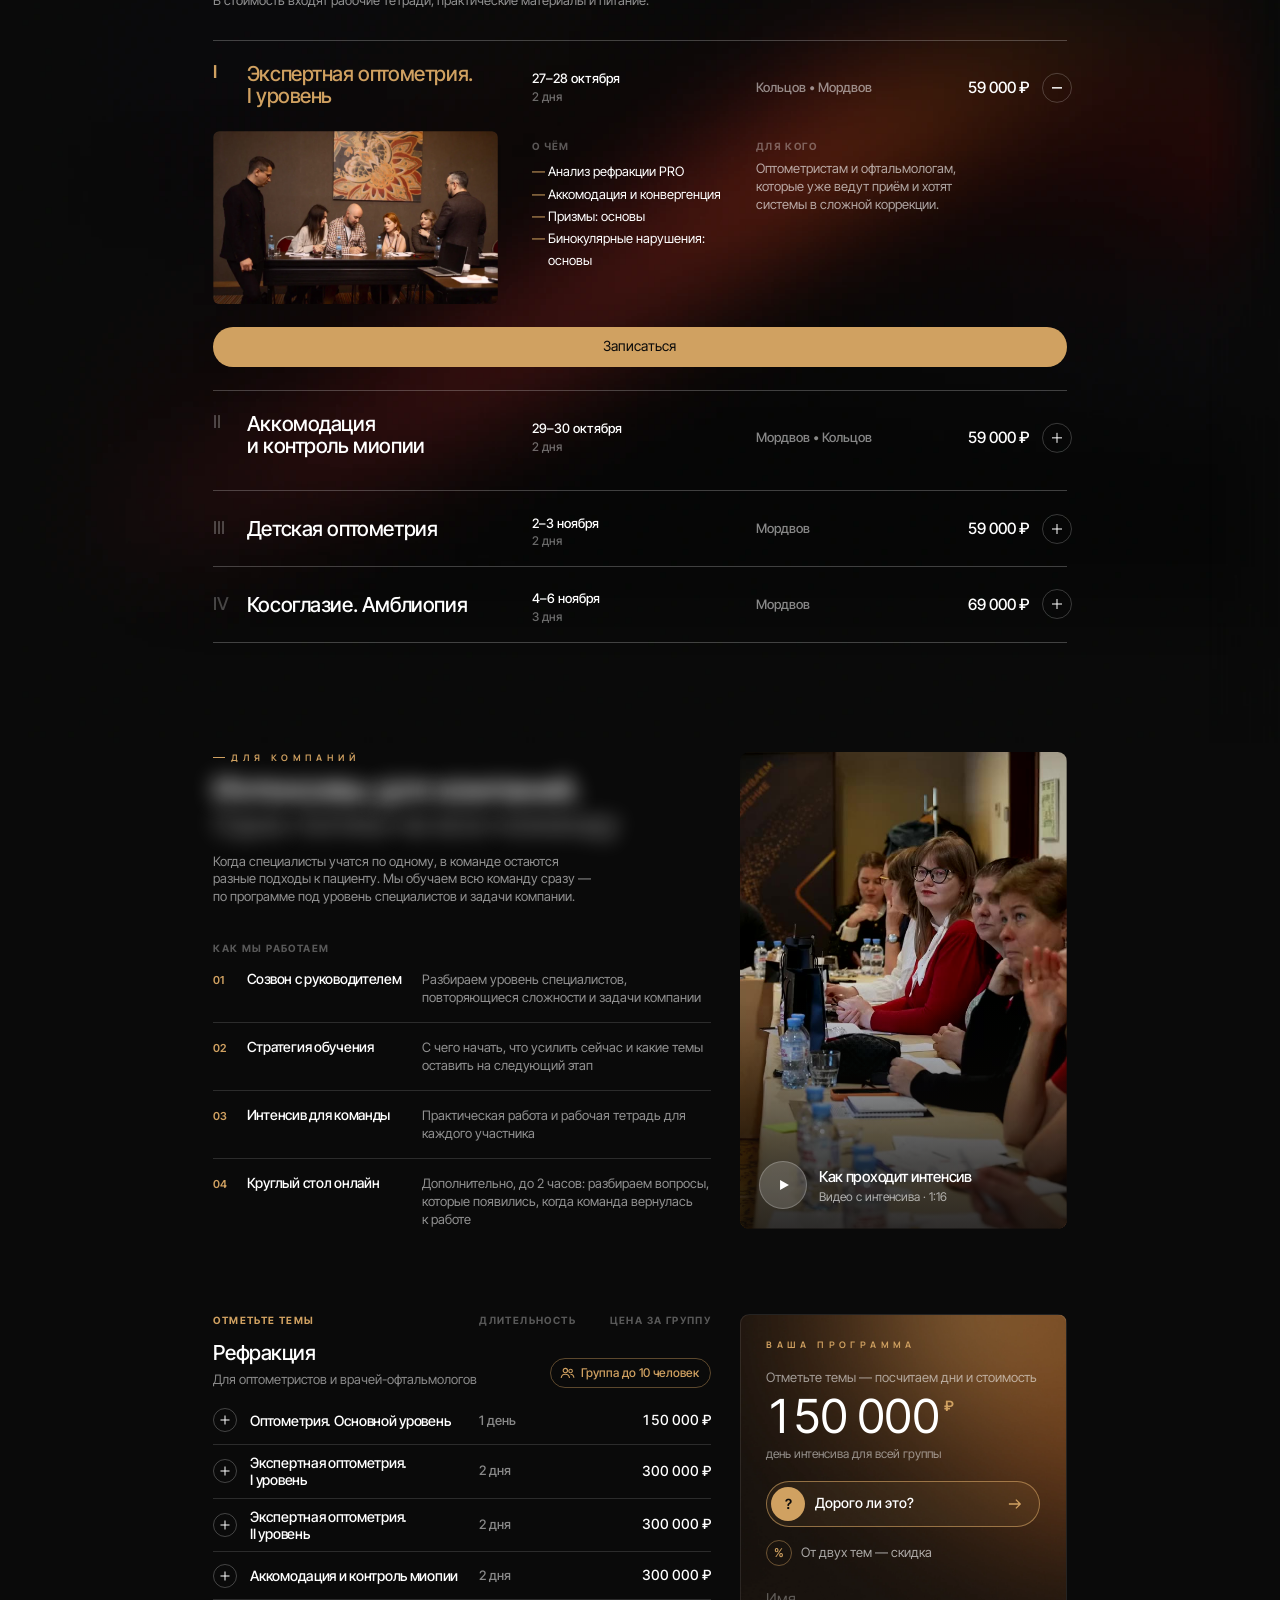
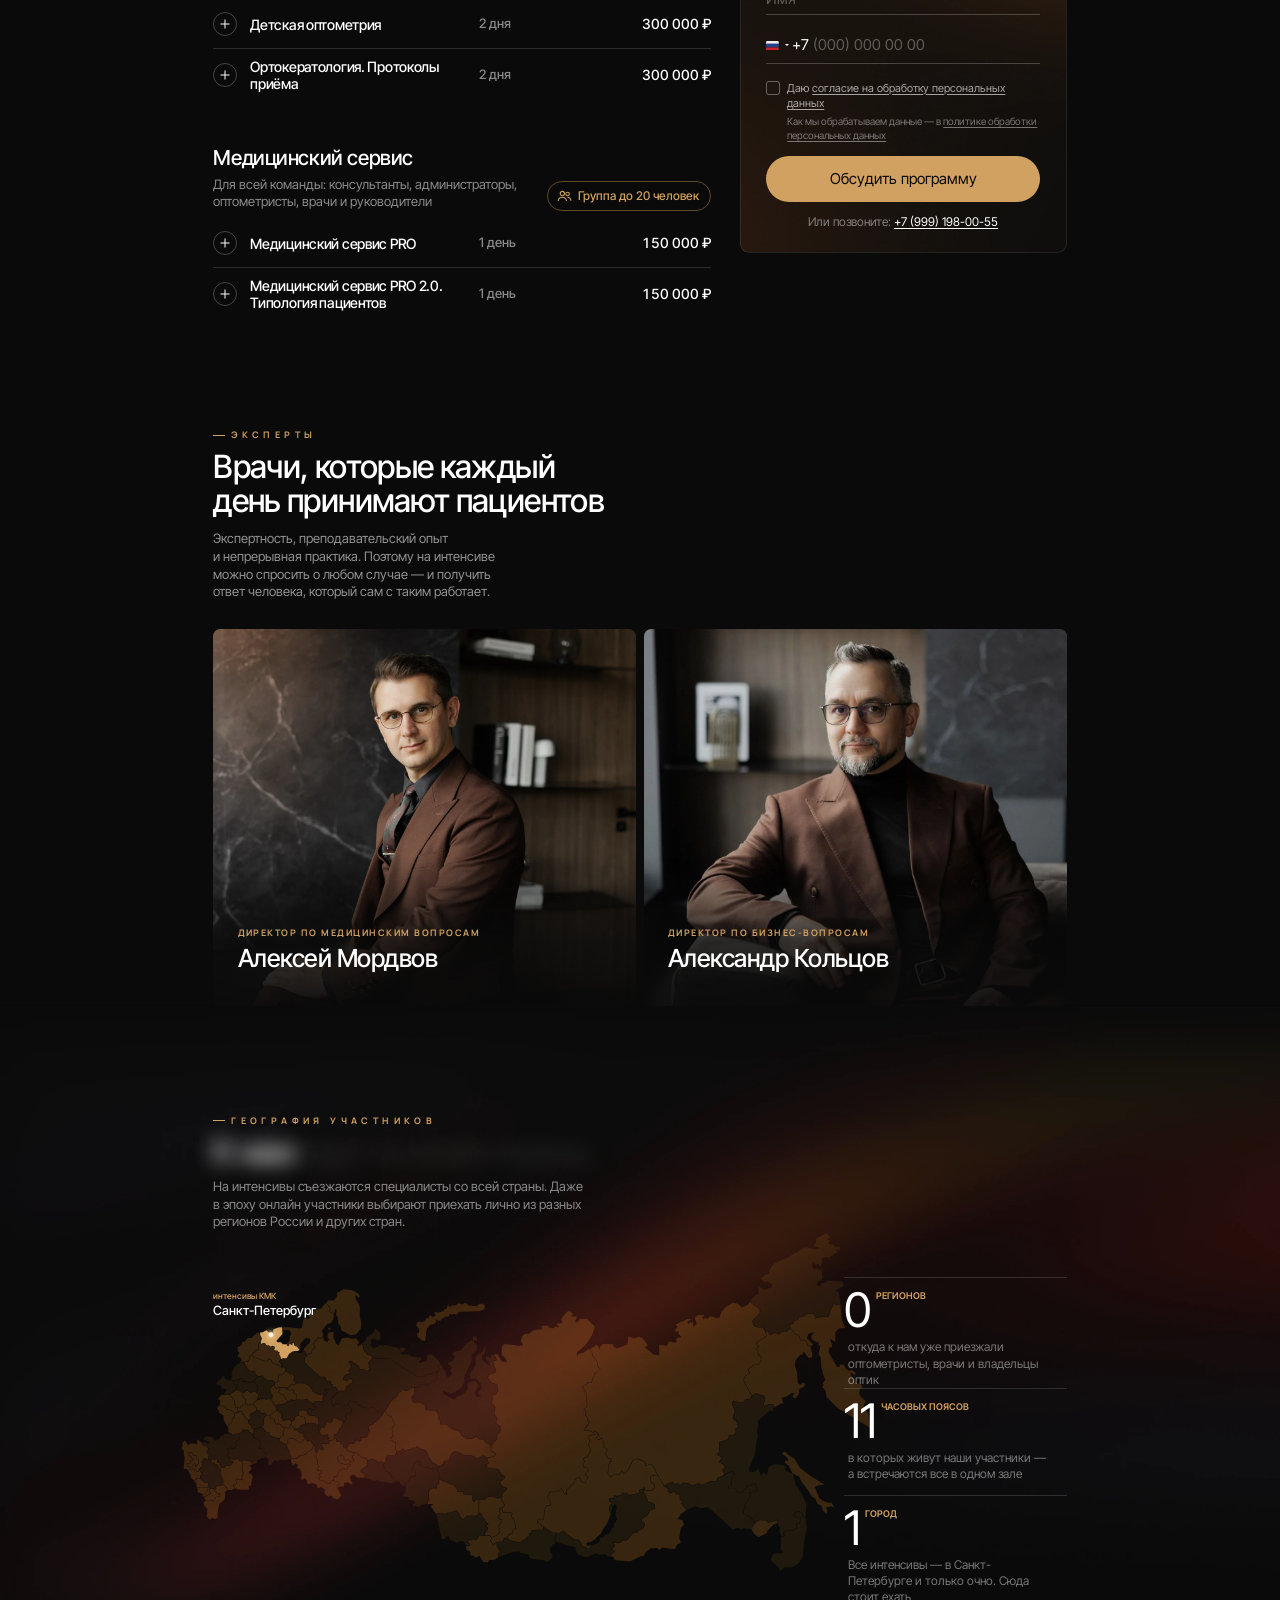
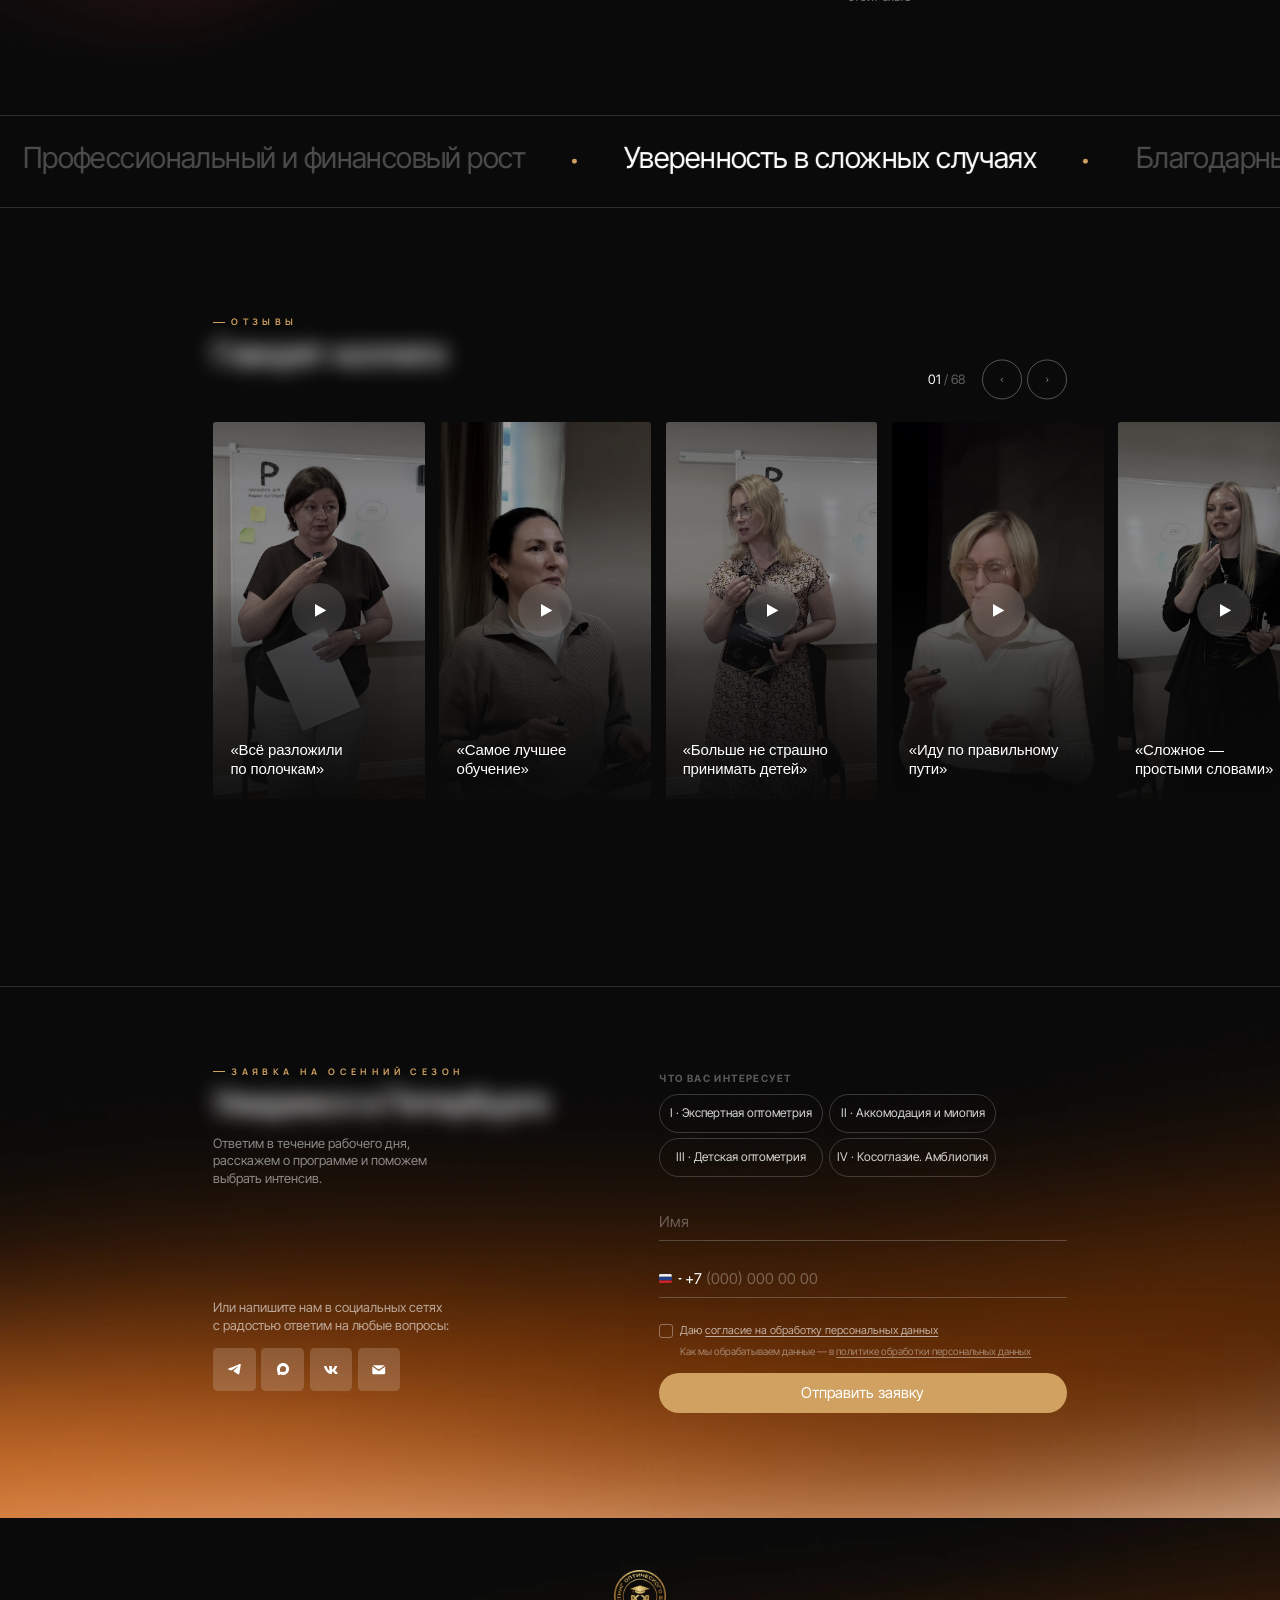
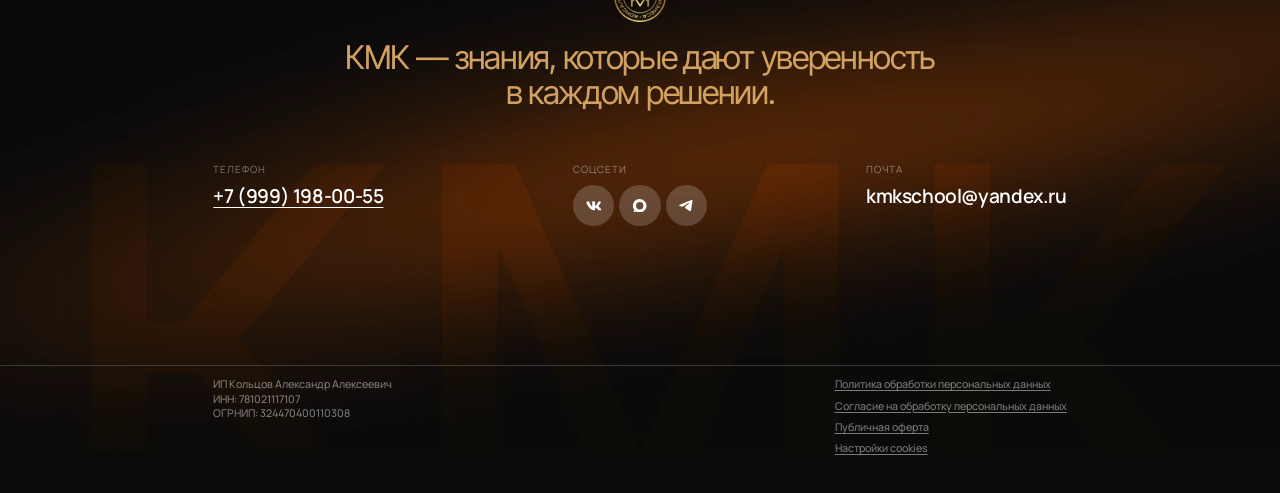
==== commit 394a14fb: "Компактная плашка cookies" ====
--- a/index.html
+++ b/index.html
@@ -38,7 +38,7 @@
 <link rel="icon" href="img/favicon-120.png" type="image/png" sizes="120x120">
 <link rel="apple-touch-icon" href="img/apple-touch-icon.png">
 <link rel="stylesheet" href="fonts/fonts.css">
-<link rel="stylesheet" href="blocks.css?v=e46b7899">
+<link rel="stylesheet" href="blocks.css?v=3bf2158d">
 <style>
 /* ─────────── кадр «70», все координаты из Figma ─────────── */
 *,*::before,*::after{box-sizing:border-box}
@@ -291,7 +291,7 @@
 }
 
 </style>
-<link rel="stylesheet" href="mobile.css?v=f453d104" media="(max-width:900px)">
+<link rel="stylesheet" href="mobile.css?v=84c4e85d" media="(max-width:900px)">
 </head>
 <body>
 <div class="opening">
@@ -1153,12 +1153,12 @@
 </div>
 
 
-<div class="ck" role="region" aria-label="Настройки cookies" hidden><p>Сайт использует необходимые cookies. С&nbsp;вашего согласия подключим Яндекс&nbsp;Метрику (ООО&nbsp;«Яндекс»): она учитывает cookie-идентификаторы, браузер и&nbsp;устройство, источник перехода, просмотренные страницы и&nbsp;действия на&nbsp;сайте&nbsp;— чтобы мы улучшали сайт. Cookies Метрики хранятся до&nbsp;1&nbsp;года. Изменить выбор можно в&nbsp;любой момент: «Настройки cookies» внизу страницы. Подробнее&nbsp;— в&nbsp;<a href="docs/privacy.html#s6" target="_blank">политике</a>.</p><div class="ck-btns"><button class="ck-ok" type="button" data-ck="all">Разрешить</button><button class="ck-no" type="button" data-ck="need">Только необходимые</button></div></div>
+<div class="ck" role="region" aria-label="Настройки cookies" hidden><div class="ck-t"><p>Сайт использует cookies. С&nbsp;вашего согласия подключим Яндекс&nbsp;Метрику, чтобы улучшать сайт. <button class="ck-more" type="button" aria-expanded="false" aria-controls="ckDet">Подробнее</button></p><p class="ck-det" id="ckDet" hidden>Метрика (ООО&nbsp;«Яндекс») учитывает cookie-идентификаторы, браузер и&nbsp;устройство, источник перехода, просмотренные страницы и&nbsp;действия на&nbsp;сайте. Cookies Метрики хранятся до&nbsp;1&nbsp;года. Изменить выбор можно в&nbsp;любой момент: «Настройки cookies» внизу страницы. Подробнее&nbsp;— в&nbsp;<a href="docs/privacy.html#s6" target="_blank">политике</a>.</p></div><div class="ck-btns"><button class="ck-ok" type="button" data-ck="all">Разрешить</button><button class="ck-no" type="button" data-ck="need">Только необходимые</button></div></div>
 <!-- телефон: итог программы «Для компаний» внизу экрана, пока листают темы и смета ещё ниже (blocks.js) -->
 <div class="co-bar" role="region" aria-label="Ваша программа"><p><b class="co-bar-v"></b><span class="co-bar-n"></span></p><button class="co-bar-go" type="button">К&nbsp;заявке</button></div>
 <script src="smooth-scroll.js?v=850f2b6e"></script>
 <script src="reel.js?v=60a73c42"></script>
 <script src="ui.js?v=9e04362b"></script>
-<script src="blocks.js?v=17ebce65"></script>
+<script src="blocks.js?v=97c555b8"></script>
 </body>
 </html>
--- a/blocks.css
+++ b/blocks.css
@@ -1000,14 +1000,17 @@
 .ap-ccsel{position:absolute;inset:-.6rem -.4rem;width:auto;opacity:0;cursor:pointer;font-size:16px;-webkit-appearance:none;appearance:none}
 
 /* плашка про cookies: одна строка внизу слева, после «Хорошо» больше не показывается (blocks.js) */
-.ck{position:fixed;left:2.4rem;bottom:2.4rem;z-index:60;display:flex;align-items:center;gap:2rem;max-width:min(80rem,calc(100vw - 32px));padding:1.4rem 1.4rem 1.4rem 2.2rem;background:rgba(16,16,16,.92);-webkit-backdrop-filter:blur(8px);backdrop-filter:blur(8px);border:1px solid rgba(255,255,255,.1);border-radius:1.6rem;box-shadow:0 1rem 4rem rgba(0,0,0,.45);opacity:0;transform:translateY(1.2rem);transition:opacity .5s var(--out),transform .5s var(--out)}
+.ck{position:fixed;left:2.4rem;bottom:2.4rem;z-index:60;display:flex;flex-direction:column;gap:1.2rem;width:min(40rem,calc(100vw - 32px));padding:1.6rem 1.6rem 1.6rem 1.8rem;background:rgba(16,16,16,.92);-webkit-backdrop-filter:blur(8px);backdrop-filter:blur(8px);border:1px solid rgba(255,255,255,.1);border-radius:1.6rem;box-shadow:0 1rem 4rem rgba(0,0,0,.45);opacity:0;transform:translateY(1.2rem);transition:opacity .5s var(--out),transform .5s var(--out)}
 .ck[hidden]{display:none}
 .ck.is-on{opacity:1;transform:none}
-.ck p{margin:0;font-size:max(12px,1.35rem);line-height:1.45;color:rgba(255,255,255,.66)}
-.ck a{color:inherit;text-decoration:underline;text-underline-offset:.15em;text-decoration-thickness:1px;transition:color .3s}
-.ck a:hover{color:#fff}
-.ck-ok{flex:none;height:max(36px,4.2rem);padding:0 2.4rem;border:0;border-radius:5rem;background:var(--acc);color:#fff;cursor:pointer;font:400 max(13px,1.5rem)/1 "Inter Tight",sans-serif;transition:background-color .3s}
+.ck p{margin:0;font-size:max(12px,1.3rem);line-height:1.45;color:rgba(255,255,255,.66)}
+.ck .ck-det{margin-top:.8rem;color:rgba(255,255,255,.5)}
+.ck a,.ck-more{color:inherit;text-decoration:underline;text-underline-offset:.15em;text-decoration-thickness:1px;transition:color .3s}
+.ck-more{padding:0;border:0;background:none;font:inherit;cursor:pointer}
+.ck a:hover,.ck-more:hover{color:#fff}
+.ck-btns{display:flex;gap:.8rem}
+.ck-ok,.ck-no{flex:1 1 auto;height:max(34px,3.8rem);padding:0 1.8rem;border-radius:5rem;cursor:pointer;font:400 max(13px,1.4rem)/1 "Inter Tight",sans-serif;white-space:nowrap}
+.ck-ok{border:0;background:var(--acc);color:#fff;transition:background-color .3s}
 .ck-ok:hover,.ck-ok:focus-visible{background:#dcb27a}
-.ck-btns{display:flex;flex-direction:column;gap:.8rem;flex:none}
-.ck-no{flex:none;height:max(36px,4.2rem);padding:0 2.4rem;border:1px solid rgba(255,255,255,.22);border-radius:5rem;background:none;color:rgba(255,255,255,.8);cursor:pointer;font:400 max(13px,1.5rem)/1 "Inter Tight",sans-serif;transition:border-color .3s,color .3s}
+.ck-no{border:1px solid rgba(255,255,255,.22);background:none;color:rgba(255,255,255,.8);transition:border-color .3s,color .3s}
 .ck-no:hover,.ck-no:focus-visible{border-color:rgba(255,255,255,.6);color:#fff}
--- a/mobile.css
+++ b/mobile.css
@@ -499,8 +499,7 @@
 }
 
 /* плашка cookies на телефоне: во всю ширину с полями 16 px, кнопка под текстом */
-.ck{left:16px;right:16px;bottom:16px;max-width:none;flex-direction:column;align-items:stretch;gap:1.4rem;padding:1.8rem;border-radius:1.8rem}
-.ck p{font-size:1.35rem}
-.ck-ok,.ck-no{height:4.4rem;font-size:1.5rem}
+.ck{left:12px;right:12px;bottom:12px;width:auto;gap:1.2rem;padding:1.4rem 1.4rem 1.4rem 1.6rem;border-radius:1.6rem}
 .ck p{font-size:1.25rem}
+.ck-ok,.ck-no{height:3.8rem;padding:0 1.2rem;font-size:1.35rem}
 .ap-pol,.ap-send .ap-pol{margin:-1rem 0 1.8rem 2.8rem;font-size:1.2rem;white-space:normal}
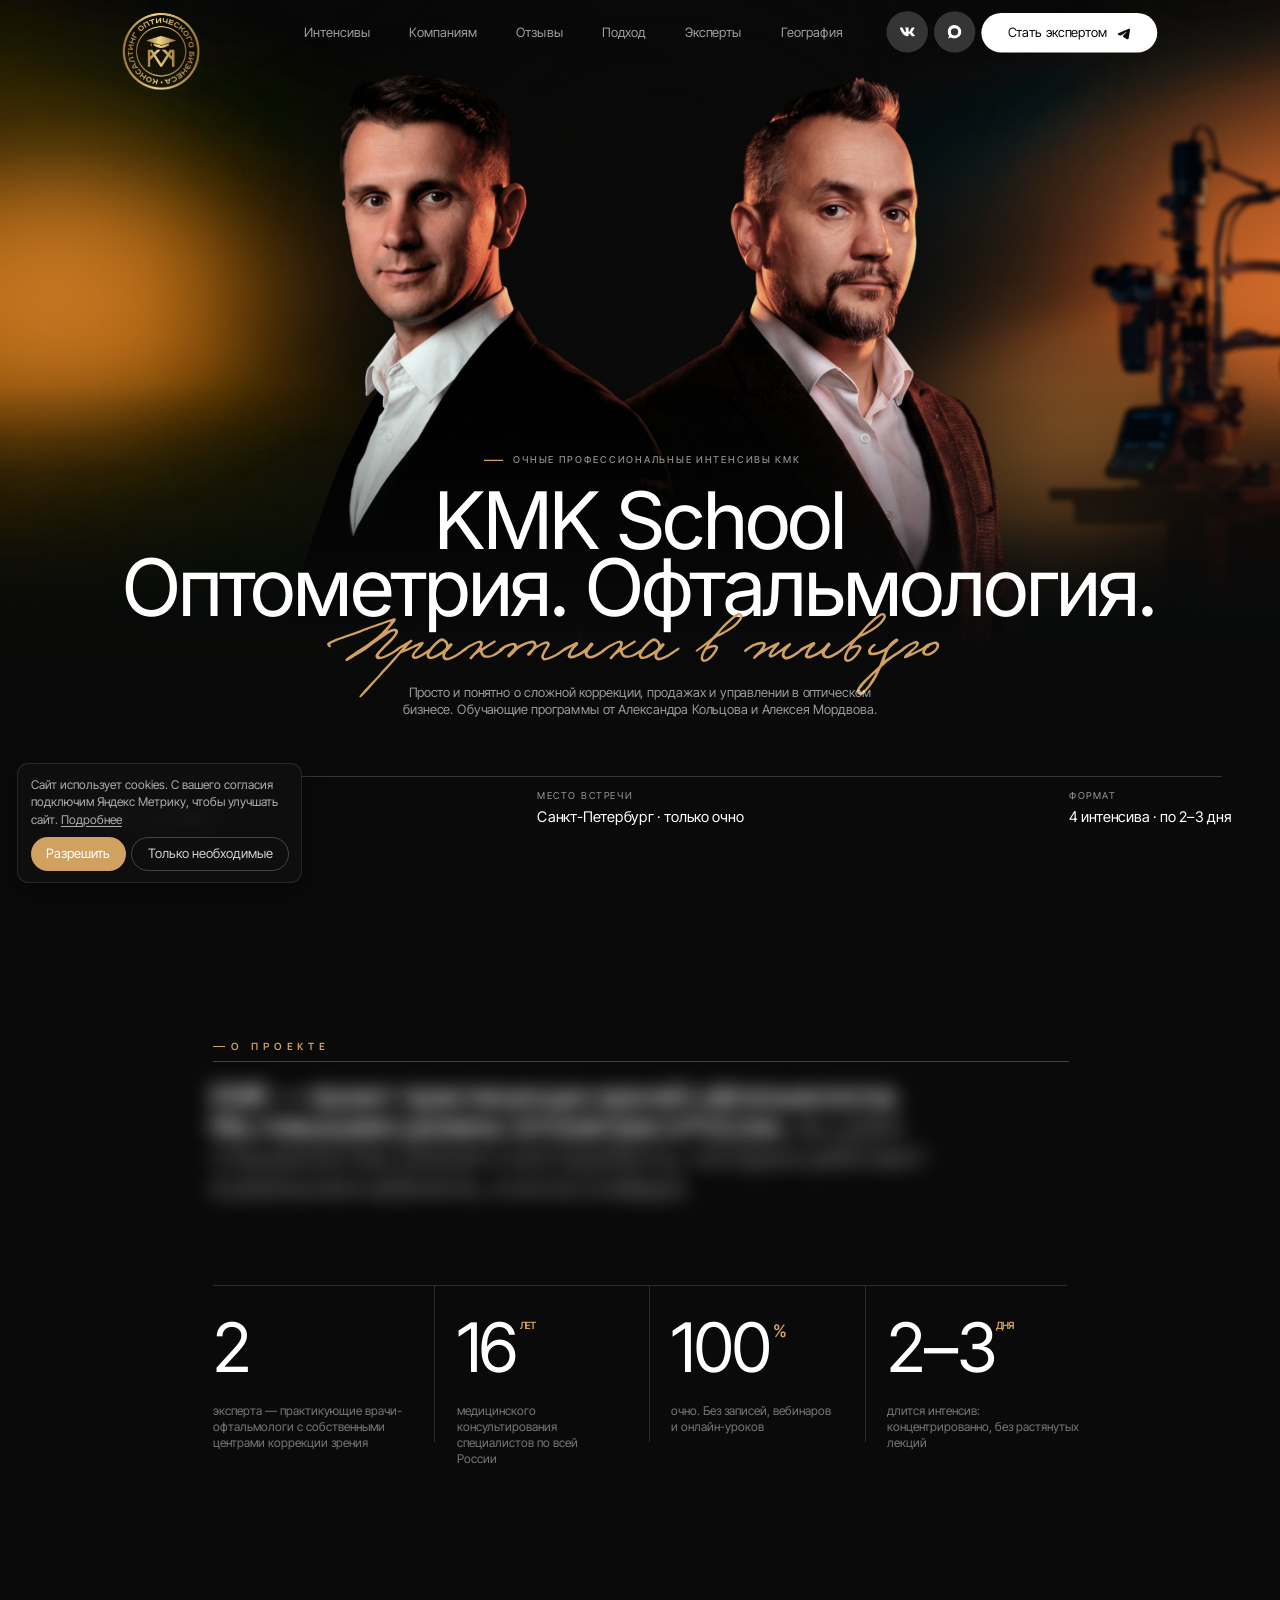
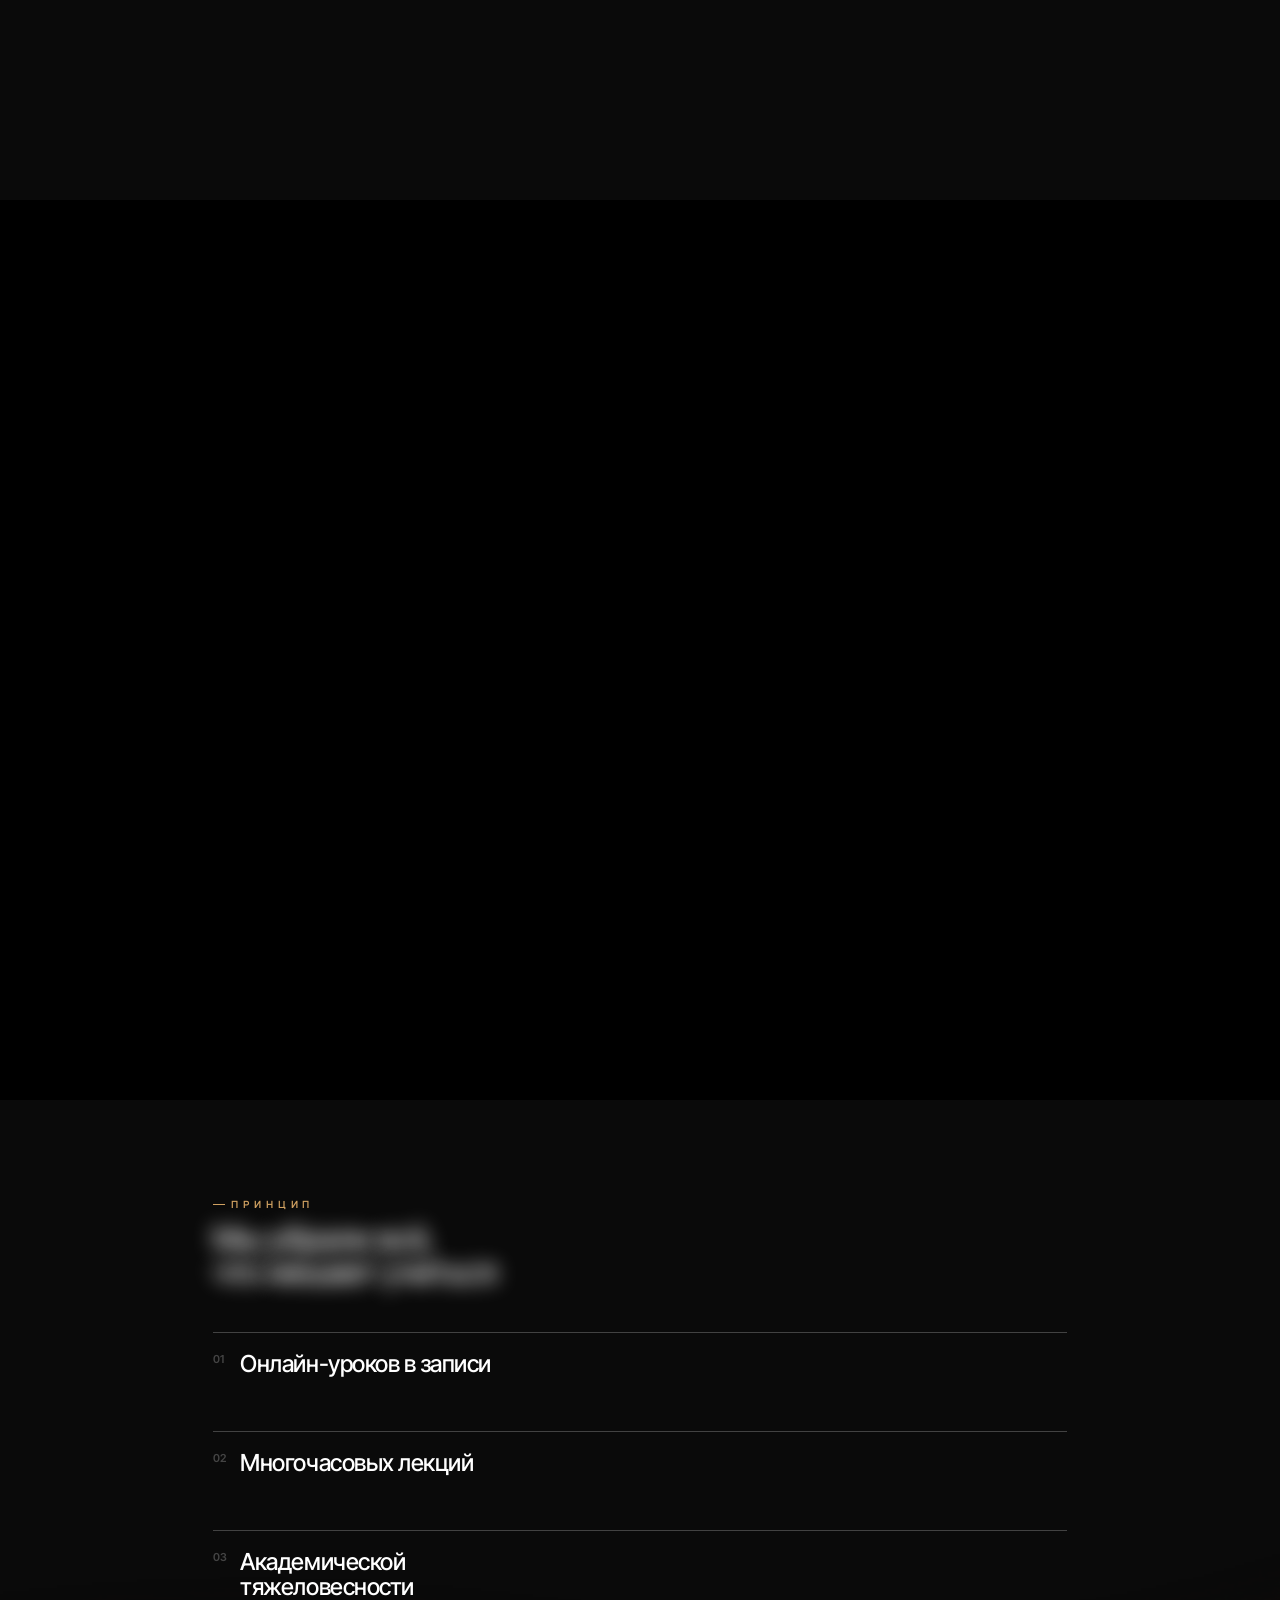
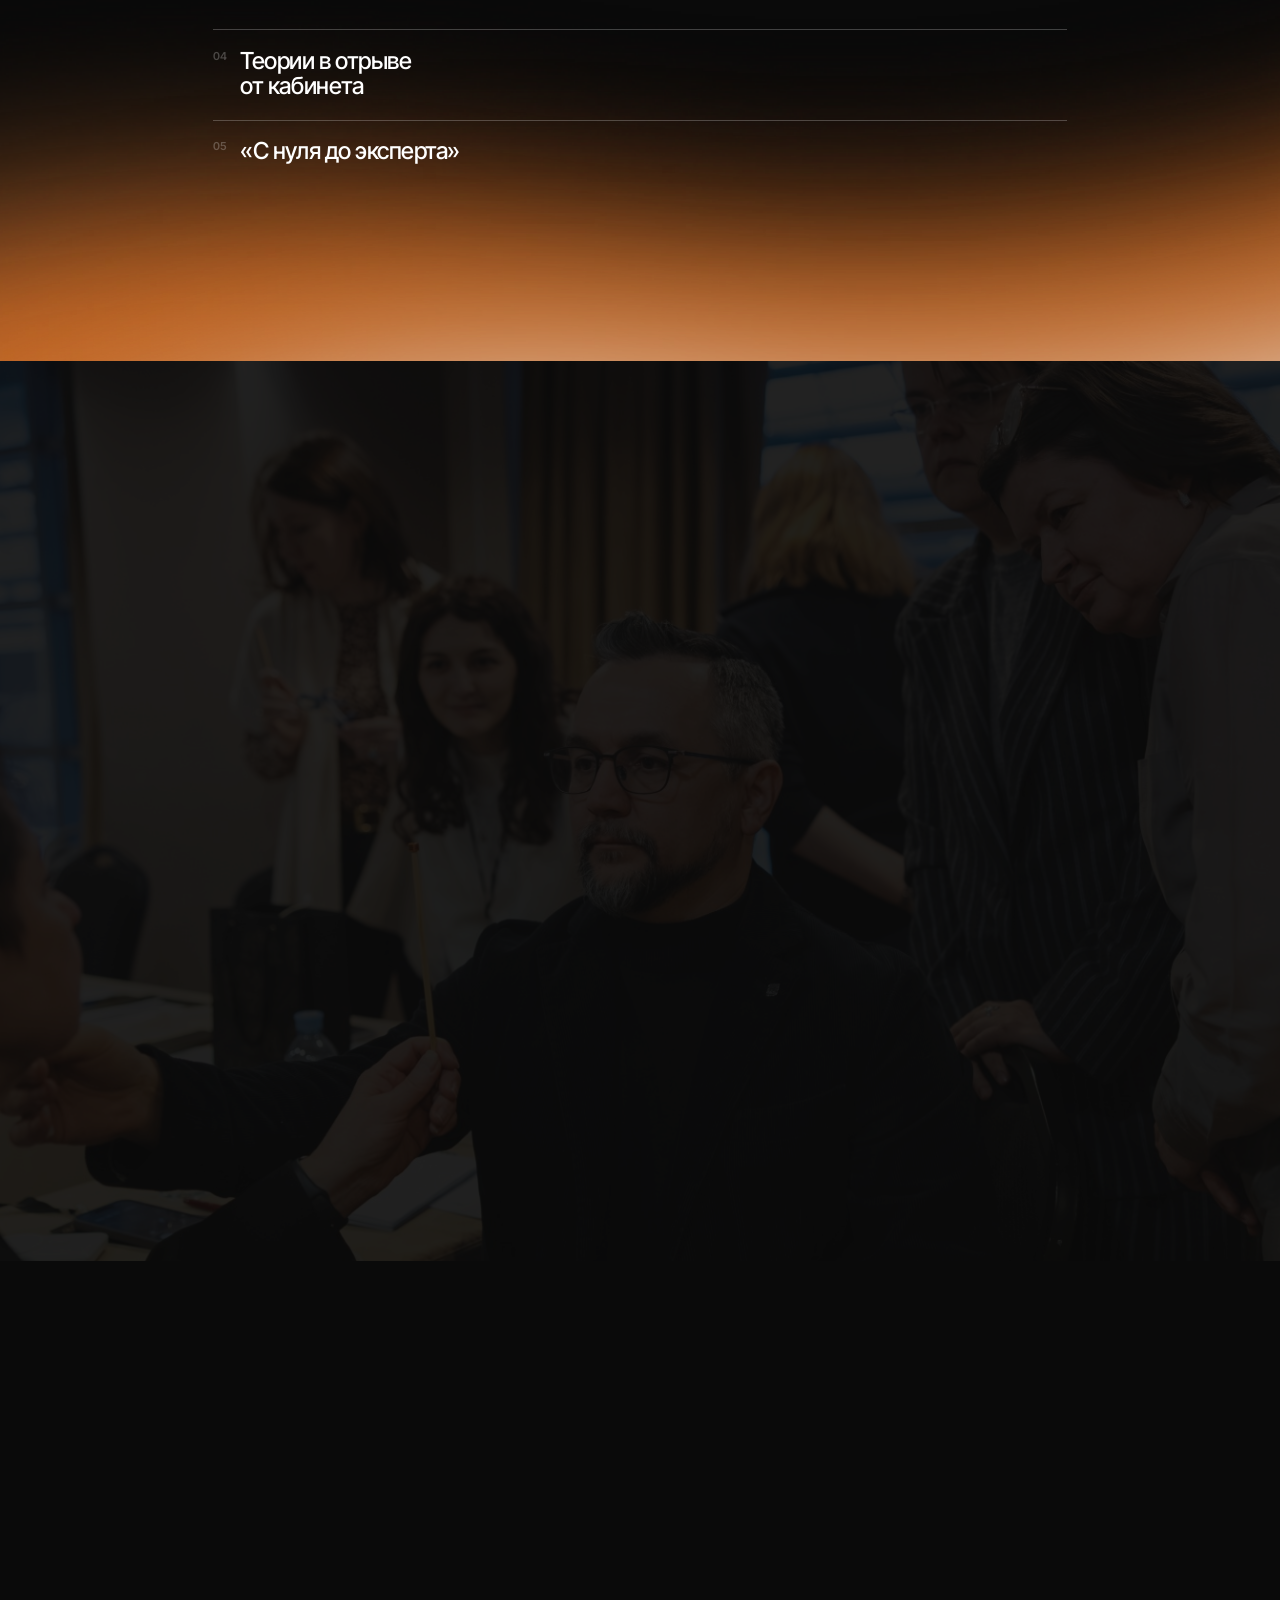
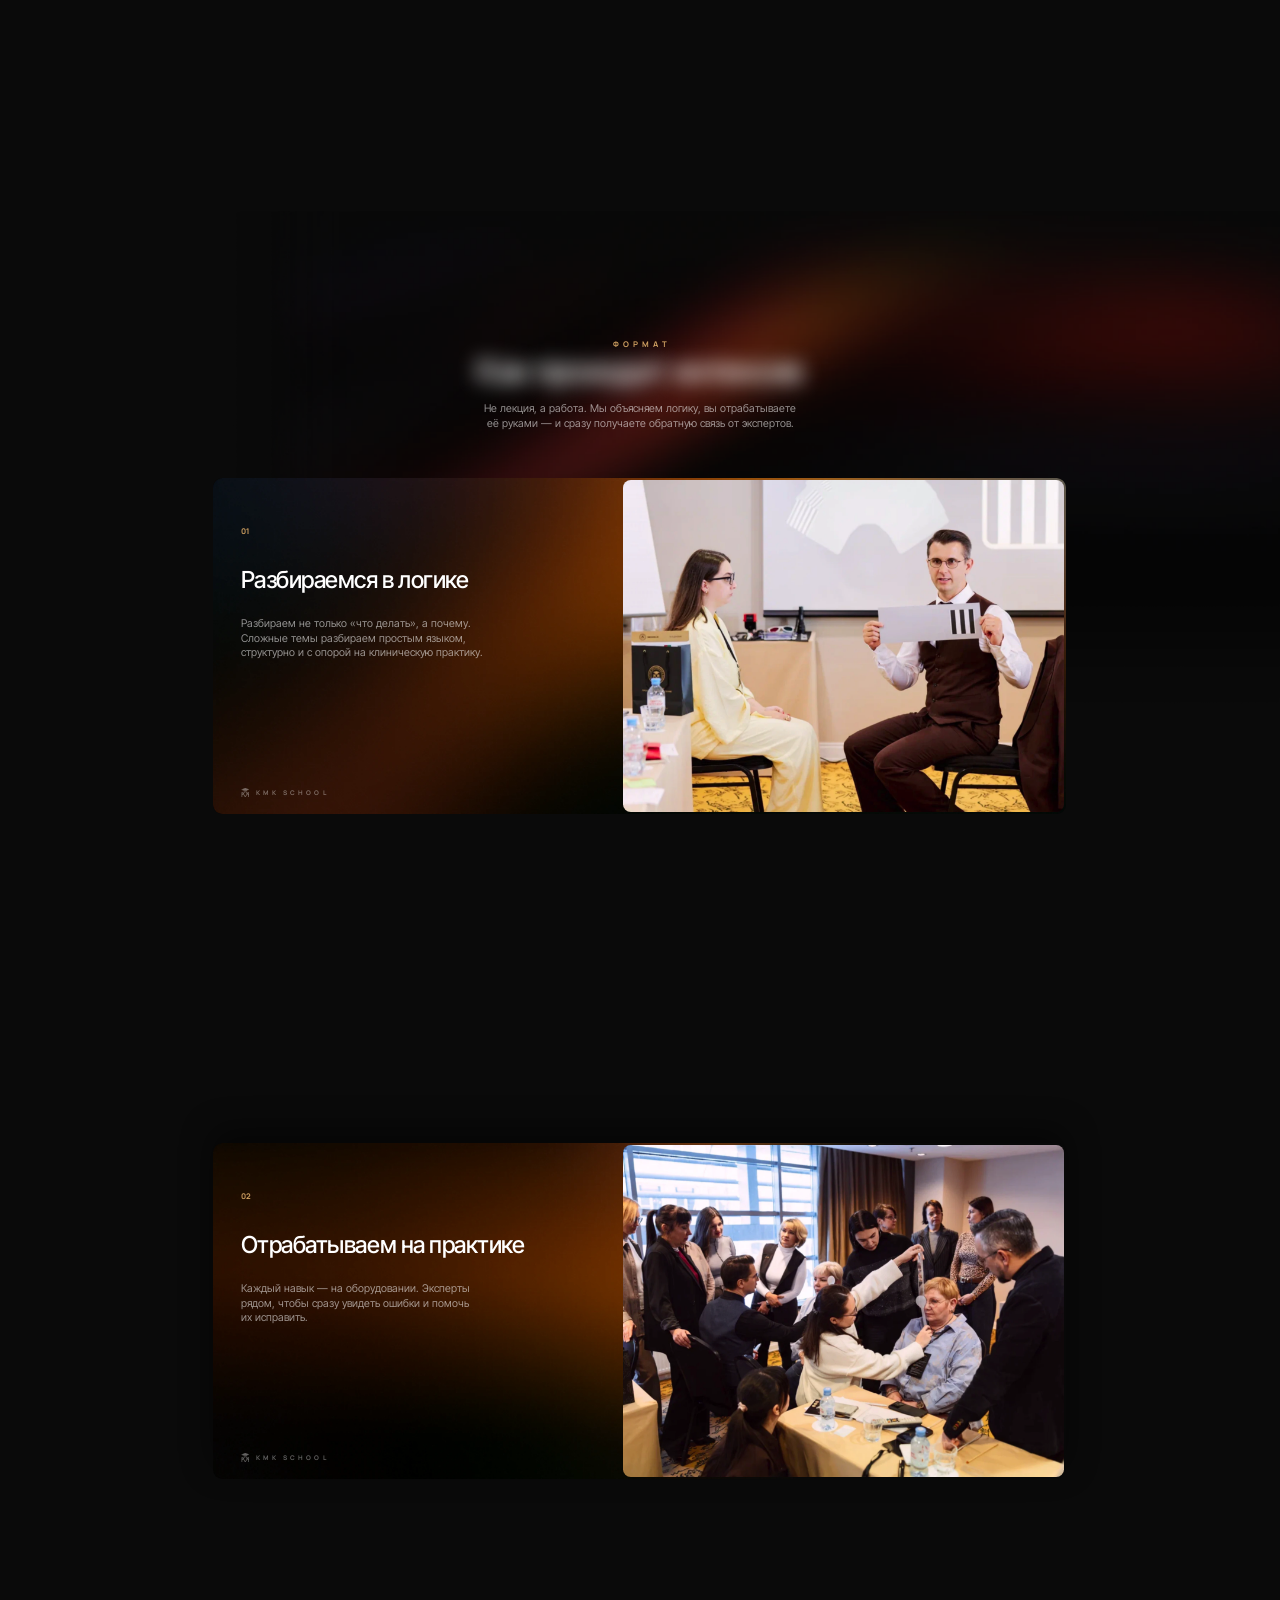
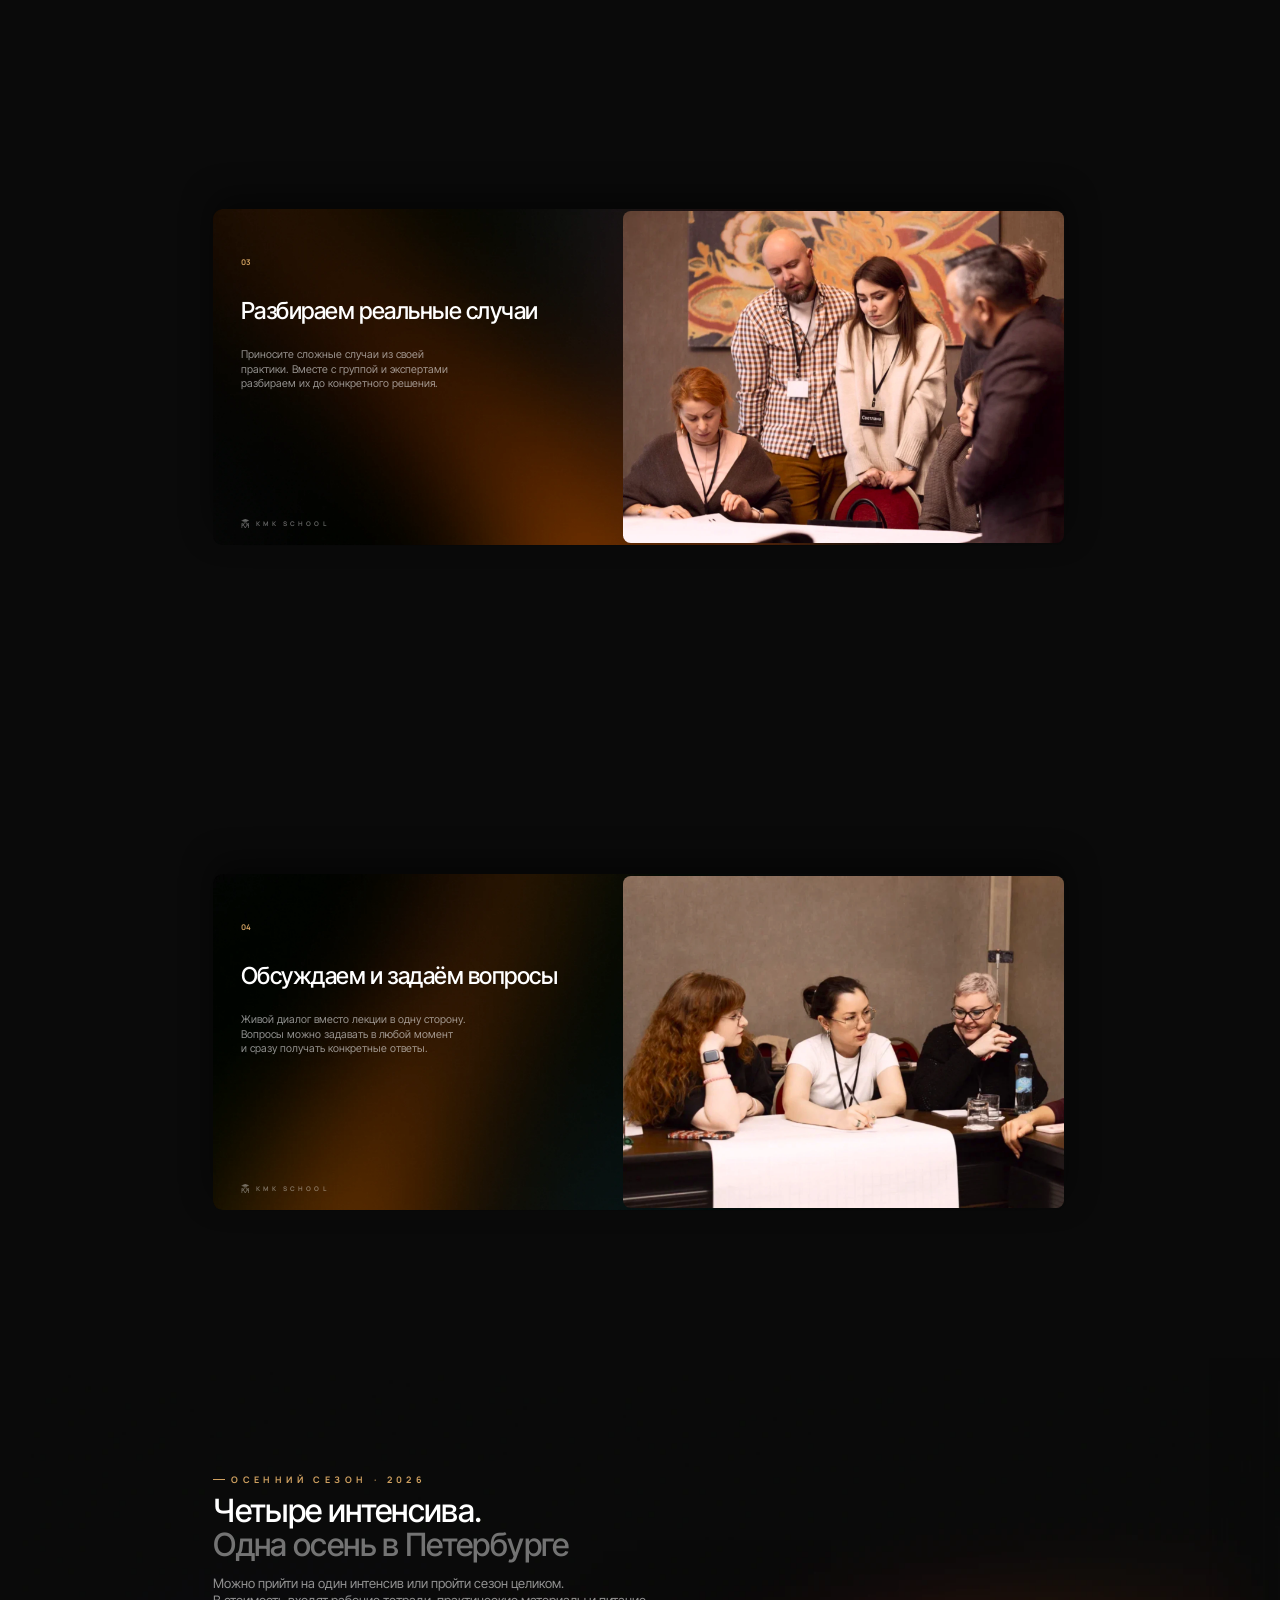
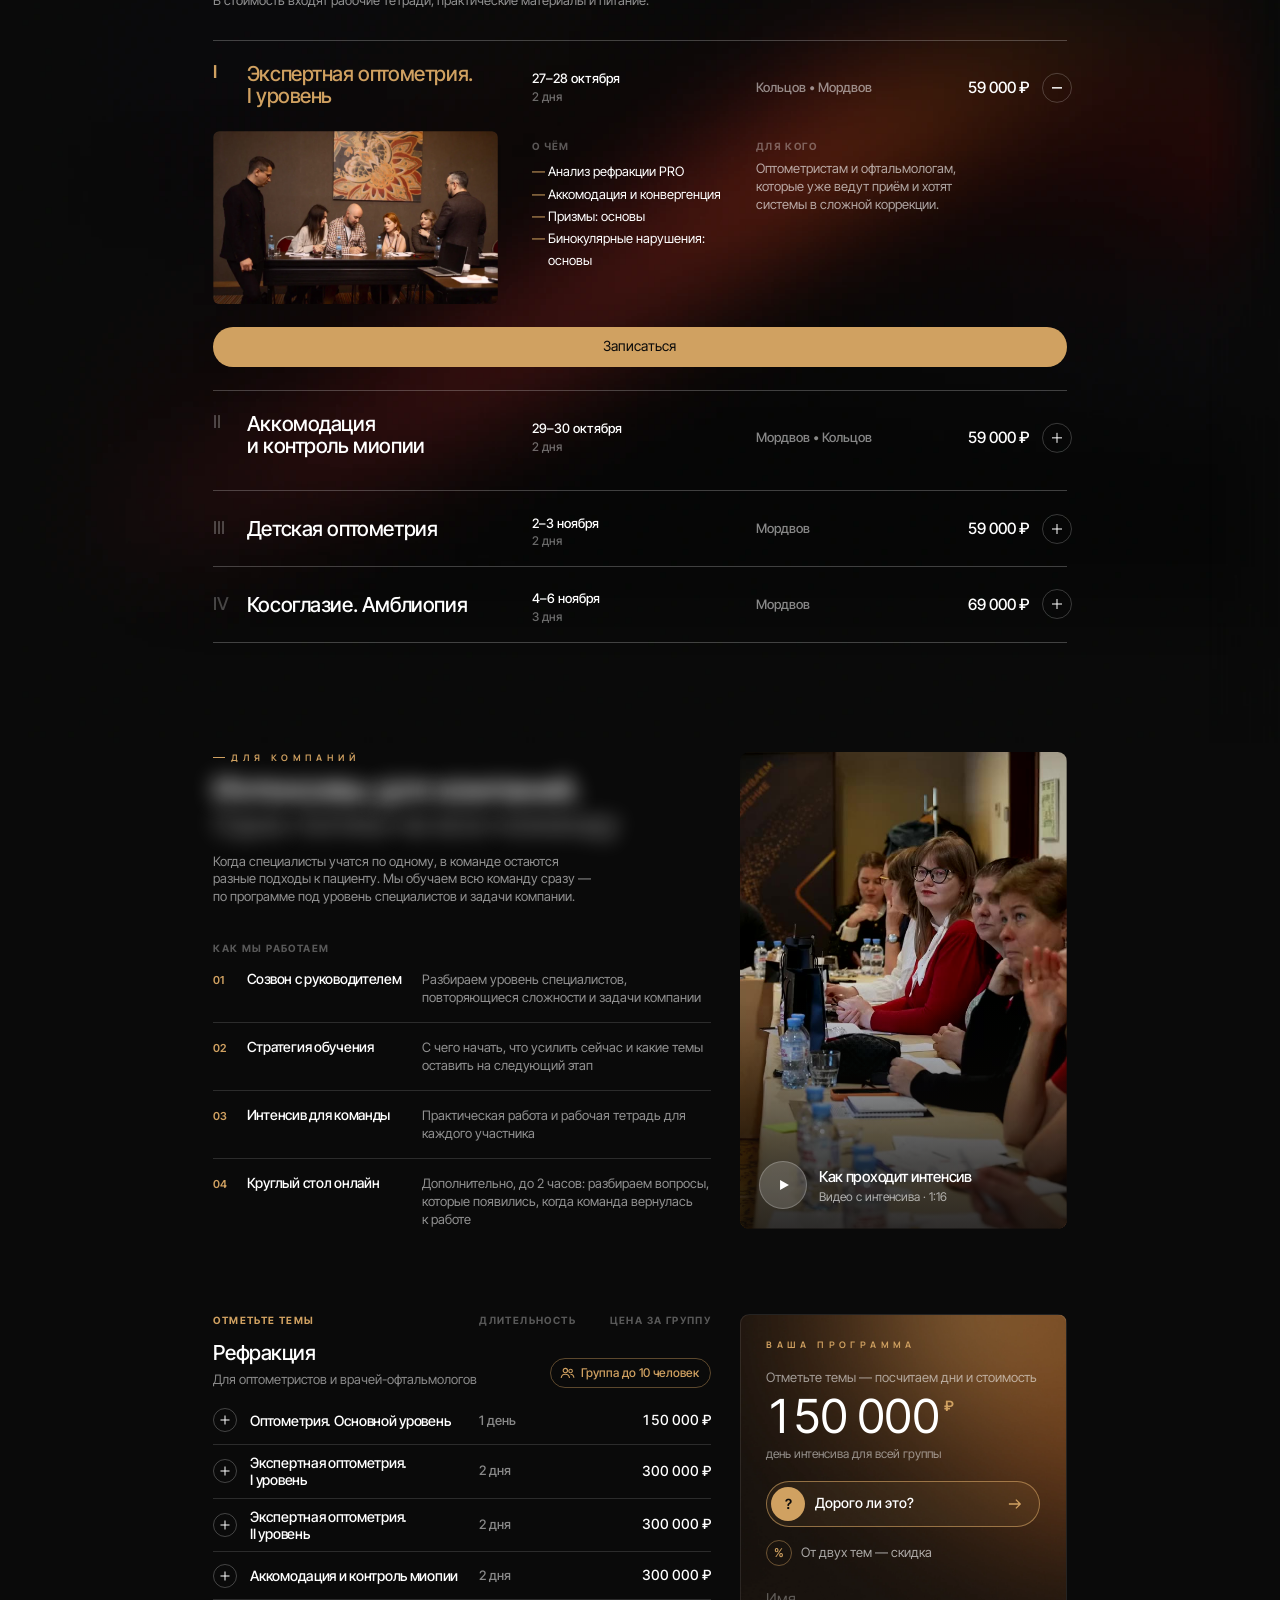
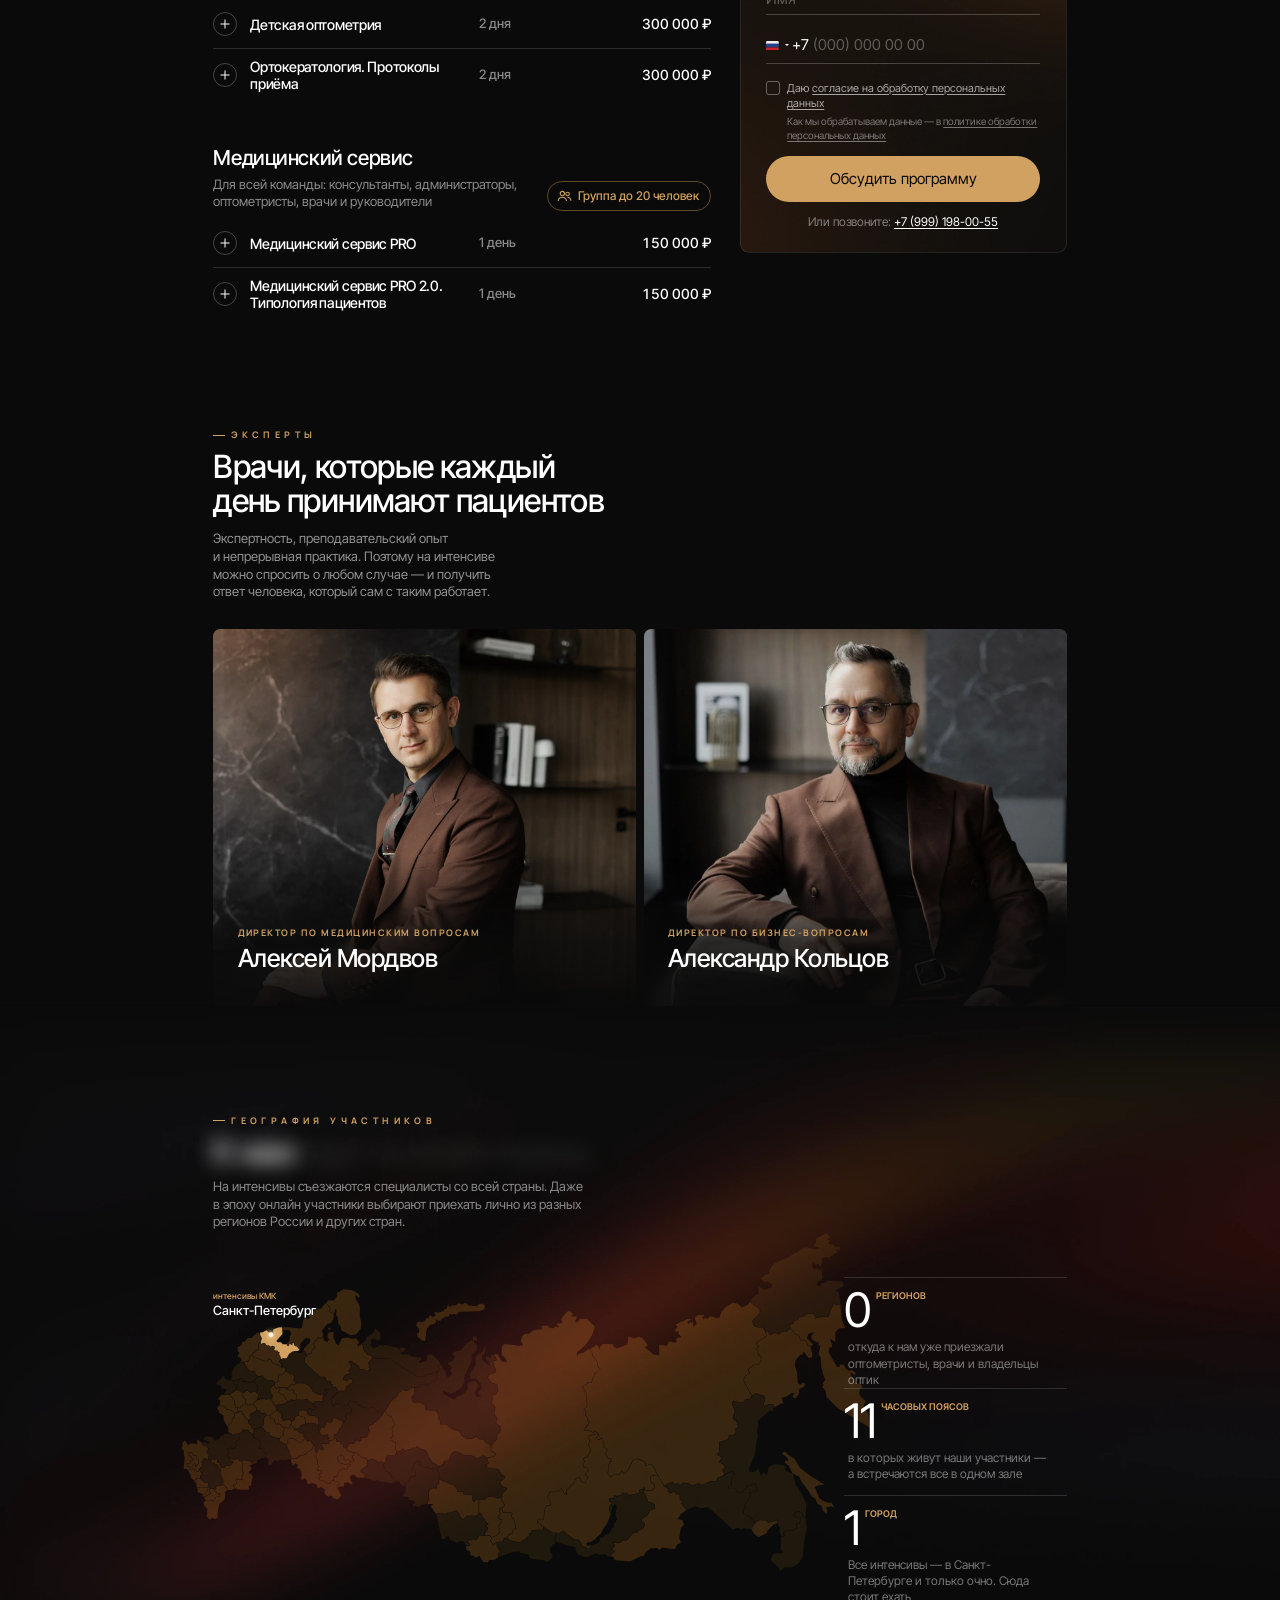
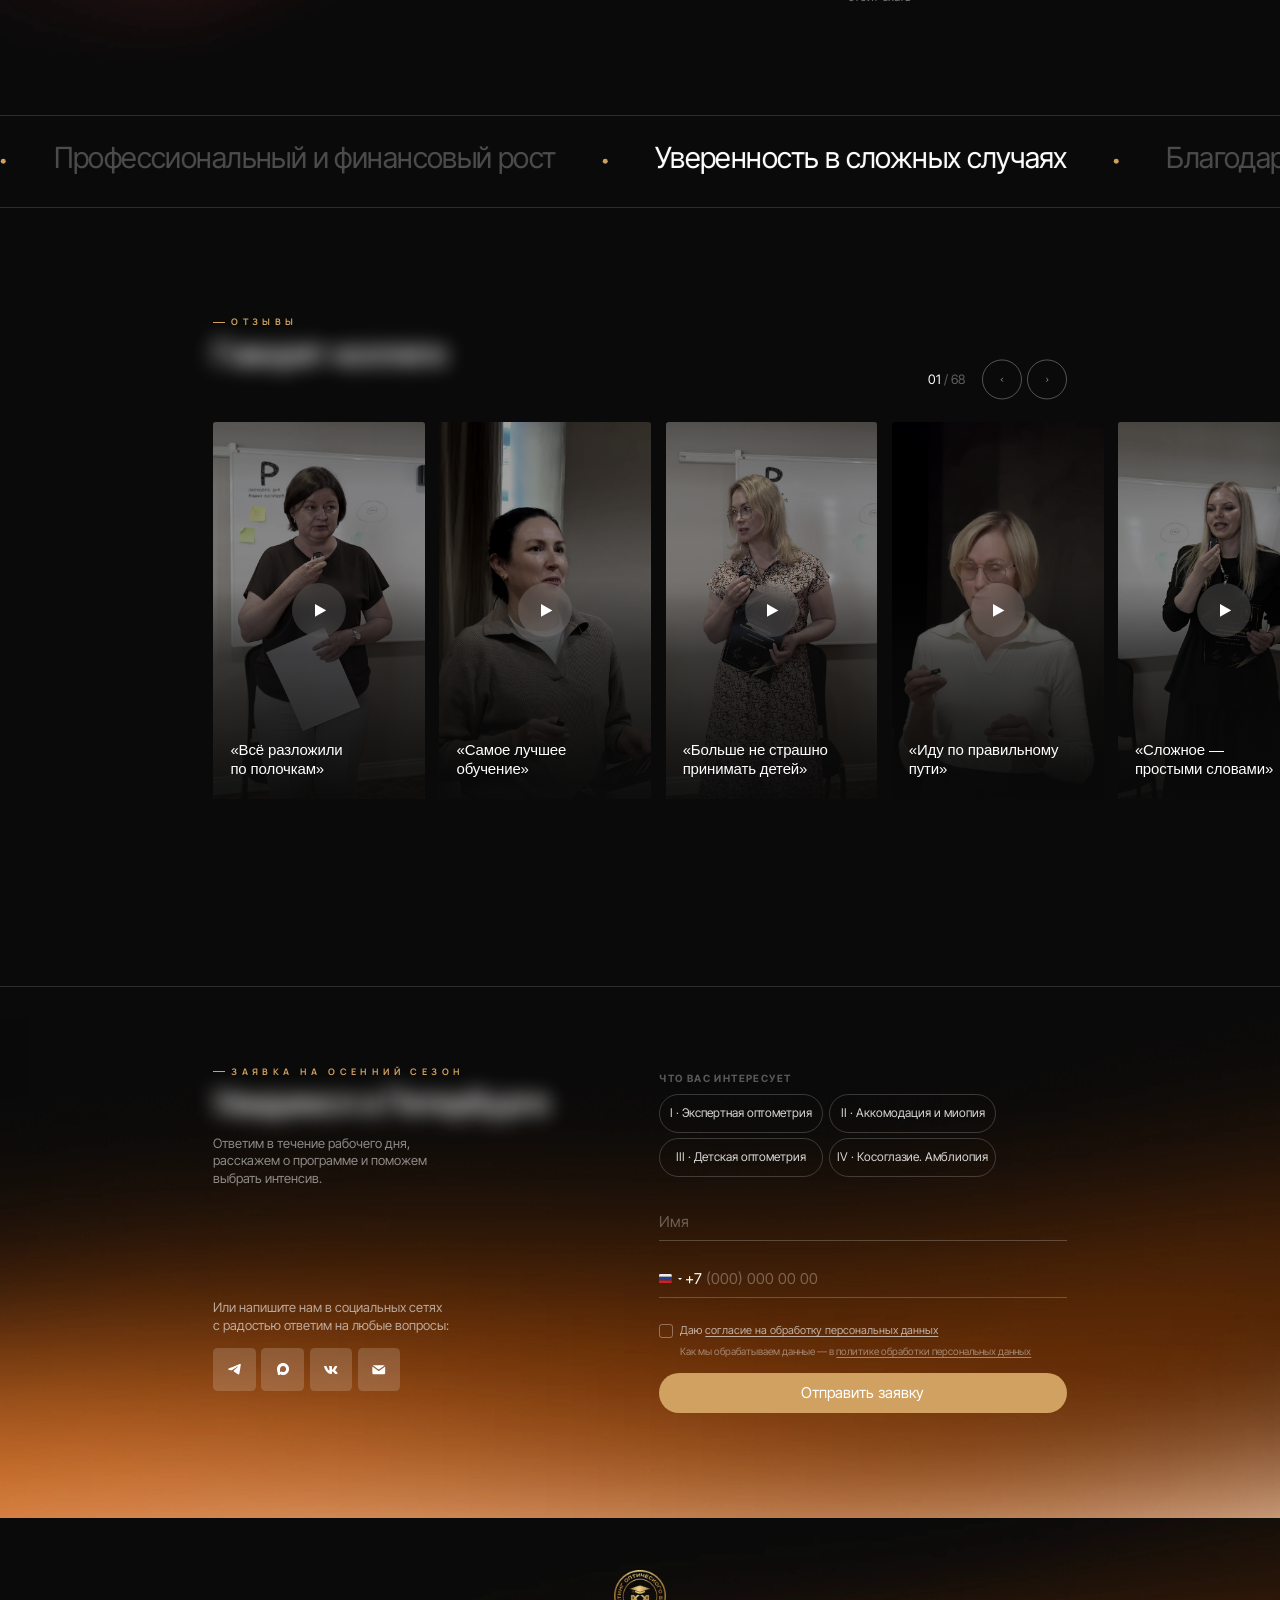
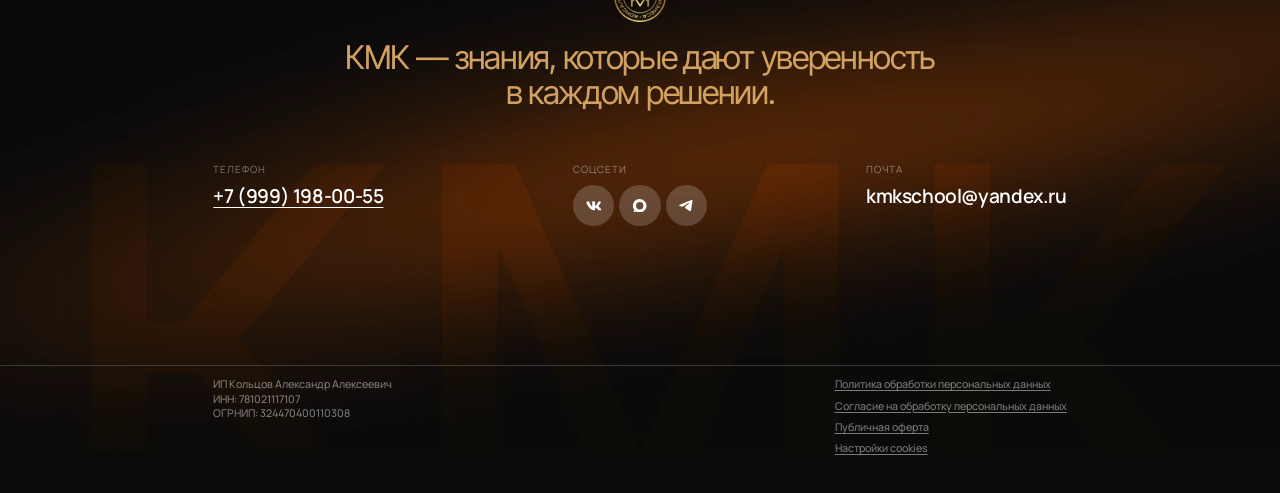
==== commit 37040d69: "Окно «Дорого ли это?»: без полоски у края фото" ====
--- a/index.html
+++ b/index.html
@@ -38,7 +38,7 @@
 <link rel="icon" href="img/favicon-120.png" type="image/png" sizes="120x120">
 <link rel="apple-touch-icon" href="img/apple-touch-icon.png">
 <link rel="stylesheet" href="fonts/fonts.css">
-<link rel="stylesheet" href="blocks.css?v=3bf2158d">
+<link rel="stylesheet" href="blocks.css?v=fa61b993">
 <style>
 /* ─────────── кадр «70», все координаты из Figma ─────────── */
 *,*::before,*::after{box-sizing:border-box}
@@ -291,7 +291,7 @@
 }
 
 </style>
-<link rel="stylesheet" href="mobile.css?v=84c4e85d" media="(max-width:900px)">
+<link rel="stylesheet" href="mobile.css?v=b2234473" media="(max-width:900px)">
 </head>
 <body>
 <div class="opening">
--- a/blocks.css
+++ b/blocks.css
@@ -632,7 +632,9 @@
   .cost-h{margin-top:calc(2.6 * var(--u));font-size:calc(13 * var(--u));line-height:.96;letter-spacing:-.04em;text-shadow:0 0 8rem rgba(8,6,4,.4)}
   .cost-lead{max-width:calc(62 * var(--u));margin:calc(3.4 * var(--u)) auto 0;font-size:max(15px,calc(2 * var(--u)));line-height:1.45;color:rgba(255,255,255,.8);
     text-shadow:0 0 2.4rem rgba(8,6,4,.7)}
-  .cost-ph{position:absolute;inset:0;z-index:-2;height:auto;margin:0;border-radius:0;background:#16130f}
+  /* низ кадра на 4px выше края шапки: при дробной высоте последний ряд фото выглядывал из-под затемнения светлой полоской */
+  .cost-ph{position:absolute;inset:0 0 4px;z-index:-2;height:auto;margin:0;border-radius:0;background:#16130f}
+  .cost-head{background:#0a0a0a}
   .cost-ph img{position:absolute;left:0;top:0;object-position:50% 60%;clip-path:none;opacity:0;scale:1.08;
     translate:0 calc(var(--cy,0) * .42px);transition:opacity 1.4s ease,scale 3.2s var(--out)}
   .cost.is-open .cost-ph img{opacity:1;scale:1;transition-delay:.15s}
@@ -640,7 +642,10 @@
 
   .cost-end{--endh:max(56rem,calc(100svh - max(16px,2.8rem)));display:block;min-height:var(--endh);margin:0 calc(60rem - 50cqw);
     padding:0 calc(50cqw - 60rem);border:0;border-radius:0;background:#0a0a0a;isolation:isolate;opacity:1;translate:none}
-  .cost-eph{position:absolute;inset:0;z-index:-2;width:auto;margin:0;overflow:hidden;background:#16130f}
+  /* кадр рисуется отдельным слоем (параллакс, масштаб): его край сглаживается иначе, чем затемнение, и при дробной
+     координате над финалом проступала светлая строка. Стык закрывает полоса фона листа поверх кадра (::before финала) */
+  .cost-end::before{content:"";position:absolute;left:0;right:0;top:0;height:14px;z-index:-1;pointer-events:none;background:linear-gradient(180deg,#0a0a0a 65%,rgba(10,10,10,0))}
+  .cost-eph{position:absolute;inset:4px 0 0;z-index:-2;width:auto;margin:0;overflow:hidden;background:#16130f}
   .cost-eph img{position:absolute;left:0;top:-12%;height:112%;object-position:50% 52%;scale:1.1;
     translate:0 calc((1 - var(--ep,1)) * 10.7%);transition:scale 2.8s var(--out) .1s}
   .cost-end.is-in .cost-eph img{scale:1}
--- a/mobile.css
+++ b/mobile.css
@@ -291,7 +291,10 @@
 .cost-head{display:block;padding-bottom:4rem}
 .cost-h{margin-top:1.4rem;font-size:4rem;letter-spacing:-.12rem}
 .cost-lead{max-width:none;margin-top:1.6rem;font-size:1.5rem}
-.cost-ph{height:auto;aspect-ratio:320/220;margin-top:2.8rem;border-radius:.8rem}
+.cost-ph{height:auto;aspect-ratio:320/220;margin-top:2.8rem;border-radius:.8rem;background:none}
+/* кадр проявляется, а не выезжает шторкой снизу: на старте шторки у нижнего края мелькала тонкая полоска фото */
+.cost-ph img{clip-path:none;opacity:0;transition:opacity 1s ease,scale 2s var(--out)}
+.cost.is-open .cost-ph img{opacity:1}
 
 .cost-sec{display:block;padding:3.6rem 0 4.4rem;border-top-color:rgba(255,255,255,.16)}
 .cost-n{font-size:1.3rem}
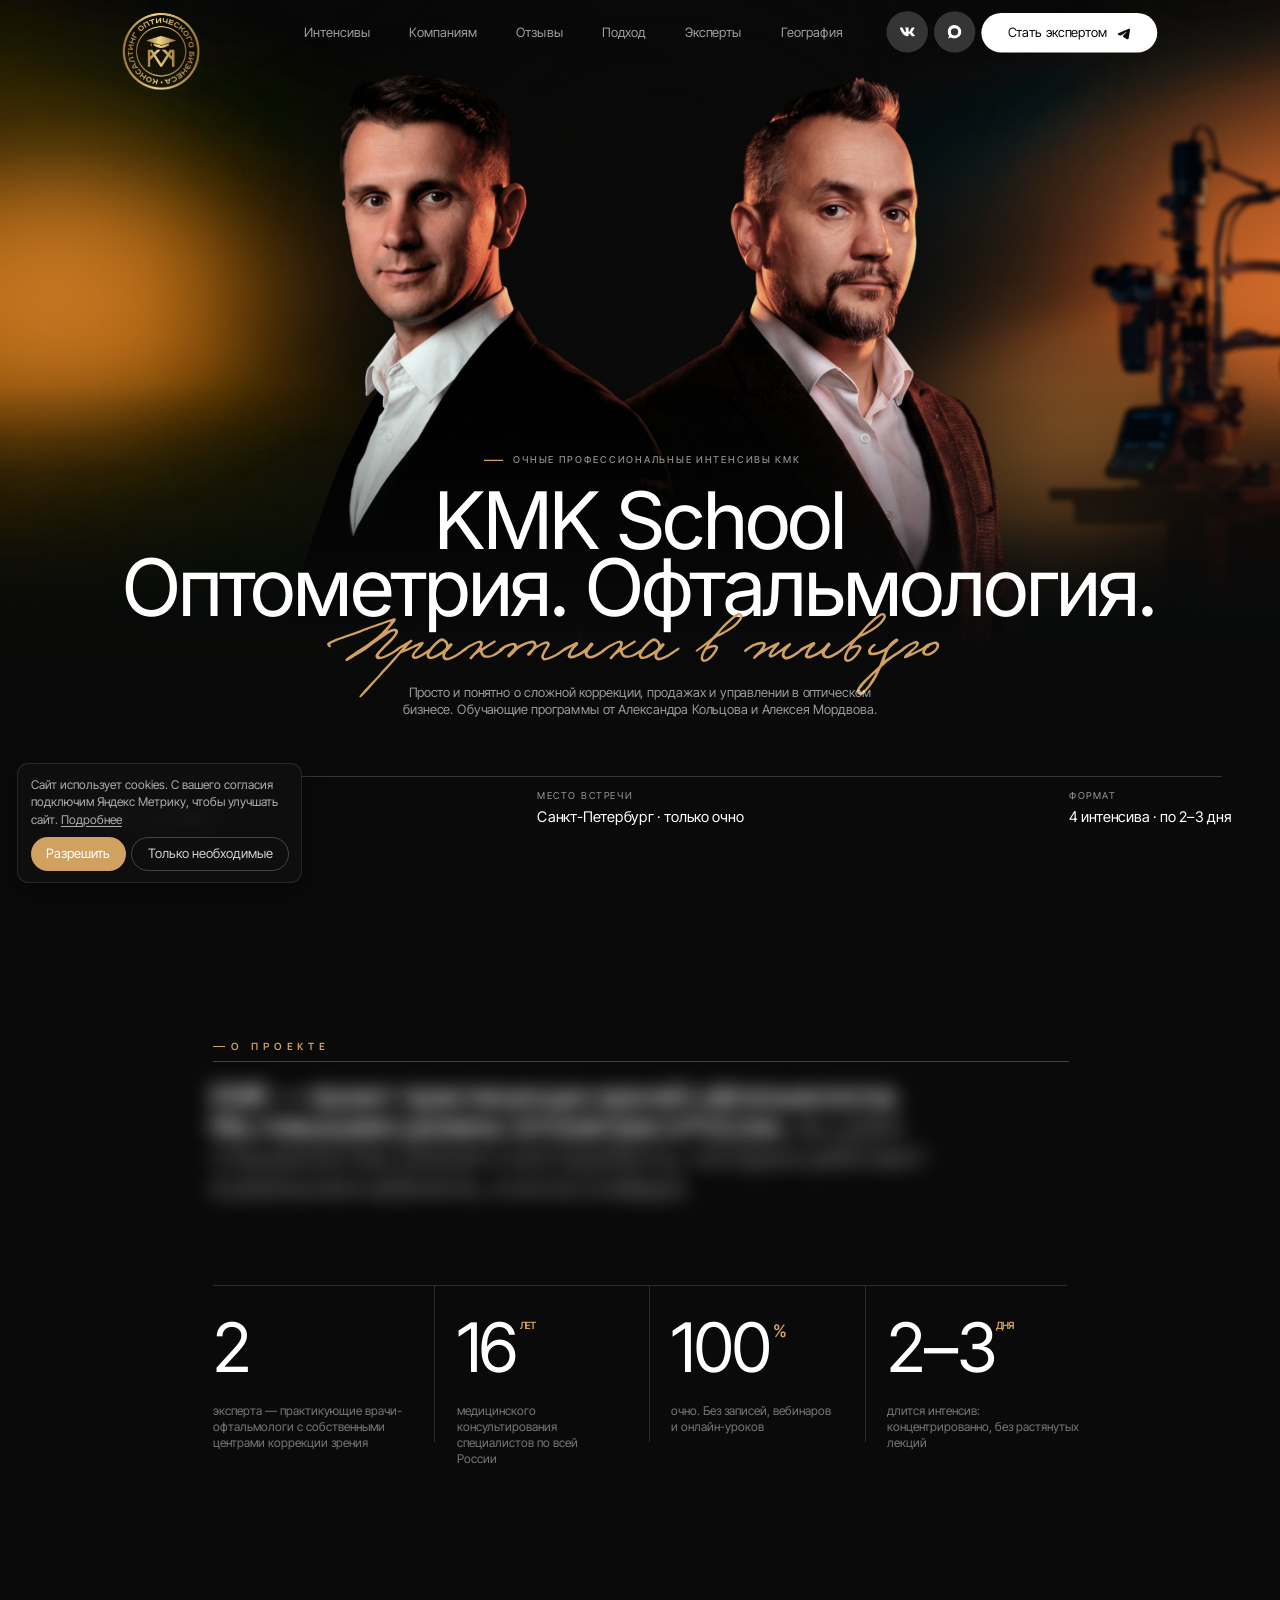
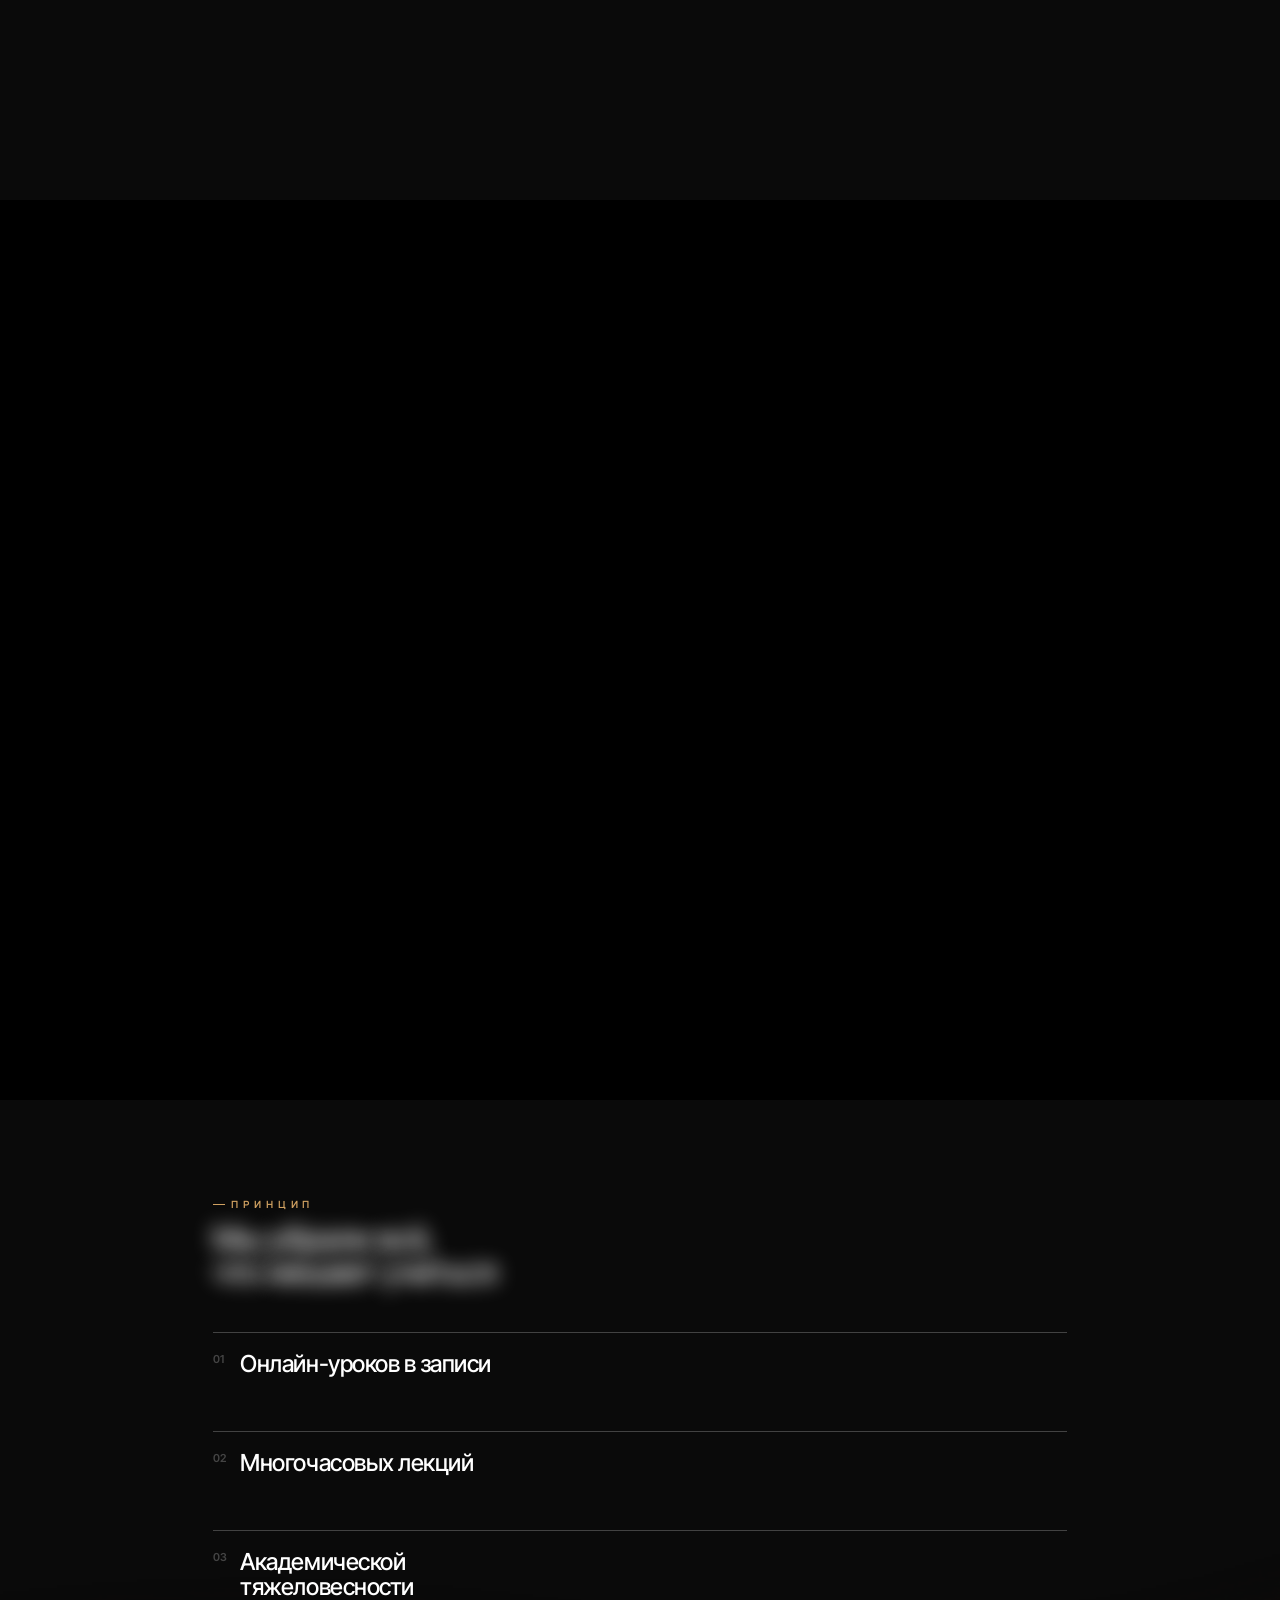
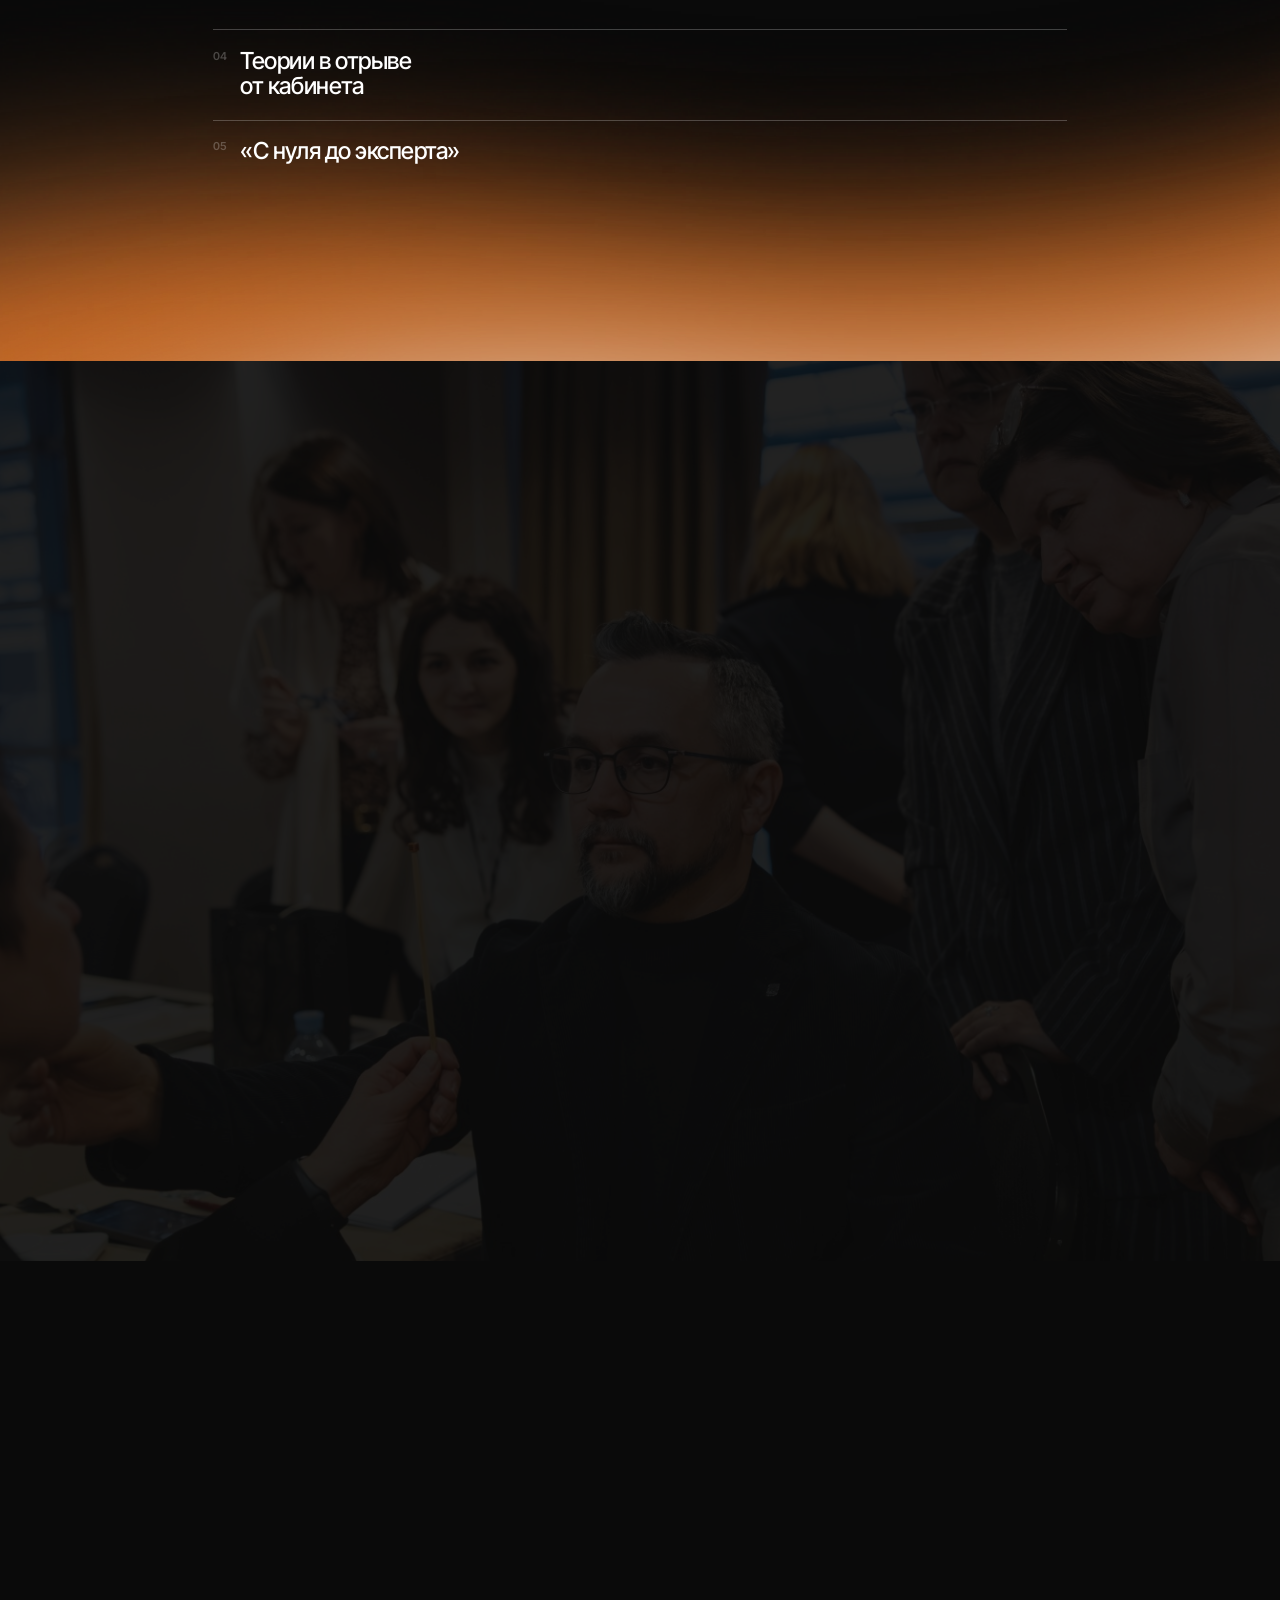
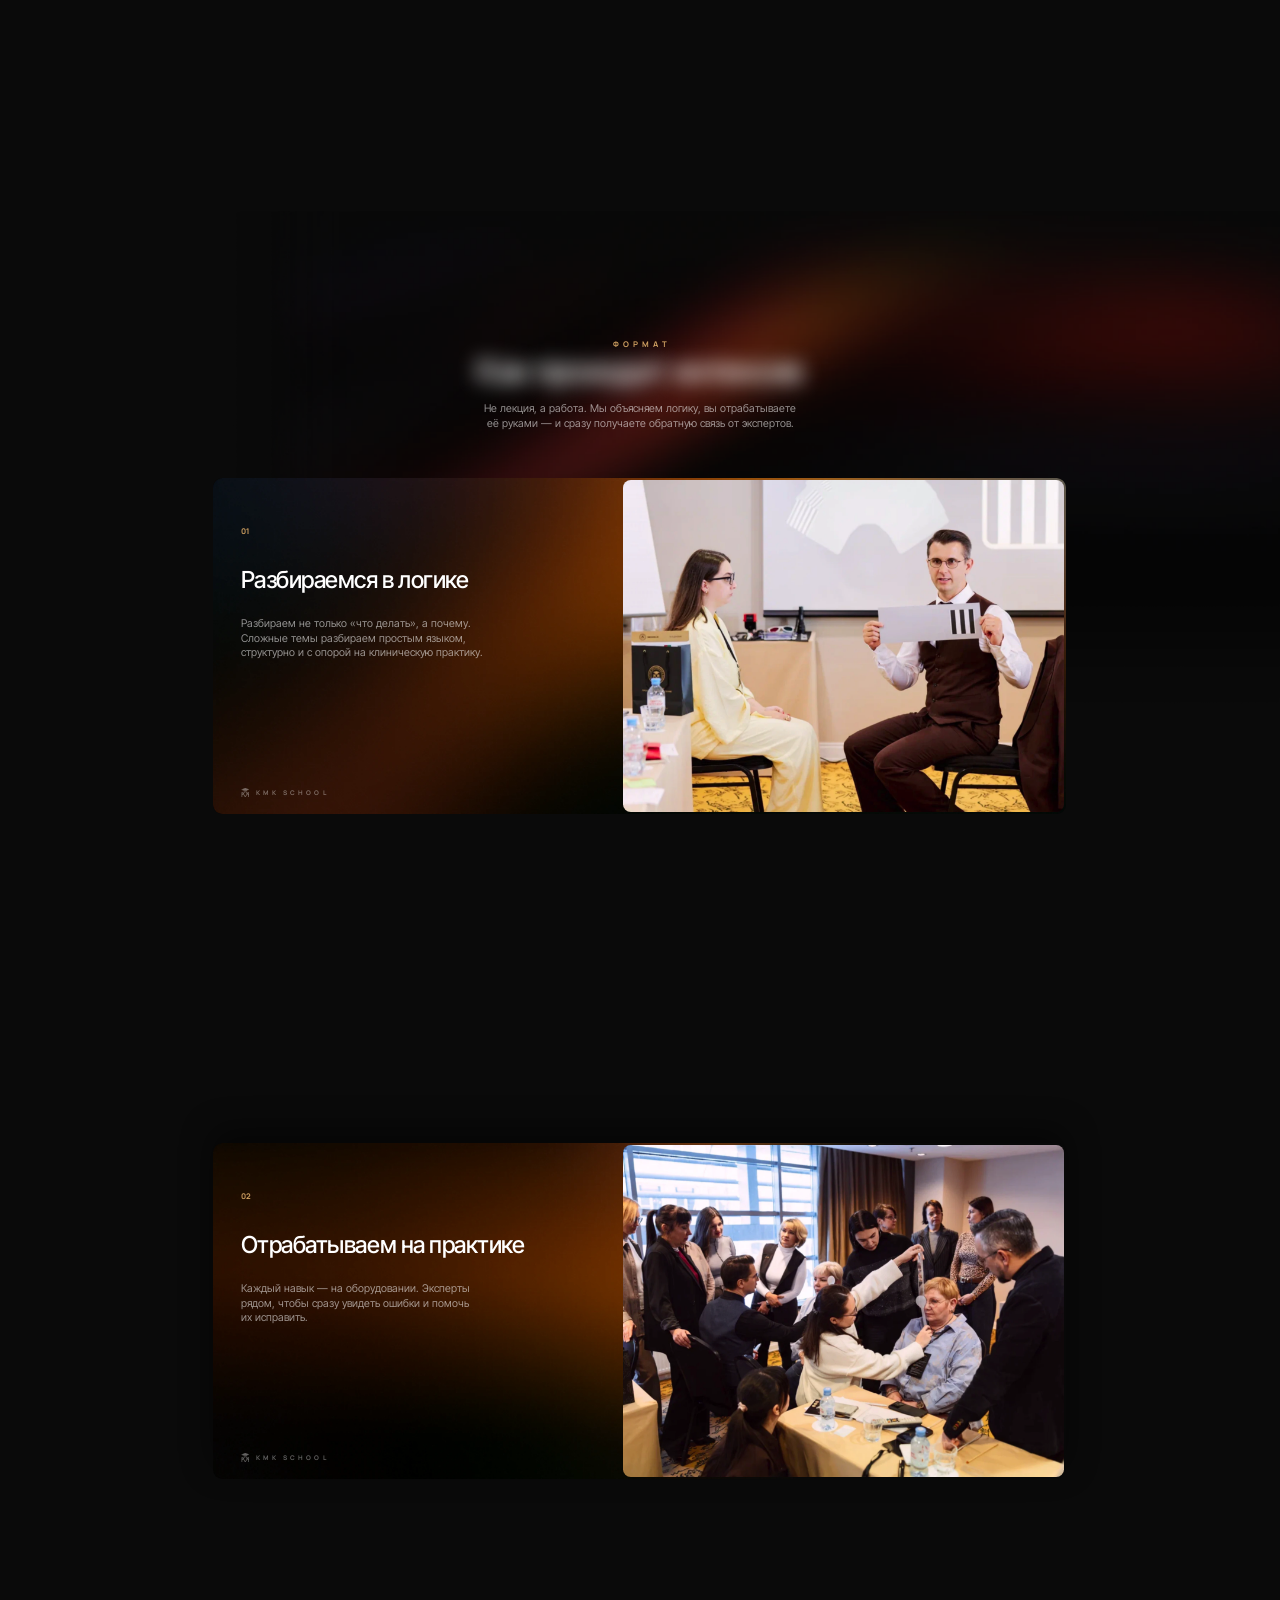
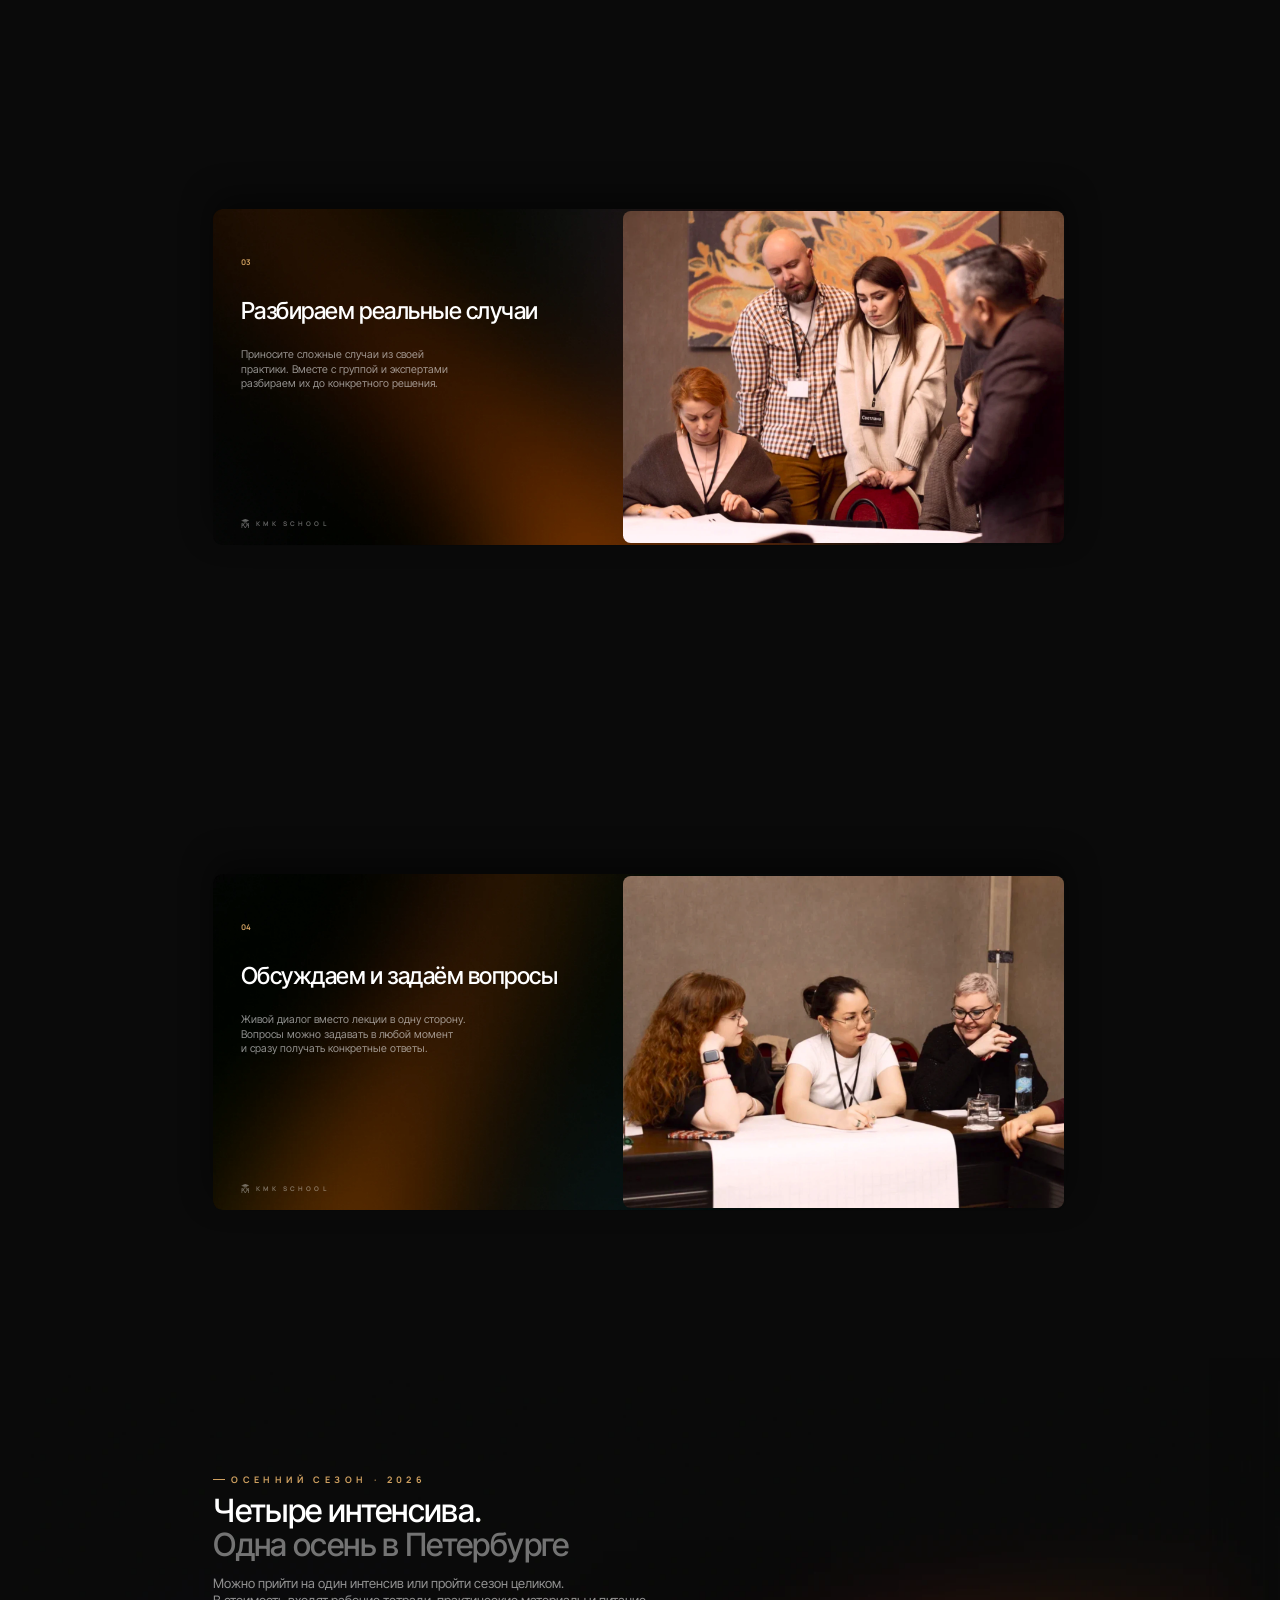
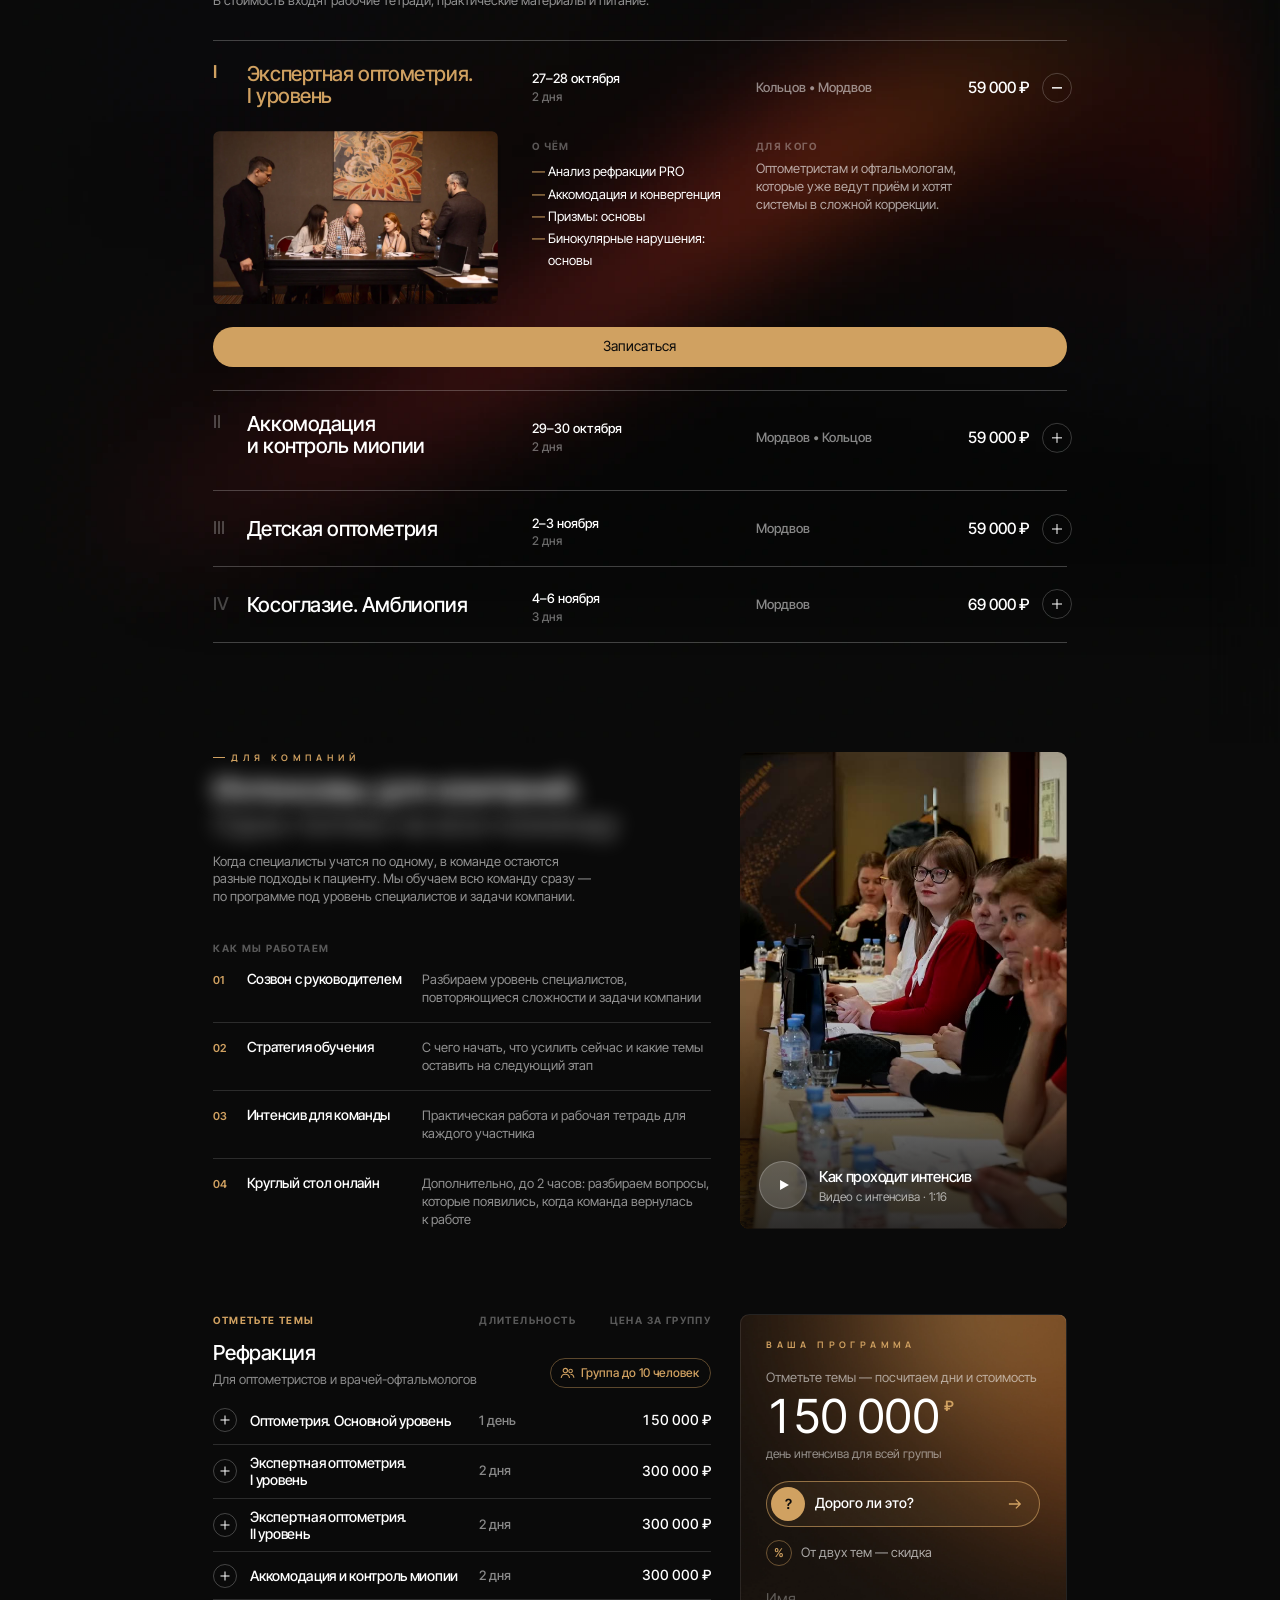
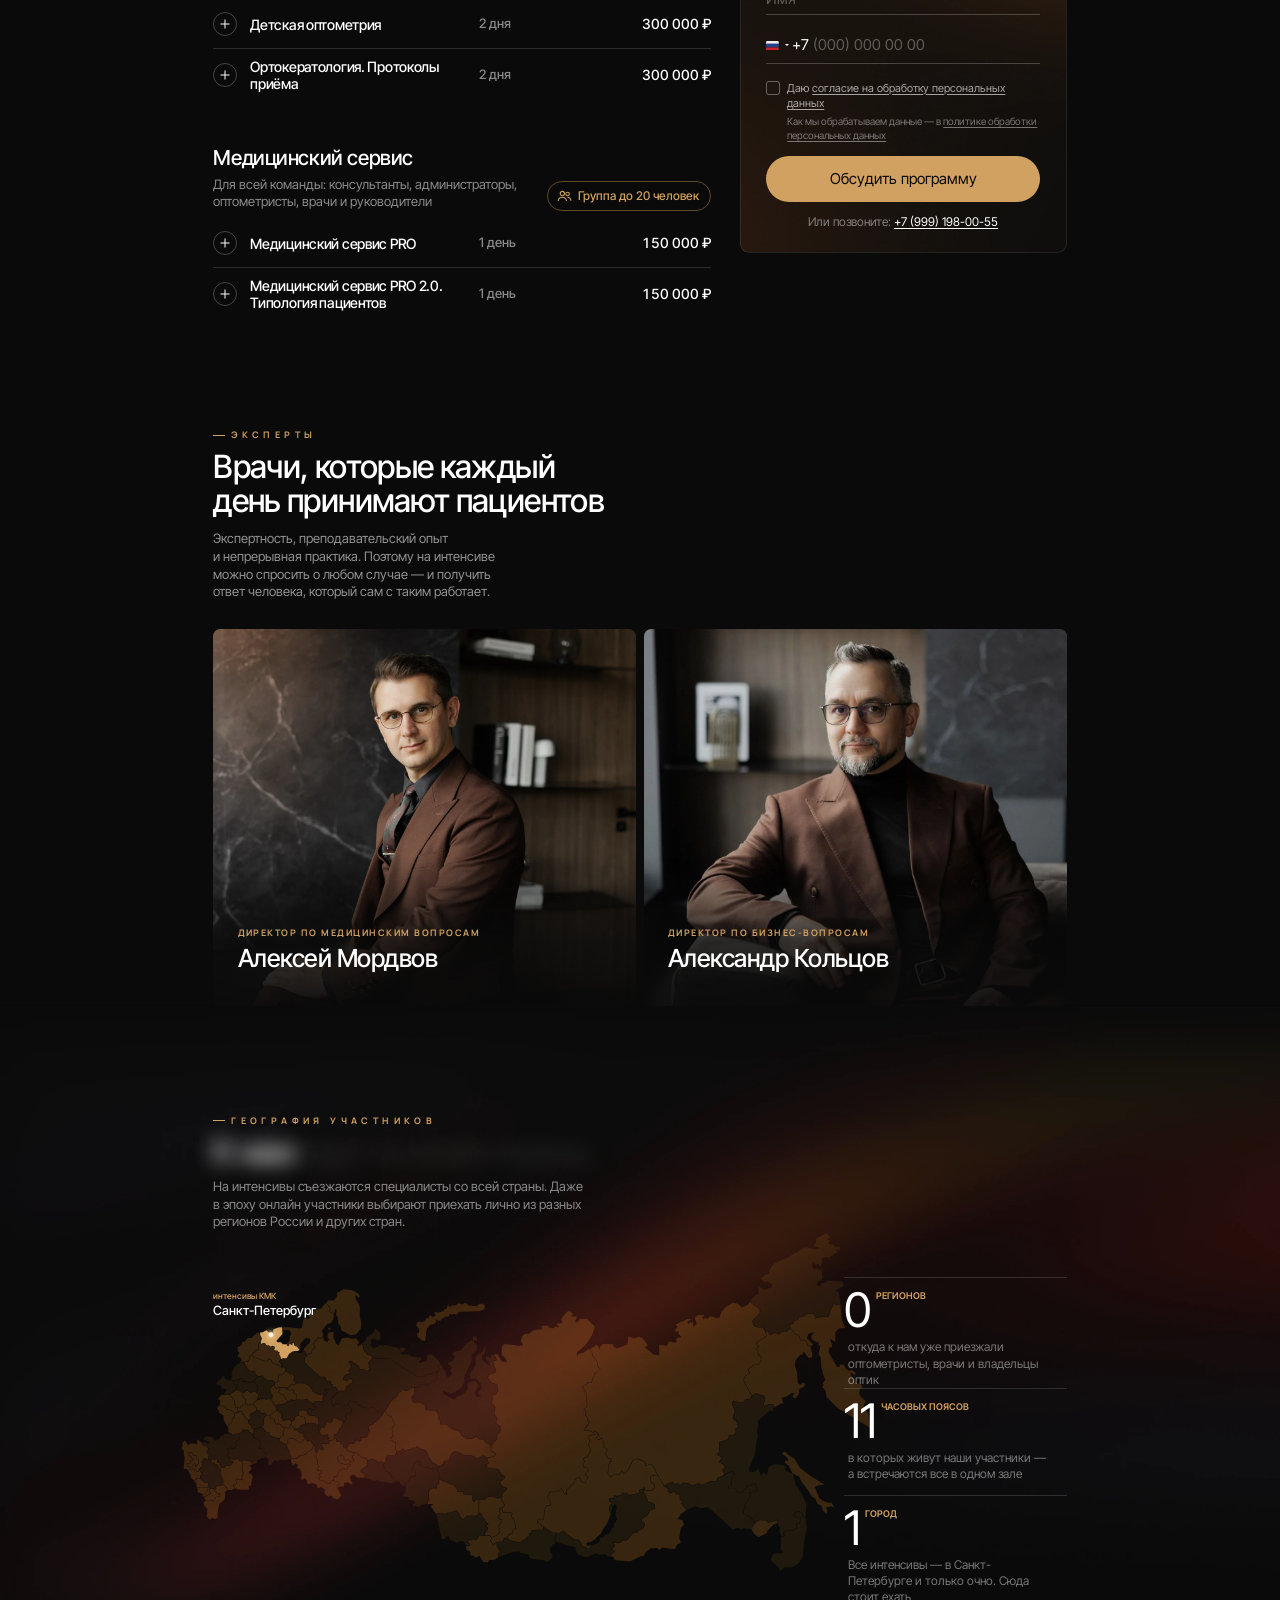
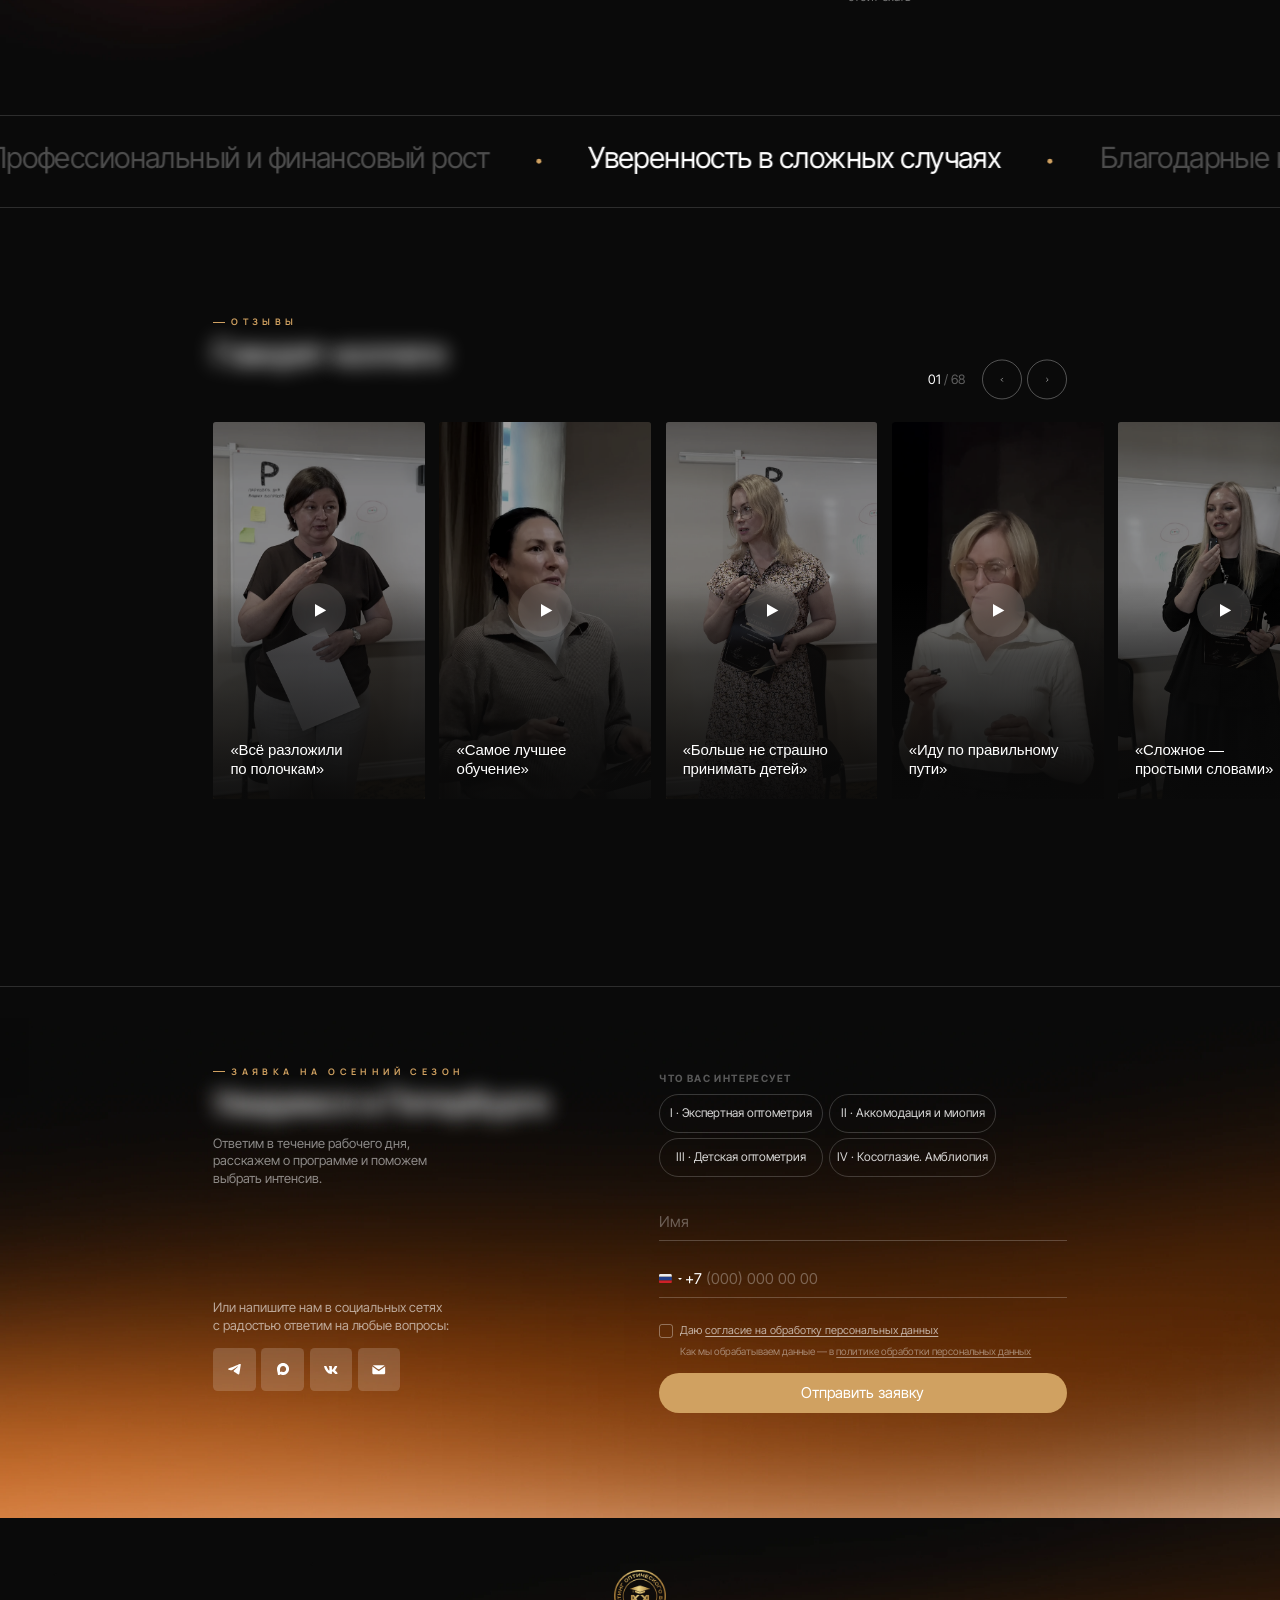
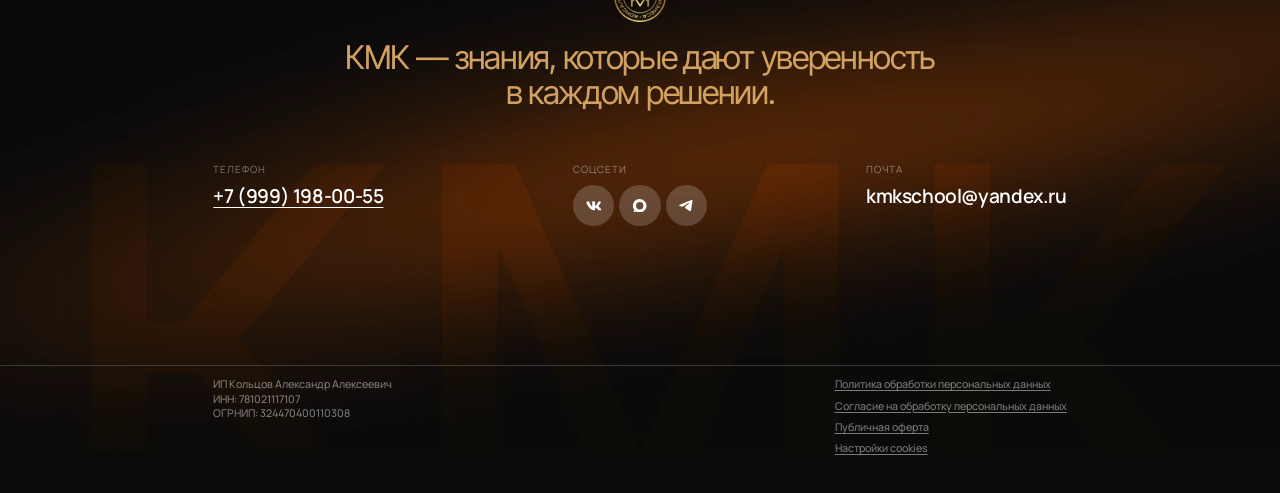
==== commit 0041e590: "Финал окна «Дорого ли это?» на телефоне: без полоски у края фото" ====
--- a/index.html
+++ b/index.html
@@ -291,7 +291,7 @@
 }
 
 </style>
-<link rel="stylesheet" href="mobile.css?v=b2234473" media="(max-width:900px)">
+<link rel="stylesheet" href="mobile.css?v=bcd5f43d" media="(max-width:900px)">
 </head>
 <body>
 <div class="opening">
--- a/mobile.css
+++ b/mobile.css
@@ -357,10 +357,14 @@
 .cost-tm p{font-size:1.4rem}
 
 .cost-end{min-height:0;margin-top:.8rem;border-radius:1rem}
-.cost-eph{position:relative;width:auto;aspect-ratio:320/200}
+.cost-eph{position:relative;width:auto;aspect-ratio:320/200;overflow:hidden}
 .cost-eph img{object-position:60% 40%}
 .cost-eph::after{background:linear-gradient(0deg,#0e0d0c 0%,rgba(14,13,12,.72) 20%,rgba(14,13,12,.25) 45%,rgba(14,13,12,0) 65%)}
 .cost-et{min-height:0;max-width:none;margin-top:-2rem;padding:0 2rem 2.6rem}
+/* стык кадра и карточки: последний ряд фото (отдельный слой из-за масштаба) выглядывал из-под затемнения светлой строкой —
+   закрываем полосой цвета карточки поверх края кадра, текст рисуется над ней */
+.cost-et{position:relative;z-index:0}
+.cost-et::before{content:"";position:absolute;left:0;right:0;top:calc(2rem - 4px);height:8px;z-index:-1;background:#0e0d0c;pointer-events:none}
 .cost-et h3{font-size:2.6rem;letter-spacing:-.052rem}
 .cost-et p{margin-top:1.4rem;font-size:1.4rem}
 .cost-act{flex-direction:column;align-items:stretch;gap:1.8rem;margin-top:2.4rem}
